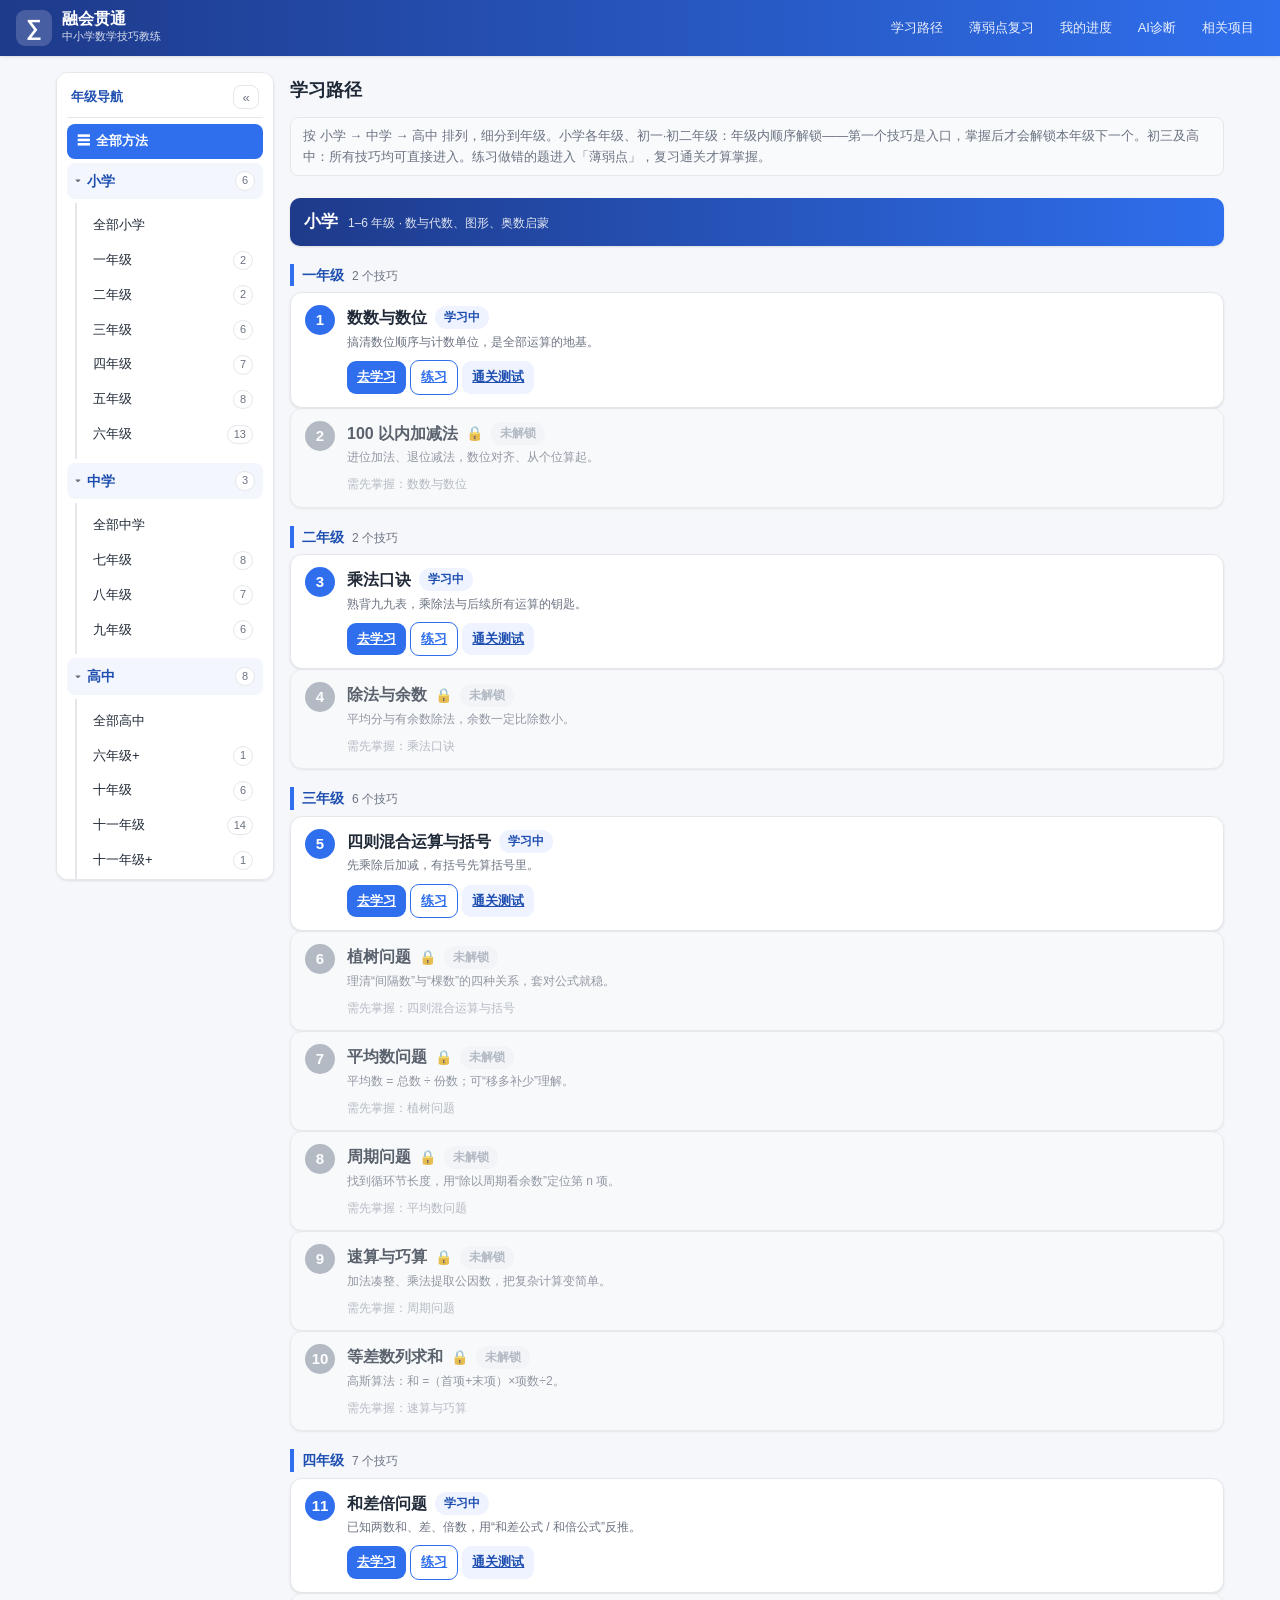
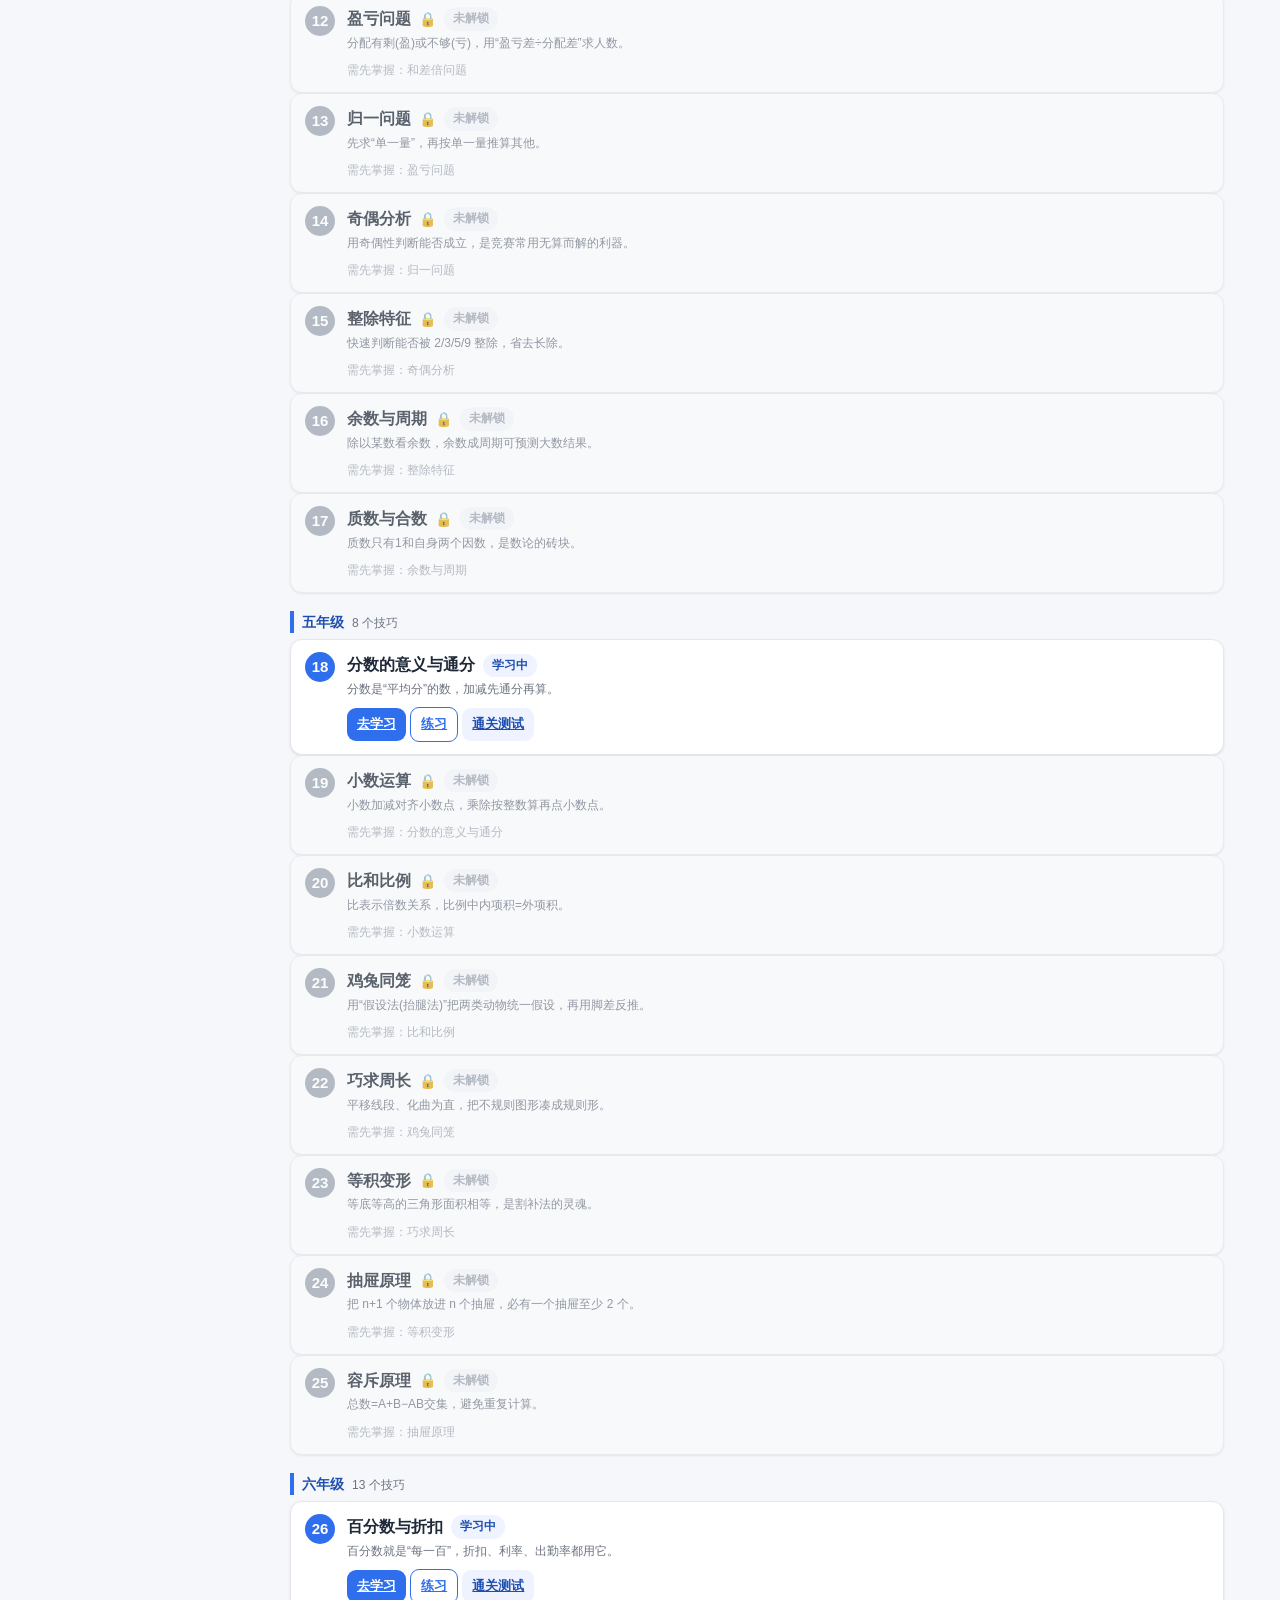
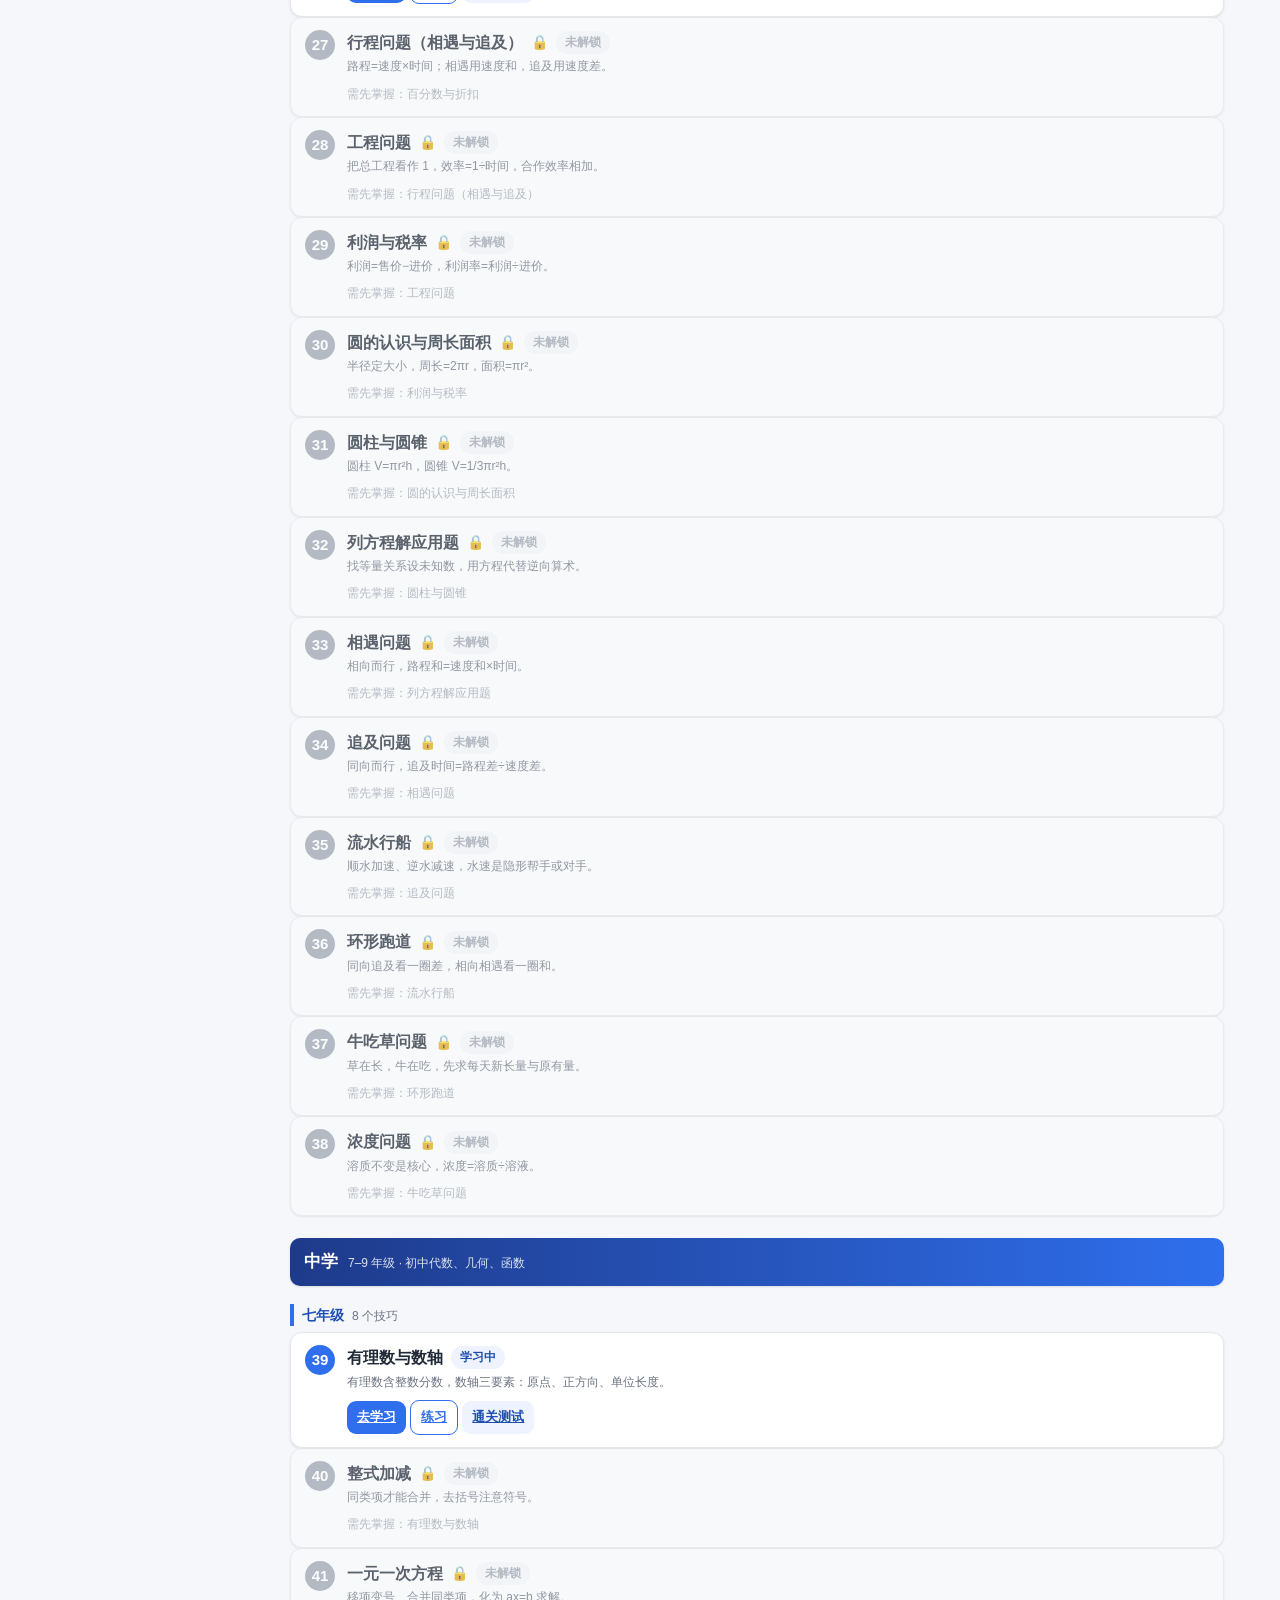
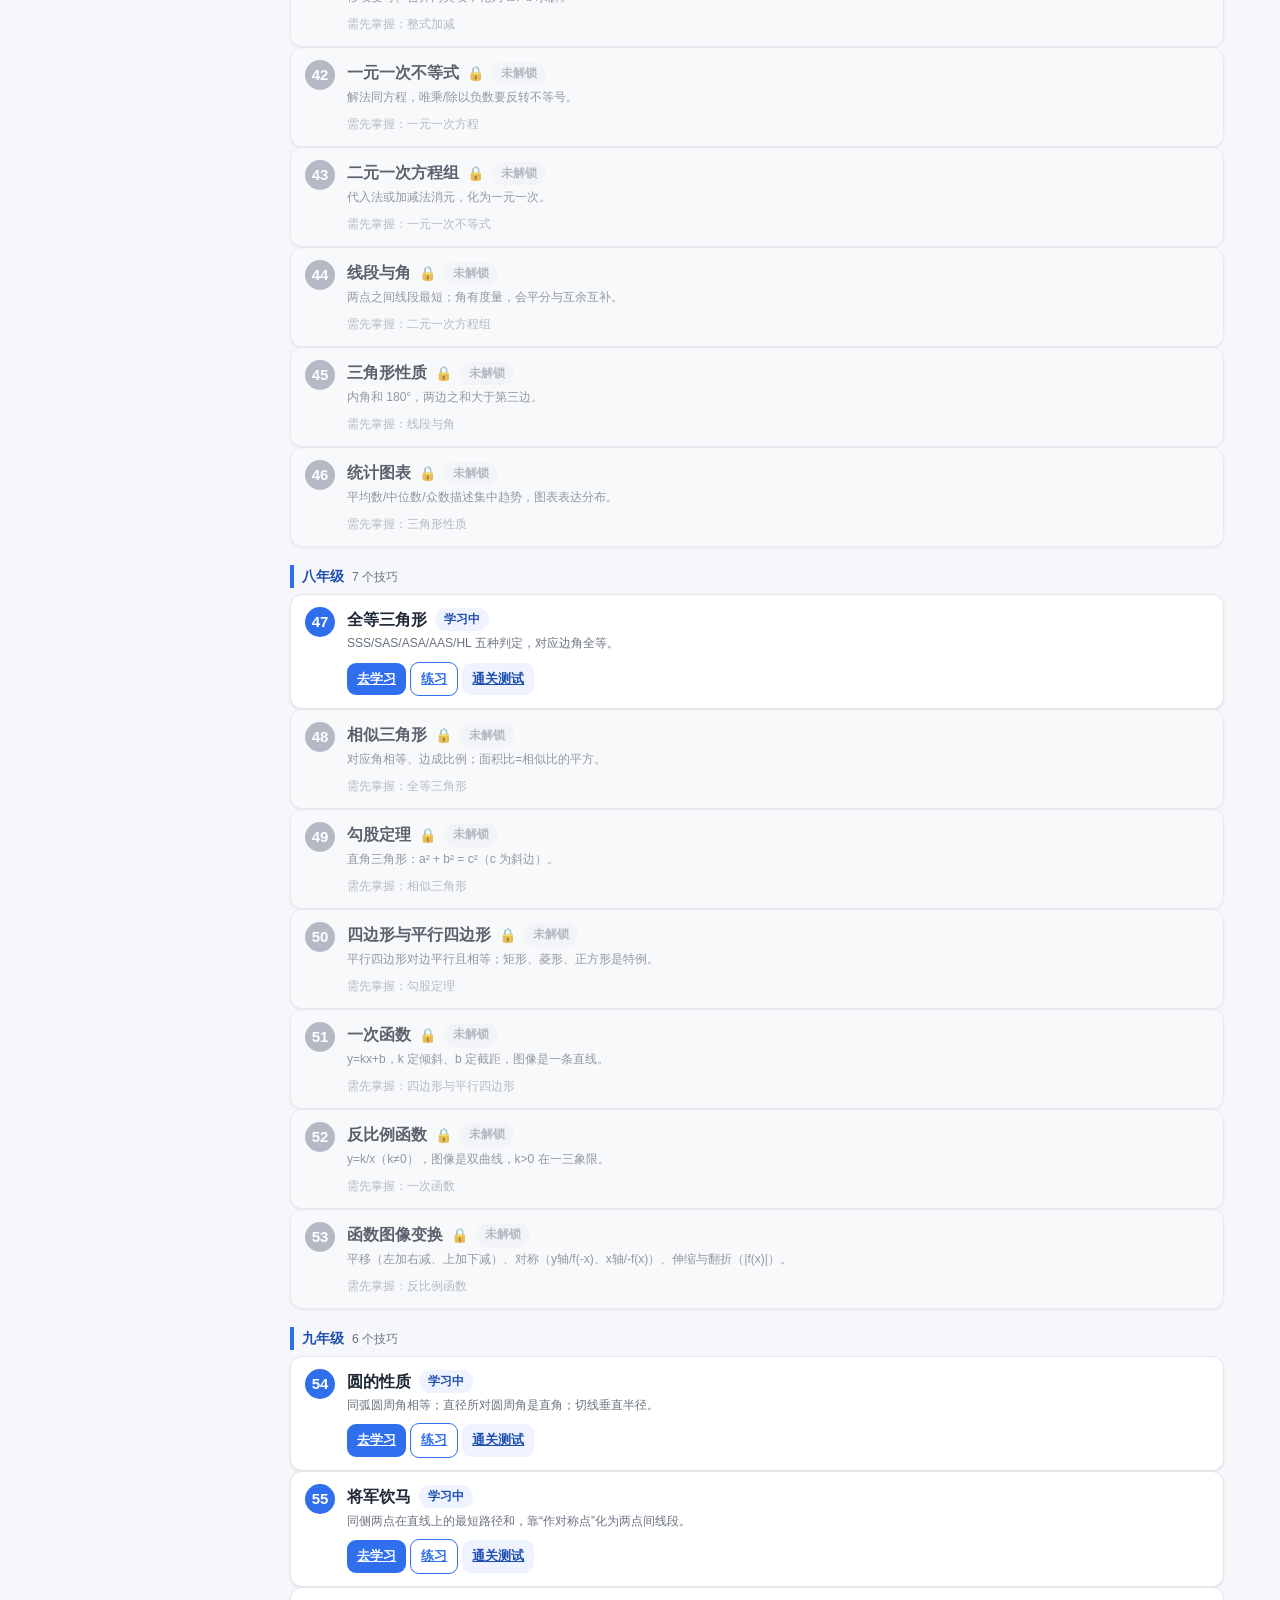
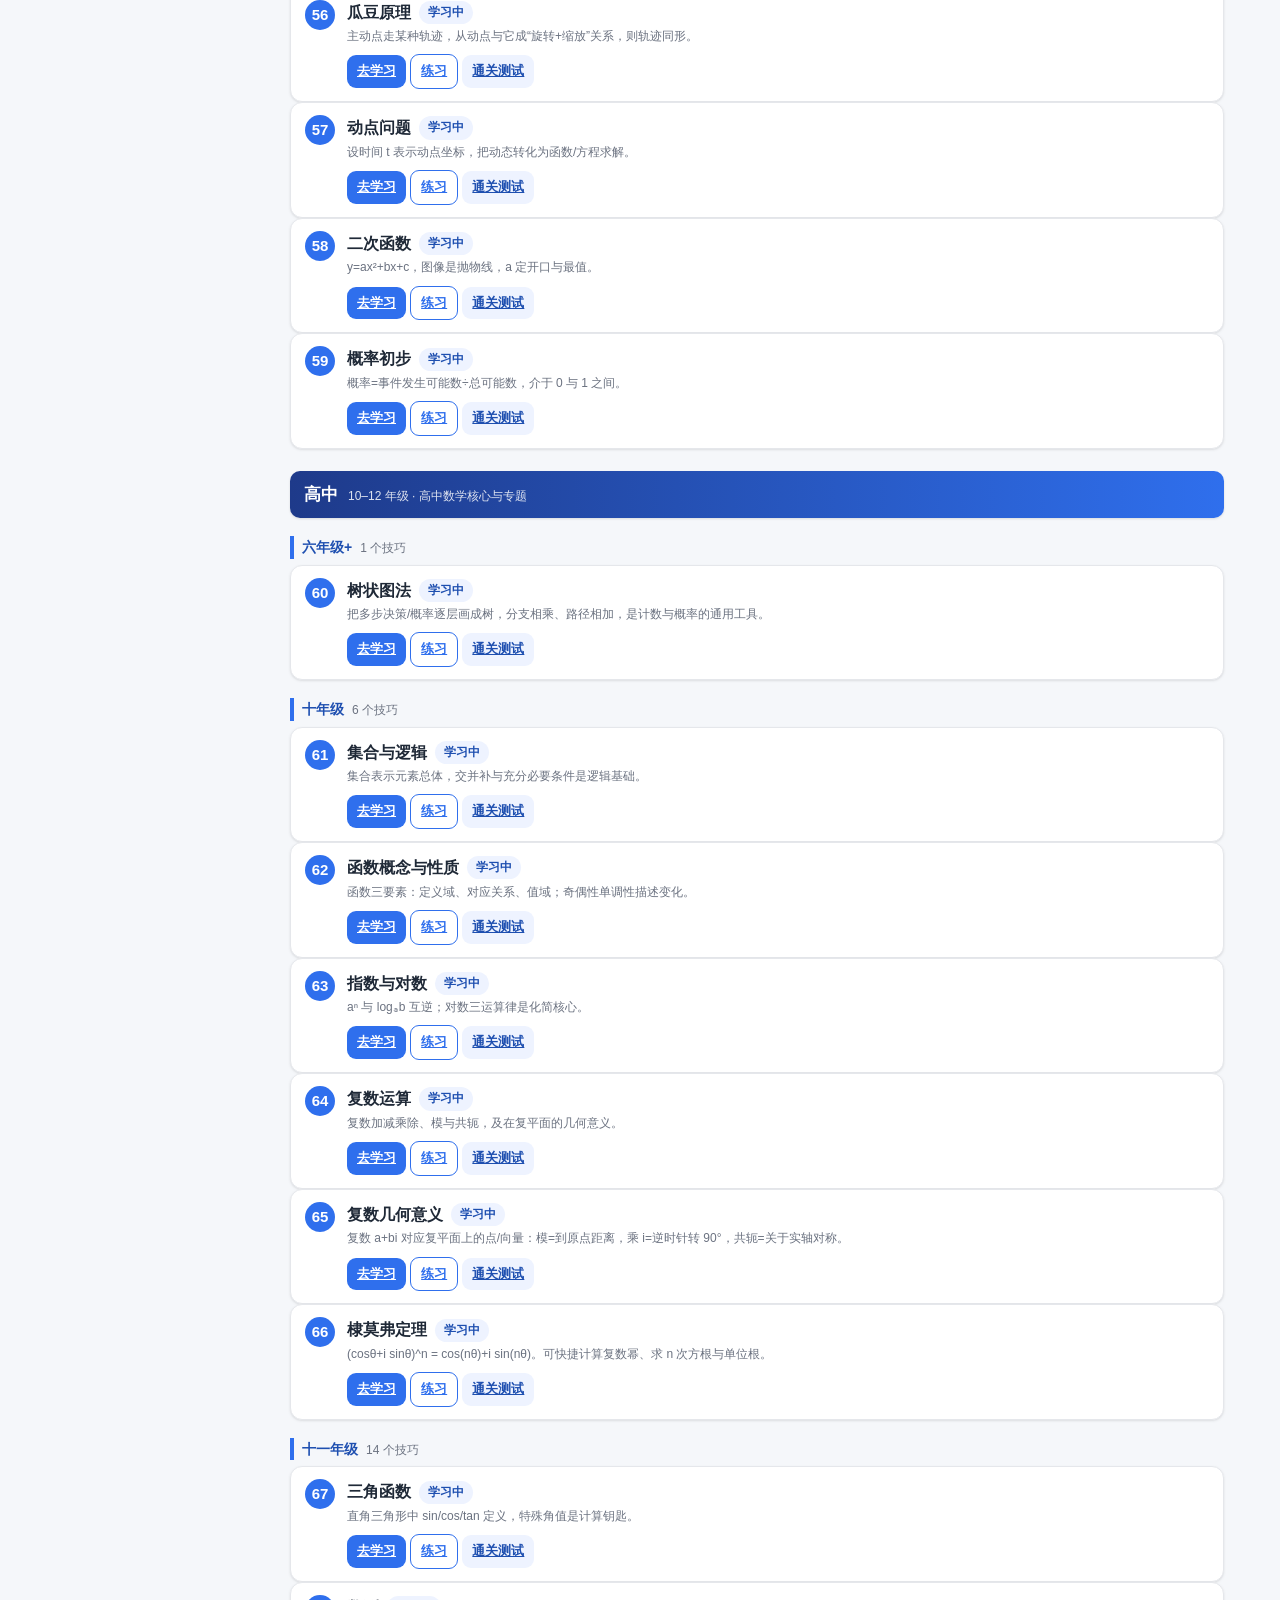
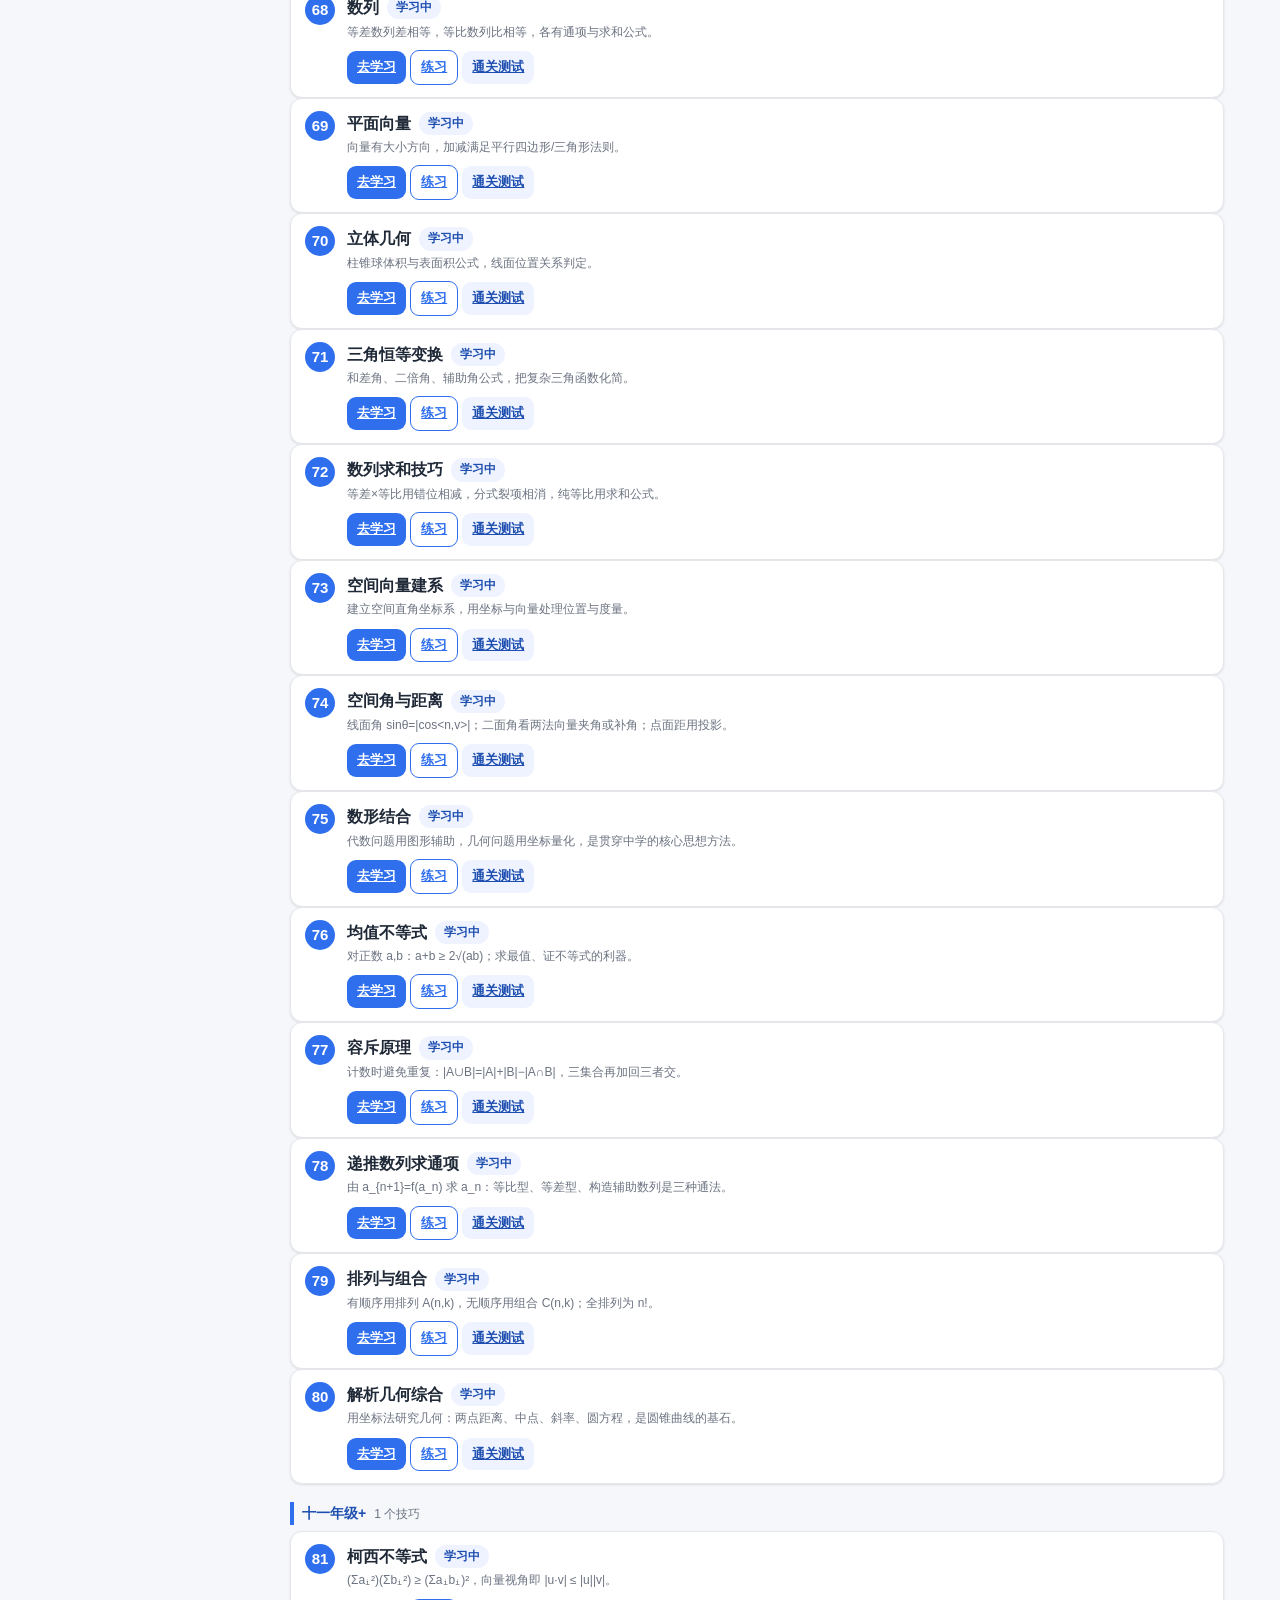
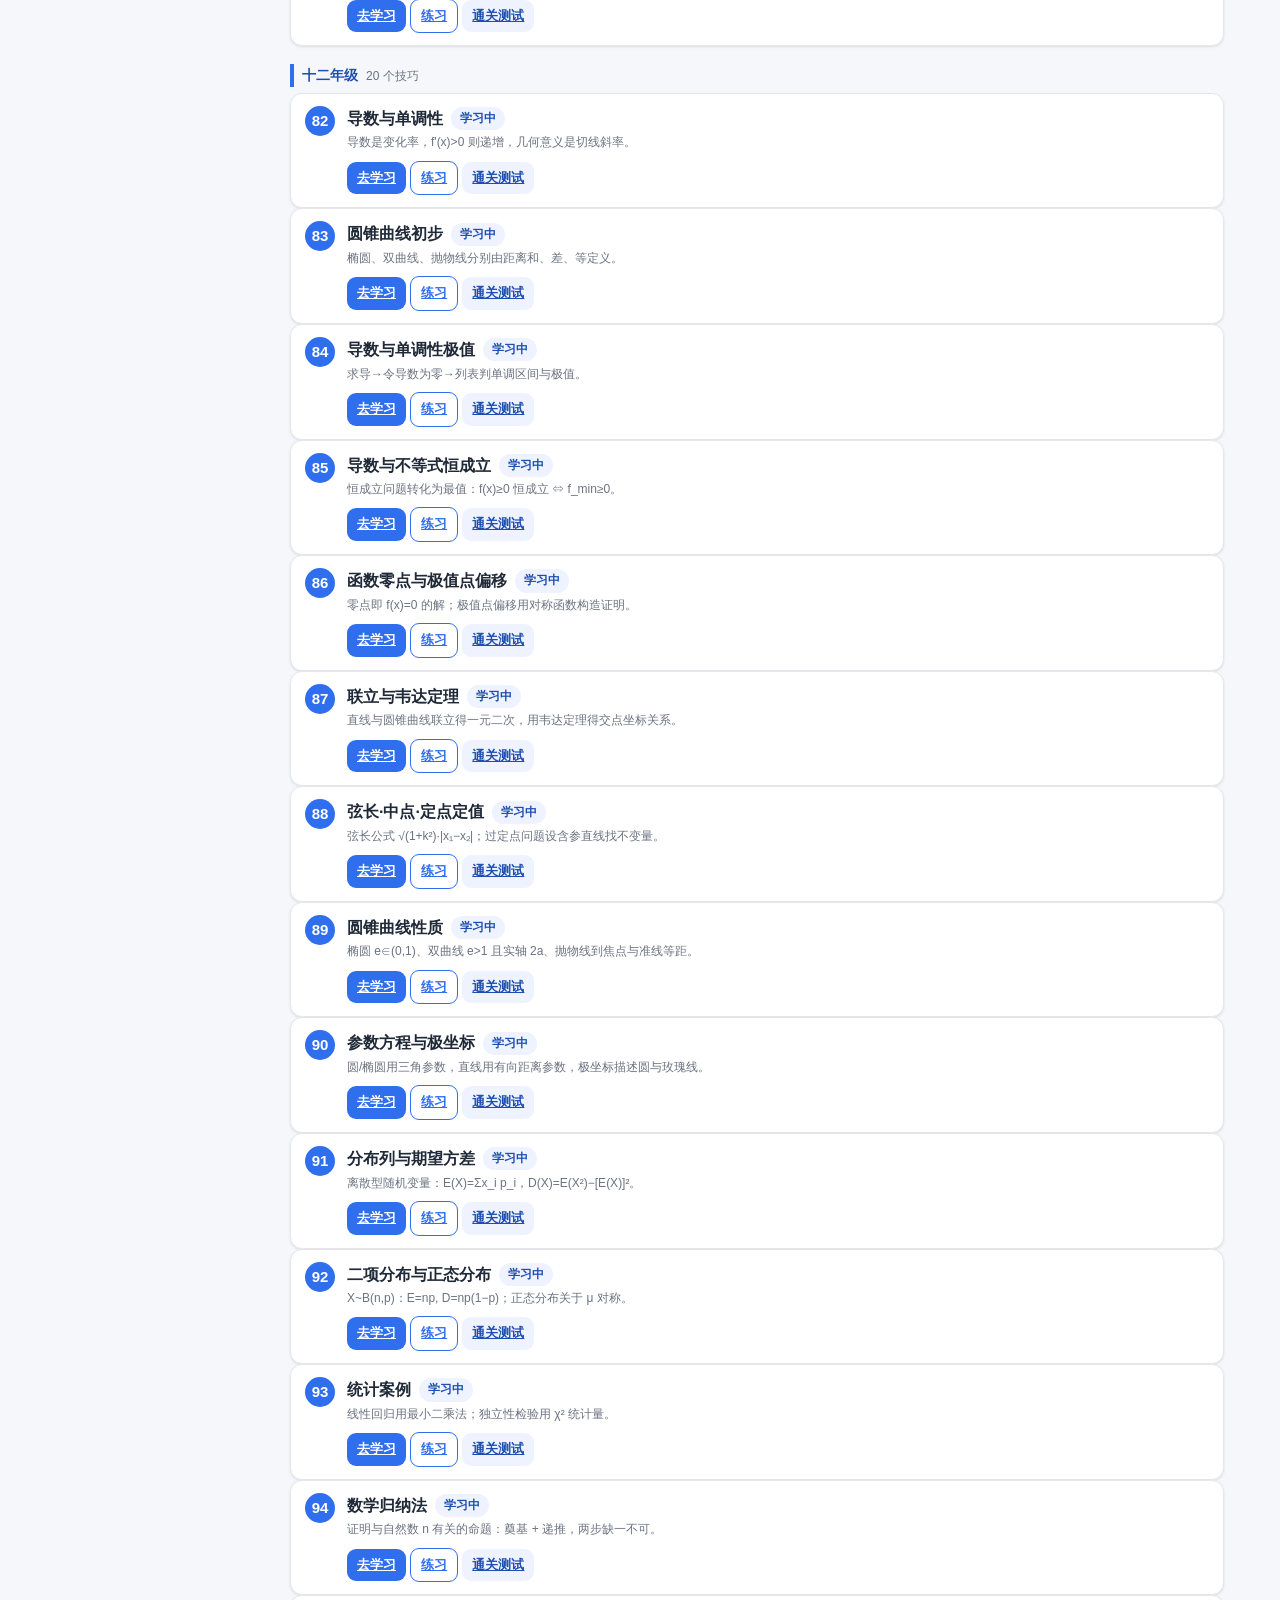
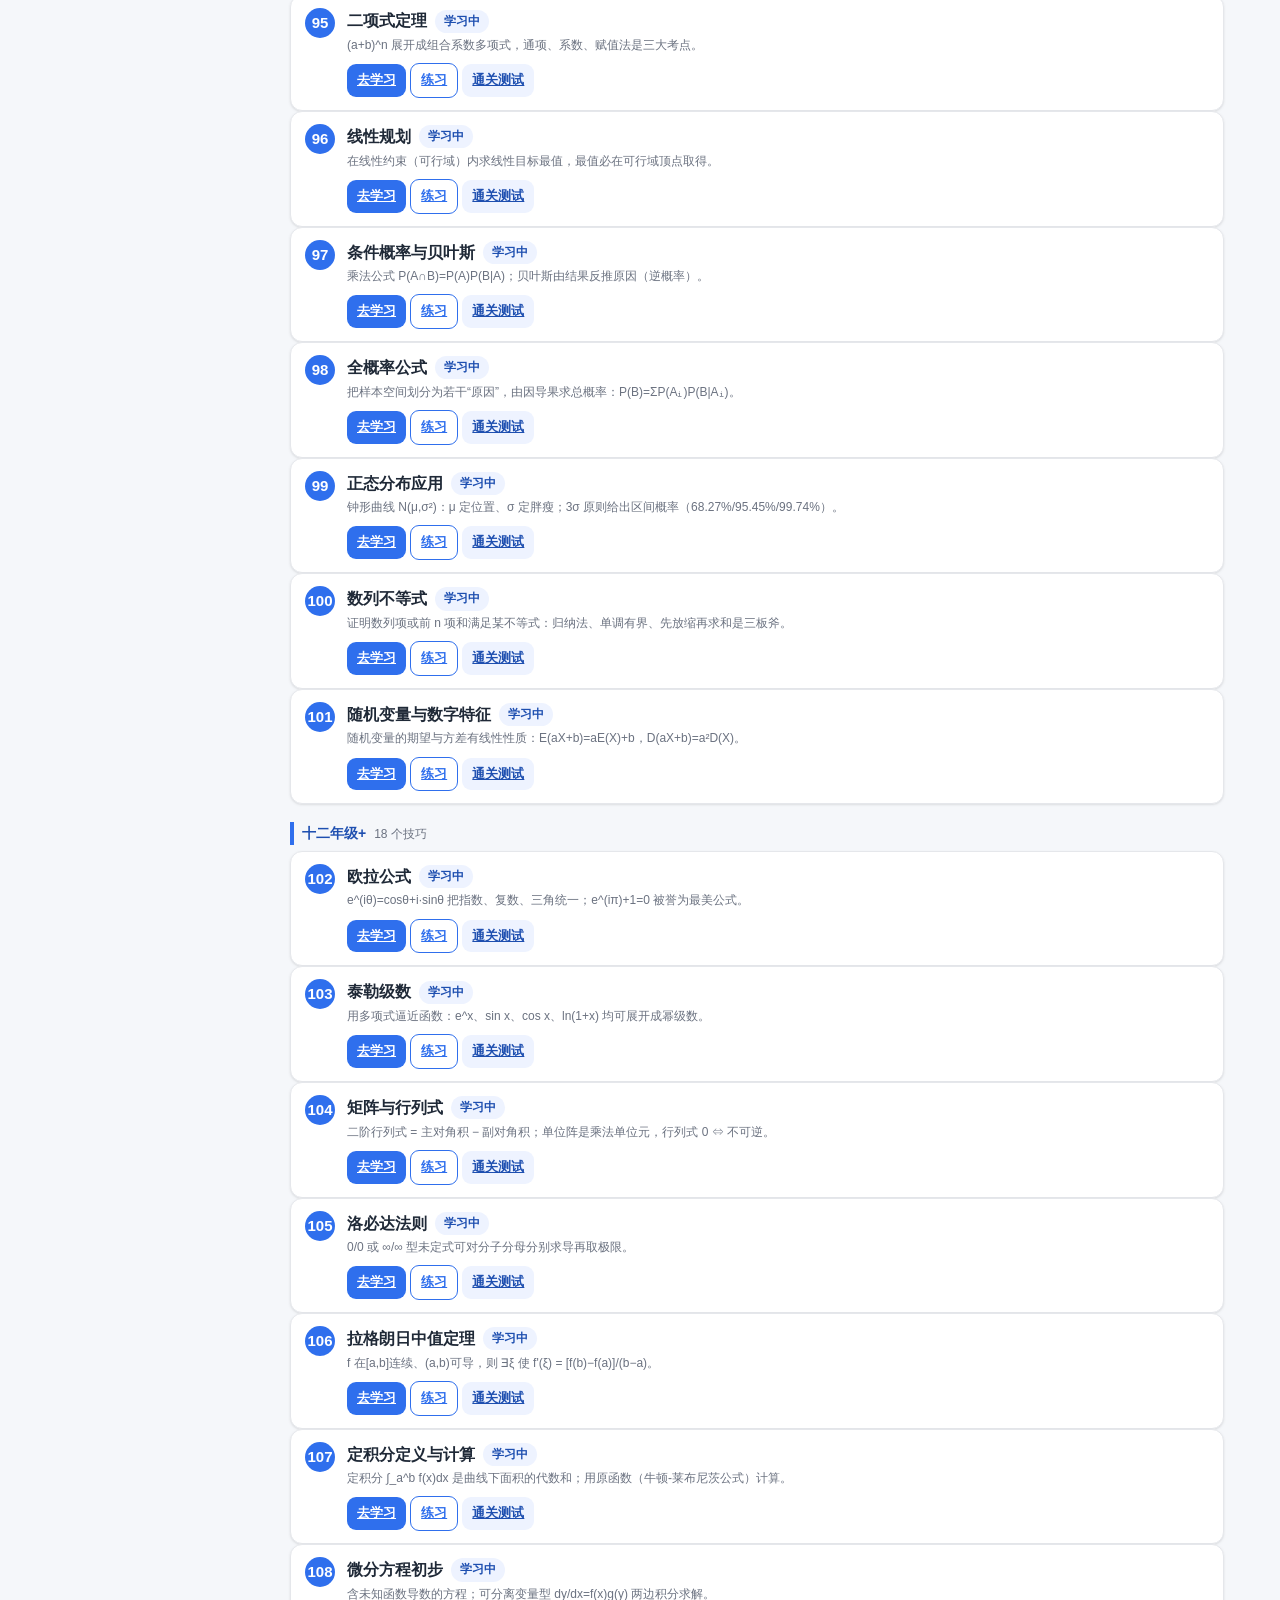
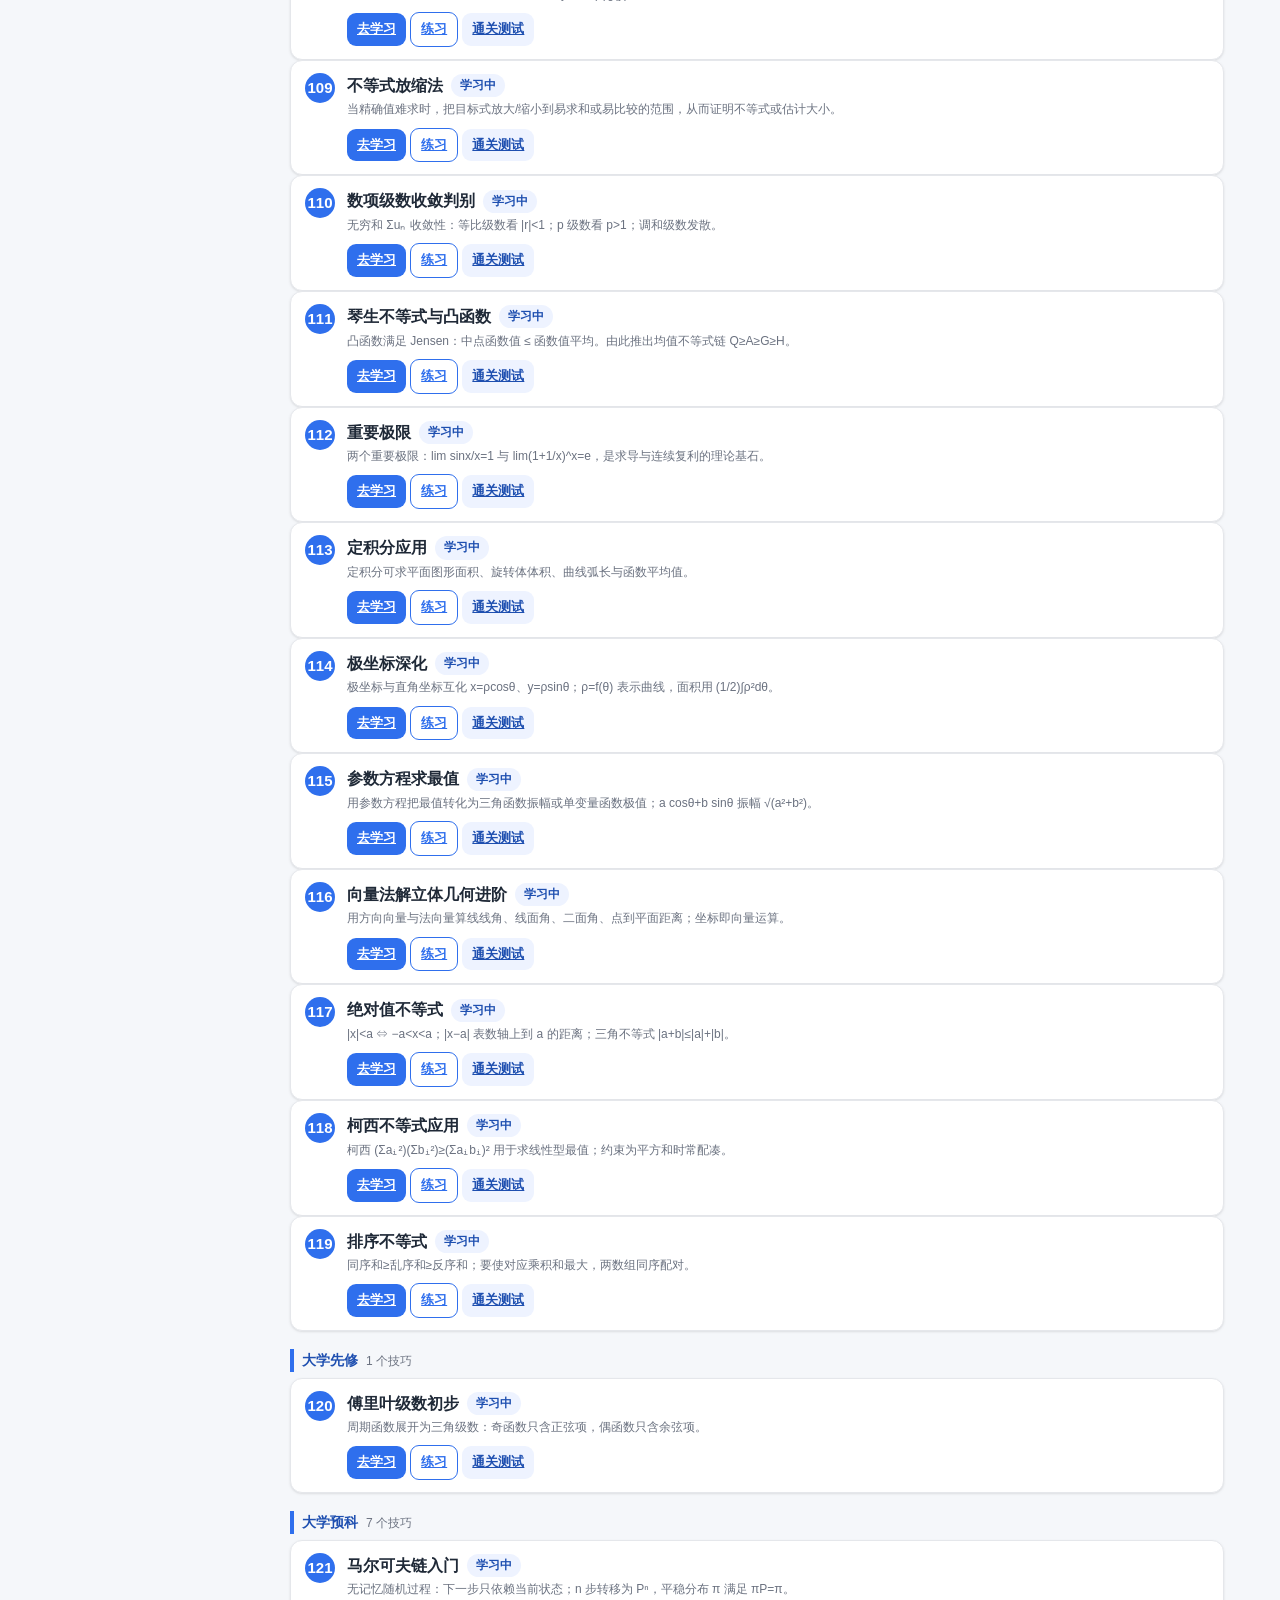
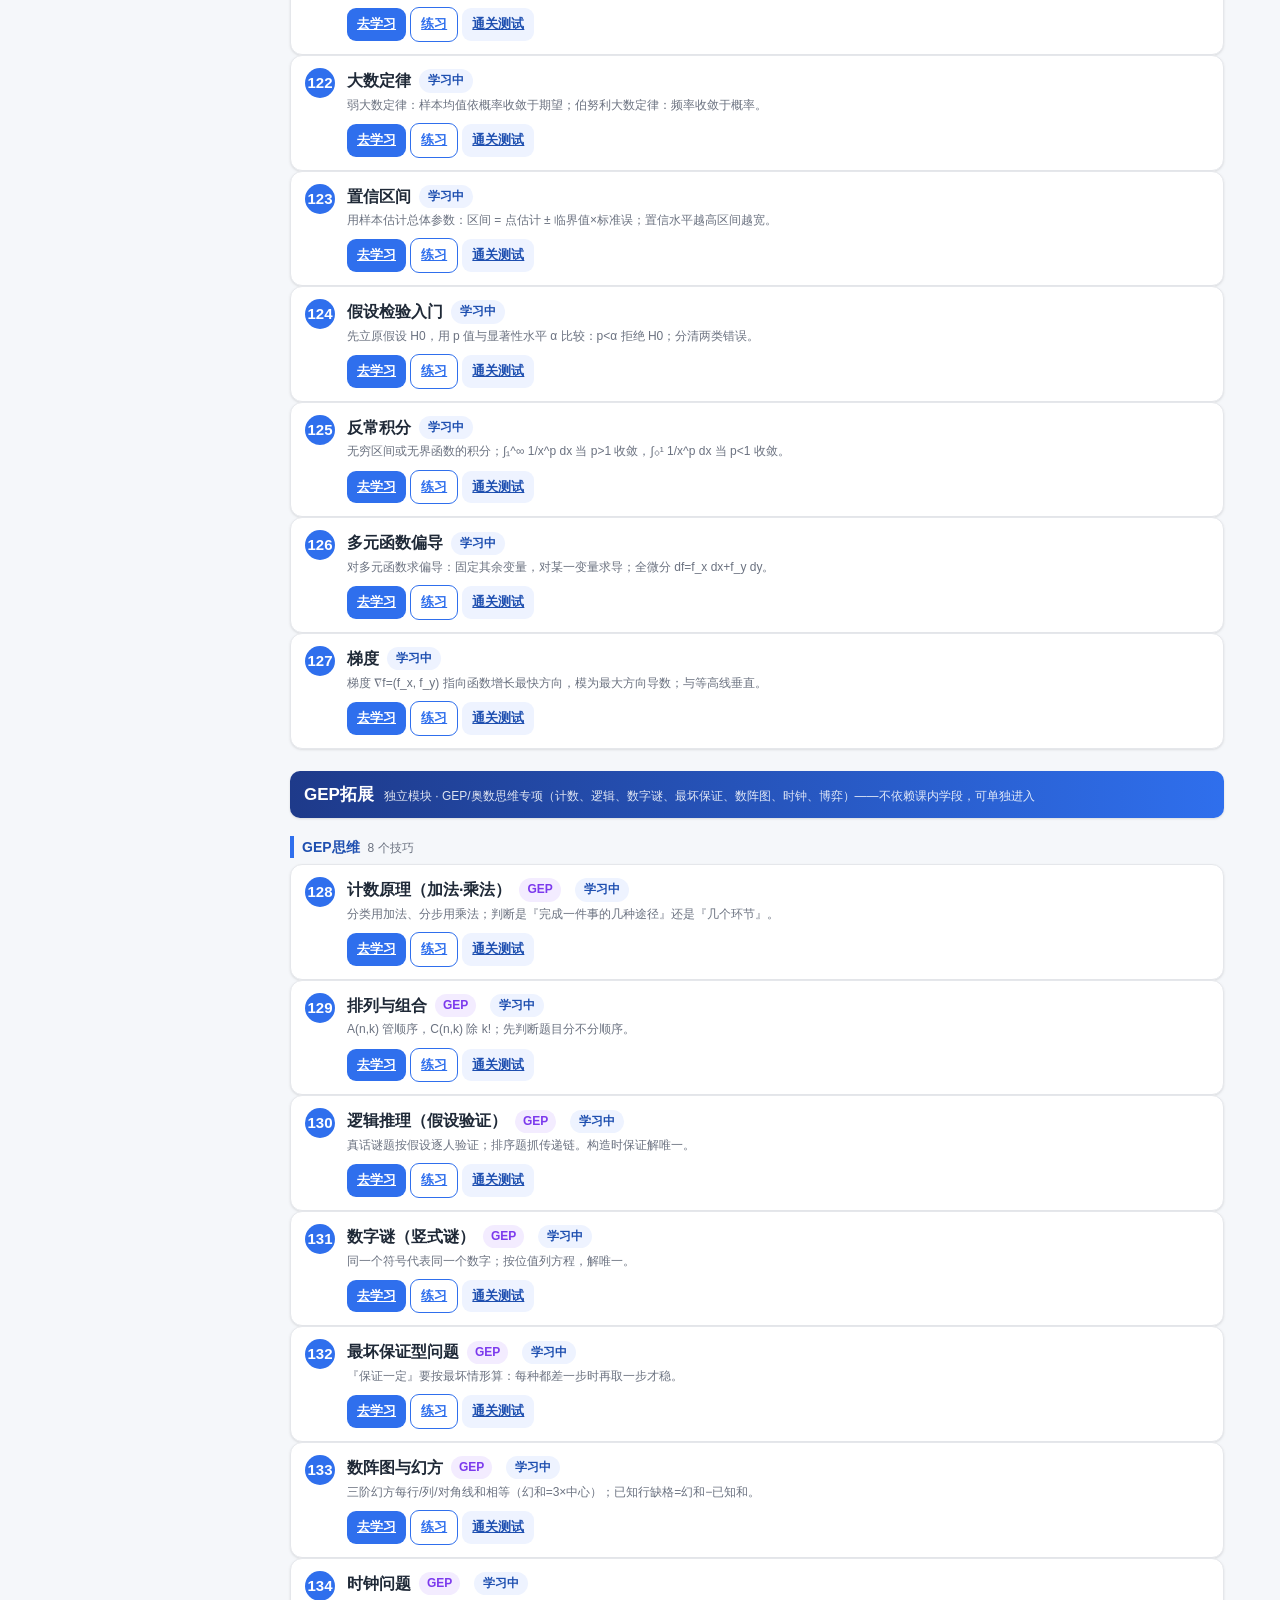
==== math-mastery-standalone.html @ 4b0d0906 "math-mastery: GEP math practice app (pure frontend, zero deps)" ====
<!doctype html>
<html lang="zh-CN">
<head>
  <meta charset="utf-8" />
  <meta name="viewport" content="width=device-width, initial-scale=1, maximum-scale=1, user-scalable=no" />
  <title>融会贯通 · 中小学数学教练</title>
  <style>
:root{
  --bg:#f5f7fa; --panel:#ffffff; --ink:#1f2937; --muted:#6b7280;
  --line:#e5e7eb; --primary:#2f6fed; --primary-d:#1e4fb0;
  scroll-behavior:smooth;
  --ok:#16a34a; --warn:#d97706; --lock:#9ca3af; --danger:#dc2626;
  --chip:#eef3ff; --shadow:0 1px 3px rgba(0,0,0,.08),0 1px 2px rgba(0,0,0,.04);
  --radius:12px;
}
*{box-sizing:border-box}
html,body{margin:0;padding:0}
html{overflow-x:hidden}
body{
  font-family:-apple-system,BlinkMacSystemFont,"PingFang SC","Microsoft YaHei",Segoe UI,Roboto,sans-serif;
  background:var(--bg); color:var(--ink); font-size:15px; line-height:1.6;
  -webkit-font-smoothing:antialiased;
}
.topbar{
  position:sticky; top:0; z-index:20; display:flex; align-items:center; justify-content:space-between;
  padding:10px 16px; background:linear-gradient(90deg,#1e3a8a,#2f6fed); color:#fff; box-shadow:var(--shadow);
}
.brand{display:flex; align-items:center; gap:10px}
.logo{width:36px;height:36px;border-radius:9px;background:rgba(255,255,255,.18);display:flex;align-items:center;justify-content:center;font-size:22px;font-weight:700}
.brand-title{font-weight:700;font-size:16px;line-height:1.1}
.brand-sub{font-size:11px;opacity:.82}
.nav{display:flex;gap:6px;align-items:center}
.nav-link{color:#fff;text-decoration:none;font-size:13px;padding:6px 10px;border-radius:8px;opacity:.9;position:relative}
.nav-link.active{background:rgba(255,255,255,.2);opacity:1;font-weight:600}
.badge{position:absolute;top:-4px;right:-6px;background:var(--danger);color:#fff;font-size:10px;border-radius:10px;padding:0 5px;min-width:16px;text-align:center;display:none}
.badge.show{display:inline-block}
.view{max-width:920px;margin:0 auto;padding:16px}
.footpad{height:24px}

/* 卡片与通用 */
.card{background:var(--panel);border:1px solid var(--line);border-radius:var(--radius);padding:14px 16px;box-shadow:var(--shadow);margin-bottom:14px}
h2.section{font-size:18px;margin:4px 0 12px}
h3{font-size:15px;margin:14px 0 6px}
.muted{color:var(--muted);font-size:13px}
.btn{display:inline-flex;align-items:center;gap:6px;border:none;border-radius:9px;padding:9px 14px;font-size:14px;cursor:pointer;background:var(--primary);color:#fff;font-weight:600;transition:.15s}
.btn:hover{background:var(--primary-d)}
.btn.ghost{background:#fff;color:var(--primary);border:1px solid var(--primary)}
.btn.soft{background:var(--chip);color:var(--primary-d)}
.btn:disabled{opacity:.5;cursor:not-allowed}
.btn.sm{padding:6px 10px;font-size:13px}
.row{display:flex;gap:10px;flex-wrap:wrap;align-items:center}
.spacer{flex:1}
.tag{display:inline-block;font-size:12px;padding:2px 8px;border-radius:20px;background:var(--chip);color:var(--primary-d);margin-right:6px}
.tag.g{background:#e7f6ee;color:var(--ok)}
.tag.w{background:#fdf0e3;color:var(--warn)}
.tag.gep{background:#f3ecff;color:#7c3aed;font-weight:700}
.gep-node{border-left:3px solid #7c3aed}
.tag.l{background:#f1f3f5;color:var(--lock)}

/* 路径树 */
.tree{display:flex;flex-direction:column;gap:10px}
.node{display:flex;gap:12px;align-items:flex-start;background:var(--panel);border:1px solid var(--line);border-radius:var(--radius);padding:12px 14px;box-shadow:var(--shadow);position:relative}
.node.locked{opacity:.72;background:#fafafa}
.node.mastered{border-color:#bfe6cc}
/* 返回路径后，定位到的技巧节点高亮一下 */
@keyframes nodeFlash{0%{box-shadow:0 0 0 3px var(--primary);border-color:var(--primary)}100%{box-shadow:var(--shadow);border-color:var(--line)}}
.node.flash{animation:nodeFlash 1.8s ease-out}
.node .step{width:30px;height:30px;border-radius:50%;flex:0 0 auto;display:flex;align-items:center;justify-content:center;font-weight:700;color:#fff;background:var(--primary)}
.node.locked .step{background:var(--lock)}
.node.mastered .step{background:var(--ok)}
.node .body{flex:1;min-width:0}
.node .title{font-weight:700;font-size:16px;display:flex;align-items:center;gap:8px;flex-wrap:wrap}
.node .meta{font-size:12px;color:var(--muted);margin-top:2px}
.node .acts{margin-top:8px}
.status-pill{font-size:12px;padding:2px 9px;border-radius:20px}
.status-pill.lock{background:#f1f3f5;color:var(--lock)}
.status-pill.learn{background:var(--chip);color:var(--primary-d)}
.status-pill.done{background:#e7f6ee;color:var(--ok)}
.lock-ico{font-size:14px}
.grade-sep{margin:18px 0 6px;font-weight:700;color:var(--primary-d);font-size:14px;border-left:4px solid var(--primary);padding-left:8px}
.stage-banner{display:flex;align-items:baseline;gap:10px;margin:22px 0 4px;padding:10px 14px;border-radius:10px;background:linear-gradient(90deg,#1e3a8a,#2f6fed);color:#fff;box-shadow:var(--shadow)}
.stage-banner.sm{margin:16px 0 2px;padding:6px 12px;background:#eef3ff}
.stage-name{font-weight:800;font-size:17px}
.stage-banner.sm .stage-name{font-size:15px;color:var(--primary-d)}
.stage-desc{font-size:12px;opacity:.85}
.stage-banner.sm .stage-desc{display:none}
.grade-tag{font-weight:700;color:var(--primary-d);font-size:14px}
.grade-count{font-size:12px;color:var(--muted);font-weight:400;margin-left:8px}

/* 学习页 */
.tech-head{display:flex;align-items:center;gap:10px;flex-wrap:wrap;margin-bottom:6px}
.kou{background:#fff8ec;border:1px dashed var(--warn);border-radius:10px;padding:10px 12px;color:#8a5a00;font-size:14px;margin:10px 0}
.kou b{color:var(--warn)}
.steps{counter-reset:s;list-style:none;padding:0;margin:8px 0}
.steps li{position:relative;padding:8px 8px 8px 38px;border-bottom:1px dashed var(--line)}
.steps li:before{counter-increment:s;content:counter(s);position:absolute;left:6px;top:8px;width:22px;height:22px;border-radius:50%;background:var(--chip);color:var(--primary-d);font-weight:700;display:flex;align-items:center;justify-content:center;font-size:13px}
.anim-wrap{background:#0f172a;border-radius:12px;padding:8px;margin:12px 0;position:relative;overflow:hidden}
.anim-wrap svg{width:100%;height:auto;display:block}
.anim-cap{color:#cbd5e1;font-size:12px;padding:6px 8px 2px}
.anim-ctrls{display:flex;gap:8px;flex-wrap:wrap;padding:6px 8px 10px}
.anim-ctrls .btn{background:#1e293b;color:#e2e8f0}
.anim-ctrls .btn:hover{background:#334155}

/* 练习 */
.q{background:#fff;border:1px solid var(--line);border-radius:12px;padding:14px;margin-bottom:12px}
.q .qtext{font-size:15px;font-weight:600;margin-bottom:10px}
.opts{display:flex;flex-direction:column;gap:8px}
.opt{display:flex;gap:10px;align-items:center;border:1px solid var(--line);border-radius:9px;padding:9px 12px;cursor:pointer;transition:.12s}
.opt:hover{border-color:var(--primary)}
.opt.sel{border-color:var(--primary);background:var(--chip)}
.opt.correct{border-color:var(--ok);background:#e7f6ee}
.opt.wrong{border-color:var(--danger);background:#fdeaea}
.opt .mark{width:22px;height:22px;border-radius:50%;border:1px solid var(--line);flex:0 0 auto;display:flex;align-items:center;justify-content:center;font-size:12px;color:var(--muted)}
.opt.correct .mark{background:var(--ok);color:#fff;border-color:var(--ok)}
.opt.wrong .mark{background:var(--danger);color:#fff;border-color:var(--danger)}
.explain{background:#f8fafc;border-left:3px solid var(--primary);padding:8px 12px;margin-top:10px;font-size:13px;border-radius:0 8px 8px 0}
/* 判断题专用样式：✓ 对 / ✗ 错 并排两个大按钮，对绿错红 */
.opts.judge{flex-direction:row;gap:10px}
.opt.judge{flex:1;justify-content:center;font-weight:600;font-size:15px}
.opt.judge .mark.judge{width:26px;height:26px;font-size:16px;border:none}
.opt.judge:nth-child(1) .mark.judge{background:var(--ok);color:#fff}
.opt.judge:nth-child(2) .mark.judge{background:var(--danger);color:#fff}
.qfig{background:#fbfdff;border:1px solid var(--line);border-radius:10px;padding:8px;margin:2px 0 12px;text-align:center}
.qfig svg{margin:0 auto}
.qres{font-weight:700;margin:6px 0}
/* 薄弱点复习：进度与即时反馈 */
.rev-prog{font-size:13px;color:var(--muted);margin:4px 0 10px}
.rev-prog b{color:var(--ink);font-size:15px}
.rev-note{margin-top:8px;font-size:13px;font-weight:700;padding:6px 10px;border-radius:8px}
.rev-note.ok{background:#eafaf0;color:var(--ok)}
.rev-note.bad{background:#fdeeee;color:var(--danger)}
.q.cleared{border-color:#bfe9cd;background:#f6fdf8}

/* 进度 */
.stat-grid{display:grid;grid-template-columns:repeat(auto-fit,minmax(120px,1fr));gap:10px;margin-bottom:14px}
.stat{background:var(--panel);border:1px solid var(--line);border-radius:10px;padding:12px;text-align:center}
.stat .n{font-size:24px;font-weight:800;color:var(--primary)}
.stat .l{font-size:12px;color:var(--muted)}
.bar{height:8px;border-radius:6px;background:#eee;overflow:hidden;margin-top:6px}
.bar > i{display:block;height:100%;background:var(--ok)}
.empty{text-align:center;color:var(--muted);padding:30px 10px}
.center{text-align:center}
.toast{position:fixed;left:50%;bottom:30px;transform:translateX(-50%) translateY(20px);background:#1f2937;color:#fff;padding:10px 18px;border-radius:24px;font-size:14px;opacity:0;pointer-events:none;transition:.25s;z-index:50}
.toast.show{opacity:1;transform:translateX(-50%) translateY(0)}
.hint{font-size:13px;color:var(--muted);background:#f8fafc;border:1px solid var(--line);border-radius:8px;padding:8px 12px;margin:8px 0}

/* 相关项目推荐 */
.res-cat{margin:0 0 6px;font-size:16px;color:var(--primary-d)}
.res-desc{font-size:13px;color:var(--muted);margin-bottom:12px}
.res-grid{display:grid;grid-template-columns:repeat(auto-fill,minmax(260px,1fr));gap:12px}
.res-item{display:block;text-decoration:none;background:#fbfdff;border:1px solid var(--line);border-radius:10px;padding:12px;transition:.12s}
.res-item:hover{border-color:var(--primary);box-shadow:var(--shadow)}
.res-head{display:flex;align-items:center;justify-content:space-between;gap:8px;flex-wrap:wrap;margin-bottom:6px}
.res-name{font-weight:700;font-size:15px;color:var(--ink)}
.res-tags{display:flex;gap:5px;flex-wrap:wrap}
.res-tag{font-size:11px;padding:2px 7px;border-radius:20px;background:#eef3ff;color:var(--primary-d)}
.res-summary{font-size:13px;color:var(--ink);margin-bottom:8px;line-height:1.5}
.res-why{font-size:12px;color:var(--muted);line-height:1.5}
.res-why b{color:var(--warn)}
.res-url{font-size:11px;color:var(--primary);margin-top:8px;word-break:break-all}

@media(max-width:560px){
  .brand-sub{display:none}
  .nav-link{font-size:12px;padding:6px 7px;flex:0 0 auto}
  .view{padding:12px}
  .topbar{flex-wrap:wrap;padding:8px 12px}
  .brand{margin-right:auto}
  .nav{width:100%;justify-content:flex-start;gap:4px;overflow-x:auto;-webkit-overflow-scrolling:touch}
  .nav::-webkit-scrollbar{display:none}
}

/* 学习路径：侧边栏（学段 → 年级 两级） + 主区 */
.view.path-view{max-width:1200px}
.path-layout{display:flex;gap:16px;align-items:flex-start}
.path-main{flex:1;min-width:0}
.sidebar{width:218px;flex:0 0 218px;position:sticky;top:72px;align-self:flex-start;max-height:calc(100vh - 92px);overflow:auto;background:var(--panel);border:1px solid var(--line);border-radius:var(--radius);padding:10px;box-shadow:var(--shadow)}
.sb-head{display:flex;align-items:center;justify-content:space-between;padding:2px 4px 8px;border-bottom:1px solid var(--line);margin-bottom:6px}
.sb-title{font-weight:700;font-size:13px;color:var(--primary-d)}
.sb-toggle{border:1px solid var(--line);background:#fff;border-radius:8px;width:26px;height:24px;cursor:pointer;color:var(--muted);font-size:13px;line-height:1}
.sb-toggle:hover{background:var(--chip)}
.sb-item{display:flex;align-items:center;gap:6px;padding:7px 10px;border-radius:8px;color:var(--ink);text-decoration:none;font-size:13px;margin-bottom:4px}
.sb-item:hover{background:var(--chip)}
.sb-item.active{background:var(--primary);color:#fff;font-weight:600}
.sb-stage{margin:4px 0}
.sb-stage-h{display:flex;align-items:center;gap:6px;padding:7px 8px;border-radius:8px;cursor:pointer;font-weight:700;font-size:14px;color:var(--primary-d);background:#f3f6fc;user-select:none}
.sb-stage-h:hover{background:#e8eefb}
.sb-caret{font-size:11px;color:var(--muted)}
.sb-cnt{margin-left:auto;font-size:11px;font-weight:400;color:var(--muted);background:#fff;border:1px solid var(--line);border-radius:10px;padding:0 6px}
.sb-grades{display:none;padding:4px 0 6px 6px;border-left:2px solid var(--line);margin:4px 0 4px 8px}
.sb-stage.open .sb-grades{display:block}
.sb-grade{display:flex;align-items:center;justify-content:space-between;gap:8px;padding:6px 10px;border-radius:7px;color:var(--ink);text-decoration:none;font-size:13px;margin:2px 0}
.sb-grade:hover{background:var(--chip)}
.sb-grade.active{background:var(--primary);color:#fff;font-weight:600}
.sb-grade.active .sb-cnt{color:#fff;background:rgba(255,255,255,.22);border-color:transparent}
.path-layout.sb-collapsed .sidebar{display:none}
.sb-fab{display:none}
.sb-top-btn{display:none;align-items:center;gap:6px;margin:0 0 10px;background:var(--chip);color:var(--primary-d);border:1px solid var(--primary);border-radius:9px;padding:8px 12px;font-size:13px;font-weight:600;cursor:pointer}
.sb-top-btn:hover{background:#e6edff}
.sb-mask{display:none;position:fixed;inset:0;z-index:39}
@media (max-width:820px){
  .view.path-view{max-width:100%}
  .sidebar{position:fixed;top:0;left:0;bottom:0;width:240px;max-height:none;border-radius:0;transform:translateX(-100%);transition:transform .2s ease;z-index:40;padding-top:14px}
  .path-layout.sb-drawer-open .sidebar{transform:translateX(0)}
  .path-layout.sb-drawer-open .sb-mask{visibility:visible}
  .sb-toggle{display:none}
  .sb-top-btn{display:inline-flex}
  .sb-mask{display:block;visibility:hidden}
  .sb-fab{display:inline-flex;align-items:center;gap:6px;position:fixed;left:10px;bottom:14px;z-index:41;background:var(--primary);color:#fff;border:none;border-radius:22px;padding:9px 14px;font-size:13px;font-weight:600;cursor:pointer;box-shadow:var(--shadow)}
}

/* ===== 去学习 · 典型例题 ===== */
.ex-list{display:flex;flex-direction:column;gap:14px;margin-top:6px}
.ex{border:1px solid var(--line);border-radius:12px;padding:12px 14px;background:var(--panel)}
.ex-q{font-size:15px;font-weight:600;color:var(--ink);line-height:1.5;margin-bottom:8px;display:flex;align-items:flex-start;gap:8px}
.ex-no{flex:0 0 auto;min-width:26px;height:26px;line-height:26px;text-align:center;background:#eef3ff;color:var(--primary);border-radius:7px;font-size:13px;font-weight:700}
.ex-opts{display:flex;flex-wrap:wrap;gap:8px}
.ex-opt{display:inline-flex;align-items:center;padding:6px 12px;border:1px solid var(--line);border-radius:9px;background:#f8fafc;font-size:14px;color:var(--ink)}
.ex-opt.correct{border-color:var(--ok);background:#eafaf0;color:#15803d;font-weight:700}
.ex-why{margin-top:10px;border-top:1px dashed var(--line);padding-top:8px}
.ex-why summary{cursor:pointer;color:var(--primary);font-size:13px;font-weight:600;user-select:none;list-style:none;outline:none}
.ex-why summary::-webkit-details-marker{display:none}
.ex-why summary::before{content:"▸ ";color:var(--primary)}
.ex-why[open] summary::before{content:"▾ "}
.ex-exp{margin-top:8px;font-size:14px;color:var(--ink);line-height:1.6;background:#f8fafc;border-radius:8px;padding:8px 10px}
.ex-point{margin-top:6px;font-size:13px;color:var(--warn)}
.hint-inline{font-size:12px;color:var(--muted);font-weight:400}

/* ===== AI 知识漏洞诊断 ===== */
.diag-head .diag-top{display:flex;gap:16px;align-items:center;flex-wrap:wrap}
.diag-mastery{flex:0 0 auto;text-align:center;background:linear-gradient(135deg,#eef3ff,#e6edff);border-radius:14px;padding:10px 16px}
.diag-mastery .n{font-size:30px;font-weight:800;color:var(--primary);line-height:1.1}
.diag-mastery .l{font-size:12px;color:var(--muted)}
.diag-stats{flex:1 1 auto;display:grid;grid-template-columns:repeat(2,1fr);gap:6px 14px;font-size:13px;color:var(--ink)}
.diag-stats b{color:var(--primary);font-size:16px;margin-right:3px}
.diag-head .bar{margin-top:12px;height:9px}
.stage-row{display:flex;align-items:center;gap:10px;margin:8px 0}
.stage-row .stage-name{flex:0 0 52px;font-weight:700;font-size:13px;color:var(--ink)}
.stage-row .bar.mini{flex:1 1 auto;height:8px;margin:0}
.stage-row .bar.mini i.warn{background:var(--warn)}
.stage-row .stage-num{flex:0 0 auto;font-size:12px;color:var(--muted)}
.diag-concl{background:linear-gradient(135deg,#fffaf0,#fff7e6);border-color:#ffe1a8}
.diag-concl h3{margin-top:0}
.diag-concl .muted{line-height:1.7;font-size:14px}
.diag-concl b{color:#b45309}
.diag-list{display:flex;flex-direction:column;gap:8px;margin-top:4px}
.diag-item{display:flex;align-items:center;justify-content:space-between;gap:10px;padding:10px 12px;border:1px solid var(--line);border-radius:11px;background:var(--panel)}
.diag-item .di-main{flex:1 1 auto;min-width:0}
.diag-item .di-name{font-size:14px;font-weight:700;color:var(--ink)}
.diag-item .di-meta{font-size:12px;color:var(--muted);margin-top:2px}
.tag.ok{background:#eafaf0;color:#15803d;border-color:#b7ebc6}
.tag.warn{background:#fff5e6;color:#b45309;border-color:#ffd79a}
.tag.bad{background:#fdecec;color:#c0392b;border-color:#f5b5b0}
@media (max-width:560px){
  .diag-stats{grid-template-columns:repeat(2,1fr)}
  .diag-mastery .n{font-size:26px}
}

</style>
</head>
<body>
  <header class="topbar">
    <div class="brand">
      <span class="logo">∑</span>
      <div>
        <div class="brand-title">融会贯通</div>
        <div class="brand-sub">中小学数学技巧教练</div>
      </div>
    </div>
    <nav class="nav">
      <a href="#/path" class="nav-link" data-route="path">学习路径</a>
      <a href="#/review" class="nav-link" data-route="review">薄弱点复习<span class="badge" id="weakBadge">0</span></a>
      <a href="#/progress" class="nav-link" data-route="progress">我的进度</a>
      <a href="#/ai" class="nav-link" data-route="ai">AI诊断</a>
      <a href="#/resources" class="nav-link" data-route="resources">相关项目</a>
    </nav>
  </header>

  <main id="view" class="view"><!-- 路由渲染区 --></main>

  <footer class="footpad"></footer>
  <div id="toast" class="toast"></div>

  <script>
/* ============================================================
 * 融会贯通 · 技巧库与题库（K-12 核心课程全景版）
 * 数据驱动：每个技巧含 名师口诀 / 解题步骤 / 前置依赖 / 动画类型 / 分层题库
 * 模块内按"通关门禁"线性递进；模块间相互独立，可并行进入。
 * 说明：覆盖小学到高中基础的全部核心知识点（持续可扩展），
 *      并非字面意义上"网络上每一道题"，但课程主干与名师解题套路已全纳入。
 * ============================================================ */
window.TECHNIQUES = [
  /* ===================== 小学 · 低年级 ===================== */
  {
    id: "count", grade: "一年级", stage: "小学", name: "数数与数位", anim: null,
    summary: "搞清数位顺序与计数单位，是全部运算的地基。",
    kou: "个十位，从右起；数位对齐再比较；满十进一要牢记。",
    steps: [
      "数位从右往左：个位、十位、百位、千位……",
      "比较大小先看<b>最高位</b>，高位大者大；相同再比下一位。",
      "10 个一是十，10 个十是百，满十进一。"
    ],
    prereq: null,
    questions: [
      { q: "345 中的“4”在（ ）位。", opts: ["百位","十位","个位","千位"], ans: 1, level: "基础",
        explain: "从右数：5 个位、4 十位、3 百位，故“4”在十位。", point: "数位顺序" },
      { q: "10 个一是多少？", opts: ["十","百","千","一"], ans: 0, level: "基础",
        explain: "10 个一是十。", point: "计数单位" },
      { q: "比 28 大 5 的数是？", opts: ["33","23","25","30"], ans: 0, level: "基础",
        explain: "28+5=33。", point: "加法" },
      { q: "100 以内最大的两位数是？", opts: ["99","100","98","90"], ans: 0, level: "基础",
        explain: "两位数十位个位最大均为 9，即 99。", point: "数位范围" }
    ]
  },
  {
    id: "addsub", grade: "一年级", stage: "小学", name: "100 以内加减法", anim: null,
    summary: "进位加法、退位减法，数位对齐、从个位算起。",
    kou: "加法个位满十进一，减法个位不够退一当十。",
    steps: [
      "相同数位对齐，从<b>个位</b>算起。",
      "加法个位满十，向十位进 1。",
      "减法个位不够减，向十位借 1 当 10。"
    ],
    prereq: "count",
    questions: [
      { q: "47 + 36 = ？", opts: ["73","83","77","87"], ans: 1, level: "基础",
        explain: "47+36：7+6=13 进1，4+3+1=8 → 83。", point: "进位加法" },
      { q: "82 − 29 = ？", opts: ["53","63","43","73"], ans: 0, level: "基础",
        explain: "82−29：2 不够减借10→12−9=3，7−2=5 → 53。", point: "退位减法" },
      { q: "25 + □ = 60，□=？", opts: ["35","30","45","40"], ans: 0, level: "基础",
        explain: "□=60−25=35。", point: "求加数" },
      { q: "100 − 17 − 23 = ？", opts: ["60","70","50","40"], ans: 0, level: "进阶",
        explain: "先算 17+23=40（凑整），100−40=60。", point: "凑整简算" }
    ]
  },
  {
    id: "multi", grade: "二年级", stage: "小学", name: "乘法口诀", anim: null,
    summary: "熟背九九表，乘除法与后续所有运算的钥匙。",
    kou: "一一得一，二二得四；乘得积，口诀倒背也成商。",
    steps: [
      "两个因数相乘的结果叫<b>积</b>。",
      "熟练运用九九乘法口诀正向（乘）与逆向（求因数）。",
      "因数交换位置，积不变（乘法交换律）。"
    ],
    prereq: "addsub",
    questions: [
      { q: "7 × 8 = ？", opts: ["54","56","48","64"], ans: 1, level: "基础",
        explain: "七八五十六。", point: "口诀" },
      { q: "9 × 9 = ？", opts: ["81","18","72","90"], ans: 0, level: "基础",
        explain: "九九八十一。", point: "口诀" },
      { q: "6 × □ = 42，□=？", opts: ["7","6","8","9"], ans: 0, level: "基础",
        explain: "六七四十二 → □=7。", point: "逆向求因数" },
      { q: "8 × 7 = ？", opts: ["56","54","58","48"], ans: 0, level: "基础",
        explain: "七八五十六。", point: "口诀" }
    ]
  },
  {
    id: "divide", grade: "二年级", stage: "小学", name: "除法与余数", anim: null,
    summary: "平均分与有余数除法，余数一定比除数小。",
    kou: "除数乘商加余数，等于被除数；余数要比除数小。",
    steps: [
      "把总数平均分成几份，求每份 → <b>除法</b>。",
      "不能整除时剩余部分叫<b>余数</b>，余数 < 除数。",
      "验算：<b>除数 × 商 + 余数 = 被除数</b>。"
    ],
    prereq: "multi",
    questions: [
      { q: "20 ÷ 4 = ？", opts: ["5","4","6","8"], ans: 0, level: "基础",
        explain: "四五二十 → 5。", point: "表内除法" },
      { q: "23 ÷ 5 的余数是？", opts: ["3","2","4","1"], ans: 0, level: "基础",
        explain: "5×4=20，23−20=3，余数 3（<5）。", point: "有余数除法" },
      { q: "17 个苹果平均分给 5 人，每人 3 个后还剩？", opts: ["2","3","1","0"], ans: 0, level: "基础",
        explain: "5×3=15，17−15=2。", point: "余数意义" },
      { q: "除数是 6、余数是 4，最小被除数是？", opts: ["10","4","6","16"], ans: 0, level: "进阶",
        explain: "余数 4 说明商至少 1，被除数=6×1+4=10。", point: "最小被除数" }
    ]
  },

  /* ===================== 小学 · 中年级 ===================== */
  {
    id: "fourops", grade: "三年级", stage: "小学", name: "四则混合运算与括号", anim: null,
    summary: "先乘除后加减，有括号先算括号里。",
    kou: "先乘除后加减，括号优先不能忘；同级从左往右算。",
    steps: [
      "同级运算（加减或乘除）从<b>左往右</b>。",
      "两级运算：先<b>乘除</b>后<b>加减</b>。",
      "有括号：先算<b>小括号</b>，再算中括号、大括号。"
    ],
    prereq: null,
    questions: [
      { q: "3 + 4 × 2 = ？", opts: ["11","14","10","12"], ans: 0, level: "基础",
        explain: "先乘 4×2=8，再 3+8=11。", point: "先乘除" },
      { q: "(3 + 4) × 2 = ？", opts: ["14","11","20","10"], ans: 0, level: "基础",
        explain: "先括号 3+4=7，再 7×2=14。", point: "括号优先" },
      { q: "36 − 12 ÷ 3 = ？", opts: ["32","33","24","11"], ans: 0, level: "基础",
        explain: "先除 12÷3=4，再 36−4=32。", point: "先乘除" },
      { q: "48 ÷ (6 + 2) = ？", opts: ["6","8","4","3"], ans: 0, level: "基础",
        explain: "先括号 6+2=8，48÷8=6。", point: "含括号" }
    ]
  },
  {
    id: "plant", grade: "三年级", stage: "小学", name: "植树问题", anim: null,
    summary: "理清“间隔数”与“棵数”的四种关系，套对公式就稳。",
    kou: "植树先数间隔，两端都栽加一棵；一端不栽刚相等，两端不栽再减一；封闭图形等于隔。",
    steps: [
      "算出<b>间隔数 = 总长 ÷ 间距</b>。",
      "<b>两端都栽</b>：棵数 = 间隔数 + 1。",
      "<b>只栽一端</b>：棵数 = 间隔数。",
      "<b>两端都不栽</b>：棵数 = 间隔数 − 1。",
      "<b>封闭图形</b>：棵数 = 间隔数。"
    ],
    prereq: "fourops",
    questions: [
      { q: "一条 20 米小路，每隔 5 米栽一棵树，两端都栽，共几棵？", opts: ["4 棵","5 棵","6 棵","7 棵"], ans: 2, level: "基础",
        explain: "间隔数=20÷5=4，两端都栽：4+1=5 棵。", point: "间隔数+1" },
      { q: "30 米走廊，每 3 米放一盆花，只放一端，需几盆？", opts: ["9 盆","10 盆","11 盆","12 盆"], ans: 1, level: "基础",
        explain: "间隔数=30÷3=10，只栽一端=间隔数=10 盆。", point: "只栽一端" },
      { q: "100 米跑道，两端都不栽树，间距 10 米，有几棵？", opts: ["9 棵","10 棵","11 棵","8 棵"], ans: 0, level: "基础",
        explain: "间隔数=100÷10=10，两端不栽：10−1=9 棵。", point: "两端不栽-1" },
      { q: "一根木头锯成 5 段，每锯一次 2 分钟，共几分钟？", opts: ["8 分","10 分","12 分","6 分"], ans: 0, level: "易错",
        explain: "锯成5段=锯4次（段数−1），4×2=8 分钟。易错点：把段数当次数。", point: "段数-1=次数" }
    ]
  },
  {
    id: "sumdiff", grade: "四年级", stage: "小学", name: "和差倍问题", anim: null,
    summary: "已知两数和、差、倍数，用“和差公式 / 和倍公式”反推。",
    kou: "和差：大=(和+差)/2，小=(和−差)/2；和倍：小=和/(倍+1)。",
    steps: [
      "和差：<b>大数 = (和+差)÷2</b>，<b>小数 = (和−差)÷2</b>。",
      "和倍：<b>小数 = 和 ÷ (倍数+1)</b>，大数 = 小数 × 倍数。",
      "差倍：<b>小数 = 差 ÷ (倍数−1)</b>。"
    ],
    prereq: "fourops",
    questions: [
      { q: "两数和为 30，差为 8，大数是？", opts: ["19","11","21","15"], ans: 0, level: "基础",
        explain: "(30+8)÷2=19。", point: "和差公式" },
      { q: "两数和为 24，差为 6，小数是？", opts: ["9","15","10","12"], ans: 0, level: "基础",
        explain: "(24−6)÷2=9。", point: "和差公式" },
      { q: "甲是乙的 3 倍，两数和为 40，甲是？", opts: ["30","10","20","15"], ans: 0, level: "基础",
        explain: "乙=40÷(3+1)=10，甲=30。", point: "和倍公式" },
      { q: "大数比小数多 12，且大数是小数的 3 倍，小数是？", opts: ["6","4","12","3"], ans: 0, level: "进阶",
        explain: "小数=12÷(3−1)=6。", point: "差倍公式" }
    ]
  },
  {
    id: "profitloss", grade: "四年级", stage: "小学", name: "盈亏问题", anim: null,
    summary: "分配有剩(盈)或不够(亏)，用“盈亏差÷分配差”求人数。",
    kou: "（盈＋亏）÷两次差 = 份数；两大盈或大两亏，相减再除以差。",
    steps: [
      "设每份<b>人数</b>未知，先求<b>两次分配的总数差</b>。",
      "<b>一盈一亏</b>：人数 =（盈 + 亏）÷ 两次每份差。",
      "<b>两盈 / 两亏</b>：人数 =（大盈 − 小盈）÷ 差，或（大亏 − 小亏）÷ 差。",
      "再求物品总数 = 每份数 × 人数 ± 盈（或 − 亏）。"
    ],
    prereq: "plant",
    questions: [
      { q: "小朋友分糖，每人 5 颗多 12 颗，每人 7 颗少 4 颗，几人？", opts: ["6 人","7 人","8 人","9 人"], ans: 2, level: "基础",
        explain: "（盈12+亏4）÷(7−5)=16÷2=8 人。", point: "一盈一亏公式" },
      { q: "分本子，每人 4 本多 8 本，每人 6 本多 2 本，几人？", opts: ["2 人","3 人","4 人","5 人"], ans: 1, level: "基础",
        explain: "两盈：(8−2)÷(6−4)=6÷2=3 人。", point: "两盈相减" },
      { q: "买笔，每支 8 元多 10 元，每支 10 元少 6 元，带了多少钱？", opts: ["70 元","74 元","82 元","86 元"], ans: 1, level: "进阶",
        explain: "笔数=(10+6)÷(10−8)=8 支；钱=8×8+10=74 元。", point: "先求份数再算总额" },
      { q: "分苹果，每人 3 个多 7 个，每人 4 个多 3 个，苹果几个？", opts: ["15 个","19 个","23 个","27 个"], ans: 1, level: "易错",
        explain: "(7−3)÷(4−3)=4 人；苹果=3×4+7=19。易错：忽略先求人数。", point: "两盈必先求人数" }
    ]
  },
  {
    id: "average", grade: "三年级", stage: "小学", name: "平均数问题", anim: null,
    summary: "平均数 = 总数 ÷ 份数；可“移多补少”理解。",
    kou: "总数除以份数，得到平均数；平均速度要用总路程除以总时间。",
    steps: [
      "<b>平均数 = 总数 ÷ 总份数</b>。",
      "已知平均数反求总数：总数 = 平均数 × 份数。",
      "平均速度 = <b>总路程 ÷ 总时间</b>（不是速度平均）。"
    ],
    prereq: "fourops",
    questions: [
      { q: "三数 80、90、100 的平均数是？", opts: ["90","270","95","85"], ans: 0, level: "基础",
        explain: "(80+90+100)÷3=90。", point: "求平均数" },
      { q: "4 次测验平均 85 分，总分是？", opts: ["340","320","360","85"], ans: 0, level: "基础",
        explain: "85×4=340。", point: "反求总数" },
      { q: "前 3 次平均 80，第 4 次 100，4 次平均是？", opts: ["85","90","82","95"], ans: 0, level: "进阶",
        explain: "(80×3+100)÷4=(240+100)÷4=85。", point: "加权平均" },
      { q: "去时速度 60、回时 40（同路程），平均速度是？", opts: ["48","50","52","60"], ans: 0, level: "易错",
        explain: "设路程 s，总时 s/60+s/40，均速=2s/(s/60+s/40)=48。易错：直接(60+40)/2。", point: "平均速度" }
    ]
  },
  {
    id: "cycle", grade: "三年级", stage: "小学", name: "周期问题", anim: null,
    summary: "找到循环节长度，用“除以周期看余数”定位第 n 项。",
    kou: "周期问题看余数，余几就是第几个；整除落在最后一个。",
    steps: [
      "确定<b>周期长度</b>（循环节有几项）。",
      "用 <b>位置 ÷ 周期</b>，看余数。",
      "余 1→第 1 个，余 2→第 2 个……<b>整除→最后一个</b>。"
    ],
    prereq: "multi",
    questions: [
      { q: "周期 3：□△○□△○…，第 10 个是？", opts: ["□","△","○","△"], ans: 0, level: "基础",
        explain: "10÷3 余 1 → 第 1 个即 □。", point: "余数定位" },
      { q: "今天周一，100 天后是星期几？", opts: ["周三","周四","周二","周日"], ans: 0, level: "基础",
        explain: "100÷7 余 2，周一+2=周三。", point: "周期取模" },
      { q: "周期 4 的序列，第 25 个是？", opts: ["第1个","第2个","第3个","第4个"], ans: 0, level: "基础",
        explain: "25÷4 余 1 → 第 1 个。", point: "余数定位" },
      { q: "数列 1,3,5,7,…（奇数列），第 10 项是？", opts: ["19","20","21","17"], ans: 0, level: "进阶",
        explain: "第 n 项=2n−1，第 10 项=19。", point: "等差通项" }
    ]
  },
  {
    id: "guiyi", grade: "四年级", stage: "小学", name: "归一问题", anim: null,
    summary: "先求“单一量”，再按单一量推算其他。",
    kou: "归一先求单一量，再乘份数得总量；反归一则用除法。",
    steps: [
      "先求<b>单一量</b>（1 个单位的量）。",
      "正归一：总量 = 单一量 × 份数。",
      "反归一：份数 = 总量 ÷ 单一量。"
    ],
    prereq: "fourops",
    questions: [
      { q: "3 台机器 2 小时产 6 件，1 台 1 小时产几件？", opts: ["1","2","3","0.5"], ans: 0, level: "基础",
        explain: "6÷3÷2=1 件。", point: "求单一量" },
      { q: "5 人 4 天吃 20 千克，1 人 1 天吃几千克？", opts: ["1","4","5","2"], ans: 0, level: "基础",
        explain: "20÷5÷4=1 千克。", point: "求单一量" },
      { q: "12 元买 3 本，买 7 本要几元？", opts: ["28","21","24","84"], ans: 0, level: "基础",
        explain: "单价=12÷3=4，7×4=28。", point: "正归一" },
      { q: "8 人 6 天完工，24 人几天完工？", opts: ["2","3","4","1"], ans: 0, level: "进阶",
        explain: "总工=8×6=48 人天，48÷24=2 天。", point: "反归一" }
    ]
  },

  /* ===================== 小学 · 高年级 ===================== */
  {
    id: "fraction", grade: "五年级", stage: "小学", name: "分数的意义与通分", anim: null,
    summary: "分数是“平均分”的数，加减先通分再算。",
    kou: "分母相同直接加减，不同先通分；分子是取的份数。",
    steps: [
      "分数 = <b>分子/分母</b>，表示把单位 1 平均分成分母份、取分子份。",
      "同分母加减：分母不变，分子相加减。",
      "异分母加减：先<b>通分</b>（找公分母）再算。"
    ],
    prereq: null,
    questions: [
      { q: "3/4 + 1/4 = ？", opts: ["1","3/4","1/2","2"], ans: 0, level: "基础",
        explain: "同分母：(3+1)/4=4/4=1。", point: "同分母加法" },
      { q: "1/2 + 1/3 = ？", opts: ["5/6","2/5","1","5/3"], ans: 0, level: "基础",
        explain: "通分：3/6+2/6=5/6。", point: "通分" },
      { q: "比较 2/3 与 3/5，谁大？", opts: ["2/3","3/5","相等","无法比"], ans: 0, level: "基础",
        explain: "通分 10/15 与 9/15，2/3 大。", point: "分数比较" },
      { q: "把 1 米平均分成 5 段，取 2 段是？", opts: ["2/5 米","1/5 米","2/3 米","5/2 米"], ans: 0, level: "基础",
        explain: "每段 1/5 米，取 2 段=2/5 米。", point: "分数意义" }
    ]
  },
  {
    id: "decimal", grade: "五年级", stage: "小学", name: "小数运算", anim: null,
    summary: "小数加减对齐小数点，乘除按整数算再点小数点。",
    kou: "加减对齐小数点，末尾去零要记牢；乘除先当整数算，最后数小数点。",
    steps: [
      "加减：<b>小数点对齐</b>（即数位对齐）。",
      "乘法：先按整数算，再看因数共有几位小数，从积右起点出。",
      "除法：除数变整数，被除数同移小数点，按整数除。"
    ],
    prereq: "fraction",
    questions: [
      { q: "0.3 + 0.7 = ？", opts: ["1.0","0.1","0.37","1"], ans: 0, level: "基础",
        explain: "小数点对齐：0.3+0.7=1.0。", point: "小数加法" },
      { q: "0.25 × 4 = ？", opts: ["1","0.1","100","10"], ans: 0, level: "基础",
        explain: "25×4=100，两位小数→1.00=1。", point: "小数乘法" },
      { q: "比较 0.45 与 0.5，较大的是？", opts: ["0.5","0.45","相等","无法比"], ans: 0, level: "基础",
        explain: "0.5=0.50 > 0.45。", point: "小数比较" },
      { q: "2.4 ÷ 0.6 = ？", opts: ["4","0.4","40","24"], ans: 0, level: "基础",
        explain: "除数变整数：24÷6=4。", point: "小数除法" }
    ]
  },
  {
    id: "percent", grade: "六年级", stage: "小学", name: "百分数与折扣", anim: null,
    summary: "百分数就是“每一百”，折扣、利率、出勤率都用它。",
    kou: "几折就是百分之几十；增长率÷（1+率）得原价。",
    steps: [
      "<b>百分数</b> = 百分之几，可化为小数（除以100）。",
      "几折 = 十分之几 = 百分之几十（八折=80%）。",
      "增长/折扣问题：现价 = 原价 ×（1±率）。"
    ],
    prereq: "fraction",
    questions: [
      { q: "50% 写成小数是？", opts: ["0.5","5","0.05","5%"], ans: 0, level: "基础",
        explain: "50%÷100=0.5。", point: "百分数化小数" },
      { q: "打八折就是按原价的？", opts: ["80%","20%","8%","0.8"], ans: 0, level: "基础",
        explain: "八折=80%。", point: "折扣含义" },
      { q: "某数增加 20% 后是 120，原数是？", opts: ["100","96","144","120"], ans: 0, level: "基础",
        explain: "原价=120÷(1+20%)=100。", point: "增长还原" },
      { q: "出勤率的计算公式是？", opts: ["出勤÷应到×100%","出勤−应到","应到÷出勤","出勤×应到"], ans: 0, level: "基础",
        explain: "出勤率=出勤人数÷应到人数×100%。", point: "率的意义" }
    ]
  },
  {
    id: "ratio", grade: "五年级", stage: "小学", name: "比和比例", anim: null,
    summary: "比表示倍数关系，比例中内项积=外项积。",
    kou: "比号即除号，前后项同乘除值不变；内项积等于外项积。",
    steps: [
      "比 a:b 表示 a 与 b 的倍数关系，比值 = a÷b。",
      "比的基本性质：<b>前后项同乘同除，比值不变</b>。",
      "比例 a:b = c:d 中，<b>内项积 = 外项积</b>（ad = bc）。"
    ],
    prereq: "fraction",
    questions: [
      { q: "化简 2:4 = ？", opts: ["1:2","1:4","2:1","4:2"], ans: 0, level: "基础",
        explain: "前后项同÷2 → 1:2。", point: "化简比" },
      { q: "若 a:b=2:3，b:c=3:5，则 a:c = ？", opts: ["2:5","2:3","3:5","6:15"], ans: 0, level: "基础",
        explain: "b 同为 3 可直接连：a:b:c=2:3:5 → a:c=2:5。", point: "连比" },
      { q: "比例尺 1:1000，图上 2 cm 实际长？", opts: ["20 m","2 m","200 m","0.2 m"], ans: 0, level: "进阶",
        explain: "1 cm 图=1000 cm=10 m，2 cm=20 m。", point: "比例尺" },
      { q: "正比例 y = 3x，x=4 时 y=？", opts: ["12","7","3","1"], ans: 0, level: "基础",
        explain: "y=3×4=12。", point: "正比例关系" }
    ]
  },
  {
    id: "chicken", grade: "五年级", stage: "小学", name: "鸡兔同笼", anim: "chicken",
    summary: "用“假设法(抬腿法)”把两类动物统一假设，再用脚差反推。",
    kou: "设鸡求兔，差里找数；脚差除以二，便是兔无数。",
    steps: [
      "假设<b>全是鸡</b>：脚数 = 头数 × 2。",
      "算<b>脚的差额</b> = 实际脚数 − 假设脚数。",
      "<b>兔 = 脚差 ÷ 2</b>。",
      "<b>鸡 = 头数 − 兔</b>，验算：鸡×2 + 兔×4 = 总脚数。"
    ],
    prereq: "ratio",
    questions: [
      { q: "笼里鸡兔共 8 头 22 脚，兔几只？", opts: ["2 只","3 只","4 只","5 只"], ans: 1, level: "基础",
        explain: "假设全鸡：8×2=16 脚；差=22−16=6；兔=6÷2=3 只。", point: "假设全鸡" },
      { q: "鸡兔 10 头 28 脚，鸡几只？", opts: ["5 只","6 只","7 只","8 只"], ans: 1, level: "基础",
        explain: "假设全鸡：20 脚；差=8；兔=4；鸡=10−4=6 只。", point: "先求兔再求鸡" },
      { q: "停车场汽车(4轮)和摩托(2轮)共 15 辆 50 轮，汽车几辆？", opts: ["8 辆","10 辆","12 辆","14 辆"], ans: 1, level: "基础",
        explain: "假设全摩托：30 轮；差=20；汽车=20÷2=10 辆。", point: "抬腿法变体" },
      { q: "古题：今有雉兔同笼，上有 35 头，下有 94 足，兔几何？", opts: ["11 只","12 只","13 只","14 只"], ans: 1, level: "易错",
        explain: "假设全鸡：70 脚；差=24；兔=12 只（经典题，易错在脚差÷2）。", point: "经典抬腿" }
    ]
  },
  {
    id: "trip", grade: "六年级", stage: "小学", name: "行程问题（相遇与追及）", anim: null,
    summary: "路程=速度×时间；相遇用速度和，追及用速度差。",
    kou: "相遇路程和，速度和乘时；追及路程差，速度差乘时。",
    steps: [
      "基本关系：<b>路程 = 速度 × 时间</b>。",
      "相遇：总路程 =（速度和）× 相遇时间。",
      "追及：追及路程 =（速度差）× 追及时间。"
    ],
    prereq: "ratio",
    questions: [
      { q: "甲速 60、乙速 40，相距 200，几时相遇？", opts: ["2 时","3 时","4 时","1 时"], ans: 0, level: "基础",
        explain: "相遇时间=200÷(60+40)=2。", point: "相遇问题" },
      { q: "甲速 80、乙速 60，甲落后 40，追上需？", opts: ["2 时","4 时","1 时","3 时"], ans: 0, level: "基础",
        explain: "追及时间=40÷(80−60)=2。", point: "追及问题" },
      { q: "3 小时走 180 km，速度是？", opts: ["60 km/h","54","90","40"], ans: 0, level: "基础",
        explain: "180÷3=60。", point: "求速度" },
      { q: "环形周长 400 m，甲 5 m/s、乙 3 m/s 同向，追及周期？", opts: ["200 s","400 s","100 s","50 s"], ans: 0, level: "进阶",
        explain: "追及一圈需 400÷(5−3)=200 秒。", point: "环形追及" }
    ]
  },
  {
    id: "engineer", grade: "六年级", stage: "小学", name: "工程问题", anim: null,
    summary: "把总工程看作 1，效率=1÷时间，合作效率相加。",
    kou: "工程看作单位一，效率倒数取；合作效率相加，再用一来除。",
    steps: [
      "设总工程为 <b>1</b>。",
      "单人效率 = 1 ÷ 单独完成天数。",
      "合作时间 = 1 ÷（效率和）。"
    ],
    prereq: "ratio",
    questions: [
      { q: "甲独做 10 天、乙独做 15 天，合做需？", opts: ["6 天","5 天","25 天","12 天"], ans: 0, level: "基础",
        explain: "效率和=1/10+1/15=1/6，时间=6 天。", point: "合作时间" },
      { q: "一项工程甲 5 天完成，每天做几分之几？", opts: ["1/5","1/4","5","0.2"], ans: 0, level: "基础",
        explain: "1÷5=1/5。", point: "求效率" },
      { q: "甲 6 天、乙 12 天合做需？", opts: ["4 天","3 天","8 天","2 天"], ans: 0, level: "基础",
        explain: "效率和=1/6+1/12=1/4，时间=4 天。", point: "合作时间" },
      { q: "甲 3 天工作量=乙 4 天，甲乙效率比是？", opts: ["4:3","3:4","1:1","7:1"], ans: 0, level: "进阶",
        explain: "甲效:乙效=1/3 : 1/4 = 4:3。", point: "效率比" }
    ]
  },
  {
    id: "profit", grade: "六年级", stage: "小学", name: "利润与税率", anim: null,
    summary: "利润=售价−进价，利润率=利润÷进价。",
    kou: "利润等于卖减进，利润率除进价；标价打折乘折扣。",
    steps: [
      "<b>利润 = 售价 − 进价（成本）</b>。",
      "<b>利润率 = 利润 ÷ 进价 ×100%</b>。",
      "打折：售价 = 标价 × 折扣（八折=0.8）。"
    ],
    prereq: "percent",
    questions: [
      { q: "进价 80、售价 100，利润率是？", opts: ["25%","20%","80%","125%"], ans: 0, level: "基础",
        explain: "(100−80)÷80=25%。", point: "利润率" },
      { q: "标价 200 打八五折，售价是？", opts: ["170","185","215","30"], ans: 0, level: "基础",
        explain: "200×0.85=170。", point: "打折" },
      { q: "成本 100，想赚 30%，售价应定？", opts: ["130","70","30","103"], ans: 0, level: "基础",
        explain: "100×(1+30%)=130。", point: "目标利润定价" },
      { q: "利润等于？", opts: ["售价−进价","售价+进价","进价−售价","售价×进价"], ans: 0, level: "基础",
        explain: "利润=售价−进价。", point: "利润定义" }
    ]
  },
  {
    id: "circle", grade: "六年级", stage: "小学", name: "圆的认识与周长面积", anim: null,
    summary: "半径定大小，周长=2πr，面积=πr²。",
    kou: "圆规画圆半径定，周长二派 r，面积是派 r 方。",
    steps: [
      "<b>直径 d = 2×半径 r</b>，同圆内都相等。",
      "<b>周长 C = 2πr = πd</b>。",
      "<b>面积 S = πr²</b>。半圆周长 = πr + 2r。"
    ],
    prereq: null,
    questions: [
      { q: "半径 2，周长是？", opts: ["4π","2π","π","8π"], ans: 0, level: "基础",
        explain: "C=2π×2=4π。", point: "圆周长" },
      { q: "直径 10，面积是？", opts: ["25π","100π","50π","10π"], ans: 0, level: "基础",
        explain: "r=5，S=π×5²=25π。", point: "圆面积" },
      { q: "半圆周长等于？", opts: ["πr + 2r","πr","2πr","πd"], ans: 0, level: "基础",
        explain: "半圆弧 πr + 直径 2r。", point: "半圆周长" },
      { q: "半径扩大 2 倍，面积扩大？", opts: ["4 倍","2 倍","不变","8 倍"], ans: 0, level: "进阶",
        explain: "面积∝r²，2²=4 倍。", point: "放大倍率" }
    ]
  },
  {
    id: "cylinder", grade: "六年级", stage: "小学", name: "圆柱与圆锥", anim: null,
    summary: "圆柱 V=πr²h，圆锥 V=1/3πr²h。",
    kou: "圆柱体积底面积乘高，圆锥还要三分之一。",
    steps: [
      "圆柱体积 <b>V = πr²h</b>。",
      "圆锥体积 <b>V = 1/3 πr²h</b>（同底同高时）。",
      "圆柱侧面积 = 底面周长 × 高 = 2πrh。"
    ],
    prereq: "circle",
    questions: [
      { q: "圆柱 r=2、h=3，体积是？", opts: ["12π","6π","4π","24π"], ans: 0, level: "基础",
        explain: "V=π×2²×3=12π。", point: "圆柱体积" },
      { q: "圆锥体积等于同底等高圆柱的？", opts: ["1/3","1/2","3 倍","相等"], ans: 0, level: "基础",
        explain: "V锥=1/3 V柱。", point: "锥柱关系" },
      { q: "圆柱 r=1、h=2，侧面积是？", opts: ["4π","2π","8π","π"], ans: 0, level: "基础",
        explain: "S侧=2π×1×2=4π。", point: "侧面积" },
      { q: "圆锥 r=3、h=4，体积是？", opts: ["12π","36π","4π","3π"], ans: 0, level: "进阶",
        explain: "V=1/3×π×9×4=12π。", point: "圆锥体积" }
    ]
  },
  {
    id: "equation", grade: "六年级", stage: "小学", name: "列方程解应用题", anim: null,
    summary: "找等量关系设未知数，用方程代替逆向算术。",
    kou: "设未知、找等量，方程一立难题消；移项变号要小心。",
    steps: [
      "设未知数 <b>x</b>。",
      "根据题意找出<b>等量关系</b>。",
      "列方程 → 移项求解 → 验算。"
    ],
    prereq: "ratio",
    questions: [
      { q: "某数 x，3x+5=20，x=？", opts: ["5","15","3","20"], ans: 0, level: "基础",
        explain: "3x=15 → x=5。", point: "解一元一次方程" },
      { q: "父比子大 24 岁，父龄是子 4 倍，子几岁？", opts: ["8","6","12","3"], ans: 0, level: "基础",
        explain: "设子 x，4x−x=24 → x=8。", point: "年龄方程" },
      { q: "两数差 12，大数是小数 3 倍，小数是？", opts: ["6","4","12","3"], ans: 0, level: "进阶",
        explain: "设小 x，3x−x=12 → x=6。", point: "差倍方程" },
      { q: "鸡兔共 10 头 28 脚，设兔 x，方程是？", opts: ["4x+2(10−x)=28","2x+4(10−x)=28","x+10−x=28","4x+2x=28"], ans: 0, level: "基础",
        explain: "兔 x 脚 4x，鸡 10−x 脚 2(10−x)，和为 28。", point: "设未知列等量" }
    ]
  },

  /* ===================== 初中 · 代数 ===================== */
  {
    id: "rational", grade: "七年级", stage: "中学", name: "有理数与数轴", anim: null,
    summary: "有理数含整数分数，数轴三要素：原点、正方向、单位长度。",
    kou: "正数右、负数左，原点中间零；绝对值是距离，非负才正确。",
    steps: [
      "有理数 = 整数 + 分数（含正负与 0）。",
      "<b>数轴</b>三要素：原点、正方向、单位长度。",
      "<b>绝对值</b> = 该数到原点的距离（恒非负）。"
    ],
    prereq: null,
    questions: [
      { q: "下列是有理数的是？", opts: ["−3","√2","π","∞"], ans: 0, level: "基础",
        explain: "−3 是整数，属有理数；√2、π 是无理数。", point: "有理数定义" },
      { q: "|−5| = ？", opts: ["5","−5","0","1/5"], ans: 0, level: "基础",
        explain: "绝对值是距离，|−5|=5。", point: "绝对值" },
      { q: "比较 −3 与 −5，较大的是？", opts: ["−3","−5","相等","0"], ans: 0, level: "基础",
        explain: "负数中绝对值小的更大，−3>−5。", point: "负数比较" },
      { q: "−7 的相反数是？", opts: ["7","−7","0","−1/7"], ans: 0, level: "基础",
        explain: "相反数只变符号，−7→7。", point: "相反数" }
    ]
  },
  {
    id: "integral", grade: "七年级", stage: "中学", name: "整式加减", anim: null,
    summary: "同类项才能合并，去括号注意符号。",
    kou: "字母相同指数同，才是同类可合并；括号前负要变号。",
    steps: [
      "<b>同类项</b>：所含字母相同且相同字母指数也相同。",
      "合并同类项：系数相加，字母部分不变。",
      "去括号：括号前是“−”，里面各项<b>变号</b>。"
    ],
    prereq: "rational",
    questions: [
      { q: "3x + 5x = ？", opts: ["8x","2x","15x","8"], ans: 0, level: "基础",
        explain: "系数 3+5=8，字母 x 不变。", point: "合并同类项" },
      { q: "2a² + 3a² = ？", opts: ["5a²","5a⁴","6a²","5a"], ans: 0, level: "基础",
        explain: "指数不变，系数 2+3=5。", point: "合并同次项" },
      { q: "−(x − 2) = ？", opts: ["−x + 2","−x − 2","x + 2","2 − x + 0"], ans: 0, level: "基础",
        explain: "负号入内，−x+2。", point: "去括号变号" },
      { q: "单项式 −3xy² 的系数是？", opts: ["−3","3","2","1"], ans: 0, level: "基础",
        explain: "数字因数 −3 即系数。", point: "单项式系数" }
    ]
  },
  {
    id: "linear1", grade: "七年级", stage: "中学", name: "一元一次方程", anim: null,
    summary: "移项变号、合并同类项，化为 ax=b 求解。",
    kou: "移项要变号，两边同除 a；未知数系数化为一。",
    steps: [
      "去分母、去括号、移项（<b>移项变号</b>）。",
      "合并同类项，化为 <b>ax = b</b>。",
      "系数化为 1：x = b/a（a≠0）。"
    ],
    prereq: "integral",
    questions: [
      { q: "2x − 4 = 10，x=？", opts: ["7","3","14","5"], ans: 0, level: "基础",
        explain: "2x=14 → x=7。", point: "移项" },
      { q: "3(x + 1) = 12，x=？", opts: ["3","4","11","2"], ans: 0, level: "基础",
        explain: "x+1=4 → x=3。", point: "去括号" },
      { q: "5x = 3x + 8 移项后？", opts: ["2x = 8","8x = 8","2x = 3","5x = 11"], ans: 0, level: "基础",
        explain: "3x 移左变 −3x：5x−3x=8 → 2x=8。", point: "移项变号" },
      { q: "买 3 本多 4 元、买 5 本少 6 元，每本？", opts: ["5","4","6","10"], ans: 0, level: "易错",
        explain: "设每本 x：3x+4=5x−6 → 2x=10 → x=5。易错：盈亏符号。", point: "应用方程" }
    ]
  },
  {
    id: "inequal", grade: "七年级", stage: "中学", name: "一元一次不等式", anim: null,
    summary: "解法同方程，唯乘/除以负数要反转不等号。",
    kou: "不等式，像方程；负数乘除转向反。",
    steps: [
      "移项、合并同类项同方程。",
      "化为 ax > b（或 <、≥、≤）。",
      "<b>两边同乘/除以负数，不等号方向反转</b>。"
    ],
    prereq: "linear1",
    questions: [
      { q: "2x < 8，解集是？", opts: ["x < 4","x > 4","x < 2","x < 8"], ans: 0, level: "基础",
        explain: "x<4。", point: "解不等式" },
      { q: "x − 3 ≥ 0 的解集是？", opts: ["x ≥ 3","x ≤ 3","x > 3","x ≠ 3"], ans: 0, level: "基础",
        explain: "x≥3。", point: "移项" },
      { q: "3x − 1 ≤ 8，解集是？", opts: ["x ≤ 3","x ≥ 3","x < 3","x < 9"], ans: 0, level: "基础",
        explain: "3x≤9 → x≤3。", point: "解不等式" },
      { q: "每人 15 元，总花费 ≤100，最多几人？", opts: ["6","7","5","8"], ans: 0, level: "易错",
        explain: "15x≤100 → x≤6.66，最多 6 人。易错：四舍五入成 7。", point: "实际应用" }
    ]
  },
  {
    id: "system", grade: "七年级", stage: "中学", name: "二元一次方程组", anim: null,
    summary: "代入法或加减法消元，化为一元一次。",
    kou: "两元消成一元，代入加减皆可；消元是核心。",
    steps: [
      "<b>代入法</b>：由一式表示一未知，代入另一式。",
      "<b>加减法</b>：两式相加减消去一未知。",
      "求出一个未知后回代求另一个。"
    ],
    prereq: "linear1",
    questions: [
      { q: "x+y=5，x−y=1，则 x=？", opts: ["3","2","4","1"], ans: 0, level: "基础",
        explain: "两式相加：2x=6 → x=3。", point: "加减消元" },
      { q: "2x+y=7，x+y=4，则 x=？", opts: ["3","2","1","4"], ans: 0, level: "基础",
        explain: "两式相减：x=3。", point: "加减消元" },
      { q: "y=2x，x+y=6，则 x=？", opts: ["2","3","1","4"], ans: 0, level: "基础",
        explain: "代入：x+2x=6 → 3x=6 → x=2。", point: "代入法" },
      { q: "鸡兔 8 头 22 脚，设鸡 x 兔 y，方程组是？", opts: ["x+y=8, 2x+4y=22","x+y=22, 2x+4y=8","x−y=8, 2x+4y=22","x+y=8, x+2y=22"], ans: 0, level: "基础",
        explain: "头数和为 8，脚数 2x+4y=22。", point: "列方程组" }
    ]
  },

  /* ===================== 初中 · 几何 ===================== */
  {
    id: "segangle", grade: "七年级", stage: "中学", name: "线段与角", anim: null,
    summary: "两点之间线段最短；角有度量，会平分与互余互补。",
    kou: "两点之间线段短，角分线分相等两半；互余九十互补百八。",
    steps: [
      "基本事实：<b>两点之间线段最短</b>。",
      "角平分线把角分成<b>相等的两部分</b>。",
      "<b>互余</b>两角和 90°，<b>互补</b>两角和 180°。"
    ],
    prereq: null,
    questions: [
      { q: "B 在线段 AC 上，AB=6、BC=4，则 AC=？", opts: ["10","2","24","5"], ans: 0, level: "基础",
        explain: "AC=AB+BC=6+4=10。", point: "线段和" },
      { q: "角平分线把角分成？", opts: ["相等的两部分","不相等的两部分","原角的 2 倍","无关"], ans: 0, level: "基础",
        explain: "平分线定义即平分。", point: "角平分线" },
      { q: "90° 的角叫？", opts: ["直角","锐角","钝角","平角"], ans: 0, level: "基础",
        explain: "90° 为直角。", point: "角的分类" },
      { q: "互补两角的和是？", opts: ["180°","90°","360°","45°"], ans: 0, level: "基础",
        explain: "互补=和为 180°。", point: "互补" }
    ]
  },
  {
    id: "triangle", grade: "七年级", stage: "中学", name: "三角形性质", anim: null,
    summary: "内角和 180°，两边之和大于第三边。",
    kou: "内角和百八，外角等于不相邻两内和；两边和大于第三边。",
    steps: [
      "内角和 = <b>180°</b>。",
      "<b>两边之和 > 第三边</b>（两边之差 < 第三边）。",
      "外角 = 不相邻两内角之和。"
    ],
    prereq: "segangle",
    questions: [
      { q: "三角形内角和是？", opts: ["180°","90°","360°","270°"], ans: 0, level: "基础",
        explain: "任何三角形内角和 180°。", point: "内角和" },
      { q: "下列能构成三角形的是（边长）？", opts: ["3,4,5","1,2,3","2,2,5","1,1,3"], ans: 0, level: "基础",
        explain: "3+4>5 满足；其余有两边之和≤第三边。", point: "三边关系" },
      { q: "等腰顶角 40°，底角是？", opts: ["70°","40°","100°","20°"], ans: 0, level: "基础",
        explain: "(180−40)÷2=70°。", point: "等腰三角形" },
      { q: "直角三角形两锐角和是？", opts: ["90°","180°","45°","60°"], ans: 0, level: "基础",
        explain: "直角占 90°，余下两锐角和 90°。", point: "直角三角形" }
    ]
  },
  {
    id: "congruent", grade: "八年级", stage: "中学", name: "全等三角形", anim: null,
    summary: "SSS/SAS/ASA/AAS/HL 五种判定，对应边角全等。",
    kou: "边边边、边角边、角边角；直角再加斜边直角边。",
    steps: [
      "全等：形状大小完全相同，<b>对应边、对应角相等</b>。",
      "判定：<b>SSS / SAS / ASA / AAS</b>（直角：<b>HL</b>）。",
      "注意 SAS 的角是两边<b>夹角</b>。"
    ],
    prereq: "triangle",
    questions: [
      { q: "判定 SSS 指？", opts: ["三边对应相等","三个角对应相等","两边对应相等","一边对应相等"], ans: 0, level: "基础",
        explain: "SSS=边边边。", point: "判定" },
      { q: "全等三角形意味着？", opts: ["对应边角都相等","仅形状相同","仅面积相同","仅周长相同"], ans: 0, level: "基础",
        explain: "全等即完全重合。", point: "全等含义" },
      { q: "SAS 中的角必须是？", opts: ["两边的夹角","两边的对角","任意一个角","最大角"], ans: 0, level: "基础",
        explain: "SAS 要求夹角，否则不成立。", point: "SAS 条件" },
      { q: "已知 AB=DE，∠B=∠E，BC=EF，可判定？", opts: ["SAS","SSS","ASA","AAS"], ans: 0, level: "进阶",
        explain: "两边及其夹角对应相等→SAS。", point: "判定应用" },
      { q: "判定 ASA 指？", opts: ["三边对应相等","两角及其夹边对应相等","两边对应相等","两角及任意一边对应相等"], ans: 1, level: "基础",
        explain: "ASA=角边角，即两角及其夹边对应相等。", point: "判定" },
      { q: "直角三角形全等特有的判定方法是？", opts: ["SSS","ASA","AAS","HL（斜边与一条直角边对应相等）"], ans: 3, level: "基础",
        explain: "HL 是直角三角形专属判定：斜边及一条直角边对应相等则全等。", point: "HL 判定" },
      { q: "若 △ABC≌△DEF（顶点顺序对应），则 BC 的对应边是？", opts: ["DE","DF","EF","AB"], ans: 2, level: "易错",
        explain: "顶点顺序对应：A↔D、B↔E、C↔F，故 BC↔EF。", point: "对应边" }
    ]
  },
  {
    id: "similar", grade: "八年级", stage: "中学", name: "相似三角形", anim: null,
    summary: "对应角相等、边成比例；面积比=相似比的平方。",
    kou: "两角等则相似；边成比例亦相似；面积比是相似比平方。",
    steps: [
      "相似：对应角相等、<b>对应边成比例</b>。",
      "判定：<b>两角对应相等</b> 或 三边成比例。",
      "<b>面积比 = 相似比²</b>，周长比 = 相似比。"
    ],
    prereq: "congruent",
    questions: [
      { q: "相似比 1:2，面积比是？", opts: ["1:4","1:2","1:8","2:1"], ans: 0, level: "基础",
        explain: "面积比=相似比平方=1:4。", point: "面积比" },
      { q: "平行线截得的对应线段？", opts: ["成比例","相等","两倍关系","无关"], ans: 0, level: "基础",
        explain: "平行线段成比例定理。", point: "平行线分线段" },
      { q: "两角对应相等的两三角形？", opts: ["相似","全等","无关","等腰"], ans: 0, level: "基础",
        explain: "AA 判定相似。", point: "相似判定" },
      { q: "相似比是指？", opts: ["对应边长之比","面积之比","周长之差","角度之比"], ans: 0, level: "基础",
        explain: "相似比=对应边长度比。", point: "相似比定义" }
    ]
  },
  {
    id: "pyth", grade: "八年级", stage: "中学", name: "勾股定理", anim: null,
    summary: "直角三角形：a² + b² = c²（c 为斜边）。",
    kou: "勾三股四弦五，平方和等斜边方；直角在，方能用。",
    steps: [
      "仅适用于<b>直角三角形</b>。",
      "两直角边长 a、b，斜边 c：<b>a² + b² = c²</b>。",
      "已知两边可求第三边。"
    ],
    prereq: "triangle",
    questions: [
      { q: "直角边长 3、4，斜边是？", opts: ["5","7","12","25"], ans: 0, level: "基础",
        explain: "3²+4²=9+16=25=5²。", point: "勾股求斜边" },
      { q: "斜边 13、一直角边 5，另一直角边是？", opts: ["12","8","18","7"], ans: 0, level: "基础",
        explain: "13²−5²=169−25=144=12²。", point: "勾股求直角边" },
      { q: "下列是勾股数的是？", opts: ["3,4,5","1,2,3","5,6,7","2,3,4"], ans: 0, level: "基础",
        explain: "3²+4²=5² 成立。", point: "勾股数" },
      { q: "旗杆高 12 m，拉绳长 13 m，绳离杆根水平距离？", opts: ["5 m","1 m","7 m","12 m"], ans: 0, level: "进阶",
        explain: "水平距=√(13²−12²)=√25=5 m。", point: "实际应用" }
    ]
  },
  {
    id: "quad", grade: "八年级", stage: "中学", name: "四边形与平行四边形", anim: null,
    summary: "平行四边形对边平行且相等；矩形、菱形、正方形是特例。",
    kou: "平行四边形对边平行又相等；矩形加直角，菱形四边等。",
    steps: [
      "平行四边形：<b>对边平行且相等</b>，对角相等，对角线互相平分。",
      "矩形：平行四边形 + 四个直角（对角线<b>相等</b>）。",
      "菱形：平行四边形 + 四边相等（对角线垂直）。",
      "梯形：<b>一组对边平行</b>。"
    ],
    prereq: "triangle",
    questions: [
      { q: "平行四边形的对边？", opts: ["平行且相等","只平行","只相等","互相垂直"], ans: 0, level: "基础",
        explain: "平行四边形对边平行且相等。", point: "平行四边形性质" },
      { q: "矩形的对角线？", opts: ["相等","互相垂直","不相等","无关"], ans: 0, level: "基础",
        explain: "矩形对角线互相平分且相等。", point: "矩形性质" },
      { q: "菱形的四条边？", opts: ["相等","平行","垂直","无关"], ans: 0, level: "基础",
        explain: "菱形四边相等。", point: "菱形性质" },
      { q: "梯形定义为一组对边？", opts: ["平行","相等","垂直","无关"], ans: 0, level: "基础",
        explain: "梯形=一组对边平行另一组不平行。", point: "梯形定义" }
    ]
  },
  {
    id: "circ", grade: "九年级", stage: "中学", name: "圆的性质", anim: null,
    summary: "同弧圆周角相等；直径所对圆周角是直角；切线垂直半径。",
    kou: "同弧圆周角相等，直径对直直角生；切线垂直过切点半径。",
    steps: [
      "<b>同弧所对圆周角相等</b>。",
      "<b>直径所对圆周角是直角</b>（90°）。",
      "<b>切线垂直于过切点的半径</b>。"
    ],
    prereq: "triangle",
    questions: [
      { q: "同弧所对的圆周角？", opts: ["相等","互补","两倍","无关"], ans: 0, level: "基础",
        explain: "同弧圆周角相等。", point: "圆周角定理" },
      { q: "直径所对的圆周角是？", opts: ["直角","平角","锐角","钝角"], ans: 0, level: "基础",
        explain: "直径对直角（90°）。", point: "直径圆周角" },
      { q: "圆的切线垂直于？", opts: ["过切点的半径","任意弦","直径","圆心"], ans: 0, level: "基础",
        explain: "切线⊥过切点半径。", point: "切线性质" },
      { q: "圆心角为 60°，所对弧的度数是？", opts: ["60°","30°","120°","90°"], ans: 0, level: "基础",
        explain: "弧度数=圆心角度数=60°。", point: "圆心角与弧" }
    ]
  },
  {
    id: "general", grade: "九年级", stage: "中学", name: "将军饮马", anim: "general",
    summary: "同侧两点在直线上的最短路径和，靠“作对称点”化为两点间线段。",
    kou: "同侧求和最小，对称点一作；连线交线即最优，两点之间线段短。",
    steps: [
      "已知：直线 l 同侧两点 A、B，要在 l 上找 P 使 PA + PB 最小。",
      "作 B 关于 l 的<b>对称点 B'</b>。",
      "连 <b>A B'</b>，与直线 l 的交点即为所求 P。",
      "原理：PB = PB'，故 PA+PB = PA+PB' ≥ AB'。",
      "变式：异侧求差最大，作法相同，取延长线交点。"
    ],
    prereq: "circ",
    questions: [
      { q: "直线 l 同侧有 A、B，使 PA+PB 最小的 P 应取？", opts: ["l 上任取","A关于l对称点与B连线和l交点","B关于l对称点与A连线和l交点","AB中点向l作垂足"], ans: 2, level: "基础",
        explain: "作 B 关于 l 的对称点 B'，连 A B' 交 l 于 P 即最短。两种对称等价，选项2正确。", point: "对称点连线" },
      { q: "将军饮马问题中，为什么作对称点后最短？", opts: ["三角形两边之和大于第三边","两点之间线段最短","垂线段最短","平行线间距离相等"], ans: 1, level: "基础",
        explain: "PB=PB'，PA+PB=PA+PB'≥AB'，依据两点之间线段最短。", point: "原理" },
      { q: "若 A、B 在直线 l 异侧，求 PA−PB 最大时的 P？", opts: ["AB延长线与l交点","l中点","A垂足","B垂足"], ans: 0, level: "进阶",
        explain: "异侧求差最大：P 取 AB 延长线与 l 的交点（|PA−PB|≤AB）。", point: "异侧求差" },
      { q: "正方形 ABCD，点 P 在边 CD 上，PA+PB 最小时 P 在哪？", opts: ["C点","D点","CD中点","使P为B关于CD对称点与A连线交点"], ans: 3, level: "易错",
        explain: "把 B 关于 CD 对称得 B'，连 A B' 交 CD 于 P，即最短。易错在直接取中点。", point: "正方形应用" }
    ]
  },
  {
    id: "melon", grade: "九年级", stage: "中学", name: "瓜豆原理", anim: "melon",
    summary: "主动点走某种轨迹，从动点与它成“旋转+缩放”关系，则轨迹同形。",
    kou: "瓜随豆动，形影不离；豆走圆，瓜也走圆；旋转缩放，轨迹同形。",
    steps: [
      "识别<b>主动点（豆）</b>与<b>从动点（瓜）</b>。",
      "明确二者关系：瓜由豆<b>绕定点旋转 θ 角 + 缩放 k 倍</b>得到。",
      "若豆在<b>圆</b>上运动 → 瓜也在<b>圆</b>上。",
      "若豆在<b>直线</b>上运动 → 瓜也在<b>直线</b>上。",
      "关键：先找变换的<b>定点、旋转角、缩放比</b>。"
    ],
    prereq: "general",
    questions: [
      { q: "主动点 P 在以 O 为圆心的圆上运动，Q 由 P 绕 O 旋转 60° 得到，则 Q 的轨迹是？", opts: ["直线","与P同心的圆","椭圆","点"], ans: 1, level: "基础",
        explain: "绕圆心旋转只改变位置不改变半径，Q 轨迹是与 P 同心的圆。", point: "旋转保圆" },
      { q: "P 在直线 l 上运动，Q 满足 OQ = 2·OP 且同向(O、P、Q共线)，Q 轨迹？", opts: ["直线","圆","射线","抛物线"], ans: 0, level: "基础",
        explain: "缩放+共线变换把直线映为直线。", point: "缩放保直线" },
      { q: "瓜豆原理核心是找什么？", opts: ["两点距离","变换的定点/旋转角/缩放比","中点坐标","斜率"], ans: 1, level: "基础",
        explain: "先定变换三要素才能确定从动轨迹。", point: "三要素" },
      { q: "下列不能用瓜豆原理解释的是？", opts: ["主动点走圆→从动点走圆","主动点走线→从动点走线","任意两动点都轨迹相同","旋转缩放下轨迹同形"], ans: 2, level: "易错",
        explain: "瓜豆要求存在确定的旋转+缩放关系，并非任意两动点轨迹都相同。", point: "适用条件" }
    ]
  },
  {
    id: "moving", grade: "九年级", stage: "中学", name: "动点问题", anim: "move",
    summary: "设时间 t 表示动点坐标，把动态转化为函数/方程求解。",
    kou: "动点设时间 t，坐标随之变；面积最值用函数，临界位置细分辨。",
    steps: [
      "设运动时间 <b>t</b>，用 t 表示动点位置。",
      "把“何时满足条件”转化为<b>方程/函数</b>。",
      "关注<b>临界位置</b>（到端点、构成特殊图形）。"
    ],
    prereq: "similar",
    questions: [
      { q: "动点沿线段 AB 从 A 匀速到 B，已走路程随时间？", opts: ["线性增加","不变","平方增长","无关"], ans: 0, level: "基础",
        explain: "匀速→路程=速度×t，线性。", point: "匀速模型" },
      { q: "动点问题的核心做法是？", opts: ["设时间 t 表示位置","只看终点","忽略速度","随机猜测"], ans: 0, level: "基础",
        explain: "用 t 参数化位置是通用方法。", point: "参数化" },
      { q: "矩形中动点 P 从 A 沿边走到 C，AP 长度？", opts: ["随时间变化","不变","先增后减","无关"], ans: 0, level: "基础",
        explain: "P 移动时 AP 连续变化。", point: "距离变化" },
      { q: "求动点构成三角形面积最大，通常出现在？", opts: ["某个临界/对称点","任意位置","起点","终点"], ans: 0, level: "进阶",
        explain: "面积最值多由二次函数顶点或对称位置取得。", point: "最值位置" }
    ]
  },

  /* ===================== 初中 · 函数 ===================== */
  {
    id: "func1", grade: "八年级", stage: "中学", name: "一次函数", anim: "func",
    summary: "y=kx+b，k 定倾斜、b 定截距，图像是一条直线。",
    kou: "一次图像一条线，k 定倾斜 b 截点；k 正上升负下降。",
    steps: [
      "形式 <b>y = kx + b</b>（k≠0），图像是直线。",
      "<b>k</b> 决定倾斜：k>0 上升，k<0 下降。",
      "<b>b</b> 是 y 轴截距（与 y 轴交点）。",
      "两直线平行 ⇔ k 相等。"
    ],
    prereq: null,
    questions: [
      { q: "y = 2x + 1，x=0 时 y=？", opts: ["1","0","2","−1"], ans: 0, level: "基础",
        explain: "代入得 y=1。", point: "求函数值" },
      { q: "斜率 k 决定？", opts: ["直线的倾斜方向与陡缓","y 截距","面积","周期"], ans: 0, level: "基础",
        explain: "k 定倾斜与增减。", point: "k 的意义" },
      { q: "y = −x + 3 与 x 轴交点是？", opts: ["(3,0)","(0,3)","(3,3)","(0,0)"], ans: 0, level: "基础",
        explain: "令 y=0：−x+3=0 → x=3，交点(3,0)。", point: "坐标轴交点" },
      { q: "两直线平行则？", opts: ["k 相等","截距相等","互相垂直","无关"], ans: 0, level: "基础",
        explain: "平行⇔斜率 k 相等、b 不同。", point: "平行条件" }
    ]
  },
  {
    id: "inverse", grade: "八年级", stage: "中学", name: "反比例函数", anim: null,
    summary: "y=k/x（k≠0），图像是双曲线，k>0 在一三象限。",
    kou: "反比图像双曲线，k 正一三 k 负二四；乘积定 k 值。",
    steps: [
      "形式 <b>y = k/x</b>（k≠0），图像是双曲线。",
      "k>0：分布在一、三象限；k<0：二、四象限。",
      "xy = k 恒定（每一点的横纵坐标乘积为 k）。"
    ],
    prereq: "func1",
    questions: [
      { q: "y = 6/x，x=2 时 y=？", opts: ["3","12","1","6"], ans: 0, level: "基础",
        explain: "y=6÷2=3。", point: "求函数值" },
      { q: "反比例函数图像是？", opts: ["双曲线","直线","抛物线","圆"], ans: 0, level: "基础",
        explain: "y=k/x 为双曲线。", point: "图像形状" },
      { q: "k>0 时图像在？", opts: ["一、三象限","二、四象限","一、二象限","无关"], ans: 0, level: "基础",
        explain: "k>0 分布一三象限。", point: "象限分布" },
      { q: "y=k/x 中 k 决定？", opts: ["图像位置与分支","直线斜率","y 截距","周期"], ans: 0, level: "基础",
        explain: "k 的正负与大小决定双曲线位置。", point: "k 的意义" }
    ]
  },
  {
    id: "quadfunc", grade: "九年级", stage: "中学", name: "二次函数", anim: "func",
    summary: "y=ax²+bx+c，图像是抛物线，a 定开口与最值。",
    kou: "二次图像抛物线，a 正开口向上；对称轴 x=−b/2a，顶点是极值。",
    steps: [
      "形式 <b>y = ax²+bx+c</b>（a≠0），图像抛物线。",
      "a>0 开口向上（有最小值），a<0 向下（有最大值）。",
      "对称轴 <b>x = −b/(2a)</b>，顶点在对称轴上。"
    ],
    prereq: "func1",
    questions: [
      { q: "y = x² 的开口方向？", opts: ["向上","向下","向左","向右"], ans: 0, level: "基础",
        explain: "a=1>0 开口向上。", point: "开口方向" },
      { q: "顶点在 (0,0) 的抛物线，y=x²+？", opts: ["0","1","−1","2"], ans: 0, level: "基础",
        explain: "常数项为 0 时顶点在原点。", point: "顶点位置" },
      { q: "对称轴公式 x = −b/(2a) 对吗？", opts: ["对","错"], ans: 0, level: "基础",
        explain: "二次函数对称轴确为 x=−b/(2a)。", point: "对称轴" },
      { q: "y = −x² 有？", opts: ["最大值","最小值","无最值","恒为0"], ans: 0, level: "基础",
        explain: "a=−1<0 开口向下，有最大值 0。", point: "最值" }
    ]
  },

  /* ===================== 初中 · 统计概率 ===================== */
  {
    id: "stats", grade: "七年级", stage: "中学", name: "统计图表", anim: null,
    summary: "平均数/中位数/众数描述集中趋势，图表表达分布。",
    kou: "集中趋势三兄弟：平均、中位、众；扇形看占比，折线看趋势。",
    steps: [
      "<b>平均数</b>=总数÷个数；受极端值影响。",
      "<b>中位数</b>=排序后中间的数（偶数取中间两平均）。",
      "<b>众数</b>=出现次数最多的数。",
      "扇形图看<b>占比</b>，折线图看<b>变化趋势</b>。"
    ],
    prereq: null,
    questions: [
      { q: "数据 2,4,6,8 的中位数是？", opts: ["5","4","6","3"], ans: 0, level: "基础",
        explain: "中间两 4、6 平均=5。", point: "中位数" },
      { q: "数据 1,2,2,3,5 的众数是？", opts: ["2","1","3","5"], ans: 0, level: "基础",
        explain: "2 出现次数最多。", point: "众数" },
      { q: "扇形图用来表示？", opts: ["各部分占比","时间趋势","具体数值排名","随机分布"], ans: 0, level: "基础",
        explain: "扇形=占比。", point: "图表用途" },
      { q: "平均数容易受什么影响？", opts: ["极端值","中位数","众数","方差"], ans: 0, level: "基础",
        explain: "平均数对极端值敏感。", point: "平均数局限" }
    ]
  },
  {
    id: "prob", grade: "九年级", stage: "中学", name: "概率初步", anim: null,
    summary: "概率=事件发生可能数÷总可能数，介于 0 与 1 之间。",
    kou: "概率等于 favorable 比 total；必然是一不可能零。",
    steps: [
      "概率 P = <b>目标结果数 ÷ 所有可能结果数</b>。",
      "必然事件 P=1，不可能事件 P=0。",
      "0 ≤ P ≤ 1。"
    ],
    prereq: "stats",
    questions: [
      { q: "抛一枚硬币，正面朝上的概率是？", opts: ["1/2","1","0","1/3"], ans: 0, level: "基础",
        explain: "正反各 1/2。", point: "等可能" },
      { q: "掷骰子点数大于 4 的概率是？", opts: ["1/3","1/2","1/6","2/3"], ans: 0, level: "基础",
        explain: "点数 5、6 共 2 种，2/6=1/3。", point: "概率计算" },
      { q: "必然事件的概率是？", opts: ["1","0","0.5","不确定"], ans: 0, level: "基础",
        explain: "必然发生 P=1。", point: "必然事件" },
      { q: "不可能事件的概率是？", opts: ["0","1","0.5","1/2"], ans: 0, level: "基础",
        explain: "不可能发生 P=0。", point: "不可能事件" }
    ]
  },

  /* ===================== 高中 · 基础 ===================== */
  {
    id: "set", grade: "十年级", stage: "高中", name: "集合与逻辑", anim: null,
    summary: "集合表示元素总体，交并补与充分必要条件是逻辑基础。",
    kou: "集合元素互异确定；且交或并非补；充分条件前推后。",
    steps: [
      "集合三特性：<b>确定性、互异性、无序性</b>。",
      "<b>交集</b>∩（公共元素）、<b>并集</b>∪（全部）、<b>补集</b>。",
      "充分条件：A⇒B（A 是 B 的充分条件）。"
    ],
    prereq: null,
    questions: [
      { q: "集合 {1,2,3} 的元素个数是？", opts: ["3","2","1","0"], ans: 0, level: "基础",
        explain: "共 3 个元素。", point: "集合元素" },
      { q: "空集的符号是？", opts: ["∅","{0}","1","无"], ans: 0, level: "基础",
        explain: "空集记作 ∅。", point: "空集" },
      { q: "A={1,2}, B={2,3}，A∩B=？", opts: ["{2}","{1,2,3}","{1}","{3}"], ans: 0, level: "基础",
        explain: "公共元素只有 2。", point: "交集" },
      { q: "{1} ⊆ {1,2} 是否正确？", opts: ["对","错"], ans: 0, level: "基础",
        explain: "{1} 是 {1,2} 的子集。", point: "子集" }
    ]
  },
  {
    id: "funcconcept", grade: "十年级", stage: "高中", name: "函数概念与性质", anim: null,
    summary: "函数三要素：定义域、对应关系、值域；奇偶性单调性描述变化。",
    kou: "函数三要素：定义域、对应、值域；增则随 x 大 y 大，偶关于 y 轴对称。",
    steps: [
      "<b>定义域</b>：自变量 x 的取值范围。",
      "<b>值域</b>：因变量 y 的取值集合。",
      "<b>增函数</b>：x 增大 y 增大；<b>偶函数</b>：f(−x)=f(x)。"
    ],
    prereq: "set",
    questions: [
      { q: "函数 y=f(x) 中 x 是？", opts: ["自变量","因变量","常数","参数"], ans: 0, level: "基础",
        explain: "x 为自变量。", point: "函数概念" },
      { q: "偶函数满足 f(−x)=？", opts: ["f(x)","−f(x)","0","1"], ans: 0, level: "基础",
        explain: "偶函数定义 f(−x)=f(x)。", point: "偶函数" },
      { q: "定义域指？", opts: ["x 的取值范围","y 的取值范围","值域","常数"], ans: 0, level: "基础",
        explain: "定义域=自变量范围。", point: "定义域" },
      { q: "增函数满足 x 增大时 y？", opts: ["增大","减小","不变","无关"], ans: 0, level: "基础",
        explain: "增函数随 x 增大 y 增大。", point: "单调性" }
    ]
  },
  {
    id: "explog", grade: "十年级", stage: "高中", name: "指数与对数", anim: null,
    summary: "aⁿ 与 logₐb 互逆；对数三运算律是化简核心。",
    kou: "指数相乘加指数，对数相乘变相加；a 的零次方等于一。",
    steps: [
      "<b>aⁿ</b>：a 自乘 n 次；a⁰=1（a≠0）。",
      "对数 <b>logₐb</b> 是“a 的几次方等于 b”。",
      "运算：log(ab)=log a+log b；log(aⁿ)=n log a。"
    ],
    prereq: "funcconcept",
    questions: [
      { q: "2³ = ？", opts: ["8","6","9","23"], ans: 0, level: "基础",
        explain: "2×2×2=8。", point: "指数" },
      { q: "log₂8 = ？", opts: ["3","4","2","8"], ans: 0, level: "基础",
        explain: "2³=8 → log₂8=3。", point: "对数" },
      { q: "任何非零数的 0 次方等于？", opts: ["1","0","a","∞"], ans: 0, level: "基础",
        explain: "a⁰=1（a≠0）。", point: "零指数" },
      { q: "10²=100，则 log₁₀100=？", opts: ["2","1","10","0"], ans: 0, level: "基础",
        explain: "log₁₀100=2。", point: "对数含义" }
    ]
  },
  {
    id: "trig", grade: "十一年级", stage: "高中", name: "三角函数", anim: null,
    summary: "直角三角形中 sin/cos/tan 定义，特殊角值是计算钥匙。",
    kou: "正余弦对斜边，正切对比邻；三十四十五九十，特殊角要记熟。",
    steps: [
      "直角三角形中：<b>sin=对边/斜边</b>，<b>cos=邻边/斜边</b>，<b>tan=对边/邻边</b>。",
      "特殊角：sin30°=1/2，sin45°=√2/2，sin60°=√3/2。",
      "cos 与 sin 互余：cosθ = sin(90°−θ)。"
    ],
    prereq: "funcconcept",
    questions: [
      { q: "sin30° = ？", opts: ["1/2","√3/2","√2/2","1"], ans: 0, level: "基础",
        explain: "特殊角 sin30°=1/2。", point: "特殊角" },
      { q: "cos0° = ？", opts: ["1","0","−1","√2/2"], ans: 0, level: "基础",
        explain: "cos0°=1。", point: "特殊角" },
      { q: "直角三角形中 sinA = ？", opts: ["对边/斜边","邻边/斜边","对边/邻边","斜边/对边"], ans: 0, level: "基础",
        explain: "sin=对边÷斜边。", point: "三角函数定义" },
      { q: "sin90° = ？", opts: ["1","0","√2/2","1/2"], ans: 0, level: "基础",
        explain: "sin90°=1。", point: "特殊角" }
    ]
  },
  {
    id: "sequence", grade: "十一年级", stage: "高中", name: "数列", anim: null,
    summary: "等差数列差相等，等比数列比相等，各有通项与求和公式。",
    kou: "等差公差加，等比公比乘；求和公式莫记错。",
    steps: [
      "<b>等差</b>：aₙ = a₁+(n−1)d，和 = n(a₁+aₙ)/2。",
      "<b>等比</b>：aₙ = a₁·qⁿ⁻¹。",
      "高斯求和：1+2+…+n = n(n+1)/2。"
    ],
    prereq: "linear1",
    questions: [
      { q: "等差 2,5,8,… 的公差是？", opts: ["3","2","5","6"], ans: 0, level: "基础",
        explain: "5−2=3。", point: "公差" },
      { q: "通项 aₙ=3n，则 a₅=？", opts: ["15","8","3","243"], ans: 0, level: "基础",
        explain: "a₅=3×5=15。", point: "通项" },
      { q: "等比 2,4,8,… 的公比是？", opts: ["2","4","6","1"], ans: 0, level: "基础",
        explain: "4÷2=2。", point: "公比" },
      { q: "1+2+…+100 = ？", opts: ["5050","5000","10100","100"], ans: 0, level: "易错",
        explain: "100×101/2=5050。易错：直接 100×100。", point: "高斯求和" }
    ]
  },
  {
    id: "vector", grade: "十一年级", stage: "高中", name: "平面向量", anim: null,
    summary: "向量有大小方向，加减满足平行四边形/三角形法则。",
    kou: "向量大小方向全，加减平行四边；点乘为零两垂直。",
    steps: [
      "向量 = <b>大小 + 方向</b>。",
      "加法：<b>三角形法则 / 平行四边形法则</b>。",
      "数量积 <b>a·b=0 ⇔ 垂直</b>。"
    ],
    prereq: "congruent",
    questions: [
      { q: "向量具有？", opts: ["大小和方向","只有大小","只有方向","都没有"], ans: 0, level: "基础",
        explain: "向量是量值+方向。", point: "向量定义" },
      { q: "零向量的长度是？", opts: ["0","1","无穷","不确定"], ans: 0, level: "基础",
        explain: "零向量模为 0。", point: "零向量" },
      { q: "向量加法满足交换律吗？", opts: ["满足","不满足","有时满足","无关"], ans: 0, level: "基础",
        explain: "向量加法满足交换律。", point: "加法性质" },
      { q: "a·b=0 说明两向量？", opts: ["垂直","平行","相等","相反"], ans: 0, level: "基础",
        explain: "数量积为 0 → 垂直。", point: "数量积" }
    ]
  },
  {
    id: "solid", grade: "十一年级", stage: "高中", name: "立体几何", anim: null,
    summary: "柱锥球体积与表面积公式，线面位置关系判定。",
    kou: "长方体体积长宽高，锥体三分一再乘；球表面积四派 r 方。",
    steps: [
      "长方体体积 = 长×宽×高。",
      "棱锥体积 = <b>1/3 × 底面积 × 高</b>。",
      "球表面积 = 4πr²，体积 = 4/3 πr³。"
    ],
    prereq: "quad",
    questions: [
      { q: "长方体体积 = 长×宽×高，对吗？", opts: ["对","错"], ans: 0, level: "基础",
        explain: "长方体体积公式正确。", point: "柱体体积" },
      { q: "正方体棱长 3，体积是？", opts: ["27","9","6","81"], ans: 0, level: "基础",
        explain: "3³=27。", point: "正方体体积" },
      { q: "三棱锥体积 = ？", opts: ["1/3 底面积×高","底面积×高","1/2 底面积×高","相等"], ans: 0, level: "基础",
        explain: "锥体体积=1/3 底面积×高。", point: "锥体体积" },
      { q: "球的表面积公式是？", opts: ["4πr²","πr²","2πr²","4/3πr³"], ans: 0, level: "基础",
        explain: "球表面积=4πr²。", point: "球表面积" }
    ]
  },
  {
    id: "derivative", grade: "十二年级", stage: "高中", name: "导数与单调性", anim: null,
    summary: "导数是变化率，f'(x)>0 则递增，几何意义是切线斜率。",
    kou: "导数就是切线坡，大于零则函数增；x²导数二 x，常数导数零。",
    steps: [
      "<b>导数几何意义</b>：曲线在某点的切线斜率。",
      "f'(x) > 0 → 函数<b>递增</b>；f'(x) < 0 → 递减。",
      "常见：(xⁿ)'=n xⁿ⁻¹；(常数)'=0。"
    ],
    prereq: "quadfunc",
    questions: [
      { q: "f(x)=x² 的导数是？", opts: ["2x","2","x²","1"], ans: 0, level: "基础",
        explain: "(x²)'=2x。", point: "求导" },
      { q: "导数的几何意义是？", opts: ["切线斜率","面积","长度","截距"], ans: 0, level: "基础",
        explain: "导数=切线斜率。", point: "几何意义" },
      { q: "f'(x)>0 时函数？", opts: ["递增","递减","取极值","为常数"], ans: 0, level: "基础",
        explain: "导数正→递增。", point: "单调性" },
      { q: "f(x)=3x 的导数是？", opts: ["3","0","3x","1"], ans: 0, level: "基础",
        explain: "一次函数导数=斜率 3。", point: "求导" }
    ]
  },
  {
    id: "conic", grade: "十二年级", stage: "高中", name: "圆锥曲线初步", anim: null,
    summary: "椭圆、双曲线、抛物线分别由距离和、差、等定义。",
    kou: "椭圆距离和恒定，双曲线差恒定；抛物线到定点定线等距。",
    steps: [
      "<b>椭圆</b>：到两定点距离之<b>和</b>为常数。",
      "<b>双曲线</b>：到两定点距离之<b>差</b>为常数。",
      "<b>抛物线</b>：到定点与定直线<b>距离相等</b>。"
    ],
    prereq: "quadfunc",
    questions: [
      { q: "椭圆的定义是到两定点距离？", opts: ["和为常数","差为常数","积为常数","商为常数"], ans: 0, level: "基础",
        explain: "椭圆=距离和为常数。", point: "椭圆定义" },
      { q: "双曲线的定义是到两定点距离？", opts: ["差为常数","和为常数","积为常数","无关"], ans: 0, level: "基础",
        explain: "双曲线=距离差的绝对值为常数。", point: "双曲线定义" },
      { q: "抛物线的定义是到定点与定直线？", opts: ["距离相等","和为常数","差为常数","积为常数"], ans: 0, level: "基础",
        explain: "抛物线=到焦点与准线距离相等。", point: "抛物线定义" },
      { q: "圆是到定点距离等于定值的？", opts: ["轨迹","直线","双曲线","椭圆"], ans: 0, level: "基础",
        explain: "圆=到定点距离定值的轨迹。", point: "圆定义" }
    ],
  },
  /* ===================== 小学 · 奥数 · 计算数论 ===================== */
  {
    id: "speedcalc", grade: "三年级", stage: "小学", name: "速算与巧算", anim: null,
    summary: "加法凑整、乘法提取公因数，把复杂计算变简单。",
    kou: "能凑整的先凑整，能提公因数的提公因数；带符号搬家要小心。",
    steps: [
      "加法<b>凑整</b>：找能凑成整十整百的数先加，如 37+48+63 = (37+63)+48。",
      "乘法<b>提取公因数</b>：a×b+a×c = a×(b+c)。",
      "带符号搬家：交换位置时连同前面的加减号一起移动。"
    ],
    prereq: null,
    questions: [
      { q: "37+48+63 的最简便算法是？", opts: ["(37+63)+48","37+(48+63)","(37+48)+63","直接加"], ans: 0, level: "基础",
        explain: "37+63=100 凑整，再加 48 → 148。", point: "加法凑整" },
      { q: "25×7+25×3 可化简为？", opts: ["25×10=250","(25+25)×10","25×21","175+75"], ans: 0, level: "基础",
        explain: "提取公因数 25：25×(7+3)=25×10=250。", point: "乘法分配律" },
      { q: "199+357 用凑整法约等于？", opts: ["200+357−1=556","199+360−3","200+357","560"], ans: 0, level: "进阶",
        explain: "199=200−1，故 199+357 = 200+357−1 = 556。", point: "凑整补差" },
      { q: "125×32 可转化为？", opts: ["125×8×4=4000","125×30+2","125×4×8","4000"], ans: 0, level: "进阶",
        explain: "32=8×4，125×8=1000，1000×4=4000。", point: "乘法凑整" }
    ]
  },
  {
    id: "arithseq", grade: "三年级", stage: "小学", name: "等差数列求和", anim: null,
    summary: "高斯算法：和 =（首项+末项）×项数÷2。",
    kou: "首尾配对和相等，总和=(首+末)×项数÷2；项数=(末−首)÷公差+1。",
    steps: [
      "<b>项数</b> = (末项 − 首项) ÷ 公差 + 1。",
      "<b>求和</b> = (首项 + 末项) × 项数 ÷ 2。",
      "例：1+2+…+100 = (1+100)×100÷2 = 5050。"
    ],
    prereq: "speedcalc",
    questions: [
      { q: "1+2+…+100 = ?", opts: ["5050","5000","4950","5100"], ans: 0, level: "基础",
        explain: "(1+100)×100÷2 = 5050。", point: "高斯求和" },
      { q: "等差数列 2,5,8,…,29 的项数是？", opts: ["10","9","11","8"], ans: 0, level: "进阶",
        explain: "公差3，(29−2)÷3+1 = 9+1 = 10 项。", point: "项数公式" },
      { q: "上题该数列的和是？", opts: ["155","150","160","165"], ans: 0, level: "进阶",
        explain: "(2+29)×10÷2 = 31×5 = 155。", point: "求和公式" },
      { q: "100+98+96+…+2 的和是？", opts: ["2550","2500","2600","2450"], ans: 0, level: "易错",
        explain: "首项100末项2公差−2，项数=(100−2)÷2+1=50，和=(100+2)×50÷2=2550。", point: "偶数和" }
    ]
  },
  {
    id: "parity", grade: "四年级", stage: "小学", name: "奇偶分析", anim: null,
    summary: "用奇偶性判断能否成立，是竞赛常用无算而解的利器。",
    kou: "奇+奇=偶，偶+偶=偶，奇+偶=奇；奇数个奇数相加为奇。",
    steps: [
      "奇偶性：<b>奇+奇=偶</b>，<b>偶+偶=偶</b>，<b>奇+偶=奇</b>。",
      "奇数个奇数相加结果为奇，偶数个奇数相加为偶。",
      "乘法：有偶数因子则积为偶；全奇数相乘才为奇。"
    ],
    prereq: "arithseq",
    questions: [
      { q: "50个奇数(1,3,5…99)相加，和是？", opts: ["偶数","奇数","质数","无法确定"], ans: 0, level: "基础",
        explain: "偶数个奇数相加→偶数；实际 50²=2500 也是偶数。", point: "奇偶加法规律" },
      { q: "前100个自然数(0~99)的和是奇是偶？", opts: ["偶数","奇数","无法确定","都不是"], ans: 0, level: "基础",
        explain: "0+1+…+99 = 99×100÷2 = 4950，偶数。", point: "应用" },
      { q: "13个奇数相加，结果一定是？", opts: ["奇数","偶数","质数","合数"], ans: 0, level: "易错",
        explain: "奇数个奇数相加→奇数；13 是奇数个，故为奇数。", point: "奇偶规律" }
    ]
  },
  {
    id: "divisibility", grade: "四年级", stage: "小学", name: "整除特征", anim: null,
    summary: "快速判断能否被 2/3/5/9 整除，省去长除。",
    kou: "2看末位偶，5看末位0/5，3和9看各位数字和。",
    steps: [
      "<b>2</b>：个位是 0/2/4/6/8。",
      "<b>5</b>：个位是 0 或 5。",
      "<b>3 和 9</b>：各位数字之和能被 3（或 9）整除。",
      "<b>4</b>：末两位能被 4 整除。"
    ],
    prereq: "parity",
    questions: [
      { q: "下列各数能被 3 整除的是？", opts: ["123","124","125","122"], ans: 0, level: "基础",
        explain: "123 数字和=1+2+3=6，能被3整除。", point: "3的整除" },
      { q: "能被 9 整除的是？", opts: ["198","197","199","200"], ans: 0, level: "基础",
        explain: "198 数字和=1+9+8=18，能被9整除。", point: "9的整除" },
      { q: "同时被 2 和 5 整除的数，个位一定是？", opts: ["0","5","2","4"], ans: 0, level: "基础",
        explain: "被2和5整除即被10整除，个位必为0。", point: "公约数" },
      { q: "判断 432 能否被 4 整除？", opts: ["能","不能","只能被2","不确定"], ans: 0, level: "进阶",
        explain: "末两位 32，32÷4=8，能整除→432 能被4整除。", point: "4的整除" }
    ]
  },
  {
    id: "remainder", grade: "四年级", stage: "小学", name: "余数与周期", anim: null,
    summary: "除以某数看余数，余数成周期可预测大数结果。",
    kou: "除以几看余数；余数循环用 总数÷周期 取余定位。",
    steps: [
      "求余数：a ÷ b 的余数 = a − b×⌊a/b⌋。",
      "<b>周期问题</b>：总数 ÷ 周期长，余数对应周期中第几位（余0为最后一位）。",
      "例：第 100 天星期几？100÷7=14…2 → 起点后第 2 天。"
    ],
    prereq: "divisibility",
    questions: [
      { q: "17 ÷ 5 的余数是？", opts: ["2","3","0","1"], ans: 0, level: "基础",
        explain: "5×3=15，17−15=2。", point: "余数定义" },
      { q: "今天周一，第 10 天后是星期几？", opts: ["周四","周三","周二","周日"], ans: 0, level: "进阶",
        explain: "10÷7=1…3，周一+3天=周四。", point: "星期周期" },
      { q: "按 红红黄蓝 循环，第 20 个是？", opts: ["蓝色","红色","黄色","无法判断"], ans: 0, level: "易错",
        explain: "周期4，20÷4=5…0 → 余0即周期最后一个=蓝色。", point: "周期取余" }
    ]
  },
  {
    id: "prime", grade: "四年级", stage: "小学", name: "质数与合数", anim: null,
    summary: "质数只有1和自身两个因数，是数论的砖块。",
    kou: "2是最小质数也是唯一偶质数；100内质数要熟记。",
    steps: [
      "<b>质数</b>：大于1，只有 1 和本身两个因数。",
      "<b>合数</b>：除了1和本身还有其他因数。",
      "1 既不是质数也不是合数；<b>2 是唯一偶质数</b>。"
    ],
    prereq: "remainder",
    questions: [
      { q: "下列是质数的是？", opts: ["17","15","9","21"], ans: 0, level: "基础",
        explain: "17 只有1和17两个因数，是质数；其余为合数。", point: "质数判断" },
      { q: "最小的质数是？", opts: ["2","1","3","0"], ans: 0, level: "基础",
        explain: "2 是最小质数，也是唯一偶质数。", point: "最小质数" },
      { q: "唯一既是偶数又是质数的是？", opts: ["2","4","6","8"], ans: 0, level: "基础",
        explain: "2 是唯一偶质数。", point: "偶质数" },
      { q: "把 30 分解质因数是？", opts: ["2×3×5","2×15","3×10","5×6"], ans: 0, level: "进阶",
        explain: "30=2×3×5，全是质数。", point: "质因数分解" }
    ]
  },
  /* ===================== 小学 · 奥数 · 行程 ===================== */
  {
    id: "meet", grade: "六年级", stage: "小学", name: "相遇问题", anim: "trip",
    summary: "相向而行，路程和=速度和×时间。",
    kou: "相遇：总路程=(甲速+乙速)×相遇时间；时间=总路程÷速度和。",
    steps: [
      "两端相向而行，<b>路程和</b> = 速度和 × 时间。",
      "相遇时间 = 总路程 ÷ (甲速 + 乙速)。",
      "先画线段图：标出两地距离与各自速度。"
    ],
    prereq: null,
    questions: [
      { q: "甲乙相距 100 米，甲速 6、乙速 4 相向而行，几分录相遇？", opts: ["10 分","20 分","15 分","12 分"], ans: 0, level: "基础",
        explain: "100÷(6+4)=10 分。", point: "相遇时间" },
      { q: "上题相遇时甲走了多少米？", opts: ["60 米","40 米","50 米","30 米"], ans: 0, level: "进阶",
        explain: "甲走 6×10=60 米。", point: "各自路程" },
      { q: "相距 240 米两端相向，12 分相遇，速度和？", opts: ["20 米/分","10 米/分","30 米/分","24 米/分"], ans: 0, level: "进阶",
        explain: "速度和=240÷12=20 米/分。", point: "反求速度和" }
    ]
  },
  {
    id: "chase", grade: "六年级", stage: "小学", name: "追及问题", anim: "trip",
    summary: "同向而行，追及时间=路程差÷速度差。",
    kou: "追及：追及时间=路程差÷速度差；路程差=速度差×时间。",
    steps: [
      "同向追及，<b>路程差</b> = 速度差 × 追及时间。",
      "追及时间 = 路程差 ÷ (快 − 慢)。",
      "慢者先走的路程就是初始路程差。"
    ],
    prereq: "meet",
    questions: [
      { q: "甲速 8 在后、乙速 5 在前，相距 30 米，几分录追上？", opts: ["10 分","6 分","15 分","5 分"], ans: 0, level: "基础",
        explain: "30÷(8−5)=10 分。", point: "追及时间" },
      { q: "上题追上时甲走了？", opts: ["80 米","50 米","30 米","100 米"], ans: 0, level: "进阶",
        explain: "甲走 8×10=80 米。", point: "追及路程" },
      { q: "乙先走 20 米，甲速 7、乙速 5，追上需？", opts: ["10 分","5 分","4 分","8 分"], ans: 0, level: "易错",
        explain: "路程差20，速度差2，20÷2=10 分。", point: "先走路程差" }
    ]
  },
  {
    id: "boat", grade: "六年级", stage: "小学", name: "流水行船", anim: null,
    summary: "顺水加速、逆水减速，水速是隐形帮手或对手。",
    kou: "顺速=静水速+水速，逆速=静水速−水速；静水速=(顺+逆)/2。",
    steps: [
      "<b>顺水速度</b> = 静水船速 + 水速。",
      "<b>逆水速度</b> = 静水船速 − 水速。",
      "静水船速 = (顺水 + 逆水) ÷ 2；水速 = (顺水 − 逆水) ÷ 2。"
    ],
    prereq: "chase",
    questions: [
      { q: "静水船速 10、水速 2，顺水速度是？", opts: ["12","8","10","14"], ans: 0, level: "基础",
        explain: "10+2=12。", point: "顺水速度" },
      { q: "上题逆水速度是？", opts: ["8","12","10","6"], ans: 0, level: "基础",
        explain: "10−2=8。", point: "逆水速度" },
      { q: "顺水 12、逆水 8，静水船速是？", opts: ["10","2","12","8"], ans: 0, level: "进阶",
        explain: "(12+8)÷2=10。", point: "静水船速" }
    ]
  },
  {
    id: "circle_track", grade: "六年级", stage: "小学", name: "环形跑道", anim: null,
    summary: "同向追及看一圈差，相向相遇看一圈和。",
    kou: "同向每追一圈相遇一次(时间=周长÷速度差)；相向每次合走一圈相遇(时间=周长÷速度和)。",
    steps: [
      "同向而行：每追上一次，快者比慢者多跑<b>一圈</b>。",
      "追及一次时间 = 周长 ÷ (快 − 慢)。",
      "相向而行：每相遇一次，两人合走<b>一圈</b>。"
    ],
    prereq: "boat",
    questions: [
      { q: "周长 400 米，甲速 6、乙速 4(同向)，多久甲追上乙一次？", opts: ["200 秒","100 秒","400 秒","50 秒"], ans: 0, level: "基础",
        explain: "400÷(6−4)=200 秒。", point: "同向追及" },
      { q: "上题若相向，多久相遇一次？", opts: ["40 秒","80 秒","100 秒","200 秒"], ans: 0, level: "进阶",
        explain: "400÷(6+4)=40 秒。", point: "相向相遇" },
      { q: "同向跑甲每 200 秒超乙一圈，说明？", opts: ["每周期多跑一圈","速度相同","永远追不上","甲慢"], ans: 0, level: "基础",
        explain: "同向追及本质：快者每周期多跑一圈。", point: "本质理解" }
    ]
  },
  /* ===================== 小学 · 奥数 · 几何组合 ===================== */
  {
    id: "perim", grade: "五年级", stage: "小学", name: "巧求周长", anim: null,
    summary: "平移线段、化曲为直，把不规则图形凑成规则形。",
    kou: "平移法：把凹进线段外移变长方形；阶梯边可拉直。",
    steps: [
      "<b>平移法</b>：把凹进去的线段向外平移，拼成长方形求周长。",
      "<b>等量代换</b>：相同小段可整体计算。",
      "注意只算外圈，内部重复线段不算。"
    ],
    prereq: null,
    questions: [
      { q: "长 6 宽 4 的长方形周长？", opts: ["20","24","10","16"], ans: 0, level: "基础",
        explain: "(6+4)×2=20。", point: "长方形周长" },
      { q: "边长 5 的正方形周长？", opts: ["20","25","15","10"], ans: 0, level: "基础",
        explain: "5×4=20。", point: "正方形周长" },
      { q: "用平移法求阶梯图周长，关键是？", opts: ["把凹边外移成长方形","数格子","算面积","不算外圈"], ans: 0, level: "易错",
        explain: "平移凹边使图形变成长方形，周长=长方形周长。", point: "平移思想" }
    ]
  },
  {
    id: "area_equal", grade: "五年级", stage: "小学", name: "等积变形", anim: "geo",
    summary: "等底等高的三角形面积相等，是割补法的灵魂。",
    kou: "同底等高面积等；平行线间任意一点与底边连线，面积都不变。",
    steps: [
      "三角形面积 = 底 × 高 ÷ 2。",
      "<b>等底等高</b>的两个三角形面积相等。",
      "在平行线间移动顶点，只要底和高不变，面积不变（沙漏/蝴蝶原理基础）。"
    ],
    prereq: "perim",
    questions: [
      { q: "底 8 高 5 的三角形面积？", opts: ["20","40","13","10"], ans: 0, level: "基础",
        explain: "8×5÷2=20。", point: "面积公式" },
      { q: "与三角形等底等高的平行四边形面积是它的？", opts: ["2倍","相等","一半","4倍"], ans: 0, level: "基础",
        explain: "平行四边形=底×高，三角形是它一半，故平行四边形是三角形2倍。", point: "等底等高关系" },
      { q: "平行线间同一底边上任意取顶点，三角形面积？", opts: ["都相等","随位置变","越来越大","无法确定"], ans: 0, level: "易错",
        explain: "底和高都不变，面积都相等（等积变形核心）。", point: "等积变形" }
    ]
  },
  {
    id: "pigeon", grade: "五年级", stage: "小学", name: "抽屉原理", anim: null,
    summary: "把 n+1 个物体放进 n 个抽屉，必有一个抽屉至少 2 个。",
    kou: "物体比抽屉多，必有抽屉≥2；一般：至少数=⌈物体数÷抽屉数⌉。",
    steps: [
      "有 <b>n 个抽屉</b>、<b>n+1 个物体</b>，必有一个抽屉至少放 2 个。",
      "一般：至少数 = ⌈物体数 ÷ 抽屉数⌉（向上取整）。",
      "关键是构造抽屉与物体。"
    ],
    prereq: "area_equal",
    questions: [
      { q: "13 个苹果放 12 个抽屉，至少一抽屉有？", opts: ["2 个","1 个","3 个","0 个"], ans: 0, level: "基础",
        explain: "13>12，必有一抽屉≥2 个。", point: "基本抽屉" },
      { q: "抽屉原理也叫？", opts: ["鸽巢原理","鸡兔同笼","容斥","抽屉法则"], ans: 0, level: "基础",
        explain: "又称鸽巢原理。", point: "别名" },
      { q: "把 25 本书放 6 个抽屉，至少一抽屉有几本？", opts: ["5 本","4 本","6 本","3 本"], ans: 0, level: "进阶",
        explain: "25÷6=4…1，至少 4+1=5 本。", point: "一般公式" }
    ]
  },
  {
    id: "inclusion", grade: "五年级", stage: "小学", name: "容斥原理", anim: null,
    summary: "总数=A+B−AB交集，避免重复计算。",
    kou: "容斥：|A∪B|=|A|+|B|−|A∩B|；三类再减回加。",
    steps: [
      "两集合：<b>总数 = A + B − 两者都</b>。",
      "三集合再加回两两交、减三者交。",
      "画图（韦恩图）最直观。"
    ],
    prereq: "pigeon",
    questions: [
      { q: "会游泳 20、会骑车 15、两者都会 5，至少会一样的有？", opts: ["30 人","35 人","25 人","20 人"], ans: 0, level: "基础",
        explain: "20+15−5=30 人。", point: "两集合容斥" },
      { q: "全班 40，语文优 25、数学优 18、两科都 8，至少一科优？", opts: ["35","43","25","18"], ans: 0, level: "进阶",
        explain: "25+18−8=35 人。", point: "应用" },
      { q: "容斥原理为避免什么错误？", opts: ["重复计算","漏算","算错","顺序错"], ans: 0, level: "基础",
        explain: "避免把交集部分重复计算。", point: "原理本质" }
    ]
  },
  {
    id: "cowgrass", grade: "六年级", stage: "小学", name: "牛吃草问题", anim: null,
    summary: "草在长，牛在吃，先求每天新长量与原有量。",
    kou: "先算每天新长草量，再算原有草量；最后求可持续天数。",
    steps: [
      "设 1 头牛 1 天吃 1 份草。",
      "<b>每天新长量</b> = (牛数₁×天数₁ − 牛数₂×天数₂) ÷ (天数₁ − 天数₂)。",
      "<b>原有量</b> = 牛数×天数 − 每天新长×天数。",
      "问几头牛吃 N 天：牛数 = (原有量 + 新长×N) ÷ N。"
    ],
    prereq: "inclusion",
    questions: [
      { q: "草场 27 牛吃 6 天、23 牛吃 9 天，每天新长草量(份)？", opts: ["15","12","10","20"], ans: 0, level: "进阶",
        explain: "设每牛每天吃1份：原有+6x=162；原有+9x=207；相减3x=45→x=15 份/天。", point: "新长量" },
      { q: "上题原有草量？", opts: ["72 份","90 份","100 份","60 份"], ans: 0, level: "进阶",
        explain: "原有=162−6×15=162−90=72 份。", point: "原有量" },
      { q: "上题要 18 天吃完需几头牛？", opts: ["19 头","15 头","21 头","18 头"], ans: 0, level: "易错",
        explain: "每天需吃(72+15×18)÷18=(72+270)÷18=342÷18=19 头。", point: "综合" }
    ]
  },
  {
    id: "concentration", grade: "六年级", stage: "小学", name: "浓度问题", anim: null,
    summary: "溶质不变是核心，浓度=溶质÷溶液。",
    kou: "浓度=溶质÷溶液×100%；加水溶质不变，加溶质溶液同变。",
    steps: [
      "<b>浓度</b> = 溶质 ÷ 溶液 × 100%（溶液=溶质+溶剂）。",
      "<b>加水稀释</b>：溶质质量不变。",
      "<b>蒸发</b>：溶剂减少、溶质不变。"
    ],
    prereq: "cowgrass",
    questions: [
      { q: "100 克盐水含 10 克盐，浓度？", opts: ["10%","1%","20%","5%"], ans: 0, level: "基础",
        explain: "10÷100=10%。", point: "浓度定义" },
      { q: "200 克 20% 糖水，糖几克？", opts: ["40 克","20 克","10 克","50 克"], ans: 0, level: "基础",
        explain: "200×20%=40 克糖。", point: "溶质计算" },
      { q: "100 克 10% 盐水加 100 克水，浓度？", opts: ["5%","10%","20%","15%"], ans: 0, level: "易错",
        explain: "盐=100×10%=10克，新溶液=200克，浓度=10÷200=5%。", point: "加水稀释" }
    ]
  },

  /* ===================== 高中 · 专题·代数与函数 ===================== */
  {
    id: "trig_id", grade: "十一年级", stage: "高中", name: "三角恒等变换", anim: null,
    summary: "和差角、二倍角、辅助角公式，把复杂三角函数化简。",
    kou: "和角记口诀‘余余正正’，二倍角三形式等价，辅助角提根号配φ。",
    steps: [
      "<b>和差角</b>：sin(α±β)=sinαcosβ±cosαsinβ；cos(α±β)=cosαcosβ∓sinαsinβ。",
      "<b>二倍角</b>：sin2α=2sinαcosα；cos2α=cos²α−sin²α=2cos²α−1=1−2sin²α。",
      "<b>辅助角</b>：a·sinx+b·cosx=√(a²+b²)·sin(x+φ)，tanφ=b/a。"
    ],
    prereq: null,
    questions: [
      { q: "sin(α+β) 展开为？", opts: ["sinαcosβ+cosαsinβ","sinαsinβ+cosαcosβ","sinαcosβ−cosαsinβ","cosαcosβ−sinαsinβ"], ans: 0, level: "基础",
        explain: "和角公式 sin(α+β)=sinαcosβ+cosαsinβ。", point: "和角公式" },
      { q: "cos2α 的等价形式有几个？", opts: ["1 个","2 个","3 个","以上都对（三种均等价）"], ans: 3, level: "基础",
        explain: "cos2α=cos²α−sin²α=2cos²α−1=1−2sin²α，三种都对。", point: "二倍角" },
      { q: "sin²α+cos²α 等于？", opts: ["2","0","1","tanα"], ans: 2, level: "基础",
        explain: "同角平方关系恒为 1。", point: "基本关系" },
      { q: "a·sinx+b·cosx 可化为？", opts: ["√(a²+b²) sin(x+φ)","√(a²+b²) cos(x−φ)","两者均可","都不对"], ans: 2, level: "进阶",
        explain: "辅助角公式两种写法都成立，φ 由 tanφ=b/a 确定。", point: "辅助角" }
    ]
  },
  {
    id: "complex", grade: "十年级", stage: "高中", name: "复数运算", anim: null,
    summary: "复数加减乘除、模与共轭，及在复平面的几何意义。",
    kou: "加减实虚各自算，乘法i²=−1，模是到原点距离，共轭改虚部符号。",
    steps: [
      "<b>加减</b>：实部与实部、虚部与虚部分别相加减。",
      "<b>乘法</b>：按多项式乘，注意 i²=−1。",
      "<b>模</b>：|a+bi|=√(a²+b²)；<b>共轭</b>：a+bi 的共轭为 a−bi。"
    ],
    prereq: null,
    questions: [
      { q: "(1+2i)+(3−i) = ?", opts: ["4+i","2+3i","4−i","3+2i"], ans: 0, level: "基础",
        explain: "实部 1+3=4，虚部 2i−i=i → 4+i。", point: "加减" },
      { q: "(1+i)² = ?", opts: ["1+2i","2i","2","−2i"], ans: 1, level: "基础",
        explain: "(1+i)²=1+2i+i²=1+2i−1=2i。", point: "乘法" },
      { q: "i 的幂：i¹=i, i²=−1, i³=−i, i⁴=1，则 i²⁰²⁵ = ?", opts: ["1","−1","−i","i"], ans: 3, level: "进阶",
        explain: "2025÷4 余 1，故 i²⁰²⁵=i。", point: "周期性" },
      { q: "复数 z=3+4i 的模 |z| = ?", opts: ["7","25","√7","5"], ans: 3, level: "基础",
        explain: "|3+4i|=√(3²+4²)=5。", point: "模" }
    ]
  },
  {
    id: "seqsum", grade: "十一年级", stage: "高中", name: "数列求和技巧", anim: null,
    summary: "等差×等比用错位相减，分式裂项相消，纯等比用求和公式。",
    kou: "等差乘等比→错位相减；相邻分母差1→裂项相消；纯等比→套公式。",
    steps: [
      "<b>错位相减</b>：S=qS 两式相减，构造等比数列求和（等差×等比）。",
      "<b>裂项相消</b>：1/[k(k+1)]=1/k−1/(k+1)，相加中间抵消。",
      "<b>等比求和</b>：S_n=a₁(1−qⁿ)/(1−q)（q≠1）。"
    ],
    prereq: null,
    questions: [
      { q: "错位相减法最适合哪类数列求和？", opts: ["纯等比数列","纯等差数列","等差×等比数列","常数列"], ans: 2, level: "基础",
        explain: "等差×等比数列求和用错位相减。", point: "适用" },
      { q: "1/2+1/6+1/12+…+1/[n(n+1)] 的和 = ?", opts: ["n/(n+1)","1/(n+1)","(n+1)/n","1/2"], ans: 0, level: "进阶",
        explain: "裂项相消：1−1/(n+1)=n/(n+1)。", point: "裂项" },
      { q: "等比数列求和公式 S_n=a₁(1−qⁿ)/(1−q) 要求？", opts: ["q=1","a₁=0","q≠1","n=1"], ans: 2, level: "基础",
        explain: "q=1 时退化为 na₁，公式要求 q≠1。", point: "等比求和" },
      { q: "1·2+2·2²+3·2³+…+n·2ⁿ 求和应优先用？", opts: ["裂项相消","分组求和","错位相减","倒序相加"], ans: 2, level: "进阶",
        explain: "等差(n)×等比(2ⁿ)→错位相减。", point: "错位" }
    ]
  },
  {
    id: "deriv_mon", grade: "十二年级", stage: "高中", name: "导数与单调性极值", anim: null,
    summary: "求导→令导数为零→列表判单调区间与极值。",
    kou: "先求定义域再求导，f'>0 递增 f'<0 递减，驻点两侧变号才取极值。",
    steps: [
      "求<b>定义域</b>，再求导 f'(x)。",
      "令 f'(x)=0 求<b>驻点</b>。",
      "列表判符号：f'>0 递增、f'<0 递减，驻点两侧变号得极值。"
    ],
    prereq: null,
    questions: [
      { q: "若 f'(x)>0 在区间 I 上恒成立，则 f(x) 在 I 上？", opts: ["单调递减","为常数","单调递增","先增后减"], ans: 2, level: "基础",
        explain: "导数正→函数单调递增。", point: "单调性" },
      { q: "f(x)=x³−3x 的驻点是？", opts: ["±1","0","0,±1","2"], ans: 0, level: "基础",
        explain: "f'=3x²−3=0 → x²=1 → x=±1。", point: "驻点" },
      { q: "求单调区间的第一步通常是？", opts: ["求导","令 f'=0","求定义域","画表格"], ans: 2, level: "基础",
        explain: "先确定定义域，再求导分析。", point: "步骤" },
      { q: "f(x)=e^x−x 的最小值在何处取得？", opts: ["x=1","x=−1","x=0","无最小值"], ans: 2, level: "进阶",
        explain: "f'=e^x−1=0→x=0，f''=e^x>0，x=0 取极小值也是最小值。", point: "极值" }
    ]
  },
  {
    id: "deriv_ineq", grade: "十二年级", stage: "高中", name: "导数与不等式恒成立", anim: null,
    summary: "恒成立问题转化为最值：f(x)≥0 恒成立 ⇔ f_min≥0。",
    kou: "恒成立看最值：f≥0⇔最小值≥0；含参先分离参数再求最值。",
    steps: [
      "将恒成立 a≤f(x) 转化为 a≤<b>f(x)最小值</b>。",
      "含参难以分离时，构造 g(x)=f(x)−kx，求 g_min≥0。",
      "用导数求最值，必要时讨论参数范围。"
    ],
    prereq: "deriv_mon",
    questions: [
      { q: "要证 f(x)≥0 对一切 x 恒成立，等价于 f(x) 的？", opts: ["最小值≥0","最大值≥0","最小值≤0","任意值均可"], ans: 0, level: "基础",
        explain: "恒成立 ⇔ 最小值≥0。", point: "转化" },
      { q: "若要使 f(x)≥a 恒成立，则参数 a 应满足？", opts: ["a≥f(x)最大值","a≤f(x)最小值","a=0","a≥1"], ans: 1, level: "基础",
        explain: "a 不超过 f 的最小值即可。", point: "分离参数" },
      { q: "分离参数法最适用于？", opts: ["多参数纠缠","参数在指数里","参数易分离","无法求导"], ans: 2, level: "进阶",
        explain: "参数易分离时优先分离，转化为最值问题。", point: "方法选择" },
      { q: "构造 g(x)=f(x)−kx，要 g(x)≥0 恒成立，应分析？", opts: ["g 的最大值≥0","g 的最小值≥0","g≡0","无需分析"], ans: 1, level: "进阶",
        explain: "仍转化为 g 的最小值≥0。", point: "构造" }
    ]
  },
  {
    id: "func_zero", grade: "十二年级", stage: "高中", name: "函数零点与极值点偏移", anim: null,
    summary: "零点即 f(x)=0 的解；极值点偏移用对称函数构造证明。",
    kou: "零点即方程解，连续+异号必有零点；偏移问题构造对称差函数。",
    steps: [
      "<b>零点</b>：f(x)=0 的实数解；存在定理——连续且 f(a)f(b)<0 则 (a,b) 内有零点。",
      "<b>个数</b>：用单调性+端点极限判断。",
      "<b>极值点偏移</b>：构造对称函数 F(x)=f(x₀+x)−f(x₀−x) 证偏移方向。"
    ],
    prereq: "deriv_mon",
    questions: [
      { q: "函数零点是？", opts: ["极值点","方程 f(x)=0 的实数解","导数","渐近线"], ans: 1, level: "基础",
        explain: "零点即 f(x)=0 的解。", point: "定义" },
      { q: "零点存在定理：f 连续且 f(a)f(b)<0，则 (a,b) 内？", opts: ["无零点","唯一零点","至少一个零点","恰两个零点"], ans: 2, level: "基础",
        explain: "至少存在一个零点。", point: "存在定理" },
      { q: "证明极值点偏移常用方法是构造？", opts: ["直接求导","积分","对称差函数","求极限"], ans: 2, level: "进阶",
        explain: "构造对称差函数证偏移方向。", point: "方法" },
      { q: "f(x)=x−e^(−x) 的零点个数为？", opts: ["0","2","无穷多","1"], ans: 3, level: "进阶",
        explain: "f'=1+e^(−x)>0 严格增，且 f(−∞)→−∞、f(∞)→∞，故恰 1 个零点。", point: "个数" }
    ]
  },
  /* ===================== 高中 · 专题·解析几何 ===================== */
  {
    id: "conic_link", grade: "十二年级", stage: "高中", name: "联立与韦达定理", anim: "conic",
    summary: "直线与圆锥曲线联立得一元二次，用韦达定理得交点坐标关系。",
    kou: "联立消元得二次方程，和=−b/a、积=c/a，不解方程知关系。",
    steps: [
      "直线代入曲线，<b>消去 y</b> 得关于 x 的一元二次方程 ax²+bx+c=0。",
      "判别式 Δ>0 才有两交点。",
      "由<b>韦达定理</b>：x₁+x₂=−b/a，x₁x₂=c/a。"
    ],
    prereq: null,
    questions: [
      { q: "直线与二次曲线联立、消元后一般得到？", opts: ["一元一次方程","二元一次","一元二次方程","常数方程"], ans: 2, level: "基础",
        explain: "通常得到关于一个变量的一元二次方程。", point: "联立" },
      { q: "若 ax²+bx+c=0 两实根为 x₁,x₂，则 x₁+x₂ = ?", opts: ["−b/a","b/a","c/a","−c/a"], ans: 0, level: "基础",
        explain: "韦达和=−b/a。", point: "韦达和" },
      { q: "x₁·x₂ = ?", opts: ["−b/a","−c/a","c/a","b/c"], ans: 2, level: "基础",
        explain: "韦达积=c/a。", point: "韦达积" },
      { q: "求弦中点坐标常用？", opts: ["代入法","求导","点差法","积分"], ans: 2, level: "进阶",
        explain: "中点弦常用点差法。", point: "点差法" }
    ]
  },
  {
    id: "conic_chord", grade: "十二年级", stage: "高中", name: "弦长·中点·定点定值", anim: "conic",
    summary: "弦长公式 √(1+k²)·|x₁−x₂|；过定点问题设含参直线找不变量。",
    kou: "弦长套公式，中点用点差，定点设含参直线令系数为零。",
    steps: [
      "<b>弦长</b>：|AB|=√(1+k²)·|x₁−x₂|，其中 |x₁−x₂|=√Δ/|a|。",
      "<b>中点弦</b>：点差法得 k₁·k₂=−b²/a²（椭圆）。",
      "<b>定点定值</b>：设含参直线，令参数系数为零求定点。"
    ],
    prereq: "conic_link",
    questions: [
      { q: "弦长公式里 |x₁−x₂| = ?", opts: ["Δ/a","√Δ","√Δ/|a|","Δ"], ans: 2, level: "基础",
        explain: "|x₁−x₂|=√Δ/|a|。", point: "弦长" },
      { q: "抛物线 y²=2px 的焦点坐标是？", opts: ["(p,0)","(p/2,0)","(0,p/2)","(2p,0)"], ans: 1, level: "基础",
        explain: "焦点为 (p/2,0)。", point: "焦点" },
      { q: "证明直线过定点，常把直线设为？", opts: ["x=常数","y=常数","y=kx+m（含参）","任意直线"], ans: 2, level: "进阶",
        explain: "设含参直线后令参数为零求定点。", point: "定点" },
      { q: "椭圆 x²/a²+y²/b²=1 中，弦中点与中心连线斜率 k₁、弦斜率 k₂ 满足？", opts: ["b²/a²","a²/b²","−b²/a²","−a²/b²"], ans: 2, level: "进阶",
        explain: "点差法得 k₁·k₂=−b²/a²。", point: "中点弦" }
    ]
  },
  {
    id: "conic_prop", grade: "十二年级", stage: "高中", name: "圆锥曲线性质", anim: null,
    summary: "椭圆 e∈(0,1)、双曲线 e>1 且实轴 2a、抛物线到焦点与准线等距。",
    kou: "椭圆离心聚拢、双曲发散、抛物等距；e=c/a 定形状。",
    steps: [
      "<b>椭圆</b>：0<e<1，实轴短轴按 a、b 定。",
      "<b>双曲线</b>：e>1，实轴 2a，渐近线 y=±(b/a)x。",
      "<b>抛物线</b>：到焦点与准线距离相等。"
    ],
    prereq: null,
    questions: [
      { q: "椭圆的离心率 e=c/a 的范围是？", opts: ["e=1","e>1","0<e<1","e=0"], ans: 2, level: "基础",
        explain: "椭圆 0<e<1。", point: "离心率" },
      { q: "双曲线的实轴长为？", opts: ["2b","a","2a","c"], ans: 2, level: "基础",
        explain: "实轴长=2a。", point: "实轴" },
      { q: "抛物线的定义是到焦点与定直线？", opts: ["距离和定","距离差定","距离相等","无关"], ans: 2, level: "基础",
        explain: "抛物线=到焦点与准线距离相等。", point: "定义" },
      { q: "双曲线的离心率 e = ?", opts: ["a/c","b/a","1","c/a 且 e>1"], ans: 3, level: "基础",
        explain: "e=c/a 且双曲线 e>1。", point: "离心率" }
    ]
  },
  {
    id: "param_eq", grade: "十二年级", stage: "高中", name: "参数方程与极坐标", anim: null,
    summary: "圆/椭圆用三角参数，直线用有向距离参数，极坐标描述圆与玫瑰线。",
    kou: "圆椭圆用 cos/sin 参数，直线参数 t 是有向距离，极坐标 ρ=2a cosθ 是圆。",
    steps: [
      "<b>圆</b>：x=Rcosθ, y=Rsinθ。",
      "<b>直线</b>：x=x₀+tcosα, y=y₀+tsinα，t 为点到起点的有向距离。",
      "<b>极坐标</b>：ρ=2a cosθ 表示圆，ρ=2a sinθ 也是圆。"
    ],
    prereq: "conic_prop",
    questions: [
      { q: "圆 x²+y²=R² 的标准参数方程是？", opts: ["x=Rθ, y=R","x=Rcosθ, y=Rsinθ","x=Rcos2θ","x=Rsinθ"], ans: 1, level: "基础",
        explain: "x=Rcosθ, y=Rsinθ。", point: "圆参数" },
      { q: "直线参数方程 x=x₀+tcosα, y=y₀+tsinα 中 t 表示？", opts: ["斜率","时间","有向距离","截距"], ans: 2, level: "基础",
        explain: "t 为点到起点的有向距离。", point: "直线参数" },
      { q: "极坐标方程 ρ=2a cosθ 表示？", opts: ["直线","双曲线","圆","抛物线"], ans: 2, level: "进阶",
        explain: "ρ=2a cosθ 是圆（圆心在 x 轴）。", point: "极坐标" },
      { q: "椭圆 x=a cosθ, y=b sinθ 中的 θ 是？", opts: ["极角","倾斜角","离心角（非几何转角）","方位角"], ans: 2, level: "进阶",
        explain: "θ 为离心角，一般不代表点的真实几何转角。", point: "离心角" }
    ]
  },
  /* ===================== 高中 · 专题·立体几何与概率 ===================== */
  {
    id: "solid_axis", grade: "十一年级", stage: "高中", name: "空间向量建系", anim: "solid",
    summary: "建立空间直角坐标系，用坐标与向量处理位置与度量。",
    kou: "建系让点落轴面，向量坐标即分量，模长用勾股定理。",
    steps: [
      "选互相垂直的三条线为 <b>x、y、z 轴</b>，交点为原点。",
      "尽量让更多点落在坐标轴或坐标平面上，简化坐标。",
      "点 P(x,y,z)，向量 a=(x,y,z)，模 |a|=√(x²+y²+z²)。"
    ],
    prereq: null,
    questions: [
      { q: "空间直角坐标系的三轴关系是？", opts: ["共面","互相平行","两两垂直","任意"], ans: 2, level: "基础",
        explain: "x、y、z 三轴两两垂直。", point: "三垂直" },
      { q: "建系时优先把哪些点落在坐标元素上？", opts: ["任意点","几何中心","坐标轴/坐标平面","顶点"], ans: 2, level: "基础",
        explain: "让更多点落在轴或面上，坐标更简。", point: "建系原则" },
      { q: "点 P(2,−1,3) 关于 xOy 平面对称的点是？", opts: ["(−2,1,3)","(2,1,3)","(2,−1,−3)","(−2,−1,−3)"], ans: 2, level: "进阶",
        explain: "关于 xOy 对称 → z 取反，得 (2,−1,−3)。", point: "对称" },
      { q: "向量 a=(1,2,3) 的模 |a| = ?", opts: ["14","6","√6","√14"], ans: 3, level: "基础",
        explain: "|a|=√(1+4+9)=√14。", point: "模" }
    ]
  },
  {
    id: "solid_angle", grade: "十一年级", stage: "高中", name: "空间角与距离", anim: "solid",
    summary: "线面角 sinθ=|cos<n,v>|；二面角看两法向量夹角或补角；点面距用投影。",
    kou: "线面角看方向向量与法向量夹角余弦；面距用点到面投影。",
    steps: [
      "<b>线面角</b> θ：sinθ=|cos<方向向量 v, 法向量 n>|。",
      "<b>二面角</b>：等于两平面法向量夹角或其补角（结合图形判断）。",
      "<b>点面距</b>：d=|PA·n|/|n|，n 为平面法向量。"
    ],
    prereq: "solid_axis",
    questions: [
      { q: "线面角 θ 满足 sinθ = ?（v 为直线方向，n 为平面法向量）", opts: ["|cos<n,v>|","|sin<n,v>|","cos<v,平面>","1"], ans: 0, level: "基础",
        explain: "sinθ=|cos<v,n>|。", point: "线面角" },
      { q: "二面角大小等于两平面法向量夹角的？", opts: ["和","两倍","夹角或其补角","一半"], ans: 2, level: "基础",
        explain: "二面角=法向量夹角或其补角。", point: "二面角" },
      { q: "点 P 到平面 α 的距离 d=|PA·n|/|n| 中 n 是？", opts: ["直线方向","任意向量","平面法向量","单位向量"], ans: 2, level: "基础",
        explain: "n 为平面 α 的法向量。", point: "点面距" },
      { q: "两平行平面间的距离可转化为？", opts: ["线面角","二面角","一面上任一点到另一面的距离","弦长"], ans: 2, level: "进阶",
        explain: "取一面上任一点求到另一面的距离。", point: "平行面距" }
    ]
  },
  {
    id: "dist_exp", grade: "十二年级", stage: "高中", name: "分布列与期望方差", anim: null,
    summary: "离散型随机变量：E(X)=Σx_i p_i，D(X)=E(X²)−[E(X)]²。",
    kou: "期望加权平均，方差看离散，线性 E(aX+b)=aE+b。",
    steps: [
      "列<b>分布列</b>，满足 p_i≥0 且 Σp_i=1。",
      "<b>期望</b> E(X)=Σx_i·p_i（加权平均）。",
      "<b>方差</b> D(X)=E(X²)−[E(X)]²，描述离散程度。"
    ],
    prereq: null,
    questions: [
      { q: "离散型随机变量期望 E(X) = ?", opts: ["Σp_i","Σx_i","max x_i","Σx_i·p_i"], ans: 3, level: "基础",
        explain: "E(X)=Σx_i·p_i。", point: "期望" },
      { q: "方差 D(X) 描述的是？", opts: ["集中趋势","平均值","离散程度","中位数"], ans: 2, level: "基础",
        explain: "方差描述数据离散程度。", point: "方差" },
      { q: "若 Y=aX+b，则 E(Y) = ?", opts: ["aE(X)","E(X)+b","aE(X)+b","a+b"], ans: 2, level: "进阶",
        explain: "期望的线性性质：E(aX+b)=aE(X)+b。", point: "线性" },
      { q: "任一分布列满足 Σp_i = ?", opts: ["0","E(X)","任意","1"], ans: 3, level: "基础",
        explain: "概率之和恒为 1。", point: "归一" }
    ]
  },
  {
    id: "dist_binom", grade: "十二年级", stage: "高中", name: "二项分布与正态分布", anim: null,
    summary: "X~B(n,p)：E=np, D=np(1−p)；正态分布关于 μ 对称。",
    kou: "二项分布看 n 次独立试验，正态看 μ 定位 σ 定胖瘦。",
    steps: [
      "<b>二项分布</b> B(n,p)：E=np，D=np(1−p)。",
      "<b>正态分布</b> N(μ,σ²)：关于 x=μ 对称。",
      "σ 越小曲线越瘦高，σ 越大越扁平。"
    ],
    prereq: "dist_exp",
    questions: [
      { q: "若 X~B(n,p)，则 E(X) = ?", opts: ["n(1−p)","p","n","np"], ans: 3, level: "基础",
        explain: "二项期望 E=np。", point: "二项期望" },
      { q: "若 X~B(n,p)，则 D(X) = ?", opts: ["np","n(1−p)","p(1−p)","np(1−p)"], ans: 3, level: "基础",
        explain: "二项方差 D=np(1−p)。", point: "二项方差" },
      { q: "正态分布曲线关于哪条线对称？", opts: ["反对称于原点","无对称","x=μ","随机平移"], ans: 2, level: "基础",
        explain: "关于均值 μ 对称。", point: "正态对称" },
      { q: "正态分布 N(μ,σ²) 中 σ 决定？", opts: ["位置","均值","曲线的胖瘦（离散程度）","面积"], ans: 2, level: "进阶",
        explain: "σ 越小越瘦高。", point: "σ意义" }
    ]
  },
  {
    id: "stat_case", grade: "十二年级", stage: "高中", name: "统计案例", anim: null,
    summary: "线性回归用最小二乘法；独立性检验用 χ² 统计量。",
    kou: "回归最小二乘求直线，独立性看 χ²，相关看 r 与 R²。",
    steps: [
      "<b>回归</b>：最小二乘法求 a、b，使残差平方和最小。",
      "<b>独立性检验</b>：列联表算 χ²，越大越拒绝独立。",
      "相关系数 r、决定系数 R² 越接近 1 拟合越好。"
    ],
    prereq: "dist_binom",
    questions: [
      { q: "线性回归求系数 a、b 用？", opts: ["取平均","令导数为零","最小二乘法","枚举"], ans: 2, level: "基础",
        explain: "最小二乘法。", point: "回归" },
      { q: "列联表独立性检验用？", opts: ["t 检验","F 检验","χ² 统计量","相关系数"], ans: 2, level: "基础",
        explain: "独立性检验用 χ²。", point: "独立性" },
      { q: "相关系数 r 越接近 1 表示？", opts: ["无相关","负相关","正线性相关越强","无关"], ans: 2, level: "基础",
        explain: "|r|→1 线性相关越强，r>0 为正相关。", point: "相关性" },
      { q: "样本决定系数 R² 越接近 1 表示模型？", opts: ["拟合越差","无关","过拟合","拟合越好"], ans: 3, level: "进阶",
        explain: "R²→1 拟合优度越高。", point: "拟合" }
    ]
  },

  /* ===================== 拓展专题（高中 / 大学先修） ===================== */
  {
    id: "euler", grade: "十二年级+", stage: "高中", name: "欧拉公式", anim: "euler",
    summary: "e^(iθ)=cosθ+i·sinθ 把指数、复数、三角统一；e^(iπ)+1=0 被誉为最美公式。",
    kou: "e 的 iθ 次：实部是 cos，虚部是 sin；令 θ=π，加一归零。",
    steps: [
      "欧拉公式：<b>e^(iθ) = cosθ + i·sinθ</b>。",
      "令 θ=π：<b>e^(iπ) + 1 = 0</b>（连接 0、1、e、i、π）。",
      "模长恒为 1：|e^(iθ)| = √(cos²θ+sin²θ) = 1，对应单位圆。"
    ],
    prereq: "complex",
    questions: [
      { q: "欧拉公式 e^(iθ) 等于？", opts: ["cosθ + i·sinθ","cosθ − i·sinθ","sinθ + i·cosθ","e^θ"], ans: 0, level: "基础",
        explain: "e^(iθ) = cosθ + i·sinθ。", point: "欧拉公式" },
      { q: "e^(iπ) 的值是？", opts: ["−1","1","i","0"], ans: 0, level: "基础",
        explain: "e^(iπ) = −1，故 e^(iπ)+1=0。", point: "欧拉恒等式" },
      { q: "e^(iπ/2) 的值是？", opts: ["i","−i","1","−1"], ans: 0, level: "基础",
        explain: "cos(π/2)+i·sin(π/2)=i。", point: "特殊角" },
      { q: "|e^(iθ)| 等于？", opts: ["1","|cosθ|","θ","e^θ"], ans: 0, level: "基础",
        explain: "单位圆上，模长恒为 1。", point: "模长" }
    ]
  },
  {
    id: "taylor", grade: "十二年级+", stage: "高中", name: "泰勒级数", anim: "taylor",
    summary: "用多项式逼近函数：e^x、sin x、cos x、ln(1+x) 均可展开成幂级数。",
    kou: "函数在一点展开成多项式：导数定系数，阶乘作分母，越往后越贴合。",
    steps: [
      "<b>麦克劳林</b>（在 0 处展开）：f(x) = f(0) + f'(0)x + f''(0)x²/2! + …",
      "e^x = 1 + x + x²/2! + x³/3! + …；sin x = x − x³/3! + x⁵/5! − …",
      "cos x = 1 − x²/2! + x⁴/4! − …；ln(1+x) = x − x²/2 + x³/3 − …"
    ],
    prereq: "derivative",
    questions: [
      { q: "e^x 展开中 x⁴ 项系数？", opts: ["1/24","1/6","1/12","1/2"], ans: 0, level: "进阶",
        explain: "1/4! = 1/24。", point: "e^x 展开" },
      { q: "sin x 展开中 x² 项系数？", opts: ["0","1","−1","1/2"], ans: 0, level: "进阶",
        explain: "只含奇次幂，x² 系数为 0。", point: "sin x 展开" },
      { q: "cos x 展开中 x² 项系数？", opts: ["−1/2","1/2","−1","1"], ans: 0, level: "进阶",
        explain: "1 − x²/2 + …，系数 −1/2。", point: "cos x 展开" },
      { q: "ln(1+x) 展开中 x 项系数？", opts: ["1","−1","1/2","0"], ans: 0, level: "进阶",
        explain: "x − x²/2 + …，系数 1。", point: "ln 展开" }
    ]
  },
  {
    id: "numshape", grade: "十一年级", stage: "高中", name: "数形结合", anim: "numshape",
    summary: "代数问题用图形辅助，几何问题用坐标量化，是贯穿中学的核心思想方法。",
    kou: "式子想图，图里读数；坐标代点，象限定位；绝对值即距离。",
    steps: [
      "<b>以形助数</b>：方程、不等式用函数图像直观求解。",
      "<b>以数助形</b>：几何位置用坐标与代数式精确刻画。",
      "|x−a| 表示数轴上两点距离；点 (x,y) 由坐标定象限。"
    ],
    prereq: "funcconcept",
    questions: [
      { q: "|x−3| 的几何意义？", opts: ["到 3 的距离","到原点距离","到 0 距离","到 x 距离"], ans: 0, level: "基础",
        explain: "|x−a| 表示 x 到 a 的距离。", point: "绝对值几何意义" },
      { q: "解 x²−1>0（数形结合）？", opts: ["x<−1 或 x>1","−1<x<1","x>1","x<−1"], ans: 0, level: "基础",
        explain: "抛物线在 x 轴上方即 x²>1。", point: "图像解不等式" },
      { q: "f(x)=x²−2x−3 的零点？", opts: ["−1 和 3","1 和 3","−1 和 −3","1 和 −3"], ans: 0, level: "基础",
        explain: "(x−3)(x+1)=0 → x=3,−1。", point: "函数零点" },
      { q: "点 (−2,3) 在第几象限？", opts: ["第二象限","第一象限","第三象限","第四象限"], ans: 0, level: "基础",
        explain: "x<0,y>0 → 第二象限。", point: "象限" }
    ]
  },
  {
    id: "induction", grade: "十二年级", stage: "高中", name: "数学归纳法", anim: null,
    summary: "证明与自然数 n 有关的命题：奠基 + 递推，两步缺一不可。",
    kou: "一验初值立得住，二设 k 真推 k+1；两步闭环，命题全成立。",
    steps: [
      "<b>第一步（奠基）</b>：验证 n 取初值（如 n=1）时命题成立。",
      "<b>第二步（递推）</b>：假设 n=k 成立，推出 n=k+1 也成立。",
      "两步齐备，则对所有 n≥初值命题成立。"
    ],
    prereq: "sequence",
    questions: [
      { q: "归纳法第一步要做？", opts: ["验证初值成立","令 n→∞","证明 n=k+1","写结论"], ans: 0, level: "基础",
        explain: "先验证起始值成立。", point: "奠基" },
      { q: "归纳法第二步要证？", opts: ["由 k 推 k+1","由 1 推 2","证明 k 成立","令 n→∞"], ans: 0, level: "基础",
        explain: "假设 k 真，推出 k+1 真。", point: "递推" },
      { q: "1+2+…+100 = ？", opts: ["5050","5000","10100","100"], ans: 0, level: "基础",
        explain: "100×101/2 = 5050。", point: "求和公式" },
      { q: "2⁰+2¹+2² = ？", opts: ["7","8","6","15"], ans: 0, level: "基础",
        explain: "1+2+4 = 7 = 2³−1。", point: "等比和" }
    ]
  },
  {
    id: "amgm", grade: "十一年级", stage: "高中", name: "均值不等式", anim: null,
    summary: "对正数 a,b：a+b ≥ 2√(ab)；求最值、证不等式的利器。",
    kou: "两数和不小于两倍根号积；一正二定三相等，最值才到手。",
    steps: [
      "<b>二元</b>：a,b>0 时 a+b ≥ 2√(ab)，当且仅当 a=b 取等。",
      "<b>三元</b>：a+b+c ≥ 3·³√(abc)，当且仅当 a=b=c 取等。",
      "应用“一正二定三相等”：正数、和或积为定值、等号可取。"
    ],
    prereq: "funcconcept",
    questions: [
      { q: "正数 a,b 的基本均值不等式？", opts: ["a+b ≥ 2√(ab)","a+b ≤ 2√(ab)","a+b = 2√(ab)","无确定关系"], ans: 0, level: "进阶",
        explain: "a+b ≥ 2√(ab)，a=b 取等。", point: "基本式" },
      { q: "x>0 时 x+4/x 最小值？", opts: ["4","2","8","√4"], ans: 0, level: "进阶",
        explain: "≥2√(x·4/x)=4，x=2 取等。", point: "求最值" },
      { q: "a+b+c≥3·³√(abc) 等号条件？", opts: ["a=b=c","a+b+c=0","任意","a=0"], ans: 0, level: "进阶",
        explain: "当且仅当三数相等。", point: "等号条件" },
      { q: "x>0 时 x+1/x 最小值？", opts: ["2","1","0","√2"], ans: 0, level: "进阶",
        explain: "≥2，x=1 取等。", point: "求最值" }
    ]
  },
  {
    id: "binomial", grade: "十二年级", stage: "高中", name: "二项式定理", anim: null,
    summary: "(a+b)^n 展开成组合系数多项式，通项、系数、赋值法是三大考点。",
    kou: "展开共 n+1 项，系数组合数 C(n,k)；令 a=b=1，系数和 2ⁿ。",
    steps: [
      "<b>展开</b>：(a+b)^n = Σ C(n,k) a^{n−k} b^k，共 n+1 项。",
      "<b>通项</b>：第 k+1 项为 T_{k+1} = C(n,k) a^{n−k} b^k。",
      "<b>系数和</b>：令 a=b=1，得各项二项式系数和 = 2ⁿ。"
    ],
    prereq: "sequence",
    questions: [
      { q: "(a+b)^n 共有几项？", opts: ["n+1","n","2n","n−1"], ans: 0, level: "进阶",
        explain: "从 aⁿ 到 bⁿ 共 n+1 项。", point: "项数" },
      { q: "(a+b)³ 中 a²b 系数？", opts: ["3","1","6","2"], ans: 0, level: "进阶",
        explain: "C(3,1)=3。", point: "系数" },
      { q: "(1+x)^4 中 x² 系数？", opts: ["6","4","1","24"], ans: 0, level: "进阶",
        explain: "C(4,2)=6。", point: "系数" },
      { q: "(a+b)^n 各项二项式系数和？", opts: ["2ⁿ","n","n+1","2n"], ans: 0, level: "进阶",
        explain: "令 a=b=1 得 2ⁿ。", point: "系数和" }
    ]
  },
  {
    id: "inclusion_hs", grade: "十一年级", stage: "高中", name: "容斥原理", anim: null,
    summary: "计数时避免重复：|A∪B|=|A|+|B|−|A∩B|，三集合再加回三者交。",
    kou: "加了又减交，三集加回三者交；计数不重也不漏。",
    steps: [
      "<b>两集合</b>：|A∪B| = |A| + |B| − |A∩B|。",
      "<b>三集合</b>：再减去两两交和，加回三者交集 |A∩B∩C|。",
      "应用：分类计数、整除个数、概率并集。"
    ],
    prereq: "set",
    questions: [
      { q: "20 人会英、15 人会日，都会 5 人，至少会一种？", opts: ["30","35","25","5"], ans: 0, level: "进阶",
        explain: "20+15−5=30。", point: "两集容斥" },
      { q: "两集合 |A∪B| = ？", opts: ["|A|+|B|−|A∩B|","|A|+|B|","|A|·|B|","|A∩B|"], ans: 0, level: "进阶",
        explain: "减去重复计数的交集。", point: "公式" },
      { q: "三集合再加回？", opts: ["|A∩B∩C|","0","−|A∩B∩C|","三者积"], ans: 0, level: "进阶",
        explain: "加回被多减一次的三者交。", point: "三集合" },
      { q: "1~100 中能被 2 或 3 整除的数？", opts: ["67","50","33","83"], ans: 0, level: "进阶",
        explain: "50+33−16=67。", point: "整除计数" }
    ]
  },
  {
    id: "recurrence", grade: "十一年级", stage: "高中", name: "递推数列求通项", anim: null,
    summary: "由 a_{n+1}=f(a_n) 求 a_n：等比型、等差型、构造辅助数列是三种通法。",
    kou: "一阶递推看类型：等比直接乘，等差直接加，p·a_n+q 凑等比。",
    steps: [
      "<b>等比型</b>：a_{n+1}=q·a_n → a_n = a₁·q^{n−1}。",
      "<b>等差型</b>：a_{n+1}=a_n+d → a_n = a₁+(n−1)d。",
      "<b>p·a_n+q 型</b>：构造 {a_n+c} 成等比，或逐项迭代。"
    ],
    prereq: "sequence",
    questions: [
      { q: "a₁=1, a_{n+1}=2a_n，则 a₅=？", opts: ["16","8","32","2"], ans: 0, level: "进阶",
        explain: "a_n=2^{n−1}，a₅=16。", point: "等比型" },
      { q: "a₁=2, a_{n+1}=a_n+3，则 a₆=？", opts: ["17","15","20","18"], ans: 0, level: "进阶",
        explain: "a₆=2+3×5=17。", point: "等差型" },
      { q: "a₁=1, a_{n+1}=2a_n+1，则 a₄=？", opts: ["15","7","16","31"], ans: 0, level: "进阶",
        explain: "1→3→7→15。", point: "构造等比" },
      { q: "1,3,9,27,… 通项？", opts: ["3^{n−1}","3ⁿ","n³","3n"], ans: 0, level: "进阶",
        explain: "首项1、公比3的等比数列。", point: "识别" }
    ]
  },
  {
    id: "tree", grade: "六年级+", stage: "高中", name: "树状图法", anim: "tree",
    summary: "把多步决策/概率逐层画成树，分支相乘、路径相加，是计数与概率的通用工具。",
    kou: "每一步画一枝，枝头再分杈；分步相乘、分类相加，概率沿路乘。",
    steps: [
      "<b>分步计数</b>：每层分支数相乘（乘法原理）。",
      "<b>分类计数</b>：各类结果数相加（加法原理）。",
      "<b>概率</b>：沿一条路径的概率 = 各步概率相乘。"
    ],
    prereq: "prob",
    questions: [
      { q: "2 件上衣、3 条裤子各选一件，搭配数？", opts: ["6 种","5 种","2 种","9 种"], ans: 0, level: "基础",
        explain: "2×3=6 种（乘法原理）。", point: "分步乘法" },
      { q: "硬币抛 3 次的结果序列数？", opts: ["8 种","3 种","6 种","9 种"], ans: 0, level: "基础",
        explain: "每次 2 种，2³=8 种。", point: "树状展开" },
      { q: "抛 2 次硬币至少 1 次正面的概率？", opts: ["3/4","1/2","1/4","1"], ans: 0, level: "基础",
        explain: "总 4 种，仅全反 1 种不符合，3/4。", point: "路径概率" },
      { q: "两骰子和为 7 的概率？", opts: ["1/6","1/12","1/18","1/36"], ans: 0, level: "进阶",
        explain: "36 种中等可能 6 种，6/36=1/6。", point: "古典概型" }
    ]
  },
  {
    id: "counting", grade: "十一年级", stage: "高中", name: "排列与组合", anim: null,
    summary: "有顺序用排列 A(n,k)，无顺序用组合 C(n,k)；全排列为 n!。",
    kou: "要顺序排 A，不要顺序选 C；n 个全排是 n 的阶乘。",
    steps: [
      "<b>排列</b>：A(n,k) = n(n−1)…(n−k+1)。",
      "<b>组合</b>：C(n,k) = A(n,k)/k! = n!/[k!(n−k)!]。",
      "<b>全排列</b>：n 个不同元素 = n!。"
    ],
    prereq: "linear1",
    questions: [
      { q: "5 人选 2 人排成一列的排法？", opts: ["20","10","25","15"], ans: 0, level: "进阶",
        explain: "A(5,2)=5×4=20。", point: "排列" },
      { q: "5 人选 2 人成组（无顺序）？", opts: ["10","20","15","5"], ans: 0, level: "进阶",
        explain: "C(5,2)=10。", point: "组合" },
      { q: "3 人排成一排的排法？", opts: ["6","3","9","12"], ans: 0, level: "进阶",
        explain: "3!=6。", point: "全排列" },
      { q: "6 人选 2 人组合数为？", opts: ["15","12","30","18"], ans: 0, level: "进阶",
        explain: "C(6,2)=15。", point: "组合计算" }
    ]
  },
  {
    id: "cauchy", grade: "十一年级+", stage: "高中", name: "柯西不等式", anim: null,
    summary: "(Σaᵢ²)(Σbᵢ²) ≥ (Σaᵢbᵢ)²，向量视角即 |u·v| ≤ |u||v|。",
    kou: "平方和乘平方和，不小于内积平方；等号在向量共线时取。",
    steps: [
      "二维形式：<b>(a²+b²)(c²+d²) ≥ (ac+bd)²</b>。",
      "等号成立 ⇔ 向量 (a,b) 与 (c,d) <b>共线</b>。",
      "常用于放缩：如 (x+y)² ≤ 2(x²+y²)。"
    ],
    prereq: "vector",
    questions: [
      { q: "柯西 (a²+b²)(c²+d²)≥(ac+bd)² 等号成立？", opts: ["两向量共线","两向量垂直","a=c","任意"], ans: 0, level: "进阶",
        explain: "等号当且仅当两向量对应分量成比例。", point: "等号条件" },
      { q: "a²+b²=1,c²+d²=1 时 ac+bd 最大？", opts: ["1","2","√2","0"], ans: 0, level: "进阶",
        explain: "由柯西 (ac+bd)²≤1，最大 1。", point: "最值" },
      { q: "证明 (x+y)²≤2(x²+y²) 用？", opts: ["柯西不等式","均值不等式","等差","等比"], ans: 0, level: "进阶",
        explain: "柯西：(1²+1²)(x²+y²)≥(x+y)²。", point: "放缩" },
      { q: "柯西不等式适用的维数？", opts: ["任意有限维","只二维","只三维","只一维"], ans: 0, level: "进阶",
        explain: "任意有限维内积空间都成立。", point: "适用范围" }
    ]
  },
  {
    id: "linearprog", grade: "十二年级", stage: "高中", name: "线性规划", anim: "linearprog",
    summary: "在线性约束（可行域）内求线性目标最值，最值必在可行域顶点取得。",
    kou: "约束画成可行域，目标线平移找极值；最值总在顶点处。",
    steps: [
      "画出约束对应的<b>可行域</b>（凸多边形）。",
      "目标函数 z 写成直线，<b>平移</b>找最大/最小截距。",
      "最值一定在<b>可行域顶点</b>取得。"
    ],
    prereq: "func1",
    questions: [
      { q: "x≥0,y≥0,x+y≤4 时 z=x+y 最大？", opts: ["4","8","2","16"], ans: 0, level: "进阶",
        explain: "顶点 (4,0) 或 (0,4) 处 z=4。", point: "顶点最值" },
      { q: "可行域的形状是？", opts: ["凸多边形","任意形状","圆形","直线"], ans: 0, level: "基础",
        explain: "线性约束交集为凸集（凸多边形）。", point: "可行域" },
      { q: "线性规划最值在何处取得？", opts: ["可行域顶点","内部","原点","任意边"], ans: 0, level: "基础",
        explain: "基本定理：最值在顶点取得。", point: "基本定理" },
      { q: "目标函数 z=x+y 在约束 x≥0,y≥0,2x+y≤6,x+2y≤6 下最大？", opts: ["4","6","3","2"], ans: 0, level: "进阶",
        explain: "交点 (2,2)，z=4。", point: "联立求顶点" }
    ]
  },
  {
    id: "matrix", grade: "十二年级+", stage: "高中", name: "矩阵与行列式", anim: null,
    summary: "二阶行列式 = 主对角积 − 副对角积；单位阵是乘法单位元，行列式 0 ⇔ 不可逆。",
    kou: "二阶行列式：主减副；单位阵乘不变；行列式零则不可逆。",
    steps: [
      "二阶行列式：<b>|a b; c d| = ad − bc</b>。",
      "单位矩阵 I 满足 <b>IA = AI = A</b>。",
      "行列式 = 0 ⇔ 矩阵<b>不可逆（奇异）</b>。"
    ],
    prereq: "funcconcept",
    questions: [
      { q: "行列式 |1 2; 3 4| = ？", opts: ["−2","2","10","−10"], ans: 0, level: "进阶",
        explain: "1×4 − 2×3 = −2。", point: "二阶行列式" },
      { q: "IA = ？（I 为单位阵）", opts: ["A","0","I","A²"], ans: 0, level: "基础",
        explain: "单位阵是乘法单位元，IA=A。", point: "单位阵" },
      { q: "对角阵 |2 0; 0 3| 行列式？", opts: ["6","5","0","1"], ans: 0, level: "进阶",
        explain: "对角元乘积 2×3=6。", point: "对角阵" },
      { q: "行列式为 0 说明矩阵？", opts: ["不可逆","可逆","对称","对角"], ans: 0, level: "基础",
        explain: "行列式 0 ⇔ 不可逆（奇异）。", point: "奇异性" }
    ]
  },
  {
    id: "lhopital", grade: "十二年级+", stage: "高中", name: "洛必达法则", anim: null,
    summary: "0/0 或 ∞/∞ 型未定式可对分子分母分别求导再取极限。",
    kou: "零比零、无穷比无穷，上下求导再取极限；不符条件不能用。",
    steps: [
      "仅适用于 <b>0/0 或 ∞/∞</b> 未定式。",
      "对分子、分母<b>分别求导</b>后取极限。",
      "例：lim sinx/x = 1，lim (e^x−1)/x = 1。"
    ],
    prereq: "derivative",
    questions: [
      { q: "lim(x→0) sin x / x = ？", opts: ["1","0","∞","−1"], ans: 0, level: "进阶",
        explain: "洛必达：cosx/1 → 1。", point: "0/0 型" },
      { q: "lim(x→0) (e^x−1)/x = ？", opts: ["1","0","e","∞"], ans: 0, level: "进阶",
        explain: "洛必达：e^x/1 → 1。", point: "0/0 型" },
      { q: "lim(x→∞) ln x / x = ？", opts: ["0","∞","1","1/2"], ans: 0, level: "进阶",
        explain: "洛必达：(1/x)/1 = 1/x → 0。", point: "∞/∞ 型" },
      { q: "洛必达直接适用条件？", opts: ["0/0 或 ∞/∞","0/∞","任意分式","两数之积"], ans: 0, level: "基础",
        explain: "仅 0/0 或 ∞/∞ 未定式可直接用。", point: "适用条件" }
    ]
  },
  {
    id: "mvt", grade: "十二年级+", stage: "高中", name: "拉格朗日中值定理", anim: null,
    summary: "f 在[a,b]连续、(a,b)可导，则 ∃ξ 使 f'(ξ) = [f(b)−f(a)]/(b−a)。",
    kou: "中值定理一句话：必有切线，平行于弦；斜率等于割线斜率。",
    steps: [
      "条件：<b>连续 + 可导</b>。",
      "结论：∃ξ∈(a,b)，<b>f'(ξ) = [f(b)−f(a)]/(b−a)</b>。",
      "几何：存在一点切线<b>平行</b>于端点连线。"
    ],
    prereq: "derivative",
    questions: [
      { q: "中值定理中 f'(ξ) = ？", opts: ["(f(b)−f(a))/(b−a)","f(b)−f(a)","f'(a)","0"], ans: 0, level: "进阶",
        explain: "切线斜率等于割线斜率。", point: "定理结论" },
      { q: "f(x)=x² 在[0,1] 的 ξ = ？", opts: ["1/2","1","0","2"], ans: 0, level: "进阶",
        explain: "2ξ=1 → ξ=1/2。", point: "计算" },
      { q: "中值定理几何意义：切线？", opts: ["平行于弦","垂直x轴","过原点","平行y轴"], ans: 0, level: "基础",
        explain: "切线平行于区间端点割线。", point: "几何意义" },
      { q: "f(x)=x³ 在[0,2] 的 ξ = ？", opts: ["2/√3","2/3","√2","4/3"], ans: 0, level: "进阶",
        explain: "3ξ²=4 → ξ=2/√3。", point: "计算" }
    ]
  },
  {
    id: "bayes", grade: "十二年级", stage: "高中", name: "条件概率与贝叶斯", anim: null,
    summary: "乘法公式 P(A∩B)=P(A)P(B|A)；贝叶斯由结果反推原因（逆概率）。",
    kou: "交概率按序乘，逆概率用贝叶斯；由果溯因是核心。",
    steps: [
      "乘法公式：<b>P(A∩B) = P(A)P(B|A)</b>。",
      "互斥：<b>P(A∪B) = P(A)+P(B)</b>。",
      "贝叶斯：由“结果”反推“原因”的<b>逆概率</b>。"
    ],
    prereq: "prob",
    questions: [
      { q: "P(A)=0.5, P(B|A)=0.8，则 P(A∩B)=？", opts: ["0.4","0.8","0.5","0.3"], ans: 0, level: "进阶",
        explain: "0.5×0.8=0.4。", point: "乘法公式" },
      { q: "A、B 互斥，则 P(A∪B)=？", opts: ["P(A)+P(B)","P(A)P(B)","0","1"], ans: 0, level: "基础",
        explain: "互斥无交集，直接相加。", point: "互斥" },
      { q: "贝叶斯公式主要解决？", opts: ["由结果反推原因","求独立","求期望","求方差"], ans: 0, level: "基础",
        explain: "贝叶斯是逆概率：由观测结果反推原因。", point: "逆概率" },
      { q: "条件概率 P(A|B) = ？", opts: ["P(A)P(B|A)/P(B)","P(A)/P(B)","P(B|A)/P(A)","P(A)+P(B)"], ans: 0, level: "进阶",
        explain: "P(A|B)=P(A∩B)/P(B)=P(A)P(B|A)/P(B)。", point: "条件概率" }
    ]
  },
  {
    id: "fullprob", grade: "十二年级", stage: "高中", name: "全概率公式", anim: null,
    summary: "把样本空间划分为若干“原因”，由因导果求总概率：P(B)=ΣP(Aᵢ)P(B|Aᵢ)。",
    kou: "分原因、乘条件、再加总；由因导果全概率。",
    steps: [
      "找全完备事件组 A₁,A₂,…,Aₙ（互斥且并集为全集）。",
      "分别求 P(Aᵢ) 与 P(B|Aᵢ)。",
      "求和：<b>P(B)=Σ P(Aᵢ)P(B|Aᵢ)</b>。"
    ],
    prereq: "bayes",
    questions: [
      { q: "全概率公式的核心是？", opts: ["由因导果求总概率","由果溯因","求期望","求方差"], ans: 0, level: "基础",
        explain: "全概率由“原因”推“结果”的总概率。", point: "思想" },
      { q: "抽签问题中先抽与后抽的中奖概率？", opts: ["相等","先抽大","后抽大","随机"], ans: 0, level: "基础",
        explain: "抽签公平，先后概率相同。", point: "应用" },
      { q: "两阶段试验求最终概率用？", opts: ["全概率公式","排列数","二项式定理","均值不等式"], ans: 0, level: "进阶",
        explain: "分阶段试验用全概率公式汇总各路径概率。", point: "场景" },
      { q: "P(A₁)=0.5,P(B|A₁)=0.8，则 P(A₁∩B)=？", opts: ["0.4","0.8","0.5","0.3"], ans: 0, level: "进阶",
        explain: "0.5×0.8=0.4。", point: "乘法" }
    ]
  },
  {
    id: "normal_app", grade: "十二年级", stage: "高中", name: "正态分布应用", anim: "normal",
    summary: "钟形曲线 N(μ,σ²)：μ 定位置、σ 定胖瘦；3σ 原则给出区间概率（68.27%/95.45%/99.74%）。",
    kou: "μ 定中心 σ 定宽，3σ 原则记心间：68、95、99.7。",
    steps: [
      "认参数：<b>N(μ,σ²)</b>，μ 是均值、σ 是标准差。",
      "用 3σ 原则：P(μ−σ<X<μ+σ)≈0.6827。",
      "P(μ−2σ<X<μ+2σ)≈0.9545；P(μ−3σ<X<μ+3σ)≈0.9974。"
    ],
    prereq: "dist_binom",
    questions: [
      { q: "N(μ,σ²) 中 [μ−σ,μ+σ] 概率约为？", opts: ["68.27%","95.45%","99.74%","50%"], ans: 0, level: "基础",
        explain: "3σ 原则：约 68.27%。", point: "3σ" },
      { q: "参数 μ 的几何意义？", opts: ["对称中心(位置)","胖瘦","面积","高度"], ans: 0, level: "基础",
        explain: "μ 是分布中心，决定位置。", point: "参数" },
      { q: "X~N(100,4²)，约 95.45% 落在？", opts: ["[92,108]","[96,104]","[100,108]","[88,112]"], ans: 0, level: "进阶",
        explain: "μ±2σ = 100±8 = [92,108]。", point: "区间" },
      { q: "标准差 σ 越大说明？", opts: ["数据越分散","数据越集中","均值越大","均值越小"], ans: 0, level: "基础",
        explain: "σ 大→离散程度大→曲线更胖。", point: "参数" }
    ]
  },
  {
    id: "definite_int", grade: "十二年级+", stage: "高中", name: "定积分定义与计算", anim: "definite",
    summary: "定积分 ∫_a^b f(x)dx 是曲线下面积的代数和；用原函数（牛顿-莱布尼茨公式）计算。",
    kou: "定积分是面积代数和；求原函数代上下限。",
    steps: [
      "理解几何意义：<b>∫_a^b f(x)dx</b> = x 轴上方面积减下方面积。",
      "找原函数 F(x)（F′=f）。",
      "<b>牛顿-莱布尼茨</b>：∫_a^b f = F(b)−F(a)。"
    ],
    prereq: "derivative",
    questions: [
      { q: "∫_a^a f(x)dx = ？", opts: ["0","1","∞","f(a)"], ans: 0, level: "基础",
        explain: "上下限相同，区间长度为 0。", point: "性质" },
      { q: "∫_0^1 x dx = ？", opts: ["1/2","1","0","2"], ans: 0, level: "基础",
        explain: "原函数 x²/2，代入得 1/2。", point: "计算" },
      { q: "∫_0^π sin x dx = ？", opts: ["2","0","π","1"], ans: 0, level: "进阶",
        explain: "−cos x：−cosπ−(−cos0)=1+1=2。", point: "计算" },
      { q: "区间可加性？", opts: ["∫_a^c=∫_a^b+∫_b^c","∫_a^c=∫_a^b−∫_b^c","∫_a^c=∫_a^b·∫_b^c","∫_a^c=0"], ans: 0, level: "进阶",
        explain: "∫_a^c = ∫_a^b + ∫_b^c。", point: "性质" }
    ]
  },
  {
    id: "diffeq", grade: "十二年级+", stage: "高中", name: "微分方程初步", anim: null,
    summary: "含未知函数导数的方程；可分离变量型 dy/dx=f(x)g(y) 两边积分求解。",
    kou: "微分方程含导数；可分离变量就两边积分。",
    steps: [
      "识别类型：可分离变量 / 一阶线性。",
      "分离变量：dy/g(y)=f(x)dx，两边积分。",
      "解出 y = 含任意常数 C 的通解。"
    ],
    prereq: "derivative",
    questions: [
      { q: "dy/dx = 2x 的通解？", opts: ["y=x²+C","y=x³+C","y=2x+C","y=e^x+C"], ans: 0, level: "基础",
        explain: "积分得 y=x²+C。", point: "求解" },
      { q: "dy/dx = ky 的通解？", opts: ["y=C·e^{kx}","y=C·x^k","y=e^{kx}+C","y=C·kx"], ans: 0, level: "进阶",
        explain: "分离变量得 y=C·e^{kx}。", point: "求解" },
      { q: "微分方程与代数方程的区别？", opts: ["含导数","只含未知数","含不等式","含积分"], ans: 0, level: "基础",
        explain: "微分方程含未知函数的导数。", point: "概念" },
      { q: "由 dy/dx = x/y 积分得？", opts: ["y²=x²+C","y=x²+C","y²=2x+C","y=x+C"], ans: 0, level: "进阶",
        explain: "y dy = x dx → y²/2=x²/2+C → y²=x²+C。", point: "求解" }
    ]
  },
  {
    id: "ineq_scale", grade: "十二年级+", stage: "高中", name: "不等式放缩法", anim: null,
    summary: "当精确值难求时，把目标式放大/缩小到易求和或易比较的范围，从而证明不等式或估计大小。",
    kou: "放缩是把难求的式推到易求的范围；裂项、放大成等比是常招。",
    steps: [
      "明确目标：要证 a_n < M 或 Σa_n < M。",
      "选放缩方向：放大（求上界）或缩小（求下界）。",
      "常用招：<b>裂项放缩</b>、放大为等比/可求和数列。"
    ],
    prereq: "amgm",
    questions: [
      { q: "n>0 时 1/(n(n+1)) 与 1/n 的关系？", opts: ["< 1/n","> 1/n","= 1/n","> 1/n²"], ans: 0, level: "基础",
        explain: "分母更大，故更小；用于裂项放缩。", point: "基础" },
      { q: "证明 Σ1/n² 收敛的放缩思路？", opts: ["放缩成裂项可求和","缩小成等差","取对数","平方"], ans: 0, level: "进阶",
        explain: "1/n² < 1/(n(n-1)) = 1/(n-1)−1/n，裂项求和。", point: "应用" },
      { q: "放缩法的主要目的是？", opts: ["把难求式推到易求范围","精确计算","求导","积分"], ans: 0, level: "基础",
        explain: "当精确值难求时，放缩到易求和/比较的范围。", point: "思想" },
      { q: "放缩证明上界时常把项？", opts: ["放大","缩小","取等","舍去"], ans: 0, level: "基础",
        explain: "求上界需放大每一项。", point: "方向" }
    ]
  },
  {
    id: "seq_ineq", grade: "十二年级", stage: "高中", name: "数列不等式", anim: null,
    summary: "证明数列项或前 n 项和满足某不等式：归纳法、单调有界、先放缩再求和是三板斧。",
    kou: "数列不等式三板斧：归纳法、单调有界、放缩求和。",
    steps: [
      "归纳法：验 n=1，假设 n=k 推 n=k+1。",
      "单调有界：证单调且定界，得收敛/有界。",
      "放缩求和：先放缩 a_n 再求和得上界。"
    ],
    prereq: "induction",
    questions: [
      { q: "证对一切 n 有 a_n<M 最常用？", opts: ["数学归纳法","代入法","配方法","换元法"], ans: 0, level: "基础",
        explain: "归纳法一步一推，适合全 n 不等式。", point: "方法" },
      { q: "“单调有界定理”结论？", opts: ["单调有界数列必收敛","单调必发散","有界必发散","无界必收敛"], ans: 0, level: "进阶",
        explain: "单调递增(减)且有界必收敛。", point: "准则" },
      { q: "a_1=3 且递减，则 a_n？", opts: ["≤3",">3","=3","<0"], ans: 0, level: "基础",
        explain: "递减⇒a_n≤a_1=3。", point: "性质" },
      { q: "证 Σa_n<M(a_n>0) 常用？", opts: ["先放缩再求和","直接求通项","求导","积分"], ans: 0, level: "进阶",
        explain: "放缩 a_n 到可求和数列再求和得上界。", point: "方法" }
    ]
  },
  {
    id: "complex_geo", grade: "十年级", stage: "高中", name: "复数几何意义", anim: "cgeo",
    summary: "复数 a+bi 对应复平面上的点/向量：模=到原点距离，乘 i=逆时针转 90°，共轭=关于实轴对称。",
    kou: "模是距离，乘 i 转 90°，共轭对实轴对称；辐角是夹角。",
    steps: [
      "复平面：横轴实轴、纵轴虚轴，z=a+bi ↔ 点(a,b)。",
      "<b>|z|=√(a²+b²)</b> 是到原点距离（模）。",
      "乘 i：逆时针旋转 90°；共轭 z̄=a−bi 关于实轴对称。"
    ],
    prereq: "complex",
    questions: [
      { q: "z=3+4i 的模 |z|=？", opts: ["5","3","4","7"], ans: 0, level: "基础",
        explain: "√(3²+4²)=5。", point: "模" },
      { q: "复数乘 i 的几何意义？", opts: ["逆时针转90°","顺时针转90°","放大2倍","关于实轴对称"], ans: 0, level: "基础",
        explain: "i=e^{iπ/2}，乘 i 逆时针转 90°。", point: "旋转" },
      { q: "共轭 z̄ 的几何意义？", opts: ["关于实轴对称","关于原点对称","逆时针转90°","放大"], ans: 0, level: "基础",
        explain: "a+bi 与 a−bi 关于实轴对称。", point: "共轭" },
      { q: "向量与正实轴夹角叫？", opts: ["辐角 arg(z)","模长","实部","虚部"], ans: 0, level: "基础",
        explain: "该夹角称为辐角。", point: "辐角" }
    ]
  },
  {
    id: "series", grade: "十二年级+", stage: "高中", name: "数项级数收敛判别", anim: null,
    summary: "无穷和 Σuₙ 收敛性：等比级数看 |r|<1；p 级数看 p>1；调和级数发散。",
    kou: "等比看 |r|<1，p 级数看 p>1，调和必发散。",
    steps: [
      "等比级数 Σarⁿ：<b>|r|<1</b> 收敛，和为 a/(1−r)。",
      "p 级数 Σ1/n^p：<b>p>1</b> 收敛，p≤1 发散。",
      "调和级数 Σ1/n 发散（虽通项→0）。"
    ],
    prereq: "sequence",
    questions: [
      { q: "等比级数 Σarⁿ 收敛条件？", opts: ["|r|<1","|r|>1","r>0","r<1"], ans: 0, level: "基础",
        explain: "公比绝对值小于 1 才收敛。", point: "等比" },
      { q: "p 级数 Σ1/n^p 收敛条件？", opts: ["p>1","p>0","p≥1","p<1"], ans: 0, level: "基础",
        explain: "p>1 收敛，p≤1 发散。", point: "p级数" },
      { q: "调和级数 Σ1/n？", opts: ["发散","收敛于1","收敛于0","收敛于ln2"], ans: 0, level: "基础",
        explain: "调和级数发散。", point: "调和" },
      { q: "Σ_{n=1}^∞ (1/2)ⁿ 的和？", opts: ["1","1/2","2","0"], ans: 0, level: "进阶",
        explain: "首项 1/2、公比 1/2，和=(1/2)/(1−1/2)=1。", point: "求和" }
    ]
  },
  {
    id: "coord_geo", grade: "十一年级", stage: "高中", name: "解析几何综合", anim: null,
    summary: "用坐标法研究几何：两点距离、中点、斜率、圆方程，是圆锥曲线的基石。",
    kou: "距离用勾股，中点是平均，斜率看升降，圆方程凑平方。",
    steps: [
      "两点距离 d=√[(x₂−x₁)²+(y₂−y₁)²]。",
      "中点 M((x₁+x₂)/2,(y₁+y₂)/2)；斜率 k=(y₂−y₁)/(x₂−x₁)。",
      "圆标准方程 (x−a)²+(y−b)²=r²（圆心(a,b)、半径r）。"
    ],
    prereq: "func1",
    questions: [
      { q: "两点 A(1,2)、B(4,6) 的距离？", opts: ["5","√13","7","3"], ans: 0, level: "基础",
        explain: "d=√[(4−1)²+(6−2)²]=√(9+16)=5。", point: "距离" },
      { q: "线段 AB：A(2,4)、B(6,8) 的中点？", opts: ["(4,6)","(2,4)","(6,8)","(4,4)"], ans: 0, level: "基础",
        explain: "中点=((2+6)/2,(4+8)/2)=(4,6)。", point: "中点" },
      { q: "过 A(0,0)、B(3,6) 的直线斜率？", opts: ["2","1/2","3","0"], ans: 0, level: "基础",
        explain: "k=(6−0)/(3−0)=2。", point: "斜率" },
      { q: "圆心(1,−2)、半径3的圆方程？", opts: ["(x−1)²+(y+2)²=9","(x+1)²+(y−2)²=9","x²+y²=9","(x−1)²+y²=9"], ans: 0, level: "进阶",
        explain: "(x−1)²+(y+2)²=3²=9。", point: "圆方程" }
    ]
  },
  {
    id: "jensen", grade: "十二年级+", stage: "高中", name: "琴生不等式与凸函数", anim: null,
    summary: "凸函数满足 Jensen：中点函数值 ≤ 函数值平均。由此推出均值不等式链 Q≥A≥G≥H。",
    kou: "二阶导正为凸，凸函数中点最低；Q≥A≥G≥H 记心间。",
    steps: [
      "f''>0 ⇒ f 下凸（凸），f''<0 ⇒ 上凸（凹）。",
      "凸函数：f((x+y)/2) ≤ [f(x)+f(y)]/2。",
      "对正数：平方平均 Q ≥ 算术平均 A ≥ 几何平均 G ≥ 调和平均 H。"
    ],
    prereq: "amgm",
    questions: [
      { q: "f(x)=x² 的凹凸性？", opts: ["下凸（凸）","上凸（凹）","常数","无凹凸"], ans: 0, level: "基础",
        explain: "f''=2>0，下凸。", point: "凹凸" },
      { q: "f 下凸时，f((x+y)/2) 与 [f(x)+f(y)]/2 关系？", opts: ["≤","≥","=","无关"], ans: 0, level: "进阶",
        explain: "凸函数满足 f((x+y)/2) ≤ [f(x)+f(y)]/2。", point: "琴生" },
      { q: "正数 a,b 的四个平均大小？", opts: ["Q≥A≥G≥H","A≥Q≥G≥H","G≥A≥H≥Q","H≥G≥A≥Q"], ans: 0, level: "进阶",
        explain: "平方平均≥算术平均≥几何平均≥调和平均。", point: "均值链" },
      { q: "由 Jensen 对 f(t)=eᵗ 得？", opts: ["e^{(x+y)/2}≤(eˣ+eʸ)/2","e^{(x+y)/2}≥(eˣ+eʸ)/2","e^{(x+y)/2}=(eˣ+eʸ)/2","无关"], ans: 0, level: "进阶",
        explain: "eᵗ 下凸，故 e^{(x+y)/2}≤(eˣ+eʸ)/2。", point: "应用" }
    ]
  },
  {
    id: "important_limit", grade: "十二年级+", stage: "高中", name: "重要极限", anim: "lim",
    summary: "两个重要极限：lim sinx/x=1 与 lim(1+1/x)^x=e，是求导与连续复利的理论基石。",
    kou: "一极限一，二极限 e；sin比x趋于1，括号一加一比x趋于 e。",
    steps: [
      "lim_{x→0} sin x / x = 1。",
      "lim_{x→∞} (1+1/x)^x = e ≈ 2.71828。",
      "lim_{x→0} (1+x)^{1/x} = e（令 t=1/x）。"
    ],
    prereq: "derivative",
    questions: [
      { q: "lim_{x→0} sin x / x = ？", opts: ["1","0","∞","不存在"], ans: 0, level: "基础",
        explain: "重要极限一 = 1。", point: "极限一" },
      { q: "lim_{x→∞} (1+1/x)^x = ？", opts: ["e","1","∞","0"], ans: 0, level: "基础",
        explain: "重要极限二 = e。", point: "极限二" },
      { q: "lim_{n→∞} (1+1/n)^n = ？", opts: ["e","1","2","∞"], ans: 0, level: "基础",
        explain: "离散情形极限也是 e。", point: "极限二" },
      { q: "lim_{x→0} (1+x)^{1/x} = ？", opts: ["e","1","0","∞"], ans: 0, level: "基础",
        explain: "令 t=1/x 即化为重要极限二 = e。", point: "极限二" }
    ]
  },
  {
    id: "de_moivre", grade: "十年级", stage: "高中", name: "棣莫弗定理", anim: null,
    summary: "(cosθ+i sinθ)^n = cos(nθ)+i sin(nθ)。可快捷计算复数幂、求 n 次方根与单位根。",
    kou: "幂次乘辐角，模长取 n 次；方根均分辐角 2π。",
    steps: [
      "(cosθ+i sinθ)^n = cos(nθ)+i sin(nθ)。",
      "z=r(cosθ+i sinθ) 的 n 次方根：模 r^{1/n}，辐角 (θ+2kπ)/n。",
      "方程 zⁿ=1 有 n 个单位根 e^{2πik/n}。"
    ],
    prereq: "complex",
    questions: [
      { q: "(cosθ+i sinθ)³ = ？", opts: ["cos3θ+i sin3θ","cosθ+i sin3θ","3(cosθ+i sinθ)","cos3θ·sin3θ"], ans: 0, level: "基础",
        explain: "棣莫弗：(cosθ+i sinθ)³=cos3θ+i sin3θ。", point: "定理" },
      { q: "z²=1 的复数根有几个？", opts: ["2","1","无穷多","0"], ans: 0, level: "基础",
        explain: "zⁿ=1 有 n 个根，n=2 时 2 个：±1。", point: "单位根" },
      { q: "4(cosπ+i sinπ) 的平方根模为？", opts: ["2","4","16","√2"], ans: 0, level: "进阶",
        explain: "模 r^{1/2}=√4=2。", point: "方根" },
      { q: "(1+i)⁴ = ？", opts: ["-4","2i","4","16"], ans: 0, level: "进阶",
        explain: "(1+i)²=2i，(1+i)^4=(2i)²=-4。", point: "计算" }
    ]
  },
  {
    id: "random_var", grade: "十二年级", stage: "高中", name: "随机变量与数字特征", anim: null,
    summary: "随机变量的期望与方差有线性性质：E(aX+b)=aE(X)+b，D(aX+b)=a²D(X)。",
    kou: "期望线性加乘，方差只乘平方；两点 E=p、二项 E=np。",
    steps: [
      "期望线性：E(aX+b)=aE(X)+b；方差 D(aX+b)=a²D(X)。",
      "两点分布 X~B(1,p)：E=p，D=p(1-p)。",
      "二项分布 X~B(n,p)：E=np，D=np(1-p)。"
    ],
    prereq: "dist_exp",
    questions: [
      { q: "E(X)=3，则 E(2X+1)=？", opts: ["7","6","4","2"], ans: 0, level: "基础",
        explain: "E(2X+1)=2·3+1=7。", point: "期望" },
      { q: "D(X)=2，则 D(3X)=？", opts: ["18","6","2","9"], ans: 0, level: "基础",
        explain: "D(3X)=3²·2=18。", point: "方差" },
      { q: "X~B(1,0.6)，E、D 是？", opts: ["E=0.6,D=0.24","E=0.6,D=0.36","E=0.24,D=0.6","E=1,D=0.6"], ans: 0, level: "进阶",
        explain: "两点分布 E=p=0.6，D=p(1-p)=0.24。", point: "两点" },
      { q: "X~B(10,0.5)，E、D 是？", opts: ["E=5,D=2.5","E=10,D=2.5","E=5,D=5","E=0.5,D=5"], ans: 0, level: "进阶",
        explain: "二项 E=np=5，D=np(1-p)=2.5。", point: "二项" }
    ]
  },
  {
    id: "fourier", grade: "大学先修", stage: "高中", name: "傅里叶级数初步", anim: null,
    summary: "周期函数展开为三角级数：奇函数只含正弦项，偶函数只含余弦项。",
    kou: "周期函数三角展，奇含正弦偶含余弦；基频 2π/T 莫忘。",
    steps: [
      "f(x) ~ a₀/2 + Σ(aₙ cos nx + bₙ sin nx)。",
      "奇函数（f(−x)=−f(x)）：aₙ=0，仅正弦项。",
      "偶函数（f(−x)=f(x)）：bₙ=0，仅余弦项；基频 ω=2π/T。"
    ],
    prereq: "trig",
    questions: [
      { q: "周期 2π 函数展开为？", opts: ["a₀/2+Σ(aₙcosnx+bₙsinnx)","Σaₙxⁿ","Σaₙeⁿ","a₀+Σaₙcosnx"], ans: 0, level: "基础",
        explain: "傅里叶级数形式。", point: "级数" },
      { q: "奇函数傅里叶展开含？", opts: ["只有正弦项","只有余弦项","只有常数项","正弦余弦都有"], ans: 0, level: "基础",
        explain: "奇函数 aₙ=0，仅正弦项。", point: "奇" },
      { q: "偶函数傅里叶展开含？", opts: ["只有余弦项","只有正弦项","只有常数项","正弦余弦都有"], ans: 0, level: "基础",
        explain: "偶函数 bₙ=0，仅余弦项。", point: "偶" },
      { q: "周期 T=4 的函数基频 ω=？", opts: ["π/2","π/4","2π","4/(2π)"], ans: 0, level: "进阶",
        explain: "ω=2π/T=2π/4=π/2。", point: "基频" }
    ]
  },
  {
    id: "integral_app", grade: "十二年级+", stage: "高中", name: "定积分应用", anim: null,
    summary: "定积分可求平面图形面积、旋转体体积、曲线弧长与函数平均值。",
    kou: "面积是积分，体积 π 积分平方，弧长积根号一加导平方。",
    steps: [
      "面积 S=∫_a^b f(x)dx（f≥0）。",
      "绕 x 轴旋转体积 V=π∫_a^b f(x)² dx。",
      "弧长 L=∫_a^b √(1+(y')²) dx；平均值= S/(b−a)。"
    ],
    prereq: "definite_int",
    questions: [
      { q: "y=x 在 [0,2] 与 x 轴围成面积？", opts: ["2","4","1","8"], ans: 0, level: "基础",
        explain: "∫₀² x dx = x²/2|₀² = 2。", point: "面积" },
      { q: "y=x 绕 x 轴 [0,2] 旋转体积 V=π∫x²dx？", opts: ["8π/3","2π/3","8π","4π"], ans: 0, level: "进阶",
        explain: "π·x³/3|₀² = 8π/3。", point: "体积" },
      { q: "y=x 在 [0,2] 的平均值？", opts: ["1","2","√2","4"], ans: 0, level: "进阶",
        explain: "平均值=(1/2)∫₀²x dx=1。", point: "平均" },
      { q: "y=x 在 [0,2] 弧长？", opts: ["2√2","2","4","2√3"], ans: 0, level: "进阶",
        explain: "∫₀²√(1+1)dx=2√2。", point: "弧长" }
    ]
  },
  {
    id: "graph_transform", grade: "八年级", stage: "中学", name: "函数图像变换", anim: "gtrans",
    summary: "平移（左加右减、上加下减）、对称（y轴/f(-x)、x轴/-f(x)）、伸缩与翻折（|f(x)|）。",
    kou: "左加右减平移，上加下减纵向；y取负对y轴，值取负对x轴。",
    steps: [
      "平移：y=f(x−a) 右移 a；y=f(x)+b 上移 b（左加右减）。",
      "对称：y=f(−x) 关于 y 轴；y=−f(x) 关于 x 轴。",
      "翻折：y=|f(x)| 把 x 轴下方部分翻折到上方。"
    ],
    prereq: "func1",
    questions: [
      { q: "y=f(x)→y=f(x−3) 的变换？", opts: ["右移3","左移3","上移3","关于y轴对称"], ans: 0, level: "基础",
        explain: "x−3：右移3（左加右减）。", point: "平移" },
      { q: "y=f(x)→y=f(−x) 的变换？", opts: ["关于y轴对称","关于x轴对称","关于原点对称","右移1"], ans: 0, level: "基础",
        explain: "x 取负，关于 y 轴对称。", point: "对称" },
      { q: "y=f(x)→y=2f(x) 的变换？", opts: ["纵向拉伸2倍","横向拉伸2倍","纵向压缩2倍","右移2"], ans: 0, level: "基础",
        explain: "系数乘函数值：纵坐标变 2 倍。", point: "伸缩" },
      { q: "y=f(x)→y=|f(x)| 的变换？", opts: ["下方翻折到上方","左半翻折到右","整体上移","关于y轴对称"], ans: 0, level: "基础",
        explain: "保留上方，下方沿 x 轴翻折到上方。", point: "翻折" }
    ]
  },
  {
    id: "polar_deep", grade: "十二年级+", stage: "高中", name: "极坐标深化", anim: null,
    summary: "极坐标与直角坐标互化 x=ρcosθ、y=ρsinθ；ρ=f(θ) 表示曲线，面积用 (1/2)∫ρ²dθ。",
    kou: "直角换极坐标，乘cos乘sin；极角看象限，面积半方积。",
    steps: [
      "互化：x=ρcosθ，y=ρsinθ，ρ²=x²+y²，tanθ=y/x。",
      "极坐标方程 ρ=2a cosθ 表示圆心 (a,0)、半径 a 的圆。",
      "面积：A=(1/2)∫ρ²(θ)dθ；两点距离 d²=ρ₁²+ρ₂²−2ρ₁ρ₂cos(θ₁−θ₂)。"
    ],
    prereq: "param_eq",
    questions: [
      { q: "直角坐标点 (3, 4) 的极径 ρ = ？", opts: ["5","7","1","25"], ans: 0, level: "基础",
        explain: "ρ=√(3²+4²)=√25=5。", point: "极径" },
      { q: "极坐标 (ρ=4, θ=π/3) 的直角坐标是？", opts: ["(2, 2√3)","(2√3, 2)","(−2, 2√3)","(4, 4)"], ans: 0, level: "基础",
        explain: "x=4·cos(π/3)=2，y=4·sin(π/3)=2√3。", point: "互化" },
      { q: "极坐标方程 ρ = 2·3·cosθ 表示的圆，其圆心是？", opts: ["(3, 0)","(0, 3)","(−3, 0)","(0, 0)"], ans: 0, level: "进阶",
        explain: "ρ=6cosθ → x²+y²=6x → (x−3)²+y²=9，圆心 (3,0)。", point: "极坐标圆" },
      { q: "极坐标 P1(3, 0)、P2(4, π/2)，两点距离 = ？", opts: ["5","7","1","2.5"], ans: 0, level: "进阶",
        explain: "d²=3²+4²−2·3·4·cos(π/2)=25，d=5。", point: "极距" }
    ]
  },
  {
    id: "param_extremum", grade: "十二年级+", stage: "高中", name: "参数方程求最值", anim: null,
    summary: "用参数方程把最值转化为三角函数振幅或单变量函数极值；a cosθ+b sinθ 振幅 √(a²+b²)。",
    kou: "参数消元看振幅，acosθ加bsinθ，最大就是根号下平方和。",
    steps: [
      "三角型：x=a cosθ, y=b sinθ，则 px+qy 振幅 √(p²a²+q²b²)。",
      "代数型：x=t, y=f(t)，直接求 f(t) 最值。",
      "几何型：点到原点距离平方配方求最值。"
    ],
    prereq: "param_eq",
    questions: [
      { q: "参数方程 x=cosθ, y=sinθ，则 x+y 的最大值为？", opts: ["√2","1","2","1/√2"], ans: 0, level: "基础",
        explain: "x+y=cosθ+sinθ，振幅 √(1+1)=√2，最大 √2。", point: "振幅" },
      { q: "参数方程 x=3cosθ, y=4sinθ，则 x+y 的最大值为？", opts: ["5","7","12","25"], ans: 0, level: "基础",
        explain: "x+y=3cosθ+4sinθ，振幅 5，最大 5。", point: "振幅" },
      { q: "参数方程 x=t, y=t²−4t+3，则 y 的最小值为？", opts: ["−1","3","0","−4"], ans: 0, level: "基础",
        explain: "y=(t−2)²−1，t=2 时最小 −1。", point: "配方" },
      { q: "参数方程 x=1+2cosθ, y=2sinθ，点 (x,y) 到原点距离的最大值是？", opts: ["3","1","2√2","5"], ans: 0, level: "进阶",
        explain: "d²=(1+2cosθ)²+4sin²θ=5+4cosθ，cosθ=1 时 d=3。", point: "距离" }
    ]
  },
  {
    id: "vector_geo_adv", grade: "十二年级+", stage: "高中", name: "向量法解立体几何进阶", anim: null,
    summary: "用方向向量与法向量算线线角、线面角、二面角、点到平面距离；坐标即向量运算。",
    kou: "方向向量定方向，法向量定平面；点积算角，叉积算面积。",
    steps: [
      "线线角：cosθ=|u·v|/(|u||v|)。",
      "线面角：sinφ=|s·n|/(|s||n|)（s 方向向量，n 法向量）。",
      "点到平面：d=|Ax₀+By₀+Cz₀+D|/√(A²+B²+C²)；二面角看两法向量夹角。"
    ],
    prereq: "solid",
    questions: [
      { q: "方向向量 u=(1,0,0)、v=(0,1,0) 的两直线夹角 = ？", opts: ["90°","0°","45°","180°"], ans: 0, level: "基础",
        explain: "u·v=0 → 夹角 90°。", point: "线线角" },
      { q: "直线方向向量 s=(1,2,2)，平面法向量 n=(0,0,1)，线面角 φ 满足 sinφ = ？", opts: ["2/3","1/3","3/2","1"], ans: 0, level: "进阶",
        explain: "sinφ=|2|/(3·1)=2/3。", point: "线面角" },
      { q: "两平面法向量 n1=(1,0,0)、n2=(0,1,0)，二面角的余弦绝对值 = ？", opts: ["0","1","1/√2","√2/2"], ans: 0, level: "进阶",
        explain: "n1·n2=0，cos=0，二面角 90°。", point: "二面角" },
      { q: "平面 x+y+z=0 到点 P(1,1,1) 的距离是？", opts: ["√3","3","1","2"], ans: 0, level: "进阶",
        explain: "d=|1+1+1|/√3=√3。", point: "点面距" }
    ]
  },
  {
    id: "abs_ineq", grade: "十二年级+", stage: "高中", name: "绝对值不等式", anim: null,
    summary: "|x|<a ⇔ −a<x<a；|x−a| 表数轴上到 a 的距离；三角不等式 |a+b|≤|a|+|b|。",
    kou: "绝对值，去两边；几何意义看距离，三角不等式保上界。",
    steps: [
      "基本型：|x|<a ⇔ −a<x<a；|x|>a ⇔ x>a 或 x<−a。",
      "几何意义：|x−a| 是 x 到 a 的距离。",
      "三角不等式：||a|−|b|| ≤ |a±b| ≤ |a|+|b|。"
    ],
    prereq: "func1",
    questions: [
      { q: "不等式 |x| < 3 的解集是？", opts: ["(−3, 3)","(−∞,3)","[−3,3]","x<3"], ans: 0, level: "基础",
        explain: "|x|<3 ⇔ −3<x<3。", point: "基本型" },
      { q: "|x−2| ≤ 1 的解集是？", opts: ["[1, 3]","[2,3]","(−1,1)","x≤3"], ans: 0, level: "基础",
        explain: "−1≤x−2≤1 ⇔ 1≤x≤3。", point: "基本型" },
      { q: "|x+1| ≥ 2 的解集是？", opts: ["(−∞,−3] ∪ [1,+∞)","[−3,1]","x≥1","x≤−3"], ans: 0, level: "进阶",
        explain: "x+1≥2 或 x+1≤−2 ⇔ x≥1 或 x≤−3。", point: "基本型" },
      { q: "函数 f(x)=|x−1|+|x−3| 的最小值是？", opts: ["2","0","1","4"], ans: 0, level: "进阶",
        explain: "|x−1|+|x−3|≥|(x−1)−(x−3)|=2，1≤x≤3 取等。", point: "最值" }
    ]
  },
  {
    id: "cauchy_app", grade: "十二年级+", stage: "高中", name: "柯西不等式应用", anim: null,
    summary: "柯西 (Σaᵢ²)(Σbᵢ²)≥(Σaᵢbᵢ)² 用于求线性型最值；约束为平方和时常配凑。",
    kou: "平方和乘平方和，不小于点积方；配凑常数是关键。",
    steps: [
      "最值：已知 Σxᵢ² 求 Σpᵢxᵢ 最大 = √(Σpᵢ²)·√(Σxᵢ²)。",
      "分式最小：已知 Σxᵢ 求 Σ1/xᵢ 最小用 (Σxᵢ)(Σ1/xᵢ)≥n²。",
      "等号当且仅当各向量对应成比例（同向）。"
    ],
    prereq: "cauchy",
    questions: [
      { q: "已知 x²+y²=1，则 x+y 的最大值为（柯西）？", opts: ["√2","1","2","1/2"], ans: 0, level: "基础",
        explain: "(1²+1²)(x²+y²)≥(x+y)² → x+y≤√2。", point: "最值" },
      { q: "已知 a²+b²=4，则 3a+4b 的最大值为？", opts: ["10","5","20","√20"], ans: 0, level: "基础",
        explain: "(a²+b²)(3²+4²)≥(3a+4b)² → ≤10。", point: "最值" },
      { q: "x,y>0 且 x+y=1，则 1/x+1/y 的最小值为？", opts: ["4","2","1","8"], ans: 0, level: "进阶",
        explain: "(x+y)(1/x+1/y)≥(1+1)²=4。", point: "分式" },
      { q: "正数 a,b,c 且 a+b+c=1，则 1/a+1/b+1/c 的最小值为？", opts: ["9","3","6","1"], ans: 0, level: "进阶",
        explain: "(a+b+c)(1/a+1/b+1/c)≥9。", point: "分式" }
    ]
  },
  {
    id: "rearrange_ineq", grade: "十二年级+", stage: "高中", name: "排序不等式", anim: null,
    summary: "同序和≥乱序和≥反序和；要使对应乘积和最大，两数组同序配对。",
    kou: "同序最大反序小，乱序居中跑不了；配对同序最牢靠。",
    steps: [
      "三者和：同序和 ≥ 乱序和 ≥ 反序和。",
      "求最大：两数组都从小到大（同序）配对。",
      "求最小：一大配一小（反序）配对。"
    ],
    prereq: "cauchy",
    questions: [
      { q: "两组同序正数 a₁≤…≤aₙ、b₁≤…≤bₙ，乘积和 a₁b₁+…+aₙbₙ 是？", opts: ["同序和（最大）","反序和（最小）","乱序和","平均值"], ans: 0, level: "基础",
        explain: "对应同序相乘得同序和，为三者中最大。", point: "同序和" },
      { q: "a=(1,2,3)、b=(1,2,3) 同序相乘之和 = ？", opts: ["14","10","6","12"], ans: 0, level: "基础",
        explain: "1+4+9=14。", point: "同序和" },
      { q: "a=(1,2,3) 与 b=(3,2,1) 反序相乘之和 = ？", opts: ["10","14","12","6"], ans: 0, level: "基础",
        explain: "1·3+2·2+3·1=10。", point: "反序和" },
      { q: "正数同序 x₁≤x₂≤x₃ 与 y₁≤y₂≤y₃，T=x₁y₃+x₂y₂+x₃y₁ 与 S=x₁y₁+x₂y₂+x₃y₃ 的关系？", opts: ["T ≤ S","T ≥ S","T = S","不确定"], ans: 0, level: "进阶",
        explain: "T 是反序/乱序和，S 是同序和，故 T≤S。", point: "大小比较" }
    ]
  },
  {
    id: "markov", grade: "大学预科", stage: "高中", name: "马尔可夫链入门", anim: null,
    summary: "无记忆随机过程：下一步只依赖当前状态；n 步转移为 Pⁿ，平稳分布 π 满足 πP=π。",
    kou: "只看现在不看过去，转移矩阵连乘幂；平稳分布左乘等。",
    steps: [
      "马尔可夫性质：P(下一步|历史)=P(下一步|当前)。",
      "n 步转移概率矩阵 = Pⁿ。",
      "平稳分布 π 满足 πP=π；遍历链极限分布=平稳分布。"
    ],
    prereq: "random_var",
    questions: [
      { q: "马尔可夫链的“两步转移概率矩阵”等于？", opts: ["一步转移矩阵的平方 P²","2P","P 的转置","P 的迹"], ans: 0, level: "基础",
        explain: "两步转移 = P·P = P²。", point: "转移矩阵" },
      { q: "马尔可夫链的平稳分布 π 满足？", opts: ["πP = π","π = Pπ 转置","πP = 1","π + P = π"], ans: 0, level: "基础",
        explain: "平稳分布满足 πP=π。", point: "平稳分布" },
      { q: "若今天晴，且晴后晴概率 0.7，则明天晴的概率 = ？", opts: ["0.7","0.3","0.49","1"], ans: 0, level: "基础",
        explain: "一步转移，明天晴=0.7。", point: "一步转移" },
      { q: "转移矩阵 P=[[0.7,0.3],[0.4,0.6]]，从晴出发两步后仍晴的概率 = ？", opts: ["0.61","0.49","0.7","0.58"], ans: 0, level: "进阶",
        explain: "P²₁₁=0.7·0.7+0.3·0.4=0.61。", point: "两步转移" }
    ]
  },
  {
    id: "lln", grade: "大学预科", stage: "高中", name: "大数定律", anim: null,
    summary: "弱大数定律：样本均值依概率收敛于期望；伯努利大数定律：频率收敛于概率。",
    kou: "样本多了趋期望，频率稳了近概率；大量重复出规律。",
    steps: [
      "弱大数定律：X̄ₙ → E[X]（依概率）。",
      "伯努利大数定律：频率 m/n → p。",
      "证明常用切比雪夫不等式：P(|X̄−μ|≥ε) ≤ Var(X̄)/ε²。"
    ],
    prereq: "random_var",
    questions: [
      { q: "弱大数定律：n→∞ 时样本均值 X̄ₙ 依概率收敛于？", opts: ["总体期望 E[X]","样本方差","0","总体中位数"], ans: 0, level: "基础",
        explain: "弱大数定律：X̄ₙ → E[X]。", point: "期望" },
      { q: "抛硬币 n 次，正面频率 m/n 当 n→∞ 时依概率收敛于？", opts: ["正面概率 p","1/2 固定","0","样本量"], ans: 0, level: "基础",
        explain: "伯努利大数定律：频率→概率 p。", point: "频率" },
      { q: "辛钦大数定律要求随机变量序列？", opts: ["独立同分布且期望存在（有限）","正态分布","方差有限即可","相互独立即可"], ans: 0, level: "进阶",
        explain: "辛钦：独立同分布且期望存在。", point: "条件" },
      { q: "均匀骰子掷很多次，点数平均值趋于？", opts: ["3.5","3","4","6"], ans: 0, level: "基础",
        explain: "期望=(1+…+6)/6=3.5。", point: "期望" }
    ]
  },
  {
    id: "confidence", grade: "大学预科", stage: "高中", name: "置信区间", anim: null,
    summary: "用样本估计总体参数：区间 = 点估计 ± 临界值×标准误；置信水平越高区间越宽。",
    kou: "区间中心是样本，标准误乘临界值；水平越高区间宽。",
    steps: [
      "构造：置信区间 = x̄ ± z·SE，SE=σ/√n。",
      "95% 双尾 z≈1.96，99% 更宽。",
      "含义：重复抽样下约该比例区间覆盖真值（参数固定）。"
    ],
    prereq: "stat_case",
    questions: [
      { q: "95% 置信区间的含义是？", opts: ["重复抽样时约 95% 的区间覆盖参数真值","参数有 95% 概率落在区间","区间一定有真值","真值固定在区间内"], ans: 0, level: "基础",
        explain: "频率派：重复抽样下约 95% 区间含真值。", point: "含义" },
      { q: "x̄=100, 标准误 SE=5, 95% 置信区间（z=1.96）≈？", opts: ["(90.2, 109.8)","(95, 105)","(90, 110)","(100±5)"], ans: 0, level: "基础",
        explain: "100±1.96·5 = (90.2, 109.8)。", point: "构造" },
      { q: "置信水平从 95% 提高到 99%，置信区间会？", opts: ["变宽","变窄","不变","消失"], ans: 0, level: "基础",
        explain: "更高置信需更大临界值，区间变宽。", point: "水平" },
      { q: "总体标准差 σ=10, n=25，标准误 SE = ？", opts: ["2","0.4","10","50"], ans: 0, level: "进阶",
        explain: "SE=10/√25=2。", point: "标准误" }
    ]
  },
  {
    id: "hypothesis", grade: "大学预科", stage: "高中", name: "假设检验入门", anim: null,
    summary: "先立原假设 H0，用 p 值与显著性水平 α 比较：p<α 拒绝 H0；分清两类错误。",
    kou: "原假设先立好，p小于α就拒绝；弃真取伪两错误。",
    steps: [
      "建立 H0 与 H1，定显著性水平 α。",
      "算 p 值：p<α 拒绝 H0，否则不拒绝。",
      "第一类错误=弃真（H0 真却拒），第二类=取伪（H0 假未拒）。"
    ],
    prereq: "stat_case",
    questions: [
      { q: "假设检验中，我们通常用证据反对的是？", opts: ["原假设 H0","备择假设 H1","样本均值","显著性水平"], ans: 0, level: "基础",
        explain: "检验以拒绝 H0 为目标。", point: "假设" },
      { q: "显著性水平 α=0.05 表示？", opts: ["第一类错误（弃真）概率不超过 5%","第二类错误概率","置信度","p 值"], ans: 0, level: "基础",
        explain: "α 是弃真错误上限 ≤5%。", point: "显著性" },
      { q: "若 p 值 = 0.02，α = 0.05，则应？", opts: ["拒绝 H0","不拒绝 H0","接受 H0 为真","无法判断"], ans: 0, level: "基础",
        explain: "p<α → 拒绝 H0。", point: "决策" },
      { q: "第一类错误（α 错误）是指？", opts: ["H0 为真时却拒绝了 H0","H0 假时未拒绝","样本错误","计算错误"], ans: 0, level: "进阶",
        explain: "第一类错误=弃真。", point: "两类错误" }
    ]
  },
  {
    id: "improper_int", grade: "大学预科", stage: "高中", name: "反常积分", anim: null,
    summary: "无穷区间或无界函数的积分；∫₁^∞ 1/x^p dx 当 p>1 收敛，∫₀¹ 1/x^p dx 当 p<1 收敛。",
    kou: "无穷无界反常积，p大于1才收敛；指数判别最省力。",
    steps: [
      "无穷限：∫₁^∞ 1/x^p dx 收敛 ⇔ p>1。",
      "无界：∫₀¹ 1/x^p dx 收敛 ⇔ p<1。",
      "常用：∫e^(−x)dx=1，∫1/(1+x²)dx=π。"
    ],
    prereq: "derivative",
    questions: [
      { q: "反常积分 ∫₁^∞ 1/x² dx = ？", opts: ["1","∞","0","1/2"], ans: 0, level: "基础",
        explain: "[−1/x]₁^∞=1。", point: "无穷限" },
      { q: "反常积分 ∫₁^∞ 1/x dx 的敛散性？", opts: ["发散（∞）","收敛到 1","收敛到 ln2","收敛到 0"], ans: 0, level: "基础",
        explain: "[ln x]₁^∞=∞，发散。", point: "发散" },
      { q: "反常积分 ∫₀¹ 1/√x dx = ？", opts: ["2","1","∞","1/2"], ans: 0, level: "基础",
        explain: "[2√x]₀¹=2。", point: "无界" },
      { q: "积分 ∫₁^∞ 1/x^p dx 收敛的充要条件是？", opts: ["p > 1","p ≥ 1","p > 0","p < 1"], ans: 0, level: "进阶",
        explain: "p>1 收敛于 1/(p−1)。", point: "判别" }
    ]
  },
  {
    id: "partial_deriv", grade: "大学预科", stage: "高中", name: "多元函数偏导", anim: null,
    summary: "对多元函数求偏导：固定其余变量，对某一变量求导；全微分 df=f_x dx+f_y dy。",
    kou: "偏导求谁固定谁，混合连续就相等；全微分是线性增。",
    steps: [
      "偏导数：∂f/∂x 视 y 为常数对 x 求导。",
      "全微分：df = f_x dx + f_y dy。",
      "混合偏导连续时 ∂²f/∂x∂y = ∂²f/∂y∂x。"
    ],
    prereq: "derivative",
    questions: [
      { q: "f(x,y)=x²y，对 x 的偏导数 ∂f/∂x = ？", opts: ["2xy","x²","2x","y"], ans: 0, level: "基础",
        explain: "视 y 常数：2xy。", point: "偏导" },
      { q: "f(x,y)=x²y，对 y 的偏导数 ∂f/∂y = ？", opts: ["x²","2xy","2x","y"], ans: 0, level: "基础",
        explain: "视 x 常数：x²。", point: "偏导" },
      { q: "f(x,y)=x²+3xy，∂f/∂x 在 (1,2) 的值 = ？", opts: ["8","2","5","11"], ans: 0, level: "进阶",
        explain: "∂f/∂x=2x+3y，代入得 8。", point: "求值" },
      { q: "若二阶混合偏导连续，则 ∂²f/∂x∂y 与 ∂²f/∂y∂x 的关系是？", opts: ["相等","互为相反数","无关","相差一个常数"], ans: 0, level: "进阶",
        explain: "克莱罗定理：连续时相等。", point: "混合偏导" }
    ]
  },
  {
    id: "gradient", grade: "大学预科", stage: "高中", name: "梯度", anim: null,
    summary: "梯度 ∇f=(f_x, f_y) 指向函数增长最快方向，模为最大方向导数；与等高线垂直。",
    kou: "梯度指向升高处，模是最大方向导；垂直等高线，负梯度下降快。",
    steps: [
      "梯度 ∇f=(∂f/∂x, ∂f/∂y)，方向为增长最快方向。",
      "模 |∇f| = 最大方向导数；方向导数 D_u f = ∇f·u。",
      "梯度垂直等高线；最速下降沿 −∇f。"
    ],
    prereq: "derivative",
    questions: [
      { q: "f(x,y)=x²+y² 的梯度 ∇f = ？", opts: ["(2x, 2y)","(x,y)","(2,2)","(2x+2y)"], ans: 0, level: "基础",
        explain: "∇f=(2x, 2y)。", point: "梯度" },
      { q: "梯度 ∇f 的方向是？", opts: ["函数值增加最快的方向","减小最快的方向","等高线切线方向","任意方向"], ans: 0, level: "基础",
        explain: "梯度方向增长最快。", point: "方向" },
      { q: "梯度的模 |∇f| 等于？", opts: ["最大方向导数","函数值","零","偏导数之和"], ans: 0, level: "基础",
        explain: "|∇f| 为最大方向导数。", point: "模" },
      { q: "f(x,y)=xy 在 (1,1) 处的梯度 = ？", opts: ["(1,1)","(1,0)","(0,1)","(1,−1)"], ans: 0, level: "进阶",
        explain: "∇f=(y,x)，在 (1,1) 为 (1,1)。", point: "求值" }
    ]
  }
];

</script>
  <script>
/* ============================================================
 * 融会贯通 · SVG 动图模块
 * 提供三种几何/算术动画：鸡兔同笼(假设法)、将军饮马(对称点)、瓜豆原理(轨迹)
 * 每个函数接收一个容器 DOM 节点，自行渲染 SVG 与交互控件。
 * ============================================================ */
window.Anim = (function () {
  const NS = "http://www.w3.org/2000/svg";
  function el(tag, attrs) {
    const e = document.createElementNS(NS, tag);
    if (attrs) for (const k in attrs) e.setAttribute(k, attrs[k]);
    return e;
  }
  function dist(a, b) { return Math.hypot(a[0] - b[0], a[1] - b[1]); }

  /* ---------- 1. 鸡兔同笼：假设法(抬腿) ---------- */
  function chicken(box) {
    box.innerHTML = "";
    const H = 8, L = 22;                 // 8头22脚
    const rabbit = (L - 2 * H) / 2;      // 3
    const chickenN = H - rabbit;         // 5
    const svg = el("svg", { viewBox: "0 0 600 230" });
    const cap = document.createElement("div");
    cap.className = "anim-cap";
    cap.textContent = "点“演示”看假设法：先假设全是鸡（每头2脚），再让所有动物抬起2条腿，地上剩下的脚全是兔子的。";
    const ctrls = document.createElement("div");
    ctrls.className = "anim-ctrls";
    const btn = document.createElement("button");
    btn.className = "btn"; btn.textContent = "▶ 演示假设法";
    ctrls.appendChild(btn);

    // ground
    svg.appendChild(el("line", { x1: 20, y1: 200, x2: 580, y2: 200, stroke: "#94a3b8", "stroke-width": 2 }));
    const animals = [];
    const startX = 70, gap = 62, bodyY = 150;
    for (let i = 0; i < H; i++) {
      const cx = startX + i * gap;
      const g = el("g", {});
      // body
      g.appendChild(el("ellipse", { cx: cx, cy: bodyY, rx: 18, ry: 13, fill: "#60a5fa", stroke: "#1d4ed8", "stroke-width": 1.5 }));
      // head
      g.appendChild(el("circle", { cx: cx + 16, cy: bodyY - 16, r: 9, fill: "#fde68a", stroke: "#b45309", "stroke-width": 1.5 }));
      g.appendChild(el("circle", { cx: cx + 19, cy: bodyY - 18, r: 1.6, fill: "#1f2937" }));
      // 2 standing legs (chicken's natural 2 legs) — WHITE to stand out on dark bg
      const legL = el("line", { x1: cx - 6, y1: bodyY + 12, x2: cx - 6, y2: 200, stroke: "#f8fafc", "stroke-width": 3, "stroke-linecap": "round" });
      const legR = el("line", { x1: cx + 6, y1: bodyY + 12, x2: cx + 6, y2: 200, stroke: "#f8fafc", "stroke-width": 3, "stroke-linecap": "round" });
      // extra 2 legs (rabbit's additional 2) — ORANGE, hidden until revealed
      const legL2 = el("line", { x1: cx - 3, y1: bodyY + 12, x2: cx - 3, y2: 200, stroke: "#fb923c", "stroke-width": 3, "stroke-linecap": "round", opacity: 0 });
      const legR2 = el("line", { x1: cx + 3, y1: bodyY + 12, x2: cx + 3, y2: 200, stroke: "#fb923c", "stroke-width": 3, "stroke-linecap": "round", opacity: 0 });
      g.appendChild(legL2); g.appendChild(legR2); // orange behind
      g.appendChild(legL); g.appendChild(legR);     // white in front
      svg.appendChild(g);
      animals.push({ g, legL, legR, legL2, legR2 });
    }

    function liftAll(progress) {
      const ang = -160 * progress; // swing white legs way up so they're clearly "lifted"
      animals.forEach(a => {
        [a.legL, a.legR].forEach(lg => {
          const x = +lg.getAttribute("x1"), y = +lg.getAttribute("y1");
          lg.setAttribute("transform", `rotate(${ang} ${x} ${y})`);
        });
      });
    }
    function revealRabbits() {
      for (let i = 0; i < rabbit; i++) {
        animals[i].legL2.setAttribute("opacity", 1);
        animals[i].legR2.setAttribute("opacity", 1);
        // rabbit ears
        const cx = startX + i * gap;
        animals[i].g.appendChild(el("line", { x1: cx + 13, y1: bodyY - 24, x2: cx + 10, y2: bodyY - 38, stroke: "#f472b6", "stroke-width": 2.5, "stroke-linecap": "round" }));
        animals[i].g.appendChild(el("line", { x1: cx + 20, y1: bodyY - 24, x2: cx + 23, y2: bodyY - 38, stroke: "#f472b6", "stroke-width": 2.5, "stroke-linecap": "round" }));
      }
    }
    let step = 0;
    btn.onclick = () => {
      step++;
      if (step === 1) {
        cap.textContent = "第1步：假设全是鸡 → 8头 × 2脚 = 16 脚（地上站着 16 条腿）。";
      } else if (step === 2) {
        cap.textContent = "第2步：所有动物抬起 2 条腿（白色腿）→ 鸡已全部抬起；兔还剩 2 条橙色腿站立。";
        let p = 0; const t = setInterval(() => { p += 0.08; liftAll(Math.min(1, p)); if (p >= 1) clearInterval(t); }, 16);
      } else if (step === 3) {
        const remain = L - 2 * H;
        cap.textContent = `第3步：地上剩 ${remain} 条橙色腿，每只兔站 2 条 → 兔 = ${remain}÷2 = ${rabbit} 只；鸡 = ${H}−${rabbit} = ${chickenN} 只。验算：${chickenN}×2 + ${rabbit}×4 = ${chickenN*2+rabbit*4} = ${L} ✓`;
        revealRabbits();
        btn.disabled = true; btn.textContent = "✓ 完成";
      }
    };
    box.appendChild(svg); box.appendChild(cap); box.appendChild(ctrls);
  }

  /* ---------- 2. 将军饮马：对称点最短路（可拖动） ---------- */
  function general(box) {
    box.innerHTML = "";
    const svg = el("svg", { viewBox: "0 0 640 360" });
    const riverY = 190, x0 = 40, x1 = 600;
    const A = [180, 80], B = [450, 95];
    const Bp = [B[0], 2 * riverY - B[1]]; // 对称点
    // river
    svg.appendChild(el("rect", { x: x0, y: riverY, width: x1 - x0, height: 26, fill: "#0ea5e9", opacity: 0.25 }));
    svg.appendChild(el("line", { x1: x0, y1: riverY + 13, x2: x1, y2: riverY + 13, stroke: "#38bdf8", "stroke-width": 2 }));
    // optimal line A-B'
    const Mstar = lineIntersectX(A, Bp, riverY);
    svg.appendChild(el("line", { x1: A[0], y1: A[1], x2: Bp[0], y2: Bp[1], stroke: "#facc15", "stroke-width": 1.5, "stroke-dasharray": "6 5", opacity: 0.8 }));
    // B' (reflection)
    svg.appendChild(el("circle", { cx: Bp[0], cy: Bp[1], r: 6, fill: "#94a3b8" }));
    const lblBp = el("text", { x: Bp[0] + 10, y: Bp[1] + 4, fill: "#cbd5e1", "font-size": 13 }); lblBp.textContent = "B′(对称点)"; svg.appendChild(lblBp);
    // A, B
    svg.appendChild(el("circle", { cx: A[0], cy: A[1], r: 7, fill: "#22c55e" }));
    const lblA = el("text", { x: A[0] - 8, y: A[1] - 12, fill: "#cbd5e1", "font-size": 13 }); lblA.textContent = "A"; svg.appendChild(lblA);
    svg.appendChild(el("circle", { cx: B[0], cy: B[1], r: 7, fill: "#f97316" }));
    const lblB = el("text", { x: B[0] + 10, y: B[1] - 10, fill: "#cbd5e1", "font-size": 13 }); lblB.textContent = "B"; svg.appendChild(lblB);
    // path A-M and M-B
    const pathAM = el("line", { x1: A[0], y1: A[1], x2: Mstar, y2: riverY + 13, stroke: "#e2e8f0", "stroke-width": 2 });
    const pathMB = el("line", { x1: Mstar, y1: riverY + 13, x2: B[0], y2: B[1], stroke: "#e2e8f0", "stroke-width": 2 });
    svg.appendChild(pathAM); svg.appendChild(pathMB);
    // M
    const M = el("circle", { cx: Mstar, cy: riverY + 13, r: 9, fill: "#fff", stroke: "#22c55e", "stroke-width": 3, style: "cursor:grab" });
    svg.appendChild(M);

    const cap = document.createElement("div"); cap.className = "anim-cap";
    const info = document.createElement("div"); info.className = "anim-cap"; info.style.color = "#facc15";
    function update(mx) {
      mx = Math.max(x0 + 10, Math.min(x1 - 10, mx));
      const m = [mx, riverY + 13];
      M.setAttribute("cx", mx);
      pathAM.setAttribute("x2", mx); pathMB.setAttribute("x1", mx);
      const s = dist(A, m) + dist(m, B);
      const best = dist(A, Bp);
      const diff = (s - best);
      cap.textContent = `当前 PA+PB = ${s.toFixed(0)}，理论最短(AB′) = ${best.toFixed(0)}`;
      if (diff < 2.5) { info.textContent = "✓ 已落在最短点：作 B 关于河岸的对称点 B′，连 A B′ 与河岸交点即最优。"; cap.style.color = "#86efac"; }
      else { info.textContent = ""; cap.style.color = "#cbd5e1"; }
    }
    update(Mstar);
    // drag
    let drag = false;
    function pos(e) { const r = svg.getBoundingClientRect(); const sx = 640 / r.width; return (e.clientX - r.left) * sx; }
    M.addEventListener("pointerdown", e => { drag = true; M.setAttribute("style", "cursor:grabbing"); M.setPointerCapture(e.pointerId); });
    svg.addEventListener("pointermove", e => { if (drag) update(pos(e)); });
    svg.addEventListener("pointerup", () => { drag = false; M.setAttribute("style", "cursor:grab"); });

    const ctrls = document.createElement("div"); ctrls.className = "anim-ctrls";
    const b1 = document.createElement("button"); b1.className = "btn"; b1.textContent = "⤴ 跳到最短点";
    b1.onclick = () => update(Mstar);
    ctrls.appendChild(b1);
    box.appendChild(svg); box.appendChild(cap); box.appendChild(info); box.appendChild(ctrls);

    function lineIntersectX(p, q, y) {
      // 直线 pq 与水平线 y 的交点 x
      const t = (y - p[1]) / (q[1] - p[1]);
      return p[0] + t * (q[0] - p[0]);
    }
  }

  /* ---------- 3. 瓜豆原理：主动点走圆，从动点同形走圆 ---------- */
  function melon(box) {
    box.innerHTML = "";
    const svg = el("svg", { viewBox: "0 0 600 360" });
    const O = [210, 180], R = 80, theta = 60 * Math.PI / 180, k = 1.4;
    // P 轨迹圆
    svg.appendChild(el("circle", { cx: O[0], cy: O[1], r: R, fill: "none", stroke: "#38bdf8", "stroke-width": 1.5, "stroke-dasharray": "4 4" }));
    const lblO = el("text", { x: O[0] - 4, y: O[1] + 4, fill: "#cbd5e1", "font-size": 13 }); lblO.textContent = "O"; svg.appendChild(lblO);
    svg.appendChild(el("circle", { cx: O[0], cy: O[1], r: 3, fill: "#cbd5e1" }));
    // Q 轨迹圆（半径 kR）
    svg.appendChild(el("circle", { cx: O[0], cy: O[1], r: R * k, fill: "none", stroke: "#f472b6", "stroke-width": 1.5, "stroke-dasharray": "4 4" }));
    // OQ 连线参考
    const opLine = el("line", { x1: O[0], y1: O[1], x2: O[0] + R, y2: O[1], stroke: "#475569", "stroke-width": 1 });
    svg.appendChild(opLine);
    const oqLine = el("line", { x1: O[0], y1: O[1], x2: O[0] + R * k, y2: O[1], stroke: "#475569", "stroke-width": 1 });
    svg.appendChild(oqLine);
    // P, Q dots
    const P = el("circle", { cx: O[0] + R, cy: O[1], r: 7, fill: "#38bdf8" });
    const Q = el("circle", { cx: O[0] + R * k, cy: O[1], r: 7, fill: "#f472b6" });
    svg.appendChild(P); svg.appendChild(Q);
    const lblP = el("text", { x: O[0] + R + 8, y: O[1] - 8, fill: "#7dd3fc", "font-size": 13 }); lblP.textContent = "豆 P"; svg.appendChild(lblP);
    const lblQ = el("text", { x: O[0] + R * k - 6, y: O[1] + 22, fill: "#f9a8d4", "font-size": 13 }); lblQ.textContent = "瓜 Q"; svg.appendChild(lblQ);

    const cap = document.createElement("div"); cap.className = "anim-cap";
    cap.textContent = "豆 P 绕 O 走圆；瓜 Q 由 P 绕 O 旋转 60° 并放大 1.4 倍得到 → Q 也走一个圆（轨迹同形）。点击暂停/继续。";
    const ctrls = document.createElement("div"); ctrls.className = "anim-ctrls";
    let playing = true;
    const btn = document.createElement("button"); btn.className = "btn"; btn.textContent = "⏸ 暂停";
    btn.onclick = () => { playing = !playing; btn.textContent = playing ? "⏸ 暂停" : "▶ 继续"; };
    ctrls.appendChild(btn);

    box.appendChild(svg); box.appendChild(cap); box.appendChild(ctrls);

    let ang = 0;
    function frame() {
      if (playing) ang += 0.012;
      const px = O[0] + R * Math.cos(ang), py = O[1] + R * Math.sin(ang);
      // Q = O + k * Rot(theta) * (P-O)
      const dx = px - O[0], dy = py - O[1];
      const rx = dx * Math.cos(theta) - dy * Math.sin(theta);
      const ry = dx * Math.sin(theta) + dy * Math.cos(theta);
      const qx = O[0] + k * rx, qy = O[1] + k * ry;
      P.setAttribute("cx", px); P.setAttribute("cy", py);
      Q.setAttribute("cx", qx); Q.setAttribute("cy", qy);
      opLine.setAttribute("x2", px); opLine.setAttribute("y2", py);
      oqLine.setAttribute("x2", qx); oqLine.setAttribute("y2", qy);
      requestAnimationFrame(frame);
    }
    requestAnimationFrame(frame);
  }

  /* ---------- 4. 函数图像：一次函数/二次函数（可拖动调参） ---------- */
  function func(box) {
    box.innerHTML = "";
    const svg = el("svg", { viewBox: "0 0 600 360" });
    const W = 600, H = 360, cx = 60, cy = 300; // 原点
    const sx = 50, sy = 40;                      // 比例尺：x每单位50px, y每单位40px
    // 坐标轴
    svg.appendChild(el("line", { x1: 0, y1: cy, x2: W, y2: cy, stroke: "#64748b", "stroke-width": 1.5 }));
    svg.appendChild(el("line", { x1: cx, y1: 0, x2: cx, y2: H, stroke: "#64748b", "stroke-width": 1.5 }));
    const lblx = el("text", { x: W - 16, y: cy - 6, fill: "#94a3b8", "font-size": 12 }); lblx.textContent = "x"; svg.appendChild(lblx);
    const lbly = el("text", { x: cx + 6, y: 12, fill: "#94a3b8", "font-size": 12 }); lbly.textContent = "y"; svg.appendChild(lbly);
    // 网格刻度
    for (let i = 1; i <= 10; i++) svg.appendChild(el("line", { x1: cx + i * sx, y1: cy - 3, x2: cx + i * sx, y2: cy + 3, stroke: "#475569" }));
    for (let i = 1; i <= 6; i++) svg.appendChild(el("line", { x1: cx - 3, y1: cy - i * sy, x2: cx + 3, y2: cy - i * sy, stroke: "#475569" }));

    let k = 1, b = 0, quad = false;
    const path = el("path", { d: "", fill: "none", stroke: "#22d3ee", "stroke-width": 3 });
    svg.appendChild(path);
    function px(x) { return cx + x * sx; }
    function py(y) { return cy - y * sy; }
    function draw() {
      if (!quad) {
        let d = "";
        for (let x = -cx / sx; x <= (W - cx) / sx; x += 0.05) {
          const y = k * x + b; const X = px(x), Y = py(y);
          d += (d ? "L" : "M") + X.toFixed(1) + " " + Y.toFixed(1) + " ";
        }
        path.setAttribute("d", d);
      } else {
        let d = "";
        for (let x = -cx / sx; x <= (W - cx) / sx; x += 0.05) {
          const y = k * x * x + b; const X = px(x), Y = py(y);
          if (Y < -20 || Y > H + 20) { d += ""; continue; }
          d += (d ? "L" : "M") + X.toFixed(1) + " " + Y.toFixed(1) + " ";
        }
        path.setAttribute("d", d);
      }
    }
    draw();

    const cap = document.createElement("div"); cap.className = "anim-cap";
    const info = document.createElement("div"); info.className = "anim-cap"; info.style.color = "#22d3ee";
    function updateInfo() {
      if (quad) info.textContent = `当前：y = ${k}x² + ${b}，${k > 0 ? "开口向上" : "开口向下"}`;
      else info.textContent = `当前：y = ${k}x + ${b}，斜率 k=${k}（${k > 0 ? "上升" : k < 0 ? "下降" : "水平"}），截距 b=${b}`;
    }
    updateInfo();

    const ctrls = document.createElement("div"); ctrls.className = "anim-ctrls";
    const bK = btn2("k −0.5"); bK.onclick = () => { k = Math.round((k - 0.5) * 10) / 10; draw(); updateInfo(); };
    const aK = btn2("k +0.5"); aK.onclick = () => { k = Math.round((k + 0.5) * 10) / 10; draw(); updateInfo(); };
    const bB = btn2("b −1"); bB.onclick = () => { b = Math.round((b - 1) * 10) / 10; draw(); updateInfo(); };
    const aB = btn2("b +1"); aB.onclick = () => { b = Math.round((b + 1) * 10) / 10; draw(); updateInfo(); };
    const togg = btn2("切换 一次/二次"); togg.onclick = () => { quad = !quad; k = quad ? 1 : 1; b = 0; draw(); updateInfo(); };
    ctrls.appendChild(bK); ctrls.appendChild(aK); ctrls.appendChild(bB); ctrls.appendChild(aB); ctrls.appendChild(togg);
    box.appendChild(svg); box.appendChild(cap); box.appendChild(info); box.appendChild(ctrls);
    cap.textContent = "拖动下方按钮调节 斜率 k 与 截距 b（或切换二次函数），观察图像如何随参数变化。";

    function btn2(t) { const b = document.createElement("button"); b.className = "btn sm"; b.textContent = t; return b; }
  }

  /* ---------- 5. 动点问题：点沿矩形边移动，实时看 AP 距离与扫过面积 ---------- */
  function move(box) {
    box.innerHTML = "";
    const svg = el("svg", { viewBox: "0 0 600 320" });
    // 矩形 A(80,60) B(520,60) C(520,240) D(80,240)  — 动点 P 从 A 沿边到 C
    const A = [80, 60], Bp = [520, 60], C = [520, 240], D = [80, 240];
    const rect = el("polygon", { points: `${A} ${Bp} ${C} ${D}`.replace(/,/g, " "), fill: "rgba(56,189,248,0.08)", stroke: "#38bdf8", "stroke-width": 2 });
    // 注意 points 格式：用空格分隔坐标对
    rect.setAttribute("points", `${A[0]},${A[1]} ${Bp[0]},${Bp[1]} ${C[0]},${C[1]} ${D[0]},${D[1]}`);
    svg.appendChild(rect);
    function dot(p, c, r) { const e = el("circle", { cx: p[0], cy: p[1], r: r || 6, fill: c }); svg.appendChild(e); return e; }
    dot(A, "#22c55e"); dot(Bp, "#64748b"); dot(C, "#64748b"); dot(D, "#64748b");
    const lblA = el("text", { x: A[0] - 6, y: A[1] - 10, fill: "#86efac", "font-size": 13 }); lblA.textContent = "A"; svg.appendChild(lblA);
    const lblC = el("text", { x: C[0] + 8, y: C[1] + 4, fill: "#cbd5e1", "font-size": 13 }); lblC.textContent = "C"; svg.appendChild(lblC);
    // 轨迹：A→B→C（两段）
    const topLen = Bp[0] - A[0], rightLen = C[1] - Bp[1];
    const total = topLen + rightLen;
    const pathSeg = el("polyline", { points: `${A[0]},${A[1]} ${Bp[0]},${Bp[1]} ${C[0]},${C[1]}`, fill: "none", stroke: "#f59e0b", "stroke-width": 2, "stroke-dasharray": "6 4" });
    svg.appendChild(pathSeg);
    const P = dot([A[0], A[1]], "#fff", 9); P.setAttribute("stroke", "#22c55e"); P.setAttribute("stroke-width", 3);
    const APline = el("line", { x1: A[0], y1: A[1], x2: A[0], y2: A[1], stroke: "#f87171", "stroke-width": 2 }); svg.appendChild(APline);

    function posAt(t) { // t in [0,1]
      const d = t * total;
      if (d <= topLen) return [A[0] + d, A[1]];
      const dd = d - topLen; return [Bp[0], Bp[1] + dd];
    }
    const cap = document.createElement("div"); cap.className = "anim-cap"; cap.style.color = "#f87171";
    const info = document.createElement("div"); info.className = "anim-cap"; info.style.color = "#fbbf24";
    const ctrls = document.createElement("div"); ctrls.className = "anim-ctrls";
    let t = 0, playing = true;
    const playBtn = document.createElement("button"); playBtn.className = "btn"; playBtn.textContent = "⏸ 暂停";
    playBtn.onclick = () => { playing = !playing; playBtn.textContent = playing ? "⏸ 暂停" : "▶ 继续"; };
    const slide = document.createElement("input"); slide.type = "range"; slide.min = "0"; slide.max = "100"; slide.value = "0"; slide.style.width = "180px";
    slide.oninput = () => { t = +slide.value / 100; playing = false; playBtn.textContent = "▶ 继续"; update(); };
    ctrls.appendChild(playBtn); ctrls.appendChild(slide);

    function update() {
      const p = posAt(t);
      P.setAttribute("cx", p[0]); P.setAttribute("cy", p[1]);
      APline.setAttribute("x2", p[0]); APline.setAttribute("y2", p[1]);
      const ap = Math.hypot(p[0] - A[0], p[1] - A[1]);
      const along = t * total;
      // 扫过面积：上半段为矩形(along * 180); 下半段加整上边矩形 + 右段矩形
      let area;
      if (along <= topLen) area = along * (C[1] - A[1]);
      else area = topLen * (C[1] - A[1]) + (along - topLen) * (Bp[0] - A[0]);
      cap.textContent = `动点 P 已走路程 = ${along.toFixed(0)}；AP 直线距离 = ${ap.toFixed(0)}`;
      info.textContent = `扫过矩形面积 = ${area.toFixed(0)}（面积在拐点处增长速率发生变化 → 分段函数思想）`;
    }
    update();
    box.appendChild(svg); box.appendChild(cap); box.appendChild(info); box.appendChild(ctrls);

    let last = 0;
    function frame(ts) {
      if (playing) {
        if (!last) last = ts;
        const dt = (ts - last) / 1000; last = ts;
        t += dt * 0.25; if (t > 1) t = 0; last = 0;
        slide.value = Math.round(t * 100); update();
      } else { last = 0; }
      requestAnimationFrame(frame);
    }
    requestAnimationFrame(frame);
  }

  function trip(box) {
    box.innerHTML = "";
    const svg = el("svg", { viewBox: "0 0 640 260" });
    const cap = document.createElement("div"); cap.className = "anim-cap";
    const ctrls = document.createElement("div"); ctrls.className = "anim-ctrls";
    const btnMeet = document.createElement("button"); btnMeet.className = "btn sm"; btnMeet.textContent = "▶ 相遇演示";
    const btnChase = document.createElement("button"); btnChase.className = "btn sm"; btnChase.textContent = "▶ 追及演示";
    ctrls.appendChild(btnMeet); ctrls.appendChild(btnChase);

    svg.appendChild(el("line", { x1: 30, y1: 200, x2: 610, y2: 200, stroke: "#475569", "stroke-width": 2 }));
    svg.appendChild(el("circle", { cx: 60, cy: 200, r: 6, fill: "#0ea5e9" }));
    svg.appendChild(el("circle", { cx: 580, cy: 200, r: 6, fill: "#f59e0b" }));
    const aTxt = el("text", { x: 60, y: 226, "text-anchor": "middle", fill: "#0ea5e9", "font-size": 14 }); aTxt.textContent = "A地";
    const bTxt = el("text", { x: 580, y: 226, "text-anchor": "middle", fill: "#f59e0b", "font-size": 14 }); bTxt.textContent = "B地";
    svg.appendChild(aTxt); svg.appendChild(bTxt);
    const p1 = el("circle", { cx: 60, cy: 185, r: 9, fill: "#0ea5e9" });
    const p2 = el("circle", { cx: 580, cy: 185, r: 9, fill: "#f59e0b" });
    svg.appendChild(p1); svg.appendChild(p2);
    const info = el("text", { x: 320, y: 48, "text-anchor": "middle", fill: "#0f172a", "font-size": 16, "font-weight": "bold" });
    svg.appendChild(info);

    let raf = null;
    function stop() { if (raf) cancelAnimationFrame(raf); raf = null; }

    function play(mode) {
      stop();
      const A = 60, B = 580, y = 185;
      if (mode === "meet") {
        const v1 = 6, v2 = 4;
        cap.textContent = "相遇：甲(蓝)从A向右、乙(橙)从B向左，路程和=总距；相遇时间=总距÷(速度和)。";
        let t = 0;
        const step = () => {
          t += 0.4; const x1 = A + v1 * t, x2 = B - v2 * t;
          p1.setAttribute("cx", x1); p2.setAttribute("cx", x2);
          info.textContent = "t=" + t.toFixed(1) + "  甲走" + (v1*t).toFixed(0) + "  乙走" + (v2*t).toFixed(0);
          if (x1 >= x2) {
            const mx = (x1 + x2) / 2; p1.setAttribute("cx", mx); p2.setAttribute("cx", mx);
            info.textContent = "在距A " + (v1*t).toFixed(0) + " 处相遇 ✓"; raf = null; return;
          }
          raf = requestAnimationFrame(step);
        };
        raf = requestAnimationFrame(step);
      } else {
        const v1 = 8, v2 = 5;
        cap.textContent = "追及：甲(蓝,快)从A在后追乙(橙,慢)在前，追及时间=路程差÷(速度差)。";
        let t = 0;
        const step = () => {
          t += 0.4; const x1 = A + v1 * t, x2 = B + v2 * t;
          p1.setAttribute("cx", x1); p2.setAttribute("cx", x2);
          info.textContent = "t=" + t.toFixed(1) + "  甲走" + (v1*t).toFixed(0) + "  乙已走" + ((B-A)+v2*t).toFixed(0);
          if (x1 >= x2) {
            p1.setAttribute("cx", x2); p2.setAttribute("cx", x2);
            info.textContent = "甲在第 " + (v1*t).toFixed(0) + " 米处追上 ✓"; raf = null; return;
          }
          raf = requestAnimationFrame(step);
        };
        raf = requestAnimationFrame(step);
      }
    }
    btnMeet.onclick = () => play("meet");
    btnChase.onclick = () => play("chase");
    box.appendChild(svg); box.appendChild(cap); box.appendChild(ctrls);
  }

  function geo(box) {
    box.innerHTML = "";
    const svg = el("svg", { viewBox: "0 0 640 280" });
    const cap = document.createElement("div"); cap.className = "anim-cap";
    cap.textContent = "拖动红色顶点（沿灰色虚线平行线移动）：底和高都不变 → 面积恒定。这正是等积变形。";
    const ctrls = document.createElement("div"); ctrls.className = "anim-ctrls";
    const areaTxt = document.createElement("div"); areaTxt.className = "anim-cap";
    ctrls.appendChild(areaTxt);

    const baseY = 200, xL = 120, xR = 520;
    svg.appendChild(el("line", { x1: xL, y1: baseY, x2: xR, y2: baseY, stroke: "#475569", "stroke-width": 2 }));
    svg.appendChild(el("line", { x1: 40, y1: 70, x2: 600, y2: 70, stroke: "#cbd5e1", "stroke-width": 1, "stroke-dasharray": "5 5" }));
    const vertex = { x: 320, y: 70 };
    const tri = el("polygon", { points: xL + "," + baseY + " " + xR + "," + baseY + " " + vertex.x + "," + vertex.y, fill: "rgba(14,165,233,0.25)", stroke: "#0ea5e9", "stroke-width": 2 });
    svg.appendChild(tri);
    const v = el("circle", { cx: vertex.x, cy: vertex.y, r: 8, fill: "#ef4444", "cursor": "grab" });
    svg.appendChild(v);
    const heightLine = el("line", { x1: vertex.x, y1: vertex.y, x2: vertex.x, y2: baseY, stroke: "#94a3b8", "stroke-width": 1, "stroke-dasharray": "4 4" });
    svg.appendChild(heightLine);
    const hTxt = el("text", { x: vertex.x + 8, y: (vertex.y + baseY) / 2, fill: "#64748b", "font-size": 13 }); hTxt.textContent = "高h";
    svg.appendChild(hTxt);

    function area() { return (xR - xL) * (baseY - vertex.y) / 2; }
    function update() {
      tri.setAttribute("points", xL + "," + baseY + " " + xR + "," + baseY + " " + vertex.x + "," + vertex.y);
      heightLine.setAttribute("x1", vertex.x); heightLine.setAttribute("x2", vertex.x);
      hTxt.setAttribute("x", vertex.x + 8);
      areaTxt.textContent = "底=" + (xR - xL) + "，高=" + (baseY - vertex.y) + " → 面积=" + area();
    }
    update();

    let drag = false;
    function pos(e) { const r = svg.getBoundingClientRect(); const sx = 640 / r.width; return { x: (e.clientX - r.left) * sx, y: (e.clientY - r.top) * sx }; }
    v.addEventListener("pointerdown", () => { drag = true; });
    svg.addEventListener("pointermove", e => {
      if (!drag) return;
      const p = pos(e);
      vertex.x = Math.max(60, Math.min(580, p.x));
      vertex.y = 70;
      v.setAttribute("cx", vertex.x); v.setAttribute("cy", vertex.y);
      update();
    });
    svg.addEventListener("pointerup", () => { drag = false; });
    svg.addEventListener("pointerleave", () => { drag = false; });

    box.appendChild(svg); box.appendChild(cap); box.appendChild(ctrls);
  }

  /* ---------- 8. 立体几何·空间向量建系（可拖动滑块） ---------- */
  function solid(box) {
    box.innerHTML = "";
    const svg = el("svg", { viewBox: "0 0 600 380" });
    const cap = document.createElement("div"); cap.className = "anim-cap";
    cap.textContent = "拖动滑块改变点 P 的坐标，观察空间直角坐标系与向量 OP 的变化（斜二测示意）。";
    const ctrls = document.createElement("div"); ctrls.className = "anim-ctrls";
    const O = { x: 170, y: 300 };
    const ux = { x: 46, y: -10 }, uy = { x: 22, y: -42 }, uz = { x: 0, y: -46 };
    const proj = (x, y, z) => ({ x: O.x + x * ux.x + y * uy.x + z * uz.x, y: O.y + x * ux.y + y * uy.y + z * uz.y });
    function axis(v, color, label) {
      const e = proj(v.x, v.y, v.z);
      svg.appendChild(el("line", { x1: O.x, y1: O.y, x2: e.x, y2: e.y, stroke: color, "stroke-width": 2 }));
      const t = el("text", { x: e.x + 4, y: e.y - 2, fill: color, "font-size": 14 }); t.textContent = label; svg.appendChild(t);
    }
    axis({ x: 8, y: 0, z: 0 }, "#ef4444", "x");
    axis({ x: 0, y: 8, z: 0 }, "#22c55e", "y");
    axis({ x: 0, y: 0, z: 8 }, "#3b82f6", "z");
    function edge(a, b) { const p = proj(a[0], a[1], a[2]), q = proj(b[0], b[1], b[2]); svg.appendChild(el("line", { x1: p.x, y1: p.y, x2: q.x, y2: q.y, stroke: "#cbd5e1", "stroke-width": 1 })); }
    edge([0,0,0],[8,0,0]); edge([8,0,0],[8,8,0]); edge([8,8,0],[0,8,0]); edge([0,8,0],[0,0,0]);
    edge([0,0,8],[8,0,8]); edge([8,0,8],[8,8,8]); edge([8,8,8],[0,8,8]); edge([0,8,8],[0,0,8]);
    edge([0,0,0],[0,0,8]); edge([8,0,0],[8,0,8]); edge([8,8,0],[8,8,8]); edge([0,8,0],[0,8,8]);
    const st = { x: 4, y: 3, z: 5 };
    const vec = el("line", { x1: O.x, y1: O.y, x2: 0, y2: 0, stroke: "#f59e0b", "stroke-width": 2.5 });
    const pt = el("circle", { cx: 0, cy: 0, r: 7, fill: "#f59e0b", stroke: "#b45309", "stroke-width": 1.5 });
    const label = el("text", { x: 0, y: 0, fill: "#92400e", "font-size": 14, "font-weight": "bold" });
    svg.appendChild(vec); svg.appendChild(pt); svg.appendChild(label);
    function render() {
      const p = proj(st.x, st.y, st.z);
      pt.setAttribute("cx", p.x); pt.setAttribute("cy", p.y);
      vec.setAttribute("x2", p.x); vec.setAttribute("y2", p.y);
      label.setAttribute("x", p.x + 10); label.setAttribute("y", p.y - 8);
      label.textContent = "P(" + st.x + "," + st.y + "," + st.z + ")";
    }
    render();
    const sync = {};
    function mkSlider(name, val) {
      const lab = document.createElement("label"); lab.className = "anim-ctrl"; lab.textContent = name + " ";
      const s = document.createElement("input"); s.type = "range"; s.min = 0; s.max = 8; s.step = 1; s.value = val;
      s.oninput = () => { st[name.toLowerCase()] = +s.value; render(); };
      lab.appendChild(s); sync[name.toLowerCase()] = s; return lab;
    }
    ctrls.appendChild(mkSlider("x", 4)); ctrls.appendChild(mkSlider("y", 3)); ctrls.appendChild(mkSlider("z", 5));
    const play = document.createElement("button"); play.className = "btn sm"; play.textContent = "▶ 向量 OP 扫过";
    play.onclick = () => { let t = 0; const id = setInterval(() => {
      t += 0.06; if (t >= 1) { clearInterval(id); t = 1; }
      st.x = Math.round(8 * t); st.y = Math.round(8 * t); st.z = Math.round(8 * t);
      sync.x.value = st.x; sync.y.value = st.y; sync.z.value = st.z; render();
    }, 16); };
    ctrls.appendChild(play);
    box.appendChild(svg); box.appendChild(cap); box.appendChild(ctrls);
  }

  /* ---------- 9. 解析几何·圆锥曲线（可切换+调参） ---------- */
  function conic(box) {
    box.innerHTML = "";
    const svg = el("svg", { viewBox: "0 0 600 380" });
    const cap = document.createElement("div"); cap.className = "anim-cap";
    cap.textContent = "拖动 a、b 看曲线变化；切换类型观察椭圆 / 双曲线 / 抛物线的焦点、渐近线与准线。";
    const ctrls = document.createElement("div"); ctrls.className = "anim-ctrls";
    const typeBtn = document.createElement("button"); typeBtn.className = "btn sm"; typeBtn.textContent = "切换：椭圆";
    function slider(name, val) {
      const lab = document.createElement("label"); lab.className = "anim-ctrl"; lab.textContent = name + " ";
      const s = document.createElement("input"); s.type = "range"; s.min = 1; s.max = 6; s.step = 1; s.value = val; s.oninput = draw;
      lab.appendChild(s); return lab;
    }
    const aS = slider("a", 4), bS = slider("b", 3);
    ctrls.appendChild(typeBtn); ctrls.appendChild(aS); ctrls.appendChild(bS);
    const O = { x: 300, y: 200 };
    svg.appendChild(el("line", { x1: 30, y1: 200, x2: 570, y2: 200, stroke: "#94a3b8", "stroke-width": 1 }));
    svg.appendChild(el("line", { x1: 300, y1: 30, x2: 300, y2: 370, stroke: "#94a3b8", "stroke-width": 1 }));
    const curveG = el("g", {}); svg.appendChild(curveG);
    const fociG = el("g", {}); svg.appendChild(fociG);
    const info = el("text", { x: 40, y: 60, fill: "#f1f5f9", "font-size": 14, "font-weight": "bold" }); svg.appendChild(info);
    let type = 0; const types = ["椭圆", "双曲线", "抛物线"];
    function poly(pts, color) {
      const pl = el("polyline", { fill: "none", stroke: color || "#2563eb", "stroke-width": 2.5 });
      pl.setAttribute("points", pts.map(p => p[0].toFixed(1) + "," + p[1].toFixed(1)).join(" "));
      curveG.appendChild(pl);
    }
    function draw() {
      curveG.innerHTML = ""; fociG.innerHTML = "";
      const a = +aS.querySelector("input").value, b = +bS.querySelector("input").value;
      if (type === 0) {
        const c = Math.sqrt(Math.max(0.0001, a * a - b * b));
        let pts = []; for (let i = 0; i <= 120; i++) { const t = i / 120 * 2 * Math.PI; pts.push([O.x + a * 40 * Math.cos(t), O.y - b * 40 * Math.sin(t)]); }
        poly(pts);
        fociG.appendChild(el("circle", { cx: O.x - c * 40, cy: O.y, r: 4, fill: "#ef4444" }));
        fociG.appendChild(el("circle", { cx: O.x + c * 40, cy: O.y, r: 4, fill: "#ef4444" }));
        info.textContent = "椭圆  x²/" + a + "² + y²/" + b + "² = 1   焦点(±" + c.toFixed(2) + ",0)   e=" + (c / a).toFixed(2);
      } else if (type === 1) {
        const c = Math.sqrt(a * a + b * b);
        let p1 = [], p2 = []; for (let i = -70; i <= 70; i++) { const t = i / 22; const x = a * 40 * Math.cosh(t), y = b * 40 * Math.sinh(t); p1.push([O.x + x, O.y - y]); p2.push([O.x - x, O.y - y]); }
        poly(p1); poly(p2);
        fociG.appendChild(el("circle", { cx: O.x - c * 40, cy: O.y, r: 4, fill: "#ef4444" }));
        fociG.appendChild(el("circle", { cx: O.x + c * 40, cy: O.y, r: 4, fill: "#ef4444" }));
        fociG.appendChild(el("line", { x1: O.x - a * 40, y1: O.y - b * 40, x2: O.x + a * 40, y2: O.y + b * 40, stroke: "#fca5a5", "stroke-width": 1, "stroke-dasharray": "5 4" }));
        fociG.appendChild(el("line", { x1: O.x - a * 40, y1: O.y + b * 40, x2: O.x + a * 40, y2: O.y - b * 40, stroke: "#fca5a5", "stroke-width": 1, "stroke-dasharray": "5 4" }));
        info.textContent = "双曲线 x²/" + a + "² − y²/" + b + "² = 1   渐近线 y=±" + (b / a).toFixed(2) + "x";
      } else {
        const p = 2 * a;
        let pts = []; for (let i = -90; i <= 90; i++) { const y = i; const x = y * y / (2 * p); if (x <= 250) pts.push([O.x + x, O.y - y]); }
        poly(pts, "#16a34a");
        fociG.appendChild(el("circle", { cx: O.x + p / 2 * 40, cy: O.y, r: 4, fill: "#ef4444" }));
        fociG.appendChild(el("line", { x1: O.x - p / 2 * 40, y1: 30, x2: O.x - p / 2 * 40, y2: 370, stroke: "#fca5a5", "stroke-width": 1, "stroke-dasharray": "5 4" }));
        info.textContent = "抛物线 y² = " + (2 * a) + "x   焦点(" + (p / 2).toFixed(1) + ",0)   准线 x = " + (-p / 2).toFixed(1);
      }
    }
    typeBtn.onclick = () => { type = (type + 1) % 3; typeBtn.textContent = "切换：" + types[type]; draw(); };
    draw();
    box.appendChild(svg); box.appendChild(cap); box.appendChild(ctrls);
  }

  /* ---------- 拓展：欧拉公式（单位圆旋转） ---------- */
  function euler(box) {
    box.innerHTML = "";
    const W = 320, H = 320, cx = 160, cy = 160, R = 120;
    const svg = el("svg", { viewBox: `0 0 ${W} ${H}`, style: "width:100%;max-width:320px;height:auto;display:block" });
    svg.appendChild(el("line", { x1: 20, y1: cy, x2: 300, y2: cy, stroke: "#334155", "stroke-width": 1.5 }));
    svg.appendChild(el("line", { x1: cx, y1: 20, x2: cx, y2: 300, stroke: "#334155", "stroke-width": 1.5 }));
    svg.appendChild(el("circle", { cx, cy, r: R, fill: "none", stroke: "#2f6fed", "stroke-width": 2 }));
    const projX = el("line", { x1: cx, y1: cy, x2: cx, y2: cy, stroke: "#dc2626", "stroke-width": 2, "stroke-dasharray": "4 3" });
    const projY = el("line", { x1: cx, y1: cy, x2: cx, y2: cy, stroke: "#16a34a", "stroke-width": 2, "stroke-dasharray": "4 3" });
    const radius = el("line", { x1: cx, y1: cy, x2: cx + R, y2: cy, stroke: "#d97706", "stroke-width": 3 });
    const dot = el("circle", { cx: cx + R, cy, r: 5, fill: "#d97706" });
    const label = el("text", { x: cx + R + 8, y: cy - 8, fill: "#334155", "font-size": 13 });
    svg.appendChild(projX); svg.appendChild(projY); svg.appendChild(radius); svg.appendChild(dot); svg.appendChild(label);
    const cap = document.createElement("div"); cap.className = "anim-cap";
    const info = document.createElement("div"); info.className = "anim-cap";
    const ctrls = document.createElement("div"); ctrls.className = "anim-ctrls";
    const btn = document.createElement("button"); btn.className = "btn"; btn.textContent = "▶ 旋转演示";
    function draw(theta) {
      const x = cx + R * Math.cos(theta), y = cy - R * Math.sin(theta);
      radius.setAttribute("x2", x); radius.setAttribute("y2", y);
      projX.setAttribute("x2", x); projX.setAttribute("y2", cy);
      projY.setAttribute("x1", x); projY.setAttribute("y1", y); projY.setAttribute("x2", x); projY.setAttribute("y2", cy);
      dot.setAttribute("cx", x); dot.setAttribute("cy", y);
      label.setAttribute("x", x + 6); label.setAttribute("y", y - 6);
      label.textContent = `θ=${Math.round(theta * 180 / Math.PI)}°`;
      info.textContent = `e^(iθ)=cosθ+i·sinθ　实部 ${Math.cos(theta).toFixed(2)}，虚部 ${Math.sin(theta).toFixed(2)}`;
    }
    let theta = 0, timer = null;
    btn.onclick = () => {
      if (timer) { clearInterval(timer); timer = null; btn.textContent = "▶ 旋转演示"; return; }
      btn.textContent = "⏸ 暂停";
      timer = setInterval(() => { theta += 0.06; if (theta > 2 * Math.PI) theta -= 2 * Math.PI; draw(theta); }, 40);
    };
    draw(0);
    box.appendChild(svg); box.appendChild(cap); box.appendChild(info); box.appendChild(ctrls); ctrls.appendChild(btn);
  }

  /* ---------- 拓展：泰勒级数（多项式逼近 e^x） ---------- */
  function taylor(box) {
    box.innerHTML = "";
    const W = 360, H = 240, cx = 40, cy = 200;
    const svg = el("svg", { viewBox: `0 0 ${W} ${H}`, style: "width:100%;max-width:360px;height:auto;display:block" });
    svg.appendChild(el("line", { x1: cx, y1: 10, x2: cx, y2: cy, stroke: "#334155", "stroke-width": 1.5 }));
    svg.appendChild(el("line", { x1: cx, y1: cy, x2: 350, y2: cy, stroke: "#334155", "stroke-width": 1.5 }));
    const X = v => cx + v * 30;
    const Y = v => { let w = v; if (w > 11) w = 11; return cy - w * 14; };
    function poly(fn, color, w) {
      let pts = [];
      for (let i = -1.2; i <= 3.0001; i += 0.1) { let v = fn(i); if (v > 11) v = 11; pts.push([X(i), Y(v)]); }
      svg.appendChild(el("polyline", { points: pts.map(p => p[0] + "," + p[1]).join(" "), fill: "none", stroke: color, "stroke-width": w }));
    }
    poly(Math.exp, "#2f6fed", 2.5);
    const approx = order => x => { let s = 0, f = 1; for (let k = 0; k <= order; k++) { s += Math.pow(x, k) / f; f *= (k + 1); } return s; };
    let order = 1;
    const ap = el("polyline", { fill: "none", stroke: "#d97706", "stroke-width": 2.5 });
    svg.appendChild(ap);
    const info = document.createElement("div"); info.className = "anim-cap";
    const ctrls = document.createElement("div"); ctrls.className = "anim-ctrls";
    const btn = document.createElement("button"); btn.className = "btn";
    function draw() {
      let pts = [];
      for (let i = -1.2; i <= 3.0001; i += 0.1) { let v = approx(order)(i); if (v > 11) v = 11; pts.push([X(i), Y(v)]); }
      ap.setAttribute("points", pts.map(p => p[0] + "," + p[1]).join(" "));
      const terms = [];
      for (let k = 0; k <= order; k++) terms.push(k === 0 ? "1" : (k === 1 ? "x" : "x^" + k + "/" + k + "!"));
      info.textContent = `P${order}(x) = ` + terms.join(" + ") + "（蓝：e^x，橙：近似）";
      btn.textContent = "阶数 +1（当前 " + order + "）";
    }
    btn.onclick = () => { order = order >= 5 ? 1 : order + 1; draw(); };
    draw();
    box.appendChild(svg); box.appendChild(info); box.appendChild(ctrls); ctrls.appendChild(btn);
  }

  /* ---------- 拓展：数形结合（象限定位） ---------- */
  function numshape(box) {
    box.innerHTML = "";
    const W = 300, H = 300, cx = 150, cy = 150;
    const svg = el("svg", { viewBox: `0 0 ${W} ${H}`, style: "width:100%;max-width:300px;height:auto;display:block" });
    svg.appendChild(el("line", { x1: 20, y1: cy, x2: 280, y2: cy, stroke: "#334155", "stroke-width": 1.5 }));
    svg.appendChild(el("line", { x1: cx, y1: 20, x2: cx, y2: 280, stroke: "#334155", "stroke-width": 1.5 }));
    svg.appendChild(el("rect", { x: 20, y: 20, width: cx - 20, height: cy - 20, fill: "#eef3ff" }));
    const dot = el("circle", { cx: cx - 50, cy: cy - 60, r: 6, fill: "#d97706" });
    const label = el("text", { x: 30, y: 30, fill: "#334155", "font-size": 14 });
    svg.appendChild(dot); svg.appendChild(label);
    const pts = [[-2, 3, "第二象限"], [2, 3, "第一象限"], [-2, -3, "第三象限"], [2, -2, "第四象限"]];
    let i = 0;
    const info = document.createElement("div"); info.className = "anim-cap";
    const ctrls = document.createElement("div"); ctrls.className = "anim-ctrls";
    const btn = document.createElement("button"); btn.className = "btn";
    function draw() {
      const [x, y, name] = pts[i];
      dot.setAttribute("cx", cx + x * 22); dot.setAttribute("cy", cy - y * 22);
      label.textContent = `点 (${x}, ${y}) 在${name}`;
      info.textContent = "数形结合：横坐标定左右，纵坐标定上下。";
    }
    btn.onclick = () => { i = (i + 1) % pts.length; draw(); };
    draw();
    box.appendChild(svg); box.appendChild(info); box.appendChild(ctrls); ctrls.appendChild(btn);
  }

  /* ---------- 拓展：树状图法（逐步生长） ---------- */
  function tree(box) {
    box.innerHTML = "";
    const W = 320, H = 220;
    const svg = el("svg", { viewBox: `0 0 ${W} ${H}`, style: "width:100%;max-width:320px;height:auto;display:block" });
    const info = document.createElement("div"); info.className = "anim-cap";
    const ctrls = document.createElement("div"); ctrls.className = "anim-ctrls";
    const btn = document.createElement("button"); btn.className = "btn"; btn.textContent = "▶ 逐步生长";
    const root = { x: 40, y: 110 };
    const L1 = [{ x: 130, y: 66 }, { x: 130, y: 154 }];
    const L2 = [{ x: 226, y: 40 }, { x: 226, y: 92 }, { x: 226, y: 128 }, { x: 226, y: 180 }];
    const edges = [[root, L1[0]], [root, L1[1]], [L1[0], L2[0]], [L1[0], L2[1]], [L1[1], L2[2]], [L1[1], L2[3]]];
    const nodes = [root, ...L1, ...L2];
    const labels = ["开始", "选①", "选②", "①·A", "①·B", "②·A", "②·B"];
    let step = 0, timer = null;
    function render() {
      while (svg.firstChild) svg.removeChild(svg.firstChild);
      const layerOf = i => i === 0 ? 0 : (i <= 2 ? 1 : 2);
      edges.forEach((e, i) => {
        const layer = i < 2 ? 1 : 2;
        if (step >= layer) svg.appendChild(el("line", { x1: e[0].x, y1: e[0].y, x2: e[1].x, y2: e[1].y, stroke: "#cbd5e1", "stroke-width": 2 }));
      });
      nodes.forEach((n, i) => {
        const layer = layerOf(i);
        if (step >= layer) {
          svg.appendChild(el("circle", { cx: n.x, cy: n.y, r: 14, fill: "#eef3ff", stroke: "#2f6fed", "stroke-width": 1.5 }));
          const t = el("text", { x: n.x - 12, y: n.y + 4, "font-size": 11, fill: "#334155" });
          t.textContent = labels[i];
          svg.appendChild(t);
        }
      });
      info.textContent = step === 0 ? "根节点" : step === 1 ? "第一层分支：2 种选择" : "第二层展开 → 2 × 2 = 4 种结果";
    }
    function advance() { step = step >= 2 ? 0 : step + 1; render(); }
    btn.onclick = () => { if (timer) { clearInterval(timer); timer = null; btn.textContent = "▶ 逐步生长"; return; } btn.textContent = "⏸ 自动"; timer = setInterval(advance, 900); };
    render();
    box.appendChild(svg); box.appendChild(info); box.appendChild(ctrls); ctrls.appendChild(btn);
  }

  /* ---------- 拓展：线性规划（目标线平移） ---------- */
  function linearprog(box) {
    box.innerHTML = "";
    const W = 320, H = 240, ox = 30, oy = 210;
    const svg = el("svg", { viewBox: `0 0 ${W} ${H}`, style: "width:100%;max-width:320px;height:auto;display:block" });
    svg.appendChild(el("line", { x1: ox, y1: 20, x2: ox, y2: oy, stroke: "#334155", "stroke-width": 1.5 }));
    svg.appendChild(el("line", { x1: ox, y1: oy, x2: 300, y2: oy, stroke: "#334155", "stroke-width": 1.5 }));
    const sx = v => ox + v * 42, sy = v => oy - v * 42;
    svg.appendChild(el("polygon", { points: `${sx(0)},${sy(0)} ${sx(4)},${sy(0)} ${sx(0)},${sy(4)}`, fill: "#eef3ff", stroke: "#2f6fed", "stroke-width": 1.5 }));
    [[0, 4, "(0,4)"], [4, 0, "(4,0)"], [0, 0, "(0,0)"]].forEach(p => {
      svg.appendChild(el("circle", { cx: sx(p[0]), cy: sy(p[1]), r: 4, fill: "#dc2626" }));
      const t = el("text", { x: sx(p[0]) + (p[0] === 0 ? 6 : -30), y: sy(p[1]) + (p[1] === 0 ? 16 : -6), "font-size": 11, fill: "#dc2626" });
      t.textContent = p[2]; svg.appendChild(t);
    });
    const line = el("line", { x1: sx(0), y1: sy(0), x2: sx(0), y2: sy(0), stroke: "#d97706", "stroke-width": 2.5 });
    svg.appendChild(line);
    const info = document.createElement("div"); info.className = "anim-cap";
    const ctrls = document.createElement("div"); ctrls.className = "anim-ctrls";
    const btn = document.createElement("button"); btn.className = "btn";
    let c = 0, timer = null;
    function draw() {
      const cc = Math.min(c, 4);
      line.setAttribute("x1", sx(0)); line.setAttribute("y1", sy(cc));
      line.setAttribute("x2", sx(cc)); line.setAttribute("y2", sy(0));
      info.textContent = `目标线 x+y = ${cc.toFixed(1)}：z 随高度增大，在顶点 (0,4) 处最大 = 4`;
      btn.textContent = `▶ 平移目标线（z=${cc.toFixed(1)}）`;
    }
    btn.onclick = () => { if (timer) { clearInterval(timer); timer = null; btn.textContent = "▶ 平移"; return; } btn.textContent = "⏸ 暂停"; timer = setInterval(() => { c += 0.4; if (c > 4.3) c = 0; draw(); }, 120); };
    draw();
    box.appendChild(svg); box.appendChild(info); box.appendChild(ctrls); ctrls.appendChild(btn);
  }

  /* ---------- 拓展：正态分布 3σ 区间阴影 ---------- */
  function normal(box) {
    box.innerHTML = "";
    const W = 360, H = 200, cx = 180, cy = 170, sigma = 55;
    const svg = el("svg", { viewBox: `0 0 ${W} ${H}`, style: "width:100%;max-width:360px;height:auto;display:block" });
    svg.appendChild(el("line", { x1: 10, y1: cy, x2: 350, y2: cy, stroke: "#334155", "stroke-width": 1.5 }));
    const shade = el("rect", { x: cx, y: 20, width: 0, height: cy - 20, fill: "#eef3ff" });
    svg.appendChild(shade);
    let pts = [];
    for (let i = 0; i <= 160; i++) { const x = 10 + i * 2.125; const t = (x - cx) / sigma; pts.push([x, cy - 130 * Math.exp(-t * t / 2)]); }
    svg.appendChild(el("polyline", { points: pts.map(p => p[0].toFixed(1) + "," + p[1].toFixed(1)).join(" "), fill: "none", stroke: "#2f6fed", "stroke-width": 2.5 }));
    svg.appendChild(el("line", { x1: cx, y1: 20, x2: cx, y2: cy, stroke: "#64748b", "stroke-dasharray": "3 3" }));
    const info = document.createElement("div"); info.className = "anim-cap";
    const ctrls = document.createElement("div"); ctrls.className = "anim-ctrls";
    const btn = document.createElement("button"); btn.className = "btn";
    let k = 1;
    function draw() {
      const half = k * sigma;
      shade.setAttribute("x", cx - half); shade.setAttribute("width", half * 2);
      const map = { 1: "约 68.27%（[μ−σ, μ+σ]）", 2: "约 95.45%（[μ−2σ, μ+2σ]）", 3: "约 99.74%（[μ−3σ, μ+3σ]）" };
      info.textContent = "3σ 原则：" + map[k];
      btn.textContent = "切换区间（当前 " + k + "σ）";
    }
    btn.onclick = () => { k = k >= 3 ? 1 : k + 1; draw(); };
    draw();
    box.appendChild(svg); box.appendChild(info); box.appendChild(ctrls); ctrls.appendChild(btn);
  }

  /* ---------- 拓展：复数乘 i 旋转 ---------- */
  function cgeo(box) {
    box.innerHTML = "";
    const W = 300, H = 240, cx = 150, cy = 130, radius = Math.sqrt(60 * 60 + 50 * 50);
    let theta = Math.atan2(50, 60);
    const svg = el("svg", { viewBox: `0 0 ${W} ${H}`, style: "width:100%;max-width:300px;height:auto;display:block" });
    svg.appendChild(el("line", { x1: 20, y1: cy, x2: 280, y2: cy, stroke: "#334155", "stroke-width": 1.5 }));
    svg.appendChild(el("line", { x1: cx, y1: 20, x2: cx, y2: 230, stroke: "#334155", "stroke-width": 1.5 }));
    const line = el("line", { x1: cx, y1: cy, x2: cx + 60, y2: cy - 50, stroke: "#2f6fed", "stroke-width": 2 });
    const dot = el("circle", { cx: cx + 60, cy: cy - 50, r: 6, fill: "#2f6fed" });
    const label = el("text", { x: cx + 70, y: cy - 55, fill: "#334155", "font-size": 13 });
    svg.appendChild(line); svg.appendChild(dot); svg.appendChild(label);
    const info = document.createElement("div"); info.className = "anim-cap";
    const ctrls = document.createElement("div"); ctrls.className = "anim-ctrls";
    const btn = document.createElement("button"); btn.className = "btn"; btn.textContent = "▶ 乘 i（逆时针转 90°）";
    function draw() {
      const x = cx + radius * Math.cos(theta), y = cy - radius * Math.sin(theta);
      dot.setAttribute("cx", x.toFixed(1)); dot.setAttribute("cy", y.toFixed(1));
      line.setAttribute("x2", x.toFixed(1)); line.setAttribute("y2", y.toFixed(1));
      const a = Math.round(radius * Math.cos(theta)), b = Math.round(radius * Math.sin(theta));
      label.textContent = `z = ${a} + ${b}i`;
      info.textContent = "复数乘 i：辐角 +π/2，即逆时针旋转 90°。";
    }
    btn.onclick = () => { theta += Math.PI / 2; draw(); };
    draw();
    box.appendChild(svg); box.appendChild(info); box.appendChild(ctrls); ctrls.appendChild(btn);
  }

  /* ---------- 拓展：重要极限 sinx/x → 1 ---------- */
  function lim(box) {
    box.innerHTML = "";
    const W = 360, H = 200, cx = 180, cy = 150;
    const svg = el("svg", { viewBox: `0 0 ${W} ${H}`, style: "width:100%;max-width:360px;height:auto;display:block" });
    svg.appendChild(el("line", { x1: 10, y1: cy, x2: 350, y2: cy, stroke: "#334155", "stroke-width": 1.5 }));
    svg.appendChild(el("line", { x1: cx, y1: 20, x2: cx, y2: 190, stroke: "#334155", "stroke-width": 1.5 }));
    const poly = el("polyline", { fill: "none", stroke: "#2f6fed", "stroke-width": 2.5 });
    svg.appendChild(poly);
    const y1 = el("line", { x1: 10, y1: cy - 50, x2: 350, y2: cy - 50, stroke: "#16a34a", "stroke-dasharray": "4 3" });
    svg.appendChild(y1);
    const info = document.createElement("div"); info.className = "anim-cap";
    const ctrls = document.createElement("div"); ctrls.className = "anim-ctrls";
    const btn = document.createElement("button"); btn.className = "btn"; btn.textContent = "▶ 让 x→0";
    let k = 1;
    function draw() {
      const span = 2.6 / k;
      let pts = [];
      for (let i = 0; i <= 120; i++) { const x = -span + i * (2 * span / 120); const px = cx + x * 60; let v = x === 0 ? 1 : Math.sin(x) / x; const py = cy - 50 * v; pts.push(px.toFixed(1) + "," + py.toFixed(1)); }
      poly.setAttribute("points", pts.join(" "));
      info.textContent = "x 区间 ±" + span.toFixed(2) + " 时，曲线在极限值 1（绿线）附近收敛。";
      btn.textContent = "▶ 让 x→0（当前 ×" + k + "）";
    }
    btn.onclick = () => { k = k >= 6 ? 1 : k + 1; draw(); };
    draw();
    box.appendChild(svg); box.appendChild(info); box.appendChild(ctrls); ctrls.appendChild(btn);
  }

  /* ---------- 拓展：函数图像变换 ---------- */
  function gtrans(box) {
    box.innerHTML = "";
    const W = 360, H = 220, cy = 180;
    const svg = el("svg", { viewBox: `0 0 ${W} ${H}`, style: "width:100%;max-width:360px;height:auto;display:block" });
    svg.appendChild(el("line", { x1: 10, y1: cy, x2: 350, y2: cy, stroke: "#334155", "stroke-width": 1.5 }));
    const base = el("path", { fill: "none", stroke: "#94a3b8", "stroke-width": 2 });
    const moved = el("path", { fill: "none", stroke: "#2f6fed", "stroke-width": 2.5 });
    svg.appendChild(base); svg.appendChild(moved);
    const info = document.createElement("div"); info.className = "anim-cap";
    const ctrls = document.createElement("div"); ctrls.className = "anim-ctrls";
    const btn = document.createElement("button"); btn.className = "btn";
    let k = 0;
    const modes = [
      { name: "右移 a：y=f(x−a)", dx: 60, f: x => cy - 40 * Math.exp(-((x - 150 - 60) * (x - 150 - 60)) / 2000) },
      { name: "关于 y 轴：y=f(−x)", dx: 0, f: x => cy - 40 * Math.exp(-((150 - x) * (150 - x)) / 2000) },
      { name: "纵向拉伸 2 倍", dx: 0, f: x => cy - 80 * Math.exp(-((x - 150) * (x - 150)) / 2000) }
    ];
    function draw() {
      const m = modes[k % 3];
      let b = [], mv = [];
      for (let x = 20; x <= 340; x += 4) { b.push(x + "," + (cy - 40 * Math.exp(-((x - 150) * (x - 150)) / 2000)).toFixed(1)); mv.push(x + "," + m.f(x).toFixed(1)); }
      base.setAttribute("d", "M " + b.join(" L "));
      moved.setAttribute("d", "M " + mv.join(" L "));
      info.textContent = m.name;
      btn.textContent = "▶ 切换变换（" + ((k % 3) + 1) + "/3）";
    }
    btn.onclick = () => { k = (k + 1) % 3; draw(); };
    draw();
    box.appendChild(svg); box.appendChild(info); box.appendChild(ctrls); ctrls.appendChild(btn);
  }

  return { chicken, general, melon, func, move, trip, geo, solid, conic, euler, taylor, numshape, tree, linearprog, normal, cgeo, lim, gtrans };
})();

</script>
  <script>
/* ============================================================
 * 融会贯通 · 题目配图库
 * window.Fig:   名字 -> 生成 SVG 的函数（返回 svg 字符串）
 * window.QFIG:  技巧id -> 配图规格（字符串 或 按题目下标的数组）
 * 渲染见 app.js 的 qfigSVG()：优先用题目自带的 q.fig，否则回退 QFIG。
 * 颜色跟随浅色主题（蓝 / 灰 / 强调）。
 * ============================================================ */
(function () {
  const NS = "http://www.w3.org/2000/svg";
  const K = {
    ink: "#334155", sub: "#64748b", line: "#cbd5e1", grid: "#e2e8f0",
    pri: "#2f6fed", ok: "#16a34a", warn: "#d97706", red: "#dc2626",
    fill: "#f8fafc", soft: "#eef3ff", orange: "#ea580c", green: "#16a34a",
    blue: "#2563eb", purple: "#7c3aed"
  };
  function S(w, h, inner, maxw) {
    return `<svg viewBox="0 0 ${w} ${h}" width="100%" style="max-width:${maxw || w}px;height:auto;display:block" xmlns="${NS}">${inner}</svg>`;
  }

  const Fig = {};

  /* ---------------- 数轴 ---------------- */
  Fig.numline = function (p) {
    p = p || {};
    const min = p.min != null ? p.min : 0, max = p.max != null ? p.max : 10;
    const x0 = 34, x1 = 286, y = 96;
    const sx = v => x0 + (v - min) / (max - min) * (x1 - x0);
    let s = `<line x1="${x0}" y1="${y}" x2="${x1 + 14}" y2="${y}" stroke="${K.ink}" stroke-width="2"/>`;
    s += `<path d="M ${x1} ${y} L ${x1 + 14} ${y - 5} L ${x1 + 14} ${y + 5} Z" fill="${K.ink}"/>`;
    for (let v = min; v <= max; v++) {
      const x = sx(v);
      s += `<line x1="${x}" y1="${y - 5}" x2="${x}" y2="${y + 5}" stroke="${K.sub}" stroke-width="1.5"/>`;
      s += `<text x="${x}" y="${y + 22}" font-size="11" fill="${K.sub}" text-anchor="middle" font-family="inherit">${v}</text>`;
    }
    (p.pts || []).forEach(pt => {
      const x = sx(pt.v);
      s += `<circle cx="${x}" cy="${y}" r="5" fill="${pt.color || K.pri}"/>`;
      s += `<text x="${x}" y="${y - 12}" font-size="12" fill="${K.ink}" text-anchor="middle" font-weight="700" font-family="inherit">${pt.label || pt.v}</text>`;
    });
    return S(320, 140, s, 320);
  };

  /* ---------------- 线段 ---------------- */
  Fig.seg = function (p) {
    p = p || {};
    const a = p.a || "A", b = p.b || "B";
    const x1 = 50, x2 = 270, y = 80;
    let s = `<line x1="${x1}" y1="${y}" x2="${x2}" y2="${y}" stroke="${K.ink}" stroke-width="3"/>`;
    s += `<circle cx="${x1}" cy="${y}" r="5" fill="${K.pri}"/>`;
    s += `<circle cx="${x2}" cy="${y}" r="5" fill="${K.pri}"/>`;
    s += `<text x="${x1}" y="${y - 14}" font-size="13" fill="${K.pri}" font-weight="700" text-anchor="middle" font-family="inherit">${a}</text>`;
    s += `<text x="${x2}" y="${y - 14}" font-size="13" fill="${K.pri}" font-weight="700" text-anchor="middle" font-family="inherit">${b}</text>`;
    if (p.label) s += `<text x="${(x1 + x2) / 2}" y="${y + 24}" font-size="13" fill="${K.ink}" text-anchor="middle" font-family="inherit">${p.label}</text>`;
    return S(320, 120, s, 320);
  };

  /* ---------------- 角 ---------------- */
  function angleInner(deg, label, bis) {
    const vx = 60, vy = 130, r = 90;
    const a1 = 0, a2 = -deg * Math.PI / 180;
    const x2 = vx + r * Math.cos(a1), y2 = vy + r * Math.sin(a1);
    const x3 = vx + r * Math.cos(a2), y3 = vy + r * Math.sin(a2);
    let s = `<line x1="${vx}" y1="${vy}" x2="${x2}" y2="${y2}" stroke="${K.ink}" stroke-width="2.5"/>`;
    s += `<line x1="${vx}" y1="${vy}" x2="${x3}" y2="${y3}" stroke="${K.ink}" stroke-width="2.5"/>`;
    const ar = 34;
    s += `<path d="M ${vx + ar} ${vy} A ${ar} ${ar} 0 0 0 ${vx + ar * Math.cos(a2)} ${vy + ar * Math.sin(a2)}" fill="none" stroke="${K.warn}" stroke-width="1.5"/>`;
    s += `<text x="${vx + 14}" y="${vy - 10}" font-size="12" fill="${K.warn}" text-anchor="middle" font-family="inherit">${label || deg + "°"}</text>`;
    if (bis) {
      const am = (a1 + a2) / 2;
      s += `<line x1="${vx}" y1="${vy}" x2="${vx + (r + 6) * Math.cos(am)}" y2="${vy + (r + 6) * Math.sin(am)}" stroke="${K.ok}" stroke-width="1.5" stroke-dasharray="4 3"/>`;
      s += `<text x="${vx + (r + 18) * Math.cos(am)}" y="${vy + (r + 18) * Math.sin(am)}" font-size="11" fill="${K.ok}" text-anchor="middle" font-family="inherit">平分线</text>`;
    }
    s += `<circle cx="${vx}" cy="${vy}" r="3.5" fill="${K.ink}"/>`;
    return s;
  }
  Fig.angle = function (p) { p = p || {}; return S(320, 160, angleInner(p.deg || 60, p.label, false), 320); };
  Fig.bisector = function (p) { p = p || {}; return S(320, 160, angleInner(p.deg || 60, p.label, true), 320); };
  Fig.supp = function () {
    const vx = 60, vy = 90, r = 90;
    let s = `<line x1="${vx - r}" y1="${vy}" x2="${vx + r}" y2="${vy}" stroke="${K.ink}" stroke-width="2.5"/>`;
    const deg = 50 * Math.PI / 180;
    const x3 = vx + r * Math.cos(-deg), y3 = vy + r * Math.sin(-deg);
    s += `<line x1="${vx}" y1="${vy}" x2="${x3}" y2="${y3}" stroke="${K.ink}" stroke-width="2.5"/>`;
    s += `<path d="M ${vx + 30} ${vy} A 30 30 0 0 0 ${vx + 30 * Math.cos(-deg)} ${vy + 30 * Math.sin(-deg)}" fill="none" stroke="${K.warn}" stroke-width="1.5"/>`;
    s += `<text x="${vx + 16}" y="${vy - 8}" font-size="12" fill="${K.warn}" font-family="inherit">α</text>`;
    s += `<text x="${vx - 22}" y="${vy - 8}" font-size="12" fill="${K.pri}" font-family="inherit">β</text>`;
    s += `<text x="${vx}" y="${vy + 26}" font-size="12" fill="${K.ink}" text-anchor="middle" font-family="inherit">α + β = 180°（互补）</text>`;
    s += `<circle cx="${vx}" cy="${vy}" r="3.5" fill="${K.ink}"/>`;
    return S(320, 140, s, 320);
  };

  /* ---------------- 三角形 ---------------- */
  function triPath(type) {
    // 返回 {pts:[{x,y}], right:{x,y}, marks:[{a,b,t}]}
    const A = { x: 60, y: 130 }, B = { x: 250, y: 130 }, C = { x: 150, y: 40 };
    if (type === "iso") { C.x = 155; C.y = 45; }
    if (type === "right") { return { A: { x: 60, y: 130 }, B: { x: 230, y: 130 }, C: { x: 60, y: 40 }, right: { x: 60, y: 130 } }; }
    return { A, B, C, right: null };
  }
  function drawTri(type, labels) {
    const t = triPath(type);
    const { A, B, C, right } = t;
    let s = `<polygon points="${A.x},${A.y} ${B.x},${B.y} ${C.x},${C.y}" fill="${K.soft}" stroke="${K.ink}" stroke-width="2.5"/>`;
    if (right) {
      const sz = 16;
      s += `<path d="M ${right.x} ${right.y - sz} L ${right.x + sz} ${right.y - sz} L ${right.x + sz} ${right.y}" fill="none" stroke="${K.warn}" stroke-width="1.5"/>`;
    }
    if (type === "iso") {
      // 两腰刻度
      s += `<line x1="${(A.x + C.x) / 2 - 4}" y1="${(A.y + C.y) / 2 - 7}" x2="${(A.x + C.x) / 2 + 4}" y2="${(A.y + C.y) / 2 - 7}" stroke="${K.ok}" stroke-width="2"/>`;
      s += `<line x1="${(B.x + C.x) / 2 + 4}" y1="${(B.y + C.y) / 2 - 7}" x2="${(B.x + C.x) / 2 - 4}" y2="${(B.y + C.y) / 2 - 7}" stroke="${K.ok}" stroke-width="2"/>`;
    }
    // 顶点标签
    s += `<text x="${A.x - 10}" y="${A.y + 4}" font-size="13" fill="${K.pri}" font-weight="700" font-family="inherit">A</text>`;
    s += `<text x="${B.x + 8}" y="${B.y + 4}" font-size="13" fill="${K.pri}" font-weight="700" font-family="inherit">B</text>`;
    s += `<text x="${C.x}" y="${C.y - 8}" font-size="13" fill="${K.pri}" font-weight="700" font-family="inherit">C</text>`;
    if (labels) {
      s += `<text x="${(A.x + B.x) / 2}" y="${(A.y + B.y) / 2 + 18}" font-size="12" fill="${K.ink}" font-family="inherit">${labels.base || ""}</text>`;
      s += `<text x="${(A.x + C.x) / 2 - 8}" y="${(A.y + C.y) / 2}" font-size="12" fill="${K.ink}" font-family="inherit">${labels.l || ""}</text>`;
      s += `<text x="${(B.x + C.x) / 2 + 8}" y="${(B.y + C.y) / 2}" font-size="12" fill="${K.ink}" font-family="inherit">${labels.r || ""}</text>`;
    }
    return s;
  }
  Fig.tri = function () { return S(320, 160, drawTri("acute"), 320); };
  Fig.triSide = function () { return S(320, 160, drawTri("acute", { base: "4", l: "3", r: "5" }), 320); };
  Fig.triIso = function () { return S(320, 160, drawTri("iso", { base: "腰" }), 320); };
  Fig.triRight = function () { return S(320, 160, drawTri("right", { base: "直角边", l: "直角边" }), 320); };

  /* ---------------- 全等 / 相似 两三角形 ---------------- */
  function twoTri(mode) {
    function tri(cx, cy, sc, fillc, labels, lblc) {
      labels = labels || ["A", "B", "C"];
      lblc = lblc || K.pri;
      const A = { x: cx, y: cy }, B = { x: cx + 70 * sc, y: cy }, C = { x: cx + 30 * sc, y: cy - 60 * sc };
      let s = `<polygon points="${A.x},${A.y} ${B.x},${B.y} ${C.x},${C.y}" fill="${fillc}" stroke="${K.ink}" stroke-width="2.5"/>`;
      const pts = [A, B, C];
      const off = [{ x: -8, y: 4 }, { x: 6, y: 4 }, { x: 0, y: -6 }];
      labels.forEach((lab, i) => {
        s += `<text x="${pts[i].x + off[i].x}" y="${pts[i].y + off[i].y}" font-size="12" fill="${lblc}" font-weight="700" font-family="inherit">${lab}</text>`;
      });
      // 对应边刻度
      const tick = (p, q, offv) => {
        const mx = (p.x + q.x) / 2, my = (p.y + q.y) / 2;
        const dx = (q.x - p.x), dy = (q.y - p.y), len = Math.hypot(dx, dy);
        const nx = -dy / len * offv, ny = dx / len * offv;
        s += `<line x1="${mx - 5}" y1="${my - 5}" x2="${mx + 5}" y2="${my + 5}" stroke="${K.ok}" stroke-width="2"/>`;
      };
      tick(A, B, 6); tick(B, C, 6); tick(C, A, 6);
      return s;
    }
    let s = tri(40, 120, 1, K.soft, ["A", "B", "C"], K.pri);
    const r = mode === "similar" ? 0.66 : 1;
    s += tri(200, 135, r, "#e7f6ee", ["D", "E", "F"], K.purple);
    if (mode === "similar") {
      s += `<text x="160" y="40" font-size="12" fill="${K.ink}" text-anchor="middle" font-family="inherit">相似：对应边成比例</text>`;
    } else {
      s += `<text x="160" y="40" font-size="12" fill="${K.ink}" text-anchor="middle" font-family="inherit">全等：△ABC ≌ △DEF</text>`;
    }
    return S(320, 160, s, 320);
  }
  Fig.twoTriCong = function () { return twoTri("cong"); };
  Fig.twoTriSim = function () { return twoTri("sim"); };

  /* ---------------- 直角三角形（勾股） ---------------- */
  Fig.rightTri = function (p) {
    p = p || {};
    const a = p.a || 3, b = p.b || 4, c = p.c || 5;
    const ox = 60, oy = 140, sx = 34, sy = 26;
    const A = { x: ox, y: oy }, B = { x: ox + b * sx, y: oy }, C = { x: ox, y: oy - a * sy };
    let s = `<polygon points="${A.x},${A.y} ${B.x},${B.y} ${C.x},${C.y}" fill="${K.soft}" stroke="${K.ink}" stroke-width="2.5"/>`;
    const sz = 16;
    s += `<path d="M ${A.x} ${A.y - sz} L ${A.x + sz} ${A.y - sz} L ${A.x + sz} ${A.y}" fill="none" stroke="${K.warn}" stroke-width="1.5"/>`;
    s += `<text x="${(A.x + C.x) / 2 - 8}" y="${(A.y + C.y) / 2}" font-size="13" fill="${K.ink}" font-family="inherit">a=${a}</text>`;
    s += `<text x="${(A.x + B.x) / 2}" y="${(A.y + B.y) / 2 + 18}" font-size="13" fill="${K.ink}" font-family="inherit">b=${b}</text>`;
    s += `<text x="${(B.x + C.x) / 2 + 10}" y="${(B.y + C.y) / 2}" font-size="13" fill="${K.red}" font-weight="700" font-family="inherit">c=${c}</text>`;
    s += `<text x="160" y="34" font-size="13" fill="${K.red}" font-weight="700" text-anchor="middle" font-family="inherit">a² + b² = c²</text>`;
    return S(320, 170, s, 320);
  };

  /* ---------------- 四边形 ---------------- */
  function quad(type) {
    let pts;
    if (type === "rect") pts = "60,60 260,60 260,140 60,140";
    else if (type === "rhombus") pts = "160,40 270,100 160,160 50,100";
    else if (type === "trap") pts = "70,140 250,140 210,60 110,60";
    else pts = "70,60 260,50 270,150 60,140"; // parallelogram
    let s = `<polygon points="${pts}" fill="${K.soft}" stroke="${K.ink}" stroke-width="2.5"/>`;
    const labels = { rect: "矩形", rhombus: "菱形", trap: "梯形", para: "平行四边形" };
    s += `<text x="160" y="175" font-size="13" fill="${K.ink}" text-anchor="middle" font-family="inherit">${labels[type]}</text>`;
    return s;
  }
  Fig.para = function () { return S(320, 195, quad("para"), 320); };
  Fig.rect = function () { return S(320, 195, quad("rect"), 320); };
  Fig.rhombus = function () { return S(320, 195, quad("rhombus"), 320); };
  Fig.trap = function () { return S(320, 195, quad("trap"), 320); };

  /* ---------------- 圆 ---------------- */
  Fig.circleR = function (p) {
    p = p || {};
    const cx = 160, cy = 90, r = 60;
    let s = `<circle cx="${cx}" cy="${cy}" r="${r}" fill="${K.soft}" stroke="${K.ink}" stroke-width="2.5"/>`;
    s += `<circle cx="${cx}" cy="${cy}" r="3.5" fill="${K.ink}"/>`;
    s += `<text x="${cx + 6}" y="${cy - 6}" font-size="12" fill="${K.ink}" font-family="inherit">O</text>`;
    s += `<line x1="${cx}" y1="${cy}" x2="${cx + r}" y2="${cy}" stroke="${K.red}" stroke-width="2"/>`;
    s += `<text x="${cx + r / 2}" y="${cy - 8}" font-size="12" fill="${K.red}" font-family="inherit">r</text>`;
    if (p.withD) {
      s += `<line x1="${cx - r}" y1="${cy}" x2="${cx + r}" y2="${cy}" stroke="${K.pri}" stroke-width="2" stroke-dasharray="4 3"/>`;
      s += `<text x="${cx}" y="${cy + 20}" font-size="12" fill="${K.pri}" font-family="inherit">d = 2r</text>`;
    }
    return S(320, 175, s, 320);
  };

  function circleBase(cx, cy, r) {
    return `<circle cx="${cx}" cy="${cy}" r="${r}" fill="${K.soft}" stroke="${K.ink}" stroke-width="2.5"/>` +
      `<circle cx="${cx}" cy="${cy}" r="3.5" fill="${K.ink}"/><text x="${cx + 6}" y="${cy - 6}" font-size="12" fill="${K.ink}" font-family="inherit">O</text>`;
  }
  Fig.chord = function () {
    const cx = 160, cy = 95, r = 62;
    let s = circleBase(cx, cy, r);
    const A = { x: cx - 50, y: cy + 36 }, B = { x: cx + 46, y: cy + 40 };
    s += `<line x1="${A.x}" y1="${A.y}" x2="${B.x}" y2="${B.y}" stroke="${K.red}" stroke-width="2.5"/>`;
    s += `<circle cx="${A.x}" cy="${A.y}" r="3.5" fill="${K.pri}"/><text x="${A.x - 6}" y="${A.y + 16}" font-size="12" fill="${K.pri}" font-family="inherit">A</text>`;
    s += `<circle cx="${B.x}" cy="${B.y}" r="3.5" fill="${K.pri}"/><text x="${B.x + 6}" y="${B.y + 16}" font-size="12" fill="${K.pri}" font-family="inherit">B</text>`;
    s += `<text x="${cx}" y="${cy - r - 6}" font-size="12" fill="${K.ink}" text-anchor="middle" font-family="inherit">弦 AB 与所对弧</text>`;
    return S(320, 180, s, 320);
  };
  Fig.chordDia = function () {
    const cx = 160, cy = 95, r = 62;
    let s = circleBase(cx, cy, r);
    s += `<line x1="${cx - r}" y1="${cy}" x2="${cx + r}" y2="${cy}" stroke="${K.red}" stroke-width="2.5"/>`;
    s += `<text x="${cx}" y="${cy - 10}" font-size="12" fill="${K.red}" font-family="inherit">直径（最长弦）</text>`;
    return S(320, 180, s, 320);
  };
  Fig.tangent = function () {
    const cx = 160, cy = 95, r = 62;
    let s = circleBase(cx, cy, r);
    const P = { x: cx + r, y: cy };
    s += `<line x1="${cx - 20}" y1="${cy}" x2="${cx + r + 40}" y2="${cy}" stroke="${K.ok}" stroke-width="2.5"/>`;
    s += `<circle cx="${P.x}" cy="${P.y}" r="4" fill="${K.ok}"/>`;
    // 直角标记
    s += `<path d="M ${P.x - 14} ${P.y} L ${P.x - 14} ${P.y - 14} L ${P.x} ${P.y - 14}" fill="none" stroke="${K.warn}" stroke-width="1.5"/>`;
    s += `<text x="${cx + r + 18}" y="${cy - 10}" font-size="12" fill="${K.ok}" font-family="inherit">切线</text>`;
    s += `<text x="${cx}" y="${cy - r - 6}" font-size="12" fill="${K.ink}" text-anchor="middle" font-family="inherit">切线 ⊥ 过切点的半径</text>`;
    return S(320, 180, s, 320);
  };
  Fig.central = function () {
    const cx = 160, cy = 95, r = 62;
    let s = circleBase(cx, cy, r);
    const A = { x: cx + r, y: cy }, B = { x: cx + r * Math.cos(-55 * Math.PI / 180), y: cy + r * Math.sin(-55 * Math.PI / 180) };
    s += `<line x1="${cx}" y1="${cy}" x2="${A.x}" y2="${A.y}" stroke="${K.ink}" stroke-width="2"/>`;
    s += `<line x1="${cx}" y1="${cy}" x2="${B.x}" y2="${B.y}" stroke="${K.ink}" stroke-width="2"/>`;
    s += `<path d="M ${cx + 26} ${cy} A 26 26 0 0 0 ${cx + 26 * Math.cos(-55 * Math.PI / 180)} ${cy + 26 * Math.sin(-55 * Math.PI / 180)}" fill="none" stroke="${K.warn}" stroke-width="1.5"/>`;
    s += `<text x="${cx + 40}" y="${cy - 14}" font-size="12" fill="${K.warn}" font-family="inherit">60°</text>`;
    s += `<text x="${cx}" y="${cy - r - 6}" font-size="12" fill="${K.ink}" text-anchor="middle" font-family="inherit">弧的度数 = 圆心角</text>`;
    return S(320, 180, s, 320);
  };

  /* ---------------- 圆柱 / 圆锥 ---------------- */
  Fig.cyl3d = function () {
    const cx = 160, top = 40, bot = 150, w = 46, k = 14;
    let s = `<ellipse cx="${cx}" cy="${top}" rx="${w}" ry="${k}" fill="#dbeafe" stroke="${K.ink}" stroke-width="2"/>`;
    s += `<path d="M ${cx - w} ${top} L ${cx - w} ${bot} A ${w} ${k} 0 0 0 ${cx + w} ${bot} L ${cx + w} ${top}" fill="${K.soft}" stroke="${K.ink}" stroke-width="2"/>`;
    s += `<ellipse cx="${cx}" cy="${bot}" rx="${w}" ry="${k}" fill="${K.soft}" stroke="${K.ink}" stroke-width="2"/>`;
    s += `<text x="${cx}" y="${bot + 22}" font-size="12" fill="${K.ink}" text-anchor="middle" font-family="inherit">圆柱 V = πr²h</text>`;
    return S(320, 190, s, 320);
  };
  Fig.cone3d = function () {
    const cx = 160, top = 45, bot = 150, w = 56, k = 16;
    let s = `<path d="M ${cx} ${top} L ${cx - w} ${bot} A ${w} ${k} 0 0 0 ${cx + w} ${bot} Z" fill="${K.soft}" stroke="${K.ink}" stroke-width="2"/>`;
    s += `<ellipse cx="${cx}" cy="${bot}" rx="${w}" ry="${k}" fill="${K.soft}" stroke="${K.ink}" stroke-width="2"/>`;
    s += `<text x="${cx}" y="${bot + 22}" font-size="12" fill="${K.ink}" text-anchor="middle" font-family="inherit">圆锥 V = ⅓πr²h</text>`;
    return S(320, 190, s, 320);
  };

  /* ---------------- 饼图 / 占比 ---------------- */
  Fig.pie = function (p) {
    p = p || {};
    const frac = p.frac != null ? p.frac : 0.75;
    const cx = 110, cy = 90, r = 60;
    const a0 = -90, a1 = a0 + frac * 360;
    const rad = d => d * Math.PI / 180;
    const large = frac > 0.5 ? 1 : 0;
    const x0 = cx + r * Math.cos(rad(a0)), y0 = cy + r * Math.sin(rad(a0));
    const x1 = cx + r * Math.cos(rad(a1)), y1 = cy + r * Math.sin(rad(a1));
    let s = `<circle cx="${cx}" cy="${cy}" r="${r}" fill="${K.soft}" stroke="${K.ink}" stroke-width="2"/>`;
    s += `<path d="M ${cx} ${cy} L ${x0} ${y0} A ${r} ${r} 0 ${large} 1 ${x1} ${y1} Z" fill="${K.pri}" stroke="${K.ink}" stroke-width="1"/>`;
    s += `<text x="${cx}" y="${cy + 4}" font-size="14" fill="#fff" font-weight="700" text-anchor="middle" font-family="inherit">${Math.round(frac * 100)}%</text>`;
    s += `<text x="230" y="80" font-size="13" fill="${K.ink}" font-family="inherit">阴影部分</text>`;
    s += `<text x="230" y="100" font-size="13" fill="${K.pri}" font-weight="700" font-family="inherit">=${frac}</text>`;
    return S(320, 180, s, 320);
  };
  Fig.pieChart = function (p) {
    p = p || {};
    const data = p.data || [{ v: 40, c: K.pri }, { v: 35, c: K.ok }, { v: 25, c: K.warn }];
    const cx = 160, cy = 90, r = 60;
    const total = data.reduce((a, b) => a + b.v, 0);
    let ang = -90;
    let s = "";
    data.forEach(d => {
      const a1 = ang + d.v / total * 360;
      const large = (d.v / total) > 0.5 ? 1 : 0;
      const rad = dd => dd * Math.PI / 180;
      const x0 = cx + r * Math.cos(rad(ang)), y0 = cy + r * Math.sin(rad(ang));
      const x1 = cx + r * Math.cos(rad(a1)), y1 = cy + r * Math.sin(rad(a1));
      s += `<path d="M ${cx} ${cy} L ${x0} ${y0} A ${r} ${r} 0 ${large} 1 ${x1} ${y1} Z" fill="${d.c}" stroke="#fff" stroke-width="1.5"/>`;
      ang = a1;
    });
    s += `<circle cx="${cx}" cy="${cy}" r="${r}" fill="none" stroke="${K.ink}" stroke-width="1"/>`;
    return S(320, 180, s, 320);
  };
  Fig.percentBar = function (p) {
    p = p || {};
    const pct = p.pct != null ? p.pct : 80;
    const x = 30, y = 70, w = 260, h = 34;
    let s = `<rect x="${x}" y="${y}" width="${w}" height="${h}" rx="6" fill="${K.soft}" stroke="${K.line}" stroke-width="1.5"/>`;
    s += `<rect x="${x}" y="${y}" width="${w * pct / 100}" height="${h}" rx="6" fill="${K.pri}"/>`;
    s += `<text x="${x + w * pct / 100 / 2}" y="${y + 23}" font-size="14" fill="#fff" font-weight="700" text-anchor="middle" font-family="inherit">${pct}%</text>`;
    s += `<text x="${x}" y="${y - 12}" font-size="12" fill="${K.ink}" font-family="inherit">占整体的比例</text>`;
    return S(320, 130, s, 320);
  };
  Fig.barModel = function (p) {
    p = p || {};
    const a = p.a != null ? p.a : 2, b = p.b != null ? p.b : 3;
    const x = 40, y = 60, h = 70, uw = 34;
    let s = `<rect x="${x}" y="${y}" width="${a * uw}" height="${h}" rx="4" fill="${K.soft}" stroke="${K.ink}" stroke-width="2"/>`;
    s += `<text x="${x + a * uw / 2}" y="${y + h / 2 + 5}" font-size="14" fill="${K.ink}" font-weight="700" text-anchor="middle" font-family="inherit">${a}</text>`;
    s += `<rect x="${x + a * uw + 24}" y="${y}" width="${b * uw}" height="${h}" rx="4" fill="${K.pri}" stroke="${K.ink}" stroke-width="2"/>`;
    s += `<text x="${x + a * uw + 24 + b * uw / 2}" y="${y + h / 2 + 5}" font-size="14" fill="#fff" font-weight="700" text-anchor="middle" font-family="inherit">${b}</text>`;
    s += `<text x="${x}" y="${y - 12}" font-size="12" fill="${K.ink}" font-family="inherit">比 ${a}:${b}（前:后）</text>`;
    return S(320, 150, s, 320);
  };

  /* ---------------- 植树 / 线段 ---------------- */
  Fig.treeLine = function (p) {
    p = p || {};
    const n = p.n || 5, mode = p.mode || "both";
    const x0 = 30, x1 = 290, y = 90;
    const step = (x1 - x0) / (n - 1 || 1);
    let s = `<line x1="${x0}" y1="${y}" x2="${x1}" y2="${y}" stroke="${K.line}" stroke-width="4"/>`;
    for (let i = 0; i < n; i++) {
      const x = x0 + i * step;
      s += `<circle cx="${x}" cy="${y - 18}" r="9" fill="${K.ok}" stroke="${K.ink}" stroke-width="1.5"/>`;
      s += `<rect x="${x - 1.5}" y="${y - 9}" width="3" height="9" fill="${K.ink}"/>`;
    }
    const cap = mode === "one" ? "只栽一端：棵数 = 间隔数" : mode === "none" ? "两端不栽：棵数 = 间隔数 − 1" : "两端都栽：棵数 = 间隔数 + 1";
    s += `<text x="160" y="${y + 30}" font-size="12" fill="${K.ink}" text-anchor="middle" font-family="inherit">${cap}</text>`;
    return S(320, 150, s, 320);
  };

  /* ---------------- 行程：A—B 直线 ---------------- */
  Fig.trackAB = function (p) {
    p = p || {};
    const x0 = 40, x1 = 280, y = 90;
    let s = `<line x1="${x0}" y1="${y}" x2="${x1}" y2="${y}" stroke="${K.ink}" stroke-width="3"/>`;
    s += `<text x="${x0}" y="${y - 16}" font-size="14" fill="${K.pri}" font-weight="700" text-anchor="middle" font-family="inherit">A</text>`;
    s += `<text x="${x1}" y="${y - 16}" font-size="14" fill="${K.pri}" font-weight="700" text-anchor="middle" font-family="inherit">B</text>`;
    (p.pts || [{ pos: 0.35, label: "甲", color: K.blue }, { pos: 0.65, label: "乙", color: K.red }]).forEach(pt => {
      const x = x0 + (x1 - x0) * pt.pos;
      s += `<circle cx="${x}" cy="${y}" r="9" fill="${pt.color}" stroke="#fff" stroke-width="2"/>`;
      s += `<text x="${x}" y="${y + 26}" font-size="12" fill="${pt.color}" font-weight="700" text-anchor="middle" font-family="inherit">${pt.label}</text>`;
    });
    if (p.cap) s += `<text x="160" y="${y + 44}" font-size="12" fill="${K.ink}" text-anchor="middle" font-family="inherit">${p.cap}</text>`;
    return S(320, 150, s, 320);
  };
  Fig.trackRiver = function () {
    let s = `<line x1="40" y1="70" x2="280" y2="70" stroke="${K.blue}" stroke-width="3"/>`;
    s += `<line x1="40" y1="110" x2="280" y2="110" stroke="${K.blue}" stroke-width="3"/>`;
    s += `<text x="40" y="58" font-size="12" fill="${K.blue}" font-family="inherit">顺流</text>`;
    s += `<text x="40" y="128" font-size="12" fill="${K.blue}" font-family="inherit">逆流</text>`;
    s += `<circle cx="120" cy="70" r="7" fill="${K.pri}"/><circle cx="200" cy="110" r="7" fill="${K.red}"/>`;
    return S(320, 150, s, 320);
  };
  Fig.ring = function () {
    const cx = 160, cy = 90, r = 60;
    let s = `<circle cx="${cx}" cy="${cy}" r="${r}" fill="none" stroke="${K.ink}" stroke-width="3"/>`;
    s += `<circle cx="${cx + r}" cy="${cy}" r="8" fill="${K.pri}"/>`;
    s += `<circle cx="${cx - r}" cy="${cy}" r="8" fill="${K.red}"/>`;
    s += `<text x="${cx}" y="${cy - r - 8}" font-size="12" fill="${K.ink}" text-anchor="middle" font-family="inherit">环形跑道</text>`;
    return S(320, 180, s, 320);
  };

  /* ---------------- 鸡兔同笼 ---------------- */
  Fig.crt = function () {
    let s = "";
    // 鸡
    s += `<ellipse cx="90" cy="110" rx="26" ry="18" fill="${K.soft}" stroke="${K.ink}" stroke-width="2"/>`;
    s += `<circle cx="90" cy="78" r="14" fill="${K.soft}" stroke="${K.ink}" stroke-width="2"/>`;
    s += `<path d="M 90 64 q 5 -8 0 -12 q -5 4 0 12" fill="${K.red}"/>`;
    s += `<path d="M 104 78 l 12 -3 l -10 6 z" fill="${K.warn}"/>`;
    s += `<line x1="78" y1="128" x2="78" y2="142" stroke="${K.ink}" stroke-width="2"/>`;
    s += `<line x1="102" y1="128" x2="102" y2="142" stroke="${K.ink}" stroke-width="2"/>`;
    s += `<text x="90" y="160" font-size="12" fill="${K.ink}" text-anchor="middle" font-family="inherit">鸡：2 脚</text>`;
    // 兔
    s += `<ellipse cx="220" cy="110" rx="28" ry="20" fill="${K.soft}" stroke="${K.ink}" stroke-width="2"/>`;
    s += `<circle cx="220" cy="74" r="14" fill="${K.soft}" stroke="${K.ink}" stroke-width="2"/>`;
    s += `<line x1="214" y1="60" x2="212" y2="42" stroke="${K.ink}" stroke-width="3"/><ellipse cx="212" cy="40" rx="4" ry="9" fill="${K.ink}"/>`;
    s += `<line x1="226" y1="60" x2="228" y2="42" stroke="${K.ink}" stroke-width="3"/><ellipse cx="228" cy="40" rx="4" ry="9" fill="${K.ink}"/>`;
    s += `<line x1="200" y1="128" x2="200" y2="142" stroke="${K.ink}" stroke-width="2"/>`;
    s += `<line x1="216" y1="128" x2="216" y2="142" stroke="${K.ink}" stroke-width="2"/>`;
    s += `<line x1="232" y1="128" x2="232" y2="142" stroke="${K.ink}" stroke-width="2"/>`;
    s += `<line x1="240" y1="128" x2="240" y2="142" stroke="${K.ink}" stroke-width="2"/>`;
    s += `<text x="220" y="160" font-size="12" fill="${K.ink}" text-anchor="middle" font-family="inherit">兔：4 脚</text>`;
    return S(320, 175, s, 320);
  };

  /* ---------------- 统计柱状 ---------------- */
  Fig.dataBars = function (p) {
    p = p || {};
    const data = p.data || [2, 4, 6, 8];
    const x = 40, base = 140, maxh = 90, w = 200 / data.length;
    const mx = Math.max.apply(null, data);
    let s = `<line x1="${x}" y1="${base}" x2="${x + 220}" y2="${base}" stroke="${K.ink}" stroke-width="2"/>`;
    data.forEach((d, i) => {
      const h = d / mx * maxh;
      const bx = x + 10 + i * w;
      s += `<rect x="${bx}" y="${base - h}" width="${w - 12}" height="${h}" rx="3" fill="${K.pri}"/>`;
      s += `<text x="${bx + (w - 12) / 2}" y="${base - h - 6}" font-size="11" fill="${K.ink}" text-anchor="middle" font-family="inherit">${d}</text>`;
    });
    return S(320, 165, s, 320);
  };
  Fig.barChart = function (p) {
    p = p || {};
    const data = p.data || [{ l: "A", v: 8, c: K.pri }, { l: "B", v: 5, c: K.ok }, { l: "C", v: 3, c: K.warn }];
    const x = 50, base = 140, maxh = 90;
    const mx = Math.max.apply(null, data.map(d => d.v));
    const w = 200 / data.length;
    let s = `<line x1="${x}" y1="${base}" x2="${x + 210}" y2="${base}" stroke="${K.ink}" stroke-width="2"/>`;
    data.forEach((d, i) => {
      const h = d.v / mx * maxh; const bx = x + 10 + i * w;
      s += `<rect x="${bx}" y="${base - h}" width="${w - 14}" height="${h}" rx="3" fill="${d.c}"/>`;
      s += `<text x="${bx + (w - 14) / 2}" y="${base + 16}" font-size="11" fill="${K.ink}" text-anchor="middle" font-family="inherit">${d.l}</text>`;
    });
    return S(320, 170, s, 320);
  };
  Fig.normalCurve = function () {
    const cx = 160, cy = 130, w = 120, h = 90;
    let s = `<line x1="30" y1="${cy}" x2="290" y2="${cy}" stroke="${K.ink}" stroke-width="2"/>`;
    let path = "M 30 " + cy;
    for (let i = 0; i <= 60; i++) {
      const t = i / 60;
      const x = 30 + t * 260;
      const y = cy - h * Math.exp(-Math.pow((t - 0.5) * 4, 2));
      path += " L " + x.toFixed(1) + " " + y.toFixed(1);
    }
    s += `<path d="${path}" fill="none" stroke="${K.pri}" stroke-width="2.5"/>`;
    s += `<text x="${cx}" y="${cy - h - 10}" font-size="12" fill="${K.pri}" text-anchor="middle" font-family="inherit">正态分布</text>`;
    return S(320, 160, s, 320);
  };

  /* ---------------- 概率 ---------------- */
  Fig.coin = function (p) {
    p = p || {};
    const side = p.side || "heads";
    let s = `<circle cx="160" cy="90" r="58" fill="${K.soft}" stroke="${K.ink}" stroke-width="2.5"/>`;
    if (side === "heads") {
      s += `<text x="160" y="100" font-size="30" fill="${K.warn}" text-anchor="middle" font-family="inherit">￥</text>`;
      s += `<text x="160" y="158" font-size="12" fill="${K.ink}" text-anchor="middle" font-family="inherit">正面（字面）</text>`;
    } else {
      s += `<text x="160" y="100" font-size="16" fill="${K.pri}" text-anchor="middle" font-family="inherit">字</text>`;
      s += `<text x="160" y="158" font-size="12" fill="${K.ink}" text-anchor="middle" font-family="inherit">反面（花面）</text>`;
    }
    return S(320, 180, s, 320);
  };
  Fig.dice = function (p) {
    p = p || {};
    const v = p.v || 3;
    const map = { 1: [[1, 1]], 2: [[0, 0], [2, 2]], 3: [[0, 0], [1, 1], [2, 2]], 4: [[0, 0], [2, 0], [0, 2], [2, 2]], 5: [[0, 0], [2, 0], [1, 1], [0, 2], [2, 2]], 6: [[0, 0], [2, 0], [0, 1], [2, 1], [0, 2], [2, 2]] };
    const cx = 160, cy = 90, r = 52, cell = r * 2 / 3;
    let s = `<rect x="${cx - r}" y="${cy - r}" width="${r * 2}" height="${r * 2}" rx="10" fill="${K.soft}" stroke="${K.ink}" stroke-width="2.5"/>`;
    (map[v] || map[1]).forEach(([gx, gy]) => {
      const px = cx - r + cell / 2 + gx * cell;
      const py = cy - r + cell / 2 + gy * cell;
      s += `<circle cx="${px}" cy="${py}" r="6" fill="${K.ink}"/>`;
    });
    s += `<text x="160" y="162" font-size="12" fill="${K.ink}" text-anchor="middle" font-family="inherit">点数 ${v}</text>`;
    return S(320, 180, s, 320);
  };
  Fig.eventCertain = function () {
    let s = `<rect x="60" y="40" width="200" height="80" rx="8" fill="${K.ok}" stroke="${K.ink}" stroke-width="2.5"/>`;
    s += `<text x="160" y="90" font-size="16" fill="#fff" font-weight="700" text-anchor="middle" font-family="inherit">必然事件</text>`;
    s += `<text x="160" y="150" font-size="13" fill="${K.ink}" text-anchor="middle" font-family="inherit">P = 1</text>`;
    return S(320, 170, s, 320);
  };
  Fig.eventImpossible = function () {
    let s = `<rect x="60" y="40" width="200" height="80" rx="8" fill="${K.soft}" stroke="${K.ink}" stroke-width="2.5" stroke-dasharray="6 4"/>`;
    s += `<text x="160" y="90" font-size="16" fill="${K.sub}" font-weight="700" text-anchor="middle" font-family="inherit">不可能事件</text>`;
    s += `<text x="160" y="150" font-size="13" fill="${K.ink}" text-anchor="middle" font-family="inherit">P = 0</text>`;
    return S(320, 170, s, 320);
  };

  /* ---------------- 集合 Venn ---------------- */
  Fig.venn = function (p) {
    p = p || {};
    const n = p.n || 2;
    let s = "";
    if (n >= 2) {
      s += `<circle cx="130" cy="90" r="55" fill="rgba(47,111,237,.18)" stroke="${K.pri}" stroke-width="2"/>`;
      s += `<circle cx="190" cy="90" r="55" fill="rgba(22,163,74,.18)" stroke="${K.ok}" stroke-width="2"/>`;
      s += `<text x="110" y="96" font-size="13" fill="${K.pri}" text-anchor="middle" font-family="inherit">A</text>`;
      s += `<text x="210" y="96" font-size="13" fill="${K.ok}" text-anchor="middle" font-family="inherit">B</text>`;
      s += `<text x="160" y="170" font-size="12" fill="${K.ink}" text-anchor="middle" font-family="inherit">A∩B 公共部分</text>`;
    }
    if (n === 3) {
      s += `<circle cx="160" cy="55" r="42" fill="rgba(217,119,6,.15)" stroke="${K.warn}" stroke-width="2"/>`;
      s += `<text x="160" y="60" font-size="12" fill="${K.warn}" text-anchor="middle" font-family="inherit">C</text>`;
    }
    return S(320, 185, s, 320);
  };

  /* ---------------- 坐标系 ---------------- */
  function axes(w, h, x0, y0) {
    return `<line x1="30" y1="${y0}" x2="${w - 14}" y2="${y0}" stroke="${K.ink}" stroke-width="1.5"/>` +
      `<path d="M ${w - 22} ${y0} L ${w - 14} ${y0 - 5} L ${w - 14} ${y0 + 5} Z" fill="${K.ink}"/>` +
      `<line x1="${x0}" y1="${h - 20}" x2="${x0}" y2="16" stroke="${K.ink}" stroke-width="1.5"/>` +
      `<path d="M ${x0} 16 L ${x0 - 5} 24 L ${x0 + 5} 24 Z" fill="${K.ink}"/>`;
  }
  Fig.axis = function (p) {
    p = p || {};
    const w = 320, h = 180, x0 = 60, y0 = 140;
    let s = axes(w, h, x0, y0);
    s += `<text x="${w - 16}" y="${y0 - 8}" font-size="11" fill="${K.sub}" font-family="inherit">x</text>`;
    s += `<text x="${x0 + 8}" y="22" font-size="11" fill="${K.sub}" font-family="inherit">y</text>`;
    (p.points || []).forEach(pt => {
      const x = x0 + pt.x * 26, y = y0 - pt.y * 26;
      s += `<circle cx="${x}" cy="${y}" r="5" fill="${pt.color || K.pri}"/>`;
      if (pt.label) s += `<text x="${x + 8}" y="${y - 4}" font-size="11" fill="${K.ink}" font-family="inherit">${pt.label}</text>`;
    });
    if (p.line) {
      const a = { x: x0 + p.line.x1 * 26, y: y0 - p.line.y1 * 26 };
      const b = { x: x0 + p.line.x2 * 26, y: y0 - p.line.y2 * 26 };
      s += `<line x1="${a.x}" y1="${a.y}" x2="${b.x}" y2="${b.y}" stroke="${K.red}" stroke-width="2.5"/>`;
    }
    return S(w, h, s, 320);
  };
  Fig.graphLine = function (p) {
    p = p || {};
    const m = p.m != null ? p.m : 1, b = p.b != null ? p.b : -1;
    const w = 320, h = 180, x0 = 60, y0 = 140, sc = 26;
    let s = axes(w, h, x0, y0);
    const f = x => m * x + b;
    let path = "";
    for (let x = -2; x <= 6; x += 0.2) {
      const px = x0 + x * sc, py = y0 - f(x) * sc;
      if (py < 10 || py > h - 24) continue;
      path += (path ? " L " : "M ") + px.toFixed(1) + " " + py.toFixed(1);
    }
    s += `<path d="${path}" fill="none" stroke="${K.red}" stroke-width="2.5"/>`;
    s += `<text x="${w - 70}" y="30" font-size="12" fill="${K.red}" font-family="inherit">y = ${m}x ${b >= 0 ? "+" : ""}${b}</text>`;
    return S(w, h, s, 320);
  };
  Fig.parab = function (p) {
    p = p || {};
    const a = p.a != null ? p.a : 1;
    const w = 320, h = 180, x0 = 160, y0 = 150, sc = 18;
    let s = axes(w, h, x0, y0);
    let path = "";
    for (let x = -4; x <= 4; x += 0.15) {
      const px = x0 + x * sc, py = y0 - a * x * x * sc * 0.5;
      if (py < 12) continue;
      path += (path ? " L " : "M ") + px.toFixed(1) + " " + py.toFixed(1);
    }
    s += `<path d="${path}" fill="none" stroke="${K.red}" stroke-width="2.5"/>`;
    s += `<text x="40" y="40" font-size="12" fill="${K.red}" font-family="inherit">y = ${a}x²</text>`;
    return S(w, h, s, 320);
  };
  Fig.hyperb = function (p) {
    p = p || {};
    const k = p.k != null ? p.k : 6;
    const w = 320, h = 180, x0 = 160, y0 = 90, sc = 22;
    let s = axes(w, h, x0, y0);
    let path1 = "", path2 = "";
    for (let x = 0.4; x <= 5; x += 0.15) {
      const px = x0 + x * sc, py = y0 - (k / x) * sc * 0.4;
      const px2 = x0 - x * sc, py2 = y0 + (k / x) * sc * 0.4;
      path1 += (path1 ? " L " : "M ") + px.toFixed(1) + " " + py.toFixed(1);
      path2 += (path2 ? " L " : "M ") + px2.toFixed(1) + " " + py2.toFixed(1);
    }
    s += `<path d="${path1}" fill="none" stroke="${K.red}" stroke-width="2.5"/>`;
    s += `<path d="${path2}" fill="none" stroke="${K.red}" stroke-width="2.5"/>`;
    s += `<text x="40" y="30" font-size="12" fill="${K.red}" font-family="inherit">y = ${k}/x</text>`;
    return S(w, h, s, 320);
  };

  /* ---------------- 单位圆 ---------------- */
  Fig.unitCircle = function (p) {
    p = p || {};
    const deg = p.deg != null ? p.deg : 30;
    const cx = 160, cy = 95, r = 60;
    let s = `<circle cx="${cx}" cy="${cy}" r="${r}" fill="${K.soft}" stroke="${K.ink}" stroke-width="2"/>`;
    s += axes(320, 180, cx, cy);
    const a = -deg * Math.PI / 180;
    const px = cx + r * Math.cos(a), py = cy + r * Math.sin(a);
    s += `<line x1="${cx}" y1="${cy}" x2="${px}" y2="${py}" stroke="${K.red}" stroke-width="2.5"/>`;
    s += `<circle cx="${px}" cy="${py}" r="4" fill="${K.red}"/>`;
    s += `<text x="${cx + 10}" y="${cy - 8}" font-size="11" fill="${K.ink}" font-family="inherit">O</text>`;
    s += `<text x="${(cx + px) / 2 + 6}" y="${(cy + py) / 2}" font-size="11" fill="${K.red}" font-family="inherit">${deg}°</text>`;
    return S(320, 180, s, 320);
  };

  /* ---------------- 向量 ---------------- */
  Fig.vector2 = function () {
    const x0 = 70, y0 = 120, w = 320, h = 175;
    let s = `<line x1="20" y1="${y0}" x2="${w - 14}" y2="${y0}" stroke="${K.grid}" stroke-width="1.5"/>`;
    s += `<line x1="${x0}" y1="${h - 20}" x2="${x0}" y2="16" stroke="${K.grid}" stroke-width="1.5"/>`;
    s += `<circle cx="${x0}" cy="${y0}" r="3.5" fill="${K.ink}"/>`;
    const v1 = { x: 120, y: 50 }, v2 = { x: 60, y: -40 };
    const a = { x: x0 + v1.x, y: y0 - v1.y }, b = { x: x0 + v2.x, y: y0 - v2.y }, c = { x: x0 + v1.x + v2.x, y: y0 - (v1.y + v2.y) };
    s += `<line x1="${x0}" y1="${y0}" x2="${a.x}" y2="${a.y}" stroke="${K.pri}" stroke-width="2.5"/>`;
    s += `<text x="${(x0 + a.x) / 2 - 6}" y="${(y0 + a.y) / 2}" font-size="12" fill="${K.pri}" font-family="inherit">a</text>`;
    s += `<line x1="${a.x}" y1="${a.y}" x2="${c.x}" y2="${c.y}" stroke="${K.ok}" stroke-width="2.5"/>`;
    s += `<line x1="${x0}" y1="${y0}" x2="${b.x}" y2="${b.y}" stroke="${K.orange}" stroke-width="2.5"/>`;
    s += `<line x1="${b.x}" y1="${b.y}" x2="${c.x}" y2="${c.y}" stroke="${K.purple}" stroke-width="2.5" stroke-dasharray="4 3"/>`;
    s += `<text x="${(x0 + c.x) / 2}" y="${(y0 + c.y) / 2 - 6}" font-size="12" fill="${K.purple}" font-family="inherit">a+b</text>`;
    return S(w, h, s, 320);
  };

  /* ---------------- 立体几何 ---------------- */
  Fig.cube3d = function () {
    const cx = 160, cy = 100, s = 46, d = 18;
    const f = [
      [cx - s, cy - s], [cx + s, cy - s], [cx + s, cy + s], [cx - s, cy + s]
    ];
    const b = f.map(([x, y]) => [x + d, y - d]);
    let g = `<polygon points="${f[0]} ${f[1]} ${f[2]} ${f[3]}" fill="${K.soft}" stroke="${K.ink}" stroke-width="2"/>`;
    g += `<polygon points="${b[0]} ${b[1]} ${b[2]} ${b[3]}" fill="#dbeafe" stroke="${K.ink}" stroke-width="2"/>`;
    g += `<line x1="${f[0][0]}" y1="${f[0][1]}" x2="${b[0][0]}" y2="${b[0][1]}" stroke="${K.ink}" stroke-width="2"/>`;
    g += `<line x1="${f[1][0]}" y1="${f[1][1]}" x2="${b[1][0]}" y2="${b[1][1]}" stroke="${K.ink}" stroke-width="2"/>`;
    g += `<line x1="${f[2][0]}" y1="${f[2][1]}" x2="${b[2][0]}" y2="${b[2][1]}" stroke="${K.ink}" stroke-width="2"/>`;
    g += `<line x1="${f[3][0]}" y1="${f[3][1]}" x2="${b[3][0]}" y2="${b[3][1]}" stroke="${K.ink}" stroke-width="2"/>`;
    g += `<text x="${cx}" y="${cy + s + d + 24}" font-size="12" fill="${K.ink}" text-anchor="middle" font-family="inherit">正方体（长方体）</text>`;
    return S(320, 180, g, 320);
  };
  Fig.rectSolid = function () { return Fig.cube3d(); };

  /* ---------------- 导数曲线 ---------------- */
  Fig.derivCurve = function () {
    const w = 320, h = 180, x0 = 40, y0 = 140;
    let s = axes(w, h, x0, y0);
    let path = "";
    for (let x = -2; x <= 5; x += 0.1) {
      const px = x0 + x * 30, py = y0 - (x * x * 4 - x * 2) * 1.4;
      if (py < 14 || py > h - 24) continue;
      path += (path ? " L " : "M ") + px.toFixed(1) + " " + py.toFixed(1);
    }
    s += `<path d="${path}" fill="none" stroke="${K.pri}" stroke-width="2.5"/>`;
    const tx = 3, px = x0 + tx * 30, py = y0 - (tx * tx * 4 - tx * 2) * 1.4;
    s += `<circle cx="${px}" cy="${py}" r="5" fill="${K.red}"/>`;
    s += `<line x1="${px - 36}" y1="${py - 22}" x2="${px + 36}" y2="${py + 22}" stroke="${K.red}" stroke-width="2" stroke-dasharray="4 3"/>`;
    s += `<text x="${px + 30}" y="${py - 26}" font-size="11" fill="${K.red}" font-family="inherit">切线（斜率=导数）</text>`;
    return S(w, h, s, 320);
  };

  /* ---------------- 圆锥曲线 ---------------- */
  Fig.conicFig = function (p) {
    p = p || {};
    const type = p.type || "ellipse";
    const cx = 160, cy = 90, w = 320, h = 180;
    let s = axes(w, h, 40, cy);
    if (type === "hyperbola") {
      let p1 = "", p2 = "";
      for (let t = -3; t <= 3; t += 0.1) {
        const x = 160 + 70 * Math.cosh(t), y = 90 - 45 * Math.sinh(t);
        const x2 = 160 - 70 * Math.cosh(t), y2 = 90 + 45 * Math.sinh(t);
        p1 += (p1 ? " L " : "M ") + x.toFixed(1) + " " + y.toFixed(1);
        p2 += (p2 ? " L " : "M ") + x2.toFixed(1) + " " + y2.toFixed(1);
      }
      s += `<path d="${p1}" fill="none" stroke="${K.red}" stroke-width="2.5"/>`;
      s += `<path d="${p2}" fill="none" stroke="${K.red}" stroke-width="2.5"/>`;
    } else if (type === "parabola") {
      let pp = "";
      for (let x = -4; x <= 4; x += 0.15) {
        const px = 160 + x * 22, py = 90 - x * x * 4;
        if (py < 14) continue;
        pp += (pp ? " L " : "M ") + px.toFixed(1) + " " + py.toFixed(1);
      }
      s += `<path d="${pp}" fill="none" stroke="${K.red}" stroke-width="2.5"/>`;
    } else {
      s += `<ellipse cx="${cx}" cy="${cy}" rx="78" ry="46" fill="none" stroke="${K.red}" stroke-width="2.5"/>`;
      s += `<circle cx="${cx - 60}" cy="${cy}" r="3" fill="${K.ink}"/><text x="${cx - 60}" y="${cy - 8}" font-size="11" fill="${K.ink}" font-family="inherit">F₁</text>`;
      s += `<circle cx="${cx + 60}" cy="${cy}" r="3" fill="${K.ink}"/><text x="${cx + 60}" y="${cy - 8}" font-size="11" fill="${K.ink}" font-family="inherit">F₂</text>`;
    }
    return S(w, h, s, 320);
  };

  /* ---------------- 复平面 ---------------- */
  Fig.complexPlane = function (p) {
    p = p || {};
    const re = p.re != null ? p.re : 3, im = p.im != null ? p.im : 2;
    const w = 320, h = 180, x0 = 90, y0 = 120, sc = 22;
    let s = axes(w, h, x0, y0);
    const px = x0 + re * sc, py = y0 - im * sc;
    s += `<line x1="${x0}" y1="${y0}" x2="${px}" y2="${py}" stroke="${K.red}" stroke-width="2.5"/>`;
    s += `<line x1="${px}" y1="${y0}" x2="${px}" y2="${py}" stroke="${K.grid}" stroke-width="1.5" stroke-dasharray="3 3"/>`;
    s += `<line x1="${x0}" y1="${py}" x2="${px}" y2="${py}" stroke="${K.grid}" stroke-width="1.5" stroke-dasharray="3 3"/>`;
    s += `<circle cx="${px}" cy="${py}" r="4" fill="${K.red}"/>`;
    s += `<text x="${px + 8}" y="${py - 6}" font-size="12" fill="${K.red}" font-family="inherit">z = ${re}+${im}i</text>`;
    return S(w, h, s, 320);
  };

  /* ---------------- 巧求周长（阶梯） ---------------- */
  Fig.stair = function () {
    const x = 50, y = 130, u = 30;
    const pts = [
      [x, y], [x, y - u], [x + u, y - u], [x + u, y - 2 * u],
      [x + 2 * u, y - 2 * u], [x + 2 * u, y - 3 * u], [x + 3 * u, y - 3 * u], [x + 3 * u, y]
    ].map(p => p.join(",")).join(" ");
    let s = `<polygon points="${pts}" fill="${K.soft}" stroke="${K.ink}" stroke-width="2.5"/>`;
    const lbl = [
      [x - 14, y - u / 2, "3"], [x + u - 14, y - 3 * u / 2, "3"], [x + 2 * u - 14, y - 5 * u / 2, "3"],
      [x + 1.5 * u, y + 16, "3+3+3=9"]
    ];
    lbl.forEach(([lx, ly, t]) => { s += `<text x="${lx}" y="${ly}" font-size="12" fill="${K.ink}" font-family="inherit">${t}</text>`; });
    s += `<text x="160" y="40" font-size="12" fill="${K.ink}" text-anchor="middle" font-family="inherit">平移凹角 → 周长 = 各段之和</text>`;
    return S(320, 175, s, 320);
  };

  /* ---------------- 半圆 / 同心圆（圆进阶） ---------------- */
  Fig.semicircle = function () {
    const cx = 160, cy = 110, r = 60;
    let s = `<path d="M ${cx - r} ${cy} A ${r} ${r} 0 0 1 ${cx + r} ${cy}" fill="${K.soft}" stroke="${K.ink}" stroke-width="2.5"/>`;
    s += `<line x1="${cx - r}" y1="${cy}" x2="${cx + r}" y2="${cy}" stroke="${K.ink}" stroke-width="2.5"/>`;
    s += `<text x="${cx}" y="${cy + 22}" font-size="12" fill="${K.ink}" text-anchor="middle" font-family="inherit">直径 2r｜弧长 πr</text>`;
    s += `<text x="${cx}" y="${cy - r - 10}" font-size="13" fill="${K.red}" font-weight="700" text-anchor="middle" font-family="inherit">半圆周长 = πr + 2r</text>`;
    return S(320, 180, s, 320);
  };
  Fig.twoCircle = function () {
    const cx = 160, cy = 95;
    let s = `<circle cx="${cx}" cy="${cy}" r="40" fill="${K.soft}" stroke="${K.ink}" stroke-width="2"/>`;
    s += `<text x="${cx}" y="${cy + 4}" font-size="12" fill="${K.ink}" text-anchor="middle" font-family="inherit">r</text>`;
    s += `<circle cx="${cx}" cy="${cy}" r="80" fill="rgba(47,111,237,.10)" stroke="${K.pri}" stroke-width="2" stroke-dasharray="4 3"/>`;
    s += `<text x="${cx + 56}" y="${cy + 4}" font-size="12" fill="${K.pri}" font-family="inherit">2r</text>`;
    s += `<text x="${cx}" y="${cy - 96}" font-size="12" fill="${K.ink}" text-anchor="middle" font-family="inherit">半径扩 2 倍 → 面积扩 4 倍</text>`;
    return S(320, 195, s, 320);
  };

  /* ---------------- 圆周角 / 直径直角（圆性质） ---------------- */
  Fig.inscribed = function () {
    const cx = 160, cy = 100, r = 64;
    let s = circleBase(cx, cy, r);
    const A = { x: cx - r, y: cy };
    const B = { x: cx + r * Math.cos(-40 * Math.PI / 180), y: cy + r * Math.sin(-40 * Math.PI / 180) };
    const P = { x: cx + r * Math.cos(-110 * Math.PI / 180), y: cy + r * Math.sin(-110 * Math.PI / 180) };
    s += `<line x1="${A.x}" y1="${A.y}" x2="${P.x}" y2="${P.y}" stroke="${K.pri}" stroke-width="2"/>`;
    s += `<line x1="${B.x}" y1="${B.y}" x2="${P.x}" y2="${P.y}" stroke="${K.pri}" stroke-width="2"/>`;
    s += `<line x1="${A.x}" y1="${A.y}" x2="${B.x}" y2="${B.y}" stroke="${K.sub}" stroke-width="1.5" stroke-dasharray="3 3"/>`;
    s += `<text x="${A.x - 8}" y="${A.y + 16}" font-size="12" fill="${K.ink}" font-family="inherit">A</text>`;
    s += `<text x="${B.x + 6}" y="${B.y + 14}" font-size="12" fill="${K.ink}" font-family="inherit">B</text>`;
    s += `<text x="${P.x - 8}" y="${P.y - 8}" font-size="12" fill="${K.pri}" font-weight="700" font-family="inherit">P</text>`;
    s += `<text x="${cx}" y="${cy - r - 8}" font-size="12" fill="${K.ink}" text-anchor="middle" font-family="inherit">同弧所对圆周角 ∠APB 都相等</text>`;
    return S(320, 185, s, 320);
  };
  Fig.thales = function () {
    const cx = 160, cy = 100, r = 64;
    let s = circleBase(cx, cy, r);
    const A = { x: cx - r, y: cy }, B = { x: cx + r, y: cy }, P = { x: cx, y: cy - r };
    s += `<line x1="${A.x}" y1="${A.y}" x2="${B.x}" y2="${B.y}" stroke="${K.sub}" stroke-width="1.5" stroke-dasharray="3 3"/>`;
    s += `<line x1="${A.x}" y1="${A.y}" x2="${P.x}" y2="${P.y}" stroke="${K.pri}" stroke-width="2.5"/>`;
    s += `<line x1="${B.x}" y1="${B.y}" x2="${P.x}" y2="${P.y}" stroke="${K.pri}" stroke-width="2.5"/>`;
    const sz = 14;
    s += `<path d="M ${P.x - sz} ${P.y} L ${P.x - sz} ${P.y + sz} L ${P.x} ${P.y + sz}" fill="none" stroke="${K.warn}" stroke-width="1.5"/>`;
    s += `<text x="${A.x - 8}" y="${A.y + 16}" font-size="12" fill="${K.ink}" font-family="inherit">A</text>`;
    s += `<text x="${B.x + 6}" y="${B.y + 16}" font-size="12" fill="${K.ink}" font-family="inherit">B</text>`;
    s += `<text x="${P.x + 8}" y="${P.y - 4}" font-size="12" fill="${K.pri}" font-weight="700" font-family="inherit">P</text>`;
    s += `<text x="${cx}" y="${cy - r - 8}" font-size="12" fill="${K.ink}" text-anchor="middle" font-family="inherit">直径 AB 所对圆周角 ∠APB = 90°</text>`;
    return S(320, 185, s, 320);
  };

  /* ---------------- 平行两直线 ---------------- */
  Fig.twoLines = function () {
    const w = 320, h = 180, x0 = 60, y0 = 140;
    let s = axes(w, h, x0, y0);
    s += `<line x1="50" y1="120" x2="290" y2="60" stroke="${K.red}" stroke-width="2.5"/>`;
    s += `<line x1="50" y1="90" x2="290" y2="30" stroke="${K.pri}" stroke-width="2.5"/>`;
    s += `<text x="244" y="56" font-size="12" fill="${K.red}" font-family="inherit">k 相等</text>`;
    s += `<text x="244" y="26" font-size="12" fill="${K.pri}" font-family="inherit">两直线平行</text>`;
    return S(w, h, s, 320);
  };

  /* ---------------- 直角三角形三角函数 ---------------- */
  Fig.trigTri = function () {
    const A = { x: 70, y: 140 }, B = { x: 250, y: 140 }, C = { x: 70, y: 60 };
    let s = `<polygon points="${A.x},${A.y} ${B.x},${B.y} ${C.x},${C.y}" fill="${K.soft}" stroke="${K.ink}" stroke-width="2.5"/>`;
    const sz = 16;
    s += `<path d="M ${A.x} ${A.y - sz} L ${A.x + sz} ${A.y - sz} L ${A.x + sz} ${A.y}" fill="none" stroke="${K.warn}" stroke-width="1.5"/>`;
    s += `<text x="${A.x - 10}" y="${A.y + 4}" font-size="13" fill="${K.pri}" font-weight="700" font-family="inherit">A</text>`;
    s += `<text x="${B.x + 8}" y="${B.y + 4}" font-size="13" fill="${K.pri}" font-weight="700" font-family="inherit">B</text>`;
    s += `<text x="${C.x - 6}" y="${C.y - 8}" font-size="13" fill="${K.pri}" font-weight="700" font-family="inherit">C</text>`;
    s += `<text x="${(B.x + C.x) / 2 + 12}" y="${(B.y + C.y) / 2}" font-size="12" fill="${K.red}" font-weight="700" font-family="inherit">对边</text>`;
    s += `<text x="${(A.x + B.x) / 2}" y="${(A.y + B.y) / 2 + 20}" font-size="12" fill="${K.blue}" font-weight="700" font-family="inherit">斜边</text>`;
    s += `<text x="160" y="36" font-size="13" fill="${K.ink}" text-anchor="middle" font-family="inherit">sin A = 对边 / 斜边</text>`;
    return S(320, 170, s, 320);
  };

  /* ---------------- 几何体：棱锥 / 球 ---------------- */
  Fig.pyramid = function () {
    const B1 = { x: 90, y: 140 }, B2 = { x: 230, y: 140 }, B3 = { x: 160, y: 95 }, A = { x: 160, y: 55 };
    let s = `<polygon points="${B1.x},${B1.y} ${B2.x},${B2.y} ${B3.x},${B3.y}" fill="${K.soft}" stroke="${K.ink}" stroke-width="2"/>`;
    s += `<line x1="${A.x}" y1="${A.y}" x2="${B1.x}" y2="${B1.y}" stroke="${K.pri}" stroke-width="2"/>`;
    s += `<line x1="${A.x}" y1="${A.y}" x2="${B2.x}" y2="${B2.y}" stroke="${K.pri}" stroke-width="2"/>`;
    s += `<line x1="${A.x}" y1="${A.y}" x2="${B3.x}" y2="${B3.y}" stroke="${K.ink}" stroke-width="2"/>`;
    s += `<text x="${A.x + 8}" y="${A.y + 4}" font-size="12" fill="${K.ink}" font-family="inherit">顶点</text>`;
    s += `<text x="160" y="172" font-size="12" fill="${K.ink}" text-anchor="middle" font-family="inherit">三棱锥 V = ⅓ × 底面积 × 高</text>`;
    return S(320, 190, s, 320);
  };
  Fig.sphere = function () {
    const cx = 160, cy = 95, r = 62;
    let s = `<defs><radialGradient id="sg" cx="35%" cy="30%" r="75%"><stop offset="0%" stop-color="#eaf1ff"/><stop offset="100%" stop-color="${K.soft}"/></radialGradient></defs>`;
    s += `<circle cx="${cx}" cy="${cy}" r="${r}" fill="url(#sg)" stroke="${K.ink}" stroke-width="2.5"/>`;
    s += `<ellipse cx="${cx}" cy="${cy}" rx="${r}" ry="${r * 0.32}" fill="none" stroke="${K.sub}" stroke-width="1.2"/>`;
    s += `<text x="${cx}" y="${cy + r + 22}" font-size="13" fill="${K.ink}" text-anchor="middle" font-family="inherit">球表面积 = 4πr²</text>`;
    return S(320, 185, s, 320);
  };

  /* ---------------- 正方形 / 矩形尺寸 ---------------- */
  Fig.square = function (p) {
    p = p || {}; const sd = p.side || 5;
    const x = 70, y = 45, W = 160;
    let g = `<rect x="${x}" y="${y}" width="${W}" height="${W}" rx="4" fill="${K.soft}" stroke="${K.ink}" stroke-width="2.5"/>`;
    g += `<text x="${x + W / 2}" y="${y + W + 22}" font-size="13" fill="${K.ink}" text-anchor="middle" font-family="inherit">边长 ${sd}｜周长 4×${sd}=${4 * sd}</text>`;
    return S(320, 240, g, 320);
  };
  Fig.rectDim = function (p) {
    p = p || {}; const w = p.w || 6, h = p.h || 4;
    const x = 60, y = 50, W = 200, H = 110;
    let g = `<rect x="${x}" y="${y}" width="${W}" height="${H}" fill="${K.soft}" stroke="${K.ink}" stroke-width="2.5"/>`;
    g += `<text x="${x + W / 2}" y="${y + H + 22}" font-size="13" fill="${K.ink}" text-anchor="middle" font-family="inherit">长 ${w}</text>`;
    g += `<text x="${x - 16}" y="${y + H / 2 + 4}" font-size="13" fill="${K.ink}" font-family="inherit">宽 ${h}</text>`;
    g += `<text x="160" y="38" font-size="13" fill="${K.ink}" text-anchor="middle" font-family="inherit">周长 = 2×(长+宽) = ${2 * (w + h)}</text>`;
    return S(320, 195, g, 320);
  };

  /* ---------------- 三角形面积 / 等积变形 ---------------- */
  Fig.triBase = function () {
    const A = { x: 60, y: 140 }, B = { x: 260, y: 140 }, C = { x: 150, y: 50 };
    let s = `<polygon points="${A.x},${A.y} ${B.x},${B.y} ${C.x},${C.y}" fill="${K.soft}" stroke="${K.ink}" stroke-width="2.5"/>`;
    s += `<line x1="${A.x}" y1="${A.y}" x2="${B.x}" y2="${B.y}" stroke="${K.red}" stroke-width="2"/>`;
    s += `<text x="${(A.x + B.x) / 2}" y="${A.y + 20}" font-size="13" fill="${K.red}" font-weight="700" font-family="inherit">底 8</text>`;
    s += `<line x1="${C.x}" y1="${C.y}" x2="${C.x}" y2="${A.y}" stroke="${K.pri}" stroke-width="2" stroke-dasharray="4 3"/>`;
    s += `<text x="${C.x + 6}" y="${(C.y + A.y) / 2}" font-size="13" fill="${K.pri}" font-weight="700" font-family="inherit">高 5</text>`;
    s += `<text x="160" y="36" font-size="13" fill="${K.ink}" text-anchor="middle" font-family="inherit">面积 = ½ × 8 × 5 = 20</text>`;
    return S(320, 170, s, 320);
  };
  Fig.triPara = function () {
    const base = 80, h = 70, x = 40, y = 130;
    let s = `<polygon points="${x},${y} ${x + base},${y} ${x + base / 2},${y - h}" fill="${K.soft}" stroke="${K.ink}" stroke-width="2.5"/>`;
    const px = x + base + 36;
    s += `<polygon points="${px},${y} ${px + base},${y} ${px + base + 22},${y - h} ${px + 22},${y - h}" fill="#e7f6ee" stroke="${K.ink}" stroke-width="2.5"/>`;
    s += `<text x="${x + base / 2}" y="${y + 20}" font-size="12" fill="${K.ink}" text-anchor="middle" font-family="inherit">△</text>`;
    s += `<text x="${px + base / 2 + 11}" y="${y + 20}" font-size="12" fill="${K.ink}" text-anchor="middle" font-family="inherit">▱ = 2×△</text>`;
    s += `<text x="160" y="40" font-size="12" fill="${K.ink}" text-anchor="middle" font-family="inherit">等底等高：平行四边形面积 = 三角形 × 2</text>`;
    return S(320, 175, s, 320);
  };
  Fig.triSameBase = function () {
    const x0 = 50, x1 = 270, yTop = 60, yBot = 140;
    let s = `<line x1="${x0}" y1="${yTop}" x2="${x1}" y2="${yTop}" stroke="${K.sub}" stroke-width="2"/>`;
    s += `<line x1="${x0}" y1="${yBot}" x2="${x1}" y2="${yBot}" stroke="${K.sub}" stroke-width="2"/>`;
    const A = { x: 80, y: yTop }, B = { x: 240, y: yTop };
    const P1 = { x: 130, y: yBot }, P2 = { x: 200, y: yBot };
    s += `<polygon points="${A.x},${A.y} ${B.x},${B.y} ${P1.x},${P1.y}" fill="${K.soft}" stroke="${K.ink}" stroke-width="2"/>`;
    s += `<polygon points="${A.x},${A.y} ${B.x},${B.y} ${P2.x},${P2.y}" fill="#e7f6ee" stroke="${K.pri}" stroke-width="2"/>`;
    s += `<text x="160" y="172" font-size="12" fill="${K.ink}" text-anchor="middle" font-family="inherit">同底、平行线间：任意顶点 → 面积都相等</text>`;
    return S(320, 188, s, 320);
  };

  /* ---------------- 圆锥曲线 + 直线 / 散点回归 ---------------- */
  Fig.conicLine = function () {
    const w = 320, h = 180;
    let s = axes(w, h, 40, 90);
    s += `<ellipse cx="160" cy="90" rx="78" ry="46" fill="none" stroke="${K.red}" stroke-width="2.5"/>`;
    s += `<line x1="60" y1="130" x2="270" y2="50" stroke="${K.ink}" stroke-width="2.5"/>`;
    s += `<circle cx="110" cy="111" r="3.5" fill="${K.ink}"/><circle cx="225" cy="71" r="3.5" fill="${K.ink}"/>`;
    s += `<text x="160" y="166" font-size="12" fill="${K.ink}" text-anchor="middle" font-family="inherit">直线与二次曲线联立 → 一元二次方程</text>`;
    return S(w, h, s, 320);
  };
  Fig.scatter = function () {
    const w = 320, h = 180, x0 = 50, y0 = 150;
    let s = `<line x1="${x0}" y1="${y0}" x2="${w - 20}" y2="${y0}" stroke="${K.ink}" stroke-width="1.5"/>`;
    s += `<line x1="${x0}" y1="${h - 20}" x2="${x0}" y2="20" stroke="${K.ink}" stroke-width="1.5"/>`;
    const pts = [[20, 30], [60, 55], [100, 60], [140, 80], [180, 95], [220, 110], [255, 120]];
    pts.forEach(([dx, dy]) => { const px = x0 + dx, py = y0 - dy; s += `<circle cx="${px}" cy="${py}" r="4" fill="${K.pri}"/>`; });
    s += `<line x1="${x0 + 10}" y1="${y0 - 15}" x2="${w - 30}" y2="${y0 - 130}" stroke="${K.red}" stroke-width="2" stroke-dasharray="5 4"/>`;
    s += `<text x="205" y="34" font-size="12" fill="${K.red}" font-family="inherit">趋势线（回归）</text>`;
    return S(w, h, s, 320);
  };

  /* ---------------- 比例尺 / 分数比较条 / 分数条 / 锯木 / 矩形动点 ---------------- */
  Fig.scaleFig = function () {
    let s = `<line x1="50" y1="70" x2="90" y2="70" stroke="${K.ink}" stroke-width="3"/>`;
    s += `<text x="70" y="58" font-size="12" fill="${K.ink}" text-anchor="middle" font-family="inherit">图上 2 cm</text>`;
    s += `<line x1="50" y1="120" x2="290" y2="120" stroke="${K.ink}" stroke-width="3"/>`;
    s += `<text x="170" y="108" font-size="12" fill="${K.pri}" text-anchor="middle" font-family="inherit">实际 20 m</text>`;
    s += `<text x="160" y="155" font-size="12" fill="${K.ink}" text-anchor="middle" font-family="inherit">比例尺 1:1000 → 图上1cm代表实际10m</text>`;
    return S(320, 175, s, 320);
  };
  Fig.fracCmp = function () {
    const x1 = 40, x2 = 180, y = 60, w = 100, h = 34;
    let s = `<rect x="${x1}" y="${y}" width="${w}" height="${h}" fill="${K.soft}" stroke="${K.ink}" stroke-width="1.5"/>`;
    s += `<rect x="${x1}" y="${y}" width="${w * 2 / 3}" height="${h}" fill="${K.pri}"/>`;
    s += `<text x="${x1 + w / 2}" y="${y - 8}" font-size="12" fill="${K.ink}" text-anchor="middle" font-family="inherit">2/3</text>`;
    s += `<rect x="${x2}" y="${y + 50}" width="${w}" height="${h}" fill="${K.soft}" stroke="${K.ink}" stroke-width="1.5"/>`;
    s += `<rect x="${x2}" y="${y + 50}" width="${w * 3 / 5}" height="${h}" fill="${K.ok}"/>`;
    s += `<text x="${x2 + w / 2}" y="${y + 50 - 8}" font-size="12" fill="${K.ink}" text-anchor="middle" font-family="inherit">3/5</text>`;
    s += `<text x="160" y="168" font-size="13" fill="${K.ink}" text-anchor="middle" font-family="inherit">2/3 > 3/5</text>`;
    return S(320, 185, s, 320);
  };
  Fig.fracBar = function () {
    const x = 40, y = 80, w = 240, h = 46, n = 5, uw = w / n;
    let s = `<rect x="${x}" y="${y}" width="${w}" height="${h}" fill="${K.soft}" stroke="${K.ink}" stroke-width="1.5"/>`;
    for (let i = 0; i < n; i++) {
      s += `<line x1="${x + i * uw}" y1="${y}" x2="${x + i * uw}" y2="${y + h}" stroke="${K.line}" stroke-width="1"/>`;
      if (i < 2) s += `<rect x="${x + i * uw}" y="${y}" width="${uw}" height="${h}" fill="${K.pri}"/>`;
    }
    s += `<text x="${x + w / 4}" y="${y + h / 2 + 5}" font-size="13" fill="#fff" font-weight="700" text-anchor="middle" font-family="inherit">2/5</text>`;
    s += `<text x="160" y="40" font-size="13" fill="${K.ink}" text-anchor="middle" font-family="inherit">1 米分 5 段，取 2 段 = 2/5 米</text>`;
    return S(320, 150, s, 320);
  };
  Fig.cutbar = function () {
    const x = 40, y = 80, w = 240, h = 34, n = 5, uw = w / (n - 1);
    let s = `<rect x="${x}" y="${y}" width="${w}" height="${h}" rx="6" fill="${K.soft}" stroke="${K.ink}" stroke-width="2.5"/>`;
    for (let i = 1; i < n; i++) { const cx = x + i * uw; s += `<line x1="${cx}" y1="${y - 8}" x2="${cx}" y2="${y + h + 8}" stroke="${K.red}" stroke-width="2"/>`; }
    s += `<text x="160" y="50" font-size="12" fill="${K.ink}" text-anchor="middle" font-family="inherit">锯成 5 段 → 锯 4 次</text>`;
    s += `<text x="160" y="150" font-size="12" fill="${K.ink}" text-anchor="middle" font-family="inherit">段数 = 锯次数 + 1</text>`;
    return S(320, 170, s, 320);
  };
  Fig.rectMove = function () {
    const x = 70, y = 60, W = 180, H = 110;
    let s = `<rect x="${x}" y="${y}" width="${W}" height="${H}" fill="${K.soft}" stroke="${K.ink}" stroke-width="2.5"/>`;
    s += `<circle cx="${x}" cy="${y}" r="4" fill="${K.ink}"/><text x="${x - 6}" y="${y - 6}" font-size="12" fill="${K.ink}" font-family="inherit">A</text>`;
    const P = { x: x + W * 0.6, y: y + H * 0.5 };
    s += `<circle cx="${P.x}" cy="${P.y}" r="6" fill="${K.red}"/><text x="${P.x + 10}" y="${P.y + 4}" font-size="12" fill="${K.red}" font-weight="700" font-family="inherit">P</text>`;
    s += `<text x="160" y="200" font-size="12" fill="${K.ink}" text-anchor="middle" font-family="inherit">动点 P 沿边移到 C，AP 长度随位置变化</text>`;
    return S(320, 215, s, 320);
  };

  /* ============================================================
   * 题目配图注册表：技巧id -> 配图规格
   *  - 字符串：该技术所有题目用同一配图
   *  - 数组：按题目下标对应（缺省下标不配图）
   * 规格可为 "名字" 或 {name:"名字", ...参数}
   * ============================================================ */
  window.QFIG = {};
  window.QFIG_MAP = {
    /* 植树问题 */
    "plant::0": { name: "treeLine", n: 5, mode: "both" },
    "plant::1": { name: "treeLine", n: 5, mode: "one" },
    "plant::2": { name: "treeLine", n: 5, mode: "none" },
    "plant::3": "cutbar",
    /* 分数 */
    "fraction::2": "fracCmp",
    "fraction::3": "fracBar",
    /* 百分数 */
    "percent::1": { name: "percentBar", pct: 80 },
    /* 比和比例 */
    "ratio::0": { name: "barModel", a: 2, b: 4 },
    "ratio::2": "scaleFig",
    "ratio::3": { name: "graphLine", m: 3, b: 0 },
    /* 鸡兔同笼 */
    "chicken::0": "crt", "chicken::1": "crt", "chicken::2": "crt", "chicken::3": "crt",
    /* 行程：相遇/追及/速度/环形 各异 */
    "trip::0": { name: "trackAB", cap: "相遇：速度和 × 时间" },
    "trip::1": { name: "trackAB", cap: "同向追及" },
    "trip::3": "ring",
    /* 圆（认识/周长面积） */
    "circle::0": "circleR",
    "circle::1": { name: "circleR", withD: true },
    "circle::2": "semicircle",
    "circle::3": "twoCircle",
    /* 圆柱圆锥 */
    "cylinder::0": "cyl3d", "cylinder::1": "cone3d", "cylinder::2": "cyl3d", "cylinder::3": "cone3d",
    /* 有理数与数轴 */
    "rational::1": "numline", "rational::2": "numline", "rational::3": "numline",
    /* 线段与角 */
    "segangle::0": "seg", "segangle::1": "bisector", "segangle::2": { name: "angle", deg: 90 }, "segangle::3": "supp",
    /* 三角形性质 */
    "triangle::0": "tri", "triangle::1": "triSide", "triangle::2": "triIso", "triangle::3": "triRight",
    /* 全等/相似 */
    "congruent::0": "twoTriCong", "congruent::1": "twoTriCong", "congruent::2": "twoTriCong", "congruent::3": "twoTriCong", "congruent::4": "twoTriCong", "congruent::5": "twoTriCong", "congruent::6": "twoTriCong",
    "similar::0": "twoTriSim", "similar::1": "twoTriSim", "similar::2": "twoTriSim", "similar::3": "twoTriSim",
    /* 勾股定理（含具体边长） */
    "pyth::0": { name: "rightTri", a: 3, b: 4, c: 5 },
    "pyth::1": { name: "rightTri", a: 5, b: 12, c: 13 },
    "pyth::2": { name: "rightTri", a: 3, b: 4, c: 5 },
    "pyth::3": { name: "rightTri", a: 5, b: 12, c: 13 },
    /* 四边形 */
    "quad::0": "para", "quad::1": "rect", "quad::2": "rhombus", "quad::3": "trap",
    /* 圆的性质：圆周角/直径直角/切线/圆心角 各异 */
    "circ::0": "inscribed", "circ::1": "thales", "circ::2": "tangent", "circ::3": "central",
    /* 动点 */
    "moving::0": { name: "graphLine", m: 1, b: 0 },
    "moving::2": "rectMove",
    /* 一次函数 */
    "func1::0": { name: "graphLine", m: 2, b: 1 },
    "func1::1": { name: "graphLine", m: 1, b: -1 },
    "func1::2": { name: "graphLine", m: -1, b: 3 },
    "func1::3": "twoLines",
    /* 反比例函数 */
    "inverse::0": "hyperb", "inverse::1": "hyperb", "inverse::2": "hyperb", "inverse::3": "hyperb",
    /* 二次函数 */
    "quadfunc::0": { name: "parab", a: 1 }, "quadfunc::1": { name: "parab", a: 1 }, "quadfunc::2": { name: "parab", a: 1 }, "quadfunc::3": { name: "parab", a: -1 },
    /* 统计图表 */
    "stats::0": "dataBars", "stats::1": "dataBars", "stats::2": "pieChart", "stats::3": "dataBars",
    /* 概率 */
    "prob::0": "coin", "prob::1": "dice", "prob::2": "eventCertain", "prob::3": "eventImpossible",
    /* 集合 */
    "set::2": "venn", "set::3": "venn",
    /* 函数概念 */
    "funcconcept::3": { name: "graphLine", m: 1, b: 0 },
    /* 三角函数 */
    "trig::2": "trigTri",
    /* 向量 */
    "vector::0": "vector2", "vector::3": "vector2",
    /* 立体几何 */
    "solid::0": "cube3d", "solid::1": "cube3d", "solid::2": "pyramid", "solid::3": "sphere",
    /* 导数 */
    "derivative::0": "derivCurve", "derivative::1": "derivCurve", "derivative::2": "derivCurve", "derivative::3": "derivCurve",
    /* 圆锥曲线（椭圆/双曲线/抛物线各异） */
    "conic::0": { name: "conicFig", type: "ellipse" },
    "conic::1": { name: "conicFig", type: "hyperbola" },
    "conic::2": { name: "conicFig", type: "parabola" },
    "conic::3": { name: "conicFig", type: "ellipse" },
    /* 相遇/追及/流水/环形 */
    "meet::0": { name: "trackAB", cap: "相向而行" }, "meet::1": { name: "trackAB", cap: "相向而行" }, "meet::2": { name: "trackAB", cap: "相向而行" },
    "chase::0": { name: "trackAB", cap: "同向追及" }, "chase::1": { name: "trackAB", cap: "同向追及" }, "chase::2": { name: "trackAB", cap: "同向追及" },
    "boat::0": "trackRiver", "boat::1": "trackRiver", "boat::2": "trackRiver",
    "circle_track::0": "ring", "circle_track::1": "ring", "circle_track::2": "ring",
    /* 巧求周长 */
    "perim::0": { name: "rectDim", w: 6, h: 4 }, "perim::1": { name: "square", side: 5 }, "perim::2": "stair",
    /* 等积变形（原误用椭圆，改为面积图） */
    "area_equal::0": "triBase", "area_equal::1": "triPara", "area_equal::2": "triSameBase",
    /* 复数 */
    "complex::0": "complexPlane", "complex::1": "complexPlane", "complex::2": "complexPlane", "complex::3": "complexPlane",
    /* 圆锥曲线进阶 */
    "conic_link::0": "conicLine",
    "conic_link::1": { name: "conicFig", type: "ellipse" }, "conic_link::2": { name: "conicFig", type: "ellipse" }, "conic_link::3": { name: "conicFig", type: "ellipse" },
    "conic_chord::0": { name: "conicFig", type: "ellipse" },
    "conic_chord::1": { name: "conicFig", type: "parabola" },
    "conic_chord::3": { name: "conicFig", type: "ellipse" },
    "conic_prop::0": { name: "conicFig", type: "ellipse" },
    "conic_prop::1": { name: "conicFig", type: "hyperbola" },
    "conic_prop::2": { name: "conicFig", type: "parabola" },
    "conic_prop::3": { name: "conicFig", type: "hyperbola" },
    /* 二项分布与正态 */
    "dist_binom::0": { name: "barChart", data: [{ l: "0", v: 1, c: K.pri }, { l: "1", v: 4, c: K.ok }, { l: "2", v: 6, c: K.warn }, { l: "3", v: 4, c: K.Orange }, { l: "4", v: 1, c: K.purple }] },
    "dist_binom::1": { name: "barChart", data: [{ l: "0", v: 1, c: K.pri }, { l: "1", v: 4, c: K.ok }, { l: "2", v: 6, c: K.warn }, { l: "3", v: 4, c: K.Orange }, { l: "4", v: 1, c: K.purple }] },
    "dist_binom::2": "normalCurve", "dist_binom::3": "normalCurve",
    /* 统计案例（仅相关图配） */
    "stat_case::2": "scatter",
    /* 拓展专题 */
    "euler::0": "euler_circle", "euler::1": "euler_circle", "euler::2": "euler_circle", "euler::3": "euler_circle",
    "taylor::0": "taylor_graph", "taylor::1": "taylor_graph", "taylor::2": "taylor_graph", "taylor::3": "taylor_graph",
    "numshape::0": "numshape_coord", "numshape::1": "numshape_coord", "numshape::2": "numshape_coord", "numshape::3": "numshape_coord",
    "induction::0": "induction_steps", "induction::1": "induction_steps", "induction::2": "induction_steps", "induction::3": "induction_steps",
    "amgm::0": "amgm_rect", "amgm::1": "amgm_rect", "amgm::2": "amgm_rect", "amgm::3": "amgm_rect",
    "binomial::0": "binomial_triangle", "binomial::1": "binomial_triangle", "binomial::2": "binomial_triangle", "binomial::3": "binomial_triangle",
    "inclusion_hs::0": "inclusion_venn", "inclusion_hs::1": "inclusion_venn", "inclusion_hs::2": "inclusion_venn", "inclusion_hs::3": "inclusion_venn",
    "recurrence::0": "recurrence_tree", "recurrence::1": "recurrence_tree", "recurrence::2": "recurrence_tree", "recurrence::3": "recurrence_tree",
    /* 第二批拓展：树状图/排列组合/柯西/线性规划/矩阵/洛必达/中值定理/贝叶斯 */
    "tree::0": "tree_diagram", "tree::1": "tree_diagram", "tree::2": "tree_diagram", "tree::3": "tree_diagram",
    "counting::0": "counting_tree", "counting::1": "counting_tree", "counting::2": "counting_tree", "counting::3": "counting_tree",
    "cauchy::0": "cauchy_rect", "cauchy::1": "cauchy_rect", "cauchy::2": "cauchy_rect", "cauchy::3": "cauchy_rect",
    "linearprog::0": "lprog_region", "linearprog::1": "lprog_region", "linearprog::2": "lprog_region", "linearprog::3": "lprog_region",
    "matrix::0": "matrix_det", "matrix::1": "matrix_det", "matrix::2": "matrix_det", "matrix::3": "matrix_det",
    "lhopital::0": "lhopital_graph", "lhopital::1": "lhopital_graph", "lhopital::2": "lhopital_graph", "lhopital::3": "lhopital_graph",
    "mvt::0": "mvt_tangent", "mvt::1": "mvt_tangent", "mvt::2": "mvt_tangent", "mvt::3": "mvt_tangent",
    "bayes::0": "bayes_tree", "bayes::1": "bayes_tree", "bayes::2": "bayes_tree", "bayes::3": "bayes_tree",
    "fullprob::0": "fullprob_tree", "fullprob::1": "fullprob_tree", "fullprob::2": "fullprob_tree", "fullprob::3": "fullprob_tree",
    "normal_app::0": "normal_curve", "normal_app::1": "normal_curve", "normal_app::2": "normal_curve", "normal_app::3": "normal_curve",
    "definite_int::0": "definite_area", "definite_int::1": "definite_area", "definite_int::2": "definite_area", "definite_int::3": "definite_area",
    "diffeq::0": "diffeq_slope", "diffeq::1": "diffeq_slope", "diffeq::2": "diffeq_slope", "diffeq::3": "diffeq_slope",
    "ineq_scale::0": "ineq_scale", "ineq_scale::1": "ineq_scale", "ineq_scale::2": "ineq_scale", "ineq_scale::3": "ineq_scale",
    "seq_ineq::0": "seq_ineq", "seq_ineq::1": "seq_ineq", "seq_ineq::2": "seq_ineq", "seq_ineq::3": "seq_ineq",
    "complex_geo::0": "complex_plane", "complex_geo::1": "complex_plane", "complex_geo::2": "complex_plane", "complex_geo::3": "complex_plane",
    "series::0": "series_partial", "series::1": "series_partial", "series::2": "series_partial", "series::3": "series_partial",
    /* 第四批拓展 */
    "coord_geo::0": "coord_dist", "coord_geo::1": "coord_mid", "coord_geo::2": "coord_slope", "coord_geo::3": "coord_circle",
    "jensen::0": "jensen_conv", "jensen::1": "jensen_ineq", "jensen::2": "jensen_means", "jensen::3": "jensen_ineq",
    "important_limit::0": "lim_sinx", "important_limit::1": "lim_exp", "important_limit::2": "lim_exp", "important_limit::3": "lim_exp",
    "de_moivre::0": "demoivre_pow", "de_moivre::1": "demoivre_root", "de_moivre::2": "demoivre_unit", "de_moivre::3": "demoivre_pow",
    "random_var::0": "rv_linear", "random_var::1": "rv_linear", "random_var::2": "rv_bernoulli", "random_var::3": "rv_binom",
    "fourier::0": "fourier_series", "fourier::1": "fourier_odd", "fourier::2": "fourier_even", "fourier::3": "fourier_series",
    "integral_app::0": "int_area", "integral_app::1": "int_volume", "integral_app::2": "int_avg", "integral_app::3": "int_arc",
    "graph_transform::0": "gtrans_shift", "graph_transform::1": "gtrans_sym", "graph_transform::2": "gtrans_scale", "graph_transform::3": "gtrans_abs"
  };


  /* ---------------- 拓展专题配图 ---------------- */
  Fig.euler_circle = function () {
    const cx = 150, cy = 150, R = 110;
    let s = `<line x1="20" y1="${cy}" x2="280" y2="${cy}" stroke="${K.ink}" stroke-width="1.5"/>`;
    s += `<line x1="${cx}" y1="20" x2="${cx}" y2="280" stroke="${K.ink}" stroke-width="1.5"/>`;
    s += `<circle cx="${cx}" cy="${cy}" r="${R}" fill="none" stroke="${K.pri}" stroke-width="2"/>`;
    const ang = Math.PI / 3;
    const x = cx + R * Math.cos(ang), y = cy - R * Math.sin(ang);
    s += `<line x1="${cx}" y1="${cy}" x2="${x}" y2="${y}" stroke="${K.warn}" stroke-width="3"/>`;
    s += `<line x1="${cx}" y1="${cy}" x2="${x}" y2="${cy}" stroke="${K.red}" stroke-width="2" stroke-dasharray="4 3"/>`;
    s += `<line x1="${x}" y1="${cy}" x2="${x}" y2="${y}" stroke="${K.green}" stroke-width="2" stroke-dasharray="4 3"/>`;
    s += `<circle cx="${x}" cy="${y}" r="5" fill="${K.warn}"/>`;
    s += `<text x="${x + 8}" y="${y - 8}" fill="${K.ink}" font-size="13">e^(iθ)</text>`;
    s += `<text x="${cx + R / 2 - 10}" y="${cy + 20}" fill="${K.red}" font-size="12">cosθ</text>`;
    s += `<text x="${x + 8}" y="${cy - 4}" fill="${K.green}" font-size="12">sinθ</text>`;
    s += `<text x="24" y="22" fill="${K.sub}" font-size="12">欧拉公式 e^(iθ)=cosθ+i·sinθ</text>`;
    return S(300, 300, s);
  };

  Fig.taylor_graph = function () {
    const W = 320, H = 220, cx = 40, cy = 180;
    const X = v => cx + v * 28;
    const Y = v => { let w = v; if (w > 9) w = 9; return cy - w * 16; };
    let s = `<line x1="${cx}" y1="10" x2="${cx}" y2="${cy}" stroke="${K.ink}" stroke-width="1.5"/>`;
    s += `<line x1="${cx}" y1="${cy}" x2="312" y2="${cy}" stroke="${K.ink}" stroke-width="1.5"/>`;
    function curve(fn, color, w) {
      let pts = [];
      for (let i = -1; i <= 2.8001; i += 0.1) { let v = fn(i); if (v > 9) v = 9; pts.push([X(i), Y(v)]); }
      s += `<polyline points="${pts.map(p => p[0] + "," + p[1]).join(" ")}" fill="none" stroke="${color}" stroke-width="${w}"/>`;
    }
    curve(Math.exp, K.pri, 2.5);
    curve(x => 1 + x + x * x / 2 + x * x * x / 6, K.warn, 2.5);
    s += `<text x="20" y="22" fill="${K.sub}" font-size="12">蓝：e^x　橙：1+x+x²/2+x³/6</text>`;
    return S(W, H, s);
  };

  Fig.numshape_coord = function () {
    const W = 300, H = 300, cx = 150, cy = 150;
    let s = `<line x1="20" y1="${cy}" x2="280" y2="${cy}" stroke="${K.ink}" stroke-width="1.5"/>`;
    s += `<line x1="${cx}" y1="20" x2="${cx}" y2="280" stroke="${K.ink}" stroke-width="1.5"/>`;
    s += `<rect x="20" y="20" width="${cx - 20}" height="${cy - 20}" fill="${K.soft}"/>`;
    s += `<text x="40" y="42" fill="${K.pri}" font-size="13">第二象限</text>`;
    s += `<text x="${cx + 8}" y="42" fill="${K.sub}" font-size="13">第一象限</text>`;
    s += `<text x="40" y="272" fill="${K.sub}" font-size="13">第三象限</text>`;
    s += `<text x="${cx + 8}" y="272" fill="${K.sub}" font-size="13">第四象限</text>`;
    const px = cx - 50, py = cy - 60;
    s += `<circle cx="${px}" cy="${py}" r="5" fill="${K.warn}"/>`;
    s += `<text x="${px + 8}" y="${py - 8}" fill="${K.ink}" font-size="13">(−2, 3)</text>`;
    return S(W, H, s);
  };

  Fig.induction_steps = function () {
    let s = `<rect x="20" y="30" width="250" height="44" rx="8" fill="${K.soft}" stroke="${K.pri}" stroke-width="1.5"/>`;
    s += `<text x="40" y="58" fill="${K.ink}" font-size="14">① 奠基：验证 n=1 成立</text>`;
    s += `<text x="150" y="108" fill="${K.sub}" font-size="20" text-anchor="middle">↓</text>`;
    s += `<rect x="20" y="120" width="250" height="44" rx="8" fill="${K.soft}" stroke="${K.pri}" stroke-width="1.5"/>`;
    s += `<text x="40" y="148" fill="${K.ink}" font-size="14">② 假设 n=k 成立</text>`;
    s += `<text x="150" y="198" fill="${K.sub}" font-size="20" text-anchor="middle">↓</text>`;
    s += `<rect x="20" y="210" width="250" height="44" rx="8" fill="${K.soft}" stroke="${K.ok}" stroke-width="1.5"/>`;
    s += `<text x="40" y="238" fill="${K.ink}" font-size="14">③ 推出 n=k+1 成立</text>`;
    return S(290, 270, s);
  };

  Fig.amgm_rect = function () {
    let s = `<rect x="40" y="80" width="120" height="80" fill="${K.soft}" stroke="${K.pri}" stroke-width="2"/>`;
    s += `<text x="92" y="70" fill="${K.ink}" font-size="14">a</text>`;
    s += `<text x="152" y="128" fill="${K.ink}" font-size="14">b</text>`;
    s += `<line x1="40" y1="165" x2="280" y2="165" stroke="${K.ink}" stroke-width="1.5"/>`;
    s += `<rect x="40" y="165" width="200" height="14" fill="${K.warn}" opacity="0.45"/>`;
    s += `<text x="40" y="205" fill="${K.ink}" font-size="14">a + b ≥ 2√(ab)</text>`;
    s += `<text x="40" y="40" fill="${K.sub}" font-size="13">周长固定时，正方形面积最大</text>`;
    return S(300, 220, s);
  };

  Fig.binomial_triangle = function () {
    const rows = [[1], [1, 1], [1, 2, 1], [1, 3, 3, 1], [1, 4, 6, 4, 1]];
    let s = "";
    const y0 = 36, dx = 34, dy = 34;
    rows.forEach((r, i) => {
      const startX = 150 - (r.length - 1) * dx / 2;
      r.forEach((v, j) => {
        const x = startX + j * dx, y = y0 + i * dy;
        s += `<text x="${x - 6}" y="${y + 5}" fill="${K.ink}" font-size="13" text-anchor="middle">${v}</text>`;
      });
    });
    s += `<text x="55" y="224" fill="${K.sub}" font-size="12">(a+b)^4 系数：1 4 6 4 1</text>`;
    return S(300, 240, s);
  };

  Fig.inclusion_venn = function () {
    let s = `<circle cx="110" cy="150" r="70" fill="${K.soft}" stroke="${K.pri}" stroke-width="2"/>`;
    s += `<circle cx="190" cy="150" r="70" fill="${K.soft}" stroke="${K.warn}" stroke-width="2"/>`;
    s += `<text x="78" y="156" fill="${K.ink}" font-size="14">A</text>`;
    s += `<text x="200" y="156" fill="${K.ink}" font-size="14">B</text>`;
    s += `<text x="40" y="42" fill="${K.sub}" font-size="13">|A∪B| = |A|+|B|−|A∩B|</text>`;
    return S(300, 300, s);
  };

  Fig.recurrence_tree = function () {
    let s = `<circle cx="50" cy="150" r="16" fill="${K.soft}" stroke="${K.pri}" stroke-width="1.5"/><text x="42" y="155" font-size="13" fill="${K.ink}" text-anchor="middle">a₁</text>`;
    s += `<circle cx="140" cy="110" r="16" fill="${K.soft}" stroke="${K.pri}" stroke-width="1.5"/><text x="132" y="115" font-size="13" fill="${K.ink}" text-anchor="middle">a₂</text>`;
    s += `<circle cx="140" cy="190" r="16" fill="${K.soft}" stroke="${K.pri}" stroke-width="1.5"/><text x="132" y="195" font-size="13" fill="${K.ink}" text-anchor="middle">a₂</text>`;
    s += `<line x1="66" y1="144" x2="124" y2="112" stroke="${K.line}"/><line x1="66" y1="156" x2="124" y2="188" stroke="${K.line}"/>`;
    s += `<circle cx="230" cy="110" r="16" fill="${K.soft}" stroke="${K.ok}" stroke-width="1.5"/><text x="222" y="115" font-size="13" fill="${K.ink}" text-anchor="middle">a₃</text>`;
    s += `<circle cx="230" cy="190" r="16" fill="${K.soft}" stroke="${K.ok}" stroke-width="1.5"/><text x="222" y="195" font-size="13" fill="${K.ink}" text-anchor="middle">a₃</text>`;
    s += `<line x1="156" y1="110" x2="214" y2="110" stroke="${K.line}"/><line x1="156" y1="190" x2="214" y2="190" stroke="${K.line}"/>`;
    s += `<text x="40" y="42" fill="${K.sub}" font-size="12">递推：aₙ₊₁ = f(aₙ)</text>`;
    return S(300, 260, s);
  };

  /* ---------------- 第二批拓展配图 ---------------- */
  Fig.tree_diagram = function () {
    let s = `<text x="20" y="28" fill="${K.sub}" font-size="12">树状图：逐层分支</text>`;
    s += `<circle cx="40" cy="80" r="14" fill="${K.soft}" stroke="${K.pri}" stroke-width="1.5"/>`;
    s += `<line x1="54" y1="80" x2="110" y2="50" stroke="${K.line}"/><line x1="54" y1="80" x2="110" y2="110" stroke="${K.line}"/>`;
    s += `<circle cx="130" cy="50" r="13" fill="${K.soft}" stroke="${K.ok}" stroke-width="1.5"/><text x="121" y="54" font-size="11" fill="${K.ink}">A</text>`;
    s += `<circle cx="130" cy="110" r="13" fill="${K.soft}" stroke="${K.ok}" stroke-width="1.5"/><text x="121" y="114" font-size="11" fill="${K.ink}">B</text>`;
    s += `<line x1="143" y1="50" x2="200" y2="35" stroke="${K.line}"/><line x1="143" y1="50" x2="200" y2="65" stroke="${K.line}"/>`;
    s += `<line x1="143" y1="110" x2="200" y2="95" stroke="${K.line}"/><line x1="143" y1="110" x2="200" y2="125" stroke="${K.line}"/>`;
    s += `<circle cx="215" cy="35" r="11" fill="${K.soft}" stroke="${K.warn}" stroke-width="1.5"/><circle cx="215" cy="65" r="11" fill="${K.soft}" stroke="${K.warn}" stroke-width="1.5"/>`;
    s += `<circle cx="215" cy="95" r="11" fill="${K.soft}" stroke="${K.warn}" stroke-width="1.5"/><circle cx="215" cy="125" r="11" fill="${K.soft}" stroke="${K.warn}" stroke-width="1.5"/>`;
    s += `<text x="118" y="152" fill="${K.sub}" font-size="11">分支数相乘：2 × 2 = 4 种结果</text>`;
    return S(300, 170, s);
  };
  Fig.counting_tree = function () {
    let s = `<text x="20" y="26" fill="${K.sub}" font-size="12">排列 A(n,2)：有顺序</text>`;
    s += `<circle cx="40" cy="80" r="14" fill="${K.soft}" stroke="${K.pri}" stroke-width="1.5"/>`;
    s += `<line x1="54" y1="80" x2="120" y2="55" stroke="${K.line}"/><line x1="54" y1="80" x2="120" y2="105" stroke="${K.line}"/>`;
    s += `<circle cx="135" cy="55" r="13" fill="${K.soft}" stroke="${K.ok}" stroke-width="1.5"/><text x="127" y="59" font-size="11" fill="${K.ink}">①</text>`;
    s += `<circle cx="135" cy="105" r="13" fill="${K.soft}" stroke="${K.ok}" stroke-width="1.5"/><text x="127" y="109" font-size="11" fill="${K.ink}">②</text>`;
    s += `<line x1="148" y1="55" x2="210" y2="40" stroke="${K.line}"/><line x1="148" y1="55" x2="210" y2="70" stroke="${K.line}"/>`;
    s += `<line x1="148" y1="105" x2="210" y2="90" stroke="${K.line}"/><line x1="148" y1="105" x2="210" y2="120" stroke="${K.line}"/>`;
    s += `<text x="216" y="44" font-size="11" fill="${K.ink}">①②</text><text x="216" y="74" font-size="11" fill="${K.ink}">②①</text>`;
    s += `<text x="216" y="94" font-size="11" fill="${K.ink}">②①</text><text x="216" y="124" font-size="11" fill="${K.ink}">①②</text>`;
    s += `<text x="64" y="152" fill="${K.sub}" font-size="11">顺序不同算不同：A(2,2)=2</text>`;
    return S(300, 170, s);
  };
  Fig.cauchy_rect = function () {
    let s = `<text x="20" y="26" fill="${K.sub}" font-size="12">柯西：|u·v| ≤ |u||v|</text>`;
    s += `<line x1="60" y1="150" x2="60" y2="40" stroke="${K.line}"/><line x1="40" y1="150" x2="210" y2="150" stroke="${K.line}"/>`;
    s += `<line x1="60" y1="150" x2="160" y2="80" stroke="${K.pri}" stroke-width="3"/>`;
    s += `<line x1="60" y1="150" x2="140" y2="120" stroke="${K.ok}" stroke-width="3"/>`;
    s += `<text x="112" y="72" font-size="12" fill="${K.ink}">u</text><text x="100" y="135" font-size="12" fill="${K.ink}">v</text>`;
    s += `<path d="M60 150 L160 80 L205 80 L105 150 Z" fill="${K.soft}" opacity="0.5"/>`;
    s += `<text x="96" y="178" fill="${K.sub}" font-size="11">夹角越小投影越大 → 等号在共线</text>`;
    return S(300, 195, s);
  };
  Fig.lprog_region = function () {
    let s = `<text x="16" y="24" fill="${K.sub}" font-size="12">可行域（阴影）+ 目标线</text>`;
    s += `<polygon points="50,160 50,90 150,50 200,90 200,160" fill="${K.soft}" stroke="${K.pri}" stroke-width="1.5"/>`;
    s += `<line x1="60" y1="170" x2="210" y2="40" stroke="${K.warn}" stroke-width="2" stroke-dasharray="5 4"/>`;
    s += `<circle cx="50" cy="160" r="4" fill="${K.red}"/><circle cx="50" cy="90" r="4" fill="${K.red}"/><circle cx="150" cy="50" r="4" fill="${K.red}"/><circle cx="200" cy="90" r="4" fill="${K.red}"/><circle cx="200" cy="160" r="4" fill="${K.red}"/>`;
    s += `<text x="150" y="44" font-size="11" fill="${K.ink}">顶点取最值</text>`;
    s += `<text x="78" y="188" fill="${K.sub}" font-size="11">目标线平移，截距最大处即最优</text>`;
    return S(300, 200, s);
  };
  Fig.matrix_det = function () {
    let s = `<text x="56" y="26" fill="${K.sub}" font-size="12">|a b; c d| = ad − bc</text>`;
    s += `<rect x="80" y="55" width="100" height="90" fill="none" stroke="${K.ink}" stroke-width="2"/>`;
    s += `<text x="98" y="100" font-size="24" fill="${K.pri}">a</text><text x="150" y="100" font-size="24" fill="${K.pri}">b</text>`;
    s += `<text x="98" y="135" font-size="24" fill="${K.ok}">c</text><text x="150" y="135" font-size="24" fill="${K.ok}">d</text>`;
    s += `<line x1="88" y1="63" x2="172" y2="127" stroke="${K.red}" stroke-width="2"/>`;
    s += `<line x1="172" y1="63" x2="88" y2="127" stroke="${K.warn}" stroke-width="2" stroke-dasharray="4 3"/>`;
    s += `<text x="62" y="178" fill="${K.sub}" font-size="11">主对角积 − 副对角积</text>`;
    return S(300, 195, s);
  };
  Fig.lhopital_graph = function () {
    let s = `<text x="20" y="24" fill="${K.sub}" font-size="12">lim sinx/x = 1（x→0）</text>`;
    s += `<line x1="50" y1="150" x2="260" y2="150" stroke="${K.line}"/><line x1="155" y1="30" x2="155" y2="170" stroke="${K.line}"/>`;
    s += `<path d="M60 118 Q155 150 250 118" fill="none" stroke="${K.pri}" stroke-width="2.5"/>`;
    s += `<line x1="60" y1="150" x2="250" y2="150" stroke="${K.warn}" stroke-width="1.5" stroke-dasharray="5 4"/>`;
    s += `<circle cx="155" cy="150" r="5" fill="${K.red}"/>`;
    s += `<text x="160" y="44" font-size="11" fill="${K.ink}">曲线趋于 1</text>`;
    return S(300, 180, s);
  };
  Fig.mvt_tangent = function () {
    let s = `<text x="20" y="24" fill="${K.sub}" font-size="12">切线 ∥ 弦（中值定理）</text>`;
    s += `<path d="M50 150 Q150 60 260 150" fill="none" stroke="${K.pri}" stroke-width="2.5"/>`;
    s += `<line x1="70" y1="135" x2="240" y2="135" stroke="${K.warn}" stroke-width="2"/>`;
    s += `<line x1="120" y1="105" x2="190" y2="105" stroke="${K.ok}" stroke-width="2"/>`;
    s += `<circle cx="95" cy="120" r="4" fill="${K.red}"/><circle cx="215" cy="120" r="4" fill="${K.red}"/>`;
    s += `<text x="78" y="172" font-size="11" fill="${K.ink}">端点连线(弦)</text>`;
    s += `<text x="92" y="186" fill="${K.sub}" font-size="11">中间存在切线与之平行</text>`;
    return S(300, 195, s);
  };
  Fig.bayes_tree = function () {
    let s = `<text x="20" y="24" fill="${K.sub}" font-size="12">贝叶斯：由果溯因（逆概率）</text>`;
    s += `<circle cx="40" cy="100" r="14" fill="${K.soft}" stroke="${K.pri}" stroke-width="1.5"/>`;
    s += `<line x1="54" y1="100" x2="120" y2="70" stroke="${K.line}"/><line x1="54" y1="100" x2="120" y2="130" stroke="${K.line}"/>`;
    s += `<circle cx="135" cy="70" r="13" fill="${K.soft}" stroke="${K.ok}" stroke-width="1.5"/><text x="123" y="74" font-size="11" fill="${K.ink}">因A</text>`;
    s += `<circle cx="135" cy="130" r="13" fill="${K.soft}" stroke="${K.ok}" stroke-width="1.5"/><text x="123" y="134" font-size="11" fill="${K.ink}">因B</text>`;
    s += `<line x1="148" y1="70" x2="220" y2="55" stroke="${K.line}"/><line x1="148" y1="70" x2="220" y2="85" stroke="${K.line}"/>`;
    s += `<line x1="148" y1="130" x2="220" y2="115" stroke="${K.line}"/><line x1="148" y1="130" x2="220" y2="145" stroke="${K.line}"/>`;
    s += `<circle cx="235" cy="55" r="10" fill="${K.soft}" stroke="${K.warn}" stroke-width="1.3"/><circle cx="235" cy="85" r="10" fill="${K.soft}" stroke="${K.warn}" stroke-width="1.3"/>`;
    s += `<circle cx="235" cy="115" r="10" fill="${K.soft}" stroke="${K.warn}" stroke-width="1.3"/><circle cx="235" cy="145" r="10" fill="${K.soft}" stroke="${K.warn}" stroke-width="1.3"/>`;
    s += `<text x="96" y="172" fill="${K.sub}" font-size="11">观测“结果”后，反推各原因概率</text>`;
    return S(300, 185, s);
  };

  Fig.fullprob_tree = function () {
    const W = 300, H = 200;
    let s = `<line x1="40" y1="40" x2="40" y2="170" stroke="${K.ink}" stroke-width="1.5"/>`;
    s += `<circle cx="40" cy="40" r="5" fill="${K.pri}"/>`;
    s += `<text x="48" y="44" fill="${K.ink}" font-size="12">样本空间</text>`;
    s += `<line x1="40" y1="60" x2="130" y2="110" stroke="${K.sub}" stroke-width="1.2"/>`;
    s += `<line x1="40" y1="60" x2="130" y2="60" stroke="${K.sub}" stroke-width="1.2"/>`;
    s += `<circle cx="130" cy="110" r="4" fill="${K.ok}"/>`;
    s += `<circle cx="130" cy="60" r="4" fill="${K.ok}"/>`;
    s += `<text x="138" y="114" fill="${K.ink}" font-size="12">A₁</text>`;
    s += `<text x="138" y="64" fill="${K.ink}" font-size="12">A₂</text>`;
    s += `<line x1="130" y1="110" x2="220" y2="150" stroke="${K.warn}" stroke-width="1.2"/>`;
    s += `<line x1="130" y1="60" x2="220" y2="150" stroke="${K.warn}" stroke-width="1.2"/>`;
    s += `<circle cx="220" cy="150" r="5" fill="${K.warn}"/>`;
    s += `<text x="228" y="154" fill="${K.ink}" font-size="12">B（汇总 P）</text>`;
    return S(W, H, s);
  };

  Fig.normal_curve = function () {
    const W = 300, H = 180, cx = 150, cy = 150;
    let s = `<line x1="10" y1="${cy}" x2="290" y2="${cy}" stroke="${K.ink}" stroke-width="1.5"/>`;
    for (let i = 0; i < 120; i++) {
      const x = 10 + i * 2.33;
      const t = (x - cx) / 55;
      const y = cy - 120 * Math.exp(-t * t / 2);
      s += `<circle cx="${x.toFixed(1)}" cy="${y.toFixed(1)}" r="0.9" fill="${K.pri}"/>`;
    }
    s += `<rect x="${cx-55}" y="20" width="110" height="${cy-20}" fill="${K.soft}" opacity="0.5"/>`;
    s += `<line x1="${cx}" y1="20" x2="${cx}" y2="${cy}" stroke="${K.sub}" stroke-dasharray="3 3"/>`;
    s += `<text x="${cx-30}" y="${cy-6}" fill="${K.pri}" font-size="11">μ</text>`;
    s += `<text x="14" y="14" fill="${K.sub}" font-size="11">μ−σ　μ+σ</text>`;
    return S(W, H, s);
  };

  Fig.definite_area = function () {
    const W = 300, H = 200, cx = 30, cy = 170;
    const X = v => cx + v * 50, Y = v => cy - v * 40;
    let s = `<line x1="${cx}" y1="${cy}" x2="280" y2="${cy}" stroke="${K.ink}" stroke-width="1.5"/>`;
    s += `<line x1="${cx}" y1="20" x2="${cx}" y2="${cy}" stroke="${K.ink}" stroke-width="1.5"/>`;
    let pts = [];
    for (let i = 0; i <= 4.0001; i += 0.1) pts.push([X(i), Y(i * i / 4)]);
    s += `<polyline points="${pts.map(p => p[0].toFixed(1) + "," + p[1].toFixed(1)).join(" ")}" fill="none" stroke="${K.pri}" stroke-width="2"/>`;
    s += `<polygon points="${cx},${cy} ${X(4)},${cy} ${pts.map(p => p[0].toFixed(1) + "," + p[1].toFixed(1)).join(" ")}" fill="${K.soft}" opacity="0.6"/>`;
    s += `<text x="${cx+10}" y="30" fill="${K.sub}" font-size="12">∫_a^b f(x)dx = 面积</text>`;
    return S(W, H, s);
  };

  Fig.diffeq_slope = function () {
    const W = 300, H = 200, cx = 30, cy = 170;
    let s = `<line x1="${cx}" y1="20" x2="${cx}" y2="${cy}" stroke="${K.ink}" stroke-width="1.5"/>`;
    s += `<line x1="${cx}" y1="${cy}" x2="280" y2="${cy}" stroke="${K.ink}" stroke-width="1.5"/>`;
    for (let gx = 0; gx < 5; gx++) for (let gy = 0; gy < 4; gy++) {
      const px = cx + 30 + gx * 45, py = cy - 30 - gy * 40;
      s += `<line x1="${px-10}" y1="${py-10}" x2="${px+10}" y2="${py+10}" stroke="${K.sub}" stroke-width="1"/>`;
      s += `<circle cx="${px}" cy="${py}" r="1.5" fill="${K.pri}"/>`;
    }
    s += `<path d="M ${cx+30} ${cy-30} Q ${cx+120} ${cy-90} ${cx+220} ${cy-160}" fill="none" stroke="${K.warn}" stroke-width="2.5"/>`;
    s += `<text x="${cx+10}" y="30" fill="${K.sub}" font-size="12">方向场 + 积分曲线</text>`;
    return S(W, H, s);
  };

  Fig.ineq_scale = function () {
    const W = 300, H = 160;
    let s = `<line x1="20" y1="80" x2="280" y2="80" stroke="${K.ink}" stroke-width="1.5"/>`;
    s += `<rect x="40" y="64" width="200" height="32" rx="6" fill="${K.soft}" stroke="${K.pri}" stroke-width="1.5"/>`;
    s += `<text x="120" y="85" fill="${K.ink}" font-size="13">目标式（难求）</text>`;
    s += `<rect x="20" y="110" width="240" height="30" rx="6" fill="${K.ok}" opacity="0.18" stroke="${K.ok}" stroke-width="1.5"/>`;
    s += `<text x="40" y="130" fill="${K.ok}" font-size="12">放缩到易求和/比较的范围</text>`;
    s += `<text x="150" y="58" fill="${K.sub}" font-size="20" text-anchor="middle">↓ 放缩</text>`;
    return S(W, H, s);
  };

  Fig.seq_ineq = function () {
    const W = 300, H = 180;
    let s = `<line x1="20" y1="150" x2="280" y2="150" stroke="${K.ink}" stroke-width="1.5"/>`;
    const ys = [150, 120, 100, 88, 80, 76, 74, 73];
    for (let i = 0; i < ys.length; i++) {
      const x = 30 + i * 34;
      s += `<circle cx="${x}" cy="${ys[i]}" r="4" fill="${K.pri}"/>`;
      if (i > 0) s += `<line x1="${x-34}" y1="${ys[i-1]}" x2="${x}" y2="${ys[i]}" stroke="${K.sub}" stroke-width="1.2"/>`;
    }
    s += `<line x1="20" y1="60" x2="280" y2="60" stroke="${K.ok}" stroke-dasharray="4 3" stroke-width="1.5"/>`;
    s += `<text x="200" y="55" fill="${K.ok}" font-size="12">上界 M（单调有界）</text>`;
    return S(W, H, s);
  };

  Fig.complex_plane = function () {
    const W = 300, H = 220, cx = 150, cy = 110;
    let s = `<line x1="20" y1="${cy}" x2="280" y2="${cy}" stroke="${K.ink}" stroke-width="1.5"/>`;
    s += `<line x1="${cx}" y1="20" x2="${cx}" y2="200" stroke="${K.ink}" stroke-width="1.5"/>`;
    s += `<text x="270" y="${cy-6}" fill="${K.sub}" font-size="11">实轴</text>`;
    s += `<text x="${cx+6}" y="30" fill="${K.sub}" font-size="11">虚轴</text>`;
    const px = cx + 60, py = cy - 50;
    s += `<line x1="${cx}" y1="${cy}" x2="${px}" y2="${py}" stroke="${K.pri}" stroke-width="2"/>`;
    s += `<circle cx="${px}" cy="${py}" r="5" fill="${K.pri}"/>`;
    s += `<text x="${px+6}" y="${py-6}" fill="${K.ink}" font-size="12">z=a+bi</text>`;
    s += `<text x="${cx+4}" y="${cy+14}" fill="${K.sub}" font-size="11">O</text>`;
    return S(W, H, s);
  };

  Fig.series_partial = function () {
    const W = 300, H = 180, cx = 30, cy = 150;
    let s = `<line x1="${cx}" y1="20" x2="${cx}" y2="${cy}" stroke="${K.ink}" stroke-width="1.5"/>`;
    s += `<line x1="${cx}" y1="${cy}" x2="280" y2="${cy}" stroke="${K.ink}" stroke-width="1.5"/>`;
    const terms = [0.5, 0.75, 0.875, 0.9375, 0.96875, 0.984375];
    let px = cx, py = cy;
    s += `<circle cx="${px}" cy="${py}" r="3" fill="${K.pri}"/>`;
    terms.forEach((t, i) => {
      const nx = cx + 35 + i * 40, ny = cy - t * 120;
      s += `<line x1="${px}" y1="${py}" x2="${nx}" y2="${ny}" stroke="${K.sub}" stroke-width="1.2"/>`;
      s += `<circle cx="${nx}" cy="${ny}" r="3.5" fill="${K.pri}"/>`;
      px = nx; py = ny;
    });
    s += `<line x1="${cx}" y1="${cy-120}" x2="280" y2="${cy-120}" stroke="${K.ok}" stroke-dasharray="4 3" stroke-width="1.5"/>`;
    s += `<text x="190" y="${cy-126}" fill="${K.ok}" font-size="11">极限和 S</text>`;
    return S(W, H, s);
  };

  /* ===================== 第四批拓展配图 ===================== */
  Fig.coord_dist = function () {
    const W = 300, H = 200, cx = 60, cy = 170;
    let s = `<line x1="20" y1="${cy}" x2="280" y2="${cy}" stroke="${K.ink}" stroke-width="1.2"/>`;
    s += `<line x1="${cx}" y1="20" x2="${cx}" y2="190" stroke="${K.ink}" stroke-width="1.2"/>`;
    s += `<circle cx="90" cy="120" r="4" fill="${K.pri}"/><circle cx="220" cy="60" r="4" fill="${K.pri}"/>`;
    s += `<line x1="90" y1="120" x2="220" y2="60" stroke="${K.ok}" stroke-width="2" stroke-dasharray="4 3"/>`;
    s += `<text x="135" y="92" fill="${K.ok}" font-size="11">d</text>`;
    s += `<text x="80" y="138" fill="${K.sub}" font-size="11">A</text><text x="226" y="55" fill="${K.sub}" font-size="11">B</text>`;
    return S(W, H, s);
  };
  Fig.coord_mid = function () {
    const W = 300, H = 200, cy = 150;
    let s = `<line x1="20" y1="${cy}" x2="280" y2="${cy}" stroke="${K.ink}" stroke-width="1.2"/>`;
    s += `<circle cx="60" cy="${cy}" r="4" fill="${K.pri}"/><circle cx="240" cy="${cy}" r="4" fill="${K.pri}"/>`;
    s += `<circle cx="150" cy="${cy}" r="5" fill="${K.ok}"/>`;
    s += `<line x1="60" y1="${cy}" x2="240" y2="${cy}" stroke="${K.sub}" stroke-width="1.5"/>`;
    s += `<text x="145" y="${cy-10}" fill="${K.ok}" font-size="11">M</text>`;
    return S(W, H, s);
  };
  Fig.coord_slope = function () {
    const W = 300, H = 200;
    let s = `<line x1="20" y1="180" x2="280" y2="180" stroke="${K.ink}" stroke-width="1.2"/>`;
    s += `<line x1="20" y1="20" x2="280" y2="20" stroke="${K.ink}" stroke-width="1.2"/>`;
    s += `<line x1="40" y1="160" x2="250" y2="50" stroke="${K.pri}" stroke-width="2.5"/>`;
    s += `<text x="120" y="105" fill="${K.pri}" font-size="11">k>0 上升</text>`;
    return S(W, H, s);
  };
  Fig.coord_circle = function () {
    const W = 280, H = 220, cx = 140, cy = 110;
    let s = `<line x1="10" y1="${cy}" x2="270" y2="${cy}" stroke="${K.ink}" stroke-width="1.2"/>`;
    s += `<line x1="${cx}" y1="15" x2="${cx}" y2="205" stroke="${K.ink}" stroke-width="1.2"/>`;
    s += `<circle cx="${cx}" cy="${cy}" r="70" fill="none" stroke="${K.pri}" stroke-width="2.5"/>`;
    s += `<circle cx="${cx}" cy="${cy}" r="4" fill="${K.ok}"/>`;
    s += `<text x="${cx+6}" y="${cy-6}" fill="${K.ok}" font-size="11">圆心</text>`;
    return S(W, H, s);
  };
  Fig.jensen_conv = function () {
    const W = 300, H = 200, cy = 180;
    let s = `<line x1="20" y1="${cy}" x2="280" y2="${cy}" stroke="${K.ink}" stroke-width="1.2"/>`;
    let d = "M 30 170 Q 150 20 270 170";
    s += `<path d="${d}" fill="none" stroke="${K.pri}" stroke-width="2.5"/>`;
    s += `<line x1="30" y1="170" x2="270" y2="170" stroke="${K.sub}" stroke-width="1.5"/>`;
    s += `<text x="110" y="70" fill="${K.ok}" font-size="11">下凸（弦在上）</text>`;
    return S(W, H, s);
  };
  Fig.jensen_ineq = function () {
    const W = 300, H = 200, cy = 180;
    let s = `<line x1="20" y1="${cy}" x2="280" y2="${cy}" stroke="${K.ink}" stroke-width="1.2"/>`;
    s += `<path d="M 40 160 Q 150 60 260 160" fill="none" stroke="${K.pri}" stroke-width="2.5"/>`;
    s += `<line x1="40" y1="160" x2="260" y2="160" stroke="${K.sub}" stroke-width="1.5"/>`;
    s += `<line x1="150" y1="160" x2="150" y2="118" stroke="${K.ok}" stroke-width="2" stroke-dasharray="4 3"/>`;
    s += `<text x="155" y="112" fill="${K.ok}" font-size="11">f中点≤均值</text>`;
    return S(W, H, s);
  };
  Fig.jensen_means = function () {
    const W = 300, H = 180;
    const rows = [["Q", 40, 240], ["A", 60, 220], ["G", 85, 195], ["H", 110, 170]];
    let s = "";
    rows.forEach((r, i) => {
      const y = 30 + i * 35;
      s += `<line x1="${r[1]}" y1="${y}" x2="${r[2]}" y2="${y}" stroke="${K.pri}" stroke-width="6" stroke-linecap="round"/>`;
      s += `<text x="10" y="${y+4}" fill="${K.sub}" font-size="11">${r[0]}</text>`;
    });
    return S(W, H, s);
  };
  Fig.lim_sinx = function () {
    const W = 300, H = 200, cx = 150, cy = 150;
    let s = `<line x1="10" y1="${cy}" x2="290" y2="${cy}" stroke="${K.ink}" stroke-width="1.2"/>`;
    s += `<line x1="${cx}" y1="20" x2="${cx}" y2="190" stroke="${K.ink}" stroke-width="1.2"/>`;
    let pts = [];
    for (let i = 0; i <= 60; i++) { const x = -2.6 + i * 0.087; const px = cx + x * 50; const py = cy - 50 * Math.sin(x) / x; pts.push(px.toFixed(1) + "," + py.toFixed(1)); }
    s += `<polyline points="${pts.join(" ")}" fill="none" stroke="${K.pri}" stroke-width="2.5"/>`;
    s += `<line x1="10" y1="${cy-50}" x2="290" y2="${cy-50}" stroke="${K.ok}" stroke-dasharray="4 3"/>`;
    s += `<text x="210" y="${cy-56}" fill="${K.ok}" font-size="11">极限 1</text>`;
    return S(W, H, s);
  };
  Fig.lim_exp = function () {
    const W = 300, H = 200, cx = 150, cy = 150;
    let s = `<line x1="10" y1="${cy}" x2="290" y2="${cy}" stroke="${K.ink}" stroke-width="1.2"/>`;
    s += `<line x1="${cx}" y1="20" x2="${cx}" y2="190" stroke="${K.ink}" stroke-width="1.2"/>`;
    s += `<line x1="10" y1="${cy-110}" x2="290" y2="${cy-110}" stroke="${K.ok}" stroke-dasharray="4 3"/>`;
    s += `<text x="200" y="${cy-116}" fill="${K.ok}" font-size="11">e ≈ 2.718</text>`;
    s += `<path d="M 20 170 Q 150 15 280 40" fill="none" stroke="${K.pri}" stroke-width="2.5"/>`;
    return S(W, H, s);
  };
  Fig.demoivre_pow = function () {
    const W = 240, H = 240, cx = 120, cy = 120;
    let s = `<line x1="10" y1="${cy}" x2="230" y2="${cy}" stroke="${K.ink}" stroke-width="1.2"/>`;
    s += `<line x1="${cx}" y1="10" x2="${cx}" y2="230" stroke="${K.ink}" stroke-width="1.2"/>`;
    s += `<circle cx="${cx}" cy="${cy}" r="80" fill="none" stroke="${K.sub}" stroke-width="1.2"/>`;
    s += `<line x1="${cx}" y1="${cy}" x2="${cx+69}" y2="${cy-40}" stroke="${K.pri}" stroke-width="2.5"/>`;
    s += `<text x="${cx+40}" y="${cy-30}" fill="${K.pri}" font-size="11">θ→nθ</text>`;
    return S(W, H, s);
  };
  Fig.demoivre_root = function () {
    const W = 240, H = 240, cx = 120, cy = 120, R = 80;
    let s = `<circle cx="${cx}" cy="${cy}" r="${R}" fill="none" stroke="${K.sub}" stroke-width="1.2"/>`;
    for (let k = 0; k < 4; k++) { const a = k * Math.PI / 2; const x = cx + R * Math.cos(a), y = cy - R * Math.sin(a); s += `<circle cx="${x.toFixed(1)}" cy="${y.toFixed(1)}" r="5" fill="${K.pri}"/>`; }
    s += `<line x1="10" y1="${cy}" x2="230" y2="${cy}" stroke="${K.ink}" stroke-width="1.2"/>`;
    return S(W, H, s);
  };
  Fig.demoivre_unit = function () {
    const W = 240, H = 240, cx = 120, cy = 120, R = 80;
    let s = `<circle cx="${cx}" cy="${cy}" r="${R}" fill="none" stroke="${K.pri}" stroke-width="2.5"/>`;
    for (let k = 0; k < 5; k++) { const a = k * 2 * Math.PI / 5; const x = cx + R * Math.cos(a), y = cy - R * Math.sin(a); s += `<circle cx="${x.toFixed(1)}" cy="${y.toFixed(1)}" r="4" fill="${K.ok}"/>`; }
    return S(W, H, s);
  };
  Fig.rv_linear = function () {
    const W = 300, H = 160, cy = 90;
    let s = `<line x1="20" y1="${cy}" x2="280" y2="${cy}" stroke="${K.ink}" stroke-width="1.2"/>`;
    s += `<circle cx="100" cy="${cy}" r="5" fill="${K.sub}"/><text x="86" y="${cy+18}" fill="${K.sub}" font-size="11">E(X)</text>`;
    s += `<circle cx="190" cy="${cy}" r="6" fill="${K.pri}"/><text x="178" y="${cy-14}" fill="${K.pri}" font-size="11">aE(X)+b</text>`;
    s += `<line x1="100" y1="${cy}" x2="190" y2="${cy}" stroke="${K.ok}" stroke-dasharray="4 3"/>`;
    return S(W, H, s);
  };
  Fig.rv_bernoulli = function () {
    const W = 280, H = 200, cy = 170;
    let s = `<line x1="20" y1="${cy}" x2="260" y2="${cy}" stroke="${K.ink}" stroke-width="1.2"/>`;
    s += `<rect x="80" y="60" width="40" height="110" fill="${K.pri}"/><text x="78" y="188" fill="${K.sub}" font-size="11">X=1 (p)</text>`;
    s += `<rect x="160" y="120" width="40" height="50" fill="${K.sub}"/><text x="158" y="188" fill="${K.sub}" font-size="11">X=0</text>`;
    return S(W, H, s);
  };
  Fig.rv_binom = function () {
    const W = 300, H = 200, cy = 180;
    let s = `<line x1="20" y1="${cy}" x2="280" y2="${cy}" stroke="${K.ink}" stroke-width="1.2"/>`;
    const hs = [40, 90, 120, 90, 40];
    hs.forEach((h, i) => { s += `<rect x="${40 + i * 42}" y="${cy - h}" width="26" height="${h}" fill="${K.pri}" opacity="0.85"/>`; });
    return S(W, H, s);
  };
  Fig.fourier_series = function () {
    const W = 300, H = 200, cy = 100;
    let s = `<line x1="10" y1="${cy}" x2="290" y2="${cy}" stroke="${K.ink}" stroke-width="1.2"/>`;
    let pts = [];
    for (let i = 0; i <= 120; i++) { const x = -3 + i * 0.05; const y = Math.sin(x) + 0.4 * Math.sin(3 * x); pts.push((10 + (x + 3) * 47).toFixed(1) + "," + (cy - 40 * y).toFixed(1)); }
    s += `<polyline points="${pts.join(" ")}" fill="none" stroke="${K.pri}" stroke-width="2"/>`;
    return S(W, H, s);
  };
  Fig.fourier_odd = function () {
    const W = 300, H = 200, cy = 100;
    let s = `<line x1="10" y1="${cy}" x2="290" y2="${cy}" stroke="${K.ink}" stroke-width="1.2"/>`;
    let pts = [];
    for (let i = 0; i <= 120; i++) { const x = -3 + i * 0.05; pts.push((10 + (x + 3) * 47).toFixed(1) + "," + (cy - 50 * Math.sin(x)).toFixed(1)); }
    s += `<polyline points="${pts.join(" ")}" fill="none" stroke="${K.pri}" stroke-width="2"/>`;
    return S(W, H, s);
  };
  Fig.fourier_even = function () {
    const W = 300, H = 200, cy = 100;
    let s = `<line x1="10" y1="${cy}" x2="290" y2="${cy}" stroke="${K.ink}" stroke-width="1.2"/>`;
    let pts = [];
    for (let i = 0; i <= 120; i++) { const x = -3 + i * 0.05; pts.push((10 + (x + 3) * 47).toFixed(1) + "," + (cy - 50 * Math.cos(x)).toFixed(1)); }
    s += `<polyline points="${pts.join(" ")}" fill="none" stroke="${K.pri}" stroke-width="2"/>`;
    return S(W, H, s);
  };
  Fig.int_area = function () {
    const W = 300, H = 200, cy = 170;
    let s = `<line x1="20" y1="${cy}" x2="280" y2="${cy}" stroke="${K.ink}" stroke-width="1.2"/>`;
    s += `<path d="M 50 ${cy} L 50 90 Q 150 40 250 ${cy} Z" fill="${K.pri}" opacity="0.3"/>`;
    s += `<path d="M 50 90 Q 150 40 250 ${cy}" fill="none" stroke="${K.pri}" stroke-width="2.5"/>`;
    s += `<text x="120" y="120" fill="${K.ok}" font-size="11">面积 S</text>`;
    return S(W, H, s);
  };
  Fig.int_volume = function () {
    const W = 260, H = 220, cy = 200;
    let s = `<path d="M 70 ${cy} Q 70 50 130 50 Q 190 50 190 ${cy} Z" fill="${K.pri}" opacity="0.3" stroke="${K.pri}" stroke-width="2"/>`;
    s += `<ellipse cx="130" cy="50" rx="60" ry="12" fill="none" stroke="${K.sub}" stroke-width="1.2"/>`;
    s += `<text x="100" y="120" fill="${K.ok}" font-size="11">V=π∫f²</text>`;
    return S(W, H, s);
  };
  Fig.int_avg = function () {
    const W = 300, H = 200, cy = 150;
    let s = `<line x1="20" y1="${cy}" x2="280" y2="${cy}" stroke="${K.ink}" stroke-width="1.2"/>`;
    s += `<path d="M 50 ${cy} Q 150 40 250 ${cy}" fill="none" stroke="${K.pri}" stroke-width="2.5"/>`;
    s += `<line x1="40" y1="${cy-30}" x2="260" y2="${cy-30}" stroke="${K.ok}" stroke-dasharray="4 3"/>`;
    s += `<text x="190" y="${cy-36}" fill="${K.ok}" font-size="11">平均值</text>`;
    return S(W, H, s);
  };
  Fig.int_arc = function () {
    const W = 300, H = 200, cy = 170;
    let s = `<line x1="20" y1="${cy}" x2="280" y2="${cy}" stroke="${K.ink}" stroke-width="1.2"/>`;
    s += `<path d="M 50 ${cy} Q 150 30 250 ${cy}" fill="none" stroke="${K.pri}" stroke-width="3"/>`;
    s += `<text x="120" y="90" fill="${K.ok}" font-size="11">弧长 L</text>`;
    return S(W, H, s);
  };
  Fig.gtrans_shift = function () {
    const W = 300, H = 200, cy = 150;
    let s = `<line x1="20" y1="${cy}" x2="280" y2="${cy}" stroke="${K.ink}" stroke-width="1.2"/>`;
    s += `<path d="M 30 130 Q 120 50 210 130" fill="none" stroke="${K.sub}" stroke-width="2"/>`;
    s += `<path d="M 90 130 Q 180 50 270 130" fill="none" stroke="${K.pri}" stroke-width="2.5"/>`;
    s += `<text x="150" y="60" fill="${K.pri}" font-size="11">右移 a</text>`;
    return S(W, H, s);
  };
  Fig.gtrans_sym = function () {
    const W = 300, H = 200, cy = 150;
    let s = `<line x1="150" y1="20" x2="150" y2="190" stroke="${K.ink}" stroke-width="1.2"/>`;
    s += `<path d="M 150 60 Q 220 100 150 160" fill="none" stroke="${K.pri}" stroke-width="2.5"/>`;
    s += `<path d="M 150 60 Q 80 100 150 160" fill="none" stroke="${K.sub}" stroke-width="2"/>`;
    s += `<text x="155" y="40" fill="${K.pri}" font-size="11">f(x) 与 f(−x) 对称 y 轴</text>`;
    return S(W, H, s);
  };
  Fig.gtrans_scale = function () {
    const W = 300, H = 200, cy = 160;
    let s = `<line x1="20" y1="${cy}" x2="280" y2="${cy}" stroke="${K.ink}" stroke-width="1.2"/>`;
    s += `<path d="M 40 150 Q 120 90 200 60" fill="none" stroke="${K.sub}" stroke-width="2"/>`;
    s += `<path d="M 40 150 Q 120 50 200 10" fill="none" stroke="${K.pri}" stroke-width="2.5"/>`;
    s += `<text x="120" y="100" fill="${K.pri}" font-size="11">纵向拉伸</text>`;
    return S(W, H, s);
  };
  Fig.gtrans_abs = function () {
    const W = 300, H = 200, cy = 130;
    let s = `<line x1="20" y1="${cy}" x2="280" y2="${cy}" stroke="${K.ink}" stroke-width="1.2"/>`;
    s += `<path d="M 40 ${cy} Q 110 200 180 ${cy} Q 250 40 270 ${cy}" fill="none" stroke="${K.pri}" stroke-width="2.5"/>`;
    s += `<path d="M 110 200 L 110 ${cy}" stroke="${K.ok}" stroke-width="1.5" stroke-dasharray="4 3"/>`;
    s += `<text x="90" y="180" fill="${K.ok}" font-size="11">翻折向上</text>`;
    return S(W, H, s);
  };

  /* ---------------- 极坐标网格 ---------------- */
  Fig.polar_grid = function (p) {
    p = p || {};
    const W = 240, H = 240, cx = 120, cy = 120, R = 100;
    let s = `<line x1="20" y1="${cy}" x2="220" y2="${cy}" stroke="${K.ink}" stroke-width="1.2"/>`;
    s += `<line x1="${cx}" y1="20" x2="${cx}" y2="220" stroke="${K.ink}" stroke-width="1.2"/>`;
    s += `<circle cx="${cx}" cy="${cy}" r="${R}" fill="none" stroke="${K.line}" stroke-width="1"/>`;
    s += `<circle cx="${cx}" cy="${cy}" r="${R/2}" fill="none" stroke="${K.line}" stroke-width="1"/>`;
    const th = Math.PI/6, rr = R*0.8;
    const px = cx + rr*Math.cos(th), py = cy - rr*Math.sin(th);
    s += `<line x1="${cx}" y1="${cy}" x2="${px.toFixed(1)}" y2="${py.toFixed(1)}" stroke="${K.pri}" stroke-width="2"/>`;
    s += `<circle cx="${px.toFixed(1)}" cy="${py.toFixed(1)}" r="4" fill="${K.pri}"/>`;
    s += `<text x="${(px+4).toFixed(1)}" y="${(py-4).toFixed(1)}" font-size="11" fill="${K.pri}" font-family="inherit">P(ρ,θ)</text>`;
    s += `<path d="M ${(cx+30).toFixed(1)} ${cy} A 30 30 0 0 0 ${(cx+30*Math.cos(th)).toFixed(1)} ${(cy-30*Math.sin(th)).toFixed(1)}" fill="none" stroke="${K.warn}" stroke-width="1.5"/>`;
    s += `<text x="${(cx+34).toFixed(1)}" y="${cy-10}" font-size="10" fill="${K.warn}" font-family="inherit">θ</text>`;
    return S(W, H, s, 240);
  };

  /* ---------------- 参数曲线（椭圆） ---------------- */
  Fig.param_curve = function (p) {
    p = p || {};
    const W = 240, H = 200, cx = 120, cy = 100;
    let s = `<line x1="10" y1="${cy}" x2="230" y2="${cy}" stroke="${K.ink}" stroke-width="1.2"/>`;
    s += `<line x1="${cx}" y1="10" x2="${cx}" y2="190" stroke="${K.ink}" stroke-width="1.2"/>`;
    s += `<ellipse cx="${cx}" cy="${cy}" rx="90" ry="55" fill="none" stroke="${K.pri}" stroke-width="2"/>`;
    s += `<circle cx="${cx+90}" cy="${cy}" r="3.5" fill="${K.warn}"/>`;
    s += `<text x="${cx+30}" y="${cy-30}" font-size="11" fill="${K.pri}" font-family="inherit">x = a cosθ</text>`;
    s += `<text x="${cx+30}" y="${cy+44}" font-size="11" fill="${K.pri}" font-family="inherit">y = b sinθ</text>`;
    return S(W, H, s, 240);
  };

  /* ---------------- 向量法解立体几何（立方体） ---------------- */
  Fig.vector_solid_adv = function (p) {
    p = p || {};
    const W = 240, H = 220;
    const a = 40, b = 50, c = 150, d = 160, dx = 42, dy = -32;
    const front = [[a,b],[c,b],[c,d],[a,d]];
    const back = front.map(pt => [pt[0]+dx, pt[1]+dy]);
    const poly = pts => `<polygon points="${pts.map(pt => pt[0]+","+pt[1]).join(" ")}" fill="${K.fill}" stroke="${K.ink}" stroke-width="1.2"/>`;
    let s = poly(front) + poly(back);
    for (let i = 0; i < 4; i++) {
      s += `<line x1="${front[i][0]}" y1="${front[i][1]}" x2="${back[i][0]}" y2="${back[i][1]}" stroke="${K.ink}" stroke-width="1.2"/>`;
    }
    const x1 = a, y1 = d, x2 = back[2][0], y2 = back[2][1];
    s += `<line x1="${x1}" y1="${y1}" x2="${x2}" y2="${y2}" stroke="${K.pri}" stroke-width="2.5"/>`;
    s += `<circle cx="${x1}" cy="${y1}" r="3.5" fill="${K.pri}"/>`;
    s += `<circle cx="${x2}" cy="${y2}" r="3.5" fill="${K.warn}"/>`;
    s += `<text x="${x2-22}" y="${y2-6}" font-size="11" fill="${K.pri}" font-family="inherit">向量</text>`;
    return S(W, H, s, 240);
  };

  window.Fig = Fig;
})();

</script>
  <script>
/* ============================================================
 * 融会贯通 · 参数化出题引擎（小学核心 10 法）
 *  - 每个技巧注册 qgen(n)：每次生成 n 道全新随机题，真正不重样
 *  - 生成的题自带 q.fig，由 app.js 的 renderFigOf() 渲染配图
 *  - 学而思 / 作业帮 / 高途 通用套路：假设法、画图法、归一、找周期……
 * ============================================================ */
(function () {
  /* ---------- 通用工具 ---------- */
  const K = { ink: "#334155", sub: "#64748b", line: "#cbd5e1", pri: "#2f6fed", ok: "#16a34a", warn: "#d97706", red: "#dc2626", soft: "#eef3ff", blue: "#2563eb", purple: "#7c3aed" };
  function S(w, h, inner, maxw) {
    return `<svg viewBox="0 0 ${w} ${h}" width="100%" style="max-width:${maxw || w}px;height:auto;display:block" xmlns="http://www.w3.org/2000/svg">${inner}</svg>`;
  }
  function rnd(a, b) { return a + Math.floor(Math.random() * (b - a + 1)); }
  function pick(a) { return a[rnd(0, a.length - 1)]; }
  function shuffle(a) { a = a.slice(); for (let i = a.length - 1; i > 0; i--) { const j = Math.floor(Math.random() * (i + 1)); const t = a[i]; a[i] = a[j]; a[j] = t; } return a; }

  // 由正确答构造 n 个互异选项（含正确项）；make() 生成干扰项
  function opts(ans, make, n) {
    n = n || 4;
    const set = new Set([ans]);
    let g = 0;
    while (set.size < n && g++ < 400) { const d = make(); if (d !== ans) set.add(d); }
    let k = 1;
    while (set.size < n) { set.add(ans + k); if (set.size < n) set.add(ans - k); k++; }
    const arr = shuffle([...set]).map(String);
    return { opts: arr, ans: arr.indexOf(String(ans)) };
  }

  function Q(q, optsObj, level, explain, point, fig) {
    return Object.assign({ q, level: level || "基础", explain, point: point || "" }, optsObj, { fig: fig || null });
  }

  /* ============================================================
   * 1. 鸡兔同笼（假设法 / 抬脚法）
   * ============================================================ */
  function qChicken() {
    const H = rnd(8, 18);
    const R = rnd(2, Math.max(3, H - 2));
    const C = H - R;
    const F = 2 * C + 4 * R;
    const askRabbit = Math.random() < 0.5;
    const ans = askRabbit ? R : C;
    const o = opts(ans, () => rnd(1, H - 1));
    const q = `鸡兔同笼：共有 ${H} 个头，${F} 只脚。问${askRabbit ? "兔" : "鸡"}有几只？`;
    const explain = askRabbit
      ? `假设全是鸡，应有 ${2 * H} 只脚，实际多 ${F - 2 * H} 只；每只兔比鸡多 2 脚，兔 = (${F} − ${2 * H}) ÷ 2 = ${R} 只。`
      : `假设全是兔，应有 ${4 * H} 只脚，实际少 ${4 * H - F} 只；每只鸡比兔少 2 脚，鸡 = (${4 * H} − ${F}) ÷ 2 = ${C} 只。`;
    return Q(q, o, "基础", explain, "假设法/抬脚法", { name: "gChicken", H, F, C, R });
  }

  /* ============================================================
   * 2. 植树问题（两端都栽 / 只栽一端 / 两端不栽 / 环形）
   * ============================================================ */
  function qPlant() {
    const d = pick([2, 4, 5, 10]);
    const seg = rnd(4, 12);
    const L = d * seg;
    const type = rnd(0, 3);
    const base = seg;
    let trees, mode, q, figMode, exp;
    if (type === 0) { trees = base + 1; mode = "both"; figMode = "both"; q = `一条 ${L} 米长的路，每隔 ${d} 米栽一棵（两端都栽），共需多少棵树？`; exp = `间隔数 = ${L} ÷ ${d} = ${base}；两端都栽：棵数 = 间隔数 + 1 = ${base + 1}。`; }
    else if (type === 1) { trees = base; mode = "one"; figMode = "one"; q = `一条 ${L} 米长的路，每隔 ${d} 米栽一棵（只栽一端），共需多少棵树？`; exp = `间隔数 = ${L} ÷ ${d} = ${base}；只栽一端：棵数 = 间隔数 = ${base}。`; }
    else if (type === 2) { trees = base - 1; mode = "none"; figMode = "none"; q = `一条 ${L} 米长的路，每隔 ${d} 米栽一棵（两端都不栽），共需多少棵树？`; exp = `间隔数 = ${L} ÷ ${d} = ${base}；两端不栽：棵数 = 间隔数 − 1 = ${base - 1}。`; }
    else { trees = base; mode = "ring"; figMode = "ring"; q = `一个周长 ${L} 米的圆形花坛，沿边每隔 ${d} 米栽一棵，共需多少棵树？`; exp = `封闭图形：棵数 = 间隔数 = ${L} ÷ ${d} = ${base}。`; }
    const o = opts(trees, () => Math.max(1, base + rnd(-2, 3)));
    return Q(q, o, "基础", exp, "植树三情形", { name: "gPlant", seg, mode: figMode });
  }

  /* ============================================================
   * 3. 和差倍问题（和差 / 和倍 / 差倍）
   * ============================================================ */
  function qSumDiff() {
    const type = rnd(0, 2);
    if (type === 0) {
      const D = rnd(4, 30); const big = rnd(D + 2, D + 30); const small = big - D; const Ssum = big + small;
      const askBig = Math.random() < 0.5; const ans = askBig ? big : small;
      const o = opts(ans, () => rnd(small - 5, big + 5));
      const q = `两数之和是 ${Ssum}，差是 ${D}。问${askBig ? "较大的数" : "较小的数"}是多少？`;
      const exp = `较大 = (和 + 差) ÷ 2 = (${Ssum} + ${D}) ÷ 2 = ${big}；较小 = (和 − 差) ÷ 2 = (${Ssum} − ${D}) ÷ 2 = ${small}。`;
      return Q(q, o, "基础", exp, "和差公式", { name: "gSumdiff", big, small, type: "sd" });
    } else if (type === 1) {
      const m = rnd(2, 4); const small = rnd(3, 15); const big = small * m; const Ssum = big + small;
      const askBig = Math.random() < 0.5; const ans = askBig ? big : small;
      const o = opts(ans, () => rnd(2, big + 5));
      const q = `两数之和是 ${Ssum}，大数是小数的 ${m} 倍。问${askBig ? "大数" : "小数"}是多少？`;
      const exp = `小数 = 和 ÷ (倍数 + 1) = ${Ssum} ÷ (${m} + 1) = ${small}；大数 = ${small} × ${m} = ${big}。`;
      return Q(q, o, "基础", exp, "和倍公式", { name: "gSumdiff", big, small, type: "sb" });
    } else {
      const m = rnd(2, 4); const small = rnd(2, 12); const big = small * m; const D = big - small;
      const askBig = Math.random() < 0.5; const ans = askBig ? big : small;
      const o = opts(ans, () => rnd(1, big + 5));
      const q = `两数之差是 ${D}，大数是小数的 ${m} 倍。问${askBig ? "大数" : "小数"}是多少？`;
      const exp = `小数 = 差 ÷ (倍数 − 1) = ${D} ÷ (${m} − 1) = ${small}；大数 = ${small} × ${m} = ${big}。`;
      return Q(q, o, "基础", exp, "差倍公式", { name: "gSumdiff", big, small, type: "db" });
    }
  }

  /* ============================================================
   * 4. 盈亏问题（一盈一亏 / 双盈 / 双亏）
   * ============================================================ */
  function qProfit() {
    const type = rnd(0, 2);
    const a = rnd(3, 6), c = a + rnd(1, 3);
    const N = rnd(3, 10);
    let q, ans, exp, fig, o;
    if (type === 0) {
      const diff = (c - a) * N;
      const b = rnd(1, diff - 1), dd = diff - b;
      ans = N; const thing = a * N + b;
      o = opts(ans, () => rnd(2, N + 8));
      q = `分糖果：如果每人分 ${a} 颗，多出 ${b} 颗；如果每人分 ${c} 颗，反而少 ${dd} 颗。一共有几个小朋友？`;
      exp = `人数 = (盈 + 亏) ÷ 两次每份差 = (${b} + ${dd}) ÷ (${c} − ${a}) = ${diff} ÷ ${c - a} = ${N} 人。（糖果共 ${thing} 颗）`;
      fig = { name: "gProfit", a, c, b, d: dd, N, thing };
    } else if (type === 1) {
      const diff = (c - a) * N;
      const b = rnd(diff + 1, diff + 12); const e = b - diff;
      ans = N; const thing = a * N + b;
      o = opts(ans, () => rnd(2, N + 8));
      q = `分糖果：每人分 ${a} 颗多 ${b} 颗；每人分 ${c} 颗多 ${e} 颗。一共有几个小朋友？`;
      exp = `人数 = (大盈 − 小盈) ÷ 两次每份差 = (${b} − ${e}) ÷ (${c} − ${a}) = ${diff} ÷ ${c - a} = ${N} 人。`;
      fig = { name: "gProfit", a, c, b, e, N, thing, kind: "双盈" };
    } else {
      const diff = (c - a) * N;
      const f = rnd(diff + 1, diff + 12); const g = f - diff;
      ans = N; const need = a * N + f;
      o = opts(ans, () => rnd(2, N + 8));
      q = `分糖果：每人分 ${a} 颗少 ${f} 颗；每人分 ${c} 颗少 ${g} 颗。一共有几个小朋友？`;
      exp = `人数 = (大亏 − 小亏) ÷ 两次每份差 = (${f} − ${g}) ÷ (${c} − ${a}) = ${diff} ÷ ${c - a} = ${N} 人。`;
      fig = { name: "gProfit", a, c, f, g, N, thing: need, kind: "双亏" };
    }
    return Q(q, o, "进阶", exp, "盈亏公式", fig);
  }

  /* ============================================================
   * 5. 平均数问题（求平均 / 已知平均求缺数）
   * ============================================================ */
  function qAvg() {
    const type = rnd(0, 1);
    if (type === 0) {
      const n = rnd(3, 5);
      const vals = []; let sum = 0;
      for (let i = 0; i < n; i++) { const v = rnd(60, 98); vals.push(v); sum += v; }
      const r = sum % n; if (r !== 0) { vals[n - 1] += (n - r); sum += (n - r); }
      const avg = sum / n;
      const o = opts(avg, () => rnd(50, 99));
      const q = `某小组 ${n} 次测验成绩分别为 ${vals.join("、")} 分，平均成绩是多少？`;
      const exp = `总数 = ${sum}，份数 = ${n}，平均数 = ${sum} ÷ ${n} = ${avg} 分。`;
      return Q(q, o, "基础", exp, "总数 ÷ 份数", { name: "gAvg", vals, avg, showAvg: false });
    } else {
      const n = rnd(3, 5);
      const avg = rnd(70, 90);
      const known = [];
      for (let i = 0; i < n - 1; i++) known.push(rnd(Math.max(45, avg - 15), avg));
      const sum = avg * n;
      const knownSum = known.reduce((x, y) => x + y, 0);
      const miss = sum - knownSum;
      const o = opts(miss, () => rnd(40, 120));
      const q = `前 ${n - 1} 次成绩为 ${known.join("、")} 分，要使平均分达到 ${avg} 分，第 ${n} 次至少要考多少分？`;
      const exp = `总分需 ${avg} × ${n} = ${sum}，已得 ${knownSum} 分，缺 = ${sum} − ${knownSum} = ${miss} 分。`;
      return Q(q, o, "进阶", exp, "平均数 × 份数", { name: "gAvg", vals: known.concat([miss]), avg, showAvg: true, missIndex: known.length });
    }
  }

  /* ============================================================
   * 6. 周期问题（找余数定位）
   * ============================================================ */
  function qCycle() {
    const T = rnd(2, 5);
    const letters = "ABCDEF".slice(0, T).split("");
    const n = rnd(T + 3, T + 20);
    const rem = n % T, pos = rem === 0 ? T : rem;
    const ansSym = letters[pos - 1];
    const optList = shuffle(letters.slice());
    const o = { opts: optList, ans: optList.indexOf(ansSym) };
    const q = `一串珠子按 ${letters.join("")} 的顺序不断重复排列。第 ${n} 个珠子是什么？`;
    const exp = `周期长 = ${T}。${n} ÷ ${T} = ${Math.floor(n / T)} …… ${rem === 0 ? T : rem}，余数定位周期里第 ${pos} 个 = ${ansSym}。`;
    return Q(q, o, "基础", exp, "找周期余数", { name: "gCycle", letters, highlight: pos - 1 });
  }

  /* ============================================================
   * 7. 归一问题（先求单一量 / 归总反求）
   * ============================================================ */
  function qGuiyi() {
    const type = rnd(0, 1);
    if (type === 0) {
      const ppl = rnd(2, 5), days = rnd(2, 6);
      const unit = rnd(3, 9);
      const total = unit * ppl * days;
      const p2 = rnd(2, 6), d2 = rnd(2, 6);
      const ans = unit * p2 * d2;
      const o = opts(ans, () => unit * rnd(1, 8) * rnd(1, 7));
      const q = `${ppl} 个工人 ${days} 天可生产零件 ${total} 个。照这样计算，${p2} 个工人 ${d2} 天可生产多少个？`;
      const exp = `单一量 = 总数 ÷ 人数 ÷ 天数 = ${total} ÷ ${ppl} ÷ ${days} = ${unit} 个/人天；${p2} 人 ${d2} 天 = ${unit} × ${p2} × ${d2} = ${ans} 个。`;
      return Q(q, o, "基础", exp, "先求单一量", { name: "gGuiyi", ppl, days, unit, p2, d2, ans });
    } else {
      const ppl = rnd(2, 5), days = rnd(3, 9);
      const total = ppl * days;
      let p2; do { p2 = rnd(2, 7); } while (total % p2 !== 0);
      const ans = total / p2;
      const o = opts(ans, () => Math.max(1, Math.round(total / rnd(1, 7))));
      const q = `一批任务，${ppl} 人做需 ${days} 天完成。若改为 ${p2} 人同时做（效率相同），需多少天？`;
      const exp = `总工作量 = ${ppl} × ${days} = ${total} 人·天；${p2} 人需 ${total} ÷ ${p2} = ${ans} 天。`;
      return Q(q, o, "进阶", exp, "归总（总量不变）", { name: "gGuiyi", ppl, days, p2, ans, total });
    }
  }

  /* ============================================================
   * 8. 工程问题（设总量为 1）
   * ============================================================ */
  const PAIRS = [[6, 3], [3, 6], [4, 4], [12, 4], [4, 12], [6, 6], [8, 8], [9, 6], [6, 9], [12, 6], [6, 12], [10, 15], [15, 10]];
  function qEngineer() {
    const type = rnd(0, 2);
    const pr = pick(PAIRS); const a = pr[0], b = pr[1];
    const coop = Math.round(a * b / (a + b));
    if (type === 0) {
      const o = opts(coop, () => rnd(2, Math.max(coop + 3, a, b)));
      const q = `一项工程，甲单独做需 ${a} 天，乙单独做需 ${b} 天。两人合作需几天完成？`;
      const exp = `甲效 = 1/${a}，乙效 = 1/${b}；合作效 = 1/${a} + 1/${b} = (${a} + ${b})/${a * b}；时间 = 1 ÷ (${(a + b)}/${a * b}) = ${a * b} ÷ (${a + b}) = ${coop} 天。`;
      return Q(q, o, "基础", exp, "工程问题（设总量为1）", { name: "gEngineer", bars: [{ l: "甲", v: a }, { l: "乙", v: b }] });
    } else if (type === 1) {
      const o = opts(b, () => rnd(2, a + 10));
      const q = `一项工程，甲单独做需 ${a} 天，甲乙合作需 ${coop} 天。乙单独做需几天？`;
      const exp = `1/${a} + 1/乙 = 1/${coop} → 1/乙 = 1/${coop} − 1/${a} = (${a} − ${coop})/(${a * coop}) → 乙 = ${a * coop} ÷ (${a} − ${coop}) = ${b} 天。`;
      return Q(q, o, "进阶", exp, "合作效率反求", { name: "gEngineer", bars: [{ l: "甲", v: a }, { l: "合作", v: coop }] });
    } else {
      const save = a - coop;
      const o = opts(save, () => rnd(1, Math.max(save + 3, a)));
      const q = `甲单独做 ${a} 天，两人合作 ${coop} 天。合作比甲单独少用几天？`;
      const exp = `甲单独 ${a} 天，合作 ${coop} 天，少用 ${a} − ${coop} = ${save} 天（效率越高用时越短）。`;
      return Q(q, o, "基础", exp, "效率比较", { name: "gEngineer", bars: [{ l: "甲", v: a }, { l: "合作", v: coop }] });
    }
  }

  /* ============================================================
   * 9. 相遇问题（求时间 / 求路程 / 求一速度）
   * ============================================================ */
  function qMeet() {
    const type = rnd(0, 2);
    const v1 = rnd(40, 90), v2 = rnd(30, 80);
    const vsum = v1 + v2;
    if (type === 0) {
      const t = rnd(2, 6); const s = vsum * t;
      const o = opts(t, () => rnd(1, t + 4));
      const q = `甲、乙从相距 ${s} 千米两地同时相向出发，甲速 ${v1} 千米/时，乙速 ${v2} 千米/时。几小时相遇？`;
      const exp = `相遇时间 = 路程 ÷ 速度和 = ${s} ÷ (${v1} + ${v2}) = ${s} ÷ ${vsum} = ${t} 小时。`;
      return Q(q, o, "基础", exp, "相遇：s=(v1+v2)t", { name: "gMeet", s, v1, v2, t, show: { s: 1, v1: 1, v2: 1, t: 0 } });
    } else if (type === 1) {
      const t = rnd(2, 6); const s = vsum * t;
      const o = opts(s, () => vsum * rnd(1, t + 2));
      const q = `甲速 ${v1} 千米/时、乙速 ${v2} 千米/时，相向而行 ${t} 小时后相遇。两地相距多少千米？`;
      const exp = `路程 = 速度和 × 时间 = (${v1} + ${v2}) × ${t} = ${vsum} × ${t} = ${s} 千米。`;
      return Q(q, o, "基础", exp, "相遇：s=(v1+v2)t", { name: "gMeet", s, v1, v2, t, show: { s: 0, v1: 1, v2: 1, t: 1 } });
    } else {
      const t = rnd(2, 6); const s = vsum * t;
      const o = opts(v2, () => rnd(20, v1 + 40));
      const q = `两地相距 ${s} 千米，相向而行 ${t} 小时相遇；甲速 ${v1} 千米/时，乙速多少？`;
      const exp = `速度和 = ${s} ÷ ${t} = ${vsum}；乙速 = 速度和 − 甲速 = ${vsum} − ${v1} = ${v2} 千米/时。`;
      return Q(q, o, "进阶", exp, "相遇：求速度和", { name: "gMeet", s, v1, v2, t, show: { s: 1, v1: 1, v2: 0, t: 1 } });
    }
  }

  /* ============================================================
   * 10. 追及问题（求时间 / 求路程差 / 求一速度）
   * ============================================================ */
  function qChase() {
    const type = rnd(0, 2);
    const v2 = rnd(30, 70), dv = rnd(5, 30), v1 = v2 + dv;
    if (type === 0) {
      const t = rnd(2, 6); const ds = dv * t;
      const o = opts(t, () => rnd(1, t + 4));
      const q = `甲速 ${v1} 千米/时，乙速 ${v2} 千米/时，乙先走 ${ds} 千米后甲同向追乙。几小时追上？`;
      const exp = `追及时间 = 路程差 ÷ 速度差 = ${ds} ÷ (${v1} − ${v2}) = ${ds} ÷ ${dv} = ${t} 小时。`;
      return Q(q, o, "基础", exp, "追及：t=Δs÷(v1−v2)", { name: "gChase", v1, v2, ds, t, show: { v1: 1, v2: 1, ds: 1, t: 0 } });
    } else if (type === 1) {
      const t = rnd(2, 6); const ds = dv * t;
      const o = opts(ds, () => dv * rnd(1, t + 3));
      const q = `甲速 ${v1} 千米/时、乙速 ${v2} 千米/时，同向而行，${t} 小时后甲追上乙。乙先走了多少千米？`;
      const exp = `路程差 = 速度差 × 时间 = (${v1} − ${v2}) × ${t} = ${dv} × ${t} = ${ds} 千米。`;
      return Q(q, o, "基础", exp, "追及：Δs=(v1−v2)t", { name: "gChase", v1, v2, ds, t, show: { v1: 1, v2: 1, ds: 0, t: 1 } });
    } else {
      const t = rnd(2, 6); const ds = dv * t;
      const o = opts(v2, () => rnd(20, v1 + 10));
      const q = `甲速 ${v1} 千米/时，乙先走 ${ds} 千米，${t} 小时后甲追上乙。乙速多少？`;
      const exp = `速度差 = 路程差 ÷ 时间 = ${ds} ÷ ${t} = ${dv}；乙速 = 甲速 − 速度差 = ${v1} − ${dv} = ${v2} 千米/时。`;
      return Q(q, o, "进阶", exp, "追及：求速度差", { name: "gChase", v1, v2, ds, t, show: { v1: 1, v2: 0, ds: 1, t: 1 } });
    }
  }

  /* ============================================================
   * 配图：生成题自带 fig，由 renderFigOf() 调用 window.Fig[name]
   * ============================================================ */
  function animalChicken(x, y) {
    return `<g><ellipse cx="${x}" cy="${y}" rx="16" ry="12" fill="${K.soft}" stroke="${K.ink}" stroke-width="1.5"/>` +
      `<circle cx="${x}" cy="${y - 16}" r="8" fill="${K.soft}" stroke="${K.ink}" stroke-width="1.5"/>` +
      `<line x1="${x - 5}" y1="${y + 12}" x2="${x - 5}" y2="${y + 22}" stroke="${K.ink}" stroke-width="2"/>` +
      `<line x1="${x + 5}" y1="${y + 12}" x2="${x + 5}" y2="${y + 22}" stroke="${K.ink}" stroke-width="2"/></g>`;
  }
  function animalRabbit(x, y) {
    return `<g><ellipse cx="${x}" cy="${y}" rx="16" ry="12" fill="${K.soft}" stroke="${K.ink}" stroke-width="1.5"/>` +
      `<circle cx="${x}" cy="${y - 15}" r="8" fill="${K.soft}" stroke="${K.ink}" stroke-width="1.5"/>` +
      `<ellipse cx="${x - 5}" cy="${y - 26}" rx="3" ry="8" fill="${K.soft}" stroke="${K.ink}" stroke-width="1.2"/>` +
      `<ellipse cx="${x + 5}" cy="${y - 26}" rx="3" ry="8" fill="${K.soft}" stroke="${K.ink}" stroke-width="1.2"/>` +
      `<line x1="${x - 6}" y1="${y + 12}" x2="${x - 6}" y2="${y + 22}" stroke="${K.ink}" stroke-width="2"/>` +
      `<line x1="${x + 6}" y1="${y + 12}" x2="${x + 6}" y2="${y + 22}" stroke="${K.ink}" stroke-width="2"/>` +
      `<line x1="${x}" y1="${y + 12}" x2="${x}" y2="${y + 22}" stroke="${K.ink}" stroke-width="2"/>` +
      `<line x1="${x + 12}" y1="${y + 12}" x2="${x + 12}" y2="${y + 22}" stroke="${K.ink}" stroke-width="2"/></g>`;
  }
  // 顶部括号标注（用于线段图），只标"题目已给出的量"，绝不标答案
  function bracket(x1, x2, y, label) {
    const t = 6;
    return `<line x1="${x1}" y1="${y}" x2="${x1}" y2="${y - t}" stroke="${K.sub}" stroke-width="1.2"/>` +
           `<line x1="${x2}" y1="${y}" x2="${x2}" y2="${y - t}" stroke="${K.sub}" stroke-width="1.2"/>` +
           `<line x1="${x1}" y1="${y - t}" x2="${x2}" y2="${y - t}" stroke="${K.sub}" stroke-width="1.2"/>` +
           `<text x="${(x1 + x2) / 2}" y="${y - t - 4}" font-size="11" text-anchor="middle" fill="${K.sub}">${label}</text>`;
  }
  window.Fig.gChicken = function (p) {
    p = p || {};
    let s = `<rect x="20" y="40" width="280" height="78" rx="8" fill="${K.soft}" stroke="${K.line}" stroke-width="1.5"/>`;
    s += animalChicken(78, 78) + animalRabbit(160, 78);
    s += `<text x="78" y="112" font-size="11" text-anchor="middle" fill="${K.sub}">鸡（2脚）</text>`;
    s += `<text x="160" y="112" font-size="11" text-anchor="middle" fill="${K.sub}">兔（4脚）</text>`;
    s += `<text x="248" y="64" font-size="13" text-anchor="middle" fill="${K.pri}">头 ${p.H}</text>`;
    s += `<text x="248" y="86" font-size="13" text-anchor="middle" fill="${K.pri}">脚 ${p.F}</text>`;
    s += `<text x="248" y="104" font-size="10" text-anchor="middle" fill="${K.sub}">（仅示意）</text>`;
    return S(320, 128, s, 320);
  };
  window.Fig.gPlant = function (p) {
    p = p || {}; const seg = p.seg || 5, mode = p.mode || "both";
    if (mode === "ring") {
      const cx = 160, cy = 64, R = 52;
      let s = `<circle cx="${cx}" cy="${cy}" r="${R}" fill="none" stroke="${K.sub}" stroke-width="2"/>`;
      for (let i = 0; i < seg; i++) { const ang = -Math.PI / 2 + i * 2 * Math.PI / seg; const x = cx + R * Math.cos(ang), y = cy + R * Math.sin(ang); s += `<line x1="${x}" y1="${y}" x2="${cx + (R - 12) * Math.cos(ang)}" y2="${cy + (R - 12) * Math.sin(ang)}" stroke="${K.pri}" stroke-width="2"/>`; }
      s += `<text x="160" y="140" font-size="12" text-anchor="middle" fill="${K.ink}">周长分 ${seg} 段（间隔）</text>`;
      return S(320, 152, s, 320);
    }
    const x0 = 20, x1 = 300, y = 70, gap = (x1 - x0) / seg;
    let s = `<line x1="${x0}" y1="${y}" x2="${x1}" y2="${y}" stroke="${K.sub}" stroke-width="2"/>`;
    for (let i = 0; i <= seg; i++) { const x = x0 + i * gap; s += `<line x1="${x}" y1="${y - 9}" x2="${x}" y2="${y + 9}" stroke="${K.pri}" stroke-width="2"/>`; }
    const label = { both: "两端都栽：棵数 = 间隔 + 1", one: "只栽一端：棵数 = 间隔", none: "两端不栽：棵数 = 间隔 − 1" }[mode] || mode;
    s += `<text x="160" y="112" font-size="12" text-anchor="middle" fill="${K.ink}">共 ${seg} 段间隔</text>`;
    s += `<text x="160" y="134" font-size="11" text-anchor="middle" fill="${K.sub}">${label}</text>`;
    return S(320, 148, s, 320);
  };
  // 线段图：只标"和/差/倍数"（题目已给），绝不标出大数、小数
  window.Fig.gSumdiff = function (p) {
    p = p || {}; const big = p.big || 9, small = p.small || 5, type = p.type || "sd";
    const unit = 4, x0 = 30, barH = 34, ySmall = 64, yBig = 118;
    const wSmall = small * unit, wBig = big * unit, sum = big + small;
    let s = "";
    if (type === "sb" || type === "db") {
      const m = big / small;
      s += `<rect x="${x0}" y="${ySmall}" width="${wSmall}" height="${barH}" fill="${K.pri}" opacity="0.85"/>`;
      s += `<text x="${x0 + wSmall / 2}" y="${ySmall + 22}" font-size="12" text-anchor="middle" fill="#fff">小数</text>`;
      s += `<rect x="${x0}" y="${yBig}" width="${wBig}" height="${barH}" fill="${K.ok}" opacity="0.85"/>`;
      s += `<text x="${x0 + wBig / 2}" y="${yBig + 22}" font-size="12" text-anchor="middle" fill="#fff">大数（${m}倍）</text>`;
      for (let i = 1; i < m; i++) { const x = x0 + i * wSmall; s += `<line x1="${x}" y1="${yBig}" x2="${x}" y2="${yBig + barH}" stroke="#fff" stroke-width="1.5"/>`; }
      s += bracket(x0, x0 + wBig, ySmall - 14, `和 = ${sum}`);
      if (type === "db") { const dW = (m - 1) * wSmall; s += `<rect x="${x0 + wSmall}" y="${yBig}" width="${dW}" height="${barH}" fill="none" stroke="${K.warn}" stroke-width="2" stroke-dasharray="4 3"/><text x="${x0 + wSmall + dW / 2}" y="${yBig + barH + 18}" font-size="11" text-anchor="middle" fill="${K.warn}">差 = ${big - small}</text>`; }
      return S(360, yBig + barH + 28, s, 320);
    }
    const D = big - small;
    s += `<rect x="${x0}" y="${ySmall}" width="${wSmall}" height="${barH}" fill="${K.pri}" opacity="0.85"/>`;
    s += `<text x="${x0 + wSmall / 2}" y="${ySmall + 22}" font-size="12" text-anchor="middle" fill="#fff">小数</text>`;
    s += `<rect x="${x0}" y="${yBig}" width="${wBig}" height="${barH}" fill="${K.ok}" opacity="0.85"/>`;
    s += `<text x="${x0 + wBig / 2}" y="${yBig + 22}" font-size="12" text-anchor="middle" fill="#fff">大数</text>`;
    s += `<rect x="${x0 + wSmall}" y="${yBig}" width="${D * unit}" height="${barH}" fill="none" stroke="${K.warn}" stroke-width="2" stroke-dasharray="4 3"/>`;
    s += `<text x="${x0 + wSmall + D * unit / 2}" y="${yBig + barH + 18}" font-size="11" text-anchor="middle" fill="${K.warn}">差 = ${D}</text>`;
    s += bracket(x0, x0 + wBig, ySmall - 14, `和 = ${sum}`);
    return S(360, yBig + barH + 28, s, 320);
  };
  // 盈亏：只列两种分法（题目已给），人数由学生用公式算
  window.Fig.gProfit = function (p) {
    p = p || {};
    let s = `<text x="30" y="34" font-size="13" fill="${K.ink}">方案①：每人 ${p.a} 颗</text>`;
    s += `<text x="30" y="60" font-size="13" fill="${K.ink}">方案②：每人 ${p.c} 颗</text>`;
    const tags = [];
    if (p.b != null) tags.push(`方案①多 ${p.b} 颗（盈）`);
    if (p.d != null) tags.push(`方案②少 ${p.d} 颗（亏）`);
    if (p.e != null) tags.push(`方案②多 ${p.e} 颗（盈）`);
    if (p.g != null) tags.push(`方案②少 ${p.g} 颗（亏）`);
    tags.forEach((t, i) => s += `<text x="30" y="${92 + i * 20}" font-size="12" fill="${K.pri}">${t}</text>`);
    s += `<text x="30" y="${92 + tags.length * 20 + 10}" font-size="11" fill="${K.sub}">人数 = ? 用盈亏公式算</text>`;
    return S(320, 92 + tags.length * 20 + 26, s, 320);
  };
  // 平均数：只画已知分数；答案(平均)仅在题目已给时才画线
  window.Fig.gAvg = function (p) {
    p = p || {}; const vals = p.vals || [80, 90, 70], showAvg = p.showAvg, avg = p.avg;
    const n = vals.length, max = Math.max.apply(null, vals.concat(showAvg ? [avg] : [])), H = 90, yb = 120, uw = Math.min(40, 240 / n), gap = 14;
    let s = ""; const totalW = n * (uw + gap), x0 = (320 - totalW) / 2;
    vals.forEach((v, i) => { const x = x0 + i * (uw + gap), h = v / max * H; const miss = (p.missIndex != null && i === p.missIndex); s += `<rect x="${x}" y="${yb - h}" width="${uw}" height="${h}" fill="${miss ? K.line : K.pri}"/><text x="${x + uw / 2}" y="${yb - h - 5}" font-size="11" text-anchor="middle" fill="${K.ink}">${miss ? "?" : v}</text>`; });
    if (showAvg && avg != null) { const avgY = yb - avg / max * H; s += `<line x1="${x0 - 6}" y1="${avgY}" x2="${x0 + totalW + 6}" y2="${avgY}" stroke="${K.warn}" stroke-width="2" stroke-dasharray="5 3"/><text x="${x0 + totalW + 10}" y="${avgY + 4}" font-size="11" fill="${K.warn}">平均${avg}</text>`; }
    return S(320, 140, s, 320);
  };
  // 周期：只展示循环规律，不标答案位置
  window.Fig.gCycle = function (p) {
    p = p || {}; const letters = p.letters || ["A", "B", "C"];
    const n = letters.length, gap = Math.min(48, 260 / n), x0 = (320 - n * gap) / 2 + gap / 2;
    let s = "";
    letters.forEach((L, i) => { const x = x0 + i * gap; s += `<circle cx="${x}" cy="56" r="18" fill="${K.soft}" stroke="${K.ink}" stroke-width="1.5"/><text x="${x}" y="61" font-size="14" text-anchor="middle" fill="${K.ink}">${L}</text>`; if (i < n - 1) s += `<text x="${x + gap / 2}" y="61" font-size="14" fill="${K.sub}">→</text>`; });
    s += `<text x="160" y="104" font-size="12" text-anchor="middle" fill="${K.ink}">周期 ${n}：按此顺序不断重复</text>`;
    s += `<text x="160" y="124" font-size="11" text-anchor="middle" fill="${K.sub}">第 ${p.n} 个 = ?（用余数定位）</text>`;
    return S(320, 138, s, 320);
  };
  // 归一：只画"人数×天数"网格（题目已给），不标单一量
  window.Fig.gGuiyi = function (p) {
    p = p || {}; const ppl = p.ppl || 3, days = p.days || 4, total = p.total;
    const cols = ppl, rows = Math.min(days, 8), cw = 26, ch = 20, x0 = 30, y0 = 30;
    let s = "";
    for (let r = 0; r < rows; r++) for (let c = 0; c < cols; c++) s += `<rect x="${x0 + c * cw}" y="${y0 + r * ch}" width="${cw - 3}" height="${ch - 3}" fill="${K.soft}" stroke="${K.line}" stroke-width="1"/>`;
    s += `<text x="30" y="${y0 + rows * ch + 18}" font-size="12" fill="${K.ink}">${ppl} 人 × ${days} 天 = ${ppl * days} 人·天</text>`;
    if (total != null) s += `<text x="30" y="${y0 + rows * ch + 36}" font-size="12" fill="${K.pri}">共生产 ${total} 个</text>`;
    return S(320, y0 + rows * ch + 46, s, 320);
  };
  // 工程：只画"题目已给"的效率条，绝不含答案条
  window.Fig.gEngineer = function (p) {
    p = p || {}; const bars = p.bars || [{ l: "甲", v: 6 }, { l: "乙", v: 3 }];
    const max = Math.max.apply(null, bars.map(b => b.v).concat([1])), H = 90, yb = 120, uw = 26, gap = 72, x0 = 44;
    let s = "";
    bars.forEach((b, i) => { const x = x0 + i * gap, h = b.v / max * H; s += `<rect x="${x}" y="${yb - h}" width="${uw}" height="${h}" fill="${i === 0 ? K.pri : K.ok}"/><text x="${x + uw / 2}" y="${yb - h - 6}" font-size="12" text-anchor="middle" fill="${K.ink}">${b.l}${b.v}</text>`; });
    return S(360, 140, s, 320);
  };
  // 相遇：只标"题目已给"的量，答案(时间/路程/速度)不出现
  window.Fig.gMeet = function (p) {
    p = p || {}; const show = p.show || {}, s = p.s, v1 = p.v1, v2 = p.v2, t = p.t;
    let svg = `<line x1="30" y1="70" x2="290" y2="70" stroke="${K.sub}" stroke-width="2"/>`;
    if (show.v1) svg += `<circle cx="40" cy="70" r="8" fill="${K.pri}"/><text x="40" y="94" font-size="11" text-anchor="middle" fill="${K.pri}">甲${v1}</text>`; else svg += `<circle cx="40" cy="70" r="8" fill="${K.pri}"/>`;
    if (show.v2) svg += `<circle cx="280" cy="70" r="8" fill="${K.ok}"/><text x="280" y="94" font-size="11" text-anchor="middle" fill="${K.ok}">乙${v2}</text>`; else svg += `<circle cx="280" cy="70" r="8" fill="${K.ok}"/>`;
    if (show.s) svg += `<text x="160" y="116" font-size="12" text-anchor="middle" fill="${K.ink}">相距 ${s} 千米</text>`;
    if (show.t) svg += `<text x="160" y="58" font-size="12" text-anchor="middle" fill="${K.warn}">行 ${t} 小时</text>`;
    svg += `<text x="160" y="50" font-size="11" text-anchor="middle" fill="${K.sub}">相向而行</text>`;
    return S(320, 132, svg, 320);
  };
  // 追及：只标"题目已给"的量
  window.Fig.gChase = function (p) {
    p = p || {}; const show = p.show || {}, v1 = p.v1, v2 = p.v2, ds = p.ds, t = p.t;
    let svg = `<line x1="30" y1="70" x2="290" y2="70" stroke="${K.sub}" stroke-width="2"/>`;
    if (show.v2) svg += `<circle cx="120" cy="70" r="8" fill="${K.ok}"/><text x="120" y="94" font-size="11" text-anchor="middle" fill="${K.ok}">乙${v2}</text>`; else svg += `<circle cx="120" cy="70" r="8" fill="${K.ok}"/>`;
    if (show.v1) svg += `<circle cx="40" cy="70" r="8" fill="${K.pri}"/><text x="40" y="50" font-size="11" text-anchor="middle" fill="${K.pri}">甲${v1}</text>`; else svg += `<circle cx="40" cy="70" r="8" fill="${K.pri}"/>`;
    if (show.ds) svg += `<text x="205" y="116" font-size="12" text-anchor="middle" fill="${K.ink}">乙先走 ${ds} 千米</text>`;
    if (show.t) svg += `<text x="200" y="58" font-size="12" fill="${K.warn}">追及 ${t} 小时</text>`;
    svg += `<text x="160" y="50" font-size="11" text-anchor="middle" fill="${K.sub}">同向而行</text>`;
    return S(320, 132, svg, 320);
  };

  /* ============================================================
   * 注册：把 qgen 挂到对应技巧上（引擎见 app.js renderQuiz）
   * ============================================================ */
  const GEN = { chicken: qChicken, plant: qPlant, sumdiff: qSumDiff, profitloss: qProfit, average: qAvg, cycle: qCycle, guiyi: qGuiyi, engineer: qEngineer, meet: qMeet, chase: qChase };
  if (window.TECHNIQUES) {
    window.TECHNIQUES.forEach(t => {
      if (GEN[t.id]) {
        // qgen(n)：每次随机生成 n 道全新题，真正不重样
        t.qgen = function (n) { const out = []; for (let i = 0; i < (n || 6); i++) out.push(GEN[t.id]()); return out; };
      }
    });
  }
  window.QGEN_READY = true;
})();

</script>
  <script>
/* ============================================================
 * 融会贯通 · 初中数学方法参数化出题引擎
 * 覆盖：有理数、整式、一元一次方程、不等式、方程组、
 *       线段角、三角形、全等三角形、相似三角形、勾股定理、
 *       四边形、圆、一次函数、反比例函数、二次函数
 * ============================================================ */
(function () {
  const K = { ink: "#334155", sub: "#64748b", line: "#cbd5e1", pri: "#2f6fed", ok: "#16a34a", warn: "#d97706", red: "#dc2626", soft: "#eef3ff", blue: "#2563eb" };
  function S(w, h, inner) { return `<svg viewBox="0 0 ${w} ${h}" width="100%" style="max-width:${w}px;height:auto;display:block" xmlns="http://www.w3.org/2000/svg">${inner}</svg>`; }
  function rnd(a, b) { return a + Math.floor(Math.random() * (b - a + 1)); }
  function pick(a) { return a[rnd(0, a.length - 1)]; }
  function shuffle(a) { a = a.slice(); for (let i = a.length - 1; i > 0; i--) { const j = Math.floor(Math.random() * (i + 1)); const t = a[i]; a[i] = a[j]; a[j] = t; } return a; }

  // opts(ans, make1, make2, make3) - 由正确答和3个干扰项生成4个互异选项
  function opts(ans, make1, make2, make3) {
    const arr = [String(ans), String(make1()), String(make2()), String(make3())];
    const unique = [...new Set(arr)];
    while (unique.length < 4) { unique.push(String(ans + unique.length)); }
    return { opts: unique.map(String), ans: unique.indexOf(String(ans)) };
  }

  function Q(q, optsObj, level, explain, point, fig) {
    return Object.assign({ q, level: level || "基础", explain, point: point || "" }, optsObj, { fig: fig || null });
  }

  /* ============================================================
   * 1. 有理数与数轴（七年级）
   * ============================================================ */
  function qRational(n) {
    const results = [];
    const K = 9;
    for (let i = 0; i < n; i++) {
      const type = i % K;
      let q, ans, o, exp;
      if (type === 0) {
        // 绝对值
        let a; do { a = rnd(-15, 15); } while (a === 0);
        const absA = Math.abs(a);
        o = opts(absA, () => -absA, () => absA + 1, () => absA + 2);
        q = `|${a}| = ？`;
        exp = `绝对值表示数到原点的距离，|${a}| = ${absA}。`;
      } else if (type === 1) {
        // 相反数
        let a; do { a = rnd(-15, 15); } while (a === 0);
        const opp = -a;
        o = opts(opp, () => a, () => opp + 1, () => opp - 1);
        q = `${a} 的相反数是？`;
        exp = `相反数只变符号，${a} 的相反数是 ${opp}。`;
      } else if (type === 2) {
        // 大小比较
        const a = rnd(-9, -1);
        const b = rnd(1, 9);
        o = opts(b, () => a, () => 0, () => rnd(-9, 9));
        q = `比较 ${a} 与 ${b}，较大的数是？`;
        exp = `正数大于负数，${b} > ${a}，较大的是 ${b}。`;
      } else if (type === 3) {
        // 数轴两点距离
        let a, b; do { a = rnd(-12, 12); b = rnd(-12, 12); } while (a === b);
        const dist = Math.abs(a - b);
        o = opts(dist, () => dist + 1, () => dist - 1, () => dist + 2);
        q = `数轴上点 A 表示 ${a}，点 B 表示 ${b}，线段 AB 的长度是？`;
        exp = `AB = |${a} − ${b}| = ${dist}。`;
      } else if (type === 4) {
        // 加法
        const a = rnd(-12, 12), b = rnd(-12, 12);
        const s = a + b;
        o = opts(s, () => s + 1, () => s - 1, () => s + 2);
        q = `${a} + (${b}) = ？`;
        exp = `异号相加取绝对值较大符号：${a} + ${b} = ${s}。`;
      } else if (type === 5) {
        // 减法
        const a = rnd(-12, 12), b = rnd(-12, 12);
        const s = a - b;
        o = opts(s, () => s + 1, () => s - 1, () => s + 2);
        q = `${a} − (${b}) = ？`;
        exp = `减去一个数等于加相反数：${a} − ${b} = ${s}。`;
      } else if (type === 6) {
        // 同号相乘为正
        const a = rnd(2, 9), b = rnd(2, 9);
        const s = a * b;
        o = opts(s, () => -s, () => a + b, () => s + 1);
        q = `(−${a}) × (−${b}) = ？`;
        exp = `负负得正：(−${a}) × (−${b}) = ${s}。`;
      } else if (type === 7) {
        // 倒数
        const a = rnd(2, 12);
        o = opts(`1/${a}`, () => `${a}`, () => `1/${a + 1}`, () => `-1/${a}`);
        q = `${a} 的倒数是？`;
        exp = `乘积为 1 的两个数互为倒数，${a} 的倒数是 1/${a}。`;
      } else {
        // 三数取最大
        const arr = [rnd(-9, 9), rnd(-9, 9), rnd(-9, 9)];
        const mx = Math.max.apply(null, arr);
        o = opts(mx, () => Math.min.apply(null, arr), () => 0, () => arr[0] + arr[1]);
        q = `三个数 ${arr.join("、")} 中最大的是？`;
        exp = `比较大小得最大值是 ${mx}。`;
      }
      results.push(Q(q, o, "基础", exp, "有理数基础"));
    }
    return results;
  }

  /* ============================================================
   * 2. 整式加减（七年级）
   * ============================================================ */
  function qIntegral(n) {
    const results = [];
    for (let i = 0; i < n; i++) {
      const type = i % 3;
      let q, ans, o, exp;
      if (type === 0) {
        // 合并同类项
        const a1 = rnd(1, 8), a2 = rnd(1, 8);
        const sum = a1 + a2;
        o = opts(`${sum}x`, () => `${a1 + a2 + 1}x`, () => `${a1}x`, () => `${a2}x`);
        q = `${a1}x + ${a2}x = ？`;
        exp = `同类项合并：系数相加 ${a1} + ${a2} = ${sum}，字母不变。`;
      } else if (type === 1) {
        // 去括号
        const a = rnd(1, 5);
        const b = rnd(1, 9);
        o = opts(`-${a}x + ${b}`, () => `-${a}x - ${b}`, () => `${a}x + ${b}`, () => `${a}x - ${b}`);
        q = `−(${a}x − ${b}) = ？`;
        exp = `括号前是负号，去括号后各项变号：−${a}x + ${b}。`;
      } else {
        // 系数识别
        const a = rnd(2, 9);
        o = opts(`${-a}`, () => `${a}`, () => `${a + 1}`, () => `1`);
        q = `单项式 −${a}x² 的系数是？`;
        exp = `单项式的系数是数字因数，−${a}x² 的系数是 ${-a}。`;
      }
      results.push(Q(q, o, "基础", exp, "整式加减"));
    }
    return results;
  }

  /* ============================================================
   * 3. 一元一次方程（七年级）
   * ============================================================ */
  function qLinear(n) {
    const results = [];
    for (let i = 0; i < n; i++) {
      const type = i % 4;
      let q, ans, o, exp;
      if (type === 0) {
        // 简单方程 ax + b = c
        const x = rnd(1, 10);
        const a = rnd(2, 5);
        const b = rnd(1, 10);
        const c = a * x + b;
        o = opts(x, () => x + 1, () => x - 1, () => rnd(1, 12));
        q = `${a}x + ${b} = ${c}，x = ？`;
        exp = `移项：${a}x = ${c} − ${b} = ${c - b}，x = ${c - b} ÷ ${a} = ${x}。`;
      } else if (type === 1) {
        // 去括号方程
        const x = rnd(1, 8);
        const a = rnd(2, 4);
        const b = rnd(1, 6);
        const c = a * (x + b);
        o = opts(x, () => x + 1, () => x - 1, () => rnd(1, 10));
        q = `${a}(x + ${b}) = ${c}，x = ？`;
        exp = `去括号：x + ${b} = ${c} ÷ ${a} = ${c / a}，x = ${c / a} − ${b} = ${x}。`;
      } else if (type === 2) {
        // 应用题（年龄问题）
        const age = rnd(8, 15);
        const years = rnd(5, 15);
        const fatherAge = 2 * age + years; // 保证 fatherAge > 2*age，x = years 为正解
        o = opts(years, () => years + 2, () => years - 2, () => years + 5);
        q = `儿子 ${age} 岁，父亲 ${fatherAge} 岁，几年后父亲年龄是儿子的 2 倍？`;
        exp = `设 x 年后：${fatherAge} + x = 2(${age} + x)，解得 x = ${years}。`;
      } else {
        // 分式方程
        const x = rnd(2, 8);
        const a = rnd(2, 5);
        const b = a * x;
        o = opts(x, () => x + 1, () => x - 1, () => rnd(1, 10));
        q = `${b} ÷ x = ${a}，x = ？`;
        exp = `x = ${b} ÷ ${a} = ${x}。`;
      }
      results.push(Q(q, o, type < 2 ? "基础" : "进阶", exp, "一元一次方程"));
    }
    return results;
  }

  /* ============================================================
   * 4. 一元一次不等式（七年级）
   * ============================================================ */
  function qInequal(n) {
    const results = [];
    for (let i = 0; i < n; i++) {
      const type = i % 2;
      let q, ans, o, exp;
      if (type === 0) {
        // 解不等式
        const x = rnd(2, 8);
        const a = rnd(2, 5);
        const b = rnd(1, 10);
        const c = a * x + b;
        o = opts(`x < ${x}`, () => `x > ${x}`, () => `x ≤ ${x}`, () => `x ≥ ${x}`);
        q = `解不等式 ${a}x + ${b} < ${c}，解集是？`;
        exp = `移项：${a}x < ${c} − ${b} = ${c - b}，x < ${c - b} ÷ ${a} = ${x}。`;
      } else {
        // 判断不等号方向
        const a = rnd(1, 5);
        const b = rnd(1, 9);
        const c = a * rnd(1, 3) + b + 5;
        o = opts(`x < ${(c - b) / a}`, () => `x > ${(c - b) / a}`, () => `x < ${((c - b) / a) + 1}`, () => `x > ${((c - b) / a) - 1}`);
        q = `解不等式 ${a}x + ${b} < ${c}，解集是？`;
        exp = `移项：${a}x < ${c - b}，x < ${(c - b) / a}。`;
      }
      results.push(Q(q, o, "基础", exp, "一元一次不等式"));
    }
    return results;
  }

  /* ============================================================
   * 5. 二元一次方程组（七年级）
   * ============================================================ */
  function qSystem(n) {
    const results = [];
    for (let i = 0; i < n; i++) {
      const type = i % 3;
      let q, ans, o, exp;
      if (type === 0) {
        // 代入法
        const x = rnd(1, 8);
        const y = rnd(1, 8);
        const a1 = rnd(1, 3), b1 = rnd(1, 3);
        const c1 = a1 * x + b1 * y;
        const a2 = rnd(1, 3), b2 = rnd(1, 3);
        const c2 = a2 * x + b2 * y;
        o = opts(`${x},${y}`, () => `${y},${x}`, () => `${x + 1},${y}`, () => `${x},${y + 1}`);
        q = `方程组 ${a1}x + ${b1}y = ${c1} 与 ${a2}x + ${b2}y = ${c2} 的解是？`;
        exp = `代入检验：${a1}×${x} + ${b1}×${y} = ${c1}，${a2}×${x} + ${b2}×${y} = ${c2}，解为 x=${x}, y=${y}。`;
      } else if (type === 1) {
        // 加减消元
        const x = rnd(1, 6);
        const y = rnd(1, 6);
        const c1 = 2 * x + 3 * y;
        const c2 = 3 * x - 2 * y;
        o = opts(`${x},${y}`, () => `${y},${x}`, () => `${x + 1},${y}`, () => `${x},${y + 1}`);
        q = `方程组 2x + 3y = ${c1} 与 3x − 2y = ${c2} 的解是？`;
        exp = `加减消元：×2 + ×3 消 y，得 x = ${x}，代入得 y = ${y}。`;
      } else {
        // 应用题
        const a = rnd(1, 5), b = rnd(1, 5);
        const total = a + b;
        o = opts(`${a}个苹果`, () => `${b}个苹果`, () => `${total}个苹果`, () => `${Math.abs(a - b)}个苹果`);
        q = `买苹果和梨共 ${total} 个，苹果比梨多 ${a > b ? a - b : b - a} 个，苹果有几个？`;
        exp = `设苹果 x 个：x + (x − ${a > b ? a - b : b - a}) = ${total}，解得 x = ${a}。`;
      }
      results.push(Q(q, o, type < 2 ? "基础" : "进阶", exp, "二元一次方程组"));
    }
    return results;
  }

  /* ============================================================
   * 6. 线段与角（七年级）
   * ============================================================ */
  function qSegAngle(n) {
    const results = [];
    for (let i = 0; i < n; i++) {
      const type = i % 3;
      let q, ans, o, exp;
      if (type === 0) {
        // 中点计算
        const a = rnd(2, 10) * 2;
        const mid = a / 2;
        o = opts(mid, () => mid + 1, () => mid - 1, () => a);
        q = `线段 AB = ${a}cm，M 是 AB 中点，AM = ？`;
        exp = `中点分线段为两等份，AM = AB ÷ 2 = ${a} ÷ 2 = ${mid}cm。`;
      } else if (type === 1) {
        // 角的度数
        const angle = rnd(30, 150);
        const supplement = 180 - angle;
        o = opts(supplement, () => 180 - supplement, () => 90 - angle, () => angle);
        q = `一个角为 ${angle}°，它的补角是？`;
        exp = `补角 = 180° − ${angle}° = ${supplement}°。`;
      } else {
        // 余角
        const angle = rnd(30, 60);
        const complement = 90 - angle;
        o = opts(complement, () => 90 - complement, () => 180 - angle, () => angle);
        q = `一个角为 ${angle}°，它的余角是？`;
        exp = `余角 = 90° − ${angle}° = ${complement}°。`;
      }
      results.push(Q(q, o, "基础", exp, "线段与角"));
    }
    return results;
  }

  /* ============================================================
   * 7. 三角形性质（七年级）
   * ============================================================ */
  function qTriangle(n) {
    const results = [];
    for (let i = 0; i < n; i++) {
      const type = i % 3;
      let q, ans, o, exp;
      if (type === 0) {
        // 内角和
        const a = rnd(40, 80);
        const b = rnd(40, 80);
        const c = 180 - a - b;
        o = opts(c, () => a + b, () => 180 - a, () => 180 - b);
        q = `三角形两个角分别为 ${a}° 和 ${b}°，第三个角是？`;
        exp = `三角形内角和 = 180°，第三角 = 180° − ${a}° − ${b}° = ${c}°。`;
      } else if (type === 1) {
        // 外角定理
        const a = rnd(40, 70);
        const b = rnd(40, 70);
        const exterior = a + b;
        o = opts(exterior, () => 180 - exterior, () => a - b, () => a + b + 10);
        q = `三角形两个内角为 ${a}° 和 ${b}°，不相邻外角是？`;
        exp = `外角 = 两内角和 = ${a}° + ${b}° = ${exterior}°。`;
      } else {
        // 三边关系
        const a = rnd(3, 8);
        const b = rnd(3, 8);
        const c = rnd(Math.abs(a - b) + 1, a + b - 1);
        o = opts("能构成", () => "不能构成", () => "无法判断", () => "直角三角形");
        q = `三边长 ${a}, ${b}, ${c}，能否构成三角形？`;
        exp = `${a} + ${b} > ${c}，${a} + ${c} > ${b}，${b} + ${c} > ${a}，能构成三角形。`;
      }
      results.push(Q(q, o, "基础", exp, "三角形性质"));
    }
    return results;
  }

  /* ============================================================
   * 8. 全等三角形（八年级）
   * ============================================================ */
  function qCongruent(n) {
    const results = [];
    const K = 10;
    for (let i = 0; i < n; i++) {
      const type = i % K;
      let q, ans, o, exp;
      if (type === 0) {
        const a = rnd(3, 12), b = rnd(3, 12), x = rnd(20, 80);
        o = opts("SAS", () => "ASA", () => "SSS", () => "AAS");
        q = `已知 AB = DE = ${a}，AC = DF = ${b}，∠A = ∠D = ${x}°，判定 △ABC≌△DEF 的依据是？`;
        exp = `两边及其夹角对应相等 → SAS（边角边）。`;
      } else if (type === 1) {
        const a = rnd(3, 12), x = rnd(20, 70), y = rnd(20, 70);
        o = opts("ASA", () => "SAS", () => "SSS", () => "AAS");
        q = `已知 ∠B = ∠E = ${x}°，BC = EF = ${a}，∠C = ∠F = ${y}°，依据是？`;
        exp = `两角及其夹边对应相等 → ASA（角边角）。`;
      } else if (type === 2) {
        const a = rnd(3, 12), b = rnd(3, 12), c = rnd(3, 12);
        o = opts("SSS", () => "SAS", () => "ASA", () => "AAS");
        q = `已知 AB = DE = ${a}，BC = EF = ${b}，AC = DF = ${c}，依据是？`;
        exp = `三边对应相等 → SSS（边边边）。`;
      } else if (type === 3) {
        const x = rnd(20, 70), y = rnd(20, 70), a = rnd(3, 12);
        o = opts("AAS", () => "ASA", () => "SAS", () => "SSS");
        q = `已知 ∠A = ∠D = ${x}°，∠B = ∠E = ${y}°，BC = EF = ${a}，依据是？`;
        exp = `两角及一角的对边对应相等 → AAS（角角边）。`;
      } else if (type === 4) {
        const c = rnd(5, 15), a = rnd(3, 12), x = rnd(20, 70);
        o = opts("HL", () => "SAS", () => "SSS", () => "AAS");
        q = `Rt△ABC 与 Rt△DEF 中，∠C = ∠F = 90°，斜边 AB = DE = ${c}，直角边 AC = DF = ${a}，依据是？`;
        exp = `直角三角形斜边和一条直角边对应相等 → HL（斜边、直角边）。`;
      } else if (type === 5) {
        const a = rnd(3, 15), b = rnd(3, 15), c = rnd(3, 15);
        o = opts(b, () => a, () => c, () => a + c);
        q = `已知 △ABC≌△DEF，AB = ${a}，BC = ${b}，AC = ${c}（B↔E，C↔F），则 EF = ？`;
        exp = `全等三角形对应边相等，EF 对应 BC，故 EF = ${b}。`;
      } else if (type === 6) {
        const x = rnd(20, 80);
        o = opts(x, () => 180 - x, () => x + 10, () => 90 - x);
        q = `已知 △ABC≌△DEF，∠A = ${x}°（A↔D），则 ∠D = ？`;
        exp = `全等三角形对应角相等，∠D = ∠A = ${x}°。`;
      } else if (type === 7) {
        const p = rnd(12, 60);
        o = opts(p, () => p + 1, () => p - 1, () => p + 2);
        q = `已知 △ABC≌△DEF，△ABC 的周长为 ${p}，则 △DEF 的周长为？`;
        exp = `全等三角形周长相等，△DEF 周长 = ${p}。`;
      } else if (type === 8) {
        const s = rnd(6, 40);
        o = opts(s, () => s + 1, () => s - 1, () => s + 2);
        q = `已知 △ABC≌△DEF，△ABC 的面积为 ${s}，则 △DEF 的面积为？`;
        exp = `全等三角形面积相等，△DEF 面积 = ${s}。`;
      } else {
        const a = rnd(3, 12), b = rnd(3, 12);
        o = opts("能", () => "不能", () => "无法判断", () => "一定不全等");
        q = `若 △ABC 与 △DEF 满足 AB = DE = ${a}，AC = DF = ${b}，且夹角 ∠A = ∠D，则两三角形？`;
        exp = `两边及夹角相等（SAS），两三角形全等，故“能”判定。`;
      }
      results.push(Q(q, o, "基础", exp, "全等判定"));
    }
    return results;
  }

  /* ============================================================
   * 9. 相似三角形（八年级）
   * ============================================================ */
  function qSimilar(n) {
    const results = [];
    const K = 10;
    for (let i = 0; i < n; i++) {
      const type = i % K;
      let q, ans, o, exp;
      if (type === 0) {
        // 相似比计算
        const ratio = rnd(2, 6);
        const small = rnd(2, 6);
        const side1 = ratio * small, side2 = small;
        o = opts(`${ratio}:1`, () => `1:${ratio}`, () => `${ratio + 1}:1`, () => `${ratio}:${ratio + 1}`);
        q = `两个相似三角形对应边分别为 ${side1}cm 和 ${side2}cm，相似比是？`;
        exp = `相似比 = ${side1} : ${side2} = ${ratio} : 1。`;
      } else if (type === 1) {
        // 面积比
        const ratio = rnd(2, 5);
        o = opts(`${ratio * ratio}:1`, () => `${ratio}:1`, () => `1:${ratio * ratio}`, () => `1:1`);
        q = `相似比为 ${ratio}:1 的两个三角形，面积比是？`;
        exp = `面积比 = 相似比的平方 = ${ratio}² : 1 = ${ratio * ratio} : 1。`;
      } else if (type === 2) {
        // 周长比 = 相似比
        const ratio = rnd(2, 5);
        o = opts(`${ratio}:1`, () => `1:${ratio}`, () => `${ratio * 2}:1`, () => `1:1`);
        q = `两个相似三角形周长比为 ${ratio}:1，则相似比是？`;
        exp = `相似三角形周长比等于相似比，故相似比 = ${ratio}:1。`;
      } else if (type === 3) {
        // 已知相似比与一边求对应边
        const k = rnd(2, 5), a = rnd(2, 9);
        const de = k * a;
        o = opts(de, () => a, () => a + k, () => de + 1);
        q = `△ABC∽△DEF，相似比为 ${k}:1（AB 对应 DE），若 AB = ${a}，则 DE = ？`;
        exp = `DE = k × AB = ${k} × ${a} = ${de}。`;
      } else if (type === 4) {
        // 已知面积比求相似比
        const s = rnd(2, 6);
        o = opts(`${s}:1`, () => `${s * s}:1`, () => `1:${s}`, () => `${s + 1}:1`);
        q = `两个相似三角形面积比为 ${s * s}:1，则相似比是？`;
        exp = `相似比 = √(面积比) = √(${s * s}) : 1 = ${s}:1。`;
      } else if (type === 5) {
        // 平行线分线段成比例
        const m = rnd(2, 6), nn = rnd(2, 6);
        o = opts(`${m}:${nn}`, () => `${nn}:${m}`, () => `${m + 1}:${nn}`, () => `1:1`);
        q = `直线 l∥m，截得的线段 AD:DB = ${m}:${nn}，则 AE:EC = ？`;
        exp = `平行线分线段成比例，AE:EC = AD:DB = ${m}:${nn}。`;
      } else if (type === 6) {
        // 对应边成比例求未知边
        const a = rnd(2, 9), r = rnd(2, 5);
        const b = a * r, c = rnd(2, 9), ef = c * r;
        o = opts(ef, () => c, () => c + r, () => ef + 1);
        q = `△ABC∽△DEF，AB = ${a}，DE = ${b}，BC = ${c}，则 EF（对应 BC）= ？`;
        exp = `对应边成比例：EF/BC = DE/AB = ${b}/${a} = ${r}，故 EF = ${c} × ${r} = ${ef}。`;
      } else if (type === 7) {
        // 影子比例（相似应用）
        const h1 = rnd(2, 9), s1 = rnd(2, 6), r = rnd(2, 4);
        const s2 = s1 * r, h2 = h1 * r;
        o = opts(h2, () => h1, () => h1 + r, () => h2 + 1);
        q = `同一时刻，身高 ${h1}m 的杆影长 ${s1}m，另一杆影长 ${s2}m，则另一杆高 = ？`;
        exp = `物高与影长成正比：h₂ = h₁ × s₂/s₁ = ${h1} × ${s2}/${s1} = ${h1 * r} = ${h2}。`;
      } else if (type === 8) {
        // 对应角相等
        const x = rnd(20, 80);
        o = opts(x, () => 180 - x, () => x + 5, () => 90);
        q = `△ABC∽△DEF，∠A = ${x}°（A↔D），则 ∠D = ？`;
        exp = `相似三角形对应角相等，∠D = ∠A = ${x}°。`;
      } else {
        // 已知小周长求大周长
        const k = rnd(2, 5), p = rnd(10, 50);
        const big = k * p;
        o = opts(big, () => p, () => p + k, () => big + 1);
        q = `两个相似三角形相似比为 ${k}:1，小三角形周长 ${p}，则大三角形周长 = ？`;
        exp = `周长比 = 相似比，大周长 = ${k} × ${p} = ${big}。`;
      }
      results.push(Q(q, o, "基础", exp, "相似三角形"));
    }
    return results;
  }

  /* ============================================================
   * 10. 勾股定理（八年级）
   * ============================================================ */
  function qPyth(n) {
    const results = [];
    const K = 10;
    function triple() {
      const m = rnd(2, 9), nn = rnd(1, m - 1);
      const a = m * m - nn * nn, b = 2 * m * nn, c = m * m + nn * nn;
      return [a, b, c];
    }
    for (let i = 0; i < n; i++) {
      const type = i % K;
      let q, ans, o, exp;
      if (type === 0) {
        // 已知两直角边求斜边
        const [a, b, c] = triple();
        o = opts(c, () => a + b, () => Math.abs(a - b), () => a * b);
        q = `直角三角形两直角边为 ${a} 和 ${b}，斜边为？`;
        exp = `c² = ${a}² + ${b}² = ${a*a} + ${b*b} = ${a*a + b*b}，c = ${c}。`;
      } else if (type === 1) {
        // 已知斜边和一直角边求另一直角边
        const [a, b, c] = triple();
        o = opts(b, () => c - a, () => c + a, () => a);
        q = `直角三角形斜边 ${c}，一直角边 ${a}，另一直角边为？`;
        exp = `b² = c² − a² = ${c*c} − ${a*a} = ${c*c - a*a}，b = ${b}。`;
      } else if (type === 2) {
        // 判断直角三角形
        const [a, b, c] = triple();
        o = opts("是直角三角形", () => "不是", () => "无法判断", () => "等边");
        q = `三边长为 ${a}, ${b}, ${c}，这个三角形是？`;
        exp = `${a}² + ${b}² = ${a*a + b*b} = ${c*c}，满足勾股定理，是直角三角形。`;
      } else if (type === 3) {
        // 斜边中线 = 斜边一半
        const c = rnd(4, 20);
        const mid = c / 2;
        o = opts(mid, () => c, () => mid + 1, () => c - 1);
        q = `直角三角形斜边为 ${c}，斜边上的中线长为？`;
        exp = `直角三角形斜边中线 = 斜边一半 = ${c} ÷ 2 = ${mid}。`;
      } else if (type === 4) {
        // 30° 所对直角边 = 斜边一半
        const c = rnd(4, 20);
        o = opts(c / 2, () => c, () => c / 2 + 1, () => c / 4);
        q = `直角三角形中，30° 角所对直角边 = 斜边 ÷ 2，若斜边为 ${c}，则 30° 所对直角边 = ？`;
        exp = `30° 所对直角边 = 斜边 ÷ 2 = ${c} ÷ 2 = ${c / 2}。`;
      } else if (type === 5) {
        // 面积
        const [a, b, c] = triple();
        const area = a * b / 2;
        o = opts(area, () => a * b, () => (a + b) / 2, () => c);
        q = `直角三角形两直角边 ${a}, ${b}，面积为？`;
        exp = `面积 = 两直角边乘积 ÷ 2 = ${a} × ${b} ÷ 2 = ${area}。`;
      } else if (type === 6) {
        // 周长
        const [a, b, c] = triple();
        const per = a + b + c;
        o = opts(per, () => a + b, () => per + 1, () => c + 1);
        q = `直角三角形三边长为 ${a}, ${b}, ${c}，周长为？`;
        exp = `周长 = ${a} + ${b} + ${c} = ${per}。`;
      } else if (type === 7) {
        // 梯子问题
        const [a, b, c] = triple();
        o = opts(b, () => c - a, () => a, () => b + 1);
        q = `一架长 ${c} 的梯子靠墙，底端距墙 ${a}，则墙高 = ？`;
        exp = `墙高 = √(c² − a²) = √(${c*c} − ${a*a}) = √(${c*c - a*a}) = ${b}。`;
      } else if (type === 8) {
        // 坐标系距离
        const [a, b, c] = triple();
        o = opts(c, () => a, () => b, () => c + 1);
        q = `平面直角坐标系中，点 O(0,0) 到点 P(${a},${b}) 的距离是？`;
        exp = `距离 = √(a² + b²) = √(${a*a} + ${b*b}) = √(${c*c}) = ${c}。`;
      } else {
        // 斜边平方
        const [a, b, c] = triple();
        const c2 = a * a + b * b;
        o = opts(c2, () => a * a, () => b * b, () => (a + b) * (a + b));
        q = `直角三角形两直角边 ${a}, ${b}，斜边的平方 c² = ？`;
        exp = `由勾股定理 c² = ${a}² + ${b}² = ${a*a} + ${b*b} = ${c2}。`;
      }
      results.push(Q(q, o, "基础", exp, "勾股定理"));
    }
    return results;
  }

  /* ============================================================
   * 11. 四边形与平行四边形（八年级）
   * ============================================================ */
  function qQuad(n) {
    const results = [];
    const K = 11;
    for (let i = 0; i < n; i++) {
      const type = i % K;
      let q, ans, o, exp;
      if (type === 0) {
        // 平行四边形对边相等
        const a = rnd(3, 20);
        o = opts(a, () => a + 1, () => a - 1, () => a + 2);
        q = `平行四边形 ABCD 中，AB = ${a}，则对边 CD = ？`;
        exp = `平行四边形对边相等，CD = AB = ${a}。`;
      } else if (type === 1) {
        // 对角相等
        const x = rnd(30, 120);
        o = opts(x, () => 180 - x, () => x + 10, () => x - 10);
        q = `平行四边形 ABCD 中，∠A = ${x}°，则对角 ∠C = ？`;
        exp = `平行四边形对角相等，∠C = ∠A = ${x}°。`;
      } else if (type === 2) {
        // 邻角互补
        const x = rnd(30, 120);
        o = opts(180 - x, () => x, () => 180 - x + 10, () => 90 - x);
        q = `平行四边形 ABCD 中，∠A = ${x}°，则邻角 ∠B = ？`;
        exp = `平行四边形邻角互补，∠B = 180° − ${x}° = ${180 - x}°。`;
      } else if (type === 3) {
        // 矩形对角线相等
        const d = rnd(5, 20);
        o = opts(d, () => d + 1, () => d - 1, () => d + 2);
        q = `矩形 ABCD 中，对角线 AC = ${d}，则另一条对角线 BD = ？`;
        exp = `矩形对角线相等，BD = AC = ${d}。`;
      } else if (type === 4) {
        // 矩形对角线平方
        const a = rnd(3, 15), b = rnd(3, 15);
        const sq = a * a + b * b;
        o = opts(sq, () => a * a, () => b * b, () => (a + b) * (a + b));
        q = `矩形长为 ${a}，宽为 ${b}，其对角线的平方 = ？`;
        exp = `对角线² = 长² + 宽² = ${a}² + ${b}² = ${sq}。`;
      } else if (type === 5) {
        // 菱形边长
        const pp = rnd(2, 12) * 4;
        const side = pp / 4;
        o = opts(side, () => pp, () => side + 1, () => side - 1);
        q = `菱形周长为 ${pp}，则边长 = ？`;
        exp = `菱形四边相等，边长 = 周长 ÷ 4 = ${pp} ÷ 4 = ${side}。`;
      } else if (type === 6) {
        // 菱形面积（对角线）
        const d1 = rnd(2, 12), d2 = rnd(1, 6) * 2;
        const area = d1 * d2 / 2;
        o = opts(area, () => d1 * d2, () => d1 + d2, () => area + 1);
        q = `菱形的两条对角线长分别为 ${d1} 和 ${d2}，面积为？`;
        exp = `菱形面积 = 对角线乘积 ÷ 2 = ${d1} × ${d2} ÷ 2 = ${area}。`;
      } else if (type === 7) {
        // 正方形面积
        const s = rnd(2, 12);
        o = opts(s * s, () => s, () => s * 2, () => s * s + 1);
        q = `正方形边长为 ${s}，面积为？`;
        exp = `正方形面积 = 边长² = ${s}² = ${s * s}。`;
      } else if (type === 8) {
        // 正方形对角线
        const s = rnd(2, 12);
        o = opts(`${s}√2`, () => `${s * 2}`, () => `${s}`, () => `${s}√3`);
        q = `正方形边长为 ${s}，对角线长为？`;
        exp = `正方形对角线 = 边长 × √2 = ${s}√2。`;
      } else if (type === 9) {
        // 梯形中位线
        const a = rnd(1, 9);
        const b = (a % 2 === 0) ? rnd(1, 9) * 2 : rnd(1, 9) * 2 - 1;
        const mid = (a + b) / 2;
        o = opts(mid, () => (a - b) / 2, () => a + b, () => mid + 1);
        q = `梯形上底 ${a}，下底 ${b}，中位线长 = ？`;
        exp = `梯形中位线 = (上底 + 下底) ÷ 2 = (${a} + ${b}) ÷ 2 = ${mid}。`;
      } else {
        // 平行四边形对角线互相平分
        const a = rnd(3, 15);
        o = opts(2 * a, () => a, () => 2 * a + 1, () => a + 1);
        q = `平行四边形 ABCD 对角线交于 O，AO = ${a}，则 AC = ？`;
        exp = `平行四边形对角线互相平分，AC = 2 × AO = 2 × ${a} = ${2 * a}。`;
      }
      results.push(Q(q, o, "基础", exp, "四边形性质"));
    }
    return results;
  }

  /* ============================================================
   * 12. 圆的性质（九年级）
   * ============================================================ */
  function qCircle(n) {
    const results = [];
    for (let i = 0; i < n; i++) {
      const type = i % 6;
      let q, ans, o, exp;
      if (type === 0) {
        // 圆周角定理
        const central = rnd(60, 120);
        const inscribed = central / 2;
        o = opts(`${inscribed}°`, () => `${central}°`, () => `${90 - inscribed}°`, () => `${180 - central}°`);
        q = `圆心角为 ${central}°，同弧所对的圆周角是？`;
        exp = `圆周角 = 圆心角 ÷ 2 = ${central}° ÷ 2 = ${inscribed}°。`;
      } else if (type === 1) {
        // 圆的周长
        const r = rnd(2, 10);
        o = opts(`2${r}π`, () => `${r}π`, () => `${r*r}π`, () => `${4*r}π`);
        q = `半径为 ${r} 的圆，周长为？`;
        exp = `周长 C = 2πr = 2 × π × ${r} = 2${r}π。`;
      } else if (type === 2) {
        // 圆的面积
        const r = rnd(2, 10);
        o = opts(`${r*r}π`, () => `2${r}π`, () => `${r}π`, () => `${4*r}π`);
        q = `半径为 ${r} 的圆，面积为？`;
        exp = `面积 S = πr² = π × ${r}² = ${r*r}π。`;
      } else if (type === 4) {
        // 弧长
        const r = rnd(2, 10), deg = rnd(2, 12) * 10;
        const arc = (deg / 360) * 2 * r;
        o = opts(arc, () => arc + 1, () => arc - 1, () => 2 * r);
        q = `半径为 ${r}、圆心角为 ${deg}° 的弧长（保留 π 前系数，即 ___π）是？`;
        exp = `弧长 = (${deg}°/360°) × 2πr = ${deg / 360} × 2 × ${r}π = ${arc}π。`;
      } else if (type === 5) {
        // 扇形面积
        const r = rnd(2, 10), deg = rnd(2, 12) * 10;
        const sa = (deg / 360) * r * r;
        o = opts(sa, () => sa + 1, () => sa - 1, () => r * r);
        q = `半径为 ${r}、圆心角为 ${deg}° 的扇形面积（保留 π 前系数，即 ___π）是？`;
        exp = `扇形面积 = (${deg}°/360°) × πr² = ${deg / 360} × ${r}²π = ${sa}π。`;
      } else {
        // 弦与直径
        o = opts("直径", () => "弦", () => "切线", () => "弧");
        q = `圆中最长的弦是？`;
        exp = `直径是经过圆心的弦，是圆中最长的弦。`;
      }
      results.push(Q(q, o, "基础", exp, "圆的性质"));
    }
    return results;
  }

  /* ============================================================
   * 13. 一次函数（八年级）
   * ============================================================ */
  function qFunc1(n) {
    const results = [];
    for (let i = 0; i < n; i++) {
      const type = i % 4;
      let q, ans, o, exp;
      if (type === 0) {
        // 斜率计算
        const x1 = rnd(0, 5);
        const y1 = rnd(0, 5);
        const x2 = x1 + rnd(1, 5);
        const y2 = y1 + rnd(1, 5);
        const slope = (y2 - y1) / (x2 - x1);
        o = opts(slope, () => slope + 1, () => slope - 1, () => (y1 - y2) / (x1 - x2));
        q = `点 (${x1},${y1}) 和 (${x2},${y2}) 连线的斜率是？`;
        exp = `斜率 k = (y₂−y₁)/(x₂−x₁) = (${y2}−${y1})/(${x2}−${x1}) = ${slope}。`;
      } else if (type === 1) {
        // 截距
        const k = rnd(1, 3);
        const b = rnd(-5, 5);
        o = opts(b, () => k, () => 0, () => -b);
        q = `一次函数 y = ${k}x + ${b}，y 轴截距是？`;
        exp = `y 轴截距是 x=0 时的 y 值，即 b = ${b}。`;
      } else if (type === 2) {
        // 函数值
        const k = rnd(1, 3);
        const b = rnd(1, 5);
        const x = rnd(1, 5);
        const y = k * x + b;
        o = opts(y, () => k + b, () => x * b, () => k * b);
        q = `一次函数 y = ${k}x + ${b}，当 x = ${x} 时，y = ？`;
        exp = `y = ${k}×${x} + ${b} = ${y}。`;
      } else {
        // 图像性质
        const k = rnd(1, 3);
        o = opts("上升", () => "下降", () => "水平", () => "垂直");
        q = `一次函数 y = ${k}x + 1，图像从左到右？`;
        exp = `k = ${k} > 0，图像从左向右上升。`;
      }
      results.push(Q(q, o, type < 3 ? "基础" : "进阶", exp, "一次函数"));
    }
    return results;
  }

  /* ============================================================
   * 14. 反比例函数（八年级）
   * ============================================================ */
  function qInverse(n) {
    const results = [];
    for (let i = 0; i < n; i++) {
      const type = i % 3;
      let q, ans, o, exp;
      if (type === 0) {
        // 求 k 值
        const k = rnd(2, 12);
        const x = rnd(1, 5);
        const y = k / x;
        o = opts(k, () => k * 2, () => k / 2, () => x + y);
        q = `反比例函数 y = k/x 经过点 (${x},${y})，k 的值为？`;
        exp = `k = x × y = ${x} × ${y} = ${k}。`;
      } else if (type === 1) {
        // 图像位置
        const k = rnd(1, 5);
        o = opts("一、三象限", () => "二、四象限", () => "一、二象限", () => "三、四象限");
        q = `反比例函数 y = ${k}/x，图像在？`;
        exp = `k = ${k} > 0，图像在第一、三象限。`;
      } else {
        // 函数值
        const k = rnd(2, 10);
        const x = rnd(1, 5);
        const y = k / x;
        o = opts(y, () => k + x, () => k - x, () => x / k);
        q = `反比例函数 y = ${k}/x，当 x = ${x} 时，y = ？`;
        exp = `y = ${k} ÷ ${x} = ${y}。`;
      }
      results.push(Q(q, o, "基础", exp, "反比例函数"));
    }
    return results;
  }

  /* ============================================================
   * 15. 二次函数（九年级）
   * ============================================================ */
  function qQuadfunc(n) {
    const results = [];
    for (let i = 0; i < n; i++) {
      const type = i % 5;
      let q, ans, o, exp;
      if (type === 0) {
        // 顶点坐标
        const h = rnd(-3, 3);
        const k = rnd(-3, 3);
        o = opts(`(${h},${k})`, () => `(${-h},${k})`, () => `(${h},${-k})`, () => `(${-h},${-k})`);
        q = `二次函数 y = (x − ${h})² + ${k} 的顶点坐标是？`;
        exp = `顶点式为 y = a(x−h)² + k，顶点为 (${h},${k})。`;
      } else if (type === 1) {
        // 开口方向
        const a = rnd(1, 5) * (Math.random() < 0.5 ? 1 : -1);
        o = opts(a > 0 ? "开口向上" : "开口向下", () => a > 0 ? "开口向下" : "开口向上", () => "无法判断", () => "开口水平");
        q = `二次函数 y = ${a}x² + 2x + 1，开口方向？`;
        exp = `a = ${a} ${a > 0 ? ">" : "<"} 0，开口${a > 0 ? "向上" : "向下"}。`;
      } else if (type === 2) {
        // 对称轴
        const h = rnd(-3, 3);
        o = opts(`x = ${h}`, () => `x = ${-h}`, () => `y = ${h}`, () => `y = ${-h}`);
        q = `二次函数 y = (x + ${h > 0 ? -h : h})² 的对称轴是？`;
        exp = `对称轴为 x = ${h}。`;
      } else if (type === 3) {
        // 与 y 轴交点
        const c = rnd(-5, 5);
        o = opts(`(0,${c})`, () => `(${c},0)`, () => `(0,0)`, () => `(1,${c})`);
        q = `二次函数 y = x² + 2x + ${c}，与 y 轴交点是？`;
        exp = `令 x = 0，y = ${c}，交点为 (0, ${c})。`;
      } else {
        // 最值
        const a = -Math.abs(rnd(1, 3));
        const k = rnd(1, 5);
        o = opts(`最大值 ${k}`, () => `最小值 ${k}`, () => `最大值 ${-k}`, () => `无最值`);
        q = `二次函数 y = ${a}x² + 2x + ${k + 1}，有最值吗？`;
        exp = `a = ${a} < 0，开口向下，有最大值 ${k}。`;
      }
      results.push(Q(q, o, "基础", exp, "二次函数"));
    }
    return results;
  }

  /* ============================================================
   * 16. 工程问题（设总量为 1，覆盖小学同名方法以实现题目多样化）
   * ============================================================ */
  function qEngineer(n) {
    const results = [];
    const K = 11;
    const PAIRS = [[6,3],[3,6],[4,4],[12,4],[4,12],[6,6],[8,8],[9,6],[6,9],[12,6],[6,12],[10,15],[15,10],[8,12],[12,8],[5,10],[10,5]];
    for (let i = 0; i < n; i++) {
      const type = i % K;
      let q, ans, o, exp;
      if (type === 0) {
        // 两人合作
        const pr = pick(PAIRS); const a = pr[0], b = pr[1];
        const coop = a * b / (a + b);
        o = opts(coop, () => coop + 1, () => coop - 1, () => Math.max(a, b));
        q = `一项工程，甲单独做需 ${a} 天，乙单独做需 ${b} 天。两人合作需几天完成？`;
        exp = `合作效率 = 1/${a} + 1/${b} = (${a}+${b})/${a*b}，时间 = ${a*b}/(${a}+${b}) = ${coop} 天。`;
      } else if (type === 1) {
        // 反求乙
        const pr = pick(PAIRS); const a = pr[0], b = pr[1];
        const coop = a * b / (a + b);
        o = opts(b, () => b + 1, () => b - 1, () => a);
        q = `一项工程，甲单独做需 ${a} 天，甲乙合作需 ${coop} 天。乙单独做需几天？`;
        exp = `1/乙 = 1/${coop} − 1/${a} = (${a} − ${coop})/(${a*coop})，乙 = ${a*coop}/(${a}−${coop}) = ${b} 天。`;
      } else if (type === 2) {
        // 合作比甲单独少用
        const pr = pick(PAIRS); const a = pr[0], b = pr[1];
        const coop = a * b / (a + b);
        const save = a - coop;
        o = opts(save, () => save + 1, () => save - 1, () => coop);
        q = `甲单独做 ${a} 天，两人合作 ${coop} 天。合作比甲单独少用几天？`;
        exp = `少用 = ${a} − ${coop} = ${save} 天。`;
      } else if (type === 3) {
        // 三人合作（家族 [2k,3k,6k]）
        const k = rnd(1, 4);
        const a = 2 * k, b = 3 * k, c = 6 * k;
        o = opts(k, () => k + 1, () => k - 1, () => a);
        q = `一项工程，甲、乙、丙单独做分别需 ${a}、${b}、${c} 天。三人合作需几天？`;
        exp = `效率和 = 1/${a} + 1/${b} + 1/${c} = 1/${k}，合作需 ${k} 天。`;
      } else if (type === 4) {
        // 三人合作（家族 [2k,4k,4k]）
        const k = rnd(1, 4);
        const a = 2 * k, b = 4 * k, c = 4 * k;
        o = opts(k, () => k + 1, () => k - 1, () => b);
        q = `甲、乙、丙单独做分别需 ${a}、${b}、${c} 天。三人合作需几天？`;
        exp = `效率和 = 1/${a} + 1/${b} + 1/${c} = 1/${k}，合作需 ${k} 天。`;
      } else if (type === 5) {
        // 效率比求甲单独
        const p = rnd(1, 4), e = rnd(1, 4), t = p * rnd(1, 4);
        const aloneA = t * (p + e) / p;
        o = opts(aloneA, () => aloneA + 1, () => aloneA - 1, () => t);
        q = `甲、乙效率比为 ${p}:${e}，合作 ${t} 天完成。甲单独做需几天？`;
        exp = `甲效占总效 p/(p+q)，甲单独 = t × (p+q)/p = ${t} × ${p+e}/${p} = ${aloneA} 天。`;
      } else if (type === 6) {
        // 效率比求乙单独
        const p = rnd(1, 4), e = rnd(1, 4), t = e * rnd(1, 4);
        const aloneB = t * (p + e) / e;
        o = opts(aloneB, () => aloneB + 1, () => aloneB - 1, () => t);
        q = `甲、乙效率比为 ${p}:${e}，合作 ${t} 天完成。乙单独做需几天？`;
        exp = `乙单独 = t × (p+q)/q = ${t} × ${p+e}/${e} = ${aloneB} 天。`;
      } else if (type === 7) {
        // 合作时甲完成比例
        const pr = pick(PAIRS); const a = pr[0], b = pr[1];
        o = opts(`${b}/(${a}+${b})`, () => `${a}/(${a}+${b})`, () => `1/${a}`, () => `1/${b}`);
        q = `甲单独 ${a} 天、乙单独 ${b} 天，合作完成时甲完成了总工程的几分之几？`;
        exp = `甲完成比例 = 甲效/总效 = (1/${a})/(1/${a}+1/${b}) = ${b}/(${a}+${b})。`;
      } else if (type === 8) {
        // 每天合做量
        const x = rnd(2, 9), y = rnd(2, 9);
        o = opts(x + y, () => x, () => y, () => x * y);
        q = `甲每天做 ${x} 个零件，乙每天做 ${y} 个。两人合作每天共做几个？`;
        exp = `合作每天 = 甲 + 乙 = ${x} + ${y} = ${x + y} 个。`;
      } else if (type === 9) {
        // 合作天数（设总量）
        const x = rnd(2, 9), y = rnd(2, 9), per = x + y;
        const total = per * rnd(2, 6);
        const days = total / per;
        o = opts(days, () => days + 1, () => days - 1, () => total);
        q = `甲每天做 ${x} 个、乙每天做 ${y} 个，共需完成 ${total} 个。两人合作需几天？`;
        exp = `合作每天 ${per} 个，需 ${total} ÷ ${per} = ${days} 天。`;
      } else {
        // 甲先做余下合作
        const x = rnd(2, 9), y = rnd(2, 9), per = x + y;
        const m = rnd(1, 4);
        const total = m * x + per * rnd(1, 5);
        const remain = total - m * x;
        const days = remain / per;
        o = opts(days, () => days + 1, () => days - 1, () => m);
        q = `甲每天做 ${x} 个、乙每天做 ${y} 个。甲先做 ${m} 天，余下两人合作，还需几天完成共 ${total} 个的任务？`;
        exp = `甲先做 ${m*x} 个，余 ${remain} 个；合作每天 ${per} 个，需 ${remain} ÷ ${per} = ${days} 天。`;
      }
      results.push(Q(q, o, "基础", exp, "工程问题"));
    }
    return results;
  }

  /* ============================================================
   * 17. 周期问题（覆盖小学同名方法以实现题目多样化）
   * ============================================================ */
  function qCycle(n) {
    const results = [];
    const K = 10;
    const WEEK = ["一","二","三","四","五","六","日"];
    const BEASTS = ["鼠","牛","虎","兔","龙","蛇","马","羊","猴","鸡","狗","猪"];
    for (let i = 0; i < n; i++) {
      const type = i % K;
      let q, ans, o, exp;
      if (type === 0) {
        // 字母珠子
        const T = rnd(2, 6);
        const letters = "ABCDEF".slice(0, T).split("");
        const nn = rnd(T + 3, T + 20);
        const rem = nn % T, pos = rem === 0 ? T : rem;
        const ansSym = letters[pos - 1];
        o = { opts: shuffle(letters.slice()), ans: letters.indexOf(ansSym) };
        q = `一串珠子按 ${letters.join("")} 的顺序不断重复排列。第 ${nn} 个珠子是什么？`;
        exp = `周期长 ${T}，${nn} ÷ ${T} = ${Math.floor(nn/T)} …… ${pos}，余数定位第 ${pos} 个 = ${ansSym}。`;
      } else if (type === 1) {
        // 数字循环 1..T
        const T = rnd(2, 9);
        const nn = rnd(T + 2, T + 30);
        const val = ((nn - 1) % T) + 1;
        o = opts(val, () => val + 1, () => val - 1, () => T + 1);
        q = `数列 1, 2, …, ${T} 依次不断重复，第 ${nn} 项是？`;
        exp = `周期长 ${T}，第 ${nn} 项 = (( ${nn} − 1 ) mod ${T}) + 1 = ${val}。`;
      } else if (type === 2) {
        // 星期循环
        const d = rnd(0, 6);
        const nn = rnd(1, 30);
        const idx = (d + nn) % 7;
        const ansW = WEEK[idx];
        o = opts(ansW, () => WEEK[(idx+1)%7], () => WEEK[(idx+2)%7], () => WEEK[(idx+3)%7]);
        q = `今天是星期${WEEK[d]}，过 ${nn} 天后是星期几？`;
        exp = `7 天一循环，${nn} mod 7 = ${nn%7}，星期${WEEK[d]} 往后推 ${nn%7} 天 = 星期${ansW}。`;
      } else if (type === 3) {
        // 季度
        const nn = rnd(1, 12);
        const qd = Math.ceil(nn / 3);
        o = opts(qd, () => qd + 1, () => qd - 1, () => 4);
        q = `一年分四季度，第 ${nn} 个月属于第几季度？`;
        exp = `季度 = ⌈${nn} ÷ 3⌉ = ${qd}。`;
      } else if (type === 4) {
        // 四色彩灯
        const colors = ["红","黄","蓝","绿"];
        const T = 4;
        const nn = rnd(T + 3, T + 25);
        const val = (nn - 1) % T;
        const ansC = colors[val];
        o = opts(ansC, () => colors[(val+1)%4], () => colors[(val+2)%4], () => colors[(val+3)%4]);
        q = `彩灯按 红、黄、蓝、绿 循环闪烁，第 ${nn} 盏是什么颜色？`;
        exp = `4 色一循环，第 ${nn} 盏 = 第 ${val+1} 个 = ${ansC}。`;
      } else if (type === 5) {
        // 奇偶交替
        const nn = rnd(1, 30);
        const parity = nn % 2 === 1 ? "奇数" : "偶数";
        o = opts(parity, () => parity === "奇数" ? "偶数" : "奇数", () => "质数", () => "合数");
        q = `数列 奇、偶、奇、偶…… 交替排列，第 ${nn} 项是奇数还是偶数？`;
        exp = `第 ${nn} 项：${nn} 为${nn%2===1?"奇":"偶"}数，故是${parity}。`;
      } else if (type === 6) {
        // 偶数序列 2..2T
        const T = rnd(2, 5);
        const nn = rnd(T + 2, T + 25);
        const val = ((nn - 1) % T) + 1;
        const v = 2 * val;
        o = opts(v, () => v + 2, () => v - 2, () => v + 1);
        q = `数列 2, 4, …, ${2*T} 依次不断重复，第 ${nn} 项是？`;
        exp = `周期长 ${T}，周期内第 ${val} 项 = ${v}。`;
      } else if (type === 7) {
        // 图案 □○△
        const syms = ["□","○","△"];
        const T = 3;
        const nn = rnd(T + 2, T + 20);
        const val = (nn - 1) % T;
        const ansS = syms[val];
        o = opts(ansS, () => syms[(val+1)%3], () => syms[(val+2)%3], () => "☆");
        q = `图案按 □、○、△ 不断重复，第 ${nn} 个图案是？`;
        exp = `3 个一循环，第 ${nn} 个 = 第 ${val+1} 个 = ${ansS}。`;
      } else if (type === 8) {
        // 生肖循环
        const base = rnd(0, 11);
        const nn = rnd(1, 24);
        const idx = (base + nn) % 12;
        const ansB = BEASTS[idx];
        o = opts(ansB, () => BEASTS[(idx+1)%12], () => BEASTS[(idx+2)%12], () => BEASTS[(idx+3)%12]);
        q = `生肖按 鼠、牛、虎、兔、龙、蛇、马、羊、猴、鸡、狗、猪 循环。若今年为${BEASTS[base]}，则 ${nn} 年后生肖是？`;
        exp = `12 年一循环，${nn} mod 12 = ${nn%12}，${BEASTS[base]} 往后 ${nn%12} 年 = ${ansB}。`;
      } else {
        // 连续奇数序列
        const T = rnd(2, 6);
        const nn = rnd(T + 2, T + 20);
        const val = ((nn - 1) % T) + 1;
        const v = 2 * val - 1;
        o = opts(v, () => v + 2, () => v - 2, () => v + 1);
        q = `数列 3, 5, 7, …, ${2*T+1}（连续奇数）依次不断重复，第 ${nn} 项是？`;
        exp = `周期长 ${T}，第 ${nn} 项对应第 ${val} 个奇数 = ${v}。`;
      }
      results.push(Q(q, o, "基础", exp, "周期问题"));
    }
    return results;
  }

  /* ============================================================
   * 注册到 window.TECHNIQUES
   * ============================================================ */
  const GEN = {
    rational: qRational,
    integral: qIntegral,
    linear1: qLinear,
    inequal: qInequal,
    system: qSystem,
    segangle: qSegAngle,
    triangle: qTriangle,
    congruent: qCongruent,
    similar: qSimilar,
    pyth: qPyth,
    quad: qQuad,
    circ: qCircle,
    func1: qFunc1,
    inverse: qInverse,
    quadfunc: qQuadfunc,
    engineer: qEngineer,
    cycle: qCycle
  };

  if (window.TECHNIQUES) {
    window.TECHNIQUES.forEach(t => {
      if (GEN[t.id]) t.qgen = GEN[t.id];
    });
  }
  window.QGEN_JUNIOR_READY = true;
})();

</script>
  <script>
/* ============================================================
 * 融会贯通 · 高中数学方法参数化出题引擎
 * 覆盖：集合、函数、指数对数、三角函数、数列、向量、
 *       立体几何、导数、圆锥曲线、参数方程、概率统计、复数
 * ============================================================ */
(function () {
  const K = { ink: "#334155", sub: "#64748b", line: "#cbd5e1", pri: "#2f6fed", ok: "#16a34a", warn: "#d97706", red: "#dc2626", soft: "#eef3ff", blue: "#2563eb" };
  function S(w, h, inner) { return `<svg viewBox="0 0 ${w} ${h}" width="100%" style="max-width:${w}px;height:auto;display:block" xmlns="http://www.w3.org/2000/svg">${inner}</svg>`; }
  function rnd(a, b) { return a + Math.floor(Math.random() * (b - a + 1)); }
  function pick(a) { return a[rnd(0, a.length - 1)]; }
  function shuffle(a) { a = a.slice(); for (let i = a.length - 1; i > 0; i--) { const j = Math.floor(Math.random() * (i + 1)); const t = a[i]; a[i] = a[j]; a[j] = t; } return a; }

  function opts(ans, make1, make2, make3) {
    const arr = [String(ans), String(make1()), String(make2()), String(make3())];
    const unique = [...new Set(arr)];
    while (unique.length < 4) { unique.push(String(ans + unique.length)); }
    return { opts: unique.map(String), ans: unique.indexOf(String(ans)) };
  }

  function Q(q, optsObj, level, explain, point, fig) {
    return Object.assign({ q, level: level || "基础", explain, point: point || "" }, optsObj, { fig: fig || null });
  }

  /* ============================================================
   * 1. 集合与逻辑（十年级）
   * ============================================================ */
  function qSet(n) {
    const results = [];
    for (let i = 0; i < n; i++) {
      const type = i % 10;
      let q, ans, o, exp;
      if (type === 0) {
        const a = rnd(3, 12);
        o = opts(a + "个", () => (a + 1) + "个", () => (a - 1) + "个", () => "0个");
        q = `集合 A 有 ${a} 个元素且 A⊆B，则 A∩B 的元素个数是？`;
        exp = `A⊆B 时 A∩B = A，故为 ${a} 个。`;
      } else if (type === 1) {
        const nn = rnd(2, 8);
        const c = Math.pow(2, nn);
        o = opts(c + "个", () => (c + nn), () => (c - 1) + "个", () => nn + "个");
        q = `含有 ${nn} 个元素的集合，其子集共有？`;
        exp = `n 元集合子集个数为 2ⁿ = 2^${nn} = ${c} 个。`;
      } else if (type === 2) {
        const nn = rnd(2, 8);
        o = opts((Math.pow(2, nn) - 1) + "个", () => Math.pow(2, nn) + "个", () => (nn - 1) + "个", () => nn + "个");
        q = `含有 ${nn} 个元素的集合，其真子集共有？`;
        exp = `真子集个数 = 2ⁿ − 1 = ${Math.pow(2, nn) - 1} 个。`;
      } else if (type === 3) {
        const a = rnd(3, 10), b = rnd(3, 10);
        o = opts((a + b) + "个", () => (a + b - 1) + "个", () => a + "个", () => b + "个");
        q = `集合 A 有 ${a} 个元素，B 有 ${b} 个元素，且 A∩B=∅，则 A∪B 有？`;
        exp = `不相交时 |A∪B| = |A| + |B| = ${a} + ${b} = ${a + b} 个。`;
      } else if (type === 4) {
        const u = rnd(8, 16), a = rnd(2, u - 2);
        o = opts((u - a) + "个", () => a + "个", () => u + "个", () => (u - a - 1) + "个");
        q = `全集 U 有 ${u} 个元素，A⊆U 且 |A|=${a}，则补集 ∁_U A 有？`;
        exp = `补集元素个数 = |U| − |A| = ${u} − ${a} = ${u - a} 个。`;
      } else if (type === 5) {
        const a = rnd(2, 9), b = rnd(1, a - 1);
        o = opts("充分不必要", () => "必要不充分", () => "充要", () => "既不充分也不必要");
        q = `"x > ${a}" 是 "x > ${b}" 的什么条件？`;
        exp = `x>${a} ⇒ x>${b}（充分），但 x>${b} ⇏ x>${a}（不必要），故充分不必要。`;
      } else if (type === 6) {
        const p = rnd(2, 6);
        o = opts(`∀x∈R, x² ≥ ${p}`, () => `∃x∈R, x² ≥ ${p}`, () => `∀x∈R, x² < ${p}`, () => `∃x∈R, x² ≤ ${p}`);
        q = `命题 "∃x∈R, x² < ${p}" 的否定是？`;
        exp = `存在命题的否定是全称命题：∀x∈R, x² ≥ ${p}。`;
      } else if (type === 7) {
        const a = rnd(4, 10), b = rnd(3, 9), c = rnd(1, Math.min(a, b));
        o = opts((a + b - c) + "个", () => (a + b) + "个", () => c + "个", () => (a + b - 2 * c) + "个");
        q = `集合 A 有 ${a} 个、B 有 ${b} 个元素，A∩B 有 ${c} 个，则 A∪B 有？`;
        exp = `容斥：|A∪B| = ${a} + ${b} − ${c} = ${a + b - c} 个。`;
      } else if (type === 8) {
        const nn = rnd(2, 7);
        o = opts(Math.pow(2, nn) + "个", () => Math.pow(2, nn + 1) + "个", () => (nn * 2) + "个", () => (Math.pow(2, nn) - 1) + "个");
        q = `含 ${nn} 个元素的集合，其幂集 P(A) 的元素个数是？`;
        exp = `幂集元素个数 = 2ⁿ = ${Math.pow(2, nn)} 个。`;
      } else {
        const a = rnd(3, 10), b = rnd(3, 10);
        o = opts(Math.min(a, b) + "个", () => Math.max(a, b) + "个", () => (a + b) + "个", () => "0个");
        q = `集合 A 有 ${a} 个、B 有 ${b} 个元素，A∩B 的元素个数最多为？`;
        exp = `交集不超过较小集合，|A∩B| ≤ min(${a},${b}) = ${Math.min(a, b)} 个。`;
      }
      results.push(Q(q, o, "基础", exp, "集合与逻辑"));
    }
    return results;
  }

  /* ============================================================
   * 2. 函数概念与性质（十年级）
   * ============================================================ */
  function qFuncConcept(n) {
    const results = [];
    for (let i = 0; i < n; i++) {
      const type = i % 10;
      let q, ans, o, exp;
      if (type === 0) {
        const a = rnd(1, 12);
        o = opts(`x ≠ ${a}`, () => `x ≠ ${a + 1}`, () => `x ≥ ${a}`, () => `全体实数`);
        q = `函数 f(x) = 1/(x − ${a}) 的定义域是？`;
        exp = `分母不为 0，x − ${a} ≠ 0，即 x ≠ ${a}。`;
      } else if (type === 1) {
        const k = rnd(1, 12);
        o = opts(`y ≥ ${k}`, () => `y ≤ ${k}`, () => `y > ${k}`, () => `全体实数`);
        q = `函数 f(x) = (x − 1)² + ${k} 的值域是？`;
        exp = `平方项 ≥ 0，故 f(x) ≥ ${k}，值域为 y ≥ ${k}。`;
      } else if (type === 2) {
        const e = 2 * rnd(1, 12) + 1;
        o = opts("奇函数", () => "偶函数", () => "既奇又偶", () => "非奇非偶");
        q = `函数 f(x) = x^${e} 是？`;
        exp = `f(−x) = (−x)^${e} = −x^${e} = −f(x)（指数为奇数），为奇函数。`;
      } else if (type === 3) {
        const a = rnd(1, 15);
        o = opts("在 R 上递增", () => "在 R 上递减", () => "先减后增", () => "先增后减");
        q = `函数 f(x) = ${a}x + 1 (a > 0) 的单调性是？`;
        exp = `一次函数斜率 a = ${a} > 0，在 R 上单调递增。`;
      } else if (type === 4) {
        const a = rnd(1, 15);
        o = opts(`x ≥ ${a}`, () => `x > ${a}`, () => `x ≤ ${a}`, () => `x ≠ ${a}`);
        q = `函数 f(x) = √(x − ${a}) 的定义域是？`;
        exp = `根号内非负：x − ${a} ≥ 0，即 x ≥ ${a}。`;
      } else if (type === 5) {
        const b = rnd(1, 15);
        o = opts(`x > ${b}`, () => `x ≥ ${b}`, () => `x < ${b}`, () => `全体实数`);
        q = `函数 f(x) = log_2(x − ${b}) 的定义域是？`;
        exp = `真数 x − ${b} > 0 ⇒ x > ${b}。`;
      } else if (type === 6) {
        const e = 2 * rnd(1, 12);
        o = opts("偶函数", () => "奇函数", () => "既奇又偶", () => "非奇非偶");
        q = `函数 f(x) = x^${e} 是？`;
        exp = `f(−x) = (−x)^${e} = x^${e} = f(x)（指数为偶数），为偶函数。`;
      } else if (type === 7) {
        const e = rnd(1, 15);
        o = opts(`2π/${e}`, () => `π/${e}`, () => `π`, () => `2π`);
        q = `函数 f(x) = sin(${e}x) 的最小正周期是？`;
        exp = `正弦最小正周期 T = 2π/|ω| = 2π/${e}。`;
      } else if (type === 8) {
        const a = rnd(2, 6);
        o = opts(`y > 0`, () => `y ≥ 0`, () => `y > 1`, () => `全体实数`);
        q = `指数函数 f(x) = ${a}^x (a > 0, a ≠ 1) 的值域是？`;
        exp = `a^x 恒正，值域为 y > 0。`;
      } else {
        const a = rnd(1, 5), b = rnd(1, 5);
        o = opts(`f⁻¹(x) = (x − ${b})/${a}`, () => `(x + ${b})/${a}`, () => `${a}x + ${b}`, () => `(x − ${b})/${a} × ${a}`);
        q = `函数 f(x) = ${a}x + ${b} 的反函数是？`;
        exp = `令 y = ${a}x + ${b}，解 x = (y − ${b})/${a}，故 f⁻¹(x) = (x − ${b})/${a}。`;
      }
      results.push(Q(q, o, "基础", exp, "函数概念与性质"));
    }
    return results;
  }

  /* ============================================================
   * 3. 指数与对数（十年级）
   * ============================================================ */
  function qExpLog(n) {
    const results = [];
    for (let i = 0; i < n; i++) {
      const type = i % 10;
      let q, ans, o, exp;
      if (type === 0) {
        const a = rnd(2, 5), m = rnd(1, 6);
        o = opts(`a^${2 * m}`, () => `a^${2 * m + 1}`, () => `a^${m}`, () => `${a * m}`);
        q = `a^${m} · a^${m} = ？`;
        exp = `同底数幂相乘指数相加：a^${m}·a^${m} = a^${2 * m}。`;
      } else if (type === 1) {
        const base = rnd(2, 5), ans = rnd(2, 6);
        const val = Math.pow(base, ans);
        o = opts(ans, () => ans + 1, () => ans - 1, () => base);
        q = `log_${base}(${val}) = ？`;
        exp = `由定义 ${base}^${ans} = ${val}，故 log_${base}(${val}) = ${ans}。`;
      } else if (type === 2) {
        const base = rnd(2, 5), ans = rnd(2, 6);
        const val = Math.pow(base, ans);
        o = opts(val, () => val + 1, () => val - 1, () => ans);
        q = `解方程 log_${base}(x) = ${ans}，则 x = ？`;
        exp = `x = ${base}^${ans} = ${val}。`;
      } else if (type === 3) {
        const base = rnd(2, 4), ans = rnd(1, 5);
        const val = Math.pow(base, ans);
        o = opts(ans, () => ans + 1, () => ans - 1, () => val);
        q = `解方程 ${base}^x = ${val}，则 x = ？`;
        exp = `x = log_${base}(${val}) = ${ans}。`;
      } else if (type === 4) {
        const a = rnd(2, 5), m = rnd(3, 7), nn = rnd(1, m - 1);
        o = opts(`a^${m - nn}`, () => `a^${m + nn}`, () => `a^${m}`, () => `a^${nn}`);
        q = `a^${m} ÷ a^${nn} = ？`;
        exp = `同底数幂相除指数相减：a^${m} ÷ a^${nn} = a^${m - nn}。`;
      } else if (type === 5) {
        const a = rnd(2, 4), m = rnd(2, 5), nn = rnd(2, 4);
        o = opts(`a^${m * nn}`, () => `a^${m + nn}`, () => `a^${m}^${nn}`, () => `${a}^${m}`);
        q = `(a^${m})^${nn} = ？`;
        exp = `幂的乘方指数相乘：(a^${m})^${nn} = a^${m * nn}。`;
      } else if (type === 6) {
        const a = rnd(2, 5), x = rnd(2, 9), y = rnd(1, 8);
        o = opts(`log_${a}(${x}) + log_${a}(${y})`, () => `log_${a}(${x}) − log_${a}(${y})`, () => `log_${a}(${x * y})`, () => `log_${a}(${x})·log_${a}(${y})`);
        q = `对数运算：log_${a}(${x}·${y}) = ？`;
        exp = `积的对数 = log_${a}(${x}) + log_${a}(${y})（真数 ${x}·${y} = ${x * y}）。`;
      } else if (type === 7) {
        const a = rnd(2, 5), b = rnd(3, 9);
        o = opts(`(1/2)log_${a}(${b})`, () => `2log_${a}(${b})`, () => `log_${a}(${b})÷2`, () => `log_2(${b})`);
        q = `log_${a * a}(${b}) = ？`;
        exp = `换底/幂的换元：log_{a²}(${b}) = (1/2)log_${a}(${b})。`;
      } else if (type === 8) {
        const a = rnd(2, 4), b = rnd(2, 9);
        o = opts(`x > ${b}`, () => `x ≥ ${b}`, () => `x < ${b}`, () => `x > 0`);
        q = `若底数 a > 1，则 a^x > a^${b} 的解集是？`;
        exp = `a>1 时指数函数递增，a^x > a^${b} ⇔ x > ${b}。`;
      } else {
        const a = rnd(2, 4), k = rnd(2, 6);
        o = opts(k, () => k + 1, () => k - 1, () => a);
        q = `log_${a}(${Math.pow(a, k)}) = ？`;
        exp = `log_a(a^k) = k = ${k}（对数恒等式）。`;
      }
      results.push(Q(q, o, "基础", exp, "指数与对数"));
    }
    return results;
  }

  /* ============================================================
   * 4. 三角函数（十一年级）
   * ============================================================ */
  function qTrig(n) {
    const results = [];
    const ANG = [0, 30, 45, 60, 90, 120, 135, 150, 180, 210, 225, 240, 270, 300, 315, 330, 360];
    const sinV = { 0: "0", 30: "1/2", 45: "√2/2", 60: "√3/2", 90: "1", 120: "√3/2", 135: "√2/2", 150: "1/2", 180: "0", 210: "−1/2", 225: "−√2/2", 240: "−√3/2", 270: "−1", 300: "−√3/2", 315: "−√2/2", 330: "−1/2", 360: "0" };
    const cosV = { 0: "1", 30: "√3/2", 45: "√2/2", 60: "1/2", 90: "0", 120: "−1/2", 135: "−√2/2", 150: "−√3/2", 180: "−1", 210: "−√3/2", 225: "−√2/2", 240: "−1/2", 270: "0", 300: "1/2", 315: "√2/2", 330: "√3/2", 360: "1" };
    const tanV = { 0: "0", 30: "√3/3", 45: "1", 60: "√3", 90: "不存在", 120: "−√3", 135: "−1", 150: "−√3/3", 180: "0", 210: "√3/3", 225: "1", 240: "√3", 270: "不存在", 300: "−√3", 315: "−1", 330: "−√3/3", 360: "0" };
    const norm = a => ((a % 360) + 360) % 360;
    for (let i = 0; i < n; i++) {
      const type = i % 10;
      let q, o, exp;
      if (type === 0) {
        const ang = pick(ANG);
        o = opts(sinV[ang], () => cosV[ang], () => "0", () => "1");
        q = `sin ${ang}° = ？`;
        exp = `sin ${ang}° = ${sinV[ang]}。`;
      } else if (type === 1) {
        const ang = pick(ANG);
        o = opts(cosV[ang], () => sinV[ang], () => "0", () => "1");
        q = `cos ${ang}° = ？`;
        exp = `cos ${ang}° = ${cosV[ang]}。`;
      } else if (type === 2) {
        const ang = pick(ANG);
        o = opts("sin²α + cos²α = 1", () => "sin²α − cos²α = 1", () => "sinα + cosα = 1", () => "tanα = sinα/cosα");
        q = `对任意角 α = ${ang}°，恒成立的三角等式是？`;
        exp = `基本三角恒等式：sin²α + cos²α = 1（对 ${ang}° 也成立）。`;
      } else if (type === 3) {
        const ang = pick(ANG);
        o = opts(sinV[ang], () => cosV[ang], () => "−" + sinV[ang], () => "1");
        q = `sin(180° − ${ang}°) = ？`;
        exp = `诱导公式：sin(180°−α) = sinα，故 sin(180°−${ang}°) = ${sinV[ang]}。`;
      } else if (type === 4) {
        const ang = pick(ANG);
        const s2 = sinV[norm(2 * ang)];
        o = opts(s2, () => "1", () => "√3/2", () => "−1/2");
        q = `sin(2·${ang}°) = ？`;
        exp = `倍角公式 sin2α = 2sinαcosα；sin ${2 * ang}° = ${s2}。`;
      } else if (type === 5) {
        const ang = pick(ANG);
        const c2 = cosV[norm(2 * ang)];
        o = opts(c2, () => "−1/2", () => "1/2", () => "0");
        q = `cos(2·${ang}°) = ？`;
        exp = `倍角公式 cos2α = cos²α − sin²α；cos ${2 * ang}° = ${c2}。`;
      } else if (type === 6) {
        const ang = pick(ANG);
        o = opts(tanV[ang], () => "√3", () => "1/√3", () => "0");
        q = `tan ${ang}° = ？`;
        exp = `tanα = sinα/cosα；tan ${ang}° = ${tanV[ang]}。`;
      } else if (type === 7) {
        const ang = pick(ANG);
        o = opts(sinV[ang], () => cosV[ang], () => "−" + sinV[ang], () => "0");
        q = `cos(90° − ${ang}°) = ？`;
        exp = `诱导公式 cos(90°−α) = sinα，故 cos(90°−${ang}°) = ${sinV[ang]}。`;
      } else if (type === 8) {
        const w = rnd(1, 9);
        o = opts(`2π/${w}`, () => `π/${w}`, () => `2π`, () => `π`);
        q = `函数 y = sin(${w}x) 的最小正周期是？`;
        exp = `T = 2π/|ω| = 2π/${w}。`;
      } else {
        const ang = pick(ANG);
        o = opts(tanV[ang], () => "1", () => "√3", () => "0");
        q = `tan ${ang}° 的值是？`;
        exp = `tan ${ang}° = ${tanV[ang]}。`;
      }
      results.push(Q(q, o, "基础", exp, "三角函数"));
    }
    return results;
  }

  /* ============================================================
   * 5. 三角恒等变换（十一年级）
   * ============================================================ */
  function qTrigId(n) {
    const results = [];
    const trips = [[3, 4, 5], [5, 12, 13], [6, 8, 10], [7, 24, 25], [8, 15, 17], [9, 12, 15], [9, 40, 41], [12, 16, 20], [12, 35, 37], [15, 20, 25], [10, 24, 26]];
    for (let i = 0; i < n; i++) {
      const type = i % 10;
      let q, ans, o, exp;
      if (type === 0) {
        const [a, r, qv] = pick(trips);
        const v = 2 * a * r / (qv * qv);
        o = opts(v.toFixed(3), () => (a * r / (qv * qv)).toFixed(3), () => (2 * a * a / (qv * qv)).toFixed(3), () => (2 * r * r / (qv * qv)).toFixed(3));
        q = `已知 sinα=${a}/${qv}, cosα=${r}/${qv}，则 sin2α = ？`;
        exp = `sin2α = 2sinαcosα = 2·(${a}/${qv})·(${r}/${qv}) = ${2 * a * r}/${qv * qv} ≈ ${v.toFixed(3)}。`;
      } else if (type === 1) {
        const [a, r, qv] = pick(trips);
        const v = (r * r - a * a) / (qv * qv);
        o = opts(v.toFixed(3), () => ((a * a - r * r) / (qv * qv)).toFixed(3), () => (2 * r * r / (qv * qv) - 1).toFixed(3), () => (1 - 2 * a * a / (qv * qv)).toFixed(3));
        q = `已知 sinα=${a}/${qv}, cosα=${r}/${qv}，则 cos2α = ？`;
        exp = `cos2α = cos²α − sin²α = (${r * r}−${a * a})/${qv * qv} = ${v.toFixed(3)}。`;
      } else if (type === 2) {
        const p = rnd(1, 5), q2 = rnd(p + 1, p + 5);
        const v = (2 * p / q2) / (1 + (p / q2) * (p / q2));
        o = opts(v.toFixed(3), () => (p / q2).toFixed(3), () => ((p / q2) * (p / q2)).toFixed(3), () => "1");
        q = `已知 tanα = ${p}/${q2}，则 sin2α = 2tanα/(1+tan²α) 的值约为？`;
        exp = `sin2α = 2·(${p}/${q2})/(1+(${p}/${q2})²) ≈ ${v.toFixed(3)}。`;
      } else if (type === 3) {
        const [a, r, qv] = pick(trips);
        const v = (1 - r / qv) / 2;
        o = opts("±" + Math.sqrt(v).toFixed(3), () => Math.sqrt((1 + r / qv) / 2).toFixed(3), () => (1 - r / qv).toFixed(3), () => (r / qv).toFixed(3));
        q = `已知 cosα = ${r}/${qv} (>0)，则 sin(α/2) = ±√((1−cosα)/2) 的值约为？`;
        exp = `sin(α/2) = ±√((1−${r}/${qv})/2) = ±√${v.toFixed(3)}。`;
      } else if (type === 4) {
        const [a, r, qv] = pick(trips);
        const v = a * r / (qv * qv);
        o = opts(v.toFixed(3), () => (a * a / (qv * qv)).toFixed(3), () => (r * r / (qv * qv)).toFixed(3), () => (2 * a * r / (qv * qv)).toFixed(3));
        q = `已知 sinα=${a}/${qv}, cosα=${r}/${qv}，则 sinα·cosα = ？`;
        exp = `sinαcosα = (${a}/${qv})·(${r}/${qv}) = ${a * r}/${qv * qv} ≈ ${v.toFixed(3)}。`;
      } else if (type === 5) {
        const p = rnd(1, 4), q2 = rnd(p + 1, p + 4);
        const v = (2 * p / q2) / (1 - (p / q2) * (p / q2));
        o = opts(v.toFixed(3), () => (p / q2).toFixed(3), () => ((p / q2) * (p / q2)).toFixed(3), () => "1");
        q = `已知 tanα = ${p}/${q2}，则 tan2α = 2tanα/(1−tan²α) 的值约为？`;
        exp = `tan2α = 2·(${p}/${q2})/(1−(${p}/${q2})²) ≈ ${v.toFixed(3)}。`;
      } else if (type === 6) {
        const [a, r, qv] = pick(trips);
        const v = r / qv;
        o = opts(v.toFixed(3), () => (a / qv).toFixed(3), () => Math.sqrt(1 - (r / qv) * (r / qv)).toFixed(3), () => "1");
        q = `已知 sinα = ${a}/${qv}，且 α 为锐角，则 cosα = ？`;
        exp = `cosα = √(1−sin²α) = √(1−${a * a}/${qv * qv}) = ${r}/${qv} = ${v.toFixed(3)}。`;
      } else if (type === 7) {
        const [a, r, qv] = pick(trips);
        const v = (2 * (r / qv) * (r / qv) - 1);
        o = opts(v.toFixed(3), () => ((r * r - a * a) / (qv * qv)).toFixed(3), () => (2 * (a / qv) * (a / qv) - 1).toFixed(3), () => "1");
        q = `已知 cosα = ${r}/${qv}，则 cos2α = 2cos²α − 1 的值约为？`;
        exp = `cos2α = 2·(${r}/${qv})² − 1 = 2·${r * r}/${qv * qv} − 1 ≈ ${v.toFixed(3)}。`;
      } else if (type === 8) {
        const [a, r, qv] = pick(trips);
        const v = (a * a + r * r) / (qv * qv);
        o = opts(v.toFixed(3), () => ((a * a - r * r) / (qv * qv)).toFixed(3), () => (2 * a * r / (qv * qv)).toFixed(3), () => ((r * r - a * a) / (qv * qv)).toFixed(3));
        q = `已知 sinα=${a}/${qv}, cosα=${r}/${qv}，则 sin²α + cos²α = ？`;
        exp = `sin²α+cos²α = ${a * a}/${qv * qv} + ${r * r}/${qv * qv} = ${a * a + r * r}/${qv * qv} = 1（即 ${v.toFixed(3)}）。`;
      } else {
        const p = rnd(1, 6), q2 = rnd(1, 6);
        o = opts(`${(2 * p * q2)}/(${q2 * q2 - p * p})`, () => `${(p * q2)}/(${q2 * q2 - p * p})`, () => `${(2 * p * q2)}/(${q2 * q2 + p * p})`, () => `${(2 * p)}/(${q2})`);
        q = `已知 tanα = ${p}/${q2}，则 tan2α = ？`;
        exp = `tan2α = 2tanα/(1−tan²α) = 2(${p}/${q2})/(1−(${p}/${q2})²) = ${2 * p * q2}/(${q2 * q2}−${p * p})。`;
      }
      results.push(Q(q, o, "基础", exp, "三角恒等变换"));
    }
    return results;
  }

  /* ============================================================
   * 6. 数列（十一年级）
   * ============================================================ */
  function qSequence(n) {
    const results = [];
    for (let i = 0; i < n; i++) {
      const type = i % 4;
      let q, ans, o, exp;
      if (type === 0) {
        // 等差数列通项
        const a1 = rnd(1, 5);
        const d = rnd(1, 3);
        const n = rnd(3, 6);
        const an = a1 + (n - 1) * d;
        o = opts(an, () => an + d, () => an - d, () => a1 + n * d);
        q = `等差数列首项 ${a1}，公差 ${d}，第 ${n} 项 a_${n} = ？`;
        exp = `a_n = a₁ + (n−1)d = ${a1} + (${n}−1)×${d} = ${an}。`;
      } else if (type === 1) {
        // 等差数列求和
        const a1 = rnd(1, 5);
        const d = rnd(1, 3);
        const n = rnd(3, 6);
        const sn = n * a1 + n * (n - 1) * d / 2;
        o = opts(sn, () => sn + n, () => sn - n, () => a1 * n);
        q = `等差数列首项 ${a1}，公差 ${d}，前 ${n} 项和 S_${n} = ？`;
        exp = `S_n = na₁ + n(n−1)d/2 = ${n}×${a1} + ${n}×${n - 1}×${d}/2 = ${sn}。`;
      } else if (type === 2) {
        // 等比数列通项
        const a1 = rnd(1, 3);
        const q_val = rnd(2, 3);
        const n = rnd(3, 5);
        const an = a1 * Math.pow(q_val, n - 1);
        o = opts(an, () => an * q_val, () => an / q_val, () => a1 * n);
        q = `等比数列首项 ${a1}，公比 ${q_val}，第 ${n} 项 a_${n} = ？`;
        exp = `a_n = a₁ × q^(n−1) = ${a1} × ${q_val}^${n - 1} = ${an}。`;
      } else {
        // 等比数列求和
        const a1 = rnd(1, 3);
        const q_val = rnd(2, 3);
        const n = rnd(2, 4);
        const sn = a1 * (Math.pow(q_val, n) - 1) / (q_val - 1);
        o = opts(sn, () => sn + a1, () => sn - a1, () => a1 * n);
        q = `等比数列首项 ${a1}，公比 ${q_val}，前 ${n} 项和 S_${n} = ？`;
        exp = `S_n = a₁(q^n − 1)/(q − 1) = ${a1}×(${q_val}^${n} − 1)/(${q_val} − 1) = ${sn}。`;
      }
      results.push(Q(q, o, "基础", exp, "数列"));
    }
    return results;
  }

  /* ============================================================
   * 7. 数列求和技巧（十一年级）
   * ============================================================ */
  function qSeqSum(n) {
    const results = [];
    for (let i = 0; i < n; i++) {
      const type = i % 10;
      let q, ans, o, exp;
      if (type === 0) {
        const nn = rnd(3, 20);
        o = opts(`${nn}/${nn + 1}`, () => `${nn + 1}/${nn + 2}`, () => `${nn - 1}/${nn}`, () => `1/${nn + 1}`);
        q = `求和：1/(1×2) + 1/(2×3) + ... + 1/(${nn}×(${nn}+1)) = ？`;
        exp = `裂项：1/(k(k+1)) = 1/k − 1/(k+1)，相消后得 ${nn}/${nn + 1}。`;
      } else if (type === 1) {
        const nn = rnd(3, 10);
        const sn = Math.pow(2, nn) - 1;
        o = opts(sn, () => sn + 1, () => sn - 1, () => Math.pow(2, nn + 1));
        q = `求和：1 + 2 + 4 + ... + 2^${nn - 1} = ？`;
        exp = `等比求和：S = (2^${nn} − 1)/(2 − 1) = ${sn}。`;
      } else if (type === 2) {
        const nn = rnd(2, 12);
        const an = 2 * nn + 1;
        o = opts(an, () => an + 2, () => an - 2, () => 2 * nn);
        q = `数列 a_n = 2n + 1，第 ${nn} 项 a_${nn} = ？`;
        exp = `a_${nn} = 2×${nn} + 1 = ${an}。`;
      } else if (type === 3) {
        const nn = rnd(2, 10);
        const ans = nn * (nn + 1) / 2;
        o = opts(ans, () => ans + 1, () => ans - 1, () => nn * nn);
        q = `求和：1 + 2 − 3 + 4 − 5 + ... + ${2 * nn} = ？`;
        exp = `分组：(1+2)+(−3+4)+... 共 ${nn} 组，每组 1，和为 ${ans}。`;
      } else if (type === 4) {
        const a1 = rnd(1, 6), d = rnd(1, 5), nn = rnd(3, 10);
        const an = a1 + (nn - 1) * d;
        o = opts(an, () => an + d, () => an - d, () => a1 + nn * d);
        q = `等差数列首项 ${a1}，公差 ${d}，第 ${nn} 项 a_${nn} = ？`;
        exp = `a_n = a₁ + (n−1)d = ${a1} + (${nn}−1)×${d} = ${an}。`;
      } else if (type === 5) {
        const a1 = rnd(1, 4), qv = rnd(2, 4), nn = rnd(3, 6);
        const an = a1 * Math.pow(qv, nn - 1);
        o = opts(an, () => an * qv, () => Math.round(an / qv), () => a1 * nn);
        q = `等比数列首项 ${a1}，公比 ${qv}，第 ${nn} 项 a_${nn} = ？`;
        exp = `a_n = a₁q^(n−1) = ${a1}×${qv}^${nn - 1} = ${an}。`;
      } else if (type === 6) {
        const nn = rnd(2, 12);
        const ans = nn * (nn + 3) / (2 * (nn + 1));
        o = opts(ans.toFixed(3), () => ((nn + 1) / (nn + 2)).toFixed(3), () => ((nn - 1) / nn).toFixed(3), () => "1");
        q = `求和：1/(1×3) + 1/(2×4) + ... + 1/(${nn}×(${nn}+2)) = ？`;
        exp = `裂项：1/(k(k+2)) = (1/2)(1/k − 1/(k+2))，相消得 ${ans.toFixed(3)}。`;
      } else if (type === 7) {
        const a1 = rnd(1, 6), d = rnd(1, 4), nn = rnd(3, 10);
        const sn = nn * a1 + nn * (nn - 1) * d / 2;
        o = opts(sn, () => sn + nn, () => sn - nn, () => a1 * nn);
        q = `等差数列首项 ${a1}，公差 ${d}，前 ${nn} 项和 S_${nn} = ？`;
        exp = `S_n = na₁ + n(n−1)d/2 = ${sn}。`;
      } else if (type === 8) {
        const a1 = rnd(1, 3), qv = rnd(2, 4), nn = rnd(2, 6);
        const sn = a1 * (Math.pow(qv, nn) - 1) / (qv - 1);
        o = opts(sn, () => sn + a1, () => sn - a1, () => a1 * nn);
        q = `等比数列首项 ${a1}，公比 ${qv}，前 ${nn} 项和 S_${nn} = ？`;
        exp = `S_n = a₁(q^n − 1)/(q − 1) = ${sn}。`;
      } else {
        const nn = rnd(2, 12);
        const v = nn * (nn + 1) * (2 * nn + 1) / 6;
        o = opts(v, () => nn * (nn + 1) / 2, () => v + nn, () => nn * nn * nn);
        q = `平方和：1² + 2² + ... + ${nn}² = ？`;
        exp = `平方和公式 n(n+1)(2n+1)/6 = ${nn}×${nn + 1}×${2 * nn + 1}/6 = ${v}。`;
      }
      results.push(Q(q, o, "进阶", exp, "数列求和技巧"));
    }
    return results;
  }

  /* ============================================================
   * 8. 平面向量（十一年级）
   * ============================================================ */
  function qVector(n) {
    const results = [];
    for (let i = 0; i < n; i++) {
      const type = i % 4;
      let q, ans, o, exp;
      if (type === 0) {
        // 向量加法
        const ax = rnd(1, 5), ay = rnd(1, 5);
        const bx = rnd(1, 5), by = rnd(1, 5);
        const sx = ax + bx, sy = ay + by;
        o = opts(`(${sx},${sy})`, () => `(${sx + 1},${sy})`, () => `(${ax},${by})`, () => `(${bx},${ay})`);
        q = `向量 a=(${ax},${ay}), b=(${bx},${by})，a+b=？`;
        exp = `向量加法：(a₁+b₁, a₂+b₂) = (${ax}+${bx}, ${ay}+${by}) = (${sx},${sy})。`;
      } else if (type === 1) {
        // 向量减法
        const ax = rnd(2, 6), ay = rnd(2, 6);
        const bx = rnd(1, 4), by = rnd(1, 4);
        const dx = ax - bx, dy = ay - by;
        o = opts(`(${dx},${dy})`, () => `(${dx + 1},${dy})`, () => `(${ax + bx},${ay + by})`, () => `(${bx - ax},${by - ay})`);
        q = `向量 a=(${ax},${ay}), b=(${bx},${by})，a−b=？`;
        exp = `向量减法：(a₁−b₁, a₂−b₂) = (${ax}−${bx}, ${ay}−${by}) = (${dx},${dy})。`;
      } else if (type === 2) {
        // 数量积
        const ax = rnd(1, 5), ay = rnd(1, 5);
        const bx = rnd(1, 5), by = rnd(1, 5);
        const dot = ax * bx + ay * by;
        o = opts(dot, () => dot + 1, () => dot - 1, () => ax * bx);
        q = `向量 a=(${ax},${ay}), b=(${bx},${by})，a·b=？`;
        exp = `数量积：a·b = a₁b₁ + a₂b₂ = ${ax}×${bx} + ${ay}×${by} = ${dot}。`;
      } else {
        // 向量共线
        const k = rnd(2, 4);
        const ax = rnd(1, 3), ay = ax * k;
        const bx = rnd(1, 3);
        const by = bx * k;
        o = opts("共线", () => "不共线", () => "垂直", () => "无法判断");
        q = `向量 a=(${ax},${ay}), b=(${bx},${by})，它们的关系是？`;
        exp = `a = ${k} × b，两向量共线。`;
      }
      results.push(Q(q, o, "基础", exp, "平面向量"));
    }
    return results;
  }

  /* ============================================================
   * 9. 立体几何（十一年级）
   * ============================================================ */
  function qSolid(n) {
    const results = [];
    for (let i = 0; i < n; i++) {
      const type = i % 10;
      let q, ans, o, exp;
      if (type === 0) {
        const nn = rnd(3, 8);
        o = opts(2 * nn + "个", () => (2 * nn + 2) + "个", () => (3 * nn) + "个", () => "8个");
        q = `${nn} 棱柱（底面为 ${nn} 边形）的顶点个数是？`;
        exp = `棱柱上下底各 ${nn} 个顶点，共 2${nn} = ${2 * nn} 个。`;
      } else if (type === 1) {
        const nn = rnd(3, 8);
        o = opts(nn + "个", () => (nn + 1) + "个", () => (2 * nn) + "个", () => "3个");
        q = `${nn} 棱锥（底面为 ${nn} 边形）的侧面个数是？`;
        exp = `${nn} 棱锥有 ${nn} 个侧面（每个底边对应一个）。`;
      } else if (type === 2) {
        const nn = rnd(3, 8);
        o = opts(3 * nn + "条", () => (2 * nn) + "条", () => nn + "条", () => "12条");
        q = `${nn} 棱柱的棱的条数是？`;
        exp = `棱柱有 3${nn} 条棱（侧棱 ${nn} + 上下底各 ${nn}）。`;
      } else if (type === 3) {
        const a = rnd(2, 13);
        o = opts(6 * a * a, () => 4 * a * a, () => a * a * a, () => 12 * a);
        q = `棱长为 ${a} 的正方体的表面积是？`;
        exp = `正方体 6 个面，表面积 = 6a² = 6×${a}² = ${6 * a * a}。`;
      } else if (type === 4) {
        const a = rnd(2, 13);
        o = opts(a * a * a, () => 6 * a * a, () => 12 * a, () => a * a);
        q = `棱长为 ${a} 的正方体的体积是？`;
        exp = `正方体体积 = a³ = ${a * a * a}。`;
      } else if (type === 5) {
        const r = rnd(2, 13), h = rnd(2, 13);
        const v = Math.PI * r * r * h;
        o = opts(v.toFixed(1), () => (2 * Math.PI * r * h).toFixed(1), () => (Math.PI * r * r).toFixed(1), () => (Math.PI * r * r * h / 3).toFixed(1));
        q = `底面半径 ${r}、高 ${h} 的圆柱体积是？`;
        exp = `圆柱体积 V = πr²h = π×${r}²×${h} ≈ ${v.toFixed(1)}。`;
      } else if (type === 6) {
        const r = rnd(2, 8);
        o = opts(4 * Math.PI * r * r, () => 2 * Math.PI * r * r, () => Math.PI * r * r, () => 4 * Math.PI * r);
        q = `半径 r = ${r} 的球的表面积是？`;
        exp = `球表面积 S = 4πr² = 4π·${r}² = ${4 * Math.PI * r * r}。`;
      } else if (type === 7) {
        const r = rnd(2, 7);
        const v = 4 / 3 * Math.PI * r * r * r;
        o = opts(v.toFixed(1), () => (Math.PI * r * r * r).toFixed(1), () => (4 * Math.PI * r).toFixed(1), () => (4 / 3 * Math.PI * r * r).toFixed(1));
        q = `半径 r = ${r} 的球的体积是？`;
        exp = `球体积 V = 4πr³/3 ≈ ${v.toFixed(1)}。`;
      } else if (type === 8) {
        const r = rnd(2, 7), h = rnd(3, 9);
        const s = 2 * Math.PI * r * h;
        o = opts(s, () => 2 * Math.PI * r * r, () => Math.PI * r * r * h, () => 2 * Math.PI * r);
        q = `底面半径 ${r}、高 ${h} 的圆柱侧面积是？`;
        exp = `圆柱侧面积 S_侧 = 2πrh = 2π·${r}·${h} = ${s}。`;
      } else {
        const s = rnd(3, 9), h = rnd(2, 8);
        const v = s * h / 3;
        o = opts(v, () => s * h, () => s * h / 2, () => s + h);
        q = `底面积 ${s}、高 ${h} 的棱锥体积是？`;
        exp = `棱锥体积 V = 1/3·Sh = ${s}×${h}/3 = ${v}。`;
      }
      results.push(Q(q, o, "基础", exp, "立体几何"));
    }
    return results;
  }

  /* ============================================================
   * 10. 空间向量建系（十一年级）
   * ============================================================ */
  function qSolidAxis(n) {
    const results = [];
    for (let i = 0; i < n; i++) {
      const type = i % 3;
      let q, ans, o, exp;
      if (type === 0) {
        // 坐标计算
        const x = rnd(1, 5), y = rnd(1, 5), z = rnd(1, 5);
        o = opts(`(${x},${y},${z})`, () => `(${x},${z},${y})`, () => `(${y},${x},${z})`, () => `(-${x},-${y},-${z})`);
        q = `空间点 P 的坐标为 (${x}, ${y}, ${z})，其坐标表示是？`;
        exp = `空间直角坐标系中，点 P 的坐标为 (x, y, z)。`;
      } else if (type === 1) {
        // 向量坐标
        const ax = rnd(1, 5), ay = rnd(1, 5), az = rnd(1, 5);
        const bx = rnd(1, 5), by = rnd(1, 5), bz = rnd(1, 5);
        const dx = ax - bx, dy = ay - by, dz = az - bz;
        o = opts(`(${dx},${dy},${dz})`, () => `(${dx + 1},${dy},${dz})`, () => `(${ax + bx},${ay + by},${az + bz})`, () => `(${bx - ax},${by - ay},${bz - az})`);
        q = `向量 a=(${ax},${ay},${az}), b=(${bx},${by},${bz})，a−b=？`;
        exp = `向量减法：(a₁−b₁, a₂−b₂, a₃−b₃) = (${dx},${dy},${dz})。`;
      } else {
        // 法向量
        o = opts("(0,0,1)", () => "(1,0,0)", () => "(0,1,0)", () => "(1,1,1)");
        q = `平面 xOy 的法向量是？`;
        exp = `xOy 平面的法向量垂直于该平面，可取 (0, 0, 1)。`;
      }
      results.push(Q(q, o, "基础", exp, "空间向量建系"));
    }
    return results;
  }

  /* ============================================================
   * 11. 空间角与距离（十一年级）
   * ============================================================ */
  function qSolidAngle(n) {
    const results = [];
    for (let i = 0; i < n; i++) {
      const type = i % 10;
      let q, o, exp;
      if (type === 0) {
        const m = rnd(1, 12);
        o = opts("锐角或直角（(0°,90°]）", () => "钝角", () => "平角", () => "无法确定");
        q = `（情形 ${m}）空间中异面直线所成角的范围是？`;
        exp = `异面直线所成角范围：(0°, 90°]，即锐角或直角。`;
      } else if (type === 1) {
        const m = rnd(1, 12);
        o = opts("直线与其在平面内投影的夹角", () => "直线与面内任意直线的夹角", () => "两平面的夹角", () => "直线与法向量的夹角");
        q = `（情形 ${m}）直线与平面所成角是指？`;
        exp = `线面角是直线与其在平面内投影的夹角，范围 [0°, 90°]。`;
      } else if (type === 2) {
        const m = rnd(1, 12);
        o = opts("两平面交线上一点分别在两平面内作交线垂线所成的角", () => "两平面内任意两直线夹角", () => "两平面法向量夹角", () => "两平面平行线夹角");
        q = `（情形 ${m}）二面角的平面角是指？`;
        exp = `二面角的平面角由交线上一点分别在两平面内作交线的垂线所成的角。`;
      } else if (type === 3) {
        const a = rnd(1, 12), b = rnd(1, 12);
        o = opts("90°", () => "0°", () => "45°", () => "180°");
        q = `空间向量 u=(${a},0,0)、v=(0,${b},0) 的夹角是？`;
        exp = `u·v=0 → 夹角 90°。`;
      } else if (type === 4) {
        const a = rnd(1, 12);
        o = opts("45°", () => "90°", () => "0°", () => "60°");
        q = `空间向量 u=(${a},${a},0)、v=(${a},0,0) 的夹角是？`;
        exp = `cosθ = ${a}²/(√(${2 * a * a})·${a}) = 1/√2 → θ=45°。`;
      } else if (type === 5) {
        const a = rnd(1, 12);
        o = opts("180°", () => "0°", () => "90°", () => "60°");
        q = `空间向量 u=(${a},0,0)、v=(−${a},0,0) 的夹角是？`;
        exp = `反向共线，夹角 180°。`;
      } else if (type === 6) {
        const a = rnd(1, 12);
        o = opts("0°", () => "90°", () => "45°", () => "180°");
        q = `空间向量 u=(${a},${a},0)、v=(${a},${a},0) 的夹角是？`;
        exp = `两向量相同，夹角 0°。`;
      } else if (type === 7) {
        const a = rnd(1, 12);
        o = opts("线面角为 90°（垂直）", () => "线面角为 0°（平行或在平面内）", () => "45°", () => "60°");
        q = `直线方向向量 s=(0,0,${a})，平面 xOy（法向量 (0,0,1)），则线面角是？`;
        exp = `s 与法向量平行，直线垂直于平面，线面角 90°。`;
      } else if (type === 8) {
        const a = rnd(1, 6);
        o = opts("线面角为 0°", () => "线面角 90°", () => "45°", () => "60°");
        q = `直线方向向量 s=(${a},0,0)，平面 xOy（法向量 (0,0,1)），则线面角是？`;
        exp = `s 平行于平面，线面角 0°（直线平行于平面或在平面内）。`;
      } else {
        const d1 = rnd(1, 6), d2 = rnd(7, 12), a = rnd(1, 5);
        const dist = Math.abs(d1 - d2) / Math.sqrt(3 * a * a);
        o = opts(dist.toFixed(2), () => (Math.abs(d1 - d2)).toFixed(2), () => (d1 + d2).toFixed(2), () => (Math.abs(d1 - d2) / a).toFixed(2));
        q = `平行平面 ${a}x+${a}y+${a}z+${d1}=0 与 ${a}x+${a}y+${a}z+${d2}=0 的距离是？`;
        exp = `距离 = |${d1}−${d2}|/√(${a}²+${a}²+${a}²) = ${Math.abs(d1 - d2)}/√${3 * a * a} = ${dist.toFixed(2)}。`;
      }
      results.push(Q(q, o, "基础", exp, "空间角与距离"));
    }
    return results;
  }

  /* ============================================================
   * 12. 导数与单调性（十二年级）
   * ============================================================ */
  function qDerivative(n) {
    const results = [];
    for (let i = 0; i < n; i++) {
      const type = i % 10;
      let q, ans, o, exp;
      if (type === 0) {
        const nv = rnd(2, 12);
        o = opts(`${nv}x^${nv - 1}`, () => `x^${nv}`, () => `${nv}x^${nv}`, () => `x^${nv - 1}`);
        q = `f(x) = x^${nv} 的导数 f'(x) = ？`;
        exp = `(x^n)' = n x^(n−1)，故 f'(x) = ${nv}x^${nv - 1}。`;
      } else if (type === 1) {
        const a = rnd(1, 9), b = a + rnd(2, 6);
        o = opts("f'(x) ≥ 0", () => "f'(x) ≤ 0", () => "f(x) > 0", () => "f(x) < 0");
        q = `函数 f(x) 在区间 (${a}, ${b}) 上单调递增的充要条件是？`;
        exp = `f 在 (${a},${b}) 单调递增 ⇔ f'(x) ≥ 0（在该区间恒成立，且不恒为 0）。`;
      } else if (type === 2) {
        const t = rnd(1, 12);
        o = opts("f'(x₀) = 0", () => "f(x₀) = 0", () => "f''(x₀) = 0", () => "f(x₀) 最大");
        q = `函数 f(x) 在 x=${t} 处取得极值的必要条件是？`;
        exp = `极值点必要条件：f'(${t}) = 0（驻点）。`;
      } else if (type === 3) {
        const x0 = rnd(1, 7), slope = rnd(1, 9);
        const y0 = slope * x0;
        o = opts(`y − ${y0} = ${slope}(x − ${x0})`, () => `y − ${x0} = ${slope}(x − ${y0})`, () => `y = ${slope}x + ${x0}`, () => `y = ${slope}x + ${y0}`);
        q = `曲线 y = ${slope}x 在点 (${x0}, ${y0}) 处的切线方程是？`;
        exp = `斜率 k = ${slope}，切线：y − ${y0} = ${slope}(x − ${x0})。`;
      } else if (type === 4) {
        const a = rnd(2, 9);
        o = opts(`${a}·e^x`, () => `e^x`, () => `${a}·x·e^x`, () => `e^${a}x`);
        q = `f(x) = ${a}e^x 的导数是？`;
        exp = `(a e^x)' = a e^x。`;
      } else if (type === 5) {
        const a = rnd(2, 9);
        o = opts(`${a}·cos(${a}x)`, () => `${a}·sin(${a}x)`, () => `cos(${a}x)`, () => `−${a}·sin(${a}x)`);
        q = `f(x) = sin(${a}x) 的导数是？`;
        exp = `链式法则：f'(x) = cos(${a}x)·${a} = ${a}cos(${a}x)。`;
      } else if (type === 6) {
        const a = rnd(2, 9);
        o = opts("1/x", () => "x", () => "ln x", () => "−1/x");
        q = `f(x) = ln(${a}x) 的导数是？`;
        exp = `(ln ${a}x)' = (ln ${a} + ln x)' = 1/x (x>0)。`;
      } else if (type === 7) {
        const a = rnd(2, 9), b = rnd(1, 6);
        o = opts(`${2 * a}`, () => `${2 * a}x`, () => `${2 * a}x + ${b}`, () => `${a}`);
        q = `f(x) = ${a}x² + ${b}x 的二阶导数 f''(x) = ？`;
        exp = `f' = ${2 * a}x + ${b}，再求导 f'' = ${2 * a}（常数）。`;
      } else if (type === 8) {
        o = opts("u'v + uv'", () => "u'v − uv'", () => "u'v'", () => "uv");
        q = `导数的乘积法则：(uv)' = ？`;
        exp = `(uv)' = u'v + uv'。`;
      } else {
        const c = rnd(1, 4), k = rnd(2, 4);
        o = opts(`${k * c}(${c}x+1)^${k - 1}`, () => `${k}(${c}x+1)^${k - 1}`, () => `${c}(${c}x+1)^${k}`, () => `${k * c}(${c}x)^${k - 1}`);
        q = `f(x) = (${c}x + 1)^${k} 的导数是？`;
        exp = `链式法则：f' = ${k}(${c}x+1)^${k - 1}·${c} = ${k * c}(${c}x+1)^${k - 1}。`;
      }
      results.push(Q(q, o, type < 2 ? "基础" : "进阶", exp, "导数与单调性"));
    }
    return results;
  }

  /* ============================================================
   * 13. 导数与单调性极值（十二年级）
   * ============================================================ */
  function qDerivMon(n) {
    const results = [];
    for (let i = 0; i < n; i++) {
      const type = i % 10;
      let q, ans, o, exp;
      if (type === 0) {
        const a = rnd(2, 6), nv = rnd(2, 5);
        const coeff = a * nv;
        o = opts(`${coeff}x^${nv - 1}`, () => `${a}x^${nv}`, () => `${coeff}x^${nv}`, () => `${a * nv}x^${nv + 1}`);
        q = `f(x) = ${a}x^${nv} 的导数 f'(x) = ？`;
        exp = `f'(x) = ${a}·${nv}·x^${nv - 1} = ${coeff}x^${nv - 1}。`;
      } else if (type === 1) {
        const a = rnd(1, 9);
        o = opts("(-∞, 0) 递减，(0, +∞) 递增", () => "(-∞, 0) 递增，(0, +∞) 递减", () => "R 上递增", () => "R 上递减");
        q = `函数 f(x) = ${a}x² (a>0) 的单调区间是？`;
        exp = `f'(x) = 2${a}x，x<0 递减，x>0 递增。`;
      } else if (type === 2) {
        const a = rnd(1, 9);
        o = opts(`x = 0 处取极小值`, () => `x = 0 处取极大值`, () => `x = ${a} 处取极值`, () => "无极值");
        q = `函数 f(x) = ${a}x² 在 x = 0 处的极值是？`;
        exp = `f'(x) = 2${a}x，x=0 驻点，f''=2${a}>0，取极小值。`;
      } else if (type === 3) {
        const a = rnd(1, 5), b = rnd(1, 5);
        o = opts(`${a}`, () => `${a} − ${b}`, () => `${a} × ${b}`, () => `${a}`);
        q = `f(x) = ${a}x + ${b} 的导数 f'(x) = ？`;
        exp = `线性函数导数 = 斜率 = ${a}。`;
      } else if (type === 4) {
        const a = rnd(2, 9);
        o = opts(`在 R 上递增`, () => `在 R 上递减`, () => `先增后减`, () => `先减后增`);
        q = `f(x) = x³ ${a > 0 ? '+ ' + a : '− ' + a}x 的整体单调性？`;
        exp = `f'(x) = 3x² ${a > 0 ? '+' + a : '− ' + a} > 0 恒成立，在 R 上递增。`;
      } else if (type === 5) {
        const a = rnd(1, 9);
        o = opts(`x = ${a} 处取极小值`, () => `x = ${a} 处取极大值`, () => `x = 0 处取极值`, () => "无极值");
        q = `f(x) = (x − ${a})² 在 x = ${a} 处的极值是？`;
        exp = `f'(x) = 2(x−${a})，x=${a} 时 f'=0，两侧由负变正，取极小值。`;
      } else if (type === 6) {
        const x0 = rnd(1, 4), slope = rnd(1, 5);
        const y0 = slope * x0 * x0;
        o = opts(`${2 * slope * x0}`, () => `${slope}`, () => `${2 * slope * x0 + 1}`, () => `${slope * x0}`);
        q = `曲线 y = ${slope}x² 在点 (${x0}, ${y0}) 处的切线斜率是？`;
        exp = `y' = 2·${slope}x，在 x=${x0} 处斜率 = 2·${slope}·${x0} = ${2 * slope * x0}。`;
      } else if (type === 7) {
        const a = rnd(1, 9);
        o = opts("(-∞, 0) 递减，(0, +∞) 递增", () => "(0, +∞) 递减", () => "R 上递增", () => "R 上递减");
        q = `函数 f(x) = ${a}x² (a>0) 的单调递减区间是？`;
        exp = `f'(x)=2${a}x，x<0 时 f'<0，递减区间 (-∞,0)。`;
      } else if (type === 8) {
        const a = rnd(2, 5), b = rnd(1, 4);
        o = opts(`${a * b}x^${b - 1}`, () => `${a}x^${b}`, () => `${a}x^${b - 1}`, () => `${a * b}x^${b}`);
        q = `f(x) = ${a}x^${b} 的导数是？`;
        exp = `f'(x) = ${a}·${b}·x^${b - 1}。`;
      } else {
        const a = rnd(1, 5);
        o = opts(`${a}`, () => `${a + 1}`, () => `0`, () => `${a - 1}`);
        q = `函数 f(x) = x² + ${a} 的最小值是？`;
        exp = `x² ≥ 0，f(x) ≥ ${a}，最小值 = ${a}（x=0 处）。`;
      }
      results.push(Q(q, o, type < 2 ? "基础" : "进阶", exp, "导数与单调性极值"));
    }
    return results;
  }

  /* ============================================================
   * 14. 导数与不等式恒成立（十二年级）
   * ============================================================ */
  function qDerivIneq(n) {
    const results = [];
    for (let i = 0; i < n; i++) {
      const type = i % 10;
      let q, ans, o, exp;
      if (type === 0) {
        const k = rnd(1, 12);
        o = opts("对定义域内所有 x 都成立", () => "存在某个 x 成立", () => "仅 x=0 成立", () => "仅 x>0 成立");
        q = `不等式 f(x) ≥ ${k} 在定义域内“恒成立”的含义是？`;
        exp = `恒成立指对定义域内每一个 x 都满足 f(x) ≥ ${k}。`;
      } else if (type === 1) {
        const a = rnd(1, 12);
        o = opts(`最小值 −${a}`, () => `最小值 ${a}`, () => `最大值 −${a}`, () => `最大值 ${a}`);
        q = `函数 f(x) = x² − ${a} 的最值情况是？`;
        exp = `x² ≥ 0，f(x) ≥ −${a}，最小值为 −${a}（无最大值）。`;
      } else if (type === 2) {
        const b = rnd(2, 12);
        o = opts("a ≥ 0", () => "a > 0", () => "a ≤ 0", () => "a < 0");
        q = `函数 f(x) = ax² + ${b}x 在 R 上单调递增，则 a 的取值范围是？`;
        exp = `f'(x) = 2ax + ${b} ≥ 0 恒成立，需 a ≥ 0。`;
      } else if (type === 3) {
        const a = rnd(1, 12);
        o = opts(`最大值 ${a}`, () => `最小值 ${a}`, () => `最大值 −${a}`, () => `最小值 −${a}`);
        q = `函数 f(x) = −x² + ${a} 的最值情况是？`;
        exp = `−x² ≤ 0，f(x) ≤ ${a}，最大值为 ${a}（无最小值）。`;
      } else if (type === 4) {
        const a = rnd(1, 9);
        o = opts(`最小值 0`, () => `最大值 0`, () => `最小值 ${a}`, () => `无最值`);
        q = `函数 f(x) = ${a}x² (a > 0) 的最小值是？`;
        exp = `x² ≥ 0 且 a>0，f(x) ≥ 0，最小值 0（x=0 处）。`;
      } else if (type === 5) {
        const c = rnd(2, 12);
        o = opts("a ≥ 0", () => "a > 0", () => "a ≤ 0", () => "a = 0");
        q = `不等式 a x² + ${c} ≥ 0 对一切实数 x 恒成立，则 a 满足？`;
        exp = `a≥0 时 a x² ≥ 0，整体 ≥ ${c} > 0 恒成立；a<0 时取大 x 不成立，故 a ≥ 0。`;
      } else if (type === 6) {
        const c = rnd(2, 15);
        o = opts(`最小值 ${c - 1}`, () => `最大值 ${c - 1}`, () => `最小值 ${c}`, () => `最小值 ${c + 1}`);
        q = `函数 f(x) = x² − 2x + ${c} 的最小值是？`;
        exp = `配方 f = (x−1)² + (${c}−1)，最小值 = ${c - 1}（x=1 处）。`;
      } else if (type === 7) {
        const a = rnd(2, 12);
        const mx = a * a / 8;
        o = opts(`最大值 ${mx}`, () => `最小值 ${mx}`, () => `最大值 ${a}`, () => `最大值 ${a * a / 4}`);
        q = `函数 f(x) = −2x² + ${a}x 的最大值是？`;
        exp = `顶点 x = ${a}/4，f_max = −2·(${a}/4)² + ${a}·(${a}/4) = ${a * a / 8}。`;
      } else if (type === 8) {
        const b = rnd(1, 10);
        o = opts(`2${b}x`, () => `${b}x`, () => `${b * b}`, () => `x² + ${b * b}`);
        q = `由均值不等式，对任意实数 x 有 x² + ${b * b} ≥ ？`;
        exp = `x² + ${b * b} ≥ 2·x·${b} = 2${b}x（当且仅当 x=${b} 取等）。`;
      } else {
        const K = rnd(2, 15);
        o = opts(`m ≤ ${K}`, () => `m ≥ ${K}`, () => `m < ${K}`, () => `m > ${K}`);
        q = `若 f(x) = x² + ${K} ≥ m 对一切实数 x 恒成立，则参数 m 满足？`;
        exp = `f(x) 最小值为 ${K}，故需 m ≤ ${K} 才能保证恒成立。`;
      }
      results.push(Q(q, o, "进阶", exp, "导数与不等式恒成立"));
    }
    return results;
  }

  /* ============================================================
   * 15. 函数零点与极值点偏移（十二年级）
   * ============================================================ */
  function qFuncZero(n) {
    const results = [];
    for (let i = 0; i < n; i++) {
      const type = i % 10;
      let q, ans, o, exp;
      if (type === 0) {
        o = opts("f(x) = 0 的实数根", () => "f'(x) = 0 的根", () => "f''(x) = 0 的根", () => "f(x) 的极值点");
        q = `函数 f(x) 的零点是？`;
        exp = `零点即方程 f(x) = 0 的实数根，或图像与 x 轴交点横坐标。`;
      } else if (type === 1) {
        o = opts("f(a)·f(b) < 0", () => "f(a)·f(b) > 0", () => "f(a) = f(b)", () => "f'(a) = f'(b)");
        q = `连续函数 f 在 [a,b] 上有零点的一个充分条件是？`;
        exp = `零点存在定理：若 f(a)·f(b) < 0，则 (a,b) 内至少有一零点。`;
      } else if (type === 2) {
        o = opts("f'(x₀) = 0 且 f''(x₀) ≠ 0", () => "f(x₀) = 0", () => "f'(x₀) ≠ 0", () => "f''(x₀) = 0");
        q = `函数 f(x) 在 x₀ 处取得极值的充分条件是？`;
        exp = `极值充分条件：f'(x₀) = 0 且 f''(x₀) ≠ 0。`;
      } else if (type === 3) {
        const sq = rnd(2, 9);
        o = opts(`±${sq}`, () => `${sq}`, () => `±${sq + 1}`, () => `无实根`);
        q = `函数 f(x) = x² − ${sq * sq} 的零点是？`;
        exp = `x² = ${sq * sq} ⇒ x = ±${sq}。`;
      } else if (type === 4) {
        const b = rnd(2, 9), c = -rnd(1, 9);
        const delta = b * b - 4 * c;
        o = opts("两个不等实根", () => "两个相等实根", () => "无实根", () => "一个实根");
        q = `方程 x² + ${b}x ${c} = 0（Δ = ${delta} > 0）根的情况是？`;
        exp = `Δ = ${b}² − 4·(${c}) = ${delta} > 0，故有两个不等实根。`;
      } else if (type === 5) {
        o = opts("与 x 轴交点个数", () => "与 y 轴交点个数", () => "极值点个数", () => "单调区间个数");
        q = `函数零点的个数等于其图像？`;
        exp = `零点个数 = 图像与 x 轴交点的个数（重根按重数或按交点计）。`;
      } else if (type === 6) {
        const a = rnd(2, 9);
        o = opts(`${a}`, () => `−${a}`, () => `${a * a}`, () => "0");
        q = `函数 f(x) = x³ − ${a * a * a} 的零点是？`;
        exp = `x³ = ${a * a * a} ⇒ x = ${a}（实数根）。`;
      } else if (type === 7) {
        const b = rnd(2, 9), c = rnd(1, 9);
        const disc = b * b - 4 * c;
        o = opts(disc > 0 ? "两个零点" : disc === 0 ? "一个零点" : "无零点", () => "一个零点", () => "两个零点", () => "无数个");
        q = `二次函数 f(x) = x² − ${b}x + ${c} 的零点个数是？`;
        exp = `判别式 Δ = ${b}² − 4·${c} = ${disc}，${disc > 0 ? "Δ>0 两个零点" : disc === 0 ? "Δ=0 一个零点" : "Δ<0 无实零点"}。`;
      } else if (type === 8) {
        o = opts("方程 f(x)=0 的根", () => "f'(x)=0 的根", () => "f 的极值点", () => "f 的最大值点");
        q = `用二分法求方程 f(x)=0 的近似根，本质上是求 f 的？`;
        exp = `二分法在符号变化区间内不断缩小含根区间，求解 f(x)=0 的根（即零点）。`;
      } else {
        const a = rnd(1, 6), b = rnd(1, 6);
        o = opts(`x = ${b}`, () => `x = ${a}`, () => `x = ${b + a}`, () => `x = 0`);
        q = `若 f(${b}) = 0，则 x = ${b} 是 f(x) 的？`;
        exp = `f(${b})=0 表明 x=${b} 是函数的一个零点（根）。`;
      }
      results.push(Q(q, o, "基础", exp, "函数零点与极值点偏移"));
    }
    return results;
  }

  /* ============================================================
   * 16. 圆锥曲线初步（十二年级）
   * ============================================================ */
  function qConic(n) {
    const results = [];
    for (let i = 0; i < n; i++) {
      const type = i % 10;
      let q, ans, o, exp;
      if (type === 0) {
        const a = rnd(3, 9), b = rnd(2, a - 1);
        const e = (Math.sqrt(a * a - b * b) / a).toFixed(2);
        o = opts(e, () => (Math.sqrt(a * a + b * b) / a).toFixed(2), () => "1.00", () => (b / a).toFixed(2));
        q = `椭圆 x²/${a * a} + y²/${b * b} = 1 的离心率 e ≈ ？`;
        exp = `c = √(a²−b²) = √(${a * a}−${b * b})，e = c/a ≈ ${e}。`;
      } else if (type === 1) {
        const a = rnd(2, 6), b = rnd(2, 6);
        const e = (Math.sqrt(a * a + b * b) / a).toFixed(2);
        o = opts(e, () => (Math.sqrt(a * a - b * b) / a).toFixed(2), () => "1.00", () => (b / a).toFixed(2));
        q = `双曲线 x²/${a * a} − y²/${b * b} = 1 的离心率 e ≈ ？`;
        exp = `c = √(a²+b²) = √(${a * a}+${b * b})，e = c/a ≈ ${e}。`;
      } else if (type === 2) {
        const p = rnd(2, 8);
        o = opts(`(${p / 2}, 0)`, () => `(0, ${p / 2})`, () => `(${p}, 0)`, () => `(−${p / 2}, 0)`);
        q = `抛物线 y² = ${2 * p}x 的焦点坐标是？`;
        exp = `y² = 2px 焦点为 (p/2, 0) = (${p / 2}, 0)。`;
      } else if (type === 3) {
        o = opts("0 < e < 1", () => "e = 1", () => "e > 1", () => "e = 0");
        q = `椭圆的离心率 e 的范围是？`;
        exp = `椭圆离心率 0 < e < 1。`;
      } else if (type === 4) {
        o = opts("e > 1", () => "0 < e < 1", () => "e = 1", () => "e = 0");
        q = `双曲线的离心率 e 的范围是？`;
        exp = `双曲线离心率 e > 1。`;
      } else if (type === 5) {
        const p = rnd(2, 8);
        o = opts(`x = −${p / 2}`, () => `x = ${p / 2}`, () => `y = −${p / 2}`, () => `y = ${p / 2}`);
        q = `抛物线 y² = ${2 * p}x 的准线方程是？`;
        exp = `y² = 2px 准线 x = −p/2 = −${p / 2}。`;
      } else if (type === 6) {
        const a = rnd(3, 9), b = rnd(2, a - 1);
        const c = Math.round(Math.sqrt(a * a - b * b));
        o = opts(`(±${c}, 0)`, () => `(0, ±${c})`, () => `(±${a}, 0)`, () => `(0, ±${b})`);
        q = `椭圆 x²/${a * a} + y²/${b * b} = 1 的焦点坐标是？`;
        exp = `c = √(${a * a}−${b * b}) = ${c}，焦点在 x 轴：(±${c}, 0)。`;
      } else if (type === 7) {
        const a = rnd(2, 6), b = rnd(2, 6);
        o = opts(`y = ±${b / a}x`, () => `y = ±${a / b}x`, () => `y = ±${b}x`, () => `x = ±${a}y`);
        q = `双曲线 x²/${a * a} − y²/${b * b} = 1 的渐近线方程是？`;
        exp = `渐近线 y = ±(b/a)x = ±${b / a}x。`;
      } else if (type === 8) {
        const a = rnd(3, 9);
        const bsq = rnd(1, a - 1) * rnd(1, a - 1);
        o = opts(2 * a, () => a, () => a * a, () => 2 * a * a);
        q = `椭圆 x²/${a * a} + y²/${bsq} = 1 的长轴长（2a）是？`;
        exp = `长半轴 a = ${a}，长轴长 2a = ${2 * a}。`;
      } else {
        o = opts("到两定点距离之和为常数", () => "到两定点距离之差为常数", () => "到定点与定直线距离相等", () => "到两定点距离之比为常数");
        q = `椭圆的定义是？`;
        exp = `椭圆：到两定点（焦点）距离之和为常数（大于焦距）的点的轨迹。`;
      }
      results.push(Q(q, o, "基础", exp, "圆锥曲线初步"));
    }
    return results;
  }

  /* ============================================================
   * 17. 联立与韦达定理（十二年级）
   * ============================================================ */
  function qConicLink(n) {
    const results = [];
    for (let i = 0; i < n; i++) {
      const type = i % 3;
      let q, ans, o, exp;
      if (type === 0) {
        // 韦达定理
        const sum = rnd(1, 10);
        const prod = rnd(1, 10);
        o = opts(`x₁+x₂=${-sum}, x₁x₂=${prod}`, () => `x₁+x₂=${sum}, x₁x₂=${prod}`, () => `x₁+x₂=${-sum}, x₁x₂=${-prod}`, () => `x₁+x₂=${sum}, x₁x₂=${-prod}`);
        q = `方程 x² + ${sum}x + ${prod} = 0 的两根 x₁, x₂，由韦达定理得？`;
        exp = `韦达定理：x₁+x₂ = −b/a = −${sum}，x₁x₂ = c/a = ${prod}。`;
      } else if (type === 1) {
        // 判别式
        const a = 1, b = rnd(2, 6), c = rnd(1, 5);
        const delta = b * b - 4 * a * c;
        o = opts(delta > 0 ? "有两个不等实根" : delta === 0 ? "有两个相等实根" : "无实根", () => "无法判断", () => "只有一个实根", () => "有复数根");
        q = `方程 x² + ${b}x + ${c} = 0 的判别式 Δ = ${delta}，根的情况是？`;
        exp = `Δ = ${b}² − 4×1×${c} = ${delta}，Δ ${delta > 0 ? ">" : delta === 0 ? "=" : "<"} 0，故${delta > 0 ? "有两个不等实根" : delta === 0 ? "有两个相等实根" : "无实根"}。`;
      } else {
        // 弦长公式
        o = opts("√(1+k²)·|x₁−x₂|", () => "√(1+k²)·(x₁+x₂)", () => "|x₁−x₂|", () => "√(1+k²)·√((x₁+x₂)²−4x₁x₂)");
        q = `直线 y = kx + b 与曲线相交，弦长公式是？`;
        exp = `弦长 = √(1+k²)·|x₁−x₂| = √(1+k²)·√Δ/|a|。`;
      }
      results.push(Q(q, o, "进阶", exp, "联立与韦达定理"));
    }
    return results;
  }

  /* ============================================================
   * 18. 弦长·中点·定点定值（十二年级）
   * ============================================================ */
  function qConicChord(n) {
    const results = [];
    for (let i = 0; i < n; i++) {
      const type = i % 10;
      let q, ans, o, exp;
      if (type === 0) {
        const x1 = rnd(1, 10), x2 = rnd(1, 10);
        const mid = (x1 + x2) / 2;
        o = opts(mid, () => mid + 1, () => mid - 1, () => x1 + x2);
        q = `线段两端点横坐标为 ${x1} 和 ${x2}，中点横坐标是？`;
        exp = `中点横坐标 = (${x1} + ${x2}) / 2 = ${mid}。`;
      } else if (type === 1) {
        const a = 1, b = rnd(2, 12), c = rnd(1, 9);
        const delta = b * b - 4 * a * c;
        const dist = Math.sqrt(delta) / a;
        o = opts(dist, () => delta, () => Math.sqrt(delta), () => delta / 2);
        q = `方程 x² + ${b}x + ${c} = 0 的两根距离 |x₁−x₂| = ？`;
        exp = `|x₁−x₂| = √Δ/|a| = √${delta} / 1 = ${dist}。`;
      } else if (type === 2) {
        const b = rnd(1, 9);
        o = opts(`直线过定点 (0, ${b})`, () => `直线过定点 (${b}, 0)`, () => `直线过原点`, () => `直线不过定点`);
        q = `直线 y = kx + ${b} (k 为参数) 恒过定点？`;
        exp = `当 x = 0 时 y = ${b}，故直线恒过定点 (0, ${b})。`;
      } else if (type === 3) {
        const x1 = rnd(1, 10), y1 = rnd(1, 10), x2 = rnd(1, 10), y2 = rnd(1, 10);
        const mx = (x1 + x2) / 2, my = (y1 + y2) / 2;
        o = opts(`(${mx}, ${my})`, () => `(${x1}, ${y1})`, () => `(${x2}, ${y2})`, () => `(${mx}, ${y1})`);
        q = `线段 AB（A(${x1},${y1})、B(${x2},${y2})）的中点坐标是？`;
        exp = `中点 = ((x₁+x₂)/2, (y₁+y₂)/2) = (${mx}, ${my})。`;
      } else if (type === 4) {
        const a = 1, b = rnd(2, 12), c = rnd(1, 9);
        const s = -b / a;
        o = opts(s, () => s + 1, () => s - 1, () => b);
        q = `方程 x² + ${b}x + ${c} = 0 的两根之和 x₁+x₂ = ？`;
        exp = `韦达定理：x₁+x₂ = −b/a = −${b} = ${s}。`;
      } else if (type === 5) {
        const a = 1, b = rnd(2, 12), c = rnd(1, 9);
        const p = c / a;
        o = opts(p, () => p + 1, () => p - 1, () => b);
        q = `方程 x² + ${b}x + ${c} = 0 的两根之积 x₁x₂ = ？`;
        exp = `韦达定理：x₁x₂ = c/a = ${c} = ${p}。`;
      } else if (type === 6) {
        const a = rnd(1, 5);
        o = opts(`直线过定点 (${a}, ${a + 1})`, () => `直线过定点 (0, ${a})`, () => `直线过原点`, () => `直线不过定点`);
        q = `直线 y − ${a + 1} = k(x − ${a}) (k 为参数) 恒过定点？`;
        exp = `整理 y = k(x−${a}) + ${a + 1}，当 x=${a} 时 y=${a + 1}，过定点 (${a}, ${a + 1})。`;
      } else if (type === 7) {
        const a = rnd(2, 6), b = rnd(1, 5), c = rnd(1, 5);
        const delta = b * b - 4 * a * c;
        const dist = Math.sqrt(Math.max(delta, 0)) / a;
        o = opts(dist, () => (-b / a), () => (c / a), () => Math.sqrt(Math.max(delta, 0)));
        q = `方程 ${a}x² + ${b}x + ${c} = 0（Δ=${delta}）的两根距离 |x₁−x₂| = ？`;
        exp = `|x₁−x₂| = √Δ/|a| = √${Math.max(delta, 0)} / ${a} = ${dist}。`;
      } else if (type === 8) {
        const x1 = rnd(1, 12), x2 = rnd(1, 12);
        o = opts(Math.abs(x1 - x2), () => x1 + x2, () => Math.max(x1, x2), () => Math.min(x1, x2));
        q = `两点横坐标 ${x1} 与 ${x2}，它们在 x 轴上的距离是？`;
        exp = `距离 = |${x1} − ${x2}| = ${Math.abs(x1 - x2)}。`;
      } else {
        const s = rnd(3, 10), p = rnd(1, 9);
        o = opts(`x² − ${s}x + ${p} = 0`, () => `x² + ${s}x + ${p} = 0`, () => `x² − ${s}x − ${p} = 0`, () => `${s}x² + x + ${p} = 0`);
        q = `以 ${s} 为两根之和、${p} 为两根之积的一元二次方程可写为？`;
        exp = `由韦达：x² − (和)x + 积 = 0，即 x² − ${s}x + ${p} = 0。`;
      }
      results.push(Q(q, o, "进阶", exp, "弦长·中点·定点定值"));
    }
    return results;
  }

  /* ============================================================
   * 19. 圆锥曲线性质（十二年级）
   * ============================================================ */
  function qConicProp(n) {
    const results = [];
    for (let i = 0; i < n; i++) {
      const type = i % 10;
      let q, ans, o, exp;
      if (type === 0) {
        const a = rnd(3, 10), b = rnd(2, a - 1);
        const e = (Math.sqrt(a * a - b * b) / a).toFixed(2);
        o = opts(e, () => (Math.sqrt(a * a + b * b) / a).toFixed(2), () => (b / a).toFixed(2), () => "1.00");
        q = `椭圆 x²/${a * a} + y²/${b * b} = 1 的离心率 e ≈ ？`;
        exp = `c = √(a²−b²)，e = c/a ≈ ${e}。`;
      } else if (type === 1) {
        const a = rnd(2, 7), b = rnd(2, 7);
        const e = (Math.sqrt(a * a + b * b) / a).toFixed(2);
        o = opts(e, () => (Math.sqrt(a * a - b * b) / a).toFixed(2), () => (b / a).toFixed(2), () => "1.00");
        q = `双曲线 x²/${a * a} − y²/${b * b} = 1 的离心率 e ≈ ？`;
        exp = `c = √(a²+b²)，e = c/a ≈ ${e}。`;
      } else if (type === 2) {
        const p = rnd(2, 10);
        o = opts(`${p}`, () => `${2 * p}`, () => `${p / 2}`, () => `${p * p}`);
        q = `抛物线 y² = ${2 * p}x 的焦点到准线的距离是？`;
        exp = `焦点 (p/2,0)、准线 x=−p/2，距离 = p = ${p}。`;
      } else if (type === 3) {
        const r = rnd(2, 9);
        o = opts(`xx₀ + yy₀ = ${r * r}`, () => `xx₀ − yy₀ = ${r * r}`, () => `x + y = ${r}`, () => `xy = ${r * r}`);
        q = `圆 x² + y² = ${r * r} 在点 (x₀, y₀) 处的切线方程是？`;
        exp = `圆切线：xx₀ + yy₀ = r² = ${r * r}。`;
      } else if (type === 4) {
        const a = rnd(3, 10), b = rnd(2, a - 1);
        const c = Math.round(Math.sqrt(a * a - b * b));
        o = opts(`(±${c}, 0)`, () => `(0, ±${c})`, () => `(±${a}, 0)`, () => `(0, ±${b})`);
        q = `椭圆 x²/${a * a} + y²/${b * b} = 1 的焦点坐标是？`;
        exp = `c = √(${a * a}−${b * b}) = ${c}，焦点 (±${c}, 0)。`;
      } else if (type === 5) {
        const a = rnd(2, 7), b = rnd(2, 7);
        o = opts(`y = ±${b / a}x`, () => `y = ±${a / b}x`, () => `y = ±${b}x`, () => `x = ±${a}y`);
        q = `双曲线 x²/${a * a} − y²/${b * b} = 1 的渐近线是？`;
        exp = `渐近线 y = ±(b/a)x = ±${b / a}x。`;
      } else if (type === 6) {
        const a = rnd(3, 10), b = rnd(2, a - 1);
        const c = Math.round(Math.sqrt(a * a - b * b));
        o = opts(2 * c, () => c, () => 2 * a, () => a + b);
        q = `椭圆 x²/${a * a} + y²/${b * b} = 1 的焦距（两焦点距离）是？`;
        exp = `焦距 = 2c = 2×${c} = ${2 * c}。`;
      } else if (type === 7) {
        const p = rnd(2, 10);
        o = opts(`(${p / 2}, 0)`, () => `(0, ${p / 2})`, () => `(${p}, 0)`, () => `(−${p / 2}, 0)`);
        q = `抛物线 y² = ${2 * p}x 的焦点坐标是？`;
        exp = `y² = 2px 焦点 (p/2, 0) = (${p / 2}, 0)。`;
      } else if (type === 8) {
        const a = rnd(3, 10), b = rnd(2, a - 1);
        const c = Math.round(Math.sqrt(a * a - b * b));
        o = opts(`x = ±${a * a / c}`, () => `x = ±${c}`, () => `x = ±${a}`, () => `y = ±${a * a / c}`);
        q = `椭圆 x²/${a * a} + y²/${b * b} = 1 的准线方程是？`;
        exp = `准线 x = ±a²/c = ±${a * a}/${c}。`;
      } else {
        const a = rnd(2, 7), b = rnd(2, 7);
        const c = Math.round(Math.sqrt(a * a + b * b));
        o = opts(2 * c, () => c, () => 2 * a, () => a + b);
        q = `双曲线 x²/${a * a} − y²/${b * b} = 1 的焦距是？`;
        exp = `焦距 = 2c = 2×${c} = ${2 * c}。`;
      }
      results.push(Q(q, o, type < 2 ? "进阶" : "基础", exp, "圆锥曲线性质"));
    }
    return results;
  }

  /* ============================================================
   * 20. 参数方程与极坐标（十二年级）
   * ============================================================ */
  function qParamEq(n) {
    const results = [];
    for (let i = 0; i < n; i++) {
      const type = i % 10;
      let q, ans, o, exp;
      if (type === 0) {
        const r = rnd(2, 12);
        o = opts(`x² + y² = ${r * r}`, () => `x² − y² = ${r * r}`, () => `y = ${r}x`, () => `x = ${r}`);
        q = `参数方程 x = ${r}cosθ, y = ${r}sinθ 消参后是？`;
        exp = `x² + y² = ${r}²cos²θ + ${r}²sin²θ = ${r * r}。`;
      } else if (type === 1) {
        const r = rnd(2, 12);
        o = opts(`x² + y² = ${r * r}`, () => `x² + y² = ${r}`, () => `y = ${r}x`, () => `x = ${r}`);
        q = `极坐标 ρ = ${r} 化为直角坐标方程是？`;
        exp = `ρ = ${r} → x² + y² = ${r}² = ${r * r}，即圆。`;
      } else if (type === 2) {
        const p = rnd(1, 6), q2 = rnd(1, 6);
        o = opts("t（或 θ）", () => "ρ", () => "φ", () => "x");
        q = `参数方程 x = ${p}t², y = ${q2}t 中的参数通常记作？`;
        exp = `参数方程中的变量 t（或 θ）称为参数。`;
      } else if (type === 3) {
        const a = rnd(2, 8), b = rnd(2, 8);
        o = opts(`x²/${a * a} + y²/${b * b} = 1`, () => `x²/${a * a} − y²/${b * b} = 1`, () => `y = ${b / a}x`, () => `x² + y² = 1`);
        q = `参数方程 x = ${a}cosθ, y = ${b}sinθ 消参后是？`;
        exp = `cosθ=x/${a}, sinθ=y/${b}，平方和得 x²/${a * a} + y²/${b * b} = 1（椭圆）。`;
      } else if (type === 4) {
        const c = rnd(2, 12);
        o = opts(`y = x/${c}`, () => `y = ${c}x`, () => `x + y = ${c}`, () => `y = ${c}/x`);
        q = `参数方程 x = ${c}t, y = t (t 为参数) 消参后是？`;
        exp = `t = y，代入 x = ${c}y → y = x/${c}（直线）。`;
      } else if (type === 5) {
        const a = rnd(2, 12);
        o = opts(`x = ${a}`, () => `y = ${a}`, () => `x² + y² = ${a}`, () => `x = −${a}`);
        q = `极坐标方程 ρcosθ = ${a} 化为直角坐标是？`;
        exp = `ρcosθ = x，故 x = ${a}（一条竖直线）。`;
      } else if (type === 6) {
        const b = rnd(2, 12);
        o = opts(`y = ${b}`, () => `x = ${b}`, () => `y = ${b * b}`, () => `x² + y² = ${b}`);
        q = `极坐标方程 ρsinθ = ${b} 化为直角坐标是？`;
        exp = `ρsinθ = y，故 y = ${b}（一条水平线）。`;
      } else if (type === 7) {
        const a = rnd(1, 9), b = rnd(1, 9);
        o = opts(`方向向量 (${a}, ${b})`, () => `方向向量 (${b}, ${a})`, () => `法向量 (${a}, ${b})`, () => `斜率 ${a}`);
        q = `参数方程 x = 1 + ${a}t, y = 2 + ${b}t (t 为参数) 表示直线，其方向向量是？`;
        exp = `参数增加对应 (${a}, ${b})，方向向量为 (${a}, ${b})。`;
      } else if (type === 8) {
        o = opts(`x² + y² = 1`, () => `x² − y² = 1`, () => `x + y = 1`, () => `y = x²`);
        q = `参数方程 x = cosθ, y = sinθ（θ 为参数）消参后是？`;
        exp = `cos²θ + sin²θ = 1 → x² + y² = 1（单位圆）。`;
      } else {
        const r = rnd(2, 8);
        const ang = pick([0, 90, 180, 270]);
        const map = { 0: `(${r}, 0)`, 90: `(0, ${r})`, 180: `(−${r}, 0)`, 270: `(0, −${r})` };
        o = opts(map[ang], () => `(${r}, ${r})`, () => `(0, 0)`, () => `(${r}, 1)`);
        q = `极坐标点 (ρ=${r}, θ=${ang}°) 的直角坐标是？`;
        exp = `x=ρcosθ, y=ρsinθ；θ=${ang}° 时得 ${map[ang]}。`;
      }
      results.push(Q(q, o, "基础", exp, "参数方程与极坐标"));
    }
    return results;
  }

  /* ============================================================
   * 21. 复数运算（十年级）
   * ============================================================ */
  function qComplex(n) {
    const results = [];
    for (let i = 0; i < n; i++) {
      const type = i % 4;
      let q, ans, o, exp;
      if (type === 0) {
        // 复数加法
        const a = rnd(1, 5), b = rnd(1, 5);
        const c = rnd(1, 5), d = rnd(1, 5);
        const real = a + c, imag = b + d;
        o = opts(`${real}+${imag}i`, () => `${real + 1}+${imag}i`, () => `${real}+${imag + 1}i`, () => `${a + c}+${b - d}i`);
        q = `( ${a}+${b}i ) + ( ${c}+${d}i ) = ？`;
        exp = `复数加法：实部加实部，虚部加虚部 = (${real}) + (${imag})i。`;
      } else if (type === 1) {
        // 复数乘法
        const a = rnd(1, 3), b = rnd(1, 3);
        const c = rnd(1, 3), d = rnd(1, 3);
        const real = a * c - b * d;
        const imag = a * d + b * c;
        o = opts(`${real}+${imag}i`, () => `${real + 1}+${imag}i`, () => `${real}+${imag + 1}i`, () => `${a * c}+${b * d}i`);
        q = `( ${a}+${b}i ) · ( ${c}+${d}i ) = ？`;
        exp = `复数乘法：(a+bi)(c+di) = (ac−bd) + (ad+bc)i = ${real} + ${imag}i。`;
      } else if (type === 2) {
        // 共轭复数
        const a = rnd(1, 5), b = rnd(1, 5);
        o = opts(`${a}-${b}i`, () => `${a}+${b}i`, () => `-${a}+${b}i`, () => `-${a}-${b}i`);
        q = `复数 z = ${a}+${b}i 的共轭复数是？`;
        exp = `共轭复数实部不变，虚部变号：z̄ = ${a} − ${b}i。`;
      } else {
        // 模长
        const a = rnd(3, 5), b = rnd(3, 5);
        const mod = Math.sqrt(a * a + b * b);
        o = opts(mod.toFixed(1), () => (mod + 1).toFixed(1), () => (mod - 1).toFixed(1), () => (a + b).toFixed(1));
        q = `复数 z = ${a}+${b}i 的模 |z| = ？`;
        exp = `|z| = √(a²+b²) = √(${a*a}+${b*b}) = ${mod.toFixed(1)}。`;
      }
      results.push(Q(q, o, "基础", exp, "复数运算"));
    }
    return results;
  }

  /* ============================================================
   * 22. 分布列与期望方差（十二年级）
   * ============================================================ */
  function qDistExp(n) {
    const results = [];
    for (let i = 0; i < n; i++) {
      const type = i % 10;
      let q, ans, o, exp;
      if (type === 0) {
        const E = rnd(2, 12);
        o = opts(E * 2, () => E + 1, () => E - 1, () => E);
        q = `随机变量 X 的期望 E(X) = ${E}，则 E(2X) = ？`;
        exp = `E(2X) = 2E(X) = 2 × ${E} = ${E * 2}。`;
      } else if (type === 1) {
        const D = rnd(1, 8);
        o = opts(D * 4, () => D * 2, () => D / 2, () => D + 1);
        q = `随机变量 X 的方差 D(X) = ${D}，则 D(2X) = ？`;
        exp = `D(2X) = 4D(X) = 4 × ${D} = ${D * 4}。`;
      } else if (type === 2) {
        o = opts("所有概率之和为 1", () => "所有概率之和为 0", () => "概率可以为负", () => "概率可以大于 1");
        q = `离散型随机变量分布列的基本性质是？`;
        exp = `分布列性质：所有 P(X=xᵢ) ≥ 0，且 ΣP(X=xᵢ) = 1。`;
      } else if (type === 3) {
        o = opts("E(aX+b) = aE(X)+b", () => "E(aX+b) = aE(X)", () => "E(aX+b) = aE(X)+b²", () => "E(aX+b) = E(X)+b");
        q = `期望的线性性质是？`;
        exp = `E(aX + b) = aE(X) + b。`;
      } else if (type === 4) {
        const E = rnd(1, 8), a = rnd(2, 5), b = rnd(1, 6);
        o = opts(a * E + b, () => a * E, () => E + b, () => a * E - b);
        q = `若 E(X) = ${E}，则 E(${a}X + ${b}) = ？`;
        exp = `E(${a}X+${b}) = ${a}E(X)+${b} = ${a}×${E}+${b} = ${a * E + b}。`;
      } else if (type === 5) {
        const D = rnd(1, 6), a = rnd(2, 5);
        o = opts(a * a * D, () => a * D, () => D, () => a * a + D);
        q = `若 D(X) = ${D}，则 D(${a}X) = ？`;
        exp = `D(${a}X) = ${a}²D(X) = ${a * a}×${D} = ${a * a * D}。`;
      } else if (type === 6) {
        const ex = rnd(2, 8), ey = rnd(1, 7);
        o = opts(ex + ey, () => ex - ey, () => ex * ey, () => Math.max(ex, ey));
        q = `若 E(X)=${ex}、E(Y)=${ey}，则 E(X+Y) = ？`;
        exp = `期望可加：E(X+Y) = E(X)+E(Y) = ${ex}+${ey} = ${ex + ey}。`;
      } else if (type === 7) {
        const D = rnd(1, 8);
        o = opts(D, () => D + 1, () => D * 2, () => 0);
        q = `若 D(X) = ${D}，则常数平移后 D(X + 5) = ？`;
        exp = `方差平移不变：D(X+5) = D(X) = ${D}。`;
      } else if (type === 8) {
        const ex = rnd(2, 8), ex2 = rnd(ex * ex + 1, ex * ex + 20);
        const D = ex2 - ex * ex;
        o = opts(D, () => ex2, () => ex * ex, () => ex2 + ex);
        q = `若 E(X)=${ex}、E(X²)=${ex2}，则 D(X) = ？`;
        exp = `D(X) = E(X²) − [E(X)]² = ${ex2} − ${ex}² = ${D}。`;
      } else {
        const c = rnd(3, 12);
        o = opts(c, () => 0, () => 1, () => c * 2);
        q = `常数随机变量 X ≡ ${c}，则 E(X) = ？`;
        exp = `常数的期望等于自身：E(X) = ${c}。`;
      }
      results.push(Q(q, o, "基础", exp, "分布列与期望方差"));
    }
    return results;
  }

  /* ============================================================
   * 23. 二项分布与正态分布（十二年级）
   * ============================================================ */
  function qDistBinom(n) {
    const results = [];
    for (let i = 0; i < n; i++) {
      const type = i % 10;
      let q, ans, o, exp;
      if (type === 0) {
        const nt = rnd(2, 14);
        o = opts(nt * 0.5, () => nt * 0.5 + 1, () => nt * 0.5 - 1, () => 0.5);
        q = `X ~ B(${nt}, 0.5)，E(X) = ？`;
        exp = `E(X) = np = ${nt} × 0.5 = ${nt * 0.5}。`;
      } else if (type === 1) {
        const nt = rnd(2, 14);
        o = opts(nt * 0.25, () => nt * 0.25 + 1, () => nt * 0.25 - 1, () => 0.5);
        q = `X ~ B(${nt}, 0.5)，D(X) = ？`;
        exp = `D(X) = np(1−p) = ${nt} × 0.5 × 0.5 = ${nt * 0.25}。`;
      } else if (type === 2) {
        o = opts("关于 μ 对称", () => "关于 σ 对称", () => "关于 0 对称", () => "无对称性");
        q = `正态分布 N(μ, σ²) 的图像关于？对称`;
        exp = `正态曲线关于 μ 对称。`;
      } else if (type === 3) {
        o = opts("μ=0, σ=1", () => "μ=0, σ=0", () => "μ=1, σ=0", () => "μ=1, σ=1");
        q = `标准正态分布 N(0,1) 的参数是？`;
        exp = `标准正态：μ=0，σ=1。`;
      } else if (type === 4) {
        const nt = rnd(2, 14), p = rnd(1, 9) / 10;
        o = opts((nt * p).toFixed(2), () => (nt * (1 - p)).toFixed(2), () => (p).toFixed(2), () => (nt).toFixed(2));
        q = `X ~ B(${nt}, ${p})，E(X) = ？`;
        exp = `E(X) = np = ${nt} × ${p} = ${(nt * p).toFixed(2)}。`;
      } else if (type === 5) {
        const nt = rnd(2, 14), p = rnd(1, 9) / 10;
        o = opts((nt * p * (1 - p)).toFixed(2), () => (nt * p).toFixed(2), () => (nt * (1 - p)).toFixed(2), () => (p * (1 - p)).toFixed(2));
        q = `X ~ B(${nt}, ${p})，D(X) = ？`;
        exp = `D(X) = np(1−p) = ${nt} × ${p} × ${(1 - p).toFixed(1)} = ${(nt * p * (1 - p)).toFixed(2)}。`;
      } else if (type === 6) {
        o = opts("约 68.27%", () => "约 95.45%", () => "约 99.74%", () => "约 50%");
        q = `正态分布 N(μ,σ²) 中，落入 [μ−σ, μ+σ] 的概率约为？`;
        exp = `3σ 原则：约 68.27%。`;
      } else if (type === 7) {
        o = opts("约 95.45%", () => "约 68.27%", () => "约 99.74%", () => "约 34.13%");
        q = `N(μ,σ²) 中，落入 [μ−2σ, μ+2σ] 的概率约为？`;
        exp = `约 95.45%。`;
      } else if (type === 8) {
        const nt = rnd(2, 12), p = rnd(1, 8) / 10;
        o = opts(Math.pow(1 - p, nt).toFixed(3), () => (1 - Math.pow(1 - p, nt)).toFixed(3), () => (nt * p).toFixed(3), () => (p).toFixed(3));
        q = `X ~ B(${nt}, ${p})，则 P(X = 0) = ？`;
        exp = `P(X=0) = C(${nt},0)p⁰(1−p)^${nt} = (1−p)^${nt} = ${Math.pow(1 - p, nt).toFixed(3)}。`;
      } else {
        const mu = rnd(90, 110), sig = rnd(2, 10);
        o = opts(`[${mu - sig}, ${mu + sig}]`, () => `[${mu - 2 * sig}, ${mu + 2 * sig}]`, () => `[${mu}, ${mu + sig}]`, () => `[${mu - sig}, ${mu}]`);
        q = `某指标 X~N(${mu}, ${sig}²)，约 68.27% 的数据落在哪个区间？`;
        exp = `[μ−σ, μ+σ] = [${mu - sig}, ${mu + sig}]。`;
      }
      results.push(Q(q, o, "基础", exp, "二项分布与正态分布"));
    }
    return results;
  }

  /* ============================================================
   * 24. 统计案例（十二年级）
   * ============================================================ */
  function qStatCase(n) {
    const results = [];
    for (let i = 0; i < n; i++) {
      const type = i % 4;
      let q, ans, o, exp;
      if (type === 0) {
        // 平均数
        const vals = [rnd(60, 100), rnd(60, 100), rnd(60, 100), rnd(60, 100)];
        const avg = Math.round(vals.reduce((a, b) => a + b, 0) / 4);
        o = opts(avg, () => avg + 5, () => avg - 5, () => vals[0]);
        q = `数据 ${vals[0]}, ${vals[1]}, ${vals[2]}, ${vals[3]} 的平均数是？`;
        exp = `平均数 = (${vals[0]}+${vals[1]}+${vals[2]}+${vals[3]})/4 = ${avg}。`;
      } else if (type === 1) {
        // 中位数
        const vals = [rnd(10, 50), rnd(51, 90), rnd(91, 130), rnd(131, 170), rnd(171, 200)];
        vals.sort((a, b) => a - b);
        const med = vals[2];
        o = opts(med, () => vals[1], () => vals[3], () => vals[0]);
        q = `数据 ${vals.join(', ')} 的中位数是？`;
        exp = `排序后中间值为 ${med}。`;
      } else if (type === 2) {
        // 方差
        const mean = rnd(50, 100);
        const vals = [mean - rnd(5, 20), mean, mean + rnd(5, 20), mean];
        const variance = Math.round(vals.reduce((s, v) => s + (v - mean) ** 2, 0) / 4);
        o = opts(variance, () => variance + 10, () => variance - 10, () => mean);
        q = `数据 ${vals.join(', ')}（均值 ${mean}）的方差是？`;
        exp = `方差 = [(v₁−μ)²+...+(v₄−μ)²]/4 = ${variance}。`;
      } else {
        // 频率分布
        o = opts("各组频率之和为 1", () => "各组频率之和为 0", () => "各组频数之和为 1", () => "频率可以大于 1");
        q = `频率分布直方图的基本性质是？`;
        exp = `频率分布性质：各组频率之和 = 1，各组频数之和 = 样本容量。`;
      }
      results.push(Q(q, o, "基础", exp, "统计案例"));
    }
    return results;
  }

  /* ============================================================
   * 拓展专题（高中/大学先修）：欧拉公式、泰勒级数、数形结合、
   *       数学归纳法、均值不等式、二项式定理、容斥原理、递推数列
   * ============================================================ */
  function qEuler(n) {
    const results = [];
    const D = [30, 45, 60, 90, 120, 135, 150, 180, 210, 225, 240, 270, 300, 315, 330];
    for (let i = 0; i < n; i++) {
      const type = i % 10;
      let q, o, exp;
      const a = pick(D);
      const r = a * Math.PI / 180;
      const cv = Math.cos(r), sv = Math.sin(r);
      const f = (x) => (Math.round(x * 100) / 100).toString();
      const a2 = pick(D), r2 = a2 * Math.PI / 180, cv2 = Math.cos(r2), sv2 = Math.sin(r2);
      if (type === 0) {
        o = opts(`${f(cv)}`, () => `${f(sv)}`, () => `${f(-cv)}`, () => `${f(-sv)}`);
        q = `欧拉公式 e^(i·${a}°) 的实部（即 cos ${a}°）是？`;
        exp = `e^(iθ)=cosθ+i·sinθ，θ=${a}° 时实部 = cos ${a}° = ${f(cv)}。`;
      } else if (type === 1) {
        o = opts(`${f(sv)}`, () => `${f(cv)}`, () => `${f(-sv)}`, () => `${f(-cv)}`);
        q = `欧拉公式 e^(i·${a}°) 的虚部（即 sin ${a}°）是？`;
        exp = `虚部 = sin ${a}° = ${f(sv)}。`;
      } else if (type === 2) {
        o = opts("1", () => `${f(cv)}`, () => `${f(sv)}`, () => `${f(Math.abs(cv) + Math.abs(sv))}`);
        q = `复数 e^(i·${a}°) 的模长 |e^(i·${a}°)| 是？`;
        exp = `|cosθ+i·sinθ| = √(cos²+sin²) = 1，与 ${a}° 无关。`;
      } else if (type === 3) {
        o = opts(`${f(cv)} + i·${f(sv)}`, () => `${f(sv)} + i·${f(cv)}`, () => `${f(-cv)} + i·${f(sv)}`, () => `${f(cv)} − i·${f(sv)}`);
        q = `把 e^(i·${a}°) 写成 a+bi 形式（实部+虚部 i）？`;
        exp = `e^(i·${a}°) = cos ${a}° + i·sin ${a}° = ${f(cv)} + i·${f(sv)}。`;
      } else if (type === 4) {
        o = opts(`${f(cv)} − i·${f(sv)}`, () => `${f(cv)} + i·${f(sv)}`, () => `${f(-cv)} + i·${f(sv)}`, () => `${f(cv)} + i·${f(-sv)}`);
        q = `e^(−i·${a}°) = cos ${a}° − i·sin ${a}° 等于？`;
        exp = `取共轭：e^(−iθ)=cosθ−i·sinθ = ${f(cv)} − i·${f(sv)}。`;
      } else if (type === 5) {
        const k = rnd(2, 5);
        const ang = (a * k) % 360;
        o = opts(`${ang}`, () => `${a}`, () => `${a + k}`, () => `${(a * k * k) % 360}`);
        q = `若 z = e^(i·${a}°)，则 z^${k} 的辐角（角度，模 360）是？`;
        exp = `z^k = e^(i·${a}°·${k})，辐角为 ${a * k}° ≡ ${ang}°（模 360）。`;
      } else if (type === 6) {
        const ang = (a + a2) % 360;
        o = opts(`${ang}`, () => `${a}`, () => `${a2}`, () => `${(a + 360 - a2) % 360}`);
        q = `e^(i·${a}°) · e^(i·${a2}°) 的辐角（角度，模 360）是？`;
        exp = `相乘辐角相加：${a}° + ${a2}° = ${a + a2}° ≡ ${ang}°（模 360）。`;
      } else if (type === 7) {
        const diff = (a - a2 + 360) % 360;
        o = opts(`${diff}`, () => `${a}`, () => `${a2}`, () => `${(a + a2) % 360}`);
        q = `e^(i·${a}°) / e^(i·${a2}°) 的辐角（角度，取 [0,360)）是？`;
        exp = `相除辐角相减：${a}° − ${a2}° = ${a - a2}°，归一到 [0,360) 为 ${diff}°。`;
      } else if (type === 8) {
        o = opts(`${f(cv2)} + i·${f(sv2)}`, () => `${f(cv2)} − i·${f(sv2)}`, () => `${f(-cv2)} + i·${f(sv2)}`, () => `${f(cv)} + i·${f(sv)}`);
        q = `e^(i·${a2}°) 的 a+bi 形式是？`;
        exp = `e^(i·${a2}°) = cos ${a2}° + i·sin ${a2}° = ${f(cv2)} + i·${f(sv2)}。`;
      } else {
        o = opts(`${f(Math.cos(2 * r))}`, () => `${f(cv)}`, () => `${f(sv)}`, () => `${f(Math.cos(r / 2))}`);
        q = `e^(i·${a}°) 的平方 e^(i·${2 * a}°) 的实部是？`;
        exp = `e^(i·2θ) 实部 = cos(2θ)，θ=${a}° 时为 ${f(Math.cos(2 * r))}。`;
      }
      results.push(Q(q, o, "基础", exp, "欧拉公式", "euler_circle"));
    }
    return results;
  }

  function qTaylor(n) {
    const results = [];
    const fact = (m) => { let p = 1; for (let j = 2; j <= m; j++) p *= j; return p; };
    for (let i = 0; i < n; i++) {
      const type = i % 10;
      let q, o, exp;
      if (type === 0) {
        const m = rnd(2, 12), c = rnd(1, 5);
        const ans = `${Math.pow(c, m)}/${fact(m)}`;
        o = opts(ans, () => `1/${fact(m)}`, () => `${Math.pow(c, m - 1)}/${fact(m - 1)}`, () => `${Math.pow(c, m)}`);
        q = `e^(${c}x) 的麦克劳林展开中 x^${m} 项的系数是？`;
        exp = `e^(${c}x)=Σ (${c}ⁿxⁿ)/n!，x^${m} 系数 = ${c}^${m}/${m}! = ${ans}。`;
      } else if (type === 1) {
        const m = rnd(2, 12), c = rnd(1, 5);
        let ans;
        if (m % 2 === 0) ans = "0";
        else { const sign = ((m - 1) / 2) % 2 === 0 ? "" : "−"; ans = `${sign}${Math.pow(c, m)}/${fact(m)}`; }
        o = opts(ans, () => "0", () => `${c}/${fact(m)}`, () => `${((m - 1) / 2) % 2 === 0 ? "−" : ""}${Math.pow(c, m)}/${fact(m)}`);
        q = `sin(${c}x) 的麦克劳林展开中 x^${m} 项的系数是？`;
        exp = `sin x 只含奇次幂；sin(${c}x) 中 x^${m} 系数 = ${ans}。`;
      } else if (type === 2) {
        const m = rnd(2, 12), c = rnd(1, 5);
        let ans;
        if (m % 2 === 1) ans = "0";
        else { const sign = (m / 2) % 2 === 0 ? "" : "−"; ans = `${sign}${Math.pow(c, m)}/${fact(m)}`; }
        o = opts(ans, () => "0", () => `${c}/${fact(m)}`, () => `${(m / 2) % 2 === 0 ? "−" : ""}${Math.pow(c, m)}/${fact(m)}`);
        q = `cos(${c}x) 的麦克劳林展开中 x^${m} 项的系数是？`;
        exp = `cos x 只含偶次幂；cos(${c}x) 中 x^${m} 系数 = ${ans}。`;
      } else if (type === 3) {
        const m = rnd(2, 12), c = rnd(1, 5);
        const sign = (m - 1) % 2 === 0 ? "" : "−";
        const ans = `${sign}${Math.pow(c, m)}/${m}`;
        o = opts(ans, () => `${Math.pow(c, m)}/${m}`, () => `${sign}${Math.pow(c, m - 1)}/${m - 1}`, () => `${sign}${Math.pow(c, m)}`);
        q = `ln(1+${c}x) 的麦克劳林展开中 x^${m} 项的系数是？`;
        exp = `ln(1+${c}x) = Σ (−1)^{n−1} (${c}x)ⁿ/n，x^${m} 系数 = ${ans}。`;
      } else if (type === 4) {
        const m = rnd(2, 12), c = rnd(1, 5);
        const ans = `${Math.pow(c, m)}`;
        o = opts(ans, () => `1`, () => `${Math.pow(c, m - 1)}`, () => `${fact(m)}`);
        q = `把 1/(1−${c}x) 展开成幂级数，x^${m} 项的系数是？`;
        exp = `等比级数 1/(1−${c}x) = 1 + ${c}x + ${c}²x² + …，x^${m} 系数 = ${c}^${m} = ${ans}。`;
      } else if (type === 5) {
        const mm = rnd(3, 9), k = rnd(1, mm - 1), c = rnd(1, 5);
        let C = 1; for (let j = 0; j < k; j++) C = C * (mm - j) / (j + 1);
        const ans = `${C * Math.pow(c, k)}`;
        o = opts(ans, () => `${C}`, () => `${C + 1}`, () => `${mm}`);
        q = `(1+${c}x)^${mm} 的二项展开中 x^${k} 项的系数是？`;
        exp = `二项式系数 C(${mm},${k}) · ${c}^${k} = ${C}·${Math.pow(c, k)} = ${ans}。`;
      } else if (type === 6) {
        const m = rnd(2, 12), c = rnd(1, 5);
        const ans = `${Math.pow(-c, m)}`;
        o = opts(ans, () => `${Math.pow(c, m)}`, () => `1`, () => `${Math.pow(c, m - 1)}`);
        q = `把 1/(1+${c}x) 展开成幂级数，x^${m} 项的系数是？`;
        exp = `1/(1+${c}x) = Σ (−${c})ⁿxⁿ，x^${m} 系数 = (−${c})^${m} = ${ans}。`;
      } else if (type === 7) {
        const mm = rnd(3, 9), k = rnd(1, mm - 1), c = rnd(1, 5);
        let C = 1; for (let j = 0; j < k; j++) C = C * (mm - j) / (j + 1);
        const sign = (k % 2 === 0) ? "" : "−";
        const ans = `${sign}${C * Math.pow(c, k)}`;
        o = opts(ans, () => `${C * Math.pow(c, k)}`, () => `−${C * Math.pow(c, k)}`, () => `${mm}`);
        q = `(1−${c}x)^${mm} 的二项展开中 x^${k} 项的系数是？`;
        exp = `(1−${c}x)^${mm} = Σ (−${c})^k C(${mm},k) x^k，x^${k} 系数 = ${ans}。`;
      } else if (type === 8) {
        const m = rnd(2, 12);
        o = opts("1", () => "0", () => `${m}`, () => `${fact(m)}`);
        q = `函数 f(x)=x^${m} 的麦克劳林展开中 x^${m} 项的系数是？`;
        exp = `单项式 x^${m} 本身就是其自身的展开，x^${m} 系数 = 1。`;
      } else {
        const m = rnd(2, 12), nn = rnd(1, 12);
        const bad = (nn === m);
        o = opts(bad ? "1" : "0", () => "1", () => `${m}`, () => `${nn}`);
        q = `函数 f(x)=x^${m} 的麦克劳林展开中 x^${nn} 项（${bad ? "n=m" : "n≠m"}）的系数是？`;
        exp = `x^${m} 只含一项，当 ${nn} = ${m} 时系数为 1，否则为 0，故为 ${bad ? "1" : "0"}。`;
      }
      results.push(Q(q, o, "进阶", exp, "泰勒级数", "taylor_graph"));
    }
    return results;
  }

  function qNumShape(n) {
    const results = [];
    for (let i = 0; i < n; i++) {
      const type = i % 10;
      let q, o, exp;
      if (type === 0) {
        const A = rnd(2, 9);
        o = opts(`点 ${A}`, () => "原点", () => "点 0", () => "点 x");
        q = `|x − ${A}| 的几何意义是数轴上点 x 到哪里的距离？`;
        exp = `|x − a| 表示点 x 到点 a 的距离，故 |x−${A}| 是到 ${A} 的距离。`;
      } else if (type === 1) {
        const r = rnd(2, 9), A = r * r;
        o = opts(`x < −${r} 或 x > ${r}`, () => `−${r} < x < ${r}`, () => `x > ${r}`, () => `x < −${r}`);
        q = `用数形结合解不等式 x² − ${A} > 0，解集是？`;
        exp = `抛物线 y = x² − ${A} 在 x 轴上方时 x² > ${A} = ${r}²，即 x < −${r} 或 x > ${r}。`;
      } else if (type === 2) {
        const p = rnd(1, 6), q2 = rnd(1, 6);
        o = opts(`${p} 和 ${q2}`, () => `${p} 和 −${q2}`, () => `−${p} 和 ${q2}`, () => `${p + q2}`);
        q = `函数 f(x) = x² − ${p + q2}x + ${p * q2} 的零点（与 x 轴交点横坐标）是？`;
        exp = `x² − ${p + q2}x + ${p * q2} = (x−${p})(x−${q2}) = 0 → x = ${p} 或 x = ${q2}。`;
      } else if (type === 3) {
        const sx = rnd(1, 6) * (Math.random() < 0.5 ? -1 : 1);
        const sy = rnd(1, 6) * (Math.random() < 0.5 ? -1 : 1);
        let quad;
        if (sx > 0 && sy > 0) quad = "第一象限";
        else if (sx < 0 && sy > 0) quad = "第二象限";
        else if (sx < 0 && sy < 0) quad = "第三象限";
        else quad = "第四象限";
        o = opts(quad, () => "第一象限", () => "第二象限", () => "第三象限", () => "第四象限");
        q = `点 (${sx}, ${sy}) 在平面直角坐标系位于？`;
        exp = `x=${sx > 0 ? "正" : "负"}、y=${sy > 0 ? "正" : "负"}，属于${quad}。`;
      } else if (type === 4) {
        const A = rnd(2, 9);
        o = opts("0", () => `${A}`, () => `−${A}`, () => "不存在");
        q = `用数形结合看函数 y = |x − ${A}| 的最小值是？`;
        exp = `V 形图像顶点在 x=${A} 处，最小值为 0。`;
      } else if (type === 5) {
        const A = rnd(1, 9), B = rnd(1, 9);
        const d = Math.abs(A - B);
        o = opts(`${d}`, () => `${A + B}`, () => `${Math.min(A, B)}`, () => `${d + 1}`);
        q = `数轴上点 ${A} 与点 ${B} 之间的距离是？`;
        exp = `两点距离 = |${A} − ${B}| = ${d}。`;
      } else if (type === 6) {
        const A = rnd(2, 9), R = rnd(2, 8);
        o = opts(`${A - R} < x < ${A + R}`, () => `x < ${A - R} 或 x > ${A + R}`, () => `x = ${A}`, () => `x > ${A + R}`);
        q = `用数形结合解不等式 |x − ${A}| < ${R}，解集是？`;
        exp = `|x−${A}| < ${R} ⇔ −${R} < x−${A} < ${R} ⇔ ${A - R} < x < ${A + R}。`;
      } else if (type === 7) {
        const a = rnd(1, 4) * (Math.random() < 0.5 ? -1 : 1);
        const b = rnd(1, 6), c = rnd(1, 6);
        const dir = a > 0 ? "向上" : "向下";
        o = opts(dir, () => a > 0 ? "向下" : "向上", () => "向左", () => "向右");
        q = `抛物线 y = ${a}x² ${b >= 0 ? "+ " + b + "x" : "− " + (-b) + "x"} ${c >= 0 ? "+ " + c : "− " + (-c)} 的开口朝向是？`;
        exp = `二次项系数 a = ${a} ${a > 0 ? "> 0" : "< 0"}，抛物线开口${dir}。`;
      } else if (type === 8) {
        const A = rnd(1, 6), B = rnd(1, 6), R = rnd(2, 6);
        o = opts(`(${A}, ${B})`, () => `(${A}, 0)`, () => `(0, ${B})`, () => `(${A + R}, ${B})`);
        q = `圆 (x − ${A})² + (y − ${B})² = ${R * R} 的圆心坐标是？`;
        exp = `标准圆方程 (x−a)²+(y−b)²=r² 的圆心为 (a,b) = (${A}, ${B})。`;
      } else {
        const A = rnd(1, 9), B = rnd(1, 9);
        o = opts(`${B}`, () => `${A}`, () => `0`, () => `${-B}`);
        q = `直线 y = ${A}x + ${B} 与 y 轴交点的纵坐标是？`;
        exp = `令 x=0，得 y = ${B}，故与 y 轴交点纵坐标为 ${B}。`;
      }
      results.push(Q(q, o, "基础", exp, "数形结合", "numshape_coord"));
    }
    return results;
  }

  function qInduction(n) {
    const results = [];
    for (let i = 0; i < n; i++) {
      const type = i % 10;
      let q, o, exp;
      if (type === 0) {
        const N = rnd(1, 12);
        o = opts(`验证 n = ${N} 时命题成立`, () => `令 n → ∞`, () => `证明 n = k+1`, () => "直接写结论");
        q = `用数学归纳法证明命题，第一步（奠基）通常先验证 n = ${N} 时命题成立，这步叫？`;
        exp = `第一步验证起始值（如 n=${N}）时命题成立，称为奠基步骤。`;
      } else if (type === 1) {
        const k = rnd(1, 12);
        o = opts(`由 n = ${k} 成立推出 n = ${k + 1} 成立`, () => `由 n = 1 推出 n = 2`, () => `证明 n = ${k} 成立`, () => "令 n → ∞");
        q = `归纳法第二步（递推）：假设 n = ${k} 时成立，要证明的是？`;
        exp = `假设 n=${k} 成立，推出 n=${k + 1} 也成立，形成递推链条。`;
      } else if (type === 2) {
        const N = rnd(5, 40);
        const s = N * (N + 1) / 2;
        o = opts(`${s}`, () => `${s + 1}`, () => `${s - 1}`, () => `${N * N}`);
        q = `由归纳法公式 1 + 2 + … + ${N} = ？`;
        exp = `公式 n(n+1)/2，${N}×${N + 1}/2 = ${s}。`;
      } else if (type === 3) {
        const N = rnd(1, 12);
        o = opts(`${Math.pow(2, N + 1) - 1}`, () => `${Math.pow(2, N + 1)}`, () => `${Math.pow(2, N)}`, () => `${Math.pow(2, N) - 1}`);
        q = `等比数列求和：2⁰ + 2¹ + … + 2^${N} = ？`;
        exp = `首项 1、公比 2 的等比和 = 2^${N + 1} − 1。`;
      } else if (type === 4) {
        const N = rnd(2, 25);
        o = opts(`${N * N}`, () => `${N * (N + 1)}`, () => `${N * (N + 1) / 2}`, () => `${2 * N - 1}`);
        q = `前 ${N} 个正奇数之和 1 + 3 + 5 + … + (2·${N} − 1) = ？`;
        exp = `前 n 个奇数和 = n²，故为 ${N}² = ${N * N}。`;
      } else if (type === 5) {
        const N = rnd(2, 25);
        o = opts(`${N * (N + 1)}`, () => `${N * N}`, () => `${N * (N + 1) / 2}`, () => `${2 * N}`);
        q = `前 ${N} 个正偶数之和 2 + 4 + … + 2·${N} = ？`;
        exp = `前 n 个偶数和 = n(n+1)，故为 ${N}(${N}+1) = ${N * (N + 1)}。`;
      } else if (type === 6) {
        const N = rnd(2, 40);
        const s = N * (N + 1) * (2 * N + 1) / 6;
        o = opts(`${s}`, () => `${s + 1}`, () => `${N * (N + 1) / 2}`, () => `${N * N}`);
        q = `平方和公式：1² + 2² + … + ${N}² = ？`;
        exp = `平方和 = n(n+1)(2n+1)/6，代入得 ${s}。`;
      } else if (type === 7) {
        const k = rnd(1, 12);
        o = opts(`n = ${k} 时的命题（归纳假设）`, () => `n = 1 时`, () => `n = ${k + 1} 时`, () => "结论本身");
        q = `归纳递推中「假设 n = ${k} 时命题成立」这一步中的假设称为？`;
        exp = `该假设称为归纳假设，是递推的桥梁。`;
      } else if (type === 8) {
        const N = rnd(2, 5);
        o = opts(`所有 n ≥ 1 的正整数`, () => `仅 n = 1`, () => `仅 n ≤ ${N}`, () => "所有实数");
        q = `若 P(1) 成立，且「P(k) 成立 ⇒ P(k+1) 成立」，则可推出命题对？成立`;
        exp = `由奠基与递推，归纳法可推出对一切正整数 n ≥ 1 成立。`;
      } else {
        const N = rnd(3, 7);
        o = opts(`${N * N}`, () => `${N * (N + 1)}`, () => `${2 * N - 1}`, () => `${N}`);
        q = `用归纳法可证 1 + 3 + … + (2·${N} − 1) = ？`;
        exp = `前 ${N} 个奇数和 = ${N}² = ${N * N}。`;
      }
      results.push(Q(q, o, "基础", exp, "数学归纳法", "induction_steps"));
    }
    return results;
  }

  function qAmGm(n) {
    const results = [];
    for (let i = 0; i < n; i++) {
      const type = i % 10;
      let q, o, exp;
      if (type === 0) {
        const A = rnd(2, 12);
        const m = (2 * Math.sqrt(A)).toFixed(2);
        o = opts(`${m}`, () => `${(Math.sqrt(A)).toFixed(2)}`, () => `${A}`, () => `${(A + 1).toFixed(2)}`);
        q = `x > 0 时，x + ${A}/x 的最小值（用均值不等式）是？`;
        exp = `x + ${A}/x ≥ 2√(x·${A}/x) = 2√${A} ≈ ${m}，当 x = √${A} 时取等。`;
      } else if (type === 1) {
        const A = rnd(2, 6), B = rnd(2, 6);
        const m = (2 * Math.sqrt(A * B)).toFixed(2);
        o = opts(`${m}`, () => `${(Math.sqrt(A * B)).toFixed(2)}`, () => `${A + B}`, () => `${(A * B).toFixed(2)}`);
        q = `x > 0 时，${A}x + ${B}/x 的最小值是？`;
        exp = `${A}x + ${B}/x ≥ 2√(${A}·${B}) ≈ ${m}。`;
      } else if (type === 2) {
        const C = rnd(2, 12);
        const m = (C * C / 4).toFixed(2);
        o = opts(`${m}`, () => `${C}`, () => `${(C * C).toFixed(2)}`, () => `${(C / 2).toFixed(2)}`);
        q = `正数 x 满足 0 < x < ${C} 时，x(${C} − x) 的最大值是？`;
        exp = `x(${C}−x) ≤ (${C}/2)² = ${m}，当 x = ${C}/2 时取等。`;
      } else if (type === 3) {
        const a = rnd(2, 9), b = rnd(2, 9);
        const am = ((a + b) / 2).toFixed(2), gm = (Math.sqrt(a * b)).toFixed(2);
        o = opts(`算术平均 ≥ 几何平均 (${am} ≥ ${gm})`, () => `算术平均 < 几何平均`, () => `相等`, () => `无法确定`);
        q = `对正数 a = ${a}, b = ${b}：比较算术平均 (a+b)/2 与几何平均 √(ab)？`;
        exp = `均值不等式：算术平均 ≥ 几何平均，此处 ${am} ≥ ${gm}。`;
      } else if (type === 4) {
        const A = rnd(2, 9), B = rnd(2, 9);
        o = opts(`a = b`, () => `a + b = 0`, () => `任意正数`, () => `a = 0`);
        q = `正数 a、b 满足 a + b = ${A + B}，则 ab 在何时取最大值？`;
        exp = `和定积最大：当 a = b = ${(A + B) / 2} 时 ab 最大。`;
      } else if (type === 5) {
        const A = rnd(2, 8);
        const m = (2 * A).toFixed(2);
        o = opts(`${m}`, () => `${A}`, () => `${(A * A).toFixed(2)}`, () => `${(2 * Math.sqrt(A)).toFixed(2)}`);
        q = `x > 0 时，x² + ${A * A}/x² 的最小值是？`;
        exp = `x² + ${A * A}/x² ≥ 2·${A} = ${m}（令 t=x²，t + ${A * A}/t ≥ 2${A}）。`;
      } else if (type === 6) {
        const S = rnd(4, 14);
        const m = (S * S / 4).toFixed(2);
        o = opts(`${m}`, () => `${S}`, () => `${(S * S).toFixed(2)}`, () => `${(S / 2).toFixed(2)}`);
        q = `a, b > 0 且 a + b = ${S}，则 ab 的最大值是？`;
        exp = `和定积最大：ab ≤ (${S}/2)² = ${m}。`;
      } else if (type === 7) {
        const P = rnd(2, 12);
        const m = (2 * Math.sqrt(P)).toFixed(2);
        o = opts(`${m}`, () => `${P}`, () => `${(Math.sqrt(P)).toFixed(2)}`, () => `${(P + 1).toFixed(2)}`);
        q = `a, b > 0 且 ab = ${P}，则 a + b 的最小值是？`;
        exp = `积定和最小：a + b ≥ 2√${P} ≈ ${m}。`;
      } else if (type === 8) {
        o = opts("a = b = c", () => "a + b + c = 0", () => "任意正数", () => "a = 0");
        q = `三元均值不等式 a + b + c ≥ 3·³√(abc) 等号成立的条件是？`;
        exp = `三元均值不等式等号当且仅当 a = b = c 时成立。`;
      } else {
        const B = rnd(2, 8), C = rnd(1, 9);
        const m = (2 * Math.sqrt(B) + C).toFixed(2);
        o = opts(`${m}`, () => `${(Math.sqrt(B) + C).toFixed(2)}`, () => `${(2 * B + C).toFixed(2)}`, () => `${C}`);
        q = `x > 0 时，x + ${B}/x + ${C} 的最小值是？`;
        exp = `x + ${B}/x ≥ 2√${B}，故整体最小值 ≈ 2√${B} + ${C} = ${m}。`;
      }
      results.push(Q(q, o, "进阶", exp, "均值不等式", "amgm_rect"));
    }
    return results;
  }

  function qBinomial(n) {
    const results = [];
    const comb = (N, K) => { let c = 1; for (let j = 0; j < K; j++) c = c * (N - j) / (j + 1); return c; };
    for (let i = 0; i < n; i++) {
      const type = i % 10;
      let q, o, exp;
      if (type === 0) {
        const N = rnd(2, 9);
        o = opts(`${N + 1}`, () => `${N}`, () => `${2 * N}`, () => `${N - 1}`);
        q = `(a + b)^${N} 展开后共有多少项？`;
        exp = `从 a^${N}, a^${N - 1}b, … 到 b^${N} 共 ${N} + 1 = ${N + 1} 项。`;
      } else if (type === 1) {
        const N = rnd(3, 8), k = rnd(1, N - 1);
        const c = comb(N, k);
        o = opts(`${c}`, () => `${c + 1}`, () => `${c - 1}`, () => `${N}`);
        q = `(a + b)^${N} 展开中 a^${N - k}b^${k} 项的系数是？`;
        exp = `该系数为二项式系数 C(${N},${k}) = ${c}。`;
      } else if (type === 2) {
        const N = rnd(4, 9), k = rnd(2, N - 1);
        const c = comb(N, k);
        o = opts(`${c}`, () => `${c + 1}`, () => `${c - 1}`, () => `${N}`);
        q = `(1 + x)^${N} 展开式中 x^${k} 项的系数是？`;
        exp = `x^${k} 系数 = C(${N},${k}) = ${c}。`;
      } else if (type === 3) {
        const N = rnd(3, 8);
        o = opts("1", () => `${N}`, () => `${N + 1}`, () => "0");
        q = `(x + 1)^${N} 展开式的常数项（x⁰ 项）是？`;
        exp = `取 x⁰ 项：C(${N},${N})·x⁰·1^${N} = 1，常数项为 1。`;
      } else if (type === 4) {
        const N = rnd(2, 9);
        o = opts(`2^${N}`, () => `${N}`, () => `${N + 1}`, () => `${2 * N}`);
        q = `(a + b)^${N} 各项二项式系数（即 C(${N},k) 之和）是？`;
        exp = `令 a = b = 1，得系数和 = (1+1)^${N} = 2^${N}。`;
      } else if (type === 5) {
        const N = rnd(3, 9);
        o = opts(`2^${N - 1}`, () => `2^${N}`, () => `${N}`, () => `2^${N + 1}`);
        q = `(a + b)^${N} 展开中奇数项（第 1,3,5,… 项）二项式系数之和是？`;
        exp = `(1+1)^${N} 与 (1−1)^${N} 相减/相加可得奇偶项和均为 2^${N - 1}。`;
      } else if (type === 6) {
        const N = rnd(4, 10);
        const mid = N >> 1;
        const c = comb(N, mid);
        o = opts(`${c}`, () => `${c - 1}`, () => `${c + 1}`, () => `${N}`);
        q = `(a + b)^${N} 展开中二项式系数最大的那一项系数是？`;
        exp = `中间项系数最大：C(${N},${mid}) = ${c}。`;
      } else if (type === 7) {
        const N = rnd(3, 8), k = rnd(1, N - 1);
        const c = comb(N, k);
        const sign = (k % 2 === 0) ? "" : "−";
        o = opts(`${sign}${c}`, () => `${c}`, () => `−${c}`, () => `${N}`);
        q = `(1 − x)^${N} 展开中 x^${k} 项的系数是？`;
        exp = `(1−x)^${N} = Σ (−1)^k C(${N},k) x^k，x^${k} 系数 = ${sign}${c}。`;
      } else if (type === 8) {
        const N = rnd(3, 7), k = rnd(1, N - 1);
        const c = comb(N, k);
        const val = c * Math.pow(2, N - k);
        o = opts(`${val}`, () => `${c}`, () => `${c * Math.pow(2, k)}`, () => `${N}`);
        q = `(x + 2)^${N} 展开中 x^${k} 项的系数是？`;
        exp = `项为 C(${N},${k})·x^${k}·2^${N - k}，系数 = ${c}·2^${N - k} = ${val}。`;
      } else {
        const N = rnd(2, 7);
        o = opts(`${Math.pow(3, N)}`, () => `${Math.pow(2, N)}`, () => `${N}`, () => `${Math.pow(3, N) + 1}`);
        q = `(2x + 3)^${N} 展开中的常数项（x⁰ 项）是？`;
        exp = `x⁰ 项 = C(${N},${N})·(2x)⁰·3^${N} = 3^${N} = ${Math.pow(3, N)}。`;
      }
      results.push(Q(q, o, "进阶", exp, "二项式定理", "binomial_triangle"));
    }
    return results;
  }

  function qInclusion(n) {
    const results = [];
    for (let i = 0; i < n; i++) {
      const type = i % 10;
      let q, o, exp;
      if (type === 0) {
        const A = rnd(10, 30), B = rnd(10, 30), I = rnd(1, Math.min(A, B));
        o = opts(`${A + B - I}`, () => `${A + B}`, () => `${I}`, () => `${A + B + I}`);
        q = `班中 ${A} 人会英语、${B} 人会日语，两种都会的 ${I} 人，至少会一种的有几人？`;
        exp = `${A} + ${B} − ${I} = ${A + B - I}（人）。容斥：会英 + 会日 − 都会。`;
      } else if (type === 1) {
        const A = rnd(5, 20), B = rnd(5, 20);
        o = opts(`|A| + |B| − |A∩B|`, () => `|A| + |B|`, () => `|A|·|B|`, () => `|A∩B|`);
        q = `集合 A 有 ${A} 个元素、B 有 ${B} 个元素，两集合容斥原理 |A∪B| = ？`;
        exp = `|A∪B| = |A| + |B| − |A∩B|，减去重复计数的交集。`;
      } else if (type === 2) {
        const A = rnd(5, 15), B = rnd(5, 15), C = rnd(5, 15);
        o = opts(`+ |A∩B∩C|`, () => `0`, () => `− |A∩B∩C|`, () => `|A|·|B|·|C|`);
        q = `三集合 A(${A}个)、B(${B}个)、C(${C}个)，|A∪B∪C| = |A|+|B|+|C| − (两两交之和) + ？`;
        exp = `加回被多减一次的三者交集 |A∩B∩C|。`;
      } else if (type === 3) {
        const N = rnd(50, 120), a = rnd(2, 4), b = rnd(4, 7);
        const cnt = Math.floor(N / a) + Math.floor(N / b) - Math.floor(N / (a * b));
        o = opts(`${cnt}`, () => `${Math.floor(N / a) + Math.floor(N / b)}`, () => `${Math.floor(N / a)}`, () => `${cnt + 1}`);
        q = `1 到 ${N} 中能被 ${a} 或 ${b} 整除的数共有几个？`;
        exp = `被${a}整除 ${Math.floor(N / a)} 个、被${b}整除 ${Math.floor(N / b)} 个、被${a * b}整除 ${Math.floor(N / (a * b))} 个 → 容斥得 ${cnt}。`;
      } else if (type === 4) {
        const N = rnd(50, 120), a = rnd(2, 4), b = rnd(4, 7);
        const cnt = Math.floor(N / a) + Math.floor(N / b) - Math.floor(N / (a * b));
        o = opts(`${N - cnt}`, () => `${cnt}`, () => `${N}`, () => `${N - cnt - 1}`);
        q = `1 到 ${N} 中既不能被 ${a} 整除也不能被 ${b} 整除的数有几个？`;
        exp = `总数 ${N} 减去「能被 ${a} 或 ${b} 整除」的 ${cnt} 个，余 ${N - cnt} 个。`;
      } else if (type === 5) {
        const A = rnd(10, 20), B = rnd(10, 20), C = rnd(10, 20);
        const ab = rnd(1, Math.min(A, B)), ac = rnd(1, Math.min(A, C)), bc = rnd(1, Math.min(B, C)), abc = rnd(1, Math.min(ab, bc, ac));
        const u = A + B + C - (ab + ac + bc) + abc;
        o = opts(`${u}`, () => `${A + B + C}`, () => `${A + B + C - (ab + ac + bc)}`, () => `${u - 1}`);
        q = `|A|=${A},|B|=${B},|C|=${C}，两两交 ${ab},${ac},${bc}，三者交 ${abc}，则 |A∪B∪C| = ？`;
        exp = `三集合容斥：${A}+${B}+${C}−(${ab}+${ac}+${bc})+${abc} = ${u}。`;
      } else if (type === 6) {
        const A = rnd(10, 30), B = rnd(10, 30), I = rnd(1, Math.min(A, B));
        o = opts(`${A - I}`, () => `${A}`, () => `${I}`, () => `${B - I}`);
        q = `班中 ${A} 人会英语、${B} 人会日语、都会 ${I} 人，则只会英语的有几人？`;
        exp = `会英语中扣除也会日语的：${A} − ${I} = ${A - I} 人。`;
      } else if (type === 7) {
        const A = rnd(10, 30), B = rnd(10, 30), U = rnd(A + B - 10, A + B + 5);
        const inter = A + B - U;
        o = opts(`${inter}`, () => `${A}`, () => `${B}`, () => `${U}`);
        q = `|A|=${A},|B|=${B},|A∪B|=${U}，则由容斥 |A∩B| = ？`;
        exp = `|A∩B| = |A|+|B|−|A∪B| = ${A}+${B}−${U} = ${inter}。`;
      } else if (type === 8) {
        const A = rnd(8, 16), B = rnd(8, 16), C = rnd(8, 16);
        const ab = rnd(1, Math.min(A, B)), ac = rnd(1, Math.min(A, C)), bc = rnd(1, Math.min(B, C)), abc = rnd(1, Math.min(ab, ac, bc));
        const u = A + B + C - (ab + ac + bc) + abc;
        o = opts(`${u}`, () => `${A + B + C}`, () => `${u + 1}`, () => `${A + B + C - abc}`);
        q = `三集合 |A|=${A},|B|=${B},|C|=${C}，两两交 ${ab}/${ac}/${bc}，三者交 ${abc}，并集大小是？`;
        exp = `|A∪B∪C| = ${A}+${B}+${C}−${ab}−${ac}−${bc}+${abc} = ${u}。`;
      } else {
        const A = rnd(10, 30), B = rnd(10, 30), I = rnd(1, Math.min(A, B));
        o = opts(`${A + B - I}`, () => `${A}`, () => `${B}`, () => `${I}`);
        q = `总体 ${A + B} 人中，会英语 ${A} 人、会日语 ${B} 人、都会 ${I} 人，则两种都不会的有几人？`;
        exp = `至少会一种 = ${A}+${B}−${I} = ${A + B - I}，两种都不会 = ${A + B} − ${A + B - I} = ${I} 人。`;
      }
      results.push(Q(q, o, "进阶", exp, "容斥原理", "inclusion_venn"));
    }
    return results;
  }

  function qRecurrence(n) {
    const results = [];
    for (let i = 0; i < n; i++) {
      const type = i % 10;
      let q, o, exp;
      if (type === 0) {
        const A = rnd(1, 5), r = rnd(2, 4), N = rnd(3, 6);
        const val = A * Math.pow(r, N - 1);
        o = opts(`${val}`, () => `${A * Math.pow(r, N)}`, () => `${val + 1}`, () => `${A + (N - 1) * r}`);
        q = `等比数列 a₁ = ${A}，a_{n+1} = ${r}a_n，则 a_${N} = ？`;
        exp = `a_n = ${A}·${r}^{n−1}，a_${N} = ${A}·${r}^{${N}−1} = ${val}。`;
      } else if (type === 1) {
        const A = rnd(1, 5), d = rnd(2, 6), N = rnd(3, 7);
        const val = A + (N - 1) * d;
        o = opts(`${val}`, () => `${A + N * d}`, () => `${val - 1}`, () => `${A * N}`);
        q = `等差数列 a₁ = ${A}，a_{n+1} = a_n + ${d}，则 a_${N} = ？`;
        exp = `a_n = ${A} + (n−1)·${d}，a_${N} = ${A} + ${N - 1}·${d} = ${val}。`;
      } else if (type === 2) {
        const A = rnd(1, 4), r = rnd(2, 3), c = rnd(1, 4), N = rnd(3, 6);
        let v = A; for (let j = 1; j < N; j++) v = v * r + c;
        o = opts(`${v}`, () => `${v + 1}`, () => `${A * Math.pow(r, N - 1)}`, () => `${v - 1}`);
        q = `数列 a₁ = ${A}，a_{n+1} = ${r}a_n + ${c}，则 a_${N} = ？`;
        exp = `逐项递推 ${N - 1} 次得 a_${N} = ${v}。`;
      } else if (type === 3) {
        const A = rnd(1, 5), B = rnd(6, 12), N = rnd(3, 6);
        const d = B - A, val = A + (N - 1) * d;
        o = opts(`${val}`, () => `${val + 1}`, () => `${A + N * d}`, () => `${B}`);
        q = `等差数列 a₁ = ${A}, a₂ = ${B}（公差 ${d}），则 a_${N} = ？`;
        exp = `公差 d = ${B}−${A} = ${d}，a_${N} = ${A} + ${N - 1}·${d} = ${val}。`;
      } else if (type === 4) {
        const A = rnd(1, 5), r = rnd(2, 4), N = rnd(3, 6);
        const val = A * (1 - Math.pow(r, N)) / (1 - r);
        o = opts(`${val}`, () => `${val + 1}`, () => `${A * Math.pow(r, N)}`, () => `${A * N}`);
        q = `等比数列 a₁ = ${A}，公比 ${r}，则前 ${N} 项和 S_${N} = ？`;
        exp = `S_${N} = ${A}(1−${r}^${N})/(1−${r}) = ${val}。`;
      } else if (type === 5) {
        const A = rnd(1, 4), B = rnd(1, 4), N = rnd(4, 7);
        let x = A, y = B; for (let j = 3; j <= N; j++) { const t = x + y; x = y; y = t; }
        o = opts(`${y}`, () => `${y + 1}`, () => `${x}`, () => `${A + B}`);
        q = `数列 a₁ = ${A}, a₂ = ${B}，且 a_{n+2} = a_{n+1} + a_n（类斐波那契），则 a_${N} = ？`;
        exp = `递推得 a_${N} = ${y}。`;
      } else if (type === 6) {
        const X = rnd(5, 20), d = rnd(2, 6), m = rnd(2, 5), k = rnd(1, 4);
        o = opts(`${X + k * d}`, () => `${X + (k - 1) * d}`, () => `${X}`, () => `${X * 2}`);
        q = `等差数列中已知 a_${m} = ${X}，公差 ${d}，则 a_${m + k} = ？`;
        exp = `a_${m + k} = a_${m} + ${k}·${d} = ${X} + ${k * d} = ${X + k * d}。`;
      } else if (type === 7) {
        const A = rnd(1, 5), d = rnd(2, 6), N = rnd(3, 7);
        const val = N * (2 * A + (N - 1) * d) / 2;
        o = opts(`${val}`, () => `${val + 1}`, () => `${A * N + d}`, () => `${N * (A + (N - 1) * d)}`);
        q = `等差数列 a₁ = ${A}，公差 ${d}，则前 ${N} 项和 S_${N} = ？`;
        exp = `S_${N} = ${N}(2·${A} + (${N}−1)·${d})/2 = ${val}。`;
      } else if (type === 8) {
        const r = rnd(2, 4), N = rnd(3, 6), Y = rnd(8, 40);
        const a1 = Y / Math.pow(r, N - 1);
        o = opts(`${a1}`, () => `${a1 + 1}`, () => `${Y}`, () => `${a1 - 1}`);
        q = `等比数列公比 ${r}，已知 a_${N} = ${Y}，则首项 a₁ = ？`;
        exp = `a_${N} = a₁·${r}^{${N}−1} = ${Y} ⇒ a₁ = ${Y}/${Math.pow(r, N - 1)} = ${a1}。`;
      } else {
        const A = rnd(1, 3), B = rnd(1, 3), N = rnd(4, 7);
        let x = A, y = B; for (let j = 3; j <= N; j++) { const t = x + y; x = y; y = t; }
        o = opts(`${y}`, () => `${y + 1}`, () => `${x}`, () => `${A + B}`);
        q = `数列 a₁ = ${A}, a₂ = ${B}，a_{n+2} = a_{n+1} + a_n，求 a_${N} = ？`;
        exp = `递推得 a_${N} = ${y}。`;
      }
      results.push(Q(q, o, "进阶", exp, "递推数列", "recurrence_tree"));
    }
    return results;
  }

  /* ============================================================
   * 拓展专题（第二批）：树状图法、排列组合、柯西不等式、
   *       线性规划、矩阵与行列式、洛必达法则、中值定理、贝叶斯
   * ============================================================ */
  function qTree(n) {
    const results = [];
    const comb = (N, K) => { let c = 1; for (let j = 0; j < K; j++) c = c * (N - j) / (j + 1); return c; };
    for (let i = 0; i < n; i++) {
      const type = i % 10;
      let q, o, exp;
      if (type === 0) {
        const a = rnd(2, 5), b = rnd(2, 5);
        o = opts(`${a * b} 种`, () => `${a + b} 种`, () => `${a} 种`, () => `${a * b + 1} 种`);
        q = `有 ${a} 件上衣、${b} 条裤子，各选一件共有几种搭配（树状图逐层展开）？`;
        exp = `分步乘法原理：${a} × ${b} = ${a * b} 种。`;
      } else if (type === 1) {
        const k = rnd(2, 5);
        const total = Math.pow(2, k);
        o = opts(`${total} 种`, () => `${k} 种`, () => `${2 * k} 种`, () => `${k * k} 种`);
        q = `一枚硬币连续抛 ${k} 次，所有可能的结果序列有几种？`;
        exp = `每步 2 种，逐层翻倍共 2^${k} = ${total} 种（树状图逐层展开）。`;
      } else if (type === 2) {
        const k = rnd(2, 5);
        o = opts(`1 − 1/2^${k}`, () => `1/2^${k}`, () => `1/2`, () => `1`);
        q = `硬币抛 ${k} 次，至少出现 1 次正面的概率是？`;
        exp = `全反面的概率为 1/2^${k}，故至少 1 次正面 = 1 − 1/2^${k}。`;
      } else if (type === 3) {
        const S = rnd(2, 12);
        const cnt = (S <= 7) ? S - 1 : 13 - S;
        o = opts(`${cnt}/36`, () => `${cnt + 1}/36`, () => `${cnt - 1}/36`, () => `${cnt}/6`);
        q = `同时掷两枚均匀骰子，点数之和为 ${S} 的概率是？`;
        exp = `36 种等可能，和为 ${S} 有 ${cnt} 种，概率 = ${cnt}/36。`;
      } else if (type === 4) {
        const k = rnd(3, 6), m = rnd(1, k - 1);
        const cnt = comb(k, m);
        o = opts(`${cnt}/2^${k}`, () => `${cnt + 1}/2^${k}`, () => `1/2^${k}`, () => `${cnt}/2^${k - 1}`);
        q = `硬币抛 ${k} 次，恰好出现 ${m} 次正面的概率是（用树状图/二项）？`;
        exp = `C(${k},${m}) 种正面位置，概率 = C(${k},${m})/2^${k} = ${cnt}/2^${k}。`;
      } else if (type === 5) {
        const R = rnd(2, 6), B = rnd(2, 6);
        o = opts(`${R}/${R + B}`, () => `${B}/${R + B}`, () => `${R}/(R + B + 1)`, () => `1/2`);
        q = `盒中有 ${R} 个红球、${B} 个蓝球，随机取 1 个，取到红球的概率是？`;
        exp = `共 ${R + B} 个球，红球 ${R} 个，概率 = ${R}/${R + B}。`;
      } else if (type === 6) {
        const R = rnd(2, 5), B = rnd(2, 5);
        const p = (R / (R + B)) * (B / (R + B - 1));
        o = opts(`${p.toFixed(3)}`, () => `${(p + 0.1).toFixed(3)}`, () => `${(R / (R + B)).toFixed(3)}`, () => `${(B / (R + B)).toFixed(3)}`);
        q = `盒中 ${R} 红 ${B} 蓝，不放回依次取 2 个，先红后蓝的概率是？`;
        exp = `P = (${R}/${R + B}) × (${B}/${R + B - 1}) ≈ ${p.toFixed(3)}。`;
      } else if (type === 7) {
        const T = rnd(1, 5);
        o = opts(`${(6 - T)}/6`, () => `${T}/6`, () => `${(6 - T + 1)}/6`, () => `1/6`);
        q = `掷一枚均匀骰子，点数大于 ${T} 的概率是？`;
        exp = `点数 ${T + 1},…,6 共 ${6 - T} 种，概率 = ${6 - T}/6。`;
      } else if (type === 8) {
        const a = rnd(2, 5), b = rnd(2, 5);
        o = opts(`${a * b}`, () => `${a + b}`, () => `${a}`, () => `${a * b - 1}`);
        q = `用树状图：第一阶段有 ${a} 种选择，第二阶段各有 ${b} 种，总路径数是？`;
        exp = `乘法原理：总路径 = ${a} × ${b} = ${a * b}。`;
      } else {
        const R = rnd(2, 5), B = rnd(2, 5);
        const p = Math.pow(R / (R + B), 2);
        o = opts(`${p.toFixed(3)}`, () => `${(p + 0.1).toFixed(3)}`, () => `${(R / (R + B)).toFixed(3)}`, () => `${(B / (R + B)).toFixed(3)}`);
        q = `盒中 ${R} 红 ${B} 蓝，有放回取 2 次，两次都是红球的概率是？`;
        exp = `每次红球概率 ${R}/${R + B}，放回独立，P = (${R}/${R + B})² ≈ ${p.toFixed(3)}。`;
      }
      results.push(Q(q, o, "基础", exp, "树状图法", "tree_diagram"));
    }
    return results;
  }

  function qCounting(n) {
    const results = [];
    const comb = (N, K) => { let c = 1; for (let j = 0; j < K; j++) c = c * (N - j) / (j + 1); return c; };
    for (let i = 0; i < n; i++) {
      const type = i % 10;
      let q, o, exp;
      if (type === 0) {
        const nn = rnd(4, 13);
        const A = nn * (nn - 1);
        o = opts(`${A}`, () => `${nn * (nn - 1) / 2}`, () => `${nn}`, () => `${nn - 1}`);
        q = `从 ${nn} 人中选 2 人排成一列（有顺序），有几种排法？`;
        exp = `排列数 A(${nn},2) = ${nn} × (${nn}−1) = ${A}。`;
      } else if (type === 1) {
        const nn = rnd(4, 13);
        const C = nn * (nn - 1) / 2;
        o = opts(`${C}`, () => `${nn * (nn - 1)}`, () => `${nn}`, () => `${nn - 1}`);
        q = `从 ${nn} 人中选 2 人组成一个小组（无顺序），有几种选法？`;
        exp = `组合数 C(${nn},2) = ${nn}(${nn}−1)/2 = ${C}。`;
      } else if (type === 2) {
        const nn = rnd(3, 10);
        let f = 1; for (let j = 2; j <= nn; j++) f *= j;
        o = opts(`${f}`, () => `${nn}`, () => `${nn * nn}`, () => `${Math.pow(2, nn)}`);
        q = `${nn} 个人排成一排照相，有几种排法？`;
        exp = `${nn} 个人的全排列 = ${nn}! = ${f}。`;
      } else if (type === 3) {
        const nn = rnd(5, 13);
        const C = nn * (nn - 1) / 2;
        o = opts(`${C}`, () => `${nn}`, () => `${2 * nn}`, () => `${nn - 1}`);
        q = `${nn} 个人两两握手一次，共握手几次？`;
        exp = `每两人握一次，C(${nn},2) = ${nn}(${nn}−1)/2 = ${C} 次。`;
      } else if (type === 4) {
        const nn = rnd(5, 13), k = rnd(2, 5);
        let A = 1; for (let j = 0; j < k; j++) A *= (nn - j);
        o = opts(`${A}`, () => `${comb(nn, k)}`, () => `${A + 1}`, () => `${nn}`);
        q = `从 ${nn} 个不同元素中选 ${k} 个排成一列（排列 A(${nn},${k})），有几种？`;
        exp = `A(${nn},${k}) = ${nn}×${nn - 1}×…×${nn - k + 1} = ${A}。`;
      } else if (type === 5) {
        const nn = rnd(5, 13), k = rnd(2, 5);
        const C = comb(nn, k);
        let perm = 1; for (let j = 0; j < k; j++) perm *= (nn - j);
        o = opts(`${C}`, () => `${perm}`, () => `${C + 1}`, () => `${nn}`);
        q = `从 ${nn} 个不同元素中选 ${k} 个组成一组（组合 C(${nn},${k})），有几种？`;
        exp = `C(${nn},${k}) = ${nn}!/((${nn}-${k})!·${k}!) = ${C}。`;
      } else if (type === 6) {
        const m = rnd(2, 8), nn = rnd(2, 8);
        const C = comb(m + nn, m);
        o = opts(`${C}`, () => `${m * nn}`, () => `${C + 1}`, () => `${m + nn}`);
        q = `在 ${m} × ${nn} 的方格网格中，从左上角只向右/下走到右下角，有几种路径？`;
        exp = `共走 ${m}+${nn} 步选 ${m} 步向右：C(${m}+${nn},${m}) = ${C}。`;
      } else if (type === 7) {
        const nn = rnd(3, 10);
        const val = nn * (nn - 1);
        o = opts(`${val}`, () => `${nn}`, () => `${nn * nn}`, () => `${val / 2}`);
        q = `用 ${nn} 个不同数字组成两位数（数字不重复）有几种？`;
        exp = `十位 ${nn} 种、个位 ${nn - 1} 种，共 ${nn}×(${nn}−1) = ${val} 种。`;
      } else if (type === 8) {
        const nn = rnd(3, 7);
        let f = 1; for (let j = 2; j <= nn - 1; j++) f *= j;
        o = opts(`${f}`, () => `${nn}`, () => `${f * nn}`, () => `${Math.pow(2, nn)}`);
        q = `${nn} 个人围圆桌而坐（圆排列），有几种坐法？`;
        exp = `圆排列 = (${nn}−1)! = ${f}。`;
      } else {
        const nn = rnd(2, 6);
        o = opts(`${Math.pow(2, nn)}`, () => `${nn}`, () => `${Math.pow(2, nn) - 1}`, () => `${nn * 2}`);
        q = `用 2 种颜色给一排 ${nn} 个格子涂色（每格一色），共有几种涂法？`;
        exp = `每格 2 种选择且独立，共 2^${nn} = ${Math.pow(2, nn)} 种。`;
      }
      results.push(Q(q, o, "进阶", exp, "排列与组合", "counting_tree"));
    }
    return results;
  }

  function qCauchy(n) {
    const results = [];
    for (let i = 0; i < n; i++) {
      const type = i % 10;
      let q, o, exp;
      if (type === 0) {
        const A = rnd(1, 6), B = rnd(1, 6), C = rnd(1, 6), D = rnd(1, 6);
        o = opts("两向量 (a,b) 与 (c,d) 共线（对应分量成比例）", () => "两向量垂直", () => "a = c", () => "任意情况");
        q = `二维柯西 (${A}²+${B}²)(${C}²+${D}²) ≥ (${A}${C}+${B}${D})² 中等号成立的条件是？`;
        exp = `等号当且仅当向量 (a,b) 与 (c,d) 共线（对应分量成比例）。`;
      } else if (type === 1) {
        const P = rnd(2, 9), Q = rnd(2, 9);
        const m = (Math.sqrt(P * Q)).toFixed(2);
        o = opts(`${m}`, () => `${(Math.sqrt(P)).toFixed(2)}`, () => `${(Math.sqrt(Q)).toFixed(2)}`, () => `${P + Q}`);
        q = `已知 a²+b²=${P} 且 c²+d²=${Q}，则 ac+bd 的最大值为？`;
        exp = `柯西：(ac+bd)² ≤ (a²+b²)(c²+d²) = ${P}×${Q} = ${P * Q}，故最大值 = √${P * Q} ≈ ${m}。`;
      } else if (type === 2) {
        const K = rnd(3, 8);
        o = opts("2", () => `${K}`, () => "1", () => "4");
        q = `要使不等式 (x+y)² ≤ M(x²+y²) 对任意 x,y 成立，M 的最小整数值是（与常数 2 比较，这里验证 M=${K} 时）？`;
        exp = `由柯西 (1²+1²)(x²+y²) ≥ (x+y)²，即 2(x²+y²) ≥ (x+y)²，故最小 M = 2（${K} ≥ 2 显然也成立）。`;
      } else if (type === 3) {
        const N = rnd(2, 8);
        o = opts("任意有限维（n 维）都成立", () => "只二维", () => "只三维", () => "只一维");
        q = `柯西不等式 (Σ_{i=1}^{${N}} aᵢ²)(Σ_{i=1}^{${N}} bᵢ²) ≥ (Σ_{i=1}^{${N}} aᵢbᵢ)² 适用于？`;
        exp = `柯西不等式对任意有限维（此处 ${N} 维）内积空间都成立。`;
      } else if (type === 4) {
        const R = rnd(2, 8), p = rnd(1, 5), q2 = rnd(1, 5);
        const m = (R * Math.sqrt(p * p + q2 * q2)).toFixed(2);
        o = opts(`${m}`, () => `${(R * (p + q2)).toFixed(2)}`, () => `${(R * Math.sqrt(p * p + q2 * q2) + 1).toFixed(2)}`, () => `${R}`);
        q = `已知 x²+y²=${R * R}，则 ${p}x + ${q2}y 的最大值是？`;
        exp = `柯西：((${p}x+${q2}y)²) ≤ (${p}²+${q2}²)(x²+y²) = (${p * p + q2 * q2})·${R * R}，最大值 ≈ ${m}。`;
      } else if (type === 5) {
        const A = rnd(1, 6), B = rnd(1, 6);
        o = opts("向量 (x,y) 与 (a,b) 共线（成比例）", () => "两向量垂直", () => "x = y", () => "任意");
        q = `由柯西 (${A}x + ${B}y)² ≤ (${A}²+${B}²)(x²+y²)，等号成立（取等）的条件是？`;
        exp = `等号当且仅当 (x,y) 与 (${A},${B}) 共线（对应分量成比例）。`;
      } else if (type === 6) {
        const N = rnd(2, 6), P = rnd(2, 9);
        const m = (Math.sqrt(N * P)).toFixed(2);
        o = opts(`${m}`, () => `${(Math.sqrt(P)).toFixed(2)}`, () => `${N}`, () => `${P}`);
        q = `已知 ${N} 个数 a₁…a_${N} 满足 Σ aᵢ² = ${P}，则由柯西 Σaᵢ 的最大值是？`;
        exp = `(Σaᵢ)² ≤ ${N}·Σaᵢ² = ${N * P}，故 Σaᵢ 最大值 = √(${N * P}) ≈ ${m}。`;
      } else if (type === 7) {
        const A = rnd(2, 8), B = rnd(2, 8);
        o = opts("4", () => `${A + B}`, () => "2", () => "1");
        q = `对任意正数 a = ${A}, b = ${B}，由柯西 (a+b)(1/a+1/b) ≥ (1+1)² = ？`;
        exp = `(a+b)(1/a+1/b) ≥ (√a·1/√a + √b·1/√b)² = (1+1)² = 4。`;
      } else if (type === 8) {
        const K = rnd(2, 6);
        o = opts("3", () => `${K}`, () => "2", () => "1");
        q = `由柯西 (x+y+z)² ≤ M(x²+y²+z²) 对任意 x,y,z 成立，M 的最小整数值是（验证 M=${K}）？`;
        exp = `(x+y+z)² = (1·x+1·y+1·z)² ≤ (1²+1²+1²)(x²+y²+z²) = 3(x²+y²+z²)，最小 M = 3。`;
      } else {
        const A = rnd(1, 5), B = rnd(1, 5), C = rnd(1, 5), D = rnd(1, 5), E = rnd(1, 5), F = rnd(1, 5);
        o = opts("两向量 (a,b,c) 与 (d,e,f) 共线", () => "两向量垂直", () => "a=d", () => "任意");
        q = `三维柯西 (${A}²+${B}²+${C}²)(${D}²+${E}²+${F}²) ≥ (${A}${D}+${B}${E}+${C}${F})² 等号条件是？`;
        exp = `等号当且仅当三维向量 (a,b,c) 与 (d,e,f) 共线。`;
      }
      results.push(Q(q, o, "进阶", exp, "柯西不等式", "cauchy_rect"));
    }
    return results;
  }

  function qLinearProg(n) {
    const results = [];
    for (let i = 0; i < n; i++) {
      const type = i % 10;
      let q, o, exp;
      if (type === 0) {
        const m = rnd(3, 12);
        o = opts(`${m}`, () => `${2 * m}`, () => `${m / 2}`, () => `${m * m}`);
        q = `约束 x≥0, y≥0, x+y≤${m}，目标 z = x+y 的最大值是？`;
        exp = `在顶点 (${m},0) 或 (0,${m}) 处 z = ${m} 达到最大。`;
      } else if (type === 1) {
        const a = 2 * rnd(2, 6);
        const zmax = 2 * a / 3;
        o = opts(`${zmax}`, () => `${a}`, () => `${a / 3}`, () => `${2 * a}`);
        q = `约束 x≥0, y≥0, 2x+y≤${a}, x+2y≤${a}，目标 z = x+y 的最大值是？`;
        exp = `两约束交于 x=y=${a}/3，z = 2×${a}/3 = ${zmax}；比坐标轴上的顶点更大。`;
      } else if (type === 2) {
        const ncons = rnd(2, 5);
        o = opts("凸多边形（凸集）", () => "任意形状", () => "圆形", () => "一条直线");
        q = `线性规划中，由 ${ncons} 个线性不等式围成的有限可行域是？`;
        exp = "线性约束的交集是凸集，有限情形为凸多边形。";
      } else if (type === 3) {
        const m = rnd(3, 10);
        o = opts("可行域的顶点（角点）", () => "可行域内部", () => "坐标原点", () => "任意边界点");
        q = `在约束 x≥0, y≥0, x+y≤${m} 下，目标函数的最值一定在何处取得？`;
        exp = "由线性规划基本定理，最值在可行域的某个顶点取得。";
      } else if (type === 4) {
        const a = rnd(2, 6), b = rnd(2, 6), m = rnd(4, 16);
        const val = (m / a).toFixed(2);
        o = opts(`${val}`, () => `${(m / b).toFixed(2)}`, () => `${m}`, () => `${(m / (a + b)).toFixed(2)}`);
        q = `约束 x≥0, y≥0, ${a}x + ${b}y ≤ ${m}，目标 z = x 的最大值是？`;
        exp = `让 y=0 得 x ≤ ${m}/${a}，故 z=x 最大 = ${val}（在 (${val},0)）。`;
      } else if (type === 5) {
        const m = rnd(3, 12);
        o = opts(`${3 * m}`, () => `${2 * m}`, () => `${m}`, () => `${4 * m}`);
        q = `约束 x≥0, y≥0, x+y≤${m}，目标 z = 2x + 3y 的最大值是？`;
        exp = `角点 (0,${m}) 处 z = 3·${m} = ${3 * m}，大于 (${m},0) 的 2·${m}，故最大 ${3 * m}。`;
      } else if (type === 6) {
        const m = rnd(4, 14);
        o = opts(`${m}`, () => `${m / 2}`, () => `${2 * m}`, () => `${m + 1}`);
        q = `约束 x≥0, y≥0, x + 2y ≤ ${m}，目标 z = x + 2y 的最大值是？`;
        exp = `目标恰为左端，沿约束线 z = ${m} 恒定达到，故最大 = ${m}。`;
      } else if (type === 7) {
        const m = rnd(6, 18);
        const val = (m / 3).toFixed(2);
        o = opts(`${val}`, () => `${(m / 4).toFixed(2)}`, () => `${m}`, () => `${(m / 2).toFixed(2)}`);
        q = `约束 x≥0, y≥0, 3x + 4y ≤ ${m}，目标 z = x + y 的最大值是？`;
        exp = `角点 (${m}/3,0) 处 z = ${val}，大于 (0,${m}/4) 的 ${m / 4}，故最大 ≈ ${val}。`;
      } else if (type === 8) {
        const m = rnd(3, 10);
        o = opts("变量非负（x≥0, y≥0 等）", () => "变量可任意实数", () => "变量为整数", () => "变量为正数");
        q = `标准线性规划中，除约束外通常还要求决策变量满足（如本题 x≥0, y≥0, x+y≤${m}）？`;
        exp = "线性规划一般要求变量非负，可行域才有界可求最值。";
      } else {
        const m = rnd(3, 12);
        o = opts(`${m}`, () => `${-m}`, () => `0`, () => `${2 * m}`);
        q = `约束 x≥0, y≥0, x+y≤${m}，目标 z = x − y 的最大值是？`;
        exp = `在角点 (${m},0) 处 z = ${m} − 0 = ${m}，为最大（(0,${m}) 给 −${m}）。`;
      }
      results.push(Q(q, o, "进阶", exp, "线性规划", "lprog_region"));
    }
    return results;
  }

  function qMatrix(n) {
    const results = [];
    for (let i = 0; i < n; i++) {
      const type = i % 4;
      let q, o, exp;
      if (type === 0) {
        const a = rnd(1, 4), b = rnd(1, 4), c = rnd(1, 4), d = rnd(1, 4);
        const det = a * d - b * c;
        o = opts(`${det}`, () => `${a * d + b * c}`, () => `${a * b - c * d}`, () => `${a + d - b - c}`);
        q = `二阶行列式 |${a} ${b}; ${c} ${d}| = ？`;
        exp = `二阶行列式 = 主对角积 − 副对角积 = ${a}·${d} − ${b}·${c} = ${det}。`;
      } else if (type === 1) {
        o = opts("A 本身", () => "零矩阵", () => "单位矩阵 I", () => "A²");
        q = "单位矩阵 I 与任意矩阵 A 满足 IA = ？";
        exp = "单位矩阵是乘法单位元，IA = A。";
      } else if (type === 2) {
        const a = rnd(2, 5), d = rnd(2, 5);
        o = opts(`${a * d}`, () => `${a + d}`, () => `0`, () => `1`);
        q = `对角阵 |${a} 0; 0 ${d}| 的行列式 = ？`;
        exp = `对角阵行列式 = 对角元乘积 = ${a} × ${d} = ${a * d}。`;
      } else {
        o = opts("不可逆（奇异）", () => "可逆", () => "对称", () => "对角");
        q = "若二阶矩阵行列式为 0，则该矩阵？";
        exp = "行列式为 0 ⇔ 矩阵不可逆（奇异矩阵）。";
      }
      results.push(Q(q, o, "进阶", exp, "矩阵与行列式", "matrix_det"));
    }
    return results;
  }

  function qLhopital(n) {
    const results = [];
    for (let i = 0; i < n; i++) {
      const type = i % 10;
      let q, o, exp;
      if (type === 0) {
        const k = rnd(2, 15);
        o = opts(`${k}`, () => `${k + 1}`, () => `1`, () => `0`);
        q = `极限 lim(x→0) sin(${k}x) / x = ？（0/0 型，可用洛必达）`;
        exp = `洛必达：分子分母求导 → ${k}cos(${k}x)/1，x→0 得 ${k}。`;
      } else if (type === 1) {
        const k = rnd(2, 15);
        o = opts(`${k}`, () => `${k + 1}`, () => `1`, () => `0`);
        q = `极限 lim(x→0) (e^(${k}x) − 1) / x = ？`;
        exp = `洛必达：分子分母求导 → ${k}e^(${k}x)/1，x→0 得 ${k}。`;
      } else if (type === 2) {
        const k = rnd(2, 15);
        o = opts(`${k}`, () => `${k / 2}`, () => `1`, () => `0`);
        q = `极限 lim(x→0) ln(1 + ${k}x) / x = ？`;
        exp = `洛必达：分子分母求导 → (${k}/(1+${k}x))/1，x→0 得 ${k}。`;
      } else if (type === 3) {
        const k = rnd(2, 15);
        const val = (k * k / 2).toFixed(2);
        o = opts(`${val}`, () => `${k}`, () => `${k * k}`, () => `0`);
        q = `极限 lim(x→0) (1 − cos(${k}x)) / x² = ？`;
        exp = `洛必达两次或等价无穷小：1−cos(${k}x) ~ (${k}²x²)/2，故极限 = ${k}²/2 = ${val}。`;
      } else if (type === 4) {
        const k = rnd(2, 15);
        o = opts(`${k}`, () => `${k + 1}`, () => `1`, () => `0`);
        q = `极限 lim(x→0) tan(${k}x) / x = ？`;
        exp = `洛必达：分子分母求导 → ${k}sec²(${k}x)/1，x→0 得 ${k}。`;
      } else if (type === 5) {
        const k = rnd(2, 15);
        const val = (k / 2).toFixed(2);
        o = opts(`${val}`, () => `${k}`, () => `0`, () => `1`);
        q = `极限 lim(x→0) (√(${1 + k}x) − 1) / x = ？`;
        exp = `洛必达：分子求导 (${k}/(2√(${1 + k}x)))/1，x→0 得 ${k}/2 = ${val}。`;
      } else if (type === 6) {
        const k = rnd(2, 15);
        o = opts(`${k}`, () => `${k + 1}`, () => `1`, () => `0`);
        q = `极限 lim(x→0) arcsin(${k}x) / x = ？`;
        exp = `洛必达：分子求导 (${k}/√(1−${k}²x²))/1，x→0 得 ${k}。`;
      } else if (type === 7) {
        const a = rnd(2, 12);
        const val = Math.log(a).toFixed(3);
        o = opts(`${val}`, () => `${a}`, () => `1`, () => `0`);
        q = `极限 lim(x→0) (${a}^x − 1) / x = ？（提示：答案与 ln ${a} 有关）`;
        exp = `由导数定义 (a^x)' = a^x ln a，在 x=0 处得 ln ${a} ≈ ${val}。`;
      } else if (type === 8) {
        const k = rnd(2, 5);
        o = opts("0/0 或 ∞/∞ 型未定式", () => "0/∞ 型", () => "任意分式", () => "两数之积");
        q = `极限 lim(x→0) sin(${k}x) / x 属于什么未定式，才可直接用洛必达？`;
        exp = `分子→0、分母→0，属 0/0 未定式，可直接洛必达。`;
      } else {
        const p = rnd(1, 4);
        o = opts("0", () => `∞`, () => `${p}`, () => `1`);
        q = `极限 lim(x→∞) (ln x) / x^${p} = ？（p = ${p} > 0，∞/∞ 型）`;
        exp = `洛必达：分子求导 (1/x)/(${p}x^{${p}−1}) = 1/(${p}x^${p}) → 0（x→∞）。`;
      }
      results.push(Q(q, o, "进阶", exp, "洛必达法则", "lhopital_graph"));
    }
    return results;
  }

  function qMvt(n) {
    const results = [];
    for (let i = 0; i < n; i++) {
      const type = i % 10;
      let q, o, exp;
      if (type === 0) {
        const a = rnd(1, 4), b = a + rnd(1, 5);
        o = opts(`(f(${b}) − f(${a})) / (${b} − ${a})`, () => `f(${b}) − f(${a})`, () => `f'(${a})`, () => `0`);
        q = `拉格朗日中值定理：f 在[${a},${b}]连续、(${a},${b})可导，则 ∃ξ∈(${a},${b}) 使 f'(ξ) = ？`;
        exp = `存在 ξ 使切线斜率等于割线斜率：f'(ξ) = (f(${b})−f(${a}))/(${b}−${a})。`;
      } else if (type === 1) {
        const A = rnd(2, 8);
        o = opts(`${A / 2}`, () => `${A}`, () => `0`, () => `2`);
        q = `f(x)=x² 在 [0,${A}] 上，满足中值定理的 ξ = ？`;
        exp = `(${A}²−0)/${A} = ${A}，令 2ξ = ${A} → ξ = ${A}/2。`;
      } else if (type === 2) {
        o = opts("平行于弦（割线）", () => "垂直于 x 轴", () => "过原点", () => "平行于 y 轴");
        q = "中值定理的几何意义：存在一点切线？";
        exp = "存在 ξ 使该点切线与区间端点的连线（割线）平行。";
      } else if (type === 3) {
        const N = rnd(2, 6);
        o = opts(`${N}/√3`, () => `${N}/3`, () => `√${N}`, () => `${N * N}/3`);
        q = `f(x)=x³ 在 [0,${N}] 上，满足中值定理的 ξ = ？`;
        exp = `(f(${N})−f(0))/${N} = ${N}²，令 3ξ²=${N}² → ξ=${N}/√3。`;
      } else if (type === 4) {
        const B = rnd(1, 4), C = B + rnd(2, 5);
        const xi = ((B + C) / 2).toFixed(2);
        o = opts(`${xi}`, () => `${B}`, () => `${C}`, () => `${(B + C).toFixed(2)}`);
        q = `f(x)=x² 在 [${B},${C}] 上，满足中值定理的 ξ = ？`;
        exp = `割线斜率 = (${C}²−${B}²)/(${C}−${B}) = ${B}+${C}，令 2ξ=${B}+${C} → ξ=${(B + C) / 2}。`;
      } else if (type === 5) {
        const A = rnd(2, 6), B = A + rnd(1, 5);
        const xi = (Math.sqrt(A * B)).toFixed(2);
        o = opts(`${xi}`, () => `${(A + B) / 2}`, () => `${A}`, () => `${B}`);
        q = `f(x)=1/x 在 [${A},${B}] 上，满足中值定理的 ξ = ？`;
        exp = `割线斜率 = (1/${B}−1/${A})/(${B}−${A}) = −1/(${A}${B})，令 −1/ξ² = −1/(${A}${B}) → ξ=√(${A}${B}) ≈ ${xi}。`;
      } else if (type === 6) {
        const A = rnd(2, 9);
        o = opts(`${A / 4}`, () => `${A / 2}`, () => `√${A}`, () => `${A}`);
        q = `f(x)=√x 在 [0,${A}] 上，满足中值定理的 ξ = ？`;
        exp = `割线斜率 = √${A}/${A} = 1/√${A}，令 1/(2√ξ)=1/√${A} → √ξ=√${A}/2 → ξ=${A}/4。`;
      } else if (type === 7) {
        const A = rnd(2, 9);
        const xi = ((A - 1) / Math.log(A)).toFixed(2);
        o = opts(`${xi}`, () => `${(A - 1).toFixed(2)}`, () => `${A}`, () => `1`);
        q = `f(x)=ln x 在 [1,${A}] 上，满足中值定理的 ξ = ？`;
        exp = `割线斜率 = ln ${A}/(${A}−1)，令 1/ξ = ln ${A}/(${A}−1) → ξ = (${A}−1)/ln ${A} ≈ ${xi}。`;
      } else if (type === 8) {
        const a = rnd(1, 5), b = a + rnd(1, 5);
        o = opts(`f(${a}) = f(${b})`, () => `f(${a}) ≠ f(${b})`, () => `f'(ξ) = 0`, () => `f(${a})·f(${b}) = 0`);
        q = `罗尔定理要求 f 在[${a},${b}]连续、(${a},${b})可导，且还需满足？`;
        exp = `罗尔定理还要端点函数值相等：f(${a}) = f(${b})，则存在 ξ 使 f'(ξ) = 0。`;
      } else {
        const A = rnd(1, 4), B = A + rnd(1, 4);
        const val = (Math.sqrt((B * B + A * B + A * A) / 3)).toFixed(2);
        o = opts(`${val}`, () => `${(A + B) / 2}`, () => `${B}`, () => `√${(A * A + A * B + B * B)}`);
        q = `f(x)=x³ 在 [${A},${B}] 上，满足中值定理的 ξ = ？`;
        exp = `割线斜率 = (${B}³−${A}³)/(${B}−${A}) = ${B}²+${A}${B}+${A}²，令 3ξ² = 该值 → ξ ≈ ${val}。`;
      }
      results.push(Q(q, o, "进阶", exp, "中值定理", "mvt_tangent"));
    }
    return results;
  }

  function qBayes(n) {
    const results = [];
    for (let i = 0; i < n; i++) {
      const type = i % 10;
      let q, o, exp;
      if (type === 0) {
        const p1 = rnd(3, 9) / 10, p2 = rnd(4, 9) / 10;
        const prod = (p1 * p2).toFixed(3);
        o = opts(`${prod}`, () => `${p2}`, () => `${p1}`, () => `${(p1 + p2).toFixed(3)}`);
        q = `已知 P(A)=${p1.toFixed(1)}，P(B|A)=${p2.toFixed(1)}，则 P(A∩B) = ？`;
        exp = `乘法公式：P(A∩B) = P(A)·P(B|A) = ${p1.toFixed(1)} × ${p2.toFixed(1)} = ${prod}。`;
      } else if (type === 1) {
        const pa = rnd(2, 8) / 10, pb = rnd(1, 7) / 10;
        o = opts(`${(pa + pb).toFixed(3)}`, () => `${(pa * pb).toFixed(3)}`, () => `0`, () => `1`);
        q = `若 A、B 互斥，P(A)=${pa.toFixed(1)}，P(B)=${pb.toFixed(1)}，则 P(A∪B) = ？`;
        exp = `互斥事件无交集，P(A∪B) = P(A)+P(B) = ${(pa + pb).toFixed(3)}。`;
      } else if (type === 2) {
        const s = rnd(8, 9) / 10;
        o = opts("由结果反推原因（逆概率）", () => "求独立", () => "求期望", () => "求方差");
        q = `某检测灵敏度 ${s.toFixed(1)}，贝叶斯公式主要用于解决哪类问题？`;
        exp = "贝叶斯公式由已观察到的“结果（如阳性）”反推各“原因（如患病）”的概率，即逆概率。";
      } else if (type === 3) {
        const a = rnd(3, 8) / 10, b = rnd(4, 9) / 10;
        const c = Math.min(0.99, a * b + 0.1);
        const ans = (a * b / c).toFixed(3);
        o = opts(`${ans}`, () => `${(a).toFixed(3)}`, () => `${(b).toFixed(3)}`, () => `${(c).toFixed(3)}`);
        q = `P(A)=${a.toFixed(2)}，P(B|A)=${b.toFixed(2)}，P(B)=${c.toFixed(2)}，则 P(A|B) = ？`;
        exp = `贝叶斯：P(A|B) = P(A)P(B|A)/P(B) = ${a.toFixed(2)}×${b.toFixed(2)}/${c.toFixed(2)} ≈ ${ans}。`;
      } else if (type === 4) {
        const a = rnd(3, 7) / 10, b = rnd(4, 9) / 10, cc = rnd(3, 8) / 10;
        const pb = (a * b + (1 - a) * cc).toFixed(3);
        o = opts(`${pb}`, () => `${(a * b).toFixed(3)}`, () => `${(cc).toFixed(3)}`, () => `${(a).toFixed(3)}`);
        q = `A1,A2 完备，P(A1)=${a.toFixed(1)}，P(B|A1)=${b.toFixed(1)}，P(B|A2)=${cc.toFixed(1)}，由全概率公式 P(B) = ？`;
        exp = `P(B)=P(A1)P(B|A1)+P(A2)P(B|A2)=${a.toFixed(1)}×${b.toFixed(1)}+${(1 - a).toFixed(1)}×${cc.toFixed(1)}≈${pb}。`;
      } else if (type === 5) {
        const p = rnd(1, 8) / 100, s = rnd(8, 9) / 10, t = rnd(8, 9) / 10;
        const num = p * s, den = num + (1 - p) * (1 - t);
        const ans = (num / den).toFixed(4);
        o = opts(`${ans}`, () => `${(num).toFixed(4)}`, () => `${(s).toFixed(2)}`, () => `${(p).toFixed(3)}`);
        q = `某病患病率 ${p.toFixed(2)}，检测灵敏度 ${s.toFixed(1)}、特异度 ${t.toFixed(1)}。随机一人检测呈阳性，则其患病概率（贝叶斯）≈ ？`;
        exp = `P(病|阳)=P(病)P(阳|病)/(P(病)P(阳|病)+P(无病)P(阳|无病))≈${ans}。`;
      } else if (type === 6) {
        const a = rnd(3, 8) / 10, b = rnd(2, 8) / 10;
        o = opts(`${(a * b).toFixed(3)}`, () => `${(a + b).toFixed(3)}`, () => `0`, () => `1`);
        q = `若 A、B 独立，P(A)=${a.toFixed(1)}，P(B)=${b.toFixed(1)}，则 P(A∩B) = ？`;
        exp = `独立事件 P(A∩B) = P(A)·P(B) = ${a.toFixed(1)}×${b.toFixed(1)} = ${(a * b).toFixed(3)}。`;
      } else if (type === 7) {
        const x = rnd(2, 6) / 10, y = rnd(4, 9) / 10;
        o = opts(`${(x / y).toFixed(3)}`, () => `${(x).toFixed(3)}`, () => `${(y).toFixed(3)}`, () => `${(x * y).toFixed(3)}`);
        q = `已知 P(A∩B)=${x.toFixed(2)}，P(B)=${y.toFixed(2)}，则条件概率 P(A|B) = ？`;
        exp = `P(A|B) = P(A∩B)/P(B) = ${x.toFixed(2)}/${y.toFixed(2)} ≈ ${(x / y).toFixed(3)}。`;
      } else if (type === 8) {
        const a = rnd(3, 8) / 10, b = rnd(2, 8) / 10;
        o = opts(`P(A∩B) = P(A)P(B)`, () => `P(A∩B) = 0`, () => `P(A∪B) = 0`, () => `P(A) = P(B)`);
        q = `已知 P(A)=${a.toFixed(1)}，P(B)=${b.toFixed(1)}，若 A、B 独立则必满足？`;
        exp = `独立等价于 P(A∩B) = P(A)·P(B)。`;
      } else {
        const a = rnd(3, 8) / 10, b = rnd(3, 8) / 10;
        o = opts(`P(A)`, () => `P(B)`, () => `P(A)P(B)`, () => `P(A∪B)`);
        q = `若 A、B 独立，则条件概率 P(A|B) = ？`;
        exp = `独立时 P(A|B) = P(A∩B)/P(B) = P(A)P(B)/P(B) = P(A)。`;
      }
      results.push(Q(q, o, "进阶", exp, "条件概率与贝叶斯", "bayes_tree"));
    }
    return results;
  }

  /* ============================================================
   * 拓展第三批：衔接 / 大学预备方法（8 个）
   * ============================================================ */
  function qFullProb(n) {
    const results = [];
    for (let i = 0; i < n; i++) {
      const type = i % 4;
      let q, o, exp;
      if (type === 0) {
        const p1 = rnd(3, 7) / 10;
        const a = rnd(4, 9) / 10;
        const b = rnd(1, 4) / 10;
        const pb = p1 * a + (1 - p1) * b;
        o = opts(pb.toFixed(2), () => (p1 * a).toFixed(2), () => (a * b).toFixed(2), () => ((1 - p1) * b).toFixed(2));
        q = `A1、A2 为完备事件组，P(A1)=${p1.toFixed(1)}，P(B|A1)=${a.toFixed(1)}，P(B|A2)=${b.toFixed(1)}。由全概率公式求 P(B)=？`;
        exp = `P(B)=P(A1)P(B|A1)+P(A2)P(B|A2)=${p1.toFixed(1)}×${a.toFixed(1)}+${(1-p1).toFixed(1)}×${b.toFixed(1)}=${pb.toFixed(2)}。`;
      } else if (type === 1) {
        const k = rnd(2, 9);
        o = opts(`1/${k}`, () => `1/${k+1}`, () => `2/${k}`, () => `${(k-1)}/${k}`);
        q = `抽签问题：共 ${k} 张签中有 1 张中奖，第 1 个人抽中的概率是？`;
        exp = `抽签公平：无论先后，每人抽中概率都是 1/${k}。`;
      } else if (type === 2) {
        const p = rnd(1, 6) / 100;
        const sens = rnd(8, 9) / 10;
        const ppos = p * sens + (1 - p) * 0.05;
        o = opts(ppos.toFixed(3), () => (p * sens).toFixed(3), () => sens.toFixed(3), () => p.toFixed(3));
        q = `某病患病率 ${p.toFixed(2)}，检测灵敏度 ${sens.toFixed(1)}、误诊率 0.05。随机一人检测呈阳性的概率约为？`;
        exp = `P(阳性)=P(病)P(阳|病)+P(无病)P(阳|无病)=${p.toFixed(2)}×${sens.toFixed(1)}+${(1-p).toFixed(2)}×0.05≈${ppos.toFixed(3)}。`;
      } else {
        o = opts("由因导果求总概率", () => "由果溯因", () => "求期望", () => "求方差");
        q = "全概率公式主要用于？";
        exp = "全概率公式由“原因”推“结果”的总概率；贝叶斯公式才是由果溯因。";
      }
      results.push(Q(q, o, type === 3 ? "基础" : "进阶", exp, "全概率公式"));
    }
    return results;
  }

  function qNormalApp(n) {
    const results = [];
    for (let i = 0; i < n; i++) {
      const type = i % 4;
      let q, o, exp;
      if (type === 0) {
        o = opts("约 68.27%", () => "约 95.45%", () => "约 99.74%", () => "约 50%");
        q = "正态分布 N(μ,σ²) 中，落入 [μ−σ, μ+σ] 的概率约为？";
        exp = "3σ 原则：P(μ−σ<X<μ+σ)≈0.6827（约 68.27%）。";
      } else if (type === 1) {
        o = opts("约 95.45%", () => "约 68.27%", () => "约 99.74%", () => "约 34.13%");
        q = "N(μ,σ²) 中，落入 [μ−2σ, μ+2σ] 的概率约为？";
        exp = "P(μ−2σ<X<μ+2σ)≈0.9545（约 95.45%）。";
      } else if (type === 2) {
        const mu = rnd(95, 105), sig = rnd(2, 8);
        o = opts(`[${mu-sig}, ${mu+sig}]`, () => `[${mu-2*sig}, ${mu+2*sig}]`, () => `[${mu}, ${mu+sig}]`, () => `[${mu-sig}, ${mu}]`);
        q = `某指标 X~N(${mu}, ${sig}²)，约 68.27% 的数据落在哪个区间？`;
        exp = `[μ−σ, μ+σ] = [${mu-sig}, ${mu+sig}]。`;
      } else {
        o = opts("μ 决定位置，σ 决定胖瘦", () => "都决定位置", () => "都决定胖瘦", () => "无关");
        q = "正态分布参数 μ 与 σ 的几何意义是？";
        exp = "μ 是对称中心（位置），σ 是离散程度（胖瘦）。";
      }
      results.push(Q(q, o, type === 3 ? "基础" : "进阶", exp, "正态分布"));
    }
    return results;
  }

  function qDefiniteInt(n) {
    const results = [];
    for (let i = 0; i < n; i++) {
      const type = i % 10;
      let q, o, exp;
      if (type === 0) {
        const a = rnd(1, 9);
        o = opts("0", () => "1", () => `${a}`, () => "f(a)");
        q = `定积分 ∫_${a}^${a} f(x) dx = ？`;
        exp = `上下限相同，积分区间长度为 0，故为 0。`;
      } else if (type === 1) {
        const b = rnd(2, 9);
        const ans = b * b + b;
        o = opts(`${ans}`, () => `${b*b}`, () => `${b}`, () => `${(b+1)*(b+1)}`);
        q = `∫_0^${b} (2x+1) dx = ？`;
        exp = `原函数 x²+x，代入得 ${b}²+${b} = ${ans}。`;
      } else if (type === 2) {
        const N = rnd(1, 4);
        o = opts(`${2 * N}`, () => `${N}`, () => `0`, () => `${2 * N + 1}`);
        q = `∫_0^${N}π |sin x| dx = ？（每个半周期面积为 2）`;
        exp = `|sin x| 每 π 面积为 2，共 ${N} 段 → 2×${N} = ${2 * N}。`;
      } else if (type === 3) {
        const a = rnd(1, 4), b = a + rnd(1, 4), c = b + rnd(1, 4);
        o = opts(`∫_a^c = ∫_a^b + ∫_b^c`, () => `∫_a^c = ∫_a^b − ∫_b^c`, () => `∫_a^c = ∫_a^b · ∫_b^c`, () => `∫_a^c = 0`);
        q = `定积分的区间可加性（a=${a},b=${b},c=${c}）是？`;
        exp = `∫_a^c f(x)dx = ∫_a^b f(x)dx + ∫_b^c f(x)dx（b 在 a、c 之间）。`;
      } else if (type === 4) {
        const b = rnd(2, 9);
        o = opts(`${(b * b / 2).toFixed(1)}`, () => `${b * b}`, () => `${b}`, () => `${(b*b/2 + 1).toFixed(1)}`);
        q = `∫_0^${b} x dx = ？`;
        exp = `原函数 x²/2，代入 0..${b} 得 ${b}²/2 = ${(b*b/2).toFixed(1)}。`;
      } else if (type === 5) {
        const b = rnd(2, 6);
        o = opts(`${b * b * b}`, () => `${b * b}`, () => `${b}`, () => `${3 * b * b}`);
        q = `∫_0^${b} 3x² dx = ？`;
        exp = `原函数 x³，代入 0..${b} 得 ${b}³ = ${b * b * b}。`;
      } else if (type === 6) {
        const k = rnd(1, 3), b = rnd(1, 3);
        const val = ((Math.exp(k * b) - 1) / k).toFixed(2);
        o = opts(`${val}`, () => `${(Math.exp(k * b)).toFixed(2)}`, () => `${(b).toFixed(2)}`, () => `${(Math.exp(b) - 1).toFixed(2)}`);
        q = `∫_0^${b} e^(${k}x) dx = ？`;
        exp = `原函数 e^(${k}x)/${k}，代入得 (e^(${k * b})−1)/${k} ≈ ${val}。`;
      } else if (type === 7) {
        const b = rnd(2, 8);
        const val = Math.sin(b).toFixed(2);
        o = opts(`${val}`, () => `${Math.cos(b).toFixed(2)}`, () => `${b}`, () => `0`);
        q = `∫_0^${b} cos x dx = ？`;
        exp = `原函数 sin x，代入得 sin ${b} ≈ ${val}。`;
      } else if (type === 8) {
        const a = rnd(2, 8), b = rnd(2, 8);
        o = opts(`${a * b}`, () => `${a}`, () => `${b}`, () => `${a + b}`);
        q = `∫_0^${b} ${a} dx = ？（常数积分）`;
        exp = `常数积分 = ${a} × (${b}−0) = ${a * b}。`;
      } else {
        const b = rnd(2, 6);
        o = opts("0", () => `${b * b}`, () => `${b}`, () => `${2 * b}`);
        q = `∫_${(-b)}^${b} x³ dx = ？（被积函数为奇函数）`;
        exp = `x³ 为奇函数，对称区间积分 = 0。`;
      }
      results.push(Q(q, o, type === 3 ? "基础" : "进阶", exp, "定积分"));
    }
    return results;
  }

  function qDiffEq(n) {
    const results = [];
    for (let i = 0; i < n; i++) {
      const type = i % 10;
      let q, o, exp;
      if (type === 0) {
        const k = rnd(1, 12);
        o = opts(`y = C·e^{${k}x}`, () => `y = C·x^${k}`, () => `y = e^{${k}x} + C`, () => `y = C·${k}x`);
        q = `微分方程 dy/dx = ${k}y 的通解是？`;
        exp = `分离变量：dy/y = ${k}dx → ln|y| = ${k}x + C → y = C·e^{${k}x}。`;
      } else if (type === 1) {
        const m = rnd(1, 12);
        o = opts(`y = ${m / 2}x² + C`, () => `y = ${m}x² + C`, () => `y = x^${m} + C`, () => `y = e^${m}x + C`);
        q = `dy/dx = ${m}x 的通解是？`;
        exp = `两边积分：y = ∫${m}x dx = (${m}/2)x² + C。`;
      } else if (type === 2) {
        const a = rnd(2, 12);
        o = opts(`y² = ${a}x² + C`, () => `y² = x² + C`, () => `y = ${a}x + C`, () => `y² = ${a}x + C`);
        q = `由 dy/dx = ${a}x/y（y≠0）分离变量并积分得？`;
        exp = `y dy = ${a}x dx → y²/2 = ${a}x²/2 + C → y² = ${a}x² + C（C 任意常数）。`;
      } else if (type === 3) {
        const k = rnd(1, 12);
        o = opts("含未知函数导数的方程", () => "代数方程", () => "不等式", () => "积分方程");
        q = `微分方程 dy/dx = ${k}y 在概念上是指？`;
        exp = "含有未知函数及其导数（或微分）的方程，称为微分方程。";
      } else if (type === 4) {
        const k = rnd(1, 12);
        o = opts(`y = ${k}x + C`, () => `y = ${k}x² + C`, () => `y = C·e^${k}x`, () => `y = ${k} + C`);
        q = `dy/dx = ${k}（导数等于常数）的通解是？`;
        exp = `直接积分：y = ${k}x + C（直线族）。`;
      } else if (type === 5) {
        const b = rnd(1, 12);
        o = opts(`y = ${b / 2}x² + C1·x + C2`, () => `y = C1·x + C2`, () => `y = C·e^x`, () => `y = ${b}x + C2`);
        q = `二阶方程 y'' = ${b}（常数）的通解是？`;
        exp = `两次积分：y' = ${b}x + C1，y = (${b}/2)x² + C1·x + C2。`;
      } else if (type === 6) {
        const k = rnd(1, 8), A = rnd(2, 12);
        o = opts(`y = ${A}·e^{${k}x}`, () => `y = C·e^(${k}x)`, () => `y = ${A}·e^(${k}x) + 1`, () => `y = ${A}x + C`);
        q = `初值问题 dy/dx = ${k}y，y(0) = ${A} 的特解是？`;
        exp = `通解 y = C·e^(${k}x)，代入 x=0 得 C = ${A}，故 y = ${A}·e^(${k}x)。`;
      } else if (type === 7) {
        const p = rnd(1, 12);
        o = opts(`y = C·e^(−${p}x)`, () => `y = C·e^(${p}x)`, () => `y = C·x`, () => `y = ${p}·e^(−x)`);
        q = `dy/dx + ${p}y = 0 的通解是？`;
        exp = `分离变量 dy/y = −${p}dx → y = C·e^(−${p}x)。`;
      } else if (type === 8) {
        o = opts("y = C·x", () => "y = C·x²", () => "y = C·e^x", () => "y = ln x + C");
        q = "齐次方程 dy/dx = y/x（x≠0）的通解是？";
        exp = "分离变量 dy/y = dx/x → ln|y| = ln|x| + C → y = C·x。";
      } else {
        const k = rnd(1, 8), A = rnd(1, 12);
        o = opts(`y = ${A} + C·e^(${k}x)`, () => `y = ${A}·e^(${k}x)`, () => `y = C·e^(${k}x)`, () => `y = ${A} + C·x`);
        q = `方程 dy/dx = ${k}(y − ${A}) 的通解是？`;
        exp = `令 u = y − ${A}，则 du/dx = ${k}u → u = C·e^(${k}x)，故 y = ${A} + C·e^(${k}x)。`;
      }
      results.push(Q(q, o, type === 3 ? "基础" : "进阶", exp, "微分方程"));
    }
    return results;
  }

  function qIneqScale(n) {
    const results = [];
    for (let i = 0; i < n; i++) {
      const type = i % 10;
      let q, o, exp;
      if (type === 0) {
        const nn = rnd(2, 18);
        o = opts(`1/(${nn}(${nn}+1)) < 1/${nn}`, () => `1/(${nn}(${nn}+1)) > 1/${nn}`, () => `1/(${nn}(${nn}+1)) = 1/${nn}`, () => `1/(${nn}(${nn}+1)) > 1/${nn}²`);
        q = `放缩技巧：当 n=${nn}>0 时，1/(n(n+1)) 与 1/n 的关系是？（裂项放缩基础）`;
        exp = `分母 n(n+1) > n，故 1/(n(n+1)) < 1/n。常用于把级数放缩成易求和形式。`;
      } else if (type === 1) {
        const N = rnd(2, 12);
        o = opts(`1/((n-1)n)`, () => `1/n²`, () => `1/(n+1)`, () => `1/(2n)`);
        q = `证明 Σ_{n=${N}}^∞ 1/n² 收敛，可把通项 1/n² 放缩为（便于裂项）？`;
        exp = `对 n≥2，1/n² < 1/((n-1)n) = 1/(n-1) − 1/n，裂项求和得上界。`;
      } else if (type === 2) {
        const a = rnd(2, 15);
        o = opts(`a_n ≤ ${a}`, () => `a_n ≥ ${a}`, () => `a_n = ${a}`, () => `a_n < 0`);
        q = `已知 0<a_n≤${a} 且 {a_n} 单调递减，则对任意 n 有 a_n ？`;
        exp = `单调递减且首项 ≤ ${a} ⇒ 之后每项 a_n ≤ a_1 ≤ ${a}。`;
      } else if (type === 3) {
        const N = rnd(3, 18);
        o = opts("把难求的式放缩到易求范围", () => "精确计算", () => "求导", () => "积分");
        q = `用放缩法估计 Σ_{k=1}^{${N}} 1/k 的上界时，主要思路是？`;
        exp = `当精确值难求时，把目标式放缩到容易求和/比较的范围，从而证明不等式或估计大小。`;
      } else if (type === 4) {
        const nn = rnd(2, 18);
        o = opts(`1/${nn} − 1/(${nn}+1)`, () => `1/${nn} + 1/(${nn}+1)`, () => `1/${nn} − 1/${nn}`, () => `1/(${nn}+1) − 1/${nn}`);
        q = `裂项放缩：1/(n(n+1))（取 n=${nn}）可拆成？`;
        exp = `1/(n(n+1)) = 1/n − 1/(n+1)，故 n=${nn} 时为 1/${nn} − 1/(${nn}+1)。`;
      } else if (type === 5) {
        const N = rnd(2, 12);
        o = opts("也收敛", () => "必发散", () => "和为 0", () => "无法判断");
        q = `比较判别：若对 n≥${N} 有 0≤a_n≤b_n 且 Σ b_n 收敛，则 Σ a_n ？`;
        exp = `小者被收敛级数控制，由比较判别法 Σ a_n 也收敛。`;
      } else if (type === 6) {
        const nn = rnd(2, 18);
        o = opts(`1/√${nn} > 2(√(${nn}+1) − √${nn})`, () => `1/√${nn} < 2(√(${nn}+1) − √${nn})`, () => `=`, () => `1/√${nn} = √(${nn}+1) − √${nn}`);
        q = `根式放缩：比较 1/√n（取 n=${nn}）与 2(√(n+1) − √n) 的大小？`;
        exp = `2(√(n+1)−√n) = 2/(√(n+1)+√n) < 2/(2√n) = 1/√n，故 1/√n 更大。`;
      } else if (type === 7) {
        const N = rnd(2, 12);
        o = opts(`1/n! ≤ 1/2^{n-1}（n≥${N}）`, () => `1/n! ≥ 1/2^{n-1}`, () => `1/n! = 1/2^{n-1}`, () => `1/n! ≤ 1/n`);
        q = `证明 Σ 1/n! 收敛，可放缩（对 n≥${N}）为？`;
        exp = `n! ≥ 2^{n-1}（n≥1），故 1/n! ≤ 1/2^{n-1}，等比级数收敛 ⇒ 原级数收敛。`;
      } else if (type === 8) {
        const nn = rnd(3, 8);
        o = opts(`1/(${nn}-1) − 1/${nn}`, () => `1/(${nn}-1) + 1/${nn}`, () => `1/${nn} − 1/(${nn}-1)`, () => `1/(${nn}·${nn})`);
        q = `裂项：1/((n-1)n)（取 n=${nn}）等于？`;
        exp = `1/((n-1)n) = 1/(n-1) − 1/n，故 n=${nn} 时为 1/(${nn}-1) − 1/${nn}。`;
      } else {
        const N = rnd(2, 5);
        o = opts(`Σ a_n < 2`, () => `Σ a_n > 2`, () => `Σ a_n = 2`, () => `Σ a_n < 1`);
        q = `若对 n≥${N} 有 0<a_n<1/n²，则由放缩可知 Σ_{n=${N}}^∞ a_n ？`;
        exp = `Σ 1/n² < 1 + Σ_{n=2}∞ 1/((n-1)n) = 1+1 = 2，故 Σ a_n < 2。`;
      }
      results.push(Q(q, o, type === 3 ? "基础" : "进阶", exp, "放缩法"));
    }
    return results;
  }

  function qSeqIneq(n) {
    const results = [];
    for (let i = 0; i < n; i++) {
      const type = i % 10;
      let q, o, exp;
      if (type === 0) {
        const M = rnd(3, 15);
        o = opts("数学归纳法", () => "代入法", () => "配方法", () => "换元法");
        q = `证明对一切 n∈N* 都有 a_n < ${M}，最常用的方法是？`;
        exp = `由 n=1 验证、假设 n=k 再推 n=k+1，即数学归纳法。`;
      } else if (type === 1) {
        const N = rnd(3, 15);
        o = opts("单调有界数列必收敛", () => "单调必发散", () => "有界必发散", () => "无界必收敛");
        q = `对前 ${N} 项组成的数列，极限存在准则“单调有界定理”内容是？`;
        exp = `单调递增（减）且有上（下）界的数列必收敛。`;
      } else if (type === 2) {
        const c = rnd(2, 15);
        o = opts(`≤ ${c}`, () => `≥ ${c}`, () => `= ${c}`, () => `< 0`);
        q = `已知 a_1 = ${c} 且数列 {a_n} 单调递减，则对任意 n 有 a_n ？`;
        exp = `单调递减 ⇒ a_n ≤ a_1 = ${c}。`;
      } else if (type === 3) {
        const M = rnd(3, 15);
        o = opts("先放缩再求和", () => "直接求通项", () => "求导", () => "积分");
        q = `证明 Σ a_n < ${M}（a_n>0）常用思路？`;
        exp = `先放缩 a_n 到可求和的已知数列（如等比、裂项），再求和得上界。`;
      } else if (type === 4) {
        const c = rnd(2, 15);
        o = opts(`≥ ${c}`, () => `≤ ${c}`, () => `= ${c}`, () => `< 0`);
        q = `已知 a_1 = ${c} 且数列 {a_n} 单调递增，则对任意 n 有 a_n ？`;
        exp = `单调递增 ⇒ a_n ≥ a_1 = ${c}。`;
      } else if (type === 5) {
        const M = rnd(3, 15);
        o = opts(`L ≤ ${M}`, () => `L ≥ ${M}`, () => `L = ${M}`, () => `L > ${M}`);
        q = `若 a_n → L（极限存在）且对每个 n 有 a_n < ${M}，则极限 L 满足？`;
        exp = `极限保号（保不等式）：由 a_n < ${M} 恒成立，得 L ≤ ${M}。`;
      } else if (type === 6) {
        const L = rnd(1, 12);
        o = opts(`a_n → ${L}`, () => `a_n → 0`, () => `a_n 发散`, () => `a_n → ${L + 1}`);
        q = `若 b_n ≤ a_n ≤ c_n 且 b_n → ${L}、c_n → ${L}，则由夹逼定理 a_n ？`;
        exp = `夹逼定理：双边被同极限 ${L} 控制，故 a_n → ${L}。`;
      } else if (type === 7) {
        const N = rnd(2, 10);
        o = opts("也收敛", () => "必发散", () => "和为 0", () => "无法判断");
        q = `比较判别：若对 n≥${N} 有 0≤a_n≤b_n 且 Σ b_n 收敛，则 Σ a_n ？`;
        exp = `小者被收敛级数控制，由比较判别法 Σ a_n 也收敛。`;
      } else if (type === 8) {
        const A = rnd(2, 12), r = rnd(2, 9);
        o = opts(`≤ ${A}`, () => `≥ ${A}`, () => `= ${A}`, () => `< 0`);
        q = `数列 a_n = ${A}·(${r}/10)^n（|${r}/10|<1），则 |a_n| 满足？`;
        exp = `|${r}/10|<1 ⇒ |a_n| = ${A}·(${r}/10)^n ≤ ${A}，且 a_n → 0。`;
      } else {
        const B = rnd(2, 12);
        o = opts("收敛", () => "发散", () => "趋于 ∞", () => "无界");
        q = `若 a_{n+1} ≤ a_n（递减）且对所有 n 有 a_n ≥ ${B}（有下界），则 {a_n} ？`;
        exp = `单调递减且有下界（≥ ${B}），由单调有界定理知 {a_n} 收敛。`;
      }
      results.push(Q(q, o, type === 3 ? "基础" : "进阶", exp, "数列不等式"));
    }
    return results;
  }

  function qComplexGeo(n) {
    const results = [];
    const fmt = (re, im) => (im >= 0 ? `${re} + ${im}i` : `${re} − ${-im}i`);
    const ANG = [30, 45, 60, 90, 120, 135, 150, 180];
    for (let i = 0; i < n; i++) {
      const type = i % 10;
      let q, o, exp;
      if (type === 0) {
        const a = rnd(1, 6), b = rnd(1, 6);
        const r = Math.sqrt(a * a + b * b);
        o = opts(`${r.toFixed(2)}`, () => `${a}`, () => `${b}`, () => `${(a + b)}`);
        q = `复数 z = ${a} + ${b}i 的模 |z|（几何意义：到原点距离）为？`;
        exp = `|z| = √(a²+b²) = √(${a}²+${b}²) = ${r.toFixed(2)}。`;
      } else if (type === 1) {
        const a = rnd(2, 5), b = rnd(1, 4);
        o = opts(`${b} − ${a}i`, () => `${a} + ${b}i`, () => `−${a} + ${b}i`, () => `${b} + ${a}i`);
        q = `复数 z = ${a} + ${b}i 乘 i 后等于？（i·(a+bi)）`;
        exp = `i(a+bi) = ai + bi² = −b + ai = ${b}−${a}i（相当于逆时针旋转 90°）。`;
      } else if (type === 2) {
        const a = rnd(1, 5), b = rnd(1, 4);
        o = opts("关于实轴对称", () => "关于原点对称", () => "逆时针转 90°", () => "放大");
        q = `复数 z = ${a} + ${b}i 与它的共轭 z̄ 在复平面上的位置关系是？`;
        exp = `z=a+bi 与 z̄=a−bi 实部相同、虚部相反，关于实轴对称。`;
      } else if (type === 3) {
        const a = rnd(1, 5), b = rnd(1, 5);
        o = opts("辐角 arg(z)", () => "模长", () => "实部", () => "虚部");
        q = `复数 z = ${a} + ${b}i 对应向量与正实轴的夹角称为？`;
        exp = `该夹角称为辐角 arg(z)，由 tanθ = b/a 确定（注意象限）。`;
      } else if (type === 4) {
        const a1 = rnd(1, 6), b1 = rnd(1, 5), a2 = rnd(1, 6), b2 = rnd(1, 5);
        const re = a1 + a2, im = b1 + b2;
        o = opts(fmt(re, im), () => fmt(a1 - a2, b1 - b2), () => fmt(a1 + a2, b1 - b2), () => fmt(a1, b2));
        q = `复数加法 (${a1}+${b1}i) + (${a2}+${b2}i) = ？`;
        exp = `实部相加、虚部相加：(${a1}+${a2}) + (${b1}+${b2})i = ${fmt(re, im)}。`;
      } else if (type === 5) {
        const a1 = rnd(1, 5), b1 = rnd(1, 4), a2 = rnd(1, 5), b2 = rnd(1, 4);
        const re = a1 * a2 - b1 * b2;
        const imv = a1 * b2 + b1 * a2;
        o = opts(fmt(re, imv), () => fmt(a1 * a2, b1 * b2), () => fmt(re, -imv), () => fmt(a1 + a2, b1 + b2));
        q = `复数乘法 (${a1}+${b1}i)(${a2}+${b2}i) = ？`;
        exp = `= (${a1}${a2}−${b1}${b2}) + (${a1}${b2}+${b1}${a2})i = ${fmt(re, imv)}。`;
      } else if (type === 6) {
        const a1 = rnd(1, 5), b1 = rnd(1, 4), a2 = rnd(1, 5), b2 = rnd(1, 4);
        const r1 = Math.sqrt(a1 * a1 + b1 * b1), r2 = Math.sqrt(a2 * a2 + b2 * b2);
        o = opts(`${(r1 / r2).toFixed(2)}`, () => `${(r2 / r1).toFixed(2)}`, () => `${(r1 + r2).toFixed(2)}`, () => `${(r1 * r2).toFixed(2)}`);
        q = `复数 z₁=${a1}+${b1}i、z₂=${a2}+${b2}i，则 |z₁/z₂| = ？`;
        exp = `商的模 = 模的商：|z₁/z₂| = |z₁|/|z₂| = ${r1.toFixed(2)}/${r2.toFixed(2)} ≈ ${(r1 / r2).toFixed(2)}。`;
      } else if (type === 7) {
        const t1 = pick(ANG), t2 = pick(ANG);
        const sum = (t1 + t2) % 360;
        o = opts(`${sum}°`, () => `${t1}°`, () => `${t2}°`, () => `${(t1 - t2 + 360) % 360}°`);
        q = `复数 z₁ 辐角 ${t1}°、z₂ 辐角 ${t2}°，则 z₁·z₂ 的辐角是？`;
        exp = `乘积辐角 = 辐角之和（模 360）：${t1}°+${t2}° = ${sum}°。`;
      } else if (type === 8) {
        const a = rnd(1, 6), b = rnd(1, 6);
        const den = a * a + b * b;
        o = opts(fmt((a / den).toFixed(3), (-b / den).toFixed(3)), () => fmt((a / den).toFixed(3), (b / den).toFixed(3)), () => `${a} + ${b}i`, () => `${den}`);
        q = `求 1/(${a}+${b}i) = ？`;
        exp = `分子分母同乘共轭：${a}−${b}i 除以 (${a})²+(${b})² = ${den}，得 ${fmt((a / den).toFixed(3), (-b / den).toFixed(3))}。`;
      } else {
        const a = rnd(1, 6), b = rnd(1, 6);
        o = opts(`${a * a + b * b}`, () => `${a * a - b * b}`, () => `${2 * a * b}`, () => `${a + b}`);
        q = `复数 z = ${a}+${b}i 与共轭乘积 z·z̄ = ？`;
        exp = `z·z̄ = (${a}+${b}i)(${a}−${b}i) = ${a}²+${b}² = ${a * a + b * b} = |z|²。`;
      }
      results.push(Q(q, o, type === 3 ? "基础" : "进阶", exp, "复数几何"));
    }
    return results;
  }

  function qSeries(n) {
    const results = [];
    for (let i = 0; i < n; i++) {
      const type = i % 10;
      let q, o, exp;
      if (type === 0) {
        const a = rnd(1, 9);
        o = opts("|r| < 1", () => "|r| > 1", () => "r > 0", () => "r < 1");
        q = `等比级数 Σ_{n=0}^∞ ${a}·rⁿ 收敛的充要条件是（r 为公比）？`;
        exp = "公比绝对值 |r| < 1 时收敛，否则发散。";
      } else if (type === 1) {
        const N = rnd(2, 9);
        o = opts("p > 1", () => "p > 0", () => "p ≥ 1", () => "p < 1");
        q = `p 级数 Σ_{n=1}^${N} 1/n^p（取极限 n→∞）收敛的条件是？`;
        exp = "p > 1 收敛，p ≤ 1 发散（p=1 为调和级数，发散）。";
      } else if (type === 2) {
        const N = rnd(10, 99);
        o = opts("发散", () => "收敛于 1", () => "收敛于 0", () => "收敛于 ln2");
        q = `调和级数 Σ_{n=1}^${N} 1/n（与无穷级数同敛散）的敛散性是？`;
        exp = "调和级数发散（虽通项趋于 0，但部分和趋于 ∞）。";
      } else if (type === 3) {
        const r = rnd(2, 6) / 10;
        const sum = r / (1 - r);
        o = opts(`${sum.toFixed(2)}`, () => `${r.toFixed(2)}`, () => `${(1/(1-r)).toFixed(2)}`, () => `${(r*r).toFixed(2)}`);
        q = `级数 Σ_{n=1}^∞ ${r.toFixed(1)}ⁿ 的和（首项 ${r.toFixed(1)}、公比 ${r.toFixed(1)}）是？`;
        exp = `等比求和（从 n=1 起）= a/(1−r) = ${r.toFixed(1)}/(1−${r.toFixed(1)}) = ${sum.toFixed(2)}。`;
      } else if (type === 4) {
        const a = rnd(2, 8), r = rnd(2, 6) / 10;
        const sum = a / (1 - r);
        o = opts(`${sum.toFixed(2)}`, () => `${(a*r).toFixed(2)}`, () => `${(a).toFixed(2)}`, () => `${(a/(1+r)).toFixed(2)}`);
        q = `级数 Σ_{n=0}^∞ ${a}·(${r.toFixed(1)})ⁿ（首项 ${a}、公比 ${r.toFixed(1)}）的和是？`;
        exp = `等比求和（从 n=0 起）= a/(1−r) = ${a}/(1−${r.toFixed(1)}) = ${sum.toFixed(2)}。`;
      } else if (type === 5) {
        o = opts("≈ 0.693（ln 2）", () => "发散", () => "= 1", () => "= 0");
        q = "交错调和级数 Σ_{n=1}^∞ (−1)^{n−1}/n 的和收敛于？";
        exp = "交错级数满足莱布尼茨条件，收敛到 ln 2 ≈ 0.693。";
      } else if (type === 6) {
        const N = rnd(2, 6);
        o = opts("也收敛", () => "必发散", () => "和为 0", () => "无法判断");
        q = `比较判别：若对 n≥${N} 有 0≤a_n≤b_n 且 Σ b_n 收敛，则 Σ a_n ？`;
        exp = "小者被收敛级数控制，由比较判别法 Σ a_n 也收敛。";
      } else if (type === 7) {
        const L = rnd(2, 8) / 10;
        o = opts("收敛", () => "发散", () => "条件收敛", () => "无法判断");
        q = `比值判别：若 lim|a_{n+1}/a_n| = ${L.toFixed(1)} < 1，则正项级数 Σ a_n ？`;
        exp = "比值极限 L = ${L.toFixed(1)} < 1，由比值判别法级数收敛。";
      } else if (type === 8) {
        const N = rnd(2, 9);
        o = opts("≈ 1.645（π²/6）", () => "= 1", () => "发散", () => "= 2");
        q = `巴塞尔问题：Σ_{n=1}^${N} 1/n²（取 n→∞ 极限）的和是？`;
        exp = "Σ 1/n² = π²/6 ≈ 1.645（著名结果）。";
      } else {
        const a = rnd(1, 5), r = rnd(2, 6) / 10, N = rnd(3, 7);
        const s = a * (1 - Math.pow(r, N)) / (1 - r);
        o = opts(`${s.toFixed(2)}`, () => `${(a * (1 - Math.pow(r, N + 1)) / (1 - r)).toFixed(2)}`, () => `${(a * N).toFixed(2)}`, () => `${(a / (1 - r)).toFixed(2)}`);
        q = `有限等比和 Σ_{n=0}^{${N}} ${a}·(${r.toFixed(1)})ⁿ = ？`;
        exp = `S_${N} = ${a}(1−${r.toFixed(1)}^${N})/(1−${r.toFixed(1)}) ≈ ${s.toFixed(2)}。`;
      }
      results.push(Q(q, o, type === 3 ? "基础" : "进阶", exp, "数项级数"));
    }
    return results;
  }

  /* ---------- 拓展：解析几何综合（coord_geo） ---------- */
  function qCoordGeo(n) {
    const results = [];
    const sgn = v => v === 0 ? "" : (v > 0 ? "-" + v : "+" + (-v));
    for (let i = 0; i < n; i++) {
      const type = i % 4;
      let q, o, exp;
      if (type === 0) {
        let x1 = rnd(-6, 6), y1 = rnd(-6, 6), x2 = rnd(-6, 6), y2 = rnd(-6, 6);
        while (x1 === x2 && y1 === y2) { x2 = rnd(-6, 6); y2 = rnd(-6, 6); }
        const d2 = (x2 - x1) ** 2 + (y2 - y1) ** 2, d = Math.sqrt(d2);
        o = opts(d.toFixed(2), () => Math.sqrt(d2 + rnd(1, 10)).toFixed(2), () => Math.sqrt(Math.abs(d2 - rnd(1, 10))).toFixed(2), () => (Math.abs(x2 - x1) + Math.abs(y2 - y1)).toFixed(2));
        q = `点 A(${x1},${y1}) 与 B(${x2},${y2}) 的距离是？`;
        exp = `d = √[(${x2}−${x1})² + (${y2}−${y1})²] = √${d2} ≈ ${d.toFixed(2)}。`;
      } else if (type === 1) {
        const x1 = rnd(-8, 8), y1 = rnd(-8, 8), x2 = rnd(-8, 8), y2 = rnd(-8, 8);
        const mx = (x1 + x2) / 2, my = (y1 + y2) / 2;
        o = opts(`(${mx},${my})`, () => `(${x1},${y1})`, () => `(${x2},${y2})`, () => `(${mx},${y1})`);
        q = `线段 AB 中点（A(${x1},${y1})、B(${x2},${y2})）是？`;
        exp = `中点 = ((x₁+x₂)/2,(y₁+y₂)/2) = (${mx},${my})。`;
      } else if (type === 2) {
        let x1 = rnd(-5, 5), y1 = rnd(-5, 5);
        let x2 = rnd(-5, 5); while (x2 === x1) x2 = rnd(-5, 5);
        const y2 = rnd(-5, 5), k = (y2 - y1) / (x2 - x1);
        o = opts(k.toFixed(2), () => ((y1 - y2) / (x2 - x1)).toFixed(2), () => ((x2 - x1) / (y2 - y1)).toFixed(2), () => rnd(1, 5).toFixed(2));
        q = `过 A(${x1},${y1})、B(${x2},${y2}) 的直线斜率 k = ？`;
        exp = `k = (y₂−y₁)/(x₂−x₁) = (${y2}−${y1})/(${x2}−${x1}) = ${k.toFixed(2)}。`;
      } else {
        const a = rnd(-5, 5), b = rnd(-5, 5), r = rnd(2, 6);
        o = opts(`(x${sgn(a)})²+(y${sgn(b)})²=${r * r}`, () => `(x${sgn(a)})²+(y${sgn(b)})²=${r * r + 1}`, () => `(x${sgn(a)})²+y²=${r * r}`, () => `x²+y²=${r * r}`);
        q = `圆心 (${a},${b})、半径 ${r} 的圆的标准方程是？`;
        exp = `标准方程 (x−a)²+(y−b)²=r² → (x${sgn(a)})²+(y${sgn(b)})²=${r * r}。`;
      }
      results.push(Q(q, o, type === 3 ? "基础" : "进阶", exp, "解析几何"));
    }
    return results;
  }

  /* ---------- 拓展：琴生不等式与凸函数（jensen） ---------- */
  function qJensen(n) {
    const results = [];
    for (let i = 0; i < n; i++) {
      const type = i % 10;
      let q, o, exp;
      if (type === 0) {
        const A = rnd(1, 5);
        o = opts("下凸（凸）", () => "上凸（凹）", () => "线性", () => "既凸又凹");
        q = `函数 f(x)=${A}x²（${A}>0）的凹凸性是？`;
        exp = `f''=${2 * A}>0，二阶导为正，故为下凸（凸）函数。`;
      } else if (type === 1) {
        const A = rnd(1, 5);
        o = opts("上凸（凹）", () => "下凸（凸）", () => "线性", () => "既凸又凹");
        q = `函数 f(x)=−${A}x² 的凹凸性是？`;
        exp = `f''=−${2 * A}<0，二阶导为负，故为上凸（凹）函数。`;
      } else if (type === 2) {
        const x = rnd(1, 5), y = rnd(6, 10);
        o = opts(`f((${x}+${y})/2) ≤ (f(${x})+f(${y}))/2`, () => `f((${x}+${y})/2) ≥ (f(${x})+f(${y}))/2`, () => `f((${x}+${y})/2) = (f(${x})+f(${y}))/2`, () => `f((${x}+${y})/2) + (f(${x})+f(${y}))/2 = 0`);
        q = `若 f 为下凸（凸）函数，则对任意 x=${x}, y=${y} 有？`;
        exp = `凸函数满足 Jensen：f((x+y)/2) ≤ (f(x)+f(y))/2。`;
      } else if (type === 3) {
        const a = rnd(2, 9), b = rnd(2, 9);
        o = opts("平方平均 ≥ 算术平均 ≥ 几何平均 ≥ 调和平均", () => "算术平均 ≥ 平方平均 ≥ 几何平均 ≥ 调和平均", () => "几何平均 ≥ 算术平均 ≥ 调和平均 ≥ 平方平均", () => "调和平均 ≥ 几何平均 ≥ 算术平均 ≥ 平方平均");
        q = `对正数 a=${a}, b=${b}，四个经典平均（平方/算术/几何/调和）的大小顺序是？`;
        exp = `Q ≥ A ≥ G ≥ H。这是 Jensen（凸性）的直接推论。`;
      } else if (type === 4) {
        const x = rnd(1, 5), y = rnd(6, 10);
        o = opts(`e^((${x}+${y})/2) ≤ (e^${x}+e^${y})/2`, () => `e^((${x}+${y})/2) ≥ (e^${x}+e^${y})/2`, () => `e^((${x}+${y})/2) = (e^${x}+e^${y})/2`, () => `e^((${x}+${y})/2) · (e^${x}+e^${y})/2 = 1`);
        q = `由 Jensen 不等式，对 f(t)=eᵗ 与 x=${x}, y=${y} 有？`;
        exp = `f(t)=eᵗ 下凸，故 e^((x+y)/2)=f((x+y)/2) ≤ (f(x)+f(y))/2 = (e^${x}+e^${y})/2。`;
      } else if (type === 5) {
        const x = rnd(1, 5), y = rnd(6, 10);
        o = opts(`f((${x}+${y})/2) ≥ (f(${x})+f(${y}))/2`, () => `f((${x}+${y})/2) ≤ (f(${x})+f(${y}))/2`, () => `f((${x}+${y})/2) = (f(${x})+f(${y}))/2`, () => `两者之和为 0`);
        q = `若 f 为上凸（凹）函数，则对任意 x=${x}, y=${y} 有？`;
        exp = `凹函数满足反向 Jensen：f((x+y)/2) ≥ (f(x)+f(y))/2。`;
      } else if (type === 6) {
        const x = rnd(2, 9), y = rnd(2, 9);
        o = opts(`ln((${x}+${y})/2) ≥ (ln ${x}+ln ${y})/2`, () => `ln((${x}+${y})/2) ≤ (ln ${x}+ln ${y})/2`, () => `ln((${x}+${y})/2) = (ln ${x}+ln ${y})/2`, () => `ln((${x}+${y})/2) + (ln ${x}+ln ${y})/2 = 0`);
        q = `由 f(t)=ln t 的凹性，对 x=${x}, y=${y} 有？`;
        exp = `ln t 上凸，故 ln((x+y)/2) ≥ (ln x+ln y)/2 = ln√(xy)，即 (x+y)/2 ≥ √(xy)。`;
      } else if (type === 7) {
        const lam = rnd(2, 8) / 10;
        o = opts(`f(${lam}x+(1−${lam})y) ≤ ${lam}f(x)+(1−${lam})f(y)`, () => `≥`, () => `=`, () => `f(${lam}x+(1−${lam})y) + ${lam}f(x) = 0`);
        q = `下凸函数 f 与 λ=${lam}（0<λ<1），Jensen 一般形式是？`;
        exp = `f(λx+(1−λ)y) ≤ λf(x)+(1−λ)f(y)（λ=${lam}）。`;
      } else if (type === 8) {
        const x = rnd(2, 9), y = rnd(2, 9);
        o = opts(`(${x}+${y})/2 ≥ √(${x}·${y})`, () => `(${x}+${y})/2 ≤ √(${x}·${y})`, () => `(${x}+${y})/2 = √(${x}·${y})`, () => `(${x}+${y})/2 · √(${x}·${y}) = 1`);
        q = `对正数 x=${x}, y=${y}，算术平均与几何平均的关系（Jensen 推论）是？`;
        exp = `由 ln 的凹性得 (x+y)/2 ≥ √(xy)（算术平均 ≥ 几何平均）。`;
      } else {
        const x = rnd(2, 9), y = rnd(2, 9);
        o = opts(`2·${x}·${y}/(${x}+${y}) ≤ √(${x}·${y})`, () => `≥`, () => `=`, () => `2·${x}·${y}/(${x}+${y}) + √(${x}·${y}) = 0`);
        q = `对正数 x=${x}, y=${y}，调和平均与几何平均的关系（Jensen 推论）是？`;
        exp = `调和平均 H=2xy/(x+y) ≤ √(xy)=G，故调和 ≤ 几何 ≤ 算术 ≤ 平方。`;
      }
      results.push(Q(q, o, "进阶", exp, "琴生不等式"));
    }
    return results;
  }

  /* ---------- 拓展：重要极限（important_limit） ---------- */
  function qImpLimit(n) {
    const results = [];
    for (let i = 0; i < n; i++) {
      const type = i % 10;
      let q, o, exp;
      if (type === 0) {
        const k = rnd(1, 12);
        o = opts("1", () => "0", () => `${k}`, () => "∞");
        q = `lim_{x→0} sin(${k}x)/(${k}x) = ？（重要极限一）`;
        exp = `令 t=${k}x，lim_{t→0} sin t / t = 1。`;
      } else if (type === 1) {
        const a = rnd(2, 12);
        const val = Math.exp(a).toFixed(3);
        o = opts(`${val}（即 e^${a}）`, () => `${a}`, () => `1`, () => `${val}·${a}`);
        q = `lim_{x→∞} (1 + ${a}/x)^x = ？`;
        exp = `重要极限二推广：lim (1 + a/x)^x = e^${a} ≈ ${val}。`;
      } else if (type === 2) {
        const a = rnd(2, 12);
        const val = Math.exp(a).toFixed(3);
        o = opts(`${val}（即 e^${a}）`, () => `${a}`, () => `1`, () => `${Math.exp(a - 1).toFixed(3)}`);
        q = `lim_{n→∞} (1 + ${a}/n)^n = ？（n 为正整数）`;
        exp = `离散推广：lim (1 + a/n)^n = e^${a} ≈ ${val}。`;
      } else if (type === 3) {
        const k = rnd(1, 12);
        const val = Math.exp(k).toFixed(3);
        o = opts(`${val}（即 e^${k}）`, () => `1`, () => `0`, () => `${k}`);
        q = `lim_{x→0} (1 + ${k}x)^{1/x} = ？`;
        exp = `令 t=1/x，则 lim (1 + ${k}/t)^t = e^${k} ≈ ${val}。`;
      } else if (type === 4) {
        const a = rnd(2, 12);
        const val = Math.log(a).toFixed(3);
        o = opts(`${val}（即 ln ${a}）`, () => `${a}`, () => `1`, () => `0`);
        q = `lim_{x→0} (${a}^x − 1)/x = ？（指数型重要极限）`;
        exp = `由 (a^x)' = a^x ln a 在 x=0 处，极限 = ln ${a} ≈ ${val}。`;
      } else if (type === 5) {
        const x = rnd(2, 12);
        const val = Math.exp(x).toFixed(3);
        o = opts(`${val}（即 e^${x}）`, () => `${x}`, () => `1`, () => `${Math.exp(x / 2).toFixed(3)}`);
        q = `lim_{n→∞} (1 + ${x}/n)^n = ？`;
        exp = `lim (1 + x/n)^n = e^${x} ≈ ${val}（第二个重要极限的推广）。`;
      } else if (type === 6) {
        const a = rnd(1, 12);
        o = opts(`${(a * a / 2).toFixed(2)}`, () => `0`, () => `${a}`, () => `1`);
        q = `lim_{x→0} (1 − cos(${a}x)) / x² = ？`;
        exp = `1−cos(${a}x) ~ (${a}²x²)/2，故极限 = ${a}²/2 = ${(a * a / 2).toFixed(2)}。`;
      } else if (type === 7) {
        const k = rnd(1, 12);
        o = opts(`${k}`, () => `0`, () => `1`, () => `∞`);
        q = `lim_{x→0} tan(${k}x)/x = ？`;
        exp = `tan(${k}x) ~ ${k}x，故极限 = ${k}（亦可归为重要极限一）。`;
      } else if (type === 8) {
        const k = rnd(1, 5);
        o = opts(`${k}`, () => `0`, () => `1`, () => `∞`);
        q = `lim_{x→0} ln(1 + ${k}x)/x = ？`;
        exp = `ln(1+${k}x) ~ ${k}x，故极限 = ${k}。`;
      } else {
        const k = rnd(1, 5);
        o = opts(`${k}`, () => `0`, () => `1`, () => `∞`);
        q = `lim_{x→0} (e^(${k}x) − 1)/x = ？`;
        exp = `e^(${k}x)−1 ~ ${k}x，故极限 = ${k}。`;
      }
      results.push(Q(q, o, "基础", exp, "重要极限"));
    }
    return results;
  }

  /* ---------- 拓展：棣莫弗定理（de_moivre） ---------- */
  function qDeMoivre(n) {
    const results = [];
    const pow1i = (p) => {
      const mag = Math.pow(2, p / 2), ang = p * Math.PI / 4;
      const re = Math.round(mag * Math.cos(ang)), im = Math.round(mag * Math.sin(ang));
      if (im === 0) return `${re}`;
      if (re === 0) return `${im}i`;
      return `${re} + ${im}i`;
    };
    for (let i = 0; i < n; i++) {
      const type = i % 10;
      let q, o, exp;
      if (type === 0) {
        const m = rnd(2, 6);
        o = opts(`cos(${m}θ)+i·sin(${m}θ)`, () => `cos θ + i·sin(${m}θ)`, () => `${m}(cos θ + i·sin θ)`, () => `cos(${m}θ)·sin(${m}θ)`);
        q = `(cos θ + i·sin θ)^${m} = ？`;
        exp = `棣莫弗定理：(cosθ+i sinθ)^${m} = cos(${m}θ)+i sin(${m}θ)。`;
      } else if (type === 1) {
        const r = rnd(2, 6), m = rnd(2, 5);
        const root = Math.pow(r, 1 / m).toFixed(2);
        o = opts(`${root}(cos((θ+2kπ)/${m}) + i·sin((θ+2kπ)/${m}))`, () => `${r}(cos(θ/${m}) + i·sin(θ/${m}))`, () => `${root}(cos θ + i·sin θ)`, () => `${Math.pow(r, 1 / m).toFixed(2)}(cos((θ+2kπ)/${m + 1}) + i·sin((θ+2kπ)/${m + 1}))`);
        q = `复数 z = ${r}(cos θ + i·sin θ) 的 ${m} 次方根（k=0,…,${m - 1}）是？`;
        exp = `${m} 次方根模为 r^{1/${m}}=${root}，辐角 (θ+2kπ)/${m}。`;
      } else if (type === 2) {
        const nn = rnd(2, 8);
        o = opts(`${nn} 个`, () => `1 个`, () => `2 个`, () => `无穷多个`);
        q = `方程 z^${nn} = 1（${nn} 为正整数）在复数范围内的根有？`;
        exp = `单位圆上的 ${nn} 次单位根共 ${nn} 个：e^{2πik/${nn}}（k=0,…,${nn}-1）。`;
      } else if (type === 3) {
        const p = [2, 4, 6, 8][rnd(0, 3)];
        const val = pow1i(p);
        o = opts(val, () => p === 2 ? "-2i" : "4", () => "0", () => `${p}`);
        q = `(1+i)^${p} = ？`;
        exp = `1+i = √2·e^{iπ/4}，故 (1+i)^${p} = 2^{${p}/2}·e^{i${p}π/4} = ${val}。`;
      } else if (type === 4) {
        const th = rnd(15, 75);
        o = opts(`cos ${th}° − i·sin ${th}°`, () => `cos ${th}° + i·sin ${th}°`, () => `−cos ${th}° + i·sin ${th}°`, () => `1/(cos ${th}° + i·sin ${th}°)`);
        q = `(cos ${th}° + i·sin ${th}°)^{−1} = ？`;
        exp = `由棣莫弗：(cosθ+i sinθ)^{−1} = cos(−θ)+i sin(−θ) = cosθ − i sinθ。`;
      } else if (type === 5) {
        const m = rnd(2, 5);
        o = opts(`cos(${m}θ) − i·sin(${m}θ)`, () => `cos(${m}θ) + i·sin(${m}θ)`, () => `−cos(${m}θ) + i·sin(${m}θ)`, () => `${m}(cos θ − i·sin θ)`);
        q = `(cos θ + i·sin θ)^{−${m}} = ？`;
        exp = `负幂：= cos(−${m}θ)+i sin(−${m}θ) = cos(${m}θ) − i·sin(${m}θ)。`;
      } else if (type === 6) {
        const th = rnd(20, 70);
        o = opts("cos²θ − sin²θ", () => "2·sinθ·cosθ", () => "cos²θ + sin²θ", () => "1 − 2sin²θ");
        q = `由棣莫弗，(cos ${th}° + i·sin ${th}°)² 的实部（即 cos 2${th}°）等于？`;
        exp = `(cosθ+i sinθ)² = cos2θ + i sin2θ = cos²θ−sin²θ + i·2sinθcosθ，实部 = cos²θ−sin²θ。`;
      } else if (type === 7) {
        const nn = rnd(2, 8);
        o = opts("0", () => "1", () => `${nn}`, () => "−1");
        q = `方程 z^${nn} = 1 的全部 ${nn} 个根（单位根）之和 = ？`;
        exp = `单位根 e^{2πik/${nn}}（k=0..${nn}-1）是等比数列求和，和为 0。`;
      } else if (type === 8) {
        const r = rnd(2, 8), m = rnd(2, 5);
        o = opts(`r^{1/${m}} = ${Math.pow(r, 1 / m).toFixed(2)}`, () => `r`, () => `${r * m}`, () => `${Math.pow(r, m).toFixed(2)}`);
        q = `复数 z = ${r}(cos θ + i·sin θ) 的 ${m} 次方根的模（公共）是？`;
        exp = `n 次方根模均为 r^{1/${m}（≈ ${Math.pow(r, 1 / m).toFixed(2)}）}`;
      } else {
        const th = rnd(15, 60);
        o = opts("2·sinθ·cosθ（即 sin 2θ）", () => "cos²θ − sin²θ", () => "sin²θ + cos²θ", () => "2·cos²θ − 1");
        q = `由棣莫弗，(cos ${th}° + i·sin ${th}°)² 的虚部（即 sin 2${th}°）等于？`;
        exp = `展开虚部 = 2sinθcosθ，即 sin2θ。`;
      }
      results.push(Q(q, o, type === 2 ? "基础" : "进阶", exp, "棣莫弗定理"));
    }
    return results;
  }

  /* ---------- 拓展：随机变量与数字特征（random_var） ---------- */
  function qRandVar(n) {
    const results = [];
    for (let i = 0; i < n; i++) {
      const type = i % 4;
      let q, o, exp;
      if (type === 0) {
        const a = rnd(2, 5), b = rnd(1, 5), mu = rnd(1, 4);
        o = opts(`${a * mu + b}`, () => `${a * mu}`, () => `${mu + b}`, () => `${a * mu - b}`);
        q = `若 E(X)=${mu}，则 E(${a}X+${b}) = ？`;
        exp = `线性性质：E(aX+b)=aE(X)+b = ${a}·${mu}+${b} = ${a * mu + b}。`;
      } else if (type === 1) {
        const a = rnd(2, 5), s2 = rnd(1, 4);
        o = opts(`${a * a * s2}`, () => `${a * s2}`, () => `${s2}`, () => `${a * a + s2}`);
        q = `若 D(X)=${s2}，则 D(${a}X) = ？`;
        exp = `D(aX)=a²D(X)=${a}²·${s2}=${a * a * s2}。`;
      } else if (type === 2) {
        const p = rnd(2, 8) / 10, dp = (p * (1 - p)).toFixed(2);
        o = opts(`E=${p}, D=${dp}`, () => `E=${p}, D=${(p * p).toFixed(2)}`, () => `E=${dp}, D=${p}`, () => `E=${1 - p}, D=${p}`);
        q = `X~两点分布，P(X=1)=${p}，则 E(X)、D(X) 是？`;
        exp = `两点分布：E=p=${p}，D=p(1-p)=${dp}。`;
      } else {
        const nn = rnd(5, 15), p = rnd(2, 7) / 10, e = (nn * p).toFixed(0), d = (nn * p * (1 - p)).toFixed(2);
        o = opts(`E=${e}, D=${d}`, () => `E=${nn}, D=${d}`, () => `E=${e}, D=${(nn * p * nn * p).toFixed(2)}`, () => `E=${p}, D=${d}`);
        q = `X~B(${nn}, ${p})（二项分布），则 E(X)、D(X) 是？`;
        exp = `二项分布：E=np=${nn}·${p}=${e}，D=np(1-p)=${d}。`;
      }
      results.push(Q(q, o, "进阶", exp, "随机变量"));
    }
    return results;
  }

  /* ---------- 拓展：傅里叶级数初步（fourier） ---------- */
  function qFourier(n) {
    const results = [];
    for (let i = 0; i < n; i++) {
      const type = i % 10;
      let q, o, exp;
      if (type === 0) {
        const T = rnd(2, 20);
        o = opts("a₀/2 + Σ(aₙ cos(nωx) + bₙ sin(nωx))", () => "Σ aₙ xⁿ", () => "Σ aₙ eⁿ", () => "a₀ + Σ aₙ cos(nx)");
        q = `周期为 T=${T} 的函数可展开为（ω=2π/T）？`;
        exp = `傅里叶级数：f(x) ~ a₀/2 + Σ(aₙ cos(nωx) + bₙ sin(nωx))。`;
      } else if (type === 1) {
        const k = rnd(1, 12);
        o = opts("只有正弦项（bₙ）", () => "只有余弦项（aₙ）", () => "只有常数项", () => "既有正弦又有余弦");
        q = `奇函数 f(x)=sin(${k}x)（满足 f(−x)=−f(x)）的傅里叶展开？`;
        exp = `奇函数：aₙ=0，只含正弦项（正弦级数）。`;
      } else if (type === 2) {
        const k = rnd(1, 12);
        o = opts("只有余弦项（aₙ）", () => "只有正弦项（bₙ）", () => "只有常数项", () => "既有正弦又有余弦");
        q = `偶函数 f(x)=cos(${k}x)（满足 f(−x)=f(x)）的傅里叶展开？`;
        exp = `偶函数：bₙ=0，只含余弦项（余弦级数）。`;
      } else if (type === 3) {
        const T = rnd(2, 20);
        const w = (2 * Math.PI / T).toFixed(2);
        o = opts(`ω=${w}`, () => `${(Math.PI / T).toFixed(2)}`, () => `${(4 * Math.PI / T).toFixed(2)}`, () => `${(T / (2 * Math.PI)).toFixed(2)}`);
        q = `周期为 T=${T} 的函数，基频 ω = ？`;
        exp = `基频 ω = 2π/T = 2π/${T} = ${w}。`;
      } else if (type === 4) {
        const A = rnd(1, 8);
        o = opts(`(1/π)∫_{−π}^{π} f(x) dx`, () => `(1/T)∫ f`, () => `(2/π)∫ f`, () => `∫ f`);
        q = `对周期 2π 的函数 f(x)=${A}·g(x)，傅里叶系数 a₀（出现在 a₀/2 中）的计算公式是？`;
        exp = `a₀ = (1/π)∫_{−π}^{π} f(x) dx（故常数项为 a₀/2）。`;
      } else if (type === 5) {
        const N = rnd(1, 12);
        o = opts(`(1/π)∫_{−π}^{π} f(x) sin(${N}x) dx`, () => `(1/π)∫ f(x) cos(${N}x) dx`, () => `(1/${N})∫ f`, () => `∫ f(x) sin(${N}x) dx`);
        q = `对周期 2π 的函数，傅里叶正弦系数 b_${N} = ？`;
        exp = `b_n = (1/π)∫_{−π}^{π} f(x) sin(nx) dx，取 n=${N}。`;
      } else if (type === 6) {
        const k = rnd(1, 10);
        o = opts("bₙ = 0（全为 0）", () => "aₙ = 0", () => "a₀ = 0", () => "全部非零");
        q = `若 f(x)=cos(${k}x)（偶函数），则其傅里叶正弦系数 bₙ ？`;
        exp = `偶函数只含余弦项，故所有 bₙ = 0。`;
      } else if (type === 7) {
        const x0 = rnd(1, 12);
        o = opts(`(f(x₀⁺) + f(x₀⁻)) / 2`, () => `f(x₀)`, () => `0`, () => `(f(x₀⁺) − f(x₀⁻)) / 2`);
        q = `在间断点 x=${x0} 处，傅里叶级数收敛到？`;
        exp = `狄利克雷定理：收敛到左右极限的平均值 (f(x₀⁺)+f(x₀⁻))/2。`;
      } else if (type === 8) {
        const N = rnd(1, 5);
        const sign = (N % 2 === 1) ? "" : "−";
        o = opts(`${sign}2/${N}`, () => `2/${N}`, () => `${sign}1/${N}`, () => `${sign}2/${N + 1}`);
        q = `f(x)=x（−π<x<π）的傅里叶正弦系数 b_${N} = ？`;
        exp = `b_n = 2(−1)^{n+1}/n，取 n=${N} 得 ${sign}2/${N}。`;
      } else {
        const L = rnd(2, 6);
        o = opts("正弦级数（奇延拓）", () => "余弦系列（偶延拓）", () => "既有正弦又有余弦", () => "只有常数项");
        q = `定义在 [0,${L}] 上的函数做奇延拓后，其傅里叶展开是？`;
        exp = `奇延拓把函数变成奇函数，展开为正弦级数。`;
      }
      results.push(Q(q, o, "基础", exp, "傅里叶级数"));
    }
    return results;
  }

  /* ---------- 拓展：定积分应用（integral_app） ---------- */
  function qIntApp(n) {
    const results = [];
    for (let i = 0; i < n; i++) {
      const type = i % 10;
      let q, o, exp;
      if (type === 0) {
        const a = rnd(0, 2), b = rnd(3, 6), area = (b * b - a * a) / 2;
        o = opts(`${area}`, () => `${b * b - a * a}`, () => `${b - a}`, () => `${(b * b * a * a) / 2}`);
        q = `曲线 y=x 与 x 轴在 [${a}, ${b}] 围成的面积 = ∫_{${a}}^{${b}} x dx = ？`;
        exp = `∫ x dx = x²/2，面积 = (${b}²−${a}²)/2 = ${area}。`;
      } else if (type === 1) {
        const a = rnd(0, 2), b = rnd(2, 5), V = (Math.PI * (b * b * b - a * a * a) / 3).toFixed(2);
        o = opts(`${V}`, () => `${(Math.PI * (b - a) / 3).toFixed(2)}`, () => `${(Math.PI * (b * b - a * a) / 3).toFixed(2)}`, () => `${(Math.PI * (b * b * b - a * a * a) / 2).toFixed(2)}`);
        q = `y=x 绕 x 轴在 [${a}, ${b}] 旋转所得体积 V = π∫_{${a}}^{${b}} x² dx = ？`;
        exp = `π∫ x² dx = π·x³/3，V = π(${b}³−${a}³)/3 = ${V}。`;
      } else if (type === 2) {
        const a = rnd(0, 3), b = rnd(4, 8), avg = (b * b - a * a) / (2 * (b - a));
        o = opts(`${avg.toFixed(2)}`, () => `${(b + a).toFixed(2)}`, () => `${(b * b - a * a).toFixed(2)}`, () => `${(b - a).toFixed(2)}`);
        q = `函数 y=x 在 [${a}, ${b}] 上的平均值 = ？`;
        exp = `平均值 = (1/(b−a))∫ x dx = (a+b)/2 = ${avg.toFixed(2)}。`;
      } else if (type === 3) {
        const b = rnd(2, 6), L = (Math.SQRT2 * b).toFixed(2);
        o = opts(`${L}`, () => `${b.toFixed(2)}`, () => `${(2 * b).toFixed(2)}`, () => `${(Math.SQRT2 * (b + 1)).toFixed(2)}`);
        q = `曲线 y=x（0≤x≤${b}）的弧长 = ？`;
        exp = `弧长 = ∫_0^${b} √(1+(y')²) dx = ∫_0^${b} √2 dx = √2·${b} = ${L}。`;
      } else if (type === 4) {
        const a = rnd(0, 2), b = rnd(2, 5), area = (b * b * b - a * a * a) / 3;
        o = opts(`${area}`, () => `${(b * b - a * a).toFixed(2)}`, () => `${b - a}`, () => `${(b * b * b * b - a * a * a * a) / 4}`);
        q = `曲线 y=x² 与 x 轴在 [${a}, ${b}] 围成的面积 = ∫_{${a}}^{${b}} x² dx = ？`;
        exp = `∫ x² dx = x³/3，面积 = (${b}³−${a}³)/3 = ${area}。`;
      } else if (type === 5) {
        const a = rnd(0, 2), b = rnd(2, 4), V = (Math.PI * (Math.pow(b, 5) - Math.pow(a, 5)) / 5).toFixed(2);
        o = opts(`${V}`, () => `${(Math.PI * (b * b * b - a * a * a) / 3).toFixed(2)}`, () => `${(Math.PI * (b - a) / 5).toFixed(2)}`, () => `${(Math.PI * (Math.pow(b, 5) - Math.pow(a, 5)) / 3).toFixed(2)}`);
        q = `y=x² 绕 x 轴在 [${a}, ${b}] 旋转所得体积 = π∫_{${a}}^{${b}} x⁴ dx = ？`;
        exp = `π∫ x⁴ dx = π·x⁵/5，V = π(${b}⁵−${a}⁵)/5 = ${V}。`;
      } else if (type === 6) {
        const a = rnd(0, 2), b = rnd(3, 6);
        const avg = (b * b * b - a * a * a) / (3 * (b - a));
        o = opts(`${avg.toFixed(2)}`, () => `${(b * b - a * a).toFixed(2)}`, () => `${(b + a).toFixed(2)}`, () => `${(b - a).toFixed(2)}`);
        q = `函数 y=x² 在 [${a}, ${b}] 上的平均值 = ？`;
        exp = `平均值 = (1/(b−a))∫ x² dx = (b³−a³)/(3(b−a)) = ${avg.toFixed(2)}。`;
      } else if (type === 7) {
        const a = rnd(0, 2), b = rnd(3, 6), c = rnd(1, 3);
        const area = (b * b - a * a) / 2 - c * (b - a);
        o = opts(`${area}`, () => `${(b * b - a * a) / 2}`, () => `${c * (b - a)}`, () => `${b - a}`);
        q = `曲线 y=x 与直线 y=${c} 在 [${a}, ${b}] 之间围成的面积 = ？`;
        exp = `面积 = ∫(x−${c})dx = (${b}²−${a}²)/2 − ${c}(${b}−${a}) = ${area}。`;
      } else if (type === 8) {
        const k = rnd(1, 4), b = rnd(2, 5);
        const L = (b * Math.sqrt(1 + k * k)).toFixed(2);
        o = opts(`${L}`, () => `${(b * k).toFixed(2)}`, () => `${b.toFixed(2)}`, () => `${(b * Math.sqrt(k)).toFixed(2)}`);
        q = `曲线 y=${k}x（0≤x≤${b}）的弧长 = ？`;
        exp = `弧长 = ∫_0^${b} √(1+${k}²) dx = ${b}√(1+${k}²) = ${L}。`;
      } else {
        const b = rnd(2, 6), area = (b * b) / 2;
        o = opts(`${area}`, () => `${b * b}`, () => `${b}`, () => `${(b * b * b) / 3}`);
        q = `曲线 y=x 与 x 轴在 [0, ${b}] 围成的三角形面积 = ？`;
        exp = `面积 = ∫_0^${b} x dx = ${b}²/2 = ${area}。`;
      }
      results.push(Q(q, o, "进阶", exp, "定积分应用"));
    }
    return results;
  }

  /* ---------- 拓展：函数图像变换（graph_transform） ---------- */
  function qGraphTrans(n) {
    const results = [];
    const FN = ["x²", "sin x", "eˣ", "ln x", "√x"];
    for (let i = 0; i < n; i++) {
      const type = i % 10;
      let q, o, exp;
      if (type === 0) {
        const a = rnd(1, 12);
        o = opts(`向右平移 ${a}`, () => `向左平移 ${a}`, () => `向上平移 ${a}`, () => `关于 y 轴对称`);
        q = `将 y=f(x) 变为 y=f(x−${a}) 的变换是？`;
        exp = `y=f(x−a) 是 y=f(x) 向右平移 ${a} 个单位（左加右减）。`;
      } else if (type === 1) {
        const fn = pick(FN), c = rnd(2, 9);
        o = opts("关于 y 轴对称", () => "关于 x 轴对称", () => "关于原点对称", () => "向右平移 1");
        q = `y=f(x)=${c}·${fn} → y=f(−x) 的变换是？`;
        exp = "x 取相反数，图像关于 y 轴对称。";
      } else if (type === 2) {
        const A = rnd(2, 12);
        o = opts(`纵向拉伸为 ${A} 倍`, () => `纵向压缩为 ${A} 倍`, () => `横向拉伸为 ${A} 倍`, () => `横向压缩为 ${A} 倍`);
        q = `y=f(x) → y=${A}f(x) 的变换是？`;
        exp = `系数乘在函数值上：纵坐标变为原来的 ${A} 倍（纵向伸缩）。`;
      } else if (type === 3) {
        const fn = pick(FN), c = rnd(2, 9);
        o = opts("将 x 轴下方的部分翻折到上方", () => "将 y 轴左侧翻折到右侧", () => "整体向上平移", () => "关于 y 轴对称");
        q = `y=f(x)=${c}·${fn} → y=|f(x)| 的变换是？`;
        exp = "y=|f(x)|：保留 x 轴上方，将下方部分沿 x 轴翻折到上方。";
      } else if (type === 4) {
        const a = rnd(1, 12);
        o = opts(`向上平移 ${a}`, () => `向下平移 ${a}`, () => `向左平移 ${a}`, () => `纵向拉伸 ${a} 倍`);
        q = `y=f(x) → y=f(x)+${a} 的变换是？`;
        exp = `函数值整体加 ${a}：图像向上平移 ${a} 个单位。`;
      } else if (type === 5) {
        const a = rnd(2, 12);
        o = opts(`横向压缩为原来的 1/${a}`, () => `横向拉伸为 ${a} 倍`, () => `纵向压缩为 1/${a}`, () => `向右平移 ${a}`);
        q = `y=f(x) → y=f(${a}x)（${a}>1）的变换是？`;
        exp = `x 乘 ${a}>1：周期变短，图像横向压缩为原来的 1/${a}。`;
      } else if (type === 6) {
        const fn = pick(FN), c = rnd(2, 9);
        o = opts("关于 x 轴对称", () => "关于 y 轴对称", () => "关于原点对称", () => "向上平移 1");
        q = `y=f(x)=${c}·${fn} → y=−f(x) 的变换是？`;
        exp = "函数值取相反数，图像关于 x 轴对称（上下翻转）。";
      } else if (type === 7) {
        const a = rnd(1, 12);
        o = opts(`向左平移 ${a}`, () => `向右平移 ${a}`, () => `向上平移 ${a}`, () => `关于 y 轴对称`);
        q = `y=f(x) → y=f(x+${a}) 的变换是？`;
        exp = `y=f(x+a) 是 y=f(x) 向左平移 ${a} 个单位（左加右减）。`;
      } else if (type === 8) {
        const a = rnd(1, 8), b = rnd(1, 8);
        o = opts(`先关于 y 轴对称再向上平移 ${b}`, () => `先向上平移 ${b} 再关于 y 轴对称`, () => `向右平移 ${a} 再上移 ${b}`, () => `关于原点对称再上移 ${b}`);
        q = `y=f(x) → y=f(−x)+${b} 的变换顺序是？`;
        exp = `先作 x→−x（关于 y 轴对称），再加 ${b}（向上平移 ${b}）。`;
      } else {
        const a = rnd(1, 8), b = rnd(1, 8);
        o = opts(`向右平移 ${a} 且向上平移 ${b}`, () => `向左平移 ${a} 且向下平移 ${b}`, () => `关于 y 轴对称`, () => `纵向拉伸 ${a} 倍`);
        q = `y=f(x) → y=f(x−${a})+${b} 的变换是？`;
        exp = `右移 ${a} 单位、上移 ${b} 单位（x−${a} 右移、+${b} 上移）。`;
      }
      results.push(Q(q, o, "基础", exp, "图像变换"));
    }
    return results;
  }

  /* ============================================================
   * 拓展 · 极坐标深化（十二年级+）
   * ============================================================ */
  function qPolarDeep(n) {
    const results = [];
    const TH = [Math.PI / 6, Math.PI / 4, Math.PI / 3, Math.PI / 2];
    for (let i = 0; i < n; i++) {
      const type = i % 10;
      let q, o, exp;
      if (type === 0) {
        const a = rnd(1, 12), b = rnd(1, 12);
        const rho = Math.sqrt(a * a + b * b);
        o = opts(`${rho.toFixed(2)}`, () => `${(a + b).toFixed(2)}`, () => `${Math.abs(a - b)}`, () => `${(a * a + b * b)}`);
        q = `直角坐标点 (${a}, ${b}) 的极径 ρ = ？`;
        exp = `ρ = √(a²+b²) = √(${a*a}+${b*b}) ≈ ${rho.toFixed(2)}。`;
      } else if (type === 1) {
        const th = pick(TH), rho = rnd(2, 8);
        const x = (rho * Math.cos(th)).toFixed(2), y = (rho * Math.sin(th)).toFixed(2);
        o = opts(`(${x}, ${y})`, () => `(${y}, ${x})`, () => `(${-x}, ${y})`, () => `(${rho}, ${rho})`);
        q = `极坐标 (ρ=${rho}, θ=${(th * 180 / Math.PI).toFixed(0)}°) 的直角坐标是？`;
        exp = `x=ρcosθ≈${x}, y=ρsinθ≈${y}。`;
      } else if (type === 2) {
        const a = rnd(1, 6);
        o = opts(`(${a}, 0)`, () => `(0, ${a})`, () => `(-${a}, 0)`, () => `(0, 0)`);
        q = `极坐标方程 ρ = 2·${a}·cosθ 表示的圆，其圆心是？`;
        exp = `ρ=2a cosθ → x²+y²=2ax → (x−${a})²+y²=${a}²，圆心(${a},0)。`;
      } else if (type === 3) {
        const r1 = rnd(2, 7), r2 = rnd(2, 7), th = pick(TH);
        const d = Math.sqrt(r1 * r1 + r2 * r2 - 2 * r1 * r2 * Math.cos(th));
        o = opts(`${d.toFixed(2)}`, () => `${(r1 + r2).toFixed(2)}`, () => `${Math.abs(r1 - r2).toFixed(2)}`, () => `${(r1 * r2).toFixed(2)}`);
        q = `极坐标 P1(${r1}, 0)、P2(${r2}, ${(th * 180 / Math.PI).toFixed(0)}°)，两点距离 = ？`;
        exp = `d² = ρ1²+ρ2²−2ρ1ρ2cos(${(th * 180 / Math.PI).toFixed(0)}°) ≈ ${d.toFixed(2)}²。`;
      } else if (type === 4) {
        const R = rnd(2, 9);
        o = opts(`ρ = ${R}`, () => `ρ = ${R * R}`, () => `θ = ${R}`, () => `ρ = 2${R}`);
        q = `直角坐标方程 x² + y² = ${R * R} 化为极坐标是？`;
        exp = `x²+y²=ρ²，故 ρ²=${R * R} → ρ=${R}。`;
      } else if (type === 5) {
        const x = rnd(2, 9), y = rnd(2, 9);
        const ang = (Math.atan2(y, x) * 180 / Math.PI).toFixed(1);
        o = opts(`${ang}°`, () => `${(Math.atan2(x, y) * 180 / Math.PI).toFixed(1)}°`, () => `${(90 - Math.atan2(y, x) * 180 / Math.PI).toFixed(1)}°`, () => `0°`);
        q = `直角坐标点 (${x}, ${y}) 的极角 θ（主值，度）约为？`;
        exp = `tanθ = ${y}/${x}，第一象限，θ ≈ ${ang}°。`;
      } else if (type === 6) {
        const b = rnd(1, 7);
        o = opts(`y = ${b}`, () => `x = ${b}`, () => `y = ${b * b}`, () => `x²+y² = ${b}`);
        q = `极坐标方程 ρ·sinθ = ${b} 化为直角坐标方程是？`;
        exp = `ρsinθ = y，故 y = ${b}（一条水平直线）。`;
      } else if (type === 7) {
        const a = rnd(1, 6);
        o = opts(`(0, ${a})`, () => `(${a}, 0)`, () => `(-${a}, 0)`, () => `(0, 0)`);
        q = `极坐标方程 ρ = 2·${a}·sinθ 表示的圆，其圆心是？`;
        exp = `ρ=2a sinθ → x²+y²=2ay → x²+(y−${a})²=${a}²，圆心(0,${a})。`;
      } else if (type === 8) {
        const R = rnd(2, 6), th = pick(TH);
        const area = (0.5 * R * R * th).toFixed(2);
        o = opts(`${area}`, () => `${(R * R * th).toFixed(2)}`, () => `${(0.5 * R * th).toFixed(2)}`, () => `${R.toFixed(2)}`);
        q = `极坐标曲线 ρ = ${R} 在 θ∈[0, ${(th * 180 / Math.PI).toFixed(0)}°] 扫过的面积 = ？`;
        exp = `面积 = (1/2)∫ρ²dθ = (1/2)·${R}²·${(th * 180 / Math.PI).toFixed(0)}°(弧度) ≈ ${area}。`;
      } else {
        const x = rnd(1, 9), y = rnd(1, 9);
        const rho = Math.sqrt(x * x + y * y);
        o = opts(`${rho.toFixed(2)}`, () => `${(x + y).toFixed(2)}`, () => `${(x * x + y * y)}`, () => `${Math.abs(x - y).toFixed(2)}`);
        q = `直角坐标点 (${x}, ${y}) 的极径 ρ = ？`;
        exp = `ρ = √(x²+y²) = √(${x*x}+${y*y}) ≈ ${rho.toFixed(2)}。`;
      }
      results.push(Q(q, o, "进阶", exp, "极坐标深化", type === 0 ? "polar_grid" : null));
    }
    return results;
  }

  /* ============================================================
   * 拓展 · 参数方程求最值（十二年级+）
   * ============================================================ */
  function qParamExtremum(n) {
    const results = [];
    for (let i = 0; i < n; i++) {
      const type = i % 10;
      let q, o, exp;
      if (type === 0) {
        const a = rnd(1, 8);
        const m = (a * Math.SQRT2).toFixed(2);
        o = opts(`${m}`, () => `${a}`, () => `${2 * a}`, () => `1`);
        q = `参数方程 x=${a}cosθ, y=${a}sinθ，则 x+y 的最大值为？`;
        exp = `x+y = ${a}(cosθ+sinθ)，振幅 ${a}√2，最大 ${m}。`;
      } else if (type === 1) {
        const a = rnd(1, 7), b = rnd(1, 7);
        const m = Math.sqrt(a * a + b * b).toFixed(2);
        o = opts(`${m}`, () => `${(a + b).toFixed(2)}`, () => `${Math.max(a, b)}`, () => `${a * b}`);
        q = `参数方程 x=${a}cosθ, y=${b}sinθ，则 x+y 的最大值为？`;
        exp = `a cosθ+b sinθ 振幅 √(a²+b²)=√(${a*a}+${b*b}) ≈ ${m}。`;
      } else if (type === 2) {
        const p = rnd(2, 8), q2 = rnd(1, 9);
        const m = (q2 - p * p / 4).toFixed(2);
        o = opts(`${m}`, () => `${q2}`, () => `${(q2 - p).toFixed(2)}`, () => `${-p}`);
        q = `参数方程 x=t, y=t²−${p}t+${q2}，则 y 的最小值为？`;
        exp = `y=(t−${p}/2)² + (${q2} − ${p}²/4)，顶点处最小 ≈ ${m}。`;
      } else if (type === 3) {
        const a = rnd(1, 6), b = rnd(1, 6);
        o = opts(`${a + b}`, () => `${a}`, () => `${b}`, () => `${Math.sqrt(a * a + b * b).toFixed(2)}`);
        q = `参数方程 x=${a}+${b}cosθ, y=${b}sinθ（圆），点 (x,y) 到原点距离的最大值是？`;
        exp = `圆心(${a},0)、半径 ${b}，到原点最大距离 = ${a}+${b}。`;
      } else if (type === 4) {
        const A = rnd(1, 6), B = rnd(1, 6);
        const m = (A * B / 4).toFixed(2);
        o = opts(`${m}`, () => `${(A * B).toFixed(2)}`, () => `${(A / 4).toFixed(2)}`, () => `${(B / 4).toFixed(2)}`);
        q = `参数方程 x=${A}cos²θ, y=${B}sin²θ，则 xy 的最大值为？`;
        exp = `xy = ${A}${B}cos²θsin²θ = (${A}${B}/4)sin²2θ ≤ ${A}${B}/4 ≈ ${m}。`;
      } else if (type === 5) {
        const a = rnd(1, 6), b = rnd(1, 6), p = rnd(1, 5), q2 = rnd(1, 5);
        const m = Math.sqrt(p * p * a * a + q2 * q2 * b * b).toFixed(2);
        o = opts(`${m}`, () => `${(p * a + q2 * b).toFixed(2)}`, () => `${(p * b + q2 * a).toFixed(2)}`, () => `${a + b}`);
        q = `参数方程 x=${a}cosθ, y=${b}sinθ，则 ${p}x+${q2}y 的最大值为？`;
        exp = `${p}·${a}cosθ+${q2}·${b}sinθ 振幅 √((${p}${a})²+(${q2}${b})²) ≈ ${m}。`;
      } else if (type === 6) {
        const a = rnd(1, 9);
        const m = (2 * Math.sqrt(a)).toFixed(2);
        o = opts(`${m}`, () => `${a}`, () => `${Math.sqrt(a).toFixed(2)}`, () => `1`);
        q = `参数 t>0，x = t + ${a}/t 的最小值为（均值不等式）？`;
        exp = `t>0 时 t+${a}/t ≥ 2√(${a}) ≈ ${m}，t=√${a} 取等。`;
      } else if (type === 7) {
        const a = rnd(1, 6), b = rnd(2, 9);
        const m = (b * b / (4 * a)).toFixed(2);
        o = opts(`${m}`, () => `${(b / (2 * a)).toFixed(2)}`, () => `${(b * b / a).toFixed(2)}`, () => `${b}`);
        q = `参数方程 y = −${a}t² + ${b}t（抛体高度），y 的最大值为？`;
        exp = `顶点 t=${b}/(2${a})，y = ${b}²/(4${a}) ≈ ${m}。`;
      } else if (type === 8) {
        const R = rnd(1, 8);
        o = opts(`${R * R}`, () => `${R}`, () => `${2 * R}`, () => `${R * R * R}`);
        q = `参数方程 x=${R}cosθ, y=${R}sinθ，则 x²+y² = ？`;
        exp = `x²+y² = ${R}²cos²θ+${R}²sin²θ = ${R}²（`;
      } else {
        const A = rnd(1, 6), B = rnd(1, 6);
        const area = (Math.PI * A * B).toFixed(2);
        o = opts(`${area}`, () => `${(2 * A * B).toFixed(2)}`, () => `${(Math.PI * Math.max(A, B)).toFixed(2)}`, () => `${(A * B).toFixed(2)}`);
        q = `参数方程 x=${A}cosθ, y=${B}sinθ 表示的椭圆面积是？`;
        exp = `椭圆面积 = π·${A}·${B} ≈ ${area}。`;
      }
      results.push(Q(q, o, "进阶", exp, "参数方程求最值", type === 3 ? "param_curve" : null));
    }
    return results;
  }

  /* ============================================================
   * 拓展 · 向量法解立体几何进阶（十二年级+）
   * ============================================================ */
  function qVectorGeoAdv(n) {
    const results = [];
    for (let i = 0; i < n; i++) {
      const type = i % 10;
      let q, o, exp;
      if (type === 0) {
        const a = rnd(1, 9), b = rnd(1, 9);
        o = opts("90°", () => "0°", () => "45°", () => "180°");
        q = `方向向量 u=(${a},0,0)、v=(0,${b},0) 的两直线夹角 = ？`;
        exp = `u·v=0 → 夹角 90°。`;
      } else if (type === 1) {
        const a = rnd(1, 9), b = rnd(1, 9), c = rnd(1, 9);
        const s = Math.sqrt(a * a + b * b + c * c);
        const sinp = (c / s).toFixed(3);
        o = opts(`${sinp}`, () => `${(a / s).toFixed(3)}`, () => `${(Math.sqrt(a * a + c * c) / s).toFixed(3)}`, () => `1`);
        q = `直线方向向量 s=(${a},${b},${c})，平面法向量 n=(0,0,1)，则线面角 φ 满足 sinφ = ？`;
        exp = `sinφ = |s·n|/(|s||n|) = ${c}/${s.toFixed(3)} ≈ ${sinp}。`;
      } else if (type === 2) {
        const a = rnd(1, 9), b = rnd(1, 9);
        o = opts("0", () => "1", () => "1/√2", () => "√2/2");
        q = `两平面法向量 n1=(${a},0,0)、n2=(0,${b},0)，二面角的余弦绝对值 = ？`;
        exp = `n1·n2=0，cos=0，二面角为 90°。`;
      } else if (type === 3) {
        const a = rnd(1, 6), b = rnd(1, 6), c = rnd(1, 6);
        const p = rnd(1, 6), q2 = rnd(1, 6), r = rnd(1, 6);
        const num = a * p + b * q2 + c * r;
        const den = Math.sqrt(a * a + b * b + c * c);
        const d = (Math.abs(num) / den).toFixed(2);
        o = opts(`${d}`, () => `${(Math.abs(num)).toFixed(2)}`, () => `${den.toFixed(2)}`, () => `${(Math.abs(num) / (a + b + c)).toFixed(2)}`);
        q = `平面 ${a}x+${b}y+${c}z=0 到点 P(${p},${q2},${r}) 的距离是？`;
        exp = `d = |${a}·${p}+${b}·${q2}+${c}·${r}|/√(${a*a}+${b*b}+${c*c}) = |${num}|/${den.toFixed(2)} ≈ ${d}。`;
      } else if (type === 4) {
        const a = rnd(1, 9), b = rnd(1, 9), c = rnd(1, 9);
        const cosv = (b / Math.sqrt(b * b + c * c)).toFixed(3);
        o = opts(`${cosv}`, () => `${(a / Math.sqrt(b * b + c * c)).toFixed(3)}`, () => `${(c / Math.sqrt(a * a + b * b)).toFixed(3)}`, () => `1`);
        q = `向量 a=(${a},0,0)、b=(${b},${c},0) 的夹角余弦 cosθ = ？`;
        exp = `cosθ = a·b/(|a||b|) = ${a}·${b}/(${a}·√(${b*b}+${c*c})) = ${b}/√(${b*b}+${c*c}) ≈ ${cosv}。`;
      } else if (type === 5) {
        const a = rnd(1, 9), b = rnd(1, 9);
        o = opts("垂直", () => "平行", () => "夹角 60°", () => "重合");
        q = `方向向量 u=(${a},${b},0)、v=(−${b},${a},0) 的两直线位置 = ？`;
        exp = `u·v = −${a}·${b}+${b}·${a}+0 = 0 → 两直线垂直。`;
      } else if (type === 6) {
        const a = rnd(1, 9), b = rnd(1, 9), c = rnd(1, 9);
        const len = Math.sqrt(a * a + b * b + c * c).toFixed(2);
        o = opts(`${len}`, () => `${(a * a + b * b + c * c)}`, () => `${a + b + c}`, () => `${Math.max(a, b, c)}`);
        q = `向量 AB = (${a},${b},${c})，则 |AB| = ？`;
        exp = `|AB| = √(${a*a}+${b*b}+${c*c}) = √(${a*a+b*b+c*c}) ≈ ${len}。`;
      } else if (type === 7) {
        const a = rnd(1, 9), b = rnd(1, 9), c = rnd(1, 9);
        o = opts(`${a}x+${b}y+${c}z=0`, () => `${a}x+${b}y+${c}z=1`, () => `${a}x−${b}y+${c}z=0`, () => `${a}x²+${b}y²+${c}z²=0`);
        q = `过原点、法向量 n=(${a},${b},${c}) 的平面方程是？`;
        exp = `平面: n·(x,y,z) = 0 → ${a}x+${b}y+${c}z=0。`;
      } else if (type === 8) {
        const a = rnd(1, 9), b = rnd(1, 9), c = rnd(1, 9);
        const dot = a * b + b * c + c * a;
        o = opts(`${dot}`, () => `${a * a + b * b + c * c}`, () => `${a + b + c}`, () => `0`);
        q = `向量 u=(${a},${b},${c})、v=(${b},${c},${a}) 的点积 u·v = ？`;
        exp = `u·v = ${a}·${b}+${b}·${c}+${c}·${a} = ${dot}。`;
      } else {
        const a = rnd(1, 9), b = rnd(1, 9), c = rnd(1, 9);
        o = opts("0", () => `${a * a + b * b + c * c}`, () => `${a + b + c}`, () => `${a * b * c}`);
        q = `向量 u=(${a},${b},${c}) 与自身的叉积 u×u = ？`;
        exp = `任意向量与自身的叉积为 0 向量。`;
      }
      results.push(Q(q, o, "进阶", exp, "向量法解立体几何", type === 6 ? "vector_solid_adv" : null));
    }
    return results;
  }

  /* ============================================================
   * 拓展 · 绝对值不等式（十二年级+）
   * ============================================================ */
  function qAbsIneq(n) {
    const results = [];
    for (let i = 0; i < n; i++) {
      const type = i % 10;
      let q, o, exp;
      if (type === 0) {
        const A = rnd(2, 9);
        o = opts(`(−${A}, ${A})`, () => `(−∞,${A})`, () => `[−${A},${A}]`, () => `x<${A}`);
        q = `不等式 |x| < ${A} 的解集是？`;
        exp = `|x|<${A} ⇔ −${A} < x < ${A}，即 (−${A},${A})。`;
      } else if (type === 1) {
        const B = rnd(1, 9), C = rnd(1, 9);
        const lo = B - C, hi = B + C;
        o = opts(`[${lo}, ${hi}]`, () => `[${B},${hi}]`, () => `(−∞,${hi}]`, () => `x≤${hi}`);
        q = `|x−${B}| ≤ ${C} 的解集是？`;
        exp = `−${C} ≤ x−${B} ≤ ${C} ⇔ ${lo} ≤ x ≤ ${hi}，即 [${lo},${hi}]。`;
      } else if (type === 2) {
        const a = rnd(1, 9), b = rnd(2, 9);
        const lo = -b - a, hi = b - a;
        o = opts(`(−∞,${lo}] ∪ [${hi},+∞)`, () => `[${lo},${hi}]`, () => `x≥${hi}`, () => `x≤${lo}`);
        q = `|x+${a}| ≥ ${b} 的解集是？`;
        exp = `x+${a}≥${b} 或 x+${a}≤−${b} ⇔ x≥${hi} 或 x≤${lo}。`;
      } else if (type === 3) {
        const c = rnd(1, 10), d = rnd(1, 8);
        o = opts(`(${c - d}, ${c + d})`, () => `(${c},${c + d})`, () => `(${c - d},${c})`, () => `(−${d},${c + d})`);
        q = `|x−${c}| < ${d} 表示 x 到 ${c} 的距离小于 ${d}，解集 = ？`;
        exp = `${c}−${d} < x < ${c}+${d} ⇔ ${c - d} < x < ${c + d}。`;
      } else if (type === 4) {
        const A = rnd(1, 9), B = rnd(1, 9);
        o = opts(`${A + B}`, () => `${Math.abs(A - B)}`, () => `${A * B}`, () => `${Math.max(A, B)}`);
        q = `已知 |x|=${A}, |y|=${B}，则 |x+y| 的最大值是（三角不等式）？`;
        exp = `|x+y| ≤ |x|+|y| = ${A}+${B}，同号时取等。`;
      } else if (type === 5) {
        const a = rnd(1, 9), b = rnd(1, 9);
        o = opts(`${a + b}`, () => `${Math.abs(a - b)}`, () => `${a * b}`, () => `${Math.max(a, b)}`);
        q = `实数 a=${a}, b=${b}（均大于 0），则 |a+b| = ？`;
        exp = `a,b>0 时 |a+b| = a+b = ${a + b}。`;
      } else if (type === 6) {
        const e = rnd(1, 9), f = rnd(1, 9);
        const mn = Math.abs(e - f);
        o = opts(`${mn}`, () => `0`, () => `${e + f}`, () => `${Math.max(e, f)}`);
        q = `函数 f(x)=|x−${e}|+|x−${f}| 的最小值是？`;
        exp = `|x−${e}|+|x−${f}| ≥ |(x−${e})−(x−${f})| = |${f}-${e}| = ${mn}。`;
      } else if (type === 7) {
        const k = rnd(2, 9), m = rnd(1, 20), p = rnd(1, 9);
        const s1 = (m + p) / k, s2 = (m - p) / k;
        o = opts(`x=${s1} 或 x=${s2}`, () => `x=${s1}`, () => `x=${s2}`, () => `x=${m / k}`);
        q = `方程 |${k}x−${m}| = ${p} 的解是？`;
        exp = `${k}x−${m}=±${p} → x=(${m}±${p})/${k} = ${s1} 或 ${s2}。`;
      } else if (type === 8) {
        const A = rnd(2, 9);
        o = opts(`(−∞,−${A}] ∪ [${A},+∞)`, () => `(−${A},${A})`, () => `x≥${A}`, () => `[−${A},${A}]`);
        q = `不等式 |x| ≥ ${A} 的解集是？`;
        exp = `|x|≥${A} ⇔ x≤−${A} 或 x≥${A}。`;
      } else {
        o = opts(`|a|+|b|`, () => `||a|−|b||`, () => `|a|−|b|`, () => `|a|·|b|`);
        q = `对任意实数 a,b，恒有 |a+b| ≤ ？`;
        exp = `绝对值三角不等式：|a+b| ≤ |a|+|b|。`;
      }
      results.push(Q(q, o, "进阶", exp, "绝对值不等式"));
    }
    return results;
  }

  /* ============================================================
   * 拓展 · 柯西不等式应用（十二年级+）
   * ============================================================ */
  function qCauchyApp(n) {
    const results = [];
    for (let i = 0; i < n; i++) {
      const type = i % 10;
      let q, o, exp;
      if (type === 0) {
        const R = rnd(1, 9);
        const m = (R * Math.SQRT2).toFixed(2);
        o = opts(`${m}`, () => `${R}`, () => `${2 * R}`, () => `1`);
        q = `已知 x²+y²=${R * R}，则 x+y 的最大值为（柯西不等式）？`;
        exp = `(1²+1²)(x²+y²) ≥ (x+y)² → 2·${R * R} ≥ (x+y)² → 最大 √(${2 * R * R}) = ${m}。`;
      } else if (type === 1) {
        const S = rnd(2, 20);
        const m = (5 * Math.sqrt(S)).toFixed(2);
        o = opts(`${m}`, () => `${Math.sqrt(S).toFixed(2)}`, () => `${2 * S}`, () => `${S}`);
        q = `已知 a²+b²=${S}，则 3a+4b 的最大值为？`;
        exp = `(a²+b²)(3²+4²) ≥ (3a+4b)² → ${S}·25 ≥ (...)² → 最大 5√${S} ≈ ${m}。`;
      } else if (type === 2) {
        const A = rnd(2, 12);
        const m = (4 / A).toFixed(3);
        o = opts(`${m}`, () => `${A}`, () => `${(2 / A).toFixed(3)}`, () => `4`);
        q = `x,y>0 且 x+y=${A}，则 1/x+1/y 的最小值为？`;
        exp = `(x+y)(1/x+1/y) ≥ (1+1)² = 4 → 1/x+1/y ≥ 4/${A} ≈ ${m}。`;
      } else if (type === 3) {
        const T = rnd(1, 15);
        const m = (Math.sqrt(3 * T)).toFixed(2);
        o = opts(`${m}`, () => `${T}`, () => `${Math.sqrt(T).toFixed(2)}`, () => `3`);
        q = `已知 x²+y²+z²=${T}，则 x+y+z 的最大值为？`;
        exp = `(1+1+1)(x²+y²+z²) ≥ (x+y+z)² → 3·${T} ≥ (x+y+z)² → 最大 √(${3 * T}) ≈ ${m}。`;
      } else if (type === 4) {
        const deg = pick([0, 30, 45, 60, 90, 120, 150, 180]);
        const cs = Math.cos(deg * Math.PI / 180).toFixed(3);
        o = opts(`${cs}`, () => `${Math.sin(deg * Math.PI / 180).toFixed(3)}`, () => `1`, () => `0`);
        q = `n 维单位向量 u,v，若夹角为 ${deg}°，则 Σaᵢbᵢ（点积） = ？`;
        exp = `点积 = |u||v|cos ${deg}° = cos ${deg}° = ${cs}。`;
      } else if (type === 5) {
        const R = rnd(1, 9);
        const m = (R * Math.sqrt(13)).toFixed(2);
        o = opts(`${m}`, () => `${(R * 2).toFixed(2)}`, () => `${(R * 3).toFixed(2)}`, () => `${R}`);
        q = `已知 x²+y²=${R * R}，则 2x+3y 的最大值为？`;
        exp = `(x²+y²)(2²+3²) ≥ (2x+3y)² → ${R * R}·13 ≥ (...)² → 最大 ${R}√13 ≈ ${m}。`;
      } else if (type === 6) {
        const A = rnd(2, 12);
        const m = (9 / A).toFixed(3);
        o = opts(`${m}`, () => `${A}`, () => `${(3 / A).toFixed(3)}`, () => `9`);
        q = `正数 a,b,c 且 a+b+c=${A}，则 1/a+1/b+1/c 的最小值为？`;
        exp = `(a+b+c)(1/a+1/b+1/c) ≥ (1+1+1)² = 9 → ≥ 9/${A} ≈ ${m}。`;
      } else if (type === 7) {
        const S = rnd(1, 15), p = rnd(1, 6), q2 = rnd(1, 6);
        const m = (Math.sqrt(S * (p * p + q2 * q2))).toFixed(2);
        o = opts(`${m}`, () => `${(Math.sqrt(S) * (p + q2)).toFixed(2)}`, () => `${(Math.sqrt(S * p * p + q2 * q2)).toFixed(2)}`, () => `${S}`);
        q = `已知 x²+y²=${S}，则 ${p}x+${q2}y 的最大值为？`;
        exp = `(x²+y²)(${p}²+${q2}²) ≥ (${p}x+${q2}y)² → ${S}·${p * p + q2 * q2} ≥ (...)² → 最大 √(${S * (p * p + q2 * q2)}) ≈ ${m}。`;
      } else if (type === 8) {
        const R = rnd(1, 9);
        o = opts(`${(R * Math.SQRT2).toFixed(2)}`, () => `${R}`, () => `${2 * R}`, () => `1`);
        q = `已知 x²+y²=${R * R}，则 |x−y| 的最大值约为？`;
        exp = `|x−y| ≤ √(1²+(−1)²)·√(x²+y²) = √2·${R}。`;
      } else {
        const S = rnd(2, 20);
        o = opts(`${(5 * Math.sqrt(S)).toFixed(2)}`, () => `${Math.sqrt(S).toFixed(2)}`, () => `${2 * S}`, () => `${S}`);
        q = `已知 a²+b²=${S}，则 |3a−4b| 的最大值约为？`;
        exp = `|3a−4b| ≤ √(3²+4²)·√(a²+b²) = 5√${S}。`;
      }
      results.push(Q(q, o, "进阶", exp, "柯西不等式应用"));
    }
    return results;
  }

  /* ============================================================
   * 拓展 · 排序不等式（十二年级+）
   * ============================================================ */
  function qRearrIneq(n) {
    const results = [];
    const mk = () => { const v = [rnd(1, 4), rnd(2, 6), rnd(4, 9)]; return v.slice().sort((x, y) => x - y); };
    for (let i = 0; i < n; i++) {
      const type = i % 10;
      let q, o, exp;
      if (type === 0) {
        const a = mk(), b = mk();
        const same = a[0] * b[0] + a[1] * b[1] + a[2] * b[2];
        const rev = a[0] * b[2] + a[1] * b[1] + a[2] * b[0];
        const shuf = a[0] * b[1] + a[1] * b[2] + a[2] * b[0];
        o = opts(`${same}`, () => `${rev}`, () => `${shuf}`, () => `${a[0] + a[1] + a[2]}`);
        q = `a=(${a.join(',')})、b=(${b.join(',')}) 均升序，同序乘积和 = ？`;
        exp = `同序和 = ${a[0]}·${b[0]}+${a[1]}·${b[1]}+${a[2]}·${b[2]} = ${same}。`;
      } else if (type === 1) {
        const a = mk();
        const same = a[0] * a[0] + a[1] * a[1] + a[2] * a[2];
        const rev = a[0] * a[2] + a[1] * a[1] + a[2] * a[0];
        o = opts(`${same}`, () => `${rev}`, () => `${a[0] + a[1] + a[2]}`, () => `${(a[0] + a[1] + a[2]) * 2}`);
        q = `a=(${a.join(',')}) 与自身同序相乘之和 = ？`;
        exp = `${a[0]}·${a[0]}+${a[1]}·${a[1]}+${a[2]}·${a[2]} = ${same}。`;
      } else if (type === 2) {
        const a = mk(), b = mk();
        const rev = a[0] * b[2] + a[1] * b[1] + a[2] * b[0];
        const same = a[0] * b[0] + a[1] * b[1] + a[2] * b[2];
        const shuf = a[0] * b[1] + a[1] * b[0] + a[2] * b[2];
        o = opts(`${rev}`, () => `${same}`, () => `${shuf}`, () => `${a[0] + a[1] + a[2]}`);
        q = `a=(${a.join(',')}) 升序、b=(${b.join(',')}) 升序，反序配对（最大配最小）乘积和 = ？`;
        exp = `反序和 = ${a[0]}·${b[2]}+${a[1]}·${b[1]}+${a[2]}·${b[0]} = ${rev}。`;
      } else if (type === 3) {
        const a = mk(), b = mk();
        o = opts("同序（都从小到大）", () => "逆序", () => "随意配对", () => "交叉配对");
        q = `数组 a=(${a.join(',')})、b=(${b.join(',')}) 均升序，要使对应乘积和最大，应让两数组如何配对？`;
        exp = `同序配对（都按从小到大）得最大和。`;
      } else if (type === 4) {
        const a = mk(), b = mk();
        o = opts("≤（前者为乱序/反序）", () => "≥", () => "=", () => "无关");
        q = `a=(${a.join(',')}) 降序、b=(${b.join(',')}) 升序，则 a₁b₃+a₂b₂+a₃b₁ 与 a₁b₁+a₂b₂+a₃b₃ 的大小？`;
        exp = `前者是乱序/反序和，后者是同序和，故前者 ≤ 后者。`;
      } else if (type === 5) {
        const nn = rnd(3, 8);
        o = opts("同序和 ≥ 乱序和 ≥ 反序和", () => "同序 ≤ 乱序", () => "乱序 ≥ 同序", () => "反序 ≥ 同序");
        q = `对 ${nn} 项两组正数，排序不等式的三类和大小关系是？`;
        exp = `同序和 ≥ 乱序和 ≥ 反序和。`;
      } else if (type === 6) {
        const x = mk(), y = mk();
        o = opts("T ≤ S", () => "T ≥ S", () => "T = S", () => "不确定");
        q = `正数 x=(${x.join(',')}) 升序、y=(${y.join(',')}) 升序，T=x₁y₃+x₂y₂+x₃y₁ 与 S=x₁y₁+x₂y₂+x₃y₃ 的关系？`;
        exp = `T 是反序/乱序和，S 是同序和，故 T ≤ S。`;
      } else if (type === 7) {
        const a = mk(), b = mk();
        const rev = a[0] * b[2] + a[1] * b[1] + a[2] * b[0];
        const same = a[0] * b[0] + a[1] * b[1] + a[2] * b[2];
        o = opts(`${rev}`, () => `${same}`, () => `${a[0] * b[1] + a[1] * b[2] + a[2] * b[0]}`, () => `${a[0] + a[1] + a[2]}`);
        q = `a=(${a.join(',')})、b=(${b.join(',')}) 反序配对（最大配最小）的乘积和 = ？`;
        exp = `反序 = ${a[0]}·${b[2]}+${a[1]}·${b[1]}+${a[2]}·${b[0]} = ${rev}。`;
      } else if (type === 8) {
        const a = mk(), b = mk();
        const same = a[0] * b[0] + a[1] * b[1] + a[2] * b[2];
        const shuf = a[0] * b[2] + a[1] * b[0] + a[2] * b[1];
        o = opts("同序和最大", () => "乱序和最大", () => "反序和最大", () => "三者相等");
        q = `a=(${a.join(',')})、b=(${b.join(',')}) 任意配对乘积和，哪种配对最大？`;
        exp = `排序不等式：同序和 ≥ 乱序和 ≥ 反序和，故同序和最大（=${same}）。`;
      } else {
        const a = mk(), b = mk();
        const rev = a[0] * b[2] + a[1] * b[1] + a[2] * b[0];
        o = opts(`${rev}`, () => `${a[0] * b[0] + a[1] * b[1] + a[2] * b[2]}`, () => `${a[0] + a[1] + a[2]}`, () => `${(a[0] + a[1] + a[2]) * 2}`);
        q = `a=(${a.join(',')})、b=(${b.join(',')}) 反序（逆序）乘积和 = ？`;
        exp = `反序和 = ${a[0]}·${b[2]}+${a[1]}·${b[1]}+${a[2]}·${b[0]} = ${rev}。`;
      }
      results.push(Q(q, o, "进阶", exp, "排序不等式"));
    }
    return results;
  }

  /* ============================================================
   * 拓展 · 马尔可夫链入门（大学预科）
   * ============================================================ */
  function qMarkov(n) {
    const results = [];
    for (let i = 0; i < n; i++) {
      const type = i % 10;
      let q, o, exp;
      if (type === 0) {
        const a = rnd(1, 9) / 10, b = rnd(1, 9) / 10;
        const p11 = a * a + (1 - a) * b;
        o = opts(`${p11.toFixed(3)}`, () => `${a.toFixed(1)}`, () => `${b.toFixed(1)}`, () => `${(a * b).toFixed(3)}`);
        q = `转移矩阵 P=[[${a.toFixed(1)},${(1 - a).toFixed(1)}],[${b.toFixed(1)},${(1 - b).toFixed(1)}]]（行：状态1,2），从状态1出发两步后仍在状态1的概率 = ？`;
        exp = `P²₁₁ = ${a.toFixed(1)}·${a.toFixed(1)}+${(1 - a).toFixed(1)}·${b.toFixed(1)} = ${p11.toFixed(3)}。`;
      } else if (type === 1) {
        const a = rnd(1, 9) / 10, b = rnd(1, 9) / 10;
        const pi1 = b / (1 - a + b);
        o = opts(`${pi1.toFixed(3)}`, () => `${a.toFixed(1)}`, () => `${(1 - pi1).toFixed(3)}`, () => `${b.toFixed(1)}`);
        q = `转移矩阵 P=[[${a.toFixed(1)},${(1 - a).toFixed(1)}],[${b.toFixed(1)},${(1 - b).toFixed(1)}]] 的平稳分布 π=(π₁,π₂) 中 π₁ = ？`;
        exp = `平稳分布满足 π=πP，解得 π₁ = ${b.toFixed(1)}/(${(1 - a).toFixed(1)}+${b.toFixed(1)}) = ${pi1.toFixed(3)}。`;
      } else if (type === 2) {
        const a = rnd(1, 9) / 10;
        o = opts(`${a.toFixed(1)}`, () => `${(1 - a).toFixed(1)}`, () => `${(a * a).toFixed(3)}`, () => `1`);
        q = `若今天处于状态1，且一步转移 P(1→1)=${a.toFixed(1)}，则明天仍在状态1的概率 = ？`;
        exp = `一步转移，明天状态1 = P(1→1) = ${a.toFixed(1)}。`;
      } else if (type === 3) {
        const a = rnd(1, 9) / 10, b = rnd(1, 9) / 10;
        const p21 = b * a + (1 - b) * b;
        o = opts(`${p21.toFixed(3)}`, () => `${a.toFixed(1)}`, () => `${b.toFixed(1)}`, () => `${(a * b).toFixed(3)}`);
        q = `转移矩阵 P=[[${a.toFixed(1)},${(1 - a).toFixed(1)}],[${b.toFixed(1)},${(1 - b).toFixed(1)}]]，从状态2出发两步后到状态1的概率 = ？`;
        exp = `P²₂₁ = ${b.toFixed(1)}·${a.toFixed(1)}+${(1 - b).toFixed(1)}·${b.toFixed(1)} = ${p21.toFixed(3)}。`;
      } else if (type === 4) {
        const x = rnd(1, 9) / 10;
        o = opts("当前状态（与更早历史无关）", () => "初始状态", () => "全部历史", () => "下一状态");
        q = `若马尔可夫链中 P(A→B)=${x.toFixed(1)}，则“下一状态只依赖于”什么？`;
        exp = `无记忆性：下一状态仅取决于当前状态。`;
      } else if (type === 5) {
        const ii = rnd(1, 6);
        o = opts("吸收态", () => "平稳态", () => "暂态", () => "周期态");
        q = `若某状态 ${ii} 满足 P(${ii}→${ii})=1（进入后不再离开），称为？`;
        exp = `进入后不再离开的状态称为吸收态。`;
      } else if (type === 6) {
        const nn = rnd(2, 8);
        o = opts("唯一存在", () => "不存在", () => "有无穷多个", () => "等于初始分布");
        q = `有限状态、不可约且非周期（共 ${nn} 个状态）的马尔可夫链，其平稳分布？`;
        exp = `遍历链有唯一平稳分布。`;
      } else if (type === 7) {
        const nn = rnd(2, 8);
        o = opts("平稳分布（与初始无关）", () => "初始分布", () => "均匀分布", () => "零向量");
        q = `对含 ${nn} 个状态的遍历马尔可夫链，当步数 n→∞，状态分布趋于？`;
        exp = `极限分布 = 平稳分布，与初始分布无关。`;
      } else if (type === 8) {
        o = opts("一步转移矩阵的平方 P²", () => "2P", () => "P 的转置", () => "P 的迹");
        q = `马尔可夫链的“两步转移概率矩阵”等于？`;
        exp = `两步转移概率 = P·P = P²。`;
      } else {
        o = opts("πP = π", () => "π = Pπ 转置", () => "πP = 1", () => "π + P = π");
        q = `马尔可夫链的平稳分布 π 满足？`;
        exp = `平稳分布满足 πP = π（左特征向量，特征值 1）。`;
      }
      results.push(Q(q, o, "进阶", exp, "马尔可夫链"));
    }
    return results;
  }

  /* ============================================================
   * 拓展 · 大数定律（大学预科）
   * ============================================================ */
  function qLLN(n) {
    const results = [];
    for (let i = 0; i < n; i++) {
      const type = i % 10;
      let q, o, exp;
      if (type === 0) {
        const nn = rnd(50, 500);
        o = opts("总体期望 E[X]", () => "样本方差", () => "0", () => "总体中位数");
        q = `弱大数定律：样本量 n=${nn} 时，样本均值 X̄ₙ 依概率收敛于？`;
        exp = `弱大数定律：X̄ₙ → E[X]（依概率）。`;
      } else if (type === 1) {
        const nn = rnd(50, 500), p = rnd(1, 9) / 10;
        o = opts(`${p.toFixed(1)}`, () => `0.5`, () => `0`, () => `${nn}`);
        q = `抛硬币 ${nn} 次，正面概率 p=${p.toFixed(1)}，正面频率 m/n 当 n→∞ 时依概率收敛于？`;
        exp = `伯努利大数定律：频率依概率收敛于概率 ${p.toFixed(1)}。`;
      } else if (type === 2) {
        const nn = rnd(20, 200);
        o = opts("独立同分布且期望存在（有限）", () => "正态分布", () => "方差有限即可", () => "相互独立即可");
        q = `辛钦大数定律要求 ${nn} 个随机变量的序列？`;
        exp = `辛钦：独立同分布且期望存在（有限）。`;
      } else if (type === 3) {
        const nn = rnd(20, 200);
        o = opts("切比雪夫不等式", () => "柯西不等式", () => "排序不等式", () => "詹森不等式");
        q = `用切比雪夫类不等式证明 ${nn} 个样本均值收敛，常用的是？`;
        exp = `切比雪夫：P(|X̄−μ|≥ε) ≤ Var(X̄)/ε² → 0。`;
      } else if (type === 4) {
        const m = rnd(4, 12);
        const mu = (m + 1) / 2;
        o = opts(`${mu}`, () => `${m}`, () => `${mu + 1}`, () => `${(m / 2).toFixed(1)}`);
        q = `均匀 ${m} 面骰子（点数 1..${m}）掷很多次，点数平均值趋于？`;
        exp = `期望 = (1+${m})/2 = ${mu}。`;
      } else if (type === 5) {
        const nn = rnd(100, 1000);
        o = opts("收敛性（稳定性）", () => "精确分布", () => "方差大小", () => "相关性");
        q = `大数定律研究 ${nn} 次试验下样本均值随 n 增大的什么性质？`;
        exp = `大数定律研究均值随 n 增大而稳定（收敛）于期望。`;
      } else if (type === 6) {
        const nn = rnd(100, 1000);
        o = opts("依概率收敛", () => "几乎必然收敛", () => "必然收敛", () => "均方收敛");
        q = `对 ${nn} 次独立同分布试验，弱大数定律的收敛是？`;
        exp = `弱大数定律是依概率收敛；强大数定律才是几乎必然收敛。`;
      } else if (type === 7) {
        const k = rnd(100, 5000);
        o = opts("大量独立风险下频率趋稳于概率", () => "单次赔付确定", () => "损失为零", () => "利率恒定");
        q = `保险公司承保 ${k} 份独立保单能稳定定价，主要依据大数定律的哪一点？`;
        exp = `大数定律保证大量独立重复下频率稳定于概率，便于精算。`;
      } else if (type === 8) {
        const a = rnd(1, 9), b = rnd(1, 9);
        const mu = ((a + b) / 2).toFixed(1);
        o = opts(`${mu}`, () => `${a}`, () => `${b}`, () => `${(a + b)}`);
        q = `独立同分布随机变量 X 取值 ${a},${b} 等可能，则大量抽样后 X̄ 趋于？`;
        exp = `E[X] = (${a}+${b})/2 = ${mu}。`;
      } else {
        const nn = rnd(50, 500);
        o = opts("样本均值", () => "总体均值", () => "中位数", () => "0");
        q = `对 ${nn} 个独立同分布样本，依概率收敛于真实期望的是？`;
        exp = `样本均值依概率收敛于总体期望（弱大数定律）。`;
      }
      results.push(Q(q, o, "进阶", exp, "大数定律"));
    }
    return results;
  }

  /* ============================================================
   * 拓展 · 置信区间（大学预科）
   * ============================================================ */
  function qConfidence(n) {
    const results = [];
    for (let i = 0; i < n; i++) {
      const type = i % 10;
      let q, o, exp;
      if (type === 0) {
        const lv = pick([90, 95, 99]);
        o = opts(`重复抽样时约 ${lv}% 的区间覆盖参数真值`, () => `参数有 ${lv}% 概率落在区间`, () => `区间一定有真值`, () => `真值固定在区间内`);
        q = `${lv}% 置信区间的含义是？`;
        exp = `频率派解释：重复抽样下约 ${lv}% 的区间含真值。`;
      } else if (type === 1) {
        const A = rnd(80, 120), B = rnd(2, 12);
        const z = 1.96;
        const lo = (A - z * B).toFixed(1), hi = (A + z * B).toFixed(1);
        o = opts(`(${lo}, ${hi})`, () => `(${A}, ${A + B})`, () => `(${A - B}, ${A + B})`, () => `${A}±${B}`);
        q = `x̄=${A}, 标准误 SE=${B}, 95% 置信区间（z=${z}）≈？`;
        exp = `${A} ± ${z}·${B} = ${A} ± ${(z * B).toFixed(1)} → (${lo}, ${hi})。`;
      } else if (type === 2) {
        const a = rnd(90, 95), b = a + rnd(2, 5);
        o = opts("变宽", () => "变窄", () => "不变", () => "消失");
        q = `置信水平从 ${a}% 提高到 ${b}%，置信区间会？`;
        exp = `更高置信需更大临界值，区间变宽。`;
      } else if (type === 3) {
        const n1 = rnd(20, 100), n2 = n1 * 2;
        o = opts("变窄", () => "变宽", () => "不变", () => "先窄后宽");
        q = `样本量从 ${n1} 增大到 ${n2}（其他不变），置信区间会？`;
        exp = `SE = σ/√n 随 n 增大而减小，区间变窄。`;
      } else if (type === 4) {
        const lv = pick([90, 95, 99]);
        const z = lv === 90 ? 1.645 : lv === 95 ? 1.96 : 2.576;
        o = opts(`${z}`, () => `1.645`, () => `1.96`, () => `2.576`);
        q = `正态总体、大样本下 ${lv}% 置信区间的双尾 z 临界值约为？`;
        exp = `双尾 ${lv}% 对应 z = ${z}。`;
      } else if (type === 5) {
        const A = rnd(80, 120);
        o = opts("样本均值 x̄", () => "总体均值", () => "中位数", () => "0");
        q = `以 x̄=${A} 为点估计构造的置信区间，通常是以什么为中心？`;
        exp = `区间中心是样本均值 x̄（点估计）。`;
      } else if (type === 6) {
        const sig = rnd(5, 20), nn = pick([25, 36, 49, 64, 100]);
        const se = sig / Math.sqrt(nn);
        o = opts(`${se.toFixed(2)}`, () => `${sig}`, () => `${(sig / nn).toFixed(2)}`, () => `${nn}`);
        q = `总体标准差 σ=${sig}, n=${nn}，标准误 SE = ？`;
        exp = `SE = σ/√n = ${sig}/√${nn} = ${sig}/${Math.sqrt(nn).toFixed(2)} ≈ ${se.toFixed(2)}。`;
      } else if (type === 7) {
        const lv = pick([90, 95, 99]);
        o = opts(`参数有 ${lv}% 概率落在已算出的这个区间内`, () => `它是随机区间，随样本而变`, () => `其覆盖率在长期重复抽样下约为 ${lv}%`, () => `用于估计总体未知参数`);
        q = `下列关于 ${lv}% 置信区间的说法，错误的是？`;
        exp = `频率派下参数是固定常数，不能说“有 ${lv}% 概率落在此区间”。`;
      } else if (type === 8) {
        const A = rnd(50, 150), B = rnd(3, 15);
        const lo = (A - B).toFixed(1), hi = (A + B).toFixed(1);
        o = opts(`(${lo}, ${hi})`, () => `(${A}, ${hi})`, () => `(${lo}, ${A})`, () => `${A}±${(2 * B).toFixed(1)}`);
        q = `已知 95% 置信区间为 (${A} ± ${B})，则完整写法是？`;
        exp = `${A} ± ${B} 即 (${lo}, ${hi})。`;
      } else {
        const n1 = rnd(30, 80), n2 = n1 + rnd(50, 200);
        o = opts("变窄", () => "变宽", () => "不变", () => "无法判断");
        q = `将样本量由 ${n1} 增至 ${n2} 且置信水平不变，置信区间宽度会？`;
        exp = `SE = σ/√n 变小，区间宽度变窄。`;
      }
      results.push(Q(q, o, "进阶", exp, "置信区间"));
    }
    return results;
  }

  /* ============================================================
   * 拓展 · 假设检验入门（大学预科）
   * ============================================================ */
  function qHypothesis(n) {
    const results = [];
    for (let i = 0; i < n; i++) {
      const type = i % 10;
      let q, o, exp;
      if (type === 0) {
        const mu = rnd(50, 150);
        o = opts("原假设 H0", () => "备择假设 H1", () => "样本均值", () => "显著性水平");
        q = `在检验 H0: μ=${mu} 时，我们通常用证据反对的是？`;
        exp = `检验以“拒绝 H0”为目标，H0 是原假设。`;
      } else if (type === 1) {
        const a = pick([0.01, 0.05, 0.10]);
        o = opts(`第一类错误（弃真）概率不超过 ${a}`, () => `第二类错误概率`, () => `置信度`, () => `p 值`);
        q = `显著性水平 α=${a} 表示？`;
        exp = `α 是犯第一类错误（H0 真却拒绝）的上限，≤${a}。`;
      } else if (type === 2) {
        const a = pick([0.01, 0.05, 0.10]);
        const p = pick([0.02, 0.03, 0.08, 0.15]);
        const rej = p < a;
        o = opts(rej ? "拒绝 H0" : "不拒绝 H0", () => rej ? "不拒绝 H0" : "拒绝 H0", () => "接受 H0 为真", () => "无法判断");
        q = `若 p 值 = ${p}, α = ${a}，则应？`;
        exp = `p ${rej ? "<" : "≥"} α → ${rej ? "拒绝" : "不拒绝"} H0。`;
      } else if (type === 3) {
        const mu = rnd(50, 150);
        o = opts("H0 为真时却拒绝了 H0", () => "H0 假时未拒绝", () => "样本错误", () => "计算错误");
        q = `检验 H0: μ=${mu}，第一类错误（α 错误）是指？`;
        exp = `第一类错误 = 弃真：H0 真却拒绝。`;
      } else if (type === 4) {
        const mu = rnd(50, 150);
        o = opts("H0 为假时却未拒绝 H0", () => "H0 真时拒绝", () => "p 值过大", () => "置信区间过宽");
        q = `检验 H0: μ=${mu}，第二类错误（β 错误）是指？`;
        exp = `第二类错误 = 取伪：H0 假却未拒绝。`;
      } else if (type === 5) {
        const z = (rnd(15, 30) / 10).toFixed(2);
        o = opts("拒绝 H0", () => "接受 H0", () => "增大 α", () => "停止检验");
        q = `当检验统计量 z=${z} 落入拒绝域时，应当？`;
        exp = `落入拒绝域 → 拒绝 H0。`;
      } else if (type === 6) {
        const a = pick([0.05, 0.01, 0.10]);
        const cv = a === 0.05 ? "±1.96" : a === 0.01 ? "±2.576" : "±1.645";
        o = opts(`${cv}`, () => `±1.645`, () => `±2.576`, () => `±1.0`);
        q = `大样本、α=${a} 的双侧 z 检验临界值约为？`;
        exp = `双尾 ${a} 对应 ${cv}。`;
      } else if (type === 7) {
        const a = pick([0.05, 0.01, 0.10]);
        const cv = a === 0.05 ? "1.645" : a === 0.01 ? "2.326" : "1.282";
        o = opts(`${cv}`, () => `1.96`, () => `2.576`, () => `1.28`);
        q = `大样本、α=${a} 的单侧（上侧）z 检验临界值约为？`;
        exp = `单尾 ${a} 对应 z = ${cv}。`;
      } else if (type === 8) {
        o = opts("拒绝域越大，越易拒绝 H0", () => "拒绝域越小越好", () => "拒绝域固定不变", () => "与 α 无关");
        q = `在其他不变时，提高显著性水平 α 会使拒绝域如何？`;
        exp = `α 增大 → 临界值减小 → 拒绝域变大，更易拒绝 H0。`;
      } else {
        const mu = rnd(50, 150);
        o = opts("p 值越小越反对 H0", () => "p 值越大越反对 H0", () => "p 值是 H0 为真的概率", () => "p 值固定为 α");
        q = `检验 H0: μ=${mu}，关于 p 值的正确说法是？`;
        exp = `p 值是在 H0 下观测到当前或更极端结果的概率，越小越反对 H0。`;
      }
      results.push(Q(q, o, "进阶", exp, "假设检验"));
    }
    return results;
  }

  /* ============================================================
   * 拓展 · 反常积分（大学预科）
   * ============================================================ */
  function qImproperInt(n) {
    const results = [];
    for (let i = 0; i < n; i++) {
      const type = i % 10;
      let q, o, exp;
      if (type === 0) {
        const p = rnd(2, 15);
        const v = (1 / (p - 1)).toFixed(3);
        o = opts(`${v}`, () => `∞`, () => `0`, () => `${(1 / p).toFixed(3)}`);
        q = `反常积分 ∫₁^∞ 1/x^${p} dx = ？`;
        exp = `[−1/(${p - 1})x^{${p - 1}}]₁^∞ = 0 − (−1/(${p - 1})) = ${v}。`;
      } else if (type === 1) {
        const a = rnd(2, 15);
        o = opts("发散（∞）", () => `收敛到 1`, () => `收敛到 ln${a}`, () => `收敛到 0`);
        q = `反常积分 ∫${a}^∞ 1/x dx 的敛散性？`;
        exp = `[ln x]${a}^∞ = ∞，发散。`;
      } else if (type === 2) {
        const qe = rnd(1, 9) / 10;
        const v = (1 / (1 - qe)).toFixed(3);
        o = opts(`${v}`, () => `1`, () => `∞`, () => `${(1 / qe).toFixed(3)}`);
        q = `反常积分 ∫₀¹ 1/x^${qe.toFixed(1)} dx = ？`;
        exp = `[x^{${(1 - qe).toFixed(1)}}/${(1 - qe).toFixed(1)}]₀¹ = ${v}（收敛）。`;
      } else if (type === 3) {
        const p = rnd(1, 15) / 2;
        o = opts("p > 1", () => "p ≥ 1", () => "p > 0", () => "p < 1");
        q = `积分 ∫₁^∞ 1/x^${p.toFixed(1)} dx 收敛的充要条件是？`;
        exp = `p>1 收敛于 1/(p−1)；p≤1 发散。`;
      } else if (type === 4) {
        const k = rnd(1, 12);
        o = opts("1", () => "0", () => `${k}`, () => "∞");
        q = `反常积分 ∫₀^∞ ${k}e^(−${k}x) dx = ？`;
        exp = `∫₀^∞ ${k}e^{−${k}x} dx = [−e^{−${k}x}]₀^∞ = 0 − (−1) = 1。`;
      } else if (type === 5) {
        const a = rnd(1, 9);
        o = opts("π", () => `${Math.PI / 2}`, () => `2π`, () => `${a}π`);
        q = `反常积分 ∫_{−∞}^∞ ${a}/(${a * a}+x²) dx = ？`;
        exp = `[arctan(x/${a})]_{−∞}^∞ = π/2 − (−π/2) = π。`;
      } else if (type === 6) {
        const a = rnd(2, 15);
        o = opts("发散", () => `收敛到 1`, () => `收敛到 0`, () => `收敛到 ln${a}`);
        q = `反常积分 ∫₀^${a} 1/x dx 的敛散性？`;
        exp = `[ln x]₀^${a} = ∞，在 0 处发散。`;
      } else if (type === 7) {
        const a = rnd(2, 15);
        const v = (1 / Math.log(a)).toFixed(3);
        o = opts(`${v}`, () => `∞`, () => `${Math.log(a).toFixed(3)}`, () => `1`);
        q = `反常积分 ∫${a}^∞ 1/[x(ln x)²] dx 收敛到？`;
        exp = `令 u=ln x：∫_{ln ${a}}^∞ u^{−2} du = [−1/u] = 1/ln ${a} ≈ ${v}。`;
      } else if (type === 8) {
        const p = rnd(2, 6);
        const v = (1 / ((p - 1) * Math.pow(2, p - 1))).toFixed(3);
        o = opts(`${v}`, () => `∞`, () => `0`, () => `1`);
        q = `反常积分 ∫₂^∞ 1/x^${p} dx = ？`;
        exp = `[−1/(${p - 1})x^{${p - 1}}]₂^∞ = 1/(${p - 1})·2^{−${p - 1}} = ${v}。`;
      } else {
        const k = rnd(1, 5);
        const v = (1 / k).toFixed(3);
        o = opts(`${v}`, () => `1`, () => `0`, () => `∞`);
        q = `反常积分 ∫₀^∞ e^(−${k}x) dx = ？`;
        exp = `[−e^(−${k}x)/${k}]₀^∞ = 1/${k} = ${v}。`;
      }
      results.push(Q(q, o, "进阶", exp, "反常积分"));
    }
    return results;
  }

  /* ============================================================
   * 拓展 · 多元函数偏导（大学预科）
   * ============================================================ */
  function qPartialDeriv(n) {
    const results = [];
    for (let i = 0; i < n; i++) {
      const type = i % 10;
      let q, o, exp;
      if (type === 0) {
        const a = rnd(1, 6), X = rnd(1, 5), Y = rnd(1, 5);
        const v = 2 * a * X * Y;
        o = opts(`${v}`, () => `${a * X * Y}`, () => `${2 * a * X}`, () => `${Y}`);
        q = `f(x,y)=${a}x²y，求 ∂f/∂x 在 (${X},${Y}) 的值 = ？`;
        exp = `∂f/∂x = 2${a}xy = 2·${a}·${X}·${Y} = ${v}。`;
      } else if (type === 1) {
        const a = rnd(1, 6), X = rnd(1, 5);
        const v = a * X * X;
        o = opts(`${v}`, () => `${2 * a * X}`, () => `${a}`, () => `${2 * a * v}`);
        q = `f(x,y)=${a}x²y，求 ∂f/∂y 在 (${X},${rnd(1, 5)}) 的值 = ？`;
        exp = `∂f/∂y = ${a}x² = ${a}·${X}² = ${v}。`;
      } else if (type === 2) {
        const a = rnd(1, 6), b = rnd(1, 6), X = rnd(1, 5), Y = rnd(1, 5);
        const v = 2 * a * X + b * Y;
        o = opts(`${v}`, () => `${2 * a * X}`, () => `${a * X + b * Y}`, () => `${b * Y}`);
        q = `f(x,y)=${a}x²+${b}xy，求 ∂f/∂x 在 (${X},${Y}) 的值 = ？`;
        exp = `∂f/∂x = 2${a}x+${b}y = 2·${a}·${X}+${b}·${Y} = ${v}。`;
      } else if (type === 3) {
        const nn = rnd(2, 4);
        o = opts("相等", () => "互为相反数", () => "无关", () => "相差一个常数");
        q = `若 ${nn} 元函数二阶混合偏导连续，则 ∂²f/∂x∂y 与 ∂²f/∂y∂x 的关系是？`;
        exp = `克莱罗定理：连续时混合偏导相等。`;
      } else if (type === 4) {
        const a = rnd(1, 6), b = rnd(1, 6);
        o = opts("(∂f/∂x)dx + (∂f/∂y)dy", () => "∂f/∂x + ∂f/∂y", () => "(∂f/∂x)(∂f/∂y)", () => "dx+dy");
        q = `二元函数 f(x,y)=${a}x²+${b}y² 的全微分 df = ？`;
        exp = `df = f_x dx + f_y dy = 2${a}x dx + 2${b}y dy（形式即 f_x dx + f_y dy）。`;
      } else if (type === 5) {
        const a = rnd(1, 5), X = rnd(1, 4), Y = rnd(1, 4);
        const v = (a * Y * Math.exp(a * X * Y)).toFixed(3);
        o = opts(`${v}`, () => `${(X * Math.exp(a * X * Y)).toFixed(3)}`, () => `${(Math.exp(a * X * Y)).toFixed(3)}`, () => `${(a * X * Y * Math.exp(a * X * Y)).toFixed(3)}`);
        q = `f(x,y)=e^(${a}xy)，求 ∂f/∂x 在 (${X},${Y}) 的值 = ？`;
        exp = `∂f/∂x = e^{${a}xy}·${a}y = ${a}·${Y}·e^{${a}·${X}·${Y}} ≈ ${v}。`;
      } else if (type === 6) {
        const a = rnd(1, 9);
        o = opts("曲面沿 x 方向切线的斜率", () => "曲面法向量", () => "体积变化率", () => "面积");
        q = `偏导数 ∂f/∂x（如 f(x,y)=x²+y²+${a}）的几何意义是？`;
        exp = `固定 y=y0，曲面截线对 x 的切线斜率。`;
      } else if (type === 7) {
        const P = rnd(1, 6), Q = rnd(1, 6);
        o = opts(`(${P},${Q})`, () => `(${Q},${P})`, () => `(0,0)`, () => `(${P + Q},${P})`);
        q = `f(x,y)=x²+y²−2${P}x−2${Q}y 的唯一驻点是？`;
        exp = `f_x=2x−2${P}=0, f_y=2y−2${Q}=0 → x=${P}, y=${Q}，驻点(${P},${Q})。`;
      } else if (type === 8) {
        const a = rnd(1, 6), b = rnd(1, 6), X = rnd(1, 5), Y = rnd(1, 5);
        const v = 2 * b * Y + a * X;
        o = opts(`${v}`, () => `${2 * b * Y}`, () => `${a * X + b * Y}`, () => `${a * X}`);
        q = `f(x,y)=${a}xy+${b}y²，求 ∂f/∂y 在 (${X},${Y}) 的值 = ？`;
        exp = `∂f/∂y = ${a}x+2${b}y = ${a}·${X}+2·${b}·${Y} = ${v}。`;
      } else {
        const c = rnd(1, 6), d = rnd(1, 6);
        const v = (c * d).toFixed(3);
        o = opts(`${v}`, () => `${c}`, () => `${d}`, () => `${(c / d).toFixed(3)}`);
        q = `f(x,y)=${c}x·${d}y，求 ∂²f/∂x∂y = ？`;
        exp = `∂f/∂x = ${c * d}y，再对 y 求偏导 = ${c * d}。`;
      }
      results.push(Q(q, o, "进阶", exp, "多元函数偏导"));
    }
    return results;
  }

  /* ============================================================
   * 拓展 · 梯度（大学预科）
   * ============================================================ */
  function qGradient(n) {
    const results = [];
    for (let i = 0; i < n; i++) {
      const type = i % 10;
      let q, o, exp;
      if (type === 0) {
        const a = rnd(1, 6), b = rnd(1, 6), X = rnd(1, 5), Y = rnd(1, 5);
        const v = `(${2 * a * X}, ${2 * b * Y})`;
        o = opts(`${v}`, () => `(${a * X}, ${b * Y})`, () => `(${2 * a}, ${2 * b})`, () => `(${2 * a * X + 2 * b * Y})`);
        q = `f(x,y)=${a}x²+${b}y² 的梯度 ∇f 在 (${X},${Y}) = ？`;
        exp = `∇f = (2${a}x, 2${b}y)，在 (${X},${Y}) 为 (${2 * a * X}, ${2 * b * Y})。`;
      } else if (type === 1) {
        const a = rnd(1, 9);
        o = opts("函数值增加最快的方向", () => "减小最快的方向", () => "等高线切线方向", () => "任意方向");
        q = `对 f(x,y)=x²+y²+${a}，梯度 ∇f 的方向是？`;
        exp = `梯度方向是函数值增长最快的方向。`;
      } else if (type === 2) {
        const a = rnd(1, 9);
        o = opts("最大方向导数", () => "函数值", () => "零", () => "偏导数之和");
        q = `对 f(x,y)=${a}x+${a}y，梯度的模 |∇f| 等于？`;
        exp = `|∇f| 等于该点方向导数的最大值。`;
      } else if (type === 3) {
        const a = rnd(1, 9);
        o = opts("垂直（法向）", () => "平行", () => "相切", () => "无关");
        q = `对 f(x,y)=x²+${a}y，在一点处 ∇f 与过该点的等高线的关系是？`;
        exp = `梯度垂直于等高线，指向函数增大方向（法向）。`;
      } else if (type === 4) {
        const a = rnd(1, 9);
        o = opts("∇f · u", () => "|∇f|", () => "∇f × u", () => "∂f/∂x");
        q = `沿单位向量 u 的方向导数 D_u f（如 f(x,y)=x²+${a}y）等于？`;
        exp = `D_u f = ∇f · u = |∇f|cosφ。`;
      } else if (type === 5) {
        const c = rnd(1, 6), X = rnd(1, 5), Y = rnd(1, 5);
        const v = `(${c * Y}, ${c * X})`;
        o = opts(`${v}`, () => `(${c * X}, ${c * Y})`, () => `(${c}, ${c})`, () => `(${X}, ${Y})`);
        q = `f(x,y)=${c}xy 在 (${X},${Y}) 处的梯度 = ？`;
        exp = `∇f = (${c}y, ${c}x)，在 (${X},${Y}) 为 (${c * Y}, ${c * X})，模 ${Math.sqrt(c * c * (X * X + Y * Y)).toFixed(2)}。`;
      } else if (type === 6) {
        const a = rnd(1, 9);
        o = opts("−∇f（负梯度）", () => "∇f", () => "等高线方向", () => "任意");
        q = `对 f(x,y)=${a}x²+y²，要使函数值下降最快，应沿哪个方向？`;
        exp = `最速下降方向 = 负梯度 −∇f。`;
      } else if (type === 7) {
        const p = rnd(1, 9), q2 = rnd(1, 9);
        o = opts(`(${p}, ${q2})`, () => `(${q2}, ${p})`, () => `(${p + q2}, 0)`, () => `(${p}, 0)`);
        q = `f(x,y)=${p}x+${q2}y 的梯度 ∇f = ？`;
        exp = `∇f = (∂f/∂x, ∂f/∂y) = (${p}, ${q2})。`;
      } else if (type === 8) {
        const c = rnd(1, 6), X = rnd(1, 5), Y = rnd(1, 5);
        const mod = (c * Math.sqrt(X * X + Y * Y)).toFixed(2);
        o = opts(`${mod}`, () => `${c}`, () => `${(c * X).toFixed(2)}`, () => `${(c * (X + Y)).toFixed(2)}`);
        q = `f(x,y)=${c}(x²+y²) 在 (${X},${Y}) 处梯度的模 = ？`;
        exp = `∇f = (2${c}x, 2${c}y)，模 = 2${c}√(${X}²+${Y}²) = ${mod}。`;
      } else {
        const c = rnd(1, 6);
        const dir = `(${c}, ${c})`;
        o = opts(`${dir}`, () => `(${-c}, ${-c})`, () => `(${c}, 0)`, () => `(0, ${c})`);
        q = `f(x,y)=${c}x+${c}y，使函数值增长最快的单位方向梯度的指向是？`;
        exp = `∇f = (${c}, ${c})，指向 (${c}, ${c})（增长最快方向）。`;
      }
      results.push(Q(q, o, "进阶", exp, "梯度"));
    }
    return results;
  }

  /* ============================================================
   * 注册到 window.TECHNIQUES
   * ============================================================ */
  const GEN = {
    euler: qEuler,
    taylor: qTaylor,
    numshape: qNumShape,
    induction: qInduction,
    amgm: qAmGm,
    binomial: qBinomial,
    inclusion_hs: qInclusion,
    recurrence: qRecurrence,
    tree: qTree,
    counting: qCounting,
    cauchy: qCauchy,
    linearprog: qLinearProg,
    matrix: qMatrix,
    lhopital: qLhopital,
    mvt: qMvt,
    bayes: qBayes,
    fullprob: qFullProb,
    normal_app: qNormalApp,
    definite_int: qDefiniteInt,
    diffeq: qDiffEq,
    ineq_scale: qIneqScale,
    seq_ineq: qSeqIneq,
    complex_geo: qComplexGeo,
    series: qSeries,
    coord_geo: qCoordGeo,
    jensen: qJensen,
    important_limit: qImpLimit,
    de_moivre: qDeMoivre,
    random_var: qRandVar,
    fourier: qFourier,
    integral_app: qIntApp,
    graph_transform: qGraphTrans,
    set: qSet,
    funcconcept: qFuncConcept,
    explog: qExpLog,
    trig: qTrig,
    sequence: qSequence,
    vector: qVector,
    solid: qSolid,
    derivative: qDerivative,
    conic: qConic,
    complex: qComplex,
    dist_exp: qDistExp,
    dist_binom: qDistBinom,
    stat_case: qStatCase,
    trig_id: qTrigId,
    seqsum: qSeqSum,
    solid_axis: qSolidAxis,
    solid_angle: qSolidAngle,
    deriv_mon: qDerivMon,
    deriv_ineq: qDerivIneq,
    func_zero: qFuncZero,
    conic_link: qConicLink,
    conic_chord: qConicChord,
    conic_prop: qConicProp,
    param_eq: qParamEq,
    polar_deep: qPolarDeep,
    param_extremum: qParamExtremum,
    vector_geo_adv: qVectorGeoAdv,
    abs_ineq: qAbsIneq,
    cauchy_app: qCauchyApp,
    rearrange_ineq: qRearrIneq,
    markov: qMarkov,
    lln: qLLN,
    confidence: qConfidence,
    hypothesis: qHypothesis,
    improper_int: qImproperInt,
    partial_deriv: qPartialDeriv,
    gradient: qGradient
  };

  if (window.TECHNIQUES) {
    window.TECHNIQUES.forEach(t => {
      if (GEN[t.id]) t.qgen = GEN[t.id];
    });
  }
  window.QGEN_HIGH_READY = true;
})();

</script>
  <script>
/* 小学拓展方法参数化出题（28 法，独立文件，避免改动 qgen.js） */
(function () {
  const K = { ink: "#334155", sub: "#64748b", line: "#cbd5e1", pri: "#2f6fed", ok: "#16a34a", warn: "#d97706", red: "#dc2626", soft: "#eef3ff", blue: "#2563eb", purple: "#7c3aed" };
  function S(w, h, inner, maxw) { return `<svg viewBox="0 0 ${w} ${h}" width="100%" style="max-width:${maxw || w}px;height:auto;display:block" xmlns="http://www.w3.org/2000/svg">${inner}</svg>`; }
  function rnd(a, b) { return a + Math.floor(Math.random() * (b - a + 1)); }
  function pick(a) { return a[rnd(0, a.length - 1)]; }
  function shuffle(a) { a = a.slice(); for (let i = a.length - 1; i > 0; i--) { const j = Math.floor(Math.random() * (i + 1)); const t = a[i]; a[i] = a[j]; a[j] = t; } return a; }
  // opts(正确答案, 干扰项生成函数, 选项数=4)
  function opts(ans, make, n) { n = n || 4; const set = new Set([ans]); let g = 0; while (set.size < n && g++ < 400) { const d = make(); if (d !== ans) set.add(d); } let k = 1; while (set.size < n) { set.add(ans + k); if (set.size < n) set.add(ans - k); k++; } const arr = shuffle([...set]).map(String); return { opts: arr, ans: arr.indexOf(String(ans)) }; }
  // Q(题干, opts对象, 难度, 解析, 要点, 配图=null)
  function Q(q, optsObj, level, explain, point, fig) { return Object.assign({ q, level: level || "基础", explain, point: point || "" }, optsObj, { fig: fig || null }); }

  /* ---------- 额外工具 ---------- */
  function gcd(a, b) { a = Math.abs(a); b = Math.abs(b); while (b) { const t = a % b; a = b; b = t; } return a; }
  function lcm(a, b) { return a / gcd(a, b) * b; }
  function r1(x) { return Math.round(x * 10) / 10; }
  function r2(x) { return Math.round(x * 100) / 100; }
  function r3(x) { return Math.round(x * 1000) / 1000; }
  function fs(a, b) { return a + "/" + b; }
  function divs(n) { const a = []; for (let i = 1; i <= n; i++) if (n % i === 0) a.push(i); return a; }
  function isPrime(n) { if (n < 2) return false; for (let i = 2; i * i <= n; i++) if (n % i === 0) return false; return true; }
  function ceilDiv(a, b) { return Math.ceil(a / b); }
  // 文字/分数类答案：给定候选干扰池，取前若干个互异项凑满 n 个
  function cats(ans, pool, n) {
    n = n || 4; const set = new Set([String(ans)]);
    for (let i = 0; i < pool.length && set.size < n; i++) set.add(String(pool[i]));
    let k = 1; while (set.size < n) { set.add(String(ans) + "（" + k + "）"); k++; }
    const arr = shuffle([...set]); return { opts: arr, ans: arr.indexOf(String(ans)) };
  }

  /* ============ 1. count 数数与数位（一年级） ============ */
  function qCount() {
    const type = rnd(0, 11);
    if (type === 0) {
      const a = rnd(1, 9), b = rnd(0, 9), c = rnd(0, 9), N = a * 100 + b * 10 + c;
      const names = ["个位", "十位", "百位"], digs = [c, b, a], w = rnd(0, 2), ans = digs[w];
      return Q(`数 ${N} 的${names[w]}上的数字是几？`, opts(ans, () => rnd(0, 9)), "基础",
        `${N} 从右边起：个位是 ${c}，十位是 ${b}，百位是 ${a}。所以${names[w]}上的数字是 ${ans}。`, "认数位", null);
    }
    if (type === 1) {
      const a = rnd(1, 9), b = rnd(0, 9), c = rnd(0, 9), ans = a * 100 + b * 10 + c;
      return Q(`${a} 个百、${b} 个十、${c} 个一 合起来是多少？`, opts(ans, () => rnd(1, 9) * 100 + rnd(0, 9) * 10 + rnd(0, 9)), "基础",
        `${a} 个百是 ${a * 100}，${b} 个十是 ${b * 10}，${c} 个一是 ${c}；${a * 100}+${b * 10}+${c}=${ans}。`, "数的组成", null);
    }
    if (type === 2) {
      const N = rnd(21, 998), back = rnd(0, 1), ans = back ? N + 1 : N - 1;
      return Q(`${N} 的${back ? "后" : "前"}一个数是多少？`, opts(ans, () => N + rnd(-6, 6)), "基础",
        `${back ? `后一个数就是再多 1：${N}+1=${ans}` : `前一个数就是少 1：${N}−1=${ans}`}。`, "相邻数", null);
    }
    if (type === 3) {
      let A = rnd(10, 999), B = rnd(10, 999); while (A === B) B = rnd(10, 999);
      const big = rnd(0, 1), ans = big ? Math.max(A, B) : Math.min(A, B);
      return Q(`${A} 和 ${B} 这两个数中，${big ? "较大" : "较小"}的是多少？`, opts(ans, () => rnd(10, 999)), "基础",
        `比较数的大小：先看位数，位数多的大；位数相同就从高位比起。${Math.max(A, B)} > ${Math.min(A, B)}，所以${big ? "较大" : "较小"}的是 ${ans}。`, "比大小", null);
    }
    if (type === 4) {
      const d = pick([2, 3, 5, 10]), a = rnd(1, 100 - 4 * d), ans = a + 4 * d;
      return Q(`按规律接着数：${a}, ${a + d}, ${a + 2 * d}, ${a + 3 * d}, ( )。括号里应填多少？`, opts(ans, () => ans + rnd(-8, 8)), "基础",
        `每次都多 ${d}（${a + d}−${a}=${d}），所以括号里是 ${a + 3 * d}+${d}=${ans}。`, "找规律", null);
    }
    if (type === 5) {
      const t = rnd(1, 9), o = rnd(0, 9), N = t * 10 + o, ans = t + o;
      return Q(`两位数 ${N} 的十位数字与个位数字相加，和是多少？`, opts(ans, () => rnd(1, 18)), "基础",
        `${N} 的十位数字是 ${t}，个位数字是 ${o}，${t}+${o}=${ans}。`, "数位相加", null);
    }
    if (type === 6) {
      const a = rnd(1, 9), b = rnd(0, 9), c = rnd(0, 9), ans = a * 100 + b * 10 + c;
      return Q(`一个三位数，百位上是 ${a}，十位上是 ${b}，个位上是 ${c}。这个数是多少？`, opts(ans, () => rnd(1, 9) * 100 + rnd(0, 9) * 10 + rnd(0, 9)), "基础",
        `按“百位—十位—个位”的顺序写出来：${a}${b}${c}，即 ${ans}。`, "写数", null);
    }
    if (type === 7) {
      const a = rnd(2, 9), b = rnd(2, 9), ans = a * b;
      return Q(`小方摆了 ${b} 排小棒，每排 ${a} 根。一共有多少根小棒？`, opts(ans, () => rnd(2, 9) * rnd(2, 9)), "基础",
        `${b} 排，每排 ${a} 根，一共 ${a}×${b}=${ans}（根）。`, "数个数", null);
    }
    if (type === 8) {
      const a = rnd(1, 50), b = a + rnd(5, 45), ans = b - a + 1;
      return Q(`从 ${a} 数到 ${b}（两头都数），一共数了多少个数？`, opts(ans, () => rnd(3, 60)), "提升",
        `个数=末数−首数+1=${b}−${a}+1=${ans}（个）。`, "数数个数", null);
    }
    if (type === 9) {
      let N = rnd(11, 99); while (N % 10 === 5 || N % 10 === 0) N = rnd(11, 99);
      const ans = Math.round(N / 10) * 10;
      return Q(`${N} 最接近哪个整十数？`, opts(ans, () => rnd(1, 10) * 10), "基础",
        `${N} 的个位是 ${N % 10}，${N % 10 < 5 ? `比 5 小，往下取到 ${ans}` : `比 5 大，往上取到 ${ans}`}。`, "接近整十", null);
    }
    if (type === 10) {
      const a = rnd(1, 9), b = rnd(1, 9), c = rnd(0, 9), N = a * 100 + b * 10 + c, ans = b * 10;
      return Q(`在 ${N} 中，十位上的数字 ${b} 表示多少？`, opts(ans, () => rnd(1, 9) * pick([1, 10, 100])), "提升",
        `十位上的 ${b} 表示 ${b} 个十，就是 ${b}×10=${ans}。`, "数位的值", null);
    }
    const N = rnd(20, 880), k = pick([1, 2, 5, 10, 20, 100]), more = rnd(0, 1), ans = more ? N + k : N - k;
    return Q(`比 ${N} ${more ? "多" : "少"} ${k} 的数是多少？`, opts(ans, () => N + pick([-k, k, 2 * k, -2 * k, k + 1, 1 - k])), "基础",
      `比 ${N} ${more ? "多" : "少"} ${k}，就是 ${N}${more ? "+" : "−"}${k}=${ans}。`, "多几少几", null);
  }

  /* ============ 2. addsub 100 以内加减法（一年级） ============ */
  function qAddSub() {
    const type = rnd(0, 11);
    if (type === 0) {
      const a = rnd(11, 78), b = rnd(11, 99 - a), ans = a + b;
      return Q(`计算：${a} + ${b} = ?`, opts(ans, () => ans + rnd(-11, 11)), "基础",
        `个位 ${a % 10}+${b % 10}=${a % 10 + b % 10}${(a % 10 + b % 10) >= 10 ? "，满十要向十位进 1" : ""}；十位 ${Math.floor(a / 10)}+${Math.floor(b / 10)}${(a % 10 + b % 10) >= 10 ? "+1" : ""}=${Math.floor(ans / 10)}。所以结果是 ${ans}。`, "两位数加法", null);
    }
    if (type === 1) {
      const a = rnd(35, 99), b = rnd(11, a - 5), ans = a - b;
      return Q(`计算：${a} − ${b} = ?`, opts(ans, () => ans + rnd(-11, 11)), "基础",
        `${a % 10 < b % 10 ? `个位 ${a % 10} 不够减 ${b % 10}，向十位借 1 当 10：${a % 10 + 10}−${b % 10}=${a % 10 + 10 - b % 10}` : `个位 ${a % 10}−${b % 10}=${a % 10 - b % 10}`}，最后得 ${a}−${b}=${ans}。`, "两位数减法", null);
    }
    if (type === 2) {
      const a = rnd(10, 40), b = rnd(10, 30), c = rnd(5, 100 - a - b), ans = a + b + c;
      return Q(`计算：${a} + ${b} + ${c} = ?`, opts(ans, () => ans + rnd(-12, 12)), "基础",
        `从左往右算：${a}+${b}=${a + b}，${a + b}+${c}=${ans}。`, "连加", null);
    }
    if (type === 3) {
      const a = rnd(60, 99), b = rnd(10, 30), c = rnd(5, a - b - 1), ans = a - b - c;
      return Q(`计算：${a} − ${b} − ${c} = ?`, opts(ans, () => ans + rnd(-12, 12)), "基础",
        `从左往右算：${a}−${b}=${a - b}，${a - b}−${c}=${ans}。也可以先算 ${b}+${c}=${b + c}，再 ${a}−${b + c}=${ans}。`, "连减", null);
    }
    if (type === 4) {
      const a = rnd(20, 55), b = rnd(10, 99 - a), c = rnd(5, a + b - 1), ans = a + b - c;
      return Q(`计算：${a} + ${b} − ${c} = ?`, opts(ans, () => ans + rnd(-12, 12)), "基础",
        `按从左到右的顺序：${a}+${b}=${a + b}，${a + b}−${c}=${ans}。`, "加减混合", null);
    }
    if (type === 5) {
      const a = rnd(10, 60), ans = rnd(8, 39), c = a + ans;
      return Q(`在括号里填数：${a} + ( ) = ${c}`, opts(ans, () => ans + rnd(-10, 10)), "基础",
        `求加数用减法：( )=${c}−${a}=${ans}。`, "填加数", null);
    }
    if (type === 6) {
      const b = rnd(10, 40), c = rnd(10, 50), sub = rnd(0, 1);
      if (sub) { const ans = c + b; return Q(`在括号里填数：( ) − ${b} = ${c}`, opts(ans, () => ans + rnd(-10, 10)), "提升", `被减数=差+减数=${c}+${b}=${ans}。`, "填被减数", null); }
      const a = b + c, ans = b; return Q(`在括号里填数：${a} − ( ) = ${c}`, opts(ans, () => ans + rnd(-9, 9)), "提升", `减数=被减数−差=${a}−${c}=${ans}。`, "填减数", null);
    }
    if (type === 7) {
      const a = rnd(15, 50), b = rnd(10, 99 - a), ans = a + b;
      const th = pick([["本", "故事书"], ["颗", "糖"], ["张", "卡片"], ["支", "铅笔"], ["个", "气球"]]);
      return Q(`小明原来有 ${a} ${th[0]}${th[1]}，妈妈又买回 ${b} ${th[0]}。现在一共有多少${th[0]}？`, opts(ans, () => ans + rnd(-11, 11)), "基础",
        `求一共多少用加法：${a}+${b}=${ans}（${th[0]}）。`, "求和", null);
    }
    if (type === 8) {
      const a = rnd(40, 99), b = rnd(12, a - 8), ans = a - b;
      return Q(`果园里有 ${a} 筐苹果，运走了 ${b} 筐。还剩多少筐？`, opts(ans, () => ans + rnd(-11, 11)), "基础",
        `求还剩多少用减法：${a}−${b}=${ans}（筐）。`, "求剩余", null);
    }
    if (type === 9) {
      let A = rnd(20, 99), B = rnd(10, 90); while (A === B) B = rnd(10, 90);
      const ans = Math.abs(A - B);
      return Q(`一班有 ${A} 人，二班有 ${B} 人。一班比二班${A > B ? "多" : "少"}多少人？`, opts(ans, () => ans + rnd(-10, 10)), "基础",
        `求相差多少用大数减小数：${Math.max(A, B)}−${Math.min(A, B)}=${ans}（人）。`, "求相差", null);
    }
    if (type === 10) {
      const d = pick([3, 4, 6, 7, 8, 9]), a = rnd(2, 100 - 4 * d), ans = a + 4 * d;
      return Q(`找规律填数：${a}, ${a + d}, ${a + 2 * d}, ${a + 3 * d}, ( )`, opts(ans, () => ans + rnd(-9, 9)), "提升",
        `相邻两数都相差 ${d}，所以括号里填 ${a + 3 * d}+${d}=${ans}。`, "找规律", null);
    }
    const a = rnd(21, 48), b = rnd(21, 48), s = a + b, ans = Math.round(s / 10) * 10;
    return Q(`估算：${a} + ${b} 的和最接近哪个整十数？`, opts(ans, () => rnd(2, 12) * 10), "提升",
      `${a}+${b}=${s}，个位是 ${s % 10}，${s % 10 < 5 ? "舍去" : "向前进一"}，最接近 ${ans}。`, "估算", null);
  }

  /* ============ 3. multi 乘法口诀（二年级） ============ */
  function qMulti() {
    const type = rnd(0, 11);
    if (type === 0) {
      const a = rnd(2, 9), b = rnd(2, 9), ans = a * b;
      return Q(`计算：${a} × ${b} = ?`, opts(ans, () => rnd(2, 9) * rnd(2, 9)), "基础",
        `用口诀“${a < b ? a : b}${a < b ? b : a}${ans}”：${a}×${b}=${ans}。`, "乘法口诀", null);
    }
    if (type === 1) {
      const a = rnd(2, 9), b = rnd(3, 9), ans = a * b;
      return Q(`${b} 个 ${a} 相加，和是多少？`, opts(ans, () => rnd(2, 9) * rnd(2, 9)), "基础",
        `${b} 个 ${a} 相加就是 ${a}×${b}=${ans}。`, "乘法意义", null);
    }
    if (type === 2) {
      const a = rnd(2, 9), b = rnd(2, 9), c = rnd(2, 20), ans = a * b + c;
      return Q(`计算：${a} × ${b} + ${c} = ?`, opts(ans, () => ans + rnd(-9, 9)), "基础",
        `先乘后加：${a}×${b}=${a * b}，${a * b}+${c}=${ans}。`, "乘加", null);
    }
    if (type === 3) {
      const a = rnd(3, 9), b = rnd(3, 9), c = rnd(2, a * b - 1), ans = a * b - c;
      return Q(`计算：${a} × ${b} − ${c} = ?`, opts(ans, () => ans + rnd(-9, 9)), "基础",
        `先乘后减：${a}×${b}=${a * b}，${a * b}−${c}=${ans}。`, "乘减", null);
    }
    if (type === 4) {
      const a = rnd(3, 20), b = rnd(2, 9), ans = a * b;
      return Q(`${a} 的 ${b} 倍是多少？`, opts(ans, () => rnd(3, 20) * rnd(2, 9)), "基础",
        `求一个数的几倍用乘法：${a}×${b}=${ans}。`, "求几倍", null);
    }
    if (type === 5) {
      const b = rnd(2, 9), k = rnd(2, 9), T = b * k, ans = b;
      return Q(`把 ${T} 个桃子平均分成 ${k} 份，每份有多少个？`, opts(ans, () => rnd(2, 12)), "基础",
        `平均分用除法：${T}÷${k}=${ans}（个）。想口诀“${Math.min(k, b)}${Math.max(k, b)}${T}”。`, "平均分", null);
    }
    if (type === 6) {
      const a = rnd(2, 9), b = rnd(2, 9), ans = a * b;
      const th = pick(["盒", "袋", "排", "组", "箱"]), it = pick([["个", "乒乓球"], ["块", "饼干"], ["支", "彩笔"], ["本", "练习本"]]);
      return Q(`每${th}装 ${a} ${it[0]}${it[1]}，${b} ${th}一共有多少${it[0]}${it[1]}？`, opts(ans, () => rnd(2, 9) * rnd(2, 9)), "基础",
        `每${th} ${a} ${it[0]}，共 ${b} ${th}：${a}×${b}=${ans}（${it[0]}）。`, "图文应用", null);
    }
    if (type === 7) {
      const a = rnd(2, 9), ans = rnd(2, 9), P = a * ans;
      return Q(`在括号里填数：( ) × ${a} = ${P}`, opts(ans, () => rnd(2, 12)), "提升",
        `想“几${a}${P}”：${P}÷${a}=${ans}，所以括号里填 ${ans}。`, "口诀求因数", null);
    }
    if (type === 8) {
      const a = rnd(2, 5), b = rnd(2, 5), c = rnd(2, 6), ans = a * b * c;
      return Q(`计算：${a} × ${b} × ${c} = ?`, opts(ans, () => rnd(2, 5) * rnd(2, 5) * rnd(2, 6)), "提升",
        `连乘从左往右：${a}×${b}=${a * b}，${a * b}×${c}=${ans}。`, "连乘", null);
    }
    if (type === 9) {
      let a = rnd(2, 9), b = rnd(2, 9), c = rnd(2, 9), d = rnd(2, 9), g = 0;
      while (a * b === c * d && g++ < 50) { c = rnd(2, 9); d = rnd(2, 9); }
      const ans = Math.max(a * b, c * d);
      return Q(`${a}×${b} 和 ${c}×${d} 相比，较大的积是多少？`, opts(ans, () => rnd(2, 9) * rnd(2, 9)), "提升",
        `${a}×${b}=${a * b}，${c}×${d}=${c * d}，较大的是 ${ans}。`, "比较积", null);
    }
    if (type === 10) {
      const b = rnd(2, 9), ans = rnd(2, 9), A = b * ans;
      return Q(`${A} 是 ${b} 的多少倍？`, opts(ans, () => rnd(2, 12)), "提升",
        `求一个数是另一个数的几倍用除法：${A}÷${b}=${ans}（倍）。`, "求倍数", null);
    }
    const a = rnd(2, 9), b = rnd(2, 5), c = rnd(2, 5), ans = a * (b + c);
    return Q(`计算：${a} × (${b} + ${c}) = ?`, opts(ans, () => rnd(2, 9) * rnd(4, 10)), "提升",
      `先算括号：${b}+${c}=${b + c}，再 ${a}×${b + c}=${ans}。也可以 ${a}×${b}+${a}×${c}=${a * b}+${a * c}=${ans}。`, "乘法分配", null);
  }

  /* ============ 4. divide 除法与余数（二年级） ============ */
  function qDivide() {
    const type = rnd(0, 11);
    if (type === 0) {
      const d = rnd(3, 9), q = rnd(2, 12), r = rnd(1, d - 1), N = d * q + r;
      return Q(`${N} ÷ ${d} = ? 商是多少？`, opts(q, () => rnd(1, 15)), "基础",
        `${d}×${q}=${d * q}，${N}−${d * q}=${r}，且 ${r}<${d}，所以商是 ${q}，余 ${r}。`, "求商", null);
    }
    if (type === 1) {
      const d = rnd(3, 9), q = rnd(2, 12), r = rnd(1, d - 1), N = d * q + r;
      return Q(`${N} ÷ ${d} 的余数是多少？`, opts(r, () => rnd(0, 9)), "基础",
        `${N}÷${d}=${q}……${r}（因为 ${d}×${q}=${d * q}，${N}−${d * q}=${r}），余数是 ${r}。`, "求余数", null);
    }
    if (type === 2) {
      const d = rnd(3, 9), ans = d - 1;
      return Q(`一道除法算式中，除数是 ${d}，余数最大可能是多少？`, opts(ans, () => rnd(1, 12)), "基础",
        `余数一定比除数小，除数是 ${d}，所以余数最大是 ${d}−1=${ans}。`, "余数范围", null);
    }
    if (type === 3) {
      const d = rnd(4, 12), q = rnd(3, 15), r = rnd(1, d - 1), ans = d * q + r;
      return Q(`一个除法算式中，除数是 ${d}，商是 ${q}，余数是 ${r}。被除数是多少？`, opts(ans, () => ans + rnd(-12, 12)), "提升",
        `被除数=商×除数+余数=${q}×${d}+${r}=${q * d}+${r}=${ans}。`, "还原被除数", null);
    }
    if (type === 4) {
      const k = rnd(3, 8), q = rnd(3, 12), r = rnd(1, k - 1), N = k * q + r, askR = rnd(0, 1), ans = askR ? r : q;
      return Q(`把 ${N} 本书平均分给 ${k} 个小组，每组分得同样多。${askR ? "最后还剩几本" : "每组分得多少本"}？`, opts(ans, () => rnd(1, 15)), "基础",
        `${N}÷${k}=${q}……${r}，每组 ${q} 本，还剩 ${r} 本。所以答案是 ${ans}。`, "平均分", null);
    }
    if (type === 5) {
      const d = rnd(4, 9), r = rnd(1, d - 1), ans = d - r;
      return Q(`一个数除以 ${d} 余 ${r}，这个数至少再加上几就能被 ${d} 整除？`, opts(ans, () => rnd(1, 10)), "拔高",
        `余 ${r} 说明还差 ${d}−${r}=${ans} 就又满一个 ${d}，所以至少加 ${ans}。`, "补足整除", null);
    }
    if (type === 6) {
      const d = rnd(3, 9), q = rnd(3, 12), ans = d * q;
      return Q(`在括号里填数：( ) ÷ ${d} = ${q}`, opts(ans, () => ans + rnd(-10, 10)), "基础",
        `被除数=商×除数=${q}×${d}=${ans}。`, "填被除数", null);
    }
    if (type === 7) {
      const d = rnd(3, 9), q = rnd(4, 15), N = d * q;
      return Q(`${N} ÷ ${d} = ?`, opts(q, () => rnd(2, 18)), "基础",
        `${d}×${q}=${N}，所以 ${N}÷${d}=${q}，正好整除没有余数。`, "整除", null);
    }
    if (type === 8) {
      const b = rnd(4, 9), q = rnd(3, 11), r = rnd(1, b - 1), N = b * q + r;
      return Q(`有 ${N} 个鸡蛋，每盒装 ${b} 个，能装满多少盒？`, opts(q, () => rnd(2, 15)), "基础",
        `${N}÷${b}=${q}……${r}，装满 ${q} 盒，还剩 ${r} 个装不满一盒。`, "装满几盒", null);
    }
    if (type === 9) {
      const b = rnd(4, 9), q = rnd(3, 11), r = rnd(1, b - 1), N = b * q + r, ans = q + 1;
      return Q(`有 ${N} 人要过河，每条船最多坐 ${b} 人。至少需要多少条船？`, opts(ans, () => rnd(2, 16)), "提升",
        `${N}÷${b}=${q}……${r}，剩下的 ${r} 人也要一条船，所以至少 ${q}+1=${ans} 条。`, "进一法", null);
    }
    if (type === 10) {
      const d = rnd(4, 9), q = rnd(2, 12), r = rnd(1, d - 1), N = d * q + r, ans = q + r;
      return Q(`${N} ÷ ${d} 的商与余数的和是多少？`, opts(ans, () => rnd(2, 20)), "提升",
        `${N}÷${d}=${q}……${r}，商 ${q} 加余数 ${r} 得 ${ans}。`, "商与余数", null);
    }
    const d = rnd(3, 9), r = rnd(1, d - 1), start = rnd(2, 6), N = d * start + r, ans = r;
    return Q(`${N} 除以 ${d}，如果余数不为 0，那么余数是几？`, opts(ans, () => rnd(0, d)), "基础",
      `${N}=${d}×${start + 0}+${N - d * start}，即 ${N}÷${d}=${Math.floor(N / d)}……${N % d}，余数是 ${ans}。`, "带余除法", null);
  }

  /* ============ 5. fourops 四则混合运算与括号（三年级） ============ */
  function qFourOps() {
    const type = rnd(0, 11);
    if (type === 0) {
      const a = rnd(10, 90), b = rnd(3, 15), c = rnd(3, 12), ans = a + b * c;
      return Q(`计算：${a} + ${b} × ${c} = ?`, opts(ans, () => (a + b) * c), "基础",
        `先算乘法：${b}×${c}=${b * c}，再加：${a}+${b * c}=${ans}。`, "先乘后加", null);
    }
    if (type === 1) {
      const b = rnd(3, 12), c = rnd(3, 9), a = b * c + rnd(5, 60), ans = a - b * c;
      return Q(`计算：${a} − ${b} × ${c} = ?`, opts(ans, () => (a - b) * c), "基础",
        `先算乘法：${b}×${c}=${b * c}，再减：${a}−${b * c}=${ans}。`, "先乘后减", null);
    }
    if (type === 2) {
      const a = rnd(8, 40), b = rnd(5, 40), c = rnd(3, 9), ans = (a + b) * c;
      return Q(`计算：(${a} + ${b}) × ${c} = ?`, opts(ans, () => a + b * c), "基础",
        `先算小括号：${a}+${b}=${a + b}，再乘：${a + b}×${c}=${ans}。`, "小括号优先", null);
    }
    if (type === 3) {
      const b = rnd(20, 80), c = rnd(3, b - 2), a = rnd(3, 12), ans = a * (b - c);
      return Q(`计算：${a} × (${b} − ${c}) = ?`, opts(ans, () => a * b - c), "基础",
        `先算括号：${b}−${c}=${b - c}，再乘：${a}×${b - c}=${ans}。`, "小括号优先", null);
    }
    if (type === 4) {
      const a = rnd(5, 30), b = rnd(5, 30), c = rnd(2, 9), P = (a + b) * c;
      const ds = divs(P).filter(x => x > 1 && x < P);
      const d = ds.length ? pick(ds) : 1, ans = P / d;
      return Q(`计算：[ (${a} + ${b}) × ${c} ] ÷ ${d} = ?`, opts(ans, () => ans + rnd(-15, 15)), "提升",
        `先小括号：${a}+${b}=${a + b}；再中括号内乘：${a + b}×${c}=${P}；最后 ${P}÷${d}=${ans}。`, "中括号", null);
    }
    if (type === 5) {
      const a = rnd(3, 15), b = rnd(3, 12), c = rnd(3, 15), d = rnd(3, 12), ans = a * b + c * d;
      return Q(`计算：${a} × ${b} + ${c} × ${d} = ?`, opts(ans, () => ans + rnd(-20, 20)), "基础",
        `两个乘法分别算：${a}×${b}=${a * b}，${c}×${d}=${c * d}，再相加 ${a * b}+${c * d}=${ans}。`, "递等式", null);
    }
    if (type === 6) {
      const b = rnd(3, 12), q = rnd(3, 15), a = b * q, c = rnd(3, 12), d = rnd(3, 9), ans = q + c * d;
      return Q(`计算：${a} ÷ ${b} + ${c} × ${d} = ?`, opts(ans, () => ans + rnd(-18, 18)), "提升",
        `同级先算乘除：${a}÷${b}=${q}，${c}×${d}=${c * d}，再相加：${q}+${c * d}=${ans}。`, "乘除优先", null);
    }
    if (type === 7) {
      const a = rnd(50, 200), b = rnd(11, 60); let c = rnd(11, 60); while (c === b) c = rnd(11, 60);
      const W = a + c, ans = a + b;
      return Q(`小明计算 ${a} + ${b} 时，把 ${b} 看成了 ${c}，得到的结果是 ${W}。正确的结果应是多少？`, opts(ans, () => W + rnd(-20, 20)), "拔高",
        `他把加数看错，多算/少算了 ${Math.abs(c - b)}。正确结果=${a}+${b}=${ans}（错误结果 ${W} ${c > b ? "减去" : "加上"} ${Math.abs(c - b)} 也得 ${ans}）。`, "错中求解", null);
    }
    if (type === 8) {
      const a = rnd(6, 40), b = rnd(4, 30), c = rnd(3, 9), ans = (a + b) * c;
      return Q(`在 ${a} + ${b} × ${c} 中添上小括号，使得先算加法，结果是多少？`, opts(ans, () => a + b * c), "提升",
        `添括号后是 (${a}+${b})×${c}=${a + b}×${c}=${ans}。`, "添括号", null);
    }
    if (type === 9) {
      const a = rnd(5, 30), b = rnd(5, 30), c = rnd(2, 9), ans = (a + b) * c;
      return Q(`比较 (${a}+${b})×${c} 与 ${a}+${b}×${c} 的大小，较大算式的结果是多少？`, opts(ans, () => a + b * c), "提升",
        `(${a}+${b})×${c}=${(a + b) * c}，${a}+${b}×${c}=${a + b * c}，${(a + b) * c} 更大，是 ${ans}。`, "比较大小", null);
    }
    if (type === 10) {
      const a = rnd(4, 15), b = rnd(4, 12), d = rnd(2, 9), q = rnd(2, 12), c = d * q, ans = a * b - q;
      return Q(`计算：${a} × ${b} − ${c} ÷ ${d} = ?`, opts(ans, () => ans + rnd(-15, 15)), "提升",
        `先算乘除：${a}×${b}=${a * b}，${c}÷${d}=${q}，再相减：${a * b}−${q}=${ans}。`, "递等式", null);
    }
    const b = rnd(5, 30), a = b + rnd(3, 40), c = rnd(3, 9), d = rnd(5, 50), ans = (a - b) * c + d;
    return Q(`计算：(${a} − ${b}) × ${c} + ${d} = ?`, opts(ans, () => ans + rnd(-20, 20)), "提升",
      `先括号：${a}−${b}=${a - b}；再乘：${a - b}×${c}=${(a - b) * c}；最后加：${(a - b) * c}+${d}=${ans}。`, "混合运算", null);
  }

  /* ============ 6. fraction 分数的意义与通分（五年级） ============ */
  function qFraction() {
    const type = rnd(0, 11);
    if (type === 0) {
      const n = rnd(4, 16), m = rnd(1, n - 1), ans = fs(m, n);
      const pool = [fs(m, n + 1), fs(m + 1, n), fs(n, m), fs(m - 1 < 1 ? m + 2 : m - 1, n)];
      return Q(`把一根绳子平均分成 ${n} 段，取出其中的 ${m} 段。取出的部分占全长的几分之几？`, cats(ans, pool), "基础",
        `平均分成 ${n} 份，每份是 1/${n}，取 ${m} 份就是 ${m}/${n}。`, "分数意义", null);
    }
    if (type === 1) {
      const b = rnd(3, 12), q = rnd(2, 9), r = rnd(1, b - 1), a = b * q + r;
      return Q(`把假分数 ${a}/${b} 化成带分数，整数部分是多少？`, opts(q, () => rnd(1, 12)), "基础",
        `${a}÷${b}=${q}……${r}，所以 ${a}/${b} = ${q} 又 ${r}/${b}，整数部分是 ${q}。`, "假分数化带", null);
    }
    if (type === 2) {
      const c = rnd(3, 12), b = rnd(1, c - 1), q = rnd(2, 9), ans = q * c + b;
      return Q(`把带分数 ${q} 又 ${b}/${c} 化成假分数，分子是多少？`, opts(ans, () => ans + rnd(-9, 9)), "基础",
        `分子=整数部分×分母+原分子=${q}×${c}+${b}=${q * c}+${b}=${ans}，即 ${ans}/${c}。`, "带化假分数", null);
    }
    if (type === 3) {
      const b = rnd(2, 12); let d = rnd(2, 15); while (d === b) d = rnd(2, 15);
      const a = rnd(1, b - 1 || 1), c = rnd(1, d - 1 || 1), ans = lcm(b, d);
      return Q(`把 ${fs(a, b)} 和 ${fs(c, d)} 通分，最小公分母是多少？`, opts(ans, () => b * d + rnd(-3, 3)), "提升",
        `最小公分母就是 ${b} 和 ${d} 的最小公倍数：[${b},${d}]=${ans}。`, "最小公分母", null);
    }
    if (type === 4) {
      let b = rnd(3, 12), d = rnd(3, 12), a = rnd(1, b - 1), c = rnd(1, d - 1), g = 0;
      while (a * d === c * b && g++ < 50) { c = rnd(1, d - 1); }
      const f1 = fs(a, b), f2 = fs(c, d), ans = a * d > c * b ? f1 : f2;
      return Q(`比较大小：${f1} 和 ${f2}，较大的是哪一个？`, cats(ans, [ans === f1 ? f2 : f1, "两个相等", "无法比较"]), "提升",
        `通分比较：${f1}=${a * d}/${b * d}，${f2}=${c * b}/${b * d}，${a * d}${a * d > c * b ? ">" : "<"}${c * b}，所以 ${ans} 大。`, "比较分数", null);
    }
    if (type === 5) {
      const n = rnd(5, 20), a = rnd(1, n - 2), b = rnd(1, n - a - 1), ans = a + b;
      return Q(`计算 ${fs(a, n)} + ${fs(b, n)}，结果（不约分）的分子是多少？`, opts(ans, () => rnd(2, 24)), "基础",
        `同分母分数相加，分母不变、分子相加：${a}+${b}=${ans}，得 ${ans}/${n}。`, "同分母加法", null);
    }
    if (type === 6) {
      const g = pick([2, 3, 4, 5, 6, 7, 8, 9]), p = rnd(1, 9), q = rnd(p + 1, 14);
      const a = p * g, b = q * g, gg = gcd(a, b), ans = b / gg;
      return Q(`把 ${fs(a, b)} 约成最简分数，分母是多少？`, opts(ans, () => rnd(2, 30)), "提升",
        `${a} 和 ${b} 的最大公因数是 ${gg}，${a}÷${gg}=${a / gg}，${b}÷${gg}=${ans}，最简分数是 ${fs(a / gg, ans)}。`, "约分", null);
    }
    if (type === 7) {
      const n = pick([2, 3, 4, 5, 6, 8, 10, 12]), L = n * rnd(2, 12), ans = L / n;
      return Q(`一根 ${L} 米长的钢管，平均截成 ${n} 段，每段长多少米？`, opts(ans, () => rnd(1, 20)), "基础",
        `每段长=总长÷段数=${L}÷${n}=${ans}（米）；每段占全长的 1/${n}。`, "单位1", null);
    }
    if (type === 8) {
      const b = pick([2, 4, 5, 8, 10, 20, 25, 50]), a = rnd(1, b - 1), ans = r3(a / b);
      return Q(`把分数 ${fs(a, b)} 化成小数是多少？`, opts(ans, () => r3(rnd(1, 99) / 100)), "提升",
        `${fs(a, b)} 就是 ${a}÷${b}=${ans}。`, "分数化小数", null);
    }
    if (type === 9) {
      const k = rnd(1, 99), g = gcd(k, 100), ans = 100 / g;
      return Q(`把小数 0.${k < 10 ? "0" + k : k} 化成最简分数，分母是多少？`, opts(ans, () => pick([2, 4, 5, 8, 10, 20, 25, 50, 100]) + rnd(0, 3)), "提升",
        `0.${k < 10 ? "0" + k : k}=${k}/100，${k} 与 100 的最大公因数是 ${g}，约分后是 ${fs(k / g, ans)}，分母是 ${ans}。`, "小数化分数", null);
    }
    if (type === 10) {
      const b = rnd(4, 30), ans = b - 1;
      return Q(`分母是 ${b} 的所有真分数中，最大的那个分数的分子是多少？`, opts(ans, () => rnd(1, 32)), "提升",
        `真分数的分子要比分母小，分子最大取 ${b}−1=${ans}，即 ${fs(ans, b)}。`, "真分数", null);
    }
    const b = rnd(5, 20), a = rnd(1, b - 1), ans = b - a;
    return Q(`${fs(a, b)} 的分数单位是 1/${b}，再添上几个这样的分数单位就等于 1？`, opts(ans, () => rnd(1, 20)), "提升",
      `1=${fs(b, b)}，${fs(b, b)}−${fs(a, b)}=${fs(ans, b)}，也就是再添 ${ans} 个 1/${b}。`, "分数单位", null);
  }

  /* ============ 7. decimal 小数运算（五年级） ============ */
  function qDecimal() {
    const type = rnd(0, 11);
    if (type === 0) {
      const a = r2(rnd(101, 990) / 10), b = r2(rnd(101, 990) / 10), ans = r2(a + b);
      return Q(`计算：${a} + ${b} = ?`, opts(ans, () => r2(ans + rnd(-90, 90) / 10)), "基础",
        `小数加法把小数点对齐：${a}+${b}=${ans}。`, "小数加法", null);
    }
    if (type === 1) {
      const a = r2(rnd(300, 990) / 10), b = r2(rnd(11, 290) / 10), ans = r2(a - b);
      return Q(`计算：${a} − ${b} = ?`, opts(ans, () => r2(ans + rnd(-90, 90) / 10)), "基础",
        `小数减法小数点对齐，按整数法则相减：${a}−${b}=${ans}。`, "小数减法", null);
    }
    if (type === 2) {
      const a = r2(rnd(11, 99) / 10), b = rnd(2, 12), ans = r2(a * b), A10 = Math.round(a * 10);
      return Q(`计算：${a} × ${b} = ?`, opts(ans, () => r2(a * rnd(2, 14))), "基础",
        `先按整数算 ${A10}×${b}=${A10 * b}，再把积缩小到原来的 1/10：${ans}。`, "小数乘整数", null);
    }
    if (type === 3) {
      const b = rnd(2, 9), q = r2(rnd(11, 99) / 10), a = r2(q * b), ans = q;
      return Q(`计算：${a} ÷ ${b} = ?`, opts(ans, () => r2(rnd(11, 120) / 10)), "基础",
        `按整数除法算，商的小数点与被除数对齐：${a}÷${b}=${ans}（验算 ${ans}×${b}=${a}）。`, "小数除法", null);
    }
    if (type === 4) {
      const x = r2(rnd(101, 999) / 100), k = pick([10, 100, 1000]), ans = r2(x * k);
      return Q(`把 ${x} 扩大到原来的 ${k} 倍，结果是多少？`, opts(ans, () => r2(x * pick([10, 100, 1000, 5]) + rnd(-2, 2))), "基础",
        `扩大 ${k} 倍就是小数点向右移动 ${String(k).length - 1} 位：${x} → ${ans}。`, "小数点移动", null);
    }
    if (type === 5) {
      const conf = pick([{ k: 100, a: "米", b: "厘米" }, { k: 1000, a: "千克", b: "克" }, { k: 10, a: "元", b: "角" }, { k: 10, a: "分米", b: "厘米" }]);
      const v = r2(rnd(101, 999) / 100), ans = Math.round(v * conf.k);
      return Q(`单位换算：${v} ${conf.a} = ? ${conf.b}`, opts(ans, () => Math.round(v * conf.k) + rnd(-30, 30)), "提升",
        `1 ${conf.a}=${conf.k} ${conf.b}，所以 ${v}×${conf.k}=${ans}（${conf.b}）。`, "单位换算", null);
    }
    if (type === 6) {
      let a = r2(rnd(100, 999) / 100), b = r2(rnd(100, 999) / 100); while (a === b) b = r2(rnd(100, 999) / 100);
      const ans = Math.max(a, b);
      return Q(`比较大小：${a} 和 ${b}，较大的数是多少？`, opts(ans, () => r2(rnd(100, 999) / 100)), "基础",
        `先比整数部分，再依次比十分位、百分位：${Math.max(a, b)} > ${Math.min(a, b)}，较大的是 ${ans}。`, "小数比大小", null);
    }
    if (type === 7) {
      const x = r2(rnd(100, 9999) / 100), ans = r1(x);
      return Q(`把 ${x} 保留一位小数，近似数是多少？`, opts(ans, () => r1(x + rnd(-8, 8) / 10)), "提升",
        `看百分位上的数字：${x} 的百分位是 ${Math.round(x * 100) % 10}，${Math.round(x * 100) % 10 >= 5 ? "满 5 向前进一" : "小于 5 直接舍去"}，得 ${ans}。`, "四舍五入", null);
    }
    if (type === 8) {
      const p = r2(rnd(15, 99) / 10), n = rnd(2, 12), ans = r2(p * n);
      return Q(`每支笔 ${p} 元，买 ${n} 支一共要多少元？`, opts(ans, () => r2(p * rnd(2, 15))), "基础",
        `总价=单价×数量=${p}×${n}=${ans}（元）。`, "小数应用", null);
    }
    if (type === 9) {
      const a = r2(rnd(11, 99) / 10), b = r2(rnd(11, 99) / 10), ans = r2(a * b);
      const A = Math.round(a * 10), B = Math.round(b * 10);
      return Q(`计算：${a} × ${b} = ?`, opts(ans, () => r2(a * r2(rnd(11, 99) / 10))), "提升",
        `先算 ${A}×${B}=${A * B}，两个因数共有 2 位小数，积也点 2 位：${ans}。`, "小数乘小数", null);
    }
    if (type === 10) {
      const b = pick([3, 6, 7, 9, 11, 12]), a = rnd(1, 20), ans = Math.floor(a * 10 / b) % 10;
      return Q(`${a} ÷ ${b} 的商，小数点后第一位数字是几？`, opts(ans, () => rnd(0, 9)), "拔高",
        `${a}÷${b}=${r3(a / b)}…，把余数补 0 继续除：${a % b}0÷${b} 的整数部分是 ${Math.floor((a % b) * 10 / b)}，所以第一位是 ${ans}。`, "循环小数", null);
    }
    const x = r2(rnd(150, 9950) / 100), ans = Math.round(x);
    return Q(`把 ${x} 保留整数，近似数是多少？`, opts(ans, () => ans + rnd(-5, 5)), "提升",
      `看十分位：${x} 的十分位是 ${Math.floor(x * 10) % 10}，${Math.floor(x * 10) % 10 >= 5 ? "满 5 进 1" : "小于 5 舍去"}，得 ${ans}。`, "求近似数", null);
  }

  /* ============ 8. percent 百分数与折扣（六年级） ============ */
  function qPercent() {
    const type = rnd(0, 11);
    if (type === 0) {
      const b = rnd(1, 9) * 100, p = rnd(5, 95), a = b * p / 100;
      return Q(`${a} 是 ${b} 的百分之几？（填百分号前的数）`, opts(p, () => rnd(1, 99)), "基础",
        `${a}÷${b}=${r3(a / b)}=${p}%，所以是 ${p}%。`, "求百分率", null);
    }
    if (type === 1) {
      const d = rnd(3, 9), ans = d * 10;
      return Q(`商店“打 ${d} 折”出售，售价是原价的百分之几？（填百分号前的数）`, opts(ans, () => rnd(1, 9) * 10 + pick([0, 5])), "基础",
        `打 ${d} 折就是按原价的 ${d}/10 卖，即 ${ans}%。`, "折扣含义", null);
    }
    if (type === 2) {
      const P = rnd(4, 90) * 10, d = pick([5, 6, 7, 8, 9]), ans = P * d / 10;
      return Q(`一件衣服原价 ${P} 元，现在打 ${d} 折出售，现价是多少元？`, opts(ans, () => P * pick([5, 6, 7, 8, 9]) / 10), "基础",
        `现价=原价×${d}0%=${P}×${d / 10}=${ans}（元）。`, "求折后价", null);
    }
    if (type === 3) {
      const P = rnd(4, 90) * 10, d = pick([5, 6, 8]), C = P * d / 10;
      return Q(`一本书打 ${d} 折后卖 ${C} 元，原价是多少元？`, opts(P, () => C + rnd(1, 40) * 10), "提升",
        `原价=现价÷${d}0%=${C}÷${d / 10}=${P}（元）。`, "求原价", null);
    }
    if (type === 4) {
      const A = rnd(5, 60) * 10, n = rnd(1, 5), ans = A + A * n / 10;
      return Q(`去年产粮 ${A} 吨，今年比去年增产 ${n} 成。今年产粮多少吨？`, opts(ans, () => A + A * rnd(1, 6) / 10), "提升",
        `${n} 成就是 ${n * 10}%，增产 ${A}×${n * 10}%=${A * n / 10}（吨），今年 ${A}+${A * n / 10}=${ans}（吨）。`, "成数", null);
    }
    if (type === 5) {
      const A = rnd(5, 90) * 100, r = pick([3, 4, 5, 6, 8, 10]), ans = A * r / 100;
      return Q(`某饭店营业额是 ${A} 元，按 ${r}% 的税率缴纳营业税，应缴税款多少元？`, opts(ans, () => A * pick([3, 4, 5, 6, 8, 10]) / 100 + rnd(0, 1)), "基础",
        `税款=营业额×税率=${A}×${r}%=${ans}（元）。`, "税率", null);
    }
    if (type === 6) {
      const P = rnd(5, 90) * 100, r = pick([2, 3, 4, 5]), t = rnd(1, 5), ans = P * r * t / 100;
      return Q(`把 ${P} 元存入银行，年利率 ${r}%，存 ${t} 年到期的利息是多少元？`, opts(ans, () => P * pick([2, 3, 4, 5]) * rnd(1, 5) / 100), "提升",
        `利息=本金×年利率×年数=${P}×${r}%×${t}=${ans}（元）。`, "利率", null);
    }
    if (type === 7) {
      const b = rnd(1, 9) * 100, p = rnd(85, 99), a = b * p / 100;
      return Q(`学校应到 ${b} 人，实到 ${a} 人，出勤率是百分之几？（填百分号前的数）`, opts(p, () => rnd(80, 100)), "基础",
        `出勤率=实到÷应到=${a}÷${b}=${p}%。`, "出勤率", null);
    }
    if (type === 8) {
      const P = rnd(5, 60) * 20, r = pick([5, 10, 20, 25, 50]), ans = P + P * r / 100;
      return Q(`某商品原价 ${P} 元，提价 ${r}% 后的价格是多少元？`, opts(ans, () => P + P * pick([5, 10, 20, 25, 50]) / 100), "提升",
        `提价部分=${P}×${r}%=${P * r / 100}（元），现价=${P}+${P * r / 100}=${ans}（元）。`, "百分数增加", null);
    }
    if (type === 9) {
      const P = rnd(5, 60) * 20, r = pick([5, 10, 20, 25, 50]), ans = P - P * r / 100;
      return Q(`某商品原价 ${P} 元，降价 ${r}% 后的价格是多少元？`, opts(ans, () => P - P * pick([5, 10, 20, 25, 50]) / 100), "提升",
        `降价部分=${P}×${r}%=${P * r / 100}（元），现价=${P}−${P * r / 100}=${ans}（元）。`, "百分数减少", null);
    }
    if (type === 10) {
      const T = rnd(2, 60) * 100, r = pick([10, 20, 25, 40, 50, 80]), A = T * r / 100;
      return Q(`一个数的 ${r}% 是 ${A}，这个数是多少？`, opts(T, () => A * pick([2, 3, 4, 5, 8, 10]) + rnd(0, 2)), "提升",
        `这个数=${A}÷${r}%=${A}÷${r / 100}=${T}。`, "已知部分求整体", null);
    }
    const N = rnd(1, 9) * 100, p = rnd(85, 98), M = N * p / 100, ans = 100 - p;
    return Q(`工厂生产 ${N} 个零件，其中合格的有 ${M} 个。不合格率是百分之几？（填百分号前的数）`, opts(ans, () => rnd(1, 20)), "提升",
      `不合格 ${N}−${M}=${N - M}（个），不合格率=${N - M}÷${N}=${ans}%。`, "合格率", null);
  }

  /* ============ 9. ratio 比和比例（五年级） ============ */
  function qRatio() {
    const type = rnd(0, 11);
    if (type === 0) {
      const pairs = [[2, 3], [3, 4], [4, 5], [5, 6], [2, 5], [3, 7], [5, 8], [7, 9], [3, 8], [4, 9], [5, 7], [2, 7]];
      const pr = pick(pairs), g = pick([2, 3, 4, 5, 6, 7, 8, 9, 10, 12]);
      const a = pr[0] * g, b = pr[1] * g;
      return Q(`把比 ${a} : ${b} 化成最简整数比，前项是多少？`, opts(pr[0], () => rnd(1, 15)), "基础",
        `${a} 与 ${b} 的最大公因数是 ${g}，前后项都除以 ${g}：${a}÷${g}=${pr[0]}，${b}÷${g}=${pr[1]}，最简比是 ${pr[0]} : ${pr[1]}。`, "化简比", null);
    }
    if (type === 1) {
      const b = rnd(2, 15), q = rnd(2, 12), a = b * q;
      return Q(`求比值：${a} : ${b} = ?`, opts(q, () => rnd(2, 18)), "基础",
        `比值=前项÷后项=${a}÷${b}=${q}。`, "求比值", null);
    }
    if (type === 2) {
      const pr = pick([[2, 3], [3, 4], [1, 4], [2, 5], [3, 5], [4, 5], [5, 7], [3, 7]]), k = rnd(3, 30);
      const S = (pr[0] + pr[1]) * k, big = rnd(0, 1), ans = big ? pr[1] * k : pr[0] * k;
      return Q(`把 ${S} 个苹果按 ${pr[0]} : ${pr[1]} 分给甲、乙两班，${big ? "乙" : "甲"}班分得多少个？`, opts(ans, () => rnd(1, S - 1)), "提升",
        `总份数=${pr[0]}+${pr[1]}=${pr[0] + pr[1]}（份），每份 ${S}÷${pr[0] + pr[1]}=${k}（个），${big ? "乙" : "甲"}班 ${k}×${big ? pr[1] : pr[0]}=${ans}（个）。`, "按比分配", null);
    }
    if (type === 3) {
      const k = pick([100, 200, 500, 1000, 2000, 5000]), x = rnd(2, 30), ans = x * k / 100;
      return Q(`在比例尺是 1 : ${k} 的图上，量得两地相距 ${x} 厘米，实际相距多少米？`, opts(ans, () => x * pick([100, 200, 500, 1000, 2000, 5000]) / 100), "提升",
        `实际距离=${x}×${k}=${x * k}（厘米）=${ans}（米）。`, "比例尺", null);
    }
    if (type === 4) {
      const a = rnd(2, 12), b = rnd(2, 15), m = rnd(2, 9), c = a * m, x = b * m;
      return Q(`解比例：${a} : ${b} = ${c} : ( )，括号里是多少？`, opts(x, () => rnd(2, 60)), "提升",
        `${c}÷${a}=${m}，前项扩大 ${m} 倍，后项也扩大 ${m} 倍：${b}×${m}=${x}。`, "解比例", null);
    }
    if (type === 5) {
      const a = rnd(2, 6), b = rnd(2, 8), c = rnd(2, 9), k = rnd(2, 12), N = c * k, ans = a * k;
      return Q(`甲 : 乙 = ${a} : ${b}，乙 : 丙 = ${b} : ${c}。若丙是 ${N}，那么甲是多少？`, opts(ans, () => rnd(2, 90)), "拔高",
        `甲 : 丙 = ${a} : ${c}，丙=${N} 是 ${c} 的 ${k} 倍，所以甲=${a}×${k}=${ans}。`, "连比", null);
    }
    if (type === 6) {
      const b = rnd(3, 20), q = rnd(2, 6), a = b * q;
      return Q(`六年级有男生 ${a} 人，女生 ${b} 人。男生人数是女生人数的多少倍？`, opts(q, () => rnd(2, 10)), "基础",
        `${a}÷${b}=${q}，所以男生是女生的 ${q} 倍，男女人数比是 ${q} : 1。`, "比的意义", null);
    }
    if (type === 7) {
      const d = rnd(2, 12), c = rnd(2, 12), m = rnd(2, 9), b = d * m, x = c * m;
      return Q(`解比例：( ) : ${b} = ${c} : ${d}，括号里是多少？`, opts(x, () => rnd(2, 60)), "提升",
        `${b}÷${d}=${m}，所以括号=${c}×${m}=${x}（可验算 ${x}×${d}=${b}×${c}）。`, "解比例", null);
    }
    if (type === 8) {
      const a = rnd(2, 12), b = rnd(2, 12), Kv = a * b, cs = divs(Kv).filter(v => v !== a && v > 1);
      const c = cs.length ? pick(cs) : a, ans = Kv / c;
      return Q(`已知 x 与 y 成反比例，x=${a} 时 y=${b}。当 x=${c} 时，y 是多少？`, opts(ans, () => rnd(1, 60)), "拔高",
        `成反比例说明 x×y 的积不变：${a}×${b}=${Kv}，所以 y=${Kv}÷${c}=${ans}。`, "反比例", null);
    }
    if (type === 9) {
      const t3 = pick([[1, 2, 3], [2, 3, 4], [1, 3, 5], [2, 3, 5], [3, 4, 5], [1, 2, 6], [2, 4, 5]]), k = rnd(3, 25);
      const S = (t3[0] + t3[1] + t3[2]) * k, ans = t3[2] * k;
      return Q(`把 ${S} 元按 ${t3[0]} : ${t3[1]} : ${t3[2]} 分给三人，分得最多的人得多少元？`, opts(ans, () => rnd(1, S - 1)), "提升",
        `总份数 ${t3[0]}+${t3[1]}+${t3[2]}=${t3[0] + t3[1] + t3[2]}，每份 ${S}÷${t3[0] + t3[1] + t3[2]}=${k}（元），最多的人 ${k}×${t3[2]}=${ans}（元）。`, "三项分配", null);
    }
    if (type === 10) {
      const v = rnd(2, 12), b = rnd(2, 15), ans = v * b;
      return Q(`一个比的比值是 ${v}，后项是 ${b}，前项是多少？`, opts(ans, () => rnd(2, 80)), "提升",
        `前项=比值×后项=${v}×${b}=${ans}。`, "比值与前项", null);
    }
    const k = pick([100, 200, 500, 1000, 2000]), ans = rnd(2, 30), x = ans * k / 100;
    return Q(`实际距离 ${x} 米，画在比例尺 1 : ${k} 的图上，图上距离是多少厘米？`, opts(ans, () => rnd(2, 60)), "拔高",
      `${x} 米=${x * 100} 厘米，图上距离=${x * 100}÷${k}=${ans}（厘米）。`, "比例尺应用", null);
  }

  /* ============ 10. trip 行程问题（六年级） ============ */
  function qTrip() {
    const type = rnd(0, 11);
    if (type === 0) {
      const v1 = rnd(30, 70), v2 = rnd(30, 70), t = rnd(2, 9), S = (v1 + v2) * t;
      return Q(`甲、乙两地相距 ${S} 千米，两车同时从两地相对开出，速度分别是每小时 ${v1} 千米和 ${v2} 千米。几小时后相遇？`, opts(t, () => rnd(1, 14)), "基础",
        `速度和=${v1}+${v2}=${v1 + v2}（千米/时），相遇时间=路程和÷速度和=${S}÷${v1 + v2}=${t}（小时）。`, "相遇求时间", null);
    }
    if (type === 1) {
      const v1 = rnd(30, 80), v2 = rnd(30, 80), t = rnd(2, 8), ans = (v1 + v2) * t;
      return Q(`两人分别以每小时 ${v1} 千米、${v2} 千米的速度相向而行，${t} 小时后相遇。两地相距多少千米？`, opts(ans, () => (v1 + v2) * rnd(2, 10)), "基础",
        `路程和=速度和×时间=(${v1}+${v2})×${t}=${v1 + v2}×${t}=${ans}（千米）。`, "相遇求路程", null);
    }
    if (type === 2) {
      const v1 = rnd(20, 60), v2 = rnd(20, 60), t = rnd(2, 8), S = (v1 + v2) * t;
      return Q(`两地相距 ${S} 千米，甲以每小时 ${v1} 千米的速度出发，同时乙从另一地出发，${t} 小时后两人相遇。乙每小时行多少千米？`, opts(v2, () => rnd(15, 75)), "提升",
        `速度和=${S}÷${t}=${v1 + v2}（千米/时），乙的速度=${v1 + v2}−${v1}=${v2}（千米/时）。`, "相遇求速度", null);
    }
    if (type === 3) {
      const v2 = rnd(20, 50), dv = rnd(5, 25), v1 = v2 + dv, t = rnd(2, 9), d = dv * t;
      return Q(`乙先走了 ${d} 千米后，甲开始追。甲每小时行 ${v1} 千米，乙每小时行 ${v2} 千米。甲几小时能追上乙？`, opts(t, () => rnd(1, 14)), "提升",
        `速度差=${v1}−${v2}=${dv}（千米/时），追及时间=路程差÷速度差=${d}÷${dv}=${t}（小时）。`, "追及求时间", null);
    }
    if (type === 4) {
      const v2 = rnd(20, 50), dv = rnd(4, 20), v1 = v2 + dv, t = rnd(2, 9), ans = dv * t;
      return Q(`甲每小时行 ${v1} 千米，乙每小时行 ${v2} 千米，同向而行 ${t} 小时后甲比乙多行多少千米？`, opts(ans, () => dv * rnd(2, 12)), "基础",
        `每小时甲比乙多行 ${v1}−${v2}=${dv}（千米），${t} 小时多行 ${dv}×${t}=${ans}（千米）。`, "追及求路程差", null);
    }
    if (type === 5) {
      const v2 = rnd(20, 50), dv = rnd(5, 20), v1 = v2 + dv, t = rnd(2, 8), d = dv * t;
      return Q(`乙以每小时 ${v2} 千米先行 ${d} 千米，甲出发后 ${t} 小时追上乙。甲每小时行多少千米？`, opts(v1, () => rnd(20, 80)), "拔高",
        `速度差=${d}÷${t}=${dv}（千米/时），甲的速度=${v2}+${dv}=${v1}（千米/时）。`, "追及求速度", null);
    }
    if (type === 6) {
      const v = rnd(15, 90), t = rnd(2, 12), ans = v * t;
      return Q(`一辆汽车每小时行 ${v} 千米，行了 ${t} 小时，一共行了多少千米？`, opts(ans, () => v * rnd(2, 14)), "基础",
        `路程=速度×时间=${v}×${t}=${ans}（千米）。`, "求路程", null);
    }
    if (type === 7) {
      const v = rnd(15, 90), t = rnd(2, 12), S = v * t;
      return Q(`一辆车 ${t} 小时行了 ${S} 千米，平均每小时行多少千米？`, opts(v, () => rnd(15, 99)), "基础",
        `速度=路程÷时间=${S}÷${t}=${v}（千米/时）。`, "求速度", null);
    }
    if (type === 8) {
      const v = rnd(15, 90), t = rnd(2, 12), S = v * t;
      return Q(`一辆车每小时行 ${v} 千米，行 ${S} 千米需要多少小时？`, opts(t, () => rnd(2, 16)), "基础",
        `时间=路程÷速度=${S}÷${v}=${t}（小时）。`, "求时间", null);
    }
    if (type === 9) {
      const cf = pick([[30, 60, 40], [20, 30, 24], [40, 60, 48], [10, 15, 12], [12, 24, 16], [20, 80, 32], [15, 30, 20], [6, 12, 8], [24, 8, 12], [50, 30, 37.5]]);
      const d = rnd(2, 30) * 6, ans = cf[2];
      return Q(`小明从家到学校 ${d} 千米，去时每小时 ${cf[0]} 千米，回来每小时 ${cf[1]} 千米。往返的平均速度是每小时多少千米？`, opts(ans, () => r2((cf[0] + cf[1]) / 2) + rnd(0, 6)), "拔高",
        `去用 ${r3(d / cf[0])} 小时，回用 ${r3(d / cf[1])} 小时，总路程 ${2 * d} 千米；平均速度=总路程÷总时间=${2 * d}÷${r3(d / cf[0] + d / cf[1])}=${ans}（千米/时）。`, "平均速度", null);
    }
    if (type === 10) {
      const v1 = rnd(30, 60), v2 = rnd(30, 60), t1 = rnd(2, 6), S = (v1 + v2) * t1, n = rnd(2, 4), ans = (2 * n - 1) * t1;
      return Q(`两车在相距 ${S} 千米的两地同时相对开出，速度分别是每小时 ${v1} 千米和 ${v2} 千米，到站后立即返回。第 ${n} 次相遇时共用了多少小时？`, opts(ans, () => rnd(2, 40)), "拔高",
        `第 1 次相遇合走 1 个全程用 ${S}÷${v1 + v2}=${t1}（小时）；第 ${n} 次相遇合走 ${2 * n - 1} 个全程，用 ${2 * n - 1}×${t1}=${ans}（小时）。`, "多次相遇", null);
    }
    const v1 = rnd(30, 70), v2 = rnd(30, 70), t = rnd(2, 8), S = (v1 + v2) * t, ans = v1 * t;
    return Q(`两地相距 ${S} 千米，甲、乙两车同时相对开出，速度分别是每小时 ${v1} 千米、${v2} 千米。相遇时甲车行了多少千米？`, opts(ans, () => v1 * rnd(2, 10)), "提升",
      `相遇时间=${S}÷(${v1}+${v2})=${t}（小时），甲行 ${v1}×${t}=${ans}（千米）。`, "相遇分路程", null);
  }

  /* ============ 11. profit 利润与税率（六年级） ============ */
  function qProfitTax() {
    const type = rnd(0, 11);
    if (type === 0) {
      const C = rnd(10, 300) * 5, P = rnd(2, 60) * 5, Sp = C + P;
      return Q(`一件商品成本 ${C} 元，售价 ${Sp} 元，每件的利润是多少元？`, opts(P, () => rnd(2, 80) * 5), "基础",
        `利润=售价−成本=${Sp}−${C}=${P}（元）。`, "求利润", null);
    }
    if (type === 1) {
      const C = rnd(2, 60) * 100, r = pick([10, 20, 25, 30, 40, 50]), P = C * r / 100, Sp = C + P;
      return Q(`成本 ${C} 元的商品卖 ${Sp} 元，利润率是百分之几？（填百分号前的数）`, opts(r, () => rnd(5, 60)), "提升",
        `利润=${Sp}−${C}=${P}（元），利润率=利润÷成本=${P}÷${C}=${r}%。`, "利润率", null);
    }
    if (type === 2) {
      const C = rnd(2, 60) * 100, r = pick([10, 20, 25, 30, 40, 50]), ans = C + C * r / 100;
      return Q(`某商品成本 ${C} 元，要获得 ${r}% 的利润，售价应定为多少元？`, opts(ans, () => C + C * pick([10, 20, 25, 30, 40, 50]) / 100), "提升",
        `利润=${C}×${r}%=${C * r / 100}（元），售价=${C}+${C * r / 100}=${ans}（元）。`, "求售价", null);
    }
    if (type === 3) {
      const C = rnd(2, 60) * 100, r = pick([10, 20, 25, 50]), Sp = C + C * r / 100;
      return Q(`一件商品按 ${r}% 的利润率定价，售价是 ${Sp} 元，成本是多少元？`, opts(C, () => rnd(2, 70) * 100), "拔高",
        `售价是成本的 (100%+${r}%)=${100 + r}%，成本=${Sp}÷${(100 + r) / 100}=${C}（元）。`, "求成本", null);
    }
    if (type === 4) {
      const M = rnd(4, 90) * 10, d = pick([5, 6, 7, 8, 9]), ans = M * d / 10;
      return Q(`标价 ${M} 元的商品打 ${d} 折出售，售价是多少元？`, opts(ans, () => M * pick([5, 6, 7, 8, 9]) / 10), "基础",
        `售价=标价×${d}0%=${M}×${d / 10}=${ans}（元）。`, "折后售价", null);
    }
    if (type === 5) {
      const M = rnd(10, 60) * 10, d = pick([6, 7, 8, 9]), Sp = M * d / 10, C = Math.round(Sp * pick([0.5, 0.6]) / 10) * 10, ans = Sp - C;
      return Q(`标价 ${M} 元的商品打 ${d} 折卖出，成本是 ${C} 元，每件赚多少元？`, opts(ans, () => ans + rnd(1, 12) * 5), "提升",
        `售价=${M}×${d / 10}=${Sp}（元），利润=${Sp}−${C}=${ans}（元）。`, "折后利润", null);
    }
    if (type === 6) {
      const A = rnd(5, 90) * 100, r = pick([3, 5, 6, 8, 10, 12]), ans = A * r / 100;
      return Q(`某公司营业额 ${A} 元，按 ${r}% 缴纳营业税，应缴多少元税款？`, opts(ans, () => A * pick([3, 5, 6, 8, 10, 12]) / 100 + rnd(0, 1)), "基础",
        `税款=营业额×税率=${A}×${r}%=${ans}（元）。`, "税款", null);
    }
    if (type === 7) {
      const A = rnd(5, 90) * 100, r = pick([5, 10, 20, 25]), ans = A - A * r / 100;
      return Q(`收入 ${A} 元，按 ${r}% 缴税后，实际得到多少元？`, opts(ans, () => A - A * pick([5, 10, 20, 25]) / 100), "提升",
        `税款=${A}×${r}%=${A * r / 100}（元），实得=${A}−${A * r / 100}=${ans}（元）。`, "税后所得", null);
    }
    if (type === 8) {
      const C = rnd(10, 200) * 10, loss = rnd(2, 30) * 5, Sp = C - loss;
      return Q(`一件商品成本 ${C} 元，只卖了 ${Sp} 元，亏了多少元？`, opts(loss, () => rnd(2, 40) * 5), "基础",
        `售价低于成本就是亏损：${C}−${Sp}=${loss}（元）。`, "亏损", null);
    }
    if (type === 9) {
      const C = rnd(2, 60) * 100, r = pick([10, 15, 20, 25, 30, 40]), ans = C * r / 100;
      return Q(`成本 ${C} 元的商品，利润率是 ${r}%，每件利润是多少元？`, opts(ans, () => C * pick([10, 15, 20, 25, 30, 40]) / 100), "基础",
        `利润=成本×利润率=${C}×${r}%=${ans}（元）。`, "利润率求利润", null);
    }
    if (type === 10) {
      const p = rnd(2, 30) * 5, n = rnd(4, 60), ans = p * n;
      return Q(`每件商品利润 ${p} 元，卖出 ${n} 件，一共赚了多少元？`, opts(ans, () => p * rnd(4, 70)), "基础",
        `总利润=每件利润×件数=${p}×${n}=${ans}（元）。`, "总利润", null);
    }
    const C = rnd(1, 15) * 400, d = pick([8, 5, 4]), r = pick([20, 25, 50]), Sp = C * (100 + r) / 100, ans = Sp * 10 / d;
    return Q(`一件成本 ${C} 元的商品，打 ${d} 折出售后仍能获利 ${r}%。它的标价是多少元？`, opts(ans, () => C * pick([1.5, 2, 2.5, 3])), "拔高",
      `打折后的售价=${C}×(1+${r}%)=${Sp}（元），标价=售价÷${d}0%=${Sp}÷${d / 10}=${ans}（元）。`, "标价与折扣", null);
  }

  /* ============ 12. circle 圆的认识与周长面积（六年级） ============ */
  function qCircle() {
    const type = rnd(0, 11);
    if (type === 0) {
      const r = rnd(1, 30), ans = r2(2 * 3.14 * r);
      return Q(`一个圆的半径是 ${r} 厘米，它的周长是多少厘米？（π 取 3.14）`, opts(ans, () => r2(3.14 * rnd(1, 60))), "基础",
        `C=2πr=2×3.14×${r}=${ans}（厘米）。`, "圆的周长", null);
    }
    if (type === 1) {
      const r = rnd(1, 25), ans = r2(3.14 * r * r);
      return Q(`一个圆的半径是 ${r} 厘米，它的面积是多少平方厘米？（π 取 3.14）`, opts(ans, () => r2(3.14 * rnd(1, 30) * rnd(1, 30))), "基础",
        `S=πr²=3.14×${r}²=3.14×${r * r}=${ans}（平方厘米）。`, "圆的面积", null);
    }
    if (type === 2) {
      const d = rnd(2, 40), ans = r2(3.14 * d);
      return Q(`一个圆的直径是 ${d} 米，它的周长是多少米？（π 取 3.14）`, opts(ans, () => r2(3.14 * rnd(2, 80))), "基础",
        `C=πd=3.14×${d}=${ans}（米）。`, "直径求周长", null);
    }
    if (type === 3) {
      const r = rnd(1, 20), d = 2 * r, ans = r2(3.14 * r * r);
      return Q(`一个圆的直径是 ${d} 分米，它的面积是多少平方分米？（π 取 3.14）`, opts(ans, () => r2(3.14 * rnd(1, 25) * rnd(1, 25))), "提升",
        `半径 r=${d}÷2=${r}（分米），S=πr²=3.14×${r * r}=${ans}（平方分米）。`, "直径求面积", null);
    }
    if (type === 4) {
      const r = rnd(2, 30), C = r2(2 * 3.14 * r);
      return Q(`一个圆的周长是 ${C} 厘米，半径是多少厘米？（π 取 3.14）`, opts(r, () => rnd(1, 60)), "提升",
        `r=C÷(2π)=${C}÷6.28=${r}（厘米）。`, "周长求半径", null);
    }
    if (type === 5) {
      const r = rnd(2, 30), ans = r2(3.14 * r + 2 * r);
      return Q(`一个半圆的半径是 ${r} 厘米，这个半圆的周长是多少厘米？（π 取 3.14）`, opts(ans, () => r2(3.14 * r + rnd(1, 40))), "拔高",
        `半圆周长=半个圆周+一条直径=3.14×${r}+2×${r}=${r2(3.14 * r)}+${2 * r}=${ans}（厘米）。`, "半圆周长", null);
    }
    if (type === 6) {
      const r = rnd(2, 24), ans = r2(3.14 * r * r / 2);
      return Q(`一个半圆的半径是 ${r} 分米，它的面积是多少平方分米？（π 取 3.14）`, opts(ans, () => r2(3.14 * rnd(2, 26) * rnd(2, 26) / 2)), "提升",
        `半圆面积=πr²÷2=3.14×${r * r}÷2=${r2(3.14 * r * r)}÷2=${ans}（平方分米）。`, "半圆面积", null);
    }
    if (type === 7) {
      const r = rnd(1, 15), R = r + rnd(1, 12), ans = r2(3.14 * (R * R - r * r));
      return Q(`一个圆环，外圆半径 ${R} 厘米，内圆半径 ${r} 厘米，圆环的面积是多少平方厘米？（π 取 3.14）`, opts(ans, () => r2(3.14 * rnd(2, 40) * rnd(1, 12))), "拔高",
        `S环=π(R²−r²)=3.14×(${R * R}−${r * r})=3.14×${R * R - r * r}=${ans}（平方厘米）。`, "圆环面积", null);
    }
    if (type === 8) {
      const r = rnd(3, 60), askD = rnd(0, 1), ans = askD ? 2 * r : r;
      return Q(askD ? `一个圆的半径是 ${r} 厘米，直径是多少厘米？` : `一个圆的直径是 ${2 * r} 厘米，半径是多少厘米？`, opts(ans, () => rnd(2, 130)), "基础",
        askD ? `直径=半径×2=${r}×2=${ans}（厘米）。` : `半径=直径÷2=${2 * r}÷2=${ans}（厘米）。`, "半径与直径", null);
    }
    if (type === 9) {
      const n = pick([30, 45, 60, 90, 120, 180, 270]), r = rnd(2, 24), ans = r2(3.14 * r * r * n / 360);
      return Q(`一个圆心角是 ${n}° 的扇形，所在圆的半径是 ${r} 厘米，扇形面积是多少平方厘米？（π 取 3.14）`, opts(ans, () => r2(3.14 * r * r * pick([30, 45, 60, 90, 120, 180, 270]) / 360)), "拔高",
        `扇形面积=πr²×${n}/360=3.14×${r * r}×${r3(n / 360)}=${ans}（平方厘米）。`, "扇形面积", null);
    }
    if (type === 10) {
      const n = pick([45, 60, 90, 120, 180, 270]), r = rnd(2, 30), ans = r2(2 * 3.14 * r * n / 360);
      return Q(`圆心角 ${n}°、半径 ${r} 厘米的扇形，弧长是多少厘米？（π 取 3.14）`, opts(ans, () => r2(2 * 3.14 * r * pick([45, 60, 90, 120, 180, 270]) / 360)), "拔高",
        `弧长=2πr×${n}/360=6.28×${r}×${r3(n / 360)}=${ans}（厘米）。`, "弧长", null);
    }
    const k = rnd(2, 9), r = rnd(1, 20), ans = k * k;
    return Q(`一个圆的半径是 ${r} 厘米，如果把半径扩大到原来的 ${k} 倍，面积扩大到原来的多少倍？`, opts(ans, () => rnd(2, 100)), "拔高",
      `原面积 πr²=3.14×${r * r}，新半径 ${r * k}，新面积 3.14×${r * k * r * k}；${r * k * r * k}÷${r * r}=${ans}，面积扩大 ${k}²=${ans} 倍。`, "面积倍数", null);
  }

  /* ============ 13. cylinder 圆柱与圆锥（六年级） ============ */
  function qCylinder() {
    const type = rnd(0, 11);
    if (type === 0) {
      const r = rnd(1, 15), h = rnd(2, 30), ans = r2(2 * 3.14 * r * h);
      return Q(`一个圆柱底面半径 ${r} 厘米，高 ${h} 厘米，它的侧面积是多少平方厘米？（π 取 3.14）`, opts(ans, () => r2(2 * 3.14 * rnd(1, 16) * rnd(2, 32))), "基础",
        `侧面积=底面周长×高=2×3.14×${r}×${h}=${r2(2 * 3.14 * r)}×${h}=${ans}（平方厘米）。`, "圆柱侧面积", null);
    }
    if (type === 1) {
      const r = rnd(1, 12), h = rnd(2, 25), ans = r2(2 * 3.14 * r * h + 2 * 3.14 * r * r);
      return Q(`一个圆柱底面半径 ${r} 分米，高 ${h} 分米，它的表面积是多少平方分米？（π 取 3.14）`, opts(ans, () => r2(2 * 3.14 * rnd(1, 13) * rnd(2, 26))), "提升",
        `侧面积=6.28×${r}×${h}=${r2(2 * 3.14 * r * h)}，两个底面=2×3.14×${r * r}=${r2(2 * 3.14 * r * r)}，表面积=${r2(2 * 3.14 * r * h)}+${r2(2 * 3.14 * r * r)}=${ans}（平方分米）。`, "圆柱表面积", null);
    }
    if (type === 2) {
      const r = rnd(1, 12), h = rnd(2, 25), ans = r2(3.14 * r * r * h);
      return Q(`一个圆柱底面半径 ${r} 厘米，高 ${h} 厘米，体积是多少立方厘米？（π 取 3.14）`, opts(ans, () => r2(3.14 * rnd(1, 13) * rnd(1, 13) * rnd(2, 26))), "基础",
        `V=πr²h=3.14×${r * r}×${h}=${r2(3.14 * r * r)}×${h}=${ans}（立方厘米）。`, "圆柱体积", null);
    }
    if (type === 3) {
      const r = rnd(1, 12), h = pick([3, 6, 9, 12, 15, 18, 21, 24]), ans = r2(3.14 * r * r * h / 3);
      return Q(`一个圆锥底面半径 ${r} 厘米，高 ${h} 厘米，体积是多少立方厘米？（π 取 3.14）`, opts(ans, () => r2(3.14 * rnd(1, 13) * rnd(1, 13) * pick([3, 6, 9, 12]) / 3)), "提升",
        `V锥=1/3×πr²h=1/3×3.14×${r * r}×${h}=${ans}（立方厘米）。`, "圆锥体积", null);
    }
    if (type === 4) {
      const V = rnd(2, 60) * 3, ans = V / 3;
      return Q(`一个圆柱和一个圆锥等底等高，圆柱的体积是 ${V} 立方分米，圆锥的体积是多少立方分米？`, opts(ans, () => rnd(2, 70)), "提升",
        `等底等高时圆锥体积是圆柱的 1/3：${V}÷3=${ans}（立方分米）。`, "等底等高", null);
    }
    if (type === 5) {
      const Vc = rnd(2, 80), ans = Vc * 3;
      return Q(`一个圆锥与一个圆柱等底等高，圆锥体积是 ${Vc} 立方厘米，圆柱体积是多少立方厘米？`, opts(ans, () => rnd(3, 250)), "提升",
        `圆柱体积是等底等高圆锥的 3 倍：${Vc}×3=${ans}（立方厘米）。`, "等底等高", null);
    }
    if (type === 6) {
      const r = rnd(1, 10), d = 2 * r, h = rnd(2, 20), ans = r2(3.14 * r * r * h);
      return Q(`一个圆柱形水桶，底面直径 ${d} 分米，高 ${h} 分米，它的容积是多少立方分米？（π 取 3.14，桶壁厚度不计）`, opts(ans, () => r2(3.14 * rnd(1, 11) * rnd(1, 11) * rnd(2, 21))), "提升",
        `半径=${d}÷2=${r}（分米），V=πr²h=3.14×${r * r}×${h}=${ans}（立方分米）。`, "容积", null);
    }
    if (type === 7) {
      const d = rnd(2, 30), ans = r2(3.14 * d);
      return Q(`把一个圆柱的侧面展开得到一个长方形，圆柱底面直径是 ${d} 厘米，这个长方形的长是多少厘米？（π 取 3.14）`, opts(ans, () => r2(3.14 * rnd(2, 60))), "拔高",
        `侧面展开后长方形的长等于底面周长：C=πd=3.14×${d}=${ans}（厘米）。`, "侧面展开", null);
    }
    if (type === 8) {
      const r = rnd(1, 10), h = pick([3, 6, 9, 12, 15]), ans = r2(3.14 * r * r * h / 3);
      return Q(`一个圆锥形沙堆，底面半径 ${r} 米，高 ${h} 米，沙堆的体积是多少立方米？（π 取 3.14）`, opts(ans, () => r2(3.14 * rnd(1, 11) * rnd(1, 11) * pick([3, 6, 9]) / 3)), "提升",
        `V=1/3πr²h=1/3×3.14×${r * r}×${h}=${ans}（立方米）。`, "沙堆问题", null);
    }
    if (type === 9) {
      const Sb = rnd(5, 60), h = rnd(2, 20), ans = Sb * h;
      return Q(`一个圆柱的底面积是 ${Sb} 平方厘米，高 ${h} 厘米，体积是多少立方厘米？`, opts(ans, () => rnd(5, 65) * rnd(2, 21)), "基础",
        `V=Sh=${Sb}×${h}=${ans}（立方厘米）。`, "底面积求体积", null);
    }
    if (type === 10) {
      const Sb = rnd(5, 40), h = rnd(2, 20), V = Sb * h;
      return Q(`一个圆柱的体积是 ${V} 立方分米，底面积是 ${Sb} 平方分米，它的高是多少分米？`, opts(h, () => rnd(2, 30)), "提升",
        `h=V÷S=${V}÷${Sb}=${h}（分米）。`, "求圆柱高", null);
    }
    const Sb = rnd(4, 40), h = rnd(2, 18), V = Sb * h, ans = 3 * h;
    return Q(`一个圆锥的体积是 ${V} 立方厘米，底面积是 ${Sb} 平方厘米，它的高是多少厘米？`, opts(ans, () => rnd(2, 60)), "拔高",
      `圆锥 V=1/3Sh，所以 h=3V÷S=3×${V}÷${Sb}=${3 * V}÷${Sb}=${ans}（厘米）。`, "求圆锥高", null);
  }

  /* ============ 14. equation 列方程解应用题（六年级） ============ */
  function qEquation() {
    const type = rnd(0, 11);
    if (type === 0) {
      const k = rnd(2, 6), x = rnd(5, 60), S = x * (k + 1), askB = rnd(0, 1), ans = askB ? k * x : x;
      return Q(`甲、乙两数的和是 ${S}，甲是乙的 ${k} 倍。${askB ? "甲" : "乙"}是多少？`, opts(ans, () => rnd(2, S - 1)), "基础",
        `设乙为 x，则甲为 ${k}x，${k}x+x=${S}，${k + 1}x=${S}，x=${x}；甲=${k * x}。所以${askB ? "甲" : "乙"}是 ${ans}。`, "和倍问题", null);
    }
    if (type === 1) {
      const k = rnd(2, 6), x = rnd(5, 50), D = x * (k - 1), askB = rnd(0, 1), ans = askB ? k * x : x;
      return Q(`甲比乙多 ${D}，甲是乙的 ${k} 倍。${askB ? "甲" : "乙"}是多少？`, opts(ans, () => rnd(2, 120)), "提升",
        `设乙为 x，则甲为 ${k}x，${k}x−x=${D}，${k - 1}x=${D}，x=${x}；甲=${k * x}。所以${askB ? "甲" : "乙"}是 ${ans}。`, "差倍问题", null);
    }
    if (type === 2) {
      const k = rnd(2, 4), b = rnd(6, 14), x = rnd(2, 12), a = k * (b + x) - x;
      return Q(`今年爸爸 ${a} 岁，儿子 ${b} 岁。几年后爸爸的年龄是儿子的 ${k} 倍？`, opts(x, () => rnd(1, 30)), "拔高",
        `设 x 年后，${a}+x=${k}(${b}+x)，${a}+x=${k * b}+${k}x，${k - 1}x=${a - k * b}，x=${x}（年）。`, "年龄问题", null);
    }
    if (type === 3) {
      const a = rnd(2, 12), x = rnd(3, 40), b = rnd(3, 60), c = a * x + b;
      return Q(`一个数的 ${a} 倍加上 ${b} 等于 ${c}，这个数是多少？`, opts(x, () => rnd(2, 60)), "基础",
        `设这个数为 x：${a}x+${b}=${c}，${a}x=${c - b}，x=${(c - b)}÷${a}=${x}。`, "数字问题", null);
    }
    if (type === 4) {
      const p = rnd(4, 20), a = rnd(2, 8), m = rnd(1, 3 * a), diff = rnd(1, 4), b = a + diff, n = p * diff - m;
      if (n >= 1) {
        return Q(`把一些糖分给同学：每人 ${a} 块多 ${m} 块，每人 ${b} 块少 ${n} 块。一共有多少个同学？`, opts(p, () => rnd(2, 30)), "拔高",
          `两次分配相差 ${m}+${n}=${m + n}（块），每人相差 ${b}−${a}=${diff}（块），人数=${m + n}÷${diff}=${p}（人）。`, "盈亏问题", null);
      }
      const S2 = p * a + m;
      return Q(`把一些糖分给 ${p} 个同学，每人 ${a} 块还多 ${m} 块。一共有多少块糖？`, opts(S2, () => rnd(10, 200)), "基础",
        `总数=每人块数×人数+多余=${a}×${p}+${m}=${S2}（块）。`, "盈亏问题", null);
    }
    if (type === 5) {
      const v1 = rnd(30, 70), v2 = rnd(30, 70), t = rnd(2, 8), S = (v1 + v2) * t;
      return Q(`两地相距 ${S} 千米，甲车每小时 ${v1} 千米，乙车每小时 ${v2} 千米，两车相对开出，几小时相遇？（列方程解）`, opts(t, () => rnd(1, 14)), "提升",
        `设 x 小时相遇：(${v1}+${v2})x=${S}，${v1 + v2}x=${S}，x=${t}（小时）。`, "行程列方程", null);
    }
    if (type === 6) {
      const a = rnd(3, 40), b = rnd(2, 9), q = rnd(2, 20), c = q * b, x = q + a;
      return Q(`一个数减去 ${a} 后，再乘 ${b}，结果是 ${c}。这个数是多少？`, opts(x, () => rnd(3, 70)), "提升",
        `设这个数为 x：(x−${a})×${b}=${c}，x−${a}=${c}÷${b}=${q}，x=${q}+${a}=${x}。`, "逆推列方程", null);
    }
    if (type === 7) {
      const y = rnd(10, 80), D = rnd(2, 40) * 2, x = y + D, S = x + y;
      return Q(`甲、乙两人共有 ${S} 元，甲比乙多 ${D} 元。甲有多少元？`, opts(x, () => rnd(5, S - 1)), "提升",
        `设乙为 x 元，甲为 x+${D}：x+x+${D}=${S}，2x=${S - D}，x=${y}，甲=${y}+${D}=${x}（元）。`, "和差问题", null);
    }
    if (type === 8) {
      const H = rnd(10, 30), R = rnd(2, H - 2), C = H - R, F = 2 * C + 4 * R, askR = rnd(0, 1), ans = askR ? R : C;
      return Q(`笼子里有鸡和兔共 ${H} 只，共有 ${F} 条腿。${askR ? "兔" : "鸡"}有多少只？（列方程解）`, opts(ans, () => rnd(1, H - 1)), "提升",
        `设兔 x 只，鸡 (${H}−x) 只：4x+2(${H}−x)=${F}，2x=${F - 2 * H}，x=${R}（兔），鸡=${H}−${R}=${C}。答案是 ${ans}。`, "鸡兔同笼", null);
    }
    if (type === 9) {
      const cf = pick([[3, 6, 2], [4, 12, 3], [6, 12, 4], [10, 15, 6], [12, 24, 8], [20, 30, 12], [5, 20, 4], [6, 30, 5], [8, 24, 6], [9, 18, 6], [15, 30, 10], [14, 35, 10], [21, 28, 12]]);
      return Q(`一项工程，甲队单独做 ${cf[0]} 天完成，乙队单独做 ${cf[1]} 天完成。两队合做多少天完成？`, opts(cf[2], () => rnd(1, 20)), "拔高",
        `设合做 x 天：x(1/${cf[0]}+1/${cf[1]})=1，1/${cf[0]}+1/${cf[1]}=${r3(1 / cf[0] + 1 / cf[1])}，x=${cf[2]}（天）。`, "工程列方程", null);
    }
    if (type === 10) {
      const mid = rnd(3, 60), S = 3 * mid, ask = rnd(0, 2), ans = mid - 1 + ask;
      const names = ["最小", "中间", "最大"];
      return Q(`三个连续自然数的和是 ${S}，其中${names[ask]}的一个数是多少？`, opts(ans, () => rnd(2, 70)), "提升",
        `设中间数为 x：(x−1)+x+(x+1)=${S}，3x=${S}，x=${mid}，三个数是 ${mid - 1}、${mid}、${mid + 1}，${names[ask]}的是 ${ans}。`, "连续数问题", null);
    }
    const x = rnd(4, 80) * 5, d = pick([5, 6, 8]), P = x * d / 10;
    return Q(`一件衣服打 ${d} 折后卖 ${P} 元，原价是多少元？（列方程解）`, opts(x, () => rnd(4, 90) * 5), "提升",
      `设原价 x 元：${d / 10}x=${P}，x=${P}÷${d / 10}=${x}（元）。`, "打折列方程", null);
  }

  /* ============ 15. speedcalc 速算与巧算（三年级） ============ */
  function qSpeedCalc() {
    const type = rnd(0, 11);
    if (type === 0) {
      const k = rnd(1, 4), a = rnd(2, 9) * 100 - k, b = rnd(20, 99), ans = a + b;
      return Q(`用简便方法计算：${a} + ${b} = ?`, opts(ans, () => ans + pick([-k, k, 10, -10, 1, -1, 2])), "基础",
        `把 ${a} 看成 ${a + k} 先加，再减去多加的 ${k}：${a + k}+${b}−${k}=${a + k + b}−${k}=${ans}。`, "凑整法", null);
    }
    if (type === 1) {
      const a = rnd(11, 99), b = rnd(11, 89), c = 100 - b, ans = a + 100;
      return Q(`用简便方法计算：${a} + ${b} + ${c} = ?`, opts(ans, () => ans + rnd(-9, 9)), "基础",
        `先算能凑整的：${b}+${c}=100，再 ${a}+100=${ans}。这是加法交换律和结合律。`, "交换结合", null);
    }
    if (type === 2) {
      const a = rnd(11, 89), b = 100 - a, c = rnd(3, 25), ans = 100 * c;
      return Q(`用简便方法计算：${a} × ${c} + ${b} × ${c} = ?`, opts(ans, () => 100 * rnd(3, 30)), "提升",
        `提取公因数 ${c}：(${a}+${b})×${c}=100×${c}=${ans}。`, "提公因数", null);
    }
    if (type === 3) {
      const a = rnd(3, 25), k = rnd(1, 9), ans = a * (100 + k);
      return Q(`用简便方法计算：${a} × ${100 + k} = ?`, opts(ans, () => a * (100 + rnd(1, 9))), "提升",
        `${a}×${100 + k}=${a}×100+${a}×${k}=${a * 100}+${a * k}=${ans}（乘法分配律）。`, "乘法分配律", null);
    }
    if (type === 4) {
      const n = rnd(10, 100), ans = n * (n + 1) / 2;
      return Q(`计算：1 + 2 + 3 + … + ${n} = ?`, opts(ans, () => n * (n + 1) / 2 + rnd(-30, 30)), "提升",
        `高斯求和：(首+末)×项数÷2=(1+${n})×${n}÷2=${(1 + n) * n}÷2=${ans}。`, "等差求和", null);
    }
    if (type === 5) {
      const base = rnd(20, 95), ds = [rnd(-3, 3), rnd(-3, 3), rnd(-3, 3), rnd(-3, 3), rnd(-3, 3)];
      const nums = ds.map(d => base + d), sd = ds.reduce((x, y) => x + y, 0), ans = 5 * base + sd;
      return Q(`用基准数法计算：${nums.join(" + ")} = ?`, opts(ans, () => ans + rnd(-12, 12)), "提升",
        `以 ${base} 为基准：${base}×5=${5 * base}，各数与基准的差之和是 ${sd}，所以和=${5 * base}${sd >= 0 ? "+" : "−"}${Math.abs(sd)}=${ans}。`, "基准数法", null);
    }
    if (type === 6) {
      const b = rnd(21, 89), c = 100 - b, a = rnd(200, 900), ans = a - 100;
      return Q(`用简便方法计算：${a} − ${b} − ${c} = ?`, opts(ans, () => ans + rnd(-9, 9)), "提升",
        `连减可以减去两个数的和：${b}+${c}=100，${a}−100=${ans}。`, "减法性质", null);
    }
    if (type === 7) {
      const a = pick([2, 3, 4, 7, 8, 9]), n = rnd(5, 40);
      let u = 1; for (let i = 0; i < n; i++) u = (u * a) % 10;
      return Q(`${a} 个 ${a} 连乘…… 即 ${a} 的 ${n} 次方（${a}×${a}×…×${a}，共 ${n} 个 ${a}）的个位数字是几？`, opts(u, () => rnd(0, 9)), "拔高",
        `${a} 的乘方个位有周期性，逐次取个位可得周期；${n} 次方时个位是 ${u}。`, "个位规律", null);
    }
    if (type === 8) {
      const N = rnd(11, 89), ans = N * 11;
      return Q(`用简便方法计算：${N} × 11 = ?`, opts(ans, () => N * 11 + pick([10, -10, 100, -100, 1, -1])), "提升",
        `${N}×11=${N}×10+${N}=${N * 10}+${N}=${ans}（“两头一拉，中间相加”）。`, "乘11速算", null);
    }
    if (type === 9) {
      const a = rnd(3, 50) * 4, ans = a * 25;
      return Q(`用简便方法计算：${a} × 25 = ?`, opts(ans, () => a * 25 + pick([100, -100, 25, -25, 10])), "提升",
        `25×4=100，${a}÷4=${a / 4}，所以 ${a}×25=${a / 4}×100=${ans}。`, "乘25速算", null);
    }
    if (type === 10) {
      const t = rnd(1, 9), b = rnd(1, 9), c = 10 - b, N1 = 10 * t + b, N2 = 10 * t + c, ans = t * (t + 1) * 100 + b * c;
      return Q(`用简便方法计算：${N1} × ${N2} = ?`, opts(ans, () => ans + pick([100, -100, 10, -10, 1])), "拔高",
        `十位相同、个位和为 10：积=十位×(十位+1)×100+个位之积=${t}×${t + 1}×100+${b}×${c}=${t * (t + 1) * 100}+${b * c}=${ans}。`, "头同尾合十", null);
    }
    const n = rnd(5, 30), ans = n * n;
    return Q(`计算：1 + 3 + 5 + … + ${2 * n - 1} = ?`, opts(ans, () => n * n + rnd(-20, 20)), "提升",
      `从 1 开始的连续奇数和等于个数的平方：共 ${n} 个数，和=${n}×${n}=${ans}。`, "奇数和", null);
  }

  /* ============ 16. arithseq 等差数列求和（三年级） ============ */
  function qArithSeq() {
    const type = rnd(0, 11);
    if (type === 0) {
      const a1 = rnd(1, 30), d = rnd(2, 9), n = rnd(5, 30), ans = a1 + (n - 1) * d;
      return Q(`一个等差数列首项是 ${a1}，公差是 ${d}，第 ${n} 项是多少？`, opts(ans, () => ans + rnd(-2, 2) * d), "基础",
        `末项=首项+(项数−1)×公差=${a1}+(${n}−1)×${d}=${a1}+${(n - 1) * d}=${ans}。`, "求第n项", null);
    }
    if (type === 1) {
      const a1 = rnd(1, 20), d = rnd(2, 9), n = rnd(5, 30), an = a1 + (n - 1) * d;
      return Q(`等差数列 ${a1}, ${a1 + d}, ${a1 + 2 * d}, …, ${an}，一共有多少项？`, opts(n, () => n + rnd(-4, 4)), "提升",
        `项数=(末项−首项)÷公差+1=(${an}−${a1})÷${d}+1=${an - a1}÷${d}+1=${n}（项）。`, "求项数", null);
    }
    if (type === 2) {
      const a1 = rnd(1, 20), d = rnd(2, 8), n = rnd(5, 25), an = a1 + (n - 1) * d, ans = (a1 + an) * n / 2;
      return Q(`求和：${a1} + ${a1 + d} + ${a1 + 2 * d} + … + ${an}（共 ${n} 项）= ?`, opts(ans, () => ans + rnd(-40, 40)), "提升",
        `和=(首项+末项)×项数÷2=(${a1}+${an})×${n}÷2=${a1 + an}×${n}÷2=${ans}。`, "等差求和", null);
    }
    if (type === 3) {
      const a1 = rnd(1, 20), d = rnd(2, 12), n = rnd(4, 20), an = a1 + (n - 1) * d;
      return Q(`一个等差数列共 ${n} 项，首项是 ${a1}，末项是 ${an}，公差是多少？`, opts(d, () => rnd(1, 15)), "提升",
        `公差=(末项−首项)÷(项数−1)=(${an}−${a1})÷${n - 1}=${an - a1}÷${n - 1}=${d}。`, "求公差", null);
    }
    if (type === 4) {
      const n = rnd(2, 10) * 2 + 1, mid = rnd(10, 60), S = n * mid;
      return Q(`一个等差数列有 ${n} 项（项数是奇数），所有项的和是 ${S}，中间那一项是多少？`, opts(mid, () => rnd(5, 80)), "拔高",
        `项数是奇数时，和=中间项×项数，所以中间项=${S}÷${n}=${mid}。`, "中项定理", null);
    }
    if (type === 5) {
      const n = rnd(6, 40), ans = n * n;
      return Q(`1 + 3 + 5 + 7 + … + ${2 * n - 1} 的和是多少？`, opts(ans, () => n * n + rnd(-25, 25)), "提升",
        `共有 (${2 * n - 1}+1)÷2=${n} 个数，连续奇数和=项数的平方=${n}²=${ans}。`, "奇数列求和", null);
    }
    if (type === 6) {
      const d = rnd(2, 9), n = rnd(5, 25), a1 = rnd(1, 30), an = a1 + (n - 1) * d;
      return Q(`一个等差数列公差是 ${d}，第 ${n} 项是 ${an}，首项是多少？`, opts(a1, () => rnd(1, 40)), "提升",
        `首项=末项−(项数−1)×公差=${an}−${n - 1}×${d}=${an}−${(n - 1) * d}=${a1}。`, "求首项", null);
    }
    if (type === 7) {
      const a1 = rnd(15, 40), d = rnd(1, 4), n = rnd(6, 25), ans = a1 + (n - 1) * d;
      return Q(`剧院第一排有 ${a1} 个座位，后面每排都比前一排多 ${d} 个座位。第 ${n} 排有多少个座位？`, opts(ans, () => ans + rnd(-6, 6)), "提升",
        `第 ${n} 排=${a1}+(${n}−1)×${d}=${a1}+${(n - 1) * d}=${ans}（个）。`, "座位问题", null);
    }
    if (type === 8) {
      const a1 = rnd(12, 30), d = rnd(1, 3), n = rnd(6, 20), an = a1 + (n - 1) * d, ans = (a1 + an) * n / 2;
      return Q(`电影院共 ${n} 排，第一排 ${a1} 个座位，每排比前一排多 ${d} 个。这个电影院一共有多少个座位？`, opts(ans, () => ans + rnd(-50, 50)), "拔高",
        `末排=${a1}+${n - 1}×${d}=${an}（个），总数=(${a1}+${an})×${n}÷2=${ans}（个）。`, "总座位数", null);
    }
    if (type === 9) {
      const n = rnd(5, 35), ans = n * (n + 1);
      return Q(`2 + 4 + 6 + 8 + … + ${2 * n} 的和是多少？`, opts(ans, () => n * (n + 1) + rnd(-30, 30)), "提升",
        `共 ${n} 个数，和=(2+${2 * n})×${n}÷2=${2 + 2 * n}×${n}÷2=${ans}。`, "偶数列求和", null);
    }
    if (type === 10) {
      const a1 = rnd(2, 25), d = rnd(3, 11), k = rnd(6, 30), ans = a1 + (k - 1) * d;
      return Q(`数列 ${a1}, ${a1 + d}, ${a1 + 2 * d}, ${a1 + 3 * d}, … 的第 ${k} 项是多少？`, opts(ans, () => ans + rnd(-3, 3) * d), "基础",
        `公差是 ${d}，第 ${k} 项=${a1}+(${k}−1)×${d}=${ans}。`, "通项", null);
    }
    const d = pick([2, 3, 4, 5, 6]), a = rnd(1, 20), n = rnd(8, 30), b = a + (n - 1) * d;
    return Q(`从 ${a} 到 ${b}，每隔 ${d} 取一个数（包括 ${a} 和 ${b}），一共能取多少个数？`, opts(n, () => n + rnd(-5, 5)), "提升",
      `个数=(${b}−${a})÷${d}+1=${b - a}÷${d}+1=${n}（个）。`, "求项数", null);
  }

  /* ============ 17. parity 奇偶分析（四年级） ============ */
  function qParity() {
    const type = rnd(0, 11);
    const P = ["奇数", "偶数"];
    const pool = a => [a === "奇数" ? "偶数" : "奇数", "既可能是奇数也可能是偶数", "无法判断"];
    if (type === 0) {
      const N = rnd(20, 500), ans = Math.ceil(N / 2);
      return Q(`在 1 ~ ${N} 这些自然数中，奇数一共有多少个？`, opts(ans, () => ans + rnd(-5, 5)), "基础",
        `1~${N} 中奇数是 1,3,5,…，共 ${N % 2 === 0 ? `${N}÷2=${ans}` : `(${N}+1)÷2=${ans}`} 个。`, "数奇数", null);
    }
    if (type === 1) {
      const N = rnd(20, 500), ans = Math.floor(N / 2);
      return Q(`在 1 ~ ${N} 这些自然数中，偶数一共有多少个？`, opts(ans, () => ans + rnd(-5, 5)), "基础",
        `偶数是 2,4,6,…，最大不超过 ${N}，共 ${N}÷2 取整=${ans} 个。`, "数偶数", null);
    }
    if (type === 2) {
      const a = rnd(10, 999), b = rnd(10, 999), ans = (a + b) % 2 === 0 ? P[1] : P[0];
      return Q(`${a} + ${b} 的和是奇数还是偶数？`, cats(ans, pool(ans)), "基础",
        `${a} 是${a % 2 ? "奇" : "偶"}数，${b} 是${b % 2 ? "奇" : "偶"}数；${a % 2 === b % 2 ? "同奇同偶相加得偶数" : "一奇一偶相加得奇数"}，${a}+${b}=${a + b} 是${ans}。`, "加法奇偶", null);
    }
    if (type === 3) {
      const a = rnd(2, 99), b = rnd(2, 99), ans = (a * b) % 2 === 0 ? P[1] : P[0];
      return Q(`${a} × ${b} 的积是奇数还是偶数？`, cats(ans, pool(ans)), "基础",
        `只要有一个因数是偶数，积就是偶数；只有两个都是奇数时积才是奇数。${a}×${b}=${a * b}，是${ans}。`, "乘法奇偶", null);
    }
    if (type === 4) {
      const a = rnd(3, 60), n = rnd(3, 9), S = n * a + n * (n - 1) / 2, ans = S % 2 === 0 ? P[1] : P[0];
      return Q(`从 ${a} 开始的 ${n} 个连续自然数（${a}, ${a + 1}, …, ${a + n - 1}）的和是奇数还是偶数？`, cats(ans, pool(ans)), "提升",
        `这 ${n} 个数的和=(${a}+${a + n - 1})×${n}÷2=${S}，是${ans}。`, "连续数奇偶", null);
    }
    if (type === 5) {
      const N = rnd(10, 60), od = Math.ceil(N / 2), ev = Math.floor(N / 2), ans = od * ev;
      return Q(`从 1 ~ ${N} 中任取两个数，要使它们的和是奇数，一共有多少种不同的取法？`, opts(ans, () => ans + rnd(-20, 20)), "拔高",
        `和是奇数必须一奇一偶：奇数 ${od} 个，偶数 ${ev} 个，取法 ${od}×${ev}=${ans}（种）。`, "奇偶配对", null);
    }
    if (type === 6) {
      const k = rnd(2, 12), tot = k + rnd(1, 8), ans = k % 2 === 0 ? P[1] : P[0];
      return Q(`有 ${tot} 个数，其中有 ${k} 个奇数，其余都是偶数。这 ${tot} 个数的和是奇数还是偶数？`, cats(ans, pool(ans)), "提升",
        `偶数不影响和的奇偶；${k} 个奇数相加，${k % 2 === 0 ? "个数是偶数个，和为偶数" : "个数是奇数个，和为奇数"}，所以总和是${ans}。`, "奇数个数定奇偶", null);
    }
    if (type === 7) {
      const d = pick([28, 29, 30, 31]), ans = Math.ceil(d / 2), m = d === 28 || d === 29 ? "二月" : pick(["四月", "六月", "一月", "三月"]);
      return Q(`某年${m}有 ${d} 天，这个月中日期是奇数的一共有多少天？`, opts(ans, () => rnd(12, 18)), "提升",
        `1、3、5…是奇数日，共 ${d % 2 === 0 ? `${d}÷2=${ans}` : `(${d}+1)÷2=${ans}`} 天。`, "日期奇偶", null);
    }
    if (type === 8) {
      const N = rnd(5, 60), S = N * (N + 1) / 2, ans = S % 2 === 0 ? P[1] : P[0];
      return Q(`1 + 2 + 3 + … + ${N} 的和是奇数还是偶数？`, cats(ans, pool(ans)), "提升",
        `和=${N}×${N + 1}÷2=${S}，${S} 是${ans}。`, "求和奇偶", null);
    }
    if (type === 9) {
      const a = rnd(10, 400), ans = P[0];
      return Q(`两个连续自然数 ${a} 和 ${a + 1} 的和是奇数还是偶数？`, cats(ans, pool(ans)), "基础",
        `连续两个自然数一定是一奇一偶，和 ${a}+${a + 1}=${2 * a + 1} 一定是奇数。`, "连续数", null);
    }
    if (type === 10) {
      const a = rnd(100, 999), b = rnd(10, 99), ans = (a - b) % 2 === 0 ? P[1] : P[0];
      return Q(`${a} − ${b} 的差是奇数还是偶数？`, cats(ans, pool(ans)), "基础",
        `${a} 是${a % 2 ? "奇" : "偶"}数，${b} 是${b % 2 ? "奇" : "偶"}数，差 ${a}−${b}=${a - b}，是${ans}。`, "减法奇偶", null);
    }
    const N = rnd(11, 401), ans = Math.ceil(N / 2) - Math.floor(N / 2);
    return Q(`在 1 ~ ${N} 中，奇数的个数比偶数的个数多多少个？`, opts(ans, () => rnd(0, 6)), "提升",
      `奇数 ${Math.ceil(N / 2)} 个，偶数 ${Math.floor(N / 2)} 个，相差 ${ans} 个。`, "奇偶个数", null);
  }

  /* ============ 18. divisibility 整除特征（四年级） ============ */
  function qDivisibility() {
    const type = rnd(0, 11);
    if (type === 0) {
      const N = rnd(100, 999), ans = Math.floor(N / 100) + Math.floor(N / 10) % 10 + N % 10;
      return Q(`${N} 的各个数位上的数字之和是多少？`, opts(ans, () => rnd(1, 27)), "基础",
        `${Math.floor(N / 100)}+${Math.floor(N / 10) % 10}+${N % 10}=${ans}。判断能否被 3 或 9 整除，就看这个数字和。`, "数字和", null);
    }
    if (type === 1) {
      const k = pick([2, 3, 5, 9, 4, 6]);
      const ans = k * rnd(12, 90);
      const mk = () => { let x = 0; do { x = rnd(100, 999); } while (x % k === 0); return x; };
      return Q(`下面哪个数能被 ${k} 整除？`, opts(ans, mk), "提升",
        `${ans}÷${k}=${ans / k}，能整除；${k === 2 ? "被 2 整除看个位是否为偶数" : k === 5 ? "被 5 整除看个位是 0 或 5" : k === 3 || k === 9 ? `被 ${k} 整除看各位数字和是否是 ${k} 的倍数` : k === 4 ? "被 4 整除看末两位是否是 4 的倍数" : "被 6 整除要同时被 2 和 3 整除"}。`, "整除判断", null);
    }
    if (type === 2) {
      const N = rnd(1000, 9999), ans = N % 100;
      return Q(`判断一个数能否被 4 整除，只要看它的末两位。四位数 ${N} 的末两位组成的数是多少？`, opts(ans, () => rnd(0, 99)), "提升",
        `${N} 的末两位是 ${ans}；${ans % 4 === 0 ? `${ans}÷4=${ans / 4}，所以 ${N} 能被 4 整除` : `${ans} 不是 4 的倍数，所以 ${N} 不能被 4 整除`}。`, "末两位特征", null);
    }
    if (type === 3) {
      const a = rnd(1, 9), c = rnd(0, 9);
      let ans = -1; for (let x = 0; x <= 9; x++) if ((a + x + c) % 3 === 0) { ans = x; break; }
      return Q(`在 ${a}□${c} 的 □ 里填一个数字，使这个三位数能被 3 整除，□ 里最小填几？`, opts(ans, () => rnd(0, 9)), "提升",
        `数字和=${a}+□+${c}=${a + c}+□，要是 3 的倍数；□ 最小取 ${ans}（此时和为 ${a + c + ans}）。`, "能被3整除", null);
    }
    if (type === 4) {
      const a = rnd(1, 9), c = rnd(0, 9);
      let ans = -1; for (let x = 0; x <= 9; x++) if ((a + x + c) % 9 === 0) { ans = x; break; }
      if (ans < 0) ans = 0;
      return Q(`在 ${a}□${c} 的 □ 里填一个数字，使这个三位数能被 9 整除，□ 里填几？`, opts(ans, () => rnd(0, 9)), "拔高",
        `数字和=${a + c}+□ 必须是 9 的倍数，所以 □=${ans}（和为 ${a + c + ans}）。`, "能被9整除", null);
    }
    if (type === 5) {
      const N = rnd(1000, 9999), ans = String(N).split("").reduce((s, x) => s + Number(x), 0);
      return Q(`四位数 ${N} 的各位数字之和是多少？`, opts(ans, () => rnd(1, 36)), "基础",
        `${String(N).split("").join("+")}=${ans}。`, "数字和", null);
    }
    if (type === 6) {
      const N = rnd(100, 980), ans = Math.ceil((N + 1) / 10) * 10;
      return Q(`比 ${N} 大的、既能被 2 整除又能被 5 整除的最小整数是多少？`, opts(ans, () => Math.ceil((N + 1) / 10) * 10 + pick([10, -10, 5, -5, 2])), "提升",
        `同时能被 2 和 5 整除，就是能被 10 整除，个位必须是 0；比 ${N} 大的最小的整十数是 ${ans}。`, "末位特征", null);
    }
    if (type === 7) {
      const k = pick([3, 4, 6, 7, 8, 9, 11]), N = rnd(100, 999), ans = N % k;
      return Q(`${N} 除以 ${k} 的余数是多少？`, opts(ans, () => rnd(0, k)), "基础",
        `${N}÷${k}=${Math.floor(N / k)}……${ans}（因为 ${k}×${Math.floor(N / k)}=${k * Math.floor(N / k)}，${N}−${k * Math.floor(N / k)}=${ans}）。`, "求余数", null);
    }
    if (type === 8) {
      const k = pick([3, 4, 5, 6, 7, 8, 9]), N = rnd(50, 600), ans = Math.floor(N / k);
      return Q(`在 1 ~ ${N} 中，能被 ${k} 整除的数一共有多少个？`, opts(ans, () => ans + rnd(-6, 6)), "提升",
        `最大的倍数是 ${k}×${ans}=${k * ans}，所以共有 ${N}÷${k} 取整=${ans} 个。`, "倍数个数", null);
    }
    if (type === 9) {
      const k = pick([3, 4, 6, 7, 8, 9]), N = rnd(100, 999), r = N % k, ans = r === 0 ? 0 : k - r;
      return Q(`${N} 至少加上多少才能被 ${k} 整除？`, opts(ans, () => rnd(0, k)), "提升",
        `${N}÷${k} 余 ${r}，还差 ${r === 0 ? 0 : `${k}−${r}=${ans}`} 就满一个 ${k}，所以至少加 ${ans}。`, "补足整除", null);
    }
    if (type === 10) {
      const k = pick([3, 4, 6, 7, 8, 9]), N = rnd(100, 999), ans = N % k;
      return Q(`${N} 至少减去多少才能被 ${k} 整除？`, opts(ans, () => rnd(0, k)), "提升",
        `${N}÷${k}=${Math.floor(N / k)}……${ans}，减去余数 ${ans} 后是 ${N - ans}=${k}×${Math.floor(N / k)}，正好整除。`, "去余整除", null);
    }
    const a = rnd(2, 12), b = rnd(2, 15), ans = lcm(a, b);
    return Q(`一个数既是 ${a} 的倍数，又是 ${b} 的倍数，这个数最小是多少？（不为 0）`, opts(ans, () => a * b + rnd(-6, 6)), "提升",
      `就是求 ${a} 和 ${b} 的最小公倍数：[${a},${b}]=${ans}。`, "最小公倍数", null);
  }

  /* ============ 19. remainder 余数与周期（四年级） ============ */
  function qRemainder() {
    const type = rnd(0, 11);
    const COLORS = ["红", "黄", "蓝", "绿", "紫", "橙"];
    const WEEK = ["星期日", "星期一", "星期二", "星期三", "星期四", "星期五", "星期六"];
    if (type === 0) {
      const d = rnd(3, 12), q = rnd(5, 40), r = rnd(1, d - 1), N = d * q + r;
      return Q(`${N} ÷ ${d} 的余数是多少？`, opts(r, () => rnd(0, d)), "基础",
        `${d}×${q}=${d * q}，${N}−${d * q}=${r}，且 ${r}<${d}，所以余数是 ${r}。`, "带余除法", null);
    }
    if (type === 1) {
      const L = rnd(3, 5), cyc = COLORS.slice(0, L), n = rnd(20, 300), idx = (n - 1) % L, ans = cyc[idx];
      return Q(`一串彩珠按“${cyc.join("、")}”的顺序不断重复排列，第 ${n} 颗珠子是什么颜色？`, cats(ans, shuffle(COLORS.filter(c => c !== ans)).slice(0, 3)), "提升",
        `周期是 ${L}：${n}÷${L}=${Math.floor(n / L)}……${n % L}，${n % L === 0 ? `余 0 说明是一个周期的最后一个，即${cyc[L - 1]}` : `余 ${n % L} 说明是第 ${n % L} 个，即${cyc[n % L - 1]}`}。`, "周期问题", null);
    }
    if (type === 2) {
      const w = rnd(0, 6), n = rnd(10, 200), ai = (w + n) % 7, ans = WEEK[ai];
      return Q(`今天是${WEEK[w]}，再过 ${n} 天是星期几？`, cats(ans, shuffle(WEEK.filter(x => x !== ans)).slice(0, 3)), "提升",
        `一周 7 天一个周期：${n}÷7=${Math.floor(n / 7)}……${n % 7}，从${WEEK[w]}往后数 ${n % 7} 天，是${ans}。`, "日期周期", null);
    }
    if (type === 3) {
      const a = pick([2, 3, 7, 8, 4, 9]), n = rnd(6, 50);
      let u = 1; for (let i = 0; i < n; i++) u = (u * a) % 10;
      return Q(`${n} 个 ${a} 相乘（即 ${a} 的 ${n} 次方），积的个位数字是几？`, opts(u, () => rnd(0, 9)), "拔高",
        `个位数字按周期循环，${a} 的乘方个位周期最长 4 位；${n} 次方时个位是 ${u}。`, "个位周期", null);
    }
    if (type === 4) {
      const k = pick([7, 9, 11, 13, 6]), a = rnd(2, 9), n = rnd(3, 12);
      let m = 1; for (let i = 0; i < n; i++) m = (m * a) % k;
      return Q(`${a} 的 ${n} 次方除以 ${k}，余数是多少？`, opts(m, () => rnd(0, k - 1)), "拔高",
        `边乘边取余：每乘一次 ${a} 就对 ${k} 取一次余数，${n} 次后余数是 ${m}。`, "同余取余", null);
    }
    if (type === 5) {
      const pairs = [[5, 3], [4, 3], [5, 4], [7, 3], [5, 7], [3, 7], [8, 3], [9, 4]];
      const pr = pick(pairs), m1 = pr[0], m2 = pr[1], r1v = rnd(1, m1 - 1), r2v = rnd(1, m2 - 1);
      let ans = -1; for (let x = 1; x <= m1 * m2; x++) if (x % m1 === r1v && x % m2 === r2v) { ans = x; break; }
      if (ans < 0) ans = r1v;
      return Q(`一个数除以 ${m1} 余 ${r1v}，除以 ${m2} 余 ${r2v}。这个数最小是多少？`, opts(ans, () => rnd(1, m1 * m2)), "拔高",
        `从小到大逐个检验：${ans}÷${m1}=${Math.floor(ans / m1)}……${r1v}，${ans}÷${m2}=${Math.floor(ans / m2)}……${r2v}，都符合，所以最小是 ${ans}。`, "同余问题", null);
    }
    if (type === 6) {
      const k = rnd(4, 12), r = rnd(1, k - 1), M = rnd(30, 300);
      let ans = M + 1; while (ans % k !== r) ans++;
      return Q(`比 ${M} 大的整数中，除以 ${k} 余 ${r} 的最小的数是多少？`, opts(ans, () => ans + rnd(-k, k)), "提升",
        `${ans}÷${k}=${Math.floor(ans / k)}……${r}，且 ${ans}>${M}，再小的就不满足了。`, "余数应用", null);
    }
    if (type === 7) {
      const L = rnd(3, 5), digs = []; for (let i = 0; i < L; i++) digs.push(rnd(1, 9));
      const n = rnd(15, 60), cs = digs.reduce((a, b) => a + b, 0);
      const full = Math.floor(n / L), rest = n % L;
      let ans = full * cs; for (let i = 0; i < rest; i++) ans += digs[i];
      return Q(`数列 ${digs.join(", ")}, ${digs.join(", ")}, … 按这 ${L} 个数不断重复。前 ${n} 项的和是多少？`, opts(ans, () => ans + rnd(-15, 15)), "拔高",
        `一个周期的和是 ${cs}，${n}÷${L}=${full}……${rest}，前 ${n} 项和=${cs}×${full}${rest ? `+${digs.slice(0, rest).join("+")}` : ""}=${ans}。`, "周期求和", null);
    }
    if (type === 8) {
      const k = rnd(4, 12), r = rnd(1, k - 1);
      let ans = 10; while (ans % k !== r) ans++;
      return Q(`除以 ${k} 余 ${r} 的最小两位数是多少？`, opts(ans, () => ans + rnd(-k, k)), "提升",
        `从 10 开始找：${ans}÷${k}=${Math.floor(ans / k)}……${r}，所以最小两位数是 ${ans}。`, "最小两位数", null);
    }
    if (type === 9) {
      const d = rnd(4, 15), q = rnd(5, 30), r = rnd(1, d - 1), ans = d * q + r;
      return Q(`一个数除以 ${d}，商是 ${q}，余数是 ${r}，这个数是多少？`, opts(ans, () => ans + rnd(-d, d)), "基础",
        `被除数=除数×商+余数=${d}×${q}+${r}=${d * q}+${r}=${ans}。`, "还原被除数", null);
    }
    if (type === 10) {
      const k = pick([7, 9, 11, 13, 6, 8]), a = rnd(20, 99), b = rnd(20, 99), ans = (a * b) % k;
      return Q(`${a} × ${b} 的积除以 ${k}，余数是多少？`, opts(ans, () => rnd(0, k - 1)), "拔高",
        `${a}×${b}=${a * b}，${a * b}÷${k}=${Math.floor(a * b / k)}……${ans}。也可以先分别取余再相乘取余：${a % k}×${b % k}=${(a % k) * (b % k)}，再对 ${k} 取余得 ${ans}。`, "积的余数", null);
    }
    const b = pick([7, 11, 13, 3, 9, 6]), a = rnd(1, b - 1), n = rnd(2, 12);
    let rem = a % b, dig = 0;
    for (let i = 0; i < n; i++) { dig = Math.floor(rem * 10 / b); rem = (rem * 10) % b; }
    return Q(`把 ${a} ÷ ${b} 化成小数，小数点后第 ${n} 位数字是几？`, opts(dig, () => rnd(0, 9)), "拔高",
      `${a}÷${b}=${r3(a / b)}…，是循环小数；按竖式一位一位除下去，第 ${n} 位是 ${dig}。`, "循环小数", null);
  }

  /* ============ 20. prime 质数与合数（四年级） ============ */
  function qPrime() {
    const type = rnd(0, 11);
    const PR = [2, 3, 5, 7, 11, 13, 17, 19, 23, 29, 31, 37, 41, 43, 47, 53, 59, 61, 67, 71, 73, 79, 83, 89, 97];
    if (type === 0) {
      const ans = pick(PR.filter(p => p > 10));
      const mk = () => { let x = 0; do { x = rnd(10, 99); } while (isPrime(x)); return x; };
      return Q(`下面哪个数是质数？`, opts(ans, mk), "基础",
        `${ans} 除了 1 和它本身以外没有别的因数，所以是质数；其余各数都能分解成两个比 1 大的数相乘，是合数。`, "质数判断", null);
    }
    if (type === 1) {
      const p = pick([2, 3, 5, 7]), q = pick(PR.slice(0, 12)), N = p * q * pick([1, 2, 3]);
      let ans = 2; for (let i = 2; i <= N; i++) if (N % i === 0 && isPrime(i)) { ans = i; break; }
      return Q(`${N} 的最小质因数是多少？`, opts(ans, () => pick(PR.slice(0, 10))), "提升",
        `从最小的质数开始试除：${N}÷${ans}=${N / ans}，所以最小质因数是 ${ans}。`, "最小质因数", null);
    }
    if (type === 2) {
      const q = pick(PR.slice(3, 15)), N = q * pick([2, 3, 4, 6, 8, 9]);
      let ans = 2; for (let i = 2; i <= N; i++) if (N % i === 0 && isPrime(i)) ans = i;
      return Q(`${N} 的最大质因数是多少？`, opts(ans, () => pick(PR.slice(0, 14))), "提升",
        `把 ${N} 分解质因数后，最大的那个质因数是 ${ans}（${N}÷${ans}=${N / ans}）。`, "最大质因数", null);
    }
    if (type === 3) {
      const ps = shuffle([2, 3, 5, 7, 11, 13]).slice(0, rnd(2, 3));
      const N = ps.reduce((a, b) => a * b, 1) * pick([1, 2, 3]);
      const fac = []; const set = new Set(); let m = N;
      for (let i = 2; i <= m; i++) while (m % i === 0) { fac.push(i); set.add(i); m /= i; }
      const ans = set.size;
      return Q(`把 ${N} 分解质因数，它一共有多少个不同的质因数？`, opts(ans, () => rnd(1, 5)), "提升",
        `${N}=${fac.join("×")}，不同的质因数是 ${[...set].join("、")}，共 ${ans} 个。`, "分解质因数", null);
    }
    if (type === 4) {
      const N = rnd(20, 100), ans = PR.filter(p => p <= N).length;
      return Q(`在 1 ~ ${N} 中，一共有多少个质数？`, opts(ans, () => ans + rnd(-4, 4)), "拔高",
        `${N} 以内的质数是 ${PR.filter(p => p <= N).join("、")}，共 ${ans} 个。`, "质数个数", null);
    }
    if (type === 5) {
      const N = rnd(10, 90); let ans = N + 1; while (!isPrime(ans)) ans++;
      return Q(`比 ${N} 大的最小质数是多少？`, opts(ans, () => rnd(N, N + 12)), "提升",
        `从 ${N + 1} 开始逐个检验，${ans} 只有 1 和它本身两个因数，是质数。`, "找质数", null);
    }
    if (type === 6) {
      const N = rnd(15, 80), ans = PR.filter(p => p <= N && p % 2 === 1).length;
      return Q(`在 1 ~ ${N} 中，既是奇数又是质数的数有多少个？`, opts(ans, () => ans + rnd(-3, 3)), "拔高",
        `${N} 以内的质数中只有 2 是偶数，其余都是奇数，所以是 ${PR.filter(p => p <= N).length}−1=${ans} 个。`, "奇质数", null);
    }
    if (type === 7) {
      const a = rnd(4, 40), b = rnd(4, 40), ans = gcd(a, b);
      return Q(`${a} 和 ${b} 的最大公因数是多少？（如果是 1，说明它们互质）`, opts(ans, () => rnd(1, 12)), "提升",
        `${a} 与 ${b} 的公有质因数相乘得最大公因数：(${a},${b})=${ans}${ans === 1 ? "，它们互质" : ""}。`, "互质与公因数", null);
    }
    if (type === 8) {
      const p = pick(PR.slice(0, 8)), q = pick(PR.slice(2, 14)), N = p * q;
      return Q(`两个质数相乘的积是 ${N}，其中一个质数是 ${p}，另一个质数是多少？`, opts(q, () => pick(PR)), "提升",
        `${N}÷${p}=${q}，${q} 是质数，所以另一个质数是 ${q}。`, "质因数还原", null);
    }
    if (type === 9) {
      const N = rnd(11, 99), ans = isPrime(N) ? "质数" : "合数";
      return Q(`${N} 是质数还是合数？`, cats(ans, [ans === "质数" ? "合数" : "质数", "既不是质数也不是合数", "无法判断"]), "基础",
        isPrime(N) ? `${N} 只有 1 和 ${N} 两个因数，是质数。` : `${N}=${(() => { for (let i = 2; i * i <= N; i++) if (N % i === 0) return `${i}×${N / i}`; return ""; })()}，除 1 和本身外还有别的因数，是合数。`, "质合判断", null);
    }
    if (type === 10) {
      const N = pick([12, 16, 18, 20, 24, 28, 30, 36, 40, 45, 48, 50, 60, 72, 96, 100]), ans = divs(N).length;
      return Q(`${N} 一共有多少个因数？`, opts(ans, () => rnd(2, 14)), "拔高",
        `${N} 的因数有 ${divs(N).join("、")}，共 ${ans} 个。`, "因数个数", null);
    }
    const N = rnd(12, 100); let ans = N - 1; while (!isPrime(ans)) ans--;
    return Q(`小于 ${N} 的最大质数是多少？`, opts(ans, () => rnd(Math.max(2, N - 12), N - 1)), "提升",
      `从 ${N - 1} 往下找，${ans} 是质数，所以小于 ${N} 的最大质数是 ${ans}。`, "找质数", null);
  }

  /* ============ 21. boat 流水行船（六年级） ============ */
  function qBoat() {
    const type = rnd(0, 11);
    if (type === 0) {
      const v = rnd(10, 40), w = rnd(2, 8), ans = v + w;
      return Q(`一条船在静水中的速度是每小时 ${v} 千米，水流速度是每小时 ${w} 千米。顺水航行的速度是每小时多少千米？`, opts(ans, () => rnd(10, 50)), "基础",
        `顺水速度=船速+水速=${v}+${w}=${ans}（千米/时）。`, "顺水速度", null);
    }
    if (type === 1) {
      const v = rnd(12, 40), w = rnd(2, 8), ans = v - w;
      return Q(`船在静水中每小时行 ${v} 千米，水速每小时 ${w} 千米。逆水航行的速度是每小时多少千米？`, opts(ans, () => rnd(5, 45)), "基础",
        `逆水速度=船速−水速=${v}−${w}=${ans}（千米/时）。`, "逆水速度", null);
    }
    if (type === 2) {
      const v = rnd(12, 35), w = rnd(2, 8), t = rnd(2, 9), ans = (v + w) * t;
      return Q(`船速每小时 ${v} 千米，水速每小时 ${w} 千米，顺水航行 ${t} 小时，行了多少千米？`, opts(ans, () => (v + w) * rnd(2, 11)), "基础",
        `顺水速度=${v}+${w}=${v + w}（千米/时），路程=${v + w}×${t}=${ans}（千米）。`, "顺水路程", null);
    }
    if (type === 3) {
      const w = rnd(2, 8), v = w + rnd(8, 30), t = rnd(2, 9), s = (v - w) * t;
      return Q(`船速每小时 ${v} 千米，水速每小时 ${w} 千米，逆水行 ${s} 千米需要多少小时？`, opts(t, () => rnd(2, 14)), "提升",
        `逆水速度=${v}−${w}=${v - w}（千米/时），时间=${s}÷${v - w}=${t}（小时）。`, "逆水时间", null);
    }
    if (type === 4) {
      const v = rnd(10, 40), w = rnd(2, 9), a = v + w;
      return Q(`一条船顺水速度是每小时 ${a} 千米，水流速度是每小时 ${w} 千米。这条船在静水中的速度是每小时多少千米？`, opts(v, () => rnd(8, 45)), "提升",
        `船速=顺水速度−水速=${a}−${w}=${v}（千米/时）。`, "求船速", null);
    }
    if (type === 5) {
      const v = rnd(12, 40), w = rnd(2, 8), a = v + w, b = v - w;
      return Q(`一条船顺水每小时行 ${a} 千米，逆水每小时行 ${b} 千米。这条船在静水中的速度是每小时多少千米？`, opts(v, () => rnd(8, 45)), "提升",
        `船速=(顺水+逆水)÷2=(${a}+${b})÷2=${a + b}÷2=${v}（千米/时）。`, "和差求船速", null);
    }
    if (type === 6) {
      const v = rnd(12, 40), w = rnd(2, 9), a = v + w, b = v - w;
      return Q(`一条船顺水每小时行 ${a} 千米，逆水每小时行 ${b} 千米。水流速度是每小时多少千米？`, opts(w, () => rnd(1, 15)), "提升",
        `水速=(顺水−逆水)÷2=(${a}−${b})÷2=${a - b}÷2=${w}（千米/时）。`, "和差求水速", null);
    }
    if (type === 7) {
      const w = rnd(2, 6), v = w + rnd(6, 20), up = v - w, dn = v + w, s = lcm(up, dn) * rnd(1, 3), ans = s / dn + s / up;
      return Q(`一条船在静水中每小时行 ${v} 千米，水速每小时 ${w} 千米。从甲港到乙港（相距 ${s} 千米）顺水去、逆水返回，往返共需多少小时？`, opts(ans, () => rnd(2, 40)), "拔高",
        `顺水 ${dn} 千米/时，用 ${s}÷${dn}=${s / dn}（小时）；逆水 ${up} 千米/时，用 ${s}÷${up}=${s / up}（小时）；共 ${s / dn}+${s / up}=${ans}（小时）。`, "往返时间", null);
    }
    if (type === 8) {
      const v = rnd(12, 35), w = rnd(2, 8), t = rnd(2, 9), s = (v + w) * t;
      return Q(`船速每小时 ${v} 千米，水速每小时 ${w} 千米，顺水行 ${s} 千米需要多少小时？`, opts(t, () => rnd(2, 14)), "基础",
        `顺水速度=${v}+${w}=${v + w}（千米/时），时间=${s}÷${v + w}=${t}（小时）。`, "顺水时间", null);
    }
    if (type === 9) {
      const w = rnd(2, 8), v = w + rnd(8, 30), t = rnd(2, 9), ans = (v - w) * t;
      return Q(`船在静水中每小时行 ${v} 千米，水速每小时 ${w} 千米，逆水行 ${t} 小时能行多少千米？`, opts(ans, () => (v - w) * rnd(2, 11)), "基础",
        `逆水速度=${v}−${w}=${v - w}（千米/时），路程=${v - w}×${t}=${ans}（千米）。`, "逆水路程", null);
    }
    if (type === 10) {
      const v1 = rnd(15, 40), v2 = rnd(15, 40), w = rnd(2, 8), t = rnd(2, 8), s = (v1 + v2) * t;
      return Q(`同一条河上，甲船静水速度每小时 ${v1} 千米，乙船静水速度每小时 ${v2} 千米，水速每小时 ${w} 千米。两船从相距 ${s} 千米的两地相对开出，几小时相遇？`, opts(t, () => rnd(2, 14)), "拔高",
        `一船顺水加 ${w}、另一船逆水减 ${w}，速度和仍是 ${v1}+${v2}=${v1 + v2}（千米/时），相遇时间=${s}÷${v1 + v2}=${t}（小时）。`, "水中相遇", null);
    }
    const w = rnd(2, 9), t = rnd(3, 20), s = w * t;
    return Q(`一根木头从甲地漂到乙地，两地相距 ${s} 千米，水流速度是每小时 ${w} 千米。木头漂流需要多少小时？`, opts(t, () => rnd(2, 25)), "提升",
      `漂流物只随水流走，速度就是水速：${s}÷${w}=${t}（小时）。`, "漂流时间", null);
  }

  /* ============ 22. circle_track 环形跑道（六年级） ============ */
  function qTrack() {
    const type = rnd(0, 11);
    if (type === 0) {
      const v1 = rnd(3, 8), v2 = rnd(3, 8), t = rnd(20, 90), L = (v1 + v2) * t;
      return Q(`环形跑道一圈 ${L} 米，甲、乙两人从同一点同时反向出发，速度分别是每秒 ${v1} 米、${v2} 米。多少秒后两人第一次相遇？`, opts(t, () => rnd(15, 120)), "提升",
        `反向而行，两人合跑一圈就相遇：速度和=${v1}+${v2}=${v1 + v2}（米/秒），时间=${L}÷${v1 + v2}=${t}（秒）。`, "反向相遇", null);
    }
    if (type === 1) {
      const v2 = rnd(3, 7), dv = rnd(1, 4), v1 = v2 + dv, t = rnd(20, 90), L = dv * t;
      return Q(`环形跑道一圈 ${L} 米，甲、乙从同一点同时同向出发，速度分别是每秒 ${v1} 米、${v2} 米。多少秒后甲第一次追上乙？`, opts(t, () => rnd(15, 130)), "提升",
        `同向追及，快的要比慢的多跑一圈：速度差=${v1}−${v2}=${dv}（米/秒），时间=${L}÷${dv}=${t}（秒）。`, "同向追及", null);
    }
    if (type === 2) {
      const v = rnd(4, 9), t = rnd(20, 100), L = v * t;
      return Q(`一条环形跑道长 ${L} 米，小明每秒跑 ${v} 米，他跑一圈需要多少秒？`, opts(t, () => rnd(15, 130)), "基础",
        `一圈时间=跑道长÷速度=${L}÷${v}=${t}（秒）。`, "每圈时间", null);
    }
    if (type === 3) {
      const v1 = rnd(3, 8), v2 = rnd(3, 8), t = rnd(15, 60), L = (v1 + v2) * t, n = rnd(2, 6), ans = n * t;
      return Q(`环形跑道一圈 ${L} 米，两人从同一点反向出发，速度分别是每秒 ${v1} 米、${v2} 米。第 ${n} 次相遇是在出发后多少秒？`, opts(ans, () => rnd(20, 400)), "拔高",
        `每合跑一圈相遇一次，第一次用 ${L}÷${v1 + v2}=${t}（秒），第 ${n} 次用 ${t}×${n}=${ans}（秒）。`, "多次相遇", null);
    }
    if (type === 4) {
      const v2 = rnd(3, 7), dv = rnd(1, 4), v1 = v2 + dv, t = rnd(15, 60), L = dv * t, n = rnd(2, 5), ans = n * t;
      return Q(`环形跑道一圈 ${L} 米，两人从同一点同向出发，速度分别是每秒 ${v1} 米、${v2} 米。甲第 ${n} 次追上乙是在出发后多少秒？`, opts(ans, () => rnd(20, 400)), "拔高",
        `每多跑一圈追上一次，第一次用 ${L}÷${dv}=${t}（秒），第 ${n} 次追上用 ${t}×${n}=${ans}（秒）。`, "多次追及", null);
    }
    if (type === 5) {
      const v1 = rnd(3, 9), v2 = rnd(3, 9), ans = v1 + v2;
      return Q(`甲每秒跑 ${v1} 米，乙每秒跑 ${v2} 米，两人在环形跑道上反向跑。两人接近的速度（速度和）是每秒多少米？`, opts(ans, () => rnd(4, 20)), "基础",
        `反向而行时按速度和计算：${v1}+${v2}=${ans}（米/秒）。`, "相对速度", null);
    }
    if (type === 6) {
      const v2 = rnd(3, 8), dv = rnd(1, 5), v1 = v2 + dv;
      return Q(`甲每秒跑 ${v1} 米，乙每秒跑 ${v2} 米，两人同向跑。甲每秒比乙多跑多少米？`, opts(dv, () => rnd(1, 10)), "基础",
        `同向而行时按速度差计算：${v1}−${v2}=${dv}（米/秒）。`, "速度差", null);
    }
    if (type === 7) {
      const v2 = rnd(3, 7), dv = rnd(1, 4), v1 = v2 + dv, t = rnd(20, 80), L = dv * t, ans = v1 * t;
      return Q(`环形跑道一圈 ${L} 米，甲每秒 ${v1} 米、乙每秒 ${v2} 米同向出发，甲追上乙时甲一共跑了多少米？`, opts(ans, () => v1 * rnd(20, 100)), "拔高",
        `追及时间=${L}÷${dv}=${t}（秒），甲跑 ${v1}×${t}=${ans}（米）。`, "追上路程", null);
    }
    if (type === 8) {
      const v1 = rnd(3, 8), v2 = rnd(3, 8), t = rnd(20, 80), ans = (v1 + v2) * t;
      return Q(`甲、乙在环形跑道上从同一点反向出发，速度分别是每秒 ${v1} 米、${v2} 米，${t} 秒后第一次相遇。跑道一圈有多少米？`, opts(ans, () => (v1 + v2) * rnd(20, 100)), "提升",
        `第一次相遇时两人合跑一圈：一圈=(${v1}+${v2})×${t}=${v1 + v2}×${t}=${ans}（米）。`, "求跑道长", null);
    }
    if (type === 9) {
      const v2 = rnd(3, 7), dv = rnd(1, 5), v1 = v2 + dv, t = rnd(20, 80), ans = dv * t;
      return Q(`甲、乙在环形跑道上同向出发，速度分别是每秒 ${v1} 米、${v2} 米，${t} 秒后甲第一次追上乙。跑道一圈有多少米？`, opts(ans, () => dv * rnd(20, 100)), "提升",
        `第一次追上时甲比乙多跑一圈：一圈=(${v1}−${v2})×${t}=${dv}×${t}=${ans}（米）。`, "求跑道长", null);
    }
    if (type === 10) {
      const cf = pick([[2, 3, 6], [3, 6, 6], [4, 6, 12], [5, 10, 10], [6, 12, 12], [10, 15, 30], [12, 18, 36], [20, 30, 60], [25, 50, 50], [24, 36, 72], [30, 45, 90], [40, 60, 120]]);
      const L = rnd(2, 12) * 30;
      return Q(`甲跑一圈用 ${cf[0]} 分钟，乙跑一圈用 ${cf[1]} 分钟（跑道一圈 ${L} 米）。两人从同一点同向出发，多少分钟后甲第一次追上乙？`, opts(cf[2], () => rnd(3, 150)), "拔高",
        `甲每分钟跑 ${L}÷${cf[0]}=${r3(L / cf[0])}（米），乙每分钟跑 ${L}÷${cf[1]}=${r3(L / cf[1])}（米）；追上需多跑一圈：${L}÷(${r3(L / cf[0])}−${r3(L / cf[1])})=${cf[2]}（分钟）。`, "圈时追及", null);
    }
    const cf = pick([[3, 6, 2], [4, 12, 3], [6, 12, 4], [10, 15, 6], [12, 24, 8], [20, 30, 12], [15, 30, 10], [40, 60, 24], [36, 45, 20], [50, 75, 30]]);
    const L = rnd(2, 12) * 60;
    return Q(`甲跑一圈用 ${cf[0]} 分钟，乙跑一圈用 ${cf[1]} 分钟（一圈 ${L} 米）。两人从同一点同时反向出发，多少分钟后第一次相遇？`, opts(cf[2], () => rnd(2, 60)), "拔高",
      `甲每分钟 ${r3(L / cf[0])} 米，乙每分钟 ${r3(L / cf[1])} 米，合跑一圈相遇：${L}÷(${r3(L / cf[0])}+${r3(L / cf[1])})=${cf[2]}（分钟）。`, "圈时相遇", null);
  }

  /* ============ 23. perim 巧求周长（五年级） ============ */
  function qPerim() {
    const type = rnd(0, 11);
    if (type === 0) {
      const a = rnd(5, 40), b = rnd(3, 39), ans = 2 * (a + b);
      return Q(`一个长方形长 ${a} 厘米，宽 ${b} 厘米，它的周长是多少厘米？`, opts(ans, () => 2 * (rnd(4, 45) + rnd(3, 40))), "基础",
        `周长=(长+宽)×2=(${a}+${b})×2=${a + b}×2=${ans}（厘米）。`, "长方形周长", null);
    }
    if (type === 1) {
      const a = rnd(3, 40), ans = 4 * a;
      return Q(`一个正方形的边长是 ${a} 分米，它的周长是多少分米？`, opts(ans, () => 4 * rnd(3, 45)), "基础",
        `周长=边长×4=${a}×4=${ans}（分米）。`, "正方形周长", null);
    }
    if (type === 2) {
      const a = rnd(5, 40), b = rnd(3, 39), P = 2 * (a + b);
      return Q(`一个长方形的周长是 ${P} 厘米，长是 ${a} 厘米，宽是多少厘米？`, opts(b, () => rnd(2, 45)), "提升",
        `长+宽=${P}÷2=${a + b}（厘米），宽=${a + b}−${a}=${b}（厘米）。`, "逆求边长", null);
    }
    if (type === 3) {
      const a = rnd(8, 40), b = rnd(6, 30), ans = 2 * (a + b);
      return Q(`一个台阶形（阶梯形）图形，可以用平移的方法把它的边补成一个长 ${a} 厘米、宽 ${b} 厘米的长方形。这个台阶形的周长是多少厘米？`, opts(ans, () => 2 * (a + b) + rnd(1, 20)), "拔高",
        `用平移法把凹进去的边平移出去，周长与长方形相等：(${a}+${b})×2=${ans}（厘米）。`, "平移法", null);
    }
    if (type === 4) {
      const a = rnd(3, 30), ans = 6 * a;
      return Q(`把两个边长 ${a} 厘米的正方形拼成一个长方形，这个长方形的周长是多少厘米？`, opts(ans, () => 6 * rnd(3, 35)), "提升",
        `拼成的长方形长 ${2 * a} 厘米、宽 ${a} 厘米，周长=(${2 * a}+${a})×2=${ans}（厘米）；比两个正方形周长和 ${8 * a} 少了拼接的 2 条边 ${2 * a}。`, "拼接周长", null);
    }
    if (type === 5) {
      const a = rnd(2, 15), n = rnd(3, 10), ans = 2 * a * (n + 1);
      return Q(`把 ${n} 个边长 ${a} 厘米的正方形排成一行拼成长方形，周长是多少厘米？`, opts(ans, () => 2 * a * (rnd(3, 12) + 1)), "拔高",
        `长=${a}×${n}=${a * n}（厘米），宽=${a} 厘米，周长=(${a * n}+${a})×2=${ans}（厘米）。`, "排列拼接", null);
    }
    if (type === 6) {
      const a = rnd(10, 40), b = rnd(6, 30), ans = 2 * (a + b);
      return Q(`一个长 ${a} 厘米、宽 ${b} 厘米的长方形，从一个角上剪去一个小正方形后，剩下图形的周长是多少厘米？`, opts(ans, () => 2 * (a + b) + rnd(1, 16)), "拔高",
        `剪去角上的小正方形后，用平移法可知周长不变，仍是 (${a}+${b})×2=${ans}（厘米）。`, "割补法", null);
    }
    if (type === 7) {
      const a = rnd(5, 30), b = rnd(6, 40), ans = 2 * a + b;
      return Q(`用篱笆靠墙围一个长方形羊圈，靠墙的一面不用篱笆。长方形长 ${b} 米（靠墙的一面），宽 ${a} 米，需要篱笆多少米？`, opts(ans, () => 2 * rnd(4, 32) + rnd(5, 42)), "提升",
        `只围三面：两条宽加一条长=${a}×2+${b}=${2 * a}+${b}=${ans}（米）。`, "少一边", null);
    }
    if (type === 8) {
      const a = rnd(3, 40), P = 4 * a;
      return Q(`一个正方形的周长是 ${P} 厘米，它的边长是多少厘米？`, opts(a, () => rnd(2, 45)), "基础",
        `边长=周长÷4=${P}÷4=${a}（厘米）。`, "求边长", null);
    }
    if (type === 9) {
      const k = rnd(2, 5), w = rnd(3, 20), P = 2 * (k * w + w);
      return Q(`一个长方形的长是宽的 ${k} 倍，周长是 ${P} 厘米，宽是多少厘米？`, opts(w, () => rnd(2, 30)), "拔高",
        `长+宽=${P}÷2=${P / 2}（厘米），相当于 ${k + 1} 个宽，宽=${P / 2}÷${k + 1}=${w}（厘米）。`, "倍数关系", null);
    }
    if (type === 10) {
      const a = rnd(10, 40), b = rnd(5, 25), ans = 2 * (a + b) + 2 * b;
      return Q(`把一个长 ${a} 厘米、宽 ${b} 厘米的长方形剪成两个小长方形（沿平行于宽的方向剪一刀），两个小长方形的周长之和是多少厘米？`, opts(ans, () => 2 * (a + b) + rnd(1, 30)), "拔高",
        `原周长 (${a}+${b})×2=${2 * (a + b)}（厘米），剪一刀多出 2 条宽：${2 * (a + b)}+${b}×2=${ans}（厘米）。`, "剪拼周长", null);
    }
    const a = rnd(4, 20), C = 4 * a, k = rnd(2, 8), ans = C * k;
    return Q(`一根绳子在边长 ${a} 分米的正方形木框上绕 ${k} 圈，正好用完（不计接头）。这根绳子有多长（分米）？`, opts(ans, () => 4 * a * rnd(2, 10)), "提升",
      `绕一圈是正方形周长 ${a}×4=${C}（分米），绕 ${k} 圈：${C}×${k}=${ans}（分米）。`, "绳长问题", null);
  }

  /* ============ 24. area_equal 等积变形（五年级） ============ */
  function qAreaEqual() {
    const type = rnd(0, 11);
    if (type === 0) {
      const a = rnd(4, 30), b = rnd(3, 25), ans = a * b;
      return Q(`一个长方形长 ${a} 厘米，宽 ${b} 厘米，面积是多少平方厘米？`, opts(ans, () => rnd(4, 32) * rnd(3, 27)), "基础",
        `S=长×宽=${a}×${b}=${ans}（平方厘米）。`, "长方形面积", null);
    }
    if (type === 1) {
      const a = rnd(4, 30), h = rnd(3, 25), ans = a * h;
      return Q(`一个平行四边形的底是 ${a} 厘米，高是 ${h} 厘米，面积是多少平方厘米？`, opts(ans, () => rnd(4, 32) * rnd(3, 27)), "基础",
        `S=底×高=${a}×${h}=${ans}（平方厘米）。`, "平行四边形", null);
    }
    if (type === 2) {
      const a = rnd(4, 30), h = pick([2, 4, 6, 8, 10, 12, 14, 16, 18, 20]), ans = a * h / 2;
      return Q(`一个三角形的底是 ${a} 分米，高是 ${h} 分米，面积是多少平方分米？`, opts(ans, () => rnd(4, 32) * pick([2, 4, 6, 8, 10]) / 2), "基础",
        `S=底×高÷2=${a}×${h}÷2=${a * h}÷2=${ans}（平方分米）。`, "三角形面积", null);
    }
    if (type === 3) {
      const a = rnd(3, 20), b = rnd(4, 30), h = pick([2, 4, 6, 8, 10, 12, 14]), ans = (a + b) * h / 2;
      return Q(`一个梯形的上底 ${a} 厘米，下底 ${b} 厘米，高 ${h} 厘米，面积是多少平方厘米？`, opts(ans, () => (rnd(3, 22) + rnd(4, 32)) * pick([2, 4, 6, 8]) / 2), "提升",
        `S=(上底+下底)×高÷2=(${a}+${b})×${h}÷2=${a + b}×${h}÷2=${ans}（平方厘米）。`, "梯形面积", null);
    }
    if (type === 4) {
      const S = rnd(6, 60) * 2, ans = S / 2;
      return Q(`一个三角形和一个平行四边形等底等高，平行四边形的面积是 ${S} 平方厘米，三角形的面积是多少平方厘米？`, opts(ans, () => rnd(3, 70)), "提升",
        `等底等高时，三角形面积是平行四边形的一半：${S}÷2=${ans}（平方厘米）。`, "等底等高", null);
    }
    if (type === 5) {
      const a = rnd(3, 20), h = rnd(2, 20), S = a * h / 2 * 1, ans = h;
      const Sv = a * h / 2;
      return Q(`一个三角形的面积是 ${Sv} 平方厘米，底是 ${a} 厘米，它的高是多少厘米？`, opts(ans, () => rnd(2, 30)), "提升",
        `h=2S÷底=2×${Sv}÷${a}=${2 * Sv}÷${a}=${ans}（厘米）。`, "逆求高", null);
    }
    if (type === 6) {
      const a = rnd(3, 25), h = rnd(2, 20), S = a * h;
      return Q(`一个平行四边形的面积是 ${S} 平方分米，底是 ${a} 分米，高是多少分米？`, opts(h, () => rnd(2, 28)), "提升",
        `h=S÷底=${S}÷${a}=${h}（分米）。`, "逆求高", null);
    }
    if (type === 7) {
      const a = rnd(3, 15), b = rnd(4, 25), h = rnd(2, 18), S = (a + b) * h / 2 * 1;
      const Sv = (a + b) * h / 2;
      return Q(`一个梯形的面积是 ${Sv} 平方厘米，上底 ${a} 厘米，下底 ${b} 厘米，高是多少厘米？`, opts(h, () => rnd(2, 26)), "拔高",
        `h=2S÷(上底+下底)=2×${Sv}÷${a + b}=${2 * Sv}÷${a + b}=${h}（厘米）。`, "梯形求高", null);
    }
    if (type === 8) {
      const a = rnd(4, 20), b = rnd(3, 16), k = rnd(2, 4), ans = a * b;
      return Q(`一个长 ${a} 厘米、宽 ${b} 厘米的长方形，如果长扩大到原来的 ${k} 倍、宽缩小到原来的 1/${k}，那么新图形的面积是多少平方厘米？`, opts(ans, () => a * b * pick([2, 3, 4]) + rnd(0, 3)), "拔高",
        `新长 ${a * k} 厘米，新宽 ${b / k === Math.floor(b / k) ? b / k : `${b}÷${k}`}；面积=${a}×${k}×${b}÷${k}=${a}×${b}=${ans}（平方厘米），面积不变。`, "等积变形", null);
    }
    if (type === 9) {
      const g = rnd(6, 40), u = pick([1, 2, 4]), ans = g * u;
      return Q(`在方格纸上，一个图形占了 ${g} 个小方格，每个小方格的面积是 ${u} 平方厘米。这个图形的面积是多少平方厘米？`, opts(ans, () => rnd(6, 45) * pick([1, 2, 4])), "基础",
        `面积=方格数×每格面积=${g}×${u}=${ans}（平方厘米）。`, "方格计面积", null);
    }
    if (type === 10) {
      const a = rnd(2, 12), b = rnd(2, 12), k = rnd(2, 12), S1 = a * k, ans = b * k;
      return Q(`两个三角形的高相等，底分别是 ${a} 厘米和 ${b} 厘米。已知底是 ${a} 厘米的三角形面积是 ${S1} 平方厘米，另一个三角形的面积是多少平方厘米？`, opts(ans, () => rnd(2, 150)), "拔高",
        `等高时面积比等于底之比：${a} : ${b}，所以面积=${S1}÷${a}×${b}=${k}×${b}=${ans}（平方厘米）。`, "等高模型", null);
    }
    const a = rnd(3, 20), b = rnd(3, 20), c = pick([2, 4, 5, 8, 10]), ans = 2 * a * b / c;
    return Q(`一个长 ${a} 厘米、宽 ${b} 厘米的长方形，与一个底是 ${c} 厘米的三角形面积相等。这个三角形的高是多少厘米？`, opts(r2(ans), () => rnd(2, 60)), "拔高",
      `长方形面积=${a}×${b}=${a * b}（平方厘米），三角形高=2S÷底=${2 * a * b}÷${c}=${r2(ans)}（厘米）。`, "等积变形", null);
  }

  /* ============ 25. pigeon 抽屉原理（五年级） ============ */
  function qPigeon() {
    const type = rnd(0, 11);
    if (type === 0) {
      const n = rnd(3, 20), ans = n + 1;
      return Q(`把一些苹果放进 ${n} 个抽屉里，至少要放多少个苹果，才能保证有一个抽屉里至少有 2 个苹果？`, opts(ans, () => rnd(2, 26)), "基础",
        `最不利情况是每个抽屉先放 1 个，共 ${n} 个；再放 1 个必然有抽屉里有 2 个，所以至少 ${n}+1=${ans} 个。`, "n+1原理", null);
    }
    if (type === 1) {
      const m = rnd(3, 8), ans = m + 1;
      return Q(`箱子里有 ${m} 种颜色的球（每种都很多），至少摸出多少个球，才能保证有 2 个颜色相同？`, opts(ans, () => rnd(3, 14)), "基础",
        `把颜色看成 ${m} 个抽屉，最坏情况每种各摸 1 个（${m} 个都不同），再摸 1 个必有同色：${m}+1=${ans}（个）。`, "抽屉原理", null);
    }
    if (type === 2) {
      const m = rnd(3, 6), k = rnd(3, 5), ans = m * (k - 1) + 1;
      return Q(`箱子里有 ${m} 种颜色的球（每种都足够多），至少摸出多少个，才能保证有 ${k} 个颜色相同？`, opts(ans, () => rnd(4, 30)), "拔高",
        `最坏情况每种颜色都摸 ${k - 1} 个，共 ${m}×${k - 1}=${m * (k - 1)} 个仍没有 ${k} 个同色；再摸 1 个即可：${m * (k - 1)}+1=${ans}（个）。`, "最不利原则", null);
    }
    if (type === 3) {
      const a = rnd(5, 25), b = rnd(5, 25), ans = b + 1;
      return Q(`袋子里有 ${a} 个红球和 ${b} 个蓝球，闭眼摸球，至少摸出多少个才能保证一定有红球？`, opts(ans, () => rnd(3, 32)), "提升",
        `最坏情况先把 ${b} 个蓝球全摸出来，再摸 1 个必是红球：${b}+1=${ans}（个）。`, "最不利原则", null);
    }
    if (type === 4) {
      const a = rnd(6, 25), b = rnd(6, 25), ans = Math.max(a, b) + 1;
      return Q(`袋子里有 ${a} 个红球和 ${b} 个白球，至少摸出多少个才能保证摸到两种颜色都有？`, opts(ans, () => rnd(4, 32)), "提升",
        `最坏情况先摸出较多的那种颜色全部（${Math.max(a, b)} 个），再摸 1 个就是另一种颜色：${Math.max(a, b)}+1=${ans}（个）。`, "最不利原则", null);
    }
    if (type === 5) {
      const N = rnd(15, 200), ans = ceilDiv(N, 12);
      return Q(`一个班（或一个团体）共有 ${N} 人，那么至少有多少人的生日在同一个月？`, opts(ans, () => rnd(2, 20)), "提升",
        `一年 12 个月看作 12 个抽屉：${N}÷12=${Math.floor(N / 12)}${N % 12 ? `……${N % 12}` : ""}，所以至少有 ${ans} 人生日在同一个月。`, "平均分配", null);
    }
    if (type === 6) {
      const N = rnd(10, 150), ans = ceilDiv(N, 7);
      return Q(`${N} 个人中，至少有多少人是在同一个星期几出生的？`, opts(ans, () => rnd(2, 24)), "提升",
        `一周 7 天是 7 个抽屉：${N}÷7=${Math.floor(N / 7)}${N % 7 ? `……${N % 7}` : ""}，至少有 ${ans} 人在同一个星期几。`, "平均分配", null);
    }
    if (type === 7) {
      const k = rnd(3, 12), N = rnd(k + 2, k * 6), ans = ceilDiv(N, k);
      return Q(`把 ${N} 本书分给 ${k} 个同学，至少有一个同学分到多少本？`, opts(ans, () => rnd(1, 12)), "提升",
        `${N}÷${k}=${Math.floor(N / k)}${N % k ? `……${N % k}` : ""}，最平均分也会有人不少于 ${ans} 本。`, "平均数思想", null);
    }
    if (type === 8) {
      const a = rnd(5, 15), b = rnd(5, 15), c = rnd(5, 15), tot = a + b + c, mn = Math.min(a, b, c), ans = tot - mn + 1;
      return Q(`袋子里有红球 ${a} 个、黄球 ${b} 个、蓝球 ${c} 个，至少摸出多少个才能保证三种颜色的球都摸到？`, opts(ans, () => rnd(10, 46)), "拔高",
        `最坏情况是把数量最少的那种（${mn} 个）留在最后：先摸出其余 ${tot}−${mn}=${tot - mn} 个，再摸 1 个：${tot - mn}+1=${ans}（个）。`, "最不利原则", null);
    }
    if (type === 9) {
      const k = rnd(3, 8), a = rnd(k + 2, 20), b = rnd(k + 2, 20), ans = 2 * (k - 1) + 1;
      return Q(`袋中有 ${a} 个红球和 ${b} 个白球，至少摸出多少个才能保证有 ${k} 个颜色相同的球？`, opts(ans, () => rnd(3, 24)), "拔高",
        `两种颜色是 2 个抽屉，最坏情况每种摸 ${k - 1} 个共 ${2 * (k - 1)} 个，再摸 1 个必有 ${k} 个同色：${ans}（个）。`, "抽屉原理", null);
    }
    if (type === 10) {
      const k = rnd(3, 12), ans = k + 1;
      return Q(`至少取多少个自然数，才能保证其中一定有两个数除以 ${k} 的余数相同？`, opts(ans, () => rnd(3, 18)), "拔高",
        `除以 ${k} 的余数只有 0,1,…,${k - 1} 共 ${k} 种（${k} 个抽屉），取 ${k}+1=${ans} 个数就一定有两个余数相同。`, "余数抽屉", null);
    }
    const k = rnd(2, 6), ans = 4 * (k - 1) + 1;
    return Q(`一副扑克牌去掉大小王后有 52 张，共 4 种花色。至少抽出多少张，才能保证有 ${k} 张花色相同？`, opts(ans, () => rnd(3, 25)), "拔高",
      `4 种花色是 4 个抽屉，最坏情况每种抽 ${k - 1} 张共 ${4 * (k - 1)} 张，再抽 1 张必有 ${k} 张同花色：${ans}（张）。`, "构造抽屉", null);
  }

  /* ============ 26. inclusion 容斥原理（五年级） ============ */
  function qInclusion() {
    const type = rnd(0, 11);
    if (type === 0) {
      const both = rnd(2, 15), oa = rnd(3, 25), ob = rnd(3, 25), a = oa + both, b = ob + both, ans = a + b - both;
      return Q(`参加数学小组的有 ${a} 人，参加英语小组的有 ${b} 人，两个小组都参加的有 ${both} 人。至少参加一个小组的共有多少人？`, opts(ans, () => a + b - rnd(1, 18)), "基础",
        `容斥原理：${a}+${b}−${both}=${a + b}−${both}=${ans}（人）。`, "两集合容斥", null);
    }
    if (type === 1) {
      const both = rnd(2, 15), oa = rnd(3, 25), ob = rnd(3, 25), a = oa + both, b = ob + both, U = a + b - both;
      return Q(`喜欢足球的有 ${a} 人，喜欢篮球的有 ${b} 人，两种都喜欢的人数未知，至少喜欢一种的共 ${U} 人。两种都喜欢的有多少人？`, opts(both, () => rnd(1, 22)), "提升",
        `两者都喜欢=${a}+${b}−${U}=${a + b}−${U}=${both}（人）。`, "求交集", null);
    }
    if (type === 2) {
      const both = rnd(2, 15), oa = rnd(3, 25), a = oa + both, b = both + rnd(3, 25);
      return Q(`参加书法组的有 ${a} 人，参加绘画组的有 ${b} 人，其中 ${both} 人两个组都参加。只参加书法组的有多少人？`, opts(oa, () => rnd(1, 28)), "基础",
        `只参加书法=${a}−${both}=${oa}（人）。`, "只参加一项", null);
    }
    if (type === 3) {
      const both = rnd(2, 12), oa = rnd(3, 20), ob = rnd(3, 20), a = oa + both, b = ob + both, U = a + b - both, none = rnd(2, 12), tot = U + none;
      return Q(`全班 ${tot} 人，参加语文竞赛的 ${a} 人，参加数学竞赛的 ${b} 人，两项都参加的 ${both} 人。两项都没参加的有多少人？`, opts(none, () => rnd(1, 20)), "提升",
        `至少参加一项=${a}+${b}−${both}=${U}（人），都没参加=${tot}−${U}=${none}（人）。`, "求都不", null);
    }
    if (type === 4) {
      const x = []; for (let i = 0; i < 7; i++) x.push(rnd(1, 12));
      const a = x[0] + x[3] + x[4] + x[6], b = x[1] + x[3] + x[5] + x[6], c = x[2] + x[4] + x[5] + x[6];
      const ab = x[3] + x[6], ac = x[4] + x[6], bc = x[5] + x[6], abc = x[6];
      const ans = x.reduce((p, q) => p + q, 0);
      return Q(`三个兴趣小组：参加甲组 ${a} 人，乙组 ${b} 人，丙组 ${c} 人；甲乙都参加 ${ab} 人，甲丙都参加 ${ac} 人，乙丙都参加 ${bc} 人，三组都参加 ${abc} 人。至少参加一个组的共有多少人？`, opts(ans, () => ans + rnd(-12, 12)), "拔高",
        `三集合容斥：${a}+${b}+${c}−${ab}−${ac}−${bc}+${abc}=${a + b + c}−${ab + ac + bc}+${abc}=${ans}（人）。`, "三集合容斥", null);
    }
    if (type === 5) {
      const oa = rnd(4, 20), ob = rnd(4, 20), both = rnd(2, 12), none = rnd(1, 10), tot = oa + ob + both + none;
      return Q(`全班 ${tot} 人，只参加合唱队的 ${oa} 人，只参加舞蹈队的 ${ob} 人，两队都参加的 ${both} 人。两队都不参加的有多少人？`, opts(none, () => rnd(1, 18)), "提升",
        `参加过的共 ${oa}+${ob}+${both}=${oa + ob + both}（人），都不参加=${tot}−${oa + ob + both}=${none}（人）。`, "韦恩图", null);
    }
    if (type === 6) {
      const both = rnd(2, 12), oa = rnd(3, 20), ob = rnd(3, 20), a = oa + both, b = ob + both, ans = oa + ob;
      return Q(`参加数学组的 ${a} 人，参加科技组的 ${b} 人，两组都参加的 ${both} 人。只参加一个组的一共有多少人？`, opts(ans, () => rnd(4, 45)), "拔高",
        `只参加数学 ${a}−${both}=${oa}（人），只参加科技 ${b}−${both}=${ob}（人），共 ${oa}+${ob}=${ans}（人）。`, "只参加一项", null);
    }
    if (type === 7) {
      const U = rnd(20, 60), none = rnd(2, 15), tot = U + none;
      return Q(`某班至少参加一项活动的有 ${U} 人，两项都没参加的有 ${none} 人。这个班一共有多少人？`, opts(tot, () => rnd(20, 90)), "基础",
        `总人数=至少参加一项的人数+都没参加的人数=${U}+${none}=${tot}（人）。`, "求总数", null);
    }
    if (type === 8) {
      const both = rnd(2, 14), oa = rnd(3, 22), ob = rnd(3, 22), a = oa + both, b = ob + both;
      return Q(`订《少年报》的有 ${a} 人，订《数学报》的有 ${b} 人，两种都订的有 ${both} 人。只订《数学报》的有多少人？`, opts(ob, () => rnd(1, 28)), "基础",
        `只订《数学报》=${b}−${both}=${ob}（人）。`, "韦恩图填空", null);
    }
    if (type === 9) {
      const x = []; for (let i = 0; i < 7; i++) x.push(rnd(1, 10));
      const a = x[0] + x[3] + x[4] + x[6], b = x[1] + x[3] + x[5] + x[6], c = x[2] + x[4] + x[5] + x[6];
      const ab = x[3] + x[6], ac = x[4] + x[6], bc = x[5] + x[6], U = x.reduce((p, q) => p + q, 0), ans = x[6];
      return Q(`三项调查中：甲 ${a} 人，乙 ${b} 人，丙 ${c} 人；甲乙 ${ab} 人，甲丙 ${ac} 人，乙丙 ${bc} 人，至少参加一项的 ${U} 人。三项都参加的有多少人？`, opts(ans, () => rnd(1, 15)), "拔高",
        `由容斥：三项都参加=${U}−(${a}+${b}+${c})+(${ab}+${ac}+${bc})=${U}−${a + b + c}+${ab + ac + bc}=${ans}（人）。`, "反用容斥", null);
    }
    if (type === 10) {
      const pr = pick([[2, 3], [2, 5], [3, 4], [3, 5], [2, 7], [4, 5], [3, 7], [5, 6]]), N = rnd(50, 400);
      const A = Math.floor(N / pr[0]), B = Math.floor(N / pr[1]), C = Math.floor(N / lcm(pr[0], pr[1])), ans = A + B - C;
      return Q(`在 1 ~ ${N} 中，能被 ${pr[0]} 整除或能被 ${pr[1]} 整除的数一共有多少个？`, opts(ans, () => ans + rnd(-10, 10)), "拔高",
        `能被 ${pr[0]} 整除的 ${A} 个，能被 ${pr[1]} 整除的 ${B} 个，都能被整除（即 ${lcm(pr[0], pr[1])} 的倍数）的 ${C} 个；${A}+${B}−${C}=${ans}（个）。`, "整除容斥", null);
    }
    const pr = pick([[2, 3], [2, 5], [3, 4], [3, 5], [2, 7], [4, 5], [3, 7]]), N = rnd(50, 400);
    const A = Math.floor(N / pr[0]), B = Math.floor(N / pr[1]), C = Math.floor(N / lcm(pr[0], pr[1])), ans = N - (A + B - C);
    return Q(`在 1 ~ ${N} 中，既不能被 ${pr[0]} 整除又不能被 ${pr[1]} 整除的数有多少个？`, opts(ans, () => ans + rnd(-10, 10)), "拔高",
      `能被 ${pr[0]} 或 ${pr[1]} 整除的有 ${A}+${B}−${C}=${A + B - C}（个），所以都不能整除的有 ${N}−${A + B - C}=${ans}（个）。`, "容斥求补", null);
  }

  /* ============ 27. cowgrass 牛吃草问题（六年级） ============ */
  function qCowGrass() {
    const type = rnd(0, 9);
    const g = rnd(1, 8);
    const M = pick([24, 36, 48, 60, 72, 90, 96, 120, 144, 180, 240]);
    const ds = divs(M).filter(x => x >= 2 && x <= 40);
    const three = shuffle(ds).slice(0, 3);
    const d1 = three[0], d2 = three[1] !== undefined ? three[1] : d1 + 1, d3 = three[2] !== undefined ? three[2] : d1;
    const n1 = M / d1 + g, n2 = M / d2 + g, n3 = M / d3 + g;
    const core = `${n1} 头牛可以吃 ${d1} 天，${n2} 头牛可以吃 ${d2} 天`;
    const sol = `设 1 头牛 1 天吃 1 份草。总量：${n1}×${d1}=${n1 * d1}（份），${n2}×${d2}=${n2 * d2}（份）；` +
      `每天新长的草=(${n1 * d1}−${n2 * d2})÷(${d1}−${d2})=${g}（份），原有草量=${n1 * d1}−${g}×${d1}=${M}（份）。`;
    if (d1 === d2) {
      const ans = M / d1 + g;
      return Q(`一片牧场的草匀速生长。原有草量相当于 ${M} 头牛吃 1 天的量，每天新长的草相当于 ${g} 头牛 1 天吃的量。要在 ${d1} 天吃完，需要多少头牛？`, opts(ans, () => rnd(2, 60)), "拔高",
        `${d1} 天里新长草 ${g}×${d1}=${g * d1}（份），总草量 ${M}+${g * d1}=${M + g * d1}（份），牛数=${M + g * d1}÷${d1}=${ans}（头）。`, "牛吃草", null);
    }
    if (type === 0) {
      return Q(`一片牧场上的草匀速生长，${core}。那么 ${n3} 头牛可以吃多少天？`, opts(d3, () => rnd(2, 45)), "拔高",
        `${sol} ${n3} 头牛中有 ${g} 头“吃掉”新长的草，剩下 ${n3}−${g}=${n3 - g} 头吃原有草：${M}÷${n3 - g}=${d3}（天）。`, "牛吃草", null);
    }
    if (type === 1) {
      return Q(`一片牧场上的草匀速生长，${core}。如果要在 ${d3} 天里把草吃完，需要多少头牛？`, opts(n3, () => rnd(3, 60)), "拔高",
        `${sol} ${d3} 天共有草 ${M}+${g}×${d3}=${M + g * d3}（份），需要 ${M + g * d3}÷${d3}=${n3}（头）。`, "牛吃草", null);
    }
    if (type === 2) {
      return Q(`一片牧场上的草匀速生长，${core}。这片牧场每天新长的草相当于多少头牛一天吃的草量？`, opts(g, () => rnd(1, 14)), "拔高",
        sol + ` 所以每天新长的草相当于 ${g} 头牛一天的吃草量。`, "求生长量", null);
    }
    if (type === 3) {
      return Q(`一片牧场上的草匀速生长，${core}。牧场原有的草相当于多少头牛吃 1 天的草量？`, opts(M, () => pick([24, 36, 48, 60, 72, 90, 96, 120, 144, 180, 240]) + rnd(-2, 2)), "拔高",
        sol + ` 所以原有草量是 ${M} 份，相当于 ${M} 头牛吃 1 天。`, "求原有量", null);
    }
    if (type === 4) {
      return Q(`一片牧场上的草匀速生长，${core}。最多放多少头牛，才能使草永远吃不完？`, opts(g, () => rnd(1, 14)), "拔高",
        sol + ` 只要牛每天吃的不超过新长的 ${g} 份，草就永远吃不完，所以最多 ${g} 头。`, "永远吃不完", null);
    }
    if (type === 5) {
      return Q(`一个水池有进水管匀速进水（水池原有水量固定）。${n1} 台抽水机 ${d1} 小时可以抽干，${n2} 台抽水机 ${d2} 小时可以抽干。${n3} 台抽水机需要多少小时抽干？`, opts(d3, () => rnd(2, 45)), "拔高",
        `与牛吃草同理。${sol.replace(/牛/g, "台抽水机").replace(/草/g, "水")} ${n3}−${g}=${n3 - g} 台用于抽原有水：${M}÷${n3 - g}=${d3}（小时）。`, "抽水机模型", null);
    }
    if (type === 6) {
      return Q(`一个水池不断有水流入。用 ${n1} 台抽水机 ${d1} 小时抽干，用 ${n2} 台抽水机 ${d2} 小时抽干。若要在 ${d3} 小时内抽干，需要多少台抽水机？`, opts(n3, () => rnd(3, 60)), "拔高",
        `每小时流入的水相当于 ${g} 台抽水机 1 小时的抽水量，原有水量相当于 ${M} 台抽 1 小时；${d3} 小时共 ${M}+${g}×${d3}=${M + g * d3}，需要 ${M + g * d3}÷${d3}=${n3}（台）。`, "抽水机模型", null);
    }
    if (type === 7) {
      return Q(`商场里的顾客不断增加（增加速度不变）。开 ${n1} 个收银台 ${d1} 分钟没有排队顾客，开 ${n2} 个收银台 ${d2} 分钟没有排队顾客。开 ${n3} 个收银台需要多少分钟？`, opts(d3, () => rnd(2, 45)), "拔高",
        `原有排队人数相当于 ${M} 份，每分钟新来的相当于 ${g} 份；${n3} 个收银台中 ${g} 个应付新来的，其余 ${n3 - g} 个处理原有的：${M}÷${n3 - g}=${d3}（分钟）。`, "收银台模型", null);
    }
    if (type === 8) {
      const ans = g;
      return Q(`一个水池边不断有水流入。${n1} 台抽水机 ${d1} 小时抽干，${n2} 台抽水机 ${d2} 小时抽干。每小时流入的水相当于多少台抽水机 1 小时的抽水量？`, opts(ans, () => rnd(1, 14)), "拔高",
        `总量：${n1}×${d1}=${n1 * d1}，${n2}×${d2}=${n2 * d2}；每小时流入=(${n1 * d1}−${n2 * d2})÷(${d1}−${d2})=${g}。`, "求流入速度", null);
    }
    return Q(`一片草地匀速长草，${core}。如果把牛的数量增加到 ${n3} 头，能吃多少天？（草被吃完为止）`, opts(d3, () => rnd(2, 45)), "拔高",
      `${sol} ${n3} 头牛里 ${g} 头正好吃掉每天新长的草，其余 ${n3 - g} 头吃原有的 ${M} 份：${M}÷${n3 - g}=${d3}（天）。`, "牛吃草", null);
  }

  /* ============ 28. concentration 浓度问题（六年级） ============ */
  function qConcentration() {
    const type = rnd(0, 11);
    if (type === 0) {
      const T = rnd(1, 9) * 100, p = rnd(5, 45), s = T * p / 100, w = T - s;
      return Q(`把 ${s} 克盐溶解在 ${w} 克水中，配成的盐水浓度是百分之几？（填百分号前的数）`, opts(p, () => rnd(2, 60)), "基础",
        `盐水总重=${s}+${w}=${T}（克），浓度=溶质÷溶液=${s}÷${T}=${p}%。`, "浓度公式", null);
    }
    if (type === 1) {
      const T = rnd(1, 9) * 100, p = rnd(5, 50), ans = T * p / 100;
      return Q(`${T} 克浓度为 ${p}% 的盐水中，含盐多少克？`, opts(ans, () => rnd(5, 300)), "基础",
        `溶质=溶液×浓度=${T}×${p}%=${ans}（克）。`, "求溶质", null);
    }
    if (type === 2) {
      const T = rnd(1, 9) * 100, p = rnd(5, 50), s = T * p / 100;
      return Q(`一杯盐水中含盐 ${s} 克，浓度是 ${p}%。这杯盐水一共有多少克？`, opts(T, () => rnd(1, 12) * 100), "提升",
        `溶液=溶质÷浓度=${s}÷${p}%=${s}÷${r3(p / 100)}=${T}（克）。`, "求溶液", null);
    }
    if (type === 3) {
      const a = rnd(1, 6) * 100, p = pick([20, 30, 40, 50]), s = a * p / 100, q = pick([5, 10, 20, 25]);
      if (q >= p) return Q(`${a} 克浓度 ${p}% 的糖水中含糖多少克？`, opts(s, () => rnd(5, 300)), "基础", `含糖=${a}×${p}%=${s}（克）。`, "求溶质", null);
      const T2 = s * 100 / q, w = T2 - a;
      return Q(`${a} 克浓度为 ${p}% 的盐水，加入 ${w} 克水后，浓度变成百分之几？（填百分号前的数）`, opts(q, () => rnd(2, 40)), "提升",
        `加水盐不变：盐 ${s} 克，新盐水 ${a}+${w}=${T2}（克），浓度=${s}÷${T2}=${q}%。`, "稀释", null);
    }
    if (type === 4) {
      const a = rnd(1, 6) * 100, p = pick([20, 30, 40, 50, 60]), s = a * p / 100, q = pick([5, 10, 15, 20, 25]);
      if (q >= p) return Q(`${a} 克浓度 ${p}% 的盐水中，水有多少克？`, opts(a - s, () => rnd(20, 500)), "基础", `盐=${a}×${p}%=${s}（克），水=${a}−${s}=${a - s}（克）。`, "求溶剂", null);
      const T2 = s * 100 / q, ans = T2 - a;
      return Q(`${a} 克浓度为 ${p}% 的盐水，要把浓度稀释到 ${q}%，需要加入多少克水？`, opts(ans, () => rnd(20, 900)), "拔高",
        `盐不变=${s} 克；要达到 ${q}%，盐水应有 ${s}÷${q}%=${T2}（克），需加水 ${T2}−${a}=${ans}（克）。`, "求加水量", null);
    }
    if (type === 5) {
      const a = rnd(1, 6) * 100, p = rnd(10, 40), s = a * p / 100, add = rnd(1, 10) * 10, ans = r1((s + add) / (a + add) * 100);
      return Q(`${a} 克浓度为 ${p}% 的盐水中，再加入 ${add} 克盐并全部溶解，新盐水的浓度是百分之几？（填百分号前的数，保留一位小数）`, opts(ans, () => r1(rnd(50, 700) / 10)), "拔高",
        `原有盐 ${s} 克，加盐后盐 ${s}+${add}=${s + add}（克），盐水 ${a}+${add}=${a + add}（克），浓度=${s + add}÷${a + add}≈${ans}%。`, "加溶质", null);
    }
    if (type === 6) {
      const a = rnd(2, 6) * 100, p = pick([10, 15, 20, 25, 30]), s = a * p / 100, q = pick([20, 25, 40, 50]);
      if (q <= p || s * 100 % q !== 0 || s * 100 / q >= a) {
        return Q(`${a} 克浓度 ${p}% 的盐水与等量的清水混合后，浓度是百分之几？（填百分号前的数）`, opts(r1(p / 2), () => r1(rnd(20, 300) / 10)), "提升",
          `盐 ${s} 克不变，盐水变成 ${2 * a} 克，浓度=${s}÷${2 * a}=${r1(p / 2)}%。`, "稀释", null);
      }
      const T2 = s * 100 / q, ans = a - T2;
      return Q(`${a} 克浓度为 ${p}% 的盐水，蒸发掉一些水后浓度变为 ${q}%。蒸发掉多少克水？`, opts(ans, () => rnd(20, 500)), "拔高",
        `盐不变=${s} 克；浓度 ${q}% 时盐水重 ${s}÷${q}%=${T2}（克），蒸发水 ${a}−${T2}=${ans}（克）。`, "蒸发", null);
    }
    if (type === 7) {
      const a = rnd(1, 5) * 100, b = rnd(1, 5) * 100, p = rnd(10, 40), q = rnd(5, 35), ans = r1((a * p + b * q) / (a + b));
      return Q(`把 ${a} 克浓度 ${p}% 的盐水与 ${b} 克浓度 ${q}% 的盐水混合，混合后浓度是百分之几？（填百分号前的数，保留一位小数）`, opts(ans, () => r1(rnd(50, 450) / 10)), "拔高",
        `总盐=${a}×${p}%+${b}×${q}%=${r2(a * p / 100)}+${r2(b * q / 100)}=${r2((a * p + b * q) / 100)}（克），总重 ${a + b} 克，浓度≈${ans}%。`, "混合浓度", null);
    }
    if (type === 8) {
      const T = rnd(1, 9) * 100, p = rnd(5, 40), s = T * p / 100, askW = rnd(0, 1), ans = askW ? T - s : s;
      return Q(`要配制 ${T} 克浓度为 ${p}% 的盐水，需要${askW ? "水" : "盐"}多少克？`, opts(ans, () => rnd(10, 900)), "提升",
        `需要盐 ${T}×${p}%=${s}（克），需要水 ${T}−${s}=${T - s}（克）。所以答案是 ${ans} 克。`, "配制溶液", null);
    }
    if (type === 9) {
      const a = rnd(1, 6) * 100, p = rnd(10, 45), s = a * p / 100, ans = a * (50 - p) / 50;
      return Q(`${a} 克浓度为 ${p}% 的盐水，要使浓度提高到 50%，需要再加入多少克盐？`, opts(ans, () => rnd(10, 600)), "拔高",
        `设加盐 x 克：(${s}+x)÷(${a}+x)=50%，${s}+x=0.5×(${a}+x)，0.5x=${r2(a / 2 - s)}，x=${ans}（克）。`, "求加盐量", null);
    }
    if (type === 10) {
      const a = rnd(1, 6) * 100, p = rnd(10, 45), s = a * p / 100, T2 = 2 * s, ans = a - T2;
      return Q(`${a} 克浓度为 ${p}% 的糖水，要使浓度变成 50%，需要蒸发掉多少克水？`, opts(ans, () => rnd(10, 600)), "拔高",
        `糖 ${s} 克不变，浓度 50% 时糖水重 ${s}÷50%=${T2}（克），需蒸发水 ${a}−${T2}=${ans}（克）。`, "蒸发浓缩", null);
    }
    const p = rnd(30, 60), q = rnd(5, 20), m = rnd(q + 2, p - 2), k = rnd(2, 20), a = (m - q) * k, b = (p - m) * k;
    return Q(`要配制浓度为 ${m}% 的盐水，现有 ${b} 克浓度为 ${q}% 的盐水，需要加入浓度为 ${p}% 的盐水多少克？`, opts(a, () => rnd(10, 800)), "拔高",
      `设加入 x 克：${p}%x+${q}%×${b}=${m}%(x+${b})，(${p}−${m})x=(${m}−${q})×${b}，${p - m}x=${(m - q) * b}，x=${a}（克）。`, "十字交叉", null);
  }

  const GEN = {
    count: qCount, addsub: qAddSub, multi: qMulti, divide: qDivide, fourops: qFourOps,
    fraction: qFraction, decimal: qDecimal, percent: qPercent, ratio: qRatio, trip: qTrip,
    profit: qProfitTax, circle: qCircle, cylinder: qCylinder, equation: qEquation,
    speedcalc: qSpeedCalc, arithseq: qArithSeq, parity: qParity, divisibility: qDivisibility,
    remainder: qRemainder, prime: qPrime, boat: qBoat, circle_track: qTrack,
    perim: qPerim, area_equal: qAreaEqual, pigeon: qPigeon, inclusion: qInclusion,
    cowgrass: qCowGrass, concentration: qConcentration
  };
  if (window.TECHNIQUES) {
    window.TECHNIQUES.forEach(t => {
      if (GEN[t.id]) t.qgen = function (n) { const out = []; for (let i = 0; i < (n || 6); i++) out.push(GEN[t.id]()); return out; };
    });
  }
  window.QGEN_ELEM_READY = true;
})();

</script>
  <script>
/* ============================================================
 * 融会贯通 · GEP 拓展模块（独立分区，不与课内学段混合）
 *  - 8 个 GEP 常考但原仓库未覆盖的模块：计数原理、排列组合、
 *    逻辑推理、数字谜、最坏保证型、数阵图（幻方）、时钟问题、博弈逻辑
 *  - 全部走参数化随机出题 qgen(n)，答案由构造保证
 *  - 逻辑类题目的唯一性由程序内枚举验证（构造时保证解唯一）
 *  - 配图只展示题给数据与结构，绝不泄露答案
 * ============================================================ */
(function () {
  const NS = "http://www.w3.org/2000/svg";
  const K = {
    ink: "#334155", sub: "#64748b", line: "#cbd5e1",
    pri: "#7c3aed", ok: "#16a34a", warn: "#d97706", red: "#dc2626",
    soft: "#f3ecff", blue: "#2563eb", purple: "#7c3aed", orange: "#ea580c",
    green: "#16a34a", pink: "#db2777"
  };
  function S(w, h, inner, maxw) {
    return `<svg viewBox="0 0 ${w} ${h}" width="100%" style="max-width:${maxw || w}px;height:auto;display:block" xmlns="${NS}">${inner}</svg>`;
  }

  const rnd = (a, b) => a + Math.floor(Math.random() * (b - a + 1));
  const pick = a => a[rnd(0, a.length - 1)];
  function shuffle(a) { a = a.slice(); for (let i = a.length - 1; i > 0; i--) { const j = rnd(0, i); const t = a[i]; a[i] = a[j]; a[j] = t; } return a; }

  // 选项构造：含正确项 + n-1 个互异干扰项（碰撞安全）
  function opts(ans, make, n) {
    n = n || 4;
    const set = new Set([ans]);
    let g = 0;
    while (set.size < n && g++ < 400) { const d = make(); if (d !== ans) set.add(d); }
    let k = 1;
    while (set.size < n) { const v = ans + k; if (!set.has(v)) set.add(v); const w = ans - k; if (set.size < n && !set.has(w)) set.add(w); k++; }
    const arr = shuffle([...set]).map(String);
    return { opts: arr, ans: arr.indexOf(String(ans)) };
  }

  function Q(q, optsObj, level, explain, point, fig) {
    return Object.assign({ q, level: level || "基础", explain, point: point || "" }, optsObj, { fig: fig || null });
  }

  /* ---------------- 配图（只画题给数据，不画答案） ---------------- */
  const Fig = {};
  // 树状图：分支数量 = 题给数据；不显示总数
  Fig.gep_tree = function (p) {
    const W = 300, H = 170;
    const CAP = 24; // 只画结构骨架，节点过多时截断显示"…"（数数归题面，不归图）
    let s = `<text x="14" y="24" font-size="12" fill="${K.sub}">树状图（结构 = 题给数据）</text>`;
    if (p.mode === "mul") {
      let prev = [[140, 85]], drawn = 1;
      s += `<circle cx="140" cy="85" r="12" fill="${K.soft}" stroke="${K.pri}" stroke-width="1.5"/>`;
      p.steps.forEach((cnt, si) => {
        const next = [];
        prev.forEach(([x, y], bi) => {
          for (let e = 0; e < cnt; e++) {
            if (drawn >= CAP) continue;
            const ny = y + (e - (cnt - 1) / 2) * 18 + si * 10;
            const nx = x + 50;
            s += `<line x1="${x + 12}" y1="${y}" x2="${nx - 10}" y2="${ny}" stroke="${K.line}"/>`;
            s += `<circle cx="${nx}" cy="${ny}" r="7" fill="${K.soft}" stroke="${K.ok}" stroke-width="1.2"/>`;
            next.push([nx, ny]); drawn++;
          }
        });
        prev = next;
        s += `<text x="${60 + si * 50}" y="${H - 12}" font-size="11" fill="${K.sub}">第${si + 1}步 ${cnt} 种</text>`;
      });
      if (drawn >= CAP) s += `<text x="14" y="${H - 30}" font-size="11" fill="${K.warn}">…（分支多，完整计数在题面）</text>`;
    } else {
      p.sizes.forEach((cnt, i) => {
        const y = 45 + i * 40;
        s += `<circle cx="40" cy="85" r="12" fill="${K.soft}" stroke="${K.pri}" stroke-width="1.5"/>`;
        s += `<line x1="52" y1="85" x2="110" y2="${y}" stroke="${K.line}"/>`;
        s += `<rect x="110" y="${y - 14}" width="70" height="28" rx="6" fill="${K.soft}" stroke="${K.ok}" stroke-width="1.2"/>`;
        s += `<text x="145" y="${y + 4}" font-size="11" fill="${K.ink}" text-anchor="middle">${cnt} 个</text>`;
      });
      s += `<text x="14" y="${H - 12}" font-size="11" fill="${K.sub}">分类：各类互不重叠，用加法</text>`;
    }
    return S(W, H, s);
  };
  // 彩色球袋：袋中数量是题给数据
  Fig.gep_bags = function (p) {
    const cols = { red: K.red, blue: K.blue, green: K.green, orange: K.orange, purple: K.purple, pink: K.pink };
    let s = "";
    p.bags.forEach((b, i) => {
      const x = 20 + i * 90;
      s += `<rect x="${x}" y="30" width="70" height="80" rx="8" fill="${K.soft}" stroke="${cols[b.c]}" stroke-width="1.5"/>`;
      s += `<text x="${x + 35}" y="55" font-size="12" fill="${cols[b.c]}" text-anchor="middle">${b.name}</text>`;
      s += `<text x="${x + 35}" y="80" font-size="13" font-weight="700" fill="${K.ink}" text-anchor="middle">${b.n} 个</text>`;
    });
    s += `<text x="20" y="132" font-size="11" fill="${K.sub}">最坏情形：每色先取到 (需要数−1)，再取 1 个必达标</text>`;
    return S(20 + p.bags.length * 90, 145, s);
  };
  // 数阵图：显示格 = 题给数据，? = 要求解的格
  Fig.gep_grid = function (p) {
    const cell = 44, x0 = 40, y0 = 30;
    let s = "";
    for (let r = 0; r < 3; r++) for (let c = 0; c < 3; c++) {
      const x = x0 + c * cell, y = y0 + r * cell;
      s += `<rect x="${x}" y="${y}" width="${cell}" height="${cell}" fill="#fff" stroke="${K.line}" stroke-width="1.5"/>`;
      const v = p.grid[r][c];
      const hidden = (r === p.hideR && c === p.hideC);
      s += `<text x="${x + cell / 2}" y="${y + cell / 2 + 4}" font-size="13" font-weight="700" fill="${hidden ? K.purple : K.ink}" text-anchor="middle">${hidden ? "?" : v}</text>`;
    }
    s += `<text x="40" y="${y0 + 3 * cell + 24}" font-size="11" fill="${K.sub}">每行/列/对角线之和都是 ${p.magic}（题给条件）</text>`;
    return S(172, 185, s);
  };
  // 钟面：指针位置是题给数据（时刻），不标注夹角答案
  Fig.gep_clock = function (p) {
    const cx = 80, cy = 85, R = 62;
    let s = `<circle cx="${cx}" cy="${cy}" r="${R}" fill="#fff" stroke="${K.line}" stroke-width="2"/>`;
    // 刻度线代替数字（12 个刻度是钟面固有结构，与答案无关）
    for (let i = 1; i <= 12; i++) {
      const a = i * 30 - 90;
      const x1 = cx + (R - 6) * Math.cos(a * Math.PI / 180), y1 = cy + (R - 6) * Math.sin(a * Math.PI / 180);
      const x2 = cx + (R - 12) * Math.cos(a * Math.PI / 180), y2 = cy + (R - 12) * Math.sin(a * Math.PI / 180);
      s += `<line x1="${x1}" y1="${y1}" x2="${x2}" y2="${y2}" stroke="${K.sub}" stroke-width="2"/>`;
    }
    const ha = (30 * p.h + 0.5 * p.m) - 90, ma = 6 * p.m - 90;
    s += `<line x1="${cx}" y1="${cy}" x2="${cx + R * 0.55 * Math.cos(ha * Math.PI / 180)}" y2="${cy + R * 0.55 * Math.sin(ha * Math.PI / 180)}" stroke="${K.pri}" stroke-width="3.5" stroke-linecap="round"/>`;
    s += `<line x1="${cx}" y1="${cy}" x2="${cx + R * 0.8 * Math.cos(ma * Math.PI / 180)}" y2="${cy + R * 0.8 * Math.sin(ma * Math.PI / 180)}" stroke="${K.blue}" stroke-width="2.5" stroke-linecap="round"/>`;
    s += `<circle cx="${cx}" cy="${cy}" r="3.5" fill="${K.ink}"/>`;
    s += `<text x="${cx}" y="${cy + R + 18}" font-size="11" fill="${K.sub}" text-anchor="middle">${p.h} 点 ${p.m} 分（题给时刻）</text>`;
    return S(160, 170, s);
  };
  // 竖式谜：数字是题给数据，□ 是未知位
  Fig.gep_crypt = function (p) {
    let s = "";
    s += `<text x="30" y="34" font-size="16" font-weight="700" fill="${K.ink}">${p.top}</text>`;
    s += `<text x="30" y="58" font-size="16" font-weight="700" fill="${K.ink}">${p.bot}</text>`;
    s += `<line x1="24" y1="66" x2="120" y2="66" stroke="${K.ink}" stroke-width="1.5"/>`;
    s += `<text x="30" y="86" font-size="16" font-weight="700" fill="${K.purple}">${p.sum}</text>`;
    s += `<text x="14" y="110" font-size="11" fill="${K.sub}">同一个 □ 代表同一个数字</text>`;
    return S(140, 120, s);
  };

  Object.keys(Fig).forEach(k => { if (window.Fig) window.Fig[k] = Fig[k]; });

  /* ============================================================
   * 1. 计数原理（加法原理 / 乘法原理）
   * ============================================================ */
  function qCount() {
    if (Math.random() < 0.5) { // 分步乘法
      const steps = [];
      for (let i = 0; i < 2; i++) steps.push(rnd(2, 5));
      if (Math.random() < 0.4) steps.push(rnd(2, 4));
      const ans = steps.reduce((a, b) => a * b, 1);
      const q = `从学校到少年宫要分 ${steps.length} 步走完：依次有 ${steps.join(" 种、")} 种走法。一共有多少条不同路线？`;
      const exp = `分步用乘法：${steps.join(" × ")} = ${ans} 条。（每一步都要走完，缺一不可）`;
      return Q(q, opts(ans, () => steps.reduce((a, b) => a * b, 1) + rnd(-4, 8)), "基础", exp, "分步乘法",
        { name: "gep_tree", mode: "mul", steps });
    }
    const k = rnd(2, 3);
    const sizes = []; for (let i = 0; i < k; i++) sizes.push(rnd(3, 9));
    const ans = sizes.reduce((a, b) => a + b, 0);
    const q = `书架上有 ${k} 类书，分别有 ${sizes.join(" 本、")} 本。从中任取一本，共有多少种取法？`;
    const exp = `分类用加法（各类互不重叠）：${sizes.join(" + ")} = ${ans} 种。`;
    return Q(q, opts(ans, () => ans + rnd(-5, 7)), "基础", exp, "分类加法",
      { name: "gep_tree", mode: "add", sizes });
  }

  /* ============================================================
   * 2. 排列与组合（小数值，笔算级）
   * ============================================================ */
  const fact = [1, 1, 2, 6, 24, 120, 720, 5040, 40320];
  function C(n, k) { return fact[n] / (fact[k] * fact[n - k]); }
  function A(n, k) { return fact[n] / fact[n - k]; }
  function qPermComb() {
    const n = rnd(4, 8), k = rnd(2, 3);
    const askA = Math.random() < 0.5;
    const ans = askA ? A(n, k) : C(n, k);
    const names = ["小明、小红、小刚、小美、小华、小杰、小婷、小磊"].join().split("、").slice(0, n);
    const q = askA
      ? `从 ${names.slice(0, n)} 这 ${n} 人中选出 ${k} 人排成一列报数，共有多少种排法？`
      : `从 ${names.slice(0, n)} 这 ${n} 人中选出 ${k} 人参加小组（不分顺序），共有多少种选法？`;
    const exp = askA
      ? `排成一列有顺序：A(${n},${k}) = ${n} × ${[...Array(k)].map((_, i) => n - i).slice(1).join(" × ")} = ${ans}；若不分顺序要除以 ${k}!（= ${fact[k]}），即 C(${n},${k}) = ${C(n, k)}。`
      : `不分顺序：C(${n},${k}) = A(${n},${k}) ÷ ${k}! = ${A(n, k)} ÷ ${fact[k]} = ${ans}。`;
    return Q(q, opts(ans, () => (askA ? C(n, k) : A(n, k)) + rnd(-3, 6)), "基础", exp, askA ? "排列有顺序" : "组合除 k!",
      { name: "gep_tree", mode: "mul", steps: Array.from({ length: k }, (_, i) => n - i) });
  }

  /* ============================================================
   * 3. 逻辑推理（唯一性由构造时枚举验证）
   * ============================================================ */
  function qLogic() {
    if (Math.random() < 0.5) {
      // 真话谜题：三人中有一人作案，三句话恰一句为真；解唯一才通过
      const nm = ["甲", "乙", "丙"];
      for (let g = 0; g < 400; g++) {
        const culprit = rnd(0, 2);
        const stmts = nm.map(i => ({ by: i, type: pick(["did", "not"]), who: rnd(0, 2) }));
        const tr = t => stmts.map(s => s.type === "did" ? s.who === t : s.who !== t).filter(Boolean).length;
        if (tr(culprit) !== 1) continue;
        if ([0, 1, 2].some(t => t !== culprit && tr(t) === 1)) continue; // 解必须唯一
        const sTxt = stmts.map((s, i) => `${nm[i]}说：「${s.type === "did" ? nm[s.who] + "作的案" : nm[s.who] + "没有作案"}」`);
        const exp = `逐人验证作案者假设：只有假设${nm[culprit]}作案时恰有一句真话（其余两人假设各有两句真或全假），故作案者是${nm[culprit]}。`;
        return Q(`密室案：甲乙丙三人中恰好一人作案，三句话${sTxt.join("；")}中只有一句是真话。谁作的案？`,
          opts(nm[culprit], () => pick(nm), 3), "进阶", exp, "假设验证法·解唯一");
      }
      return null;
    }
    // 排序推理：构造全序链，答案（最高者）由构造保证
    const names = shuffle(["小红", "小明", "小亮", "小芳"]);
    const chain = names; // chain[0] 最高
    const lines = []; for (let i = 0; i < 3; i++) lines.push(`${chain[i]}比${chain[i + 1]}高`);
    const exp = `链条 ${chain.join(" > ")} 传递得到最高的是${chain[0]}。`;
    return Q(`身高比赛已知：${shuffle(lines).join("，")}。四人中谁最高？`,
      opts(chain[0], () => pick(names)), "基础", exp, "传递性·链式推理");
  }

  /* ============================================================
   * 4. 数字谜（同一个□同一数字，方程唯一解）
   * ============================================================ */
  function qCrypt() {
    const d = rnd(2, 9);
    const x = rnd(0, 9), y = rnd(0, 9);
    if (x === d || y === d) return qCrypt();
    const top = `□${x}`, bot = `${y}□`, Ssum = (10 * d + x) + (10 * y + d);
    const q = `数字谜竖式：${top} + ${bot} = ${Ssum}（同一个□代表同一个数字）。□ 是几？`;
    const exp = `${top} = 10×□+${x}，${bot} = ${y}×10+□，相加 = 11×□ + ${x + 10 * y} = ${Ssum}，解得 □ = (${Ssum} − ${x + 10 * y}) ÷ 11 = ${d}。`;
    return Q(q, opts(d, () => rnd(0, 9)), "进阶", exp, "位值方程·唯一解",
      { name: "gep_crypt", top, bot, sum: String(Ssum) });
  }

  /* ============================================================
   * 5. 最坏保证型（抽屉最坏情形）
   * ============================================================ */
  const COLORS = { red: "红", blue: "蓝", green: "绿", orange: "橙", purple: "紫", pink: "粉" };
  function qWorst() {
    const k = rnd(3, 4), need = rnd(2, 4);
    const cn = shuffle(Object.keys(COLORS)).slice(0, k);
    const bags = cn.map(c => ({ c, name: COLORS[c], n: need + rnd(3, 8) }));
    const ans = (need - 1) * k + 1;
    const q = `袋中有 ${bags.map(b => `${b.name}球 ${b.n} 个`).join("、")}。至少取出几个，才能保证一定取到 ${need} 个同色球？`;
    const exp = `最坏情形：每种颜色先各取到 ${need - 1} 个（共 ${(need - 1) * k} 个），再取 1 个必凑成 ${need} 个同色 → ${ans} 个。`;
    return Q(q, opts(ans, () => ans + pick([-3, -2, 1, 2, k])), "进阶", exp, "最坏情形+1", { name: "gep_bags", bags });
  }

  /* ============================================================
   * 6. 数阵图 · 幻方（每行和已知，空格唯一）
   * ============================================================ */
  function qMagic() {
    const base = [[8, 1, 6], [3, 5, 7], [4, 9, 2]]; // 经典 3×3 幻方
    const s = rnd(2, 3);
    const grid = base.map(r => r.map(v => v * s));
    const magic = 15 * s;
    const r = rnd(0, 2);
    let c = rnd(0, 2);
    if (grid[r][c] === 5 * s) c = (c + 1) % 3; // 中心格 = 幻和/3，避免"中心"成为平凡答案
    const ans = grid[r][c];
    const rowTxt = grid[r].map((v, i) => i === c ? "?" : v).join(" + ");
    const q = `三阶幻方（每行、每列、每条对角线的和都是 ${magic}）。已知第 ${r + 1} 行为 ${rowTxt}（其余条件同题图），问号格是几？`;
    const exp = `该行已知两格之和为 ${grid[r].reduce((a, v, i) => i === c ? a : a + v, 0)}，行和为幻和 ${magic}，故问号 = ${magic} − 已知和 = ${ans}。`;
    return Q(q, opts(ans, () => ans + pick([-s, s, -2 * s, 3, 11 - 5 * s])), "基础", exp, "行和=幻和", { name: "gep_grid", grid, hideR: r, hideC: c, magic });
  }

  /* ============================================================
   * 7. 时钟问题（夹角由公式直接算出）
   * ============================================================ */
  function qClock() {
    const h = rnd(2, 11), m = 2 * rnd(1, 28); // 取偶数分，夹角为整数
    let ang = Math.abs(30 * h - 5.5 * m);
    if (ang > 180) ang = 360 - ang;
    const q = `${h} 点 ${m} 分时，时针与分针的夹角是多少度？`;
    const exp = `时针每分钟走 0.5°、分针每分钟走 6°。夹角 = |30×${h} − 5.5×${m}| = ${Math.abs(30 * h - 5.5 * m)}°${Math.abs(30 * h - 5.5 * m) > 180 ? "，取小于 180° 的一侧 = " + ang + "°" : ""}。`;
    return Q(q, opts(ang, () => { const alt = pick([30 * h - 6 * m, 6 * m - 30 * h, 30 * h, Math.abs(30 * h - 5.5 * m) + 30]); return Math.abs(Math.round(alt)); }), "进阶", exp, "时针0.5°/分·分针6°/分", { name: "gep_clock", h, m });
  }

  /* ============================================================
   * 8. 博弈逻辑（智巧趣题）——答案用 DP 枚举验证
   * ============================================================ */
  function qGame() {
    const n = rnd(8, 20), k = rnd(1, 3);
    const dp = [false];
    for (let i = 1; i <= n; i++) {
      let w = false;
      for (let t = 1; t <= k; t++) if (i >= t && !dp[i - t]) { w = true; break; }
      dp.push(w);
    }
    const firstWins = dp[n];
    const ans = firstWins ? "先手必胜" : "后手必胜";
    const q = `桌上有 ${n} 根火柴，两人轮流取，每次取 1~${k} 根，取到最后一根者获胜（双方都采用最优策略）。谁必胜？`;
    const key = n % (k + 1);
    const exp = `把 ${k + 1} 作为一轮：若 ${n} ÷ ${k + 1} 余 ${key}${key === 0 ? "（整除）" : ""}，${firstWins ? "先手先拿走 " + key + " 根抢占主动，之后每轮凑满 " + (k + 1) + " 根，必胜" : "无论先手怎么取，后手每轮凑满 " + (k + 1) + " 根，后手必胜"}。DP 枚举验证：f(${n})=${firstWins ? "胜" : "负"}。`;
    const arr = shuffle([ans, firstWins ? "后手必胜" : "先手必胜"]);
    return Q(q, { opts: arr, ans: arr.indexOf(ans) }, "进阶", exp, "凑整周期·DP验证");
  }

  /* ---------------- 技巧条目（独立学段 "GEP拓展"） ---------------- */
  const ENTRIES = [
    { id: "gep_count", grade: "GEP思维", stage: "GEP拓展", name: "计数原理（加法·乘法）", anim: null,
      summary: "分类用加法、分步用乘法；判断是『完成一件事的几种途径』还是『几个环节』。",
      kou: "互不重叠用加法，缺一不可用乘法；先分类再分步。",
      steps: ["先问：方案之间是『任选其一』还是『依次完成』？", "分类：各类互不重叠 → 各类方案数相加。", "分步：每步都要走完 → 各步方案数相乘。", "用树状图检查有没有漏类或重类。"],
      questions: [
        { q: "有 2 件上衣、3 条裤子，配成套共有几种穿法？", opts: ["6 种", "5 种", "9 种", "11 种"], ans: 0, level: "基础", explain: "分步：选上衣 2 种 × 选裤子 3 种 = 6 种。", point: "分步乘法" },
        { q: "从 4 个不同城市里选 2 个旅游（不分顺序），共有几种选法？", opts: ["6 种", "12 种", "8 种", "4 种"], ans: 0, level: "进阶", explain: "不分顺序是组合：C(4,2)=6；若 12 是把顺序算重了。", point: "组合除 k!" }
      ] },
    { id: "gep_permcomb", grade: "GEP思维", stage: "GEP拓展", name: "排列与组合", anim: null,
      summary: "A(n,k) 管顺序，C(n,k) 除 k!；先判断题目分不分顺序。",
      kou: "排着站用 A，选出来用 C；C 比 A 少一个 k! 倍。",
      steps: ["判断是否区分顺序（排队/报数=顺序，选组=无顺序）。", "排列 A(n,k)=n×(n−1)×…连乘 k 个。", "组合 C(n,k)=A(n,k)÷k!。", "特殊情形：全排列 n!、C(n,n)=1、C(n,1)=n。"],
      questions: [
        { q: "A(5,2) 等于多少？", opts: ["20", "10", "15", "25"], ans: 0, level: "基础", explain: "A(5,2)=5×4=20。", point: "连乘 k 个" },
        { q: "6 人里选 3 人值日（不分顺序）有多少种？", opts: ["20", "120", "40", "15"], ans: 0, level: "基础", explain: "C(6,3)=120÷3!=20。", point: "除 3!=6" }
      ] },
    { id: "gep_logic", grade: "GEP思维", stage: "GEP拓展", name: "逻辑推理（假设验证）", anim: null,
      summary: "真话谜题按假设逐人验证；排序题抓传递链。构造时保证解唯一。",
      kou: "假设法：轮流假设谁作案，数真话句数，恰一句真才成立。",
      steps: ["列出所有可能情形（谁作案/谁最高）。", "对每种情形逐句判断真假。", "找出唯一让条件成立的情形。", "排序链用传递性：a>b, b>c → a>c。"],
      questions: [
        { q: "甲说「乙说的假话」，乙说「丙说的假话」，丙说「甲乙都在说假话」。若恰有一人说真话，谁说真话？", opts: ["乙", "甲", "丙", "无法确定"], ans: 0, level: "进阶", explain: "假设甲真→乙假→丙真（两句真，矛盾）；假设乙真→甲假（甲说乙假→矛盾）；逐验只有乙真成立。", point: "逐人假设" },
        { q: "已知 小美比小杰高、小杰比小婷高、小婷比小雨高，谁最高？", opts: ["小美", "小杰", "小婷", "小雨"], ans: 0, level: "基础", explain: "传递链：小美>小杰>小婷>小雨，最高是小美。", point: "链式传递" }
      ] },
    { id: "gep_digitcrypt", grade: "GEP思维", stage: "GEP拓展", name: "数字谜（竖式谜）", anim: null,
      summary: "同一个符号代表同一个数字；按位值列方程，解唯一。",
      kou: "□ab 表示 10×□+b 这类位值，列一条方程就够。",
      steps: ["把带符号的数写成位值表达式（十位、个位）。", "按竖式（进位/借位）列方程。", "解方程并检验数字在 0~9 且首位不为 0。"],
      questions: [
        { q: "□3 + 6□ = 107，□ 是几？", opts: ["4", "3", "5", "6"], ans: 0, level: "基础", explain: "(10□+3)+(60+□)=11□+63=107 → 11□=44 → □=4。检验：43+64=107 ✓", point: "位值方程整除" },
        { q: "□1 + 9□ = 113，□ 是几？", opts: ["2", "3", "1", "9"], ans: 0, level: "进阶", explain: "11□+1+90=113 → 11□=22 → □=2。检验：21+92=113 ✓", point: "检验整除" }
      ] },
    { id: "gep_worst", grade: "GEP思维", stage: "GEP拓展", name: "最坏保证型问题", anim: null,
      summary: "『保证一定』要按最坏情形算：每种都差一步时再取一步才稳。",
      kou: "保证 = 最坏情形 + 1；最坏 = 每种都到 (目标−1)。",
      steps: ["按最坏情形想：每种颜色/类别都刚好差一点。", "最坏情形数 = Σ(目标数−1)。", "再取 1 个必然达标 → 答案 = 最坏 + 1。", "注意前提：袋中各类数量必须足够。"],
      questions: [
        { q: "袋中有红蓝黄球各 6 个，至少取几个保证有 2 个同色？", opts: ["4", "3", "7", "6"], ans: 0, level: "基础", explain: "最坏：三色各取 1 个（3 个全不同），再取 1 必配对 → 4 个。", point: "最坏+1" },
        { q: "50 人中保证最少有多少人同月生日？", opts: ["5 人", "4 人", "17 人", "2 人"], ans: 0, level: "基础", explain: "最坏情形尽量均分：12 个月每月 4 人用掉 48 人，剩下 2 人使某月达 5 → 保证 ⌈50÷12⌉=5 人同月。", point: "⌈物体÷抽屉⌉（最坏保证）" }
      ] },
    { id: "gep_magic", grade: "GEP思维", stage: "GEP拓展", name: "数阵图与幻方", anim: null,
      summary: "三阶幻方每行/列/对角线和相等（幻和=3×中心）；已知行缺格=幻和−已知和。",
      kou: "幻和 = 3×中心格；已知行两格，缺格 = 幻和 − 两格和。",
      steps: ["确认每行、每列、两条对角线之和都是幻和。", "中心格 = 幻和 ÷ 3（三阶）。", "对含问号的行/列：缺格 = 幻和 − 已知格之和。", "检验重复数字与对角线约束。"],
      questions: [
        { q: "1~9 填三阶幻方，幻和是多少？", opts: ["15", "14", "16", "20"], ans: 0, level: "基础", explain: "幻和 = 1~9 总和 ÷ 3 行 = 45÷3 = 15。", point: "总和÷3" },
        { q: "某行为 ?、7、6，幻和为 15，问号格是几？", opts: ["2", "1", "8", "5"], ans: 0, level: "进阶", explain: "7+6=13，缺格 = 幻和 15 − 13 = 2。", point: "缺格=幻和−已知和" }
      ] },
    { id: "gep_clock", grade: "GEP思维", stage: "GEP拓展", name: "时钟问题", anim: null,
      summary: "时针 0.5°/分、分针 6°/分；夹角 = |30h − 5.5m|，超 180° 取补角。",
      kou: "30h − 5.5m 是公式核心；追及速度差 5.5°/分。",
      steps: ["时针位置 = 30h + 0.5m（度数）。", "分针位置 = 6m（度数）。", "夹角 = 两者差，超过 180° 取 360°−差。", "重合问题：分针追时针，追及时间 = 差距 ÷ 5.5。"],
      questions: [
        { q: "3 点 20 分时时针与分针夹角？", opts: ["20°", "30°", "50°", "90°"], ans: 0, level: "进阶", explain: "|30×3 − 5.5×20| = |90 − 110| = 20°。", point: "公式 30h−5.5m" },
        { q: "3 点后分针第一次与时针重合大约是什么时刻？", opts: ["约 3 点 16.4 分", "约 3 点 15 分", "约 3 点 20 分", "约 3 点 30 分"], ans: 0, level: "进阶", explain: "3 点整时针在 90°，分针追 90°，速度差 5.5°/分 → 90÷5.5 ≈ 16.36 分。", point: "追及 5.5°/分" }
      ] },
    { id: "gep_game", grade: "GEP思维", stage: "GEP拓展", name: "博弈逻辑（取物游戏）", anim: null,
      summary: "取最后者胜：把每轮凑成固定周期 (k+1)，谁抢到余数谁赢；用 DP 枚举验证。",
      kou: "每次取 1~k，周期是 k+1；n 除以 k+1 有余数 → 先手拿余数抢主动。",
      steps: ["从最后往前推：剩 1~k 根者胜，剩 k+1 根者必败（轮次陷阱）。", "必胜态/必败态交替，周期为 k+1。", "n ≡ 0 (mod k+1) → 后手必胜；否则先手取余数后占陷阱。", "用 DP 枚举 f(i) 验证小规模结论。"],
      questions: [
        { q: "15 根火柴，每次取 1~2 根，取最后一根者胜，谁必胜？", opts: ["后手", "先手", "平局", "无法确定"], ans: 0, level: "进阶", explain: "15 ÷ 3 = 5 整除 → 先手怎么取，后手凑 3 → 后手胜。", point: "整除周期→后手" },
        { q: "22 根火柴，每次取 1~3 根，取最后一根者胜，先手第一步应取几根才能必胜？", opts: ["2 根", "1 根", "3 根", "先手必胜不了"], ans: 0, level: "进阶", explain: "22 mod 4 = 2：先手取 2 根后剩 20（4 的倍数，即后手踩进必败态），此后先手每轮凑 4。DP 验证 f(22)=先手胜。", point: "抢余数占陷阱" }
      ] }
  ];
  if (window.TECHNIQUES) ENTRIES.forEach(e => { e.gep = true; window.TECHNIQUES.push(e); });

  const GEN = { gep_count: qCount, gep_permcomb: qPermComb, gep_logic: qLogic, gep_digitcrypt: qCrypt,
               gep_worst: qWorst, gep_magic: qMagic, gep_clock: qClock, gep_game: qGame };
  if (window.TECHNIQUES) {
    window.TECHNIQUES.forEach(t => {
      if (GEN[t.id]) t.qgen = function (n) { const out = []; for (let i = 0; i < (n || 6); i++) { const q = GEN[t.id](); if (q) out.push(q); } return out; };
    });
  }
  window.QGEN_GEP_READY = true;
})();

</script>
  <script>
/* ============================================================
 * 融会贯通 · 同类项目与资源推荐
 * 全网搜集与 math-mastery 定位相近的可视化数学学习项目
 * ============================================================ */
(function () {
  "use strict";

  // 分类：可视化引擎 / 开源学习项目 / 商业/课程参考 / 资源聚合
  window.RELATED_PROJECTS = [
    {
      category: "可视化数学引擎",
      desc: "这些工具能把抽象的公式变成可拖动、可观察的图像，是老师和学生做课件、探究规律的神器。",
      items: [
        {
          name: "Manim",
          url: "https://github.com/3b1b/manim",
          cnUrl: "https://docs.manim.org.cn",
          tags: ["Python", "动画引擎", "3Blue1Brown"],
          summary: "3Blue1Brown 开源的数学动画引擎，用代码就能生成像科普视频一样精美的数学动画。",
          why: "和「初中动图数学」广告里呈现的动画效果最像；想把题目讲成视频时，它是业界标杆。"
        },
        {
          name: "Manim-Web",
          url: "https://github.com/maloyan/manim-web",
          cnUrl: "https://maloyan.github.io/manim-web/examples",
          tags: ["TypeScript", "浏览器", "零安装"],
          summary: "Manim 的 TypeScript 移植版，完全在浏览器里跑 60fps 数学动画，不用装 Python、FFmpeg、LaTeX。",
          why: "最接近 math-mastery「纯前端、离线可用」的理念，可直接嵌到网页里。"
        },
        {
          name: "GeoGebra",
          url: "https://www.geogebra.org",
          tags: ["动态几何", "跨平台", "免费"],
          summary: "全球老师用得最多的动态数学软件，几何、代数、统计、3D 绘图一锅端。",
          why: "视频中「拖动点看图形变化」的效果，GeoGebra 是最成熟的实现。"
        },
        {
          name: "Desmos",
          url: "https://www.desmos.com",
          tags: ["函数图像", "在线", "课堂互动"],
          summary: "界面极简洁的在线图形计算器，输入函数即时出图，滑动条调参数实时看变化。",
          why: "讲函数性质、解方程可视化时零门槛，手机和电脑都能用。"
        },
        {
          name: "网络画板",
          url: "https://www.netpad.net.cn",
          tags: ["国产", "网页", "课堂互动"],
          summary: "国内主流的网页版动态数学工具，可嵌入 PPT、希沃白板，支持多端协同。",
          why: "国产课堂环境适配最好，老师做课件、学生自主探究都方便。"
        }
      ]
    },
    {
      category: "开源数学学习项目",
      desc: "这些项目和我们一样，想把「学数学方法」这件事做得更直观、更自动化。",
      items: [
        {
          name: "AI Math Tutor（math-learning-tool）",
          url: "https://github.com/veryyannan/math-learning-tool",
          tags: ["LLM", "Manim", "可视化视频"],
          summary: "输入一道数学题，AI Agent 自动生成数形结合的可视化讲解视频。",
          why: "和「初中动图数学」同一个思路：用动画把题目讲透；它胜在能自动把任意题做成视频。"
        },
        {
          name: "Học Toán（mathleaning）",
          url: "https://github.com/hacrot3000/mathleaning",
          cnUrl: "https://www.chuongduong.net/hoctoan/",
          tags: ["PHP", "小学", "初中", "自适应难度"],
          summary: "面向小学到初中的 Web 数学练习平台，含乘法表、整数/分数四则运算、幂次、绝对值等。",
          why: "有错题历史、连胜追踪、自适应难度，和 math-mastery 的练习闭环思路一致。"
        },
        {
          name: "小学数学思维课堂",
          url: "https://github.com/joycoding200/math-teaching-for-primary-grades",
          tags: ["纯前端", "小学奥数", "SVG 交互"],
          summary: "原生 HTML/CSS/JS 写的小学奥数互动教学工具，25 个游戏对应人教版教材单元。",
          why: "同样是「零依赖、打开即用」；它的天平、线段图、韦恩图等 SVG 组件值得参考。"
        },
        {
          name: "小乐数学 Mather",
          url: "https://github.com/thinksail/mather",
          cnUrl: "http://zzllrr.gitee.io/mather/",
          tags: ["离线", "多学科", "公式/作图"],
          summary: "野心很大的离线数学学习与研究辅助工具，目标覆盖数学全部学科的解题、作图、演示。",
          why: "定位最像 math-mastery 的「离线可用、方法/工具箱」路线，可做长期参考。"
        },
        {
          name: "Math Helper",
          url: "https://github.com/alott2223/math-helper-",
          tags: ["Python", "步骤教学", "问题分类"],
          summary: "识别题目类型（代数/几何/微积分等），给出分步解题思路和推荐学习资源。",
          why: "它的「题型识别 → 步骤拆解 → 资源推荐」流程，和 math-mastery 的方法卡片理念相通。"
        },
        {
          name: "AI 数学老师（math-tutor）",
          url: "https://github.com/Jialehh/math-tutor",
          tags: ["AI", "苏格拉底式", "LaTeX"],
          summary: "不直接给答案，而是通过启发式提问引导学生一步步思考。",
          why: "和 math-mastery「先给方法口诀、再做练习」的脚手架理念互补。"
        },
        {
          name: "ShapeLearn",
          url: "https://github.com/schellrw/ShapeLearn",
          tags: ["儿童", "数感", "3D 可视化"],
          summary: "通过 3D 形状和变换教 5–10 岁孩子算术，强调视觉-空间学习。",
          why: "把数字变成形状，和「数形结合」的启蒙方向一致。"
        }
      ]
    },
    {
      category: "商业/课程参考",
      desc: "这些是市面上常见的数学方法/动图课程类产品，可作为内容选题和交互设计的参考。",
      items: [
        {
          name: "初中动图数学",
          url: "https://www.douyin.com/search/%E5%88%9D%E4%B8%AD%E5%8A%A8%E5%9B%BE%E6%95%B0%E5%AD%A6",
          tags: ["短视频", "可视化", "初中"],
          summary: "抖音/视频号上常见的「一看就会」系列，用动图讲方程、函数、几何模型。",
          why: "就是用户提供的视频类型：用 10–60 秒动画把一个技巧讲明白，适合做应用内「动图演示」的参考。"
        },
        {
          name: "学而思网校 / 学而思",
          url: "https://www.xueersi.com",
          tags: ["K12", "方法体系", "培优"],
          summary: "国内最早的体系化数学方法培训机构之一，沉淀了大量「小学/初中/高中」解题模型。",
          why: "math-mastery 的方法体系最初就参考了学而思、作业帮、高途的课程框架。"
        },
        {
          name: "作业帮",
          url: "https://www.zybang.com",
          tags: ["拍照搜题", "视频讲题", "题库"],
          summary: "以拍照搜题和视频讲解起家，积累了海量题目与考点拆解。",
          why: "它的「一题一视频」模式是 math-mastery 练习页「每题解析」的参考方向。"
        },
        {
          name: "高途课堂",
          url: "https://www.gaotu100.com",
          tags: ["在线直播", "方法大招", "高中"],
          summary: "主打在线直播大班课，强调「方法大招」和应试技巧。",
          why: "和 math-mastery「核心解题方法」的定位最接近，可借鉴其方法命名和归类方式。"
        }
      ]
    },
    {
      category: "资源聚合",
      desc: "想继续拓展数学学习资源，可以从这些精选清单出发。",
      items: [
        {
          name: "Awesome Math",
          url: "https://github.com/rossant/awesome-math",
          tags: ["资源清单", "书籍", "课程"],
          summary: "GitHub 上最全面的数学资源清单，覆盖书籍、视频、工具、课程、博客。",
          why: "math-mastery 未来想扩展大学/竞赛内容时，这是最好的起点。"
        },
        {
          name: "OSSU 数学自学课程",
          url: "https://github.com/ossu/math",
          tags: ["免费课程", "大学数学", "自学路线"],
          summary: "开源大学数学完整学习路线，汇集哈佛、MIT、斯坦福等免费课程。",
          why: "对想从高中数学往大学数学延伸的学生/家长很有价值。"
        }
      ]
    }
  ];
})();

</script>
  <script>
/* ============================================================
 * 融会贯通 · 核心逻辑
 * 学习路径 + 学习页 + 练习 + 薄弱点复习 + 通关门禁 + 进度持久化
 * ============================================================ */
(function () {
  const KEY = "mathMastery.v1";
  const $ = sel => document.querySelector(sel);
  const view = () => document.getElementById("view");

  function load() { try { return JSON.parse(localStorage.getItem(KEY)) || {}; } catch (e) { return {}; } }
  function save(s) { try { localStorage.setItem(KEY, JSON.stringify(s)); } catch (e) {} }
  let state = load(); // { [id]: { mastered:bool, weak:{ [qidx]:{fails,clear} } } }
  let pendingScrollTech = null; // 返回路径时，定位并高亮到此技巧节点
  const STAGES = ["小学", "中学", "高中", "GEP拓展"];
  const STAGE_DESC = {
    "小学": "1–6 年级 · 数与代数、图形、奥数启蒙",
    "中学": "7–9 年级 · 初中代数、几何、函数",
    "高中": "10–12 年级 · 高中数学核心与专题",
    "GEP拓展": "独立模块 · GEP/奥数思维专项（计数、逻辑、数字谜、最坏保证、数阵图、时钟、博弈）——不依赖课内学段，可单独进入"
  };
  let curFilter = { stage: null, grade: null }; // 当前侧边栏筛选（学段/年级）

  /* ---- 解锁规则（按年级动态计算，单一事实来源）----
   * 小学 1–6 年级、初中初一/初二（7、8 年级）：
   *   年级内顺序解锁——第一个技巧为入口，掌握后才会解锁本年级下一个。
   * 初三（9 年级）起：所有技巧均可单独进入（无前置依赖）。
   */
  const ORDER = {}; TECHNIQUES.forEach((t, i) => ORDER[t.id] = i);
  function effPrereq(t) {
    if (t.stage === "GEP拓展") return null;          // 独立分区：全部模块直接可进
    const g = gradeNum(t.grade);
    if (g >= 9) return null;                          // 初三及高中：全部独立入口
    const same = TECHNIQUES.filter(x => x.grade === t.grade)
      .sort((a, b) => ORDER[a.id] - ORDER[b.id]);     // 年级内按编写顺序
    const i = same.findIndex(x => x.id === t.id);
    return i > 0 ? same[i - 1].id : null;             // 首技巧为入口，其余依赖上一技巧
  }
  // 用新规则重写每项 prereq，后续 unlocked / 下一技巧 / 排序 直接复用
  TECHNIQUES.forEach(t => { t.prereq = effPrereq(t); });

  function tech(id) { return TECHNIQUES.find(t => t.id === id); }
  function tstate(id) { if (!state[id]) state[id] = { mastered: false, weak: {} }; return state[id]; }
  function unlocked(id) { const t = tech(id); return !t.prereq || !!(state[t.prereq] && state[t.prereq].mastered); }
  function weakCount() { let n = 0; for (const id in state) for (const k in state[id].weak) if (!state[id].weak[k].cleared) n++; return n; }
  function shuffle(a) { a = a.slice(); for (let i = a.length - 1; i > 0; i--) { const j = Math.floor(Math.random() * (i + 1)); [a[i], a[j]] = [a[j], a[i]]; } return a; }
  function gradeNum(g) { const m = { "一": 1, "二": 2, "三": 3, "四": 4, "五": 5, "六": 6, "七": 7, "八": 8, "九": 9, "十": 10, "十一": 11, "十二": 12 }; const x = /([一二三四五六七八九十]+)年级/.exec(g || ""); return x ? (m[x[1]] || 99) : 99; }
  function sortGroup(arr) {
    return arr.slice().sort((a, b) => ORDER[a.id] - ORDER[b.id]);
  }

  function toast(msg) {
    const t = $("#toast"); t.textContent = msg; t.classList.add("show");
    clearTimeout(t._t); t._t = setTimeout(() => t.classList.remove("show"), 2200);
  }
  function updateBadge() {
    const b = $("#weakBadge"); const n = weakCount();
    if (n > 0) { b.textContent = n; b.classList.add("show"); } else b.classList.remove("show");
  }
  function esc(s) { return (s || "").replace(/[&<>]/g, c => ({ "&": "&amp;", "<": "&lt;", ">": "&gt;" }[c])); }

  /* ---------------- 题目配图 ---------------- */
  function qfigSpec(t, qidx) {
    const q = t.questions[qidx];
    if (q && q.fig) return q.fig;                       // 题目自带
    const k = t.id + "::" + qidx;
    return (window.QFIG_MAP && window.QFIG_MAP[k]) || null; // 逐题注册表
  }
  function qfigSVG(t, qidx) {
    const spec = qfigSpec(t, qidx);
    if (!spec || !window.Fig) return "";
    let name, params = {};
    if (typeof spec === "string") name = spec;
    else { name = spec.name; params = spec; }
    if (!window.Fig[name]) return "";
    try { return `<div class="qfig">${window.Fig[name](params)}</div>`; }
    catch (e) { return ""; }
  }
  // 渲染单题自带配图（生成题也可用 q.fig 指定图元名或 {name,参数}）
  function renderFigOf(q) {
    if (!q || !q.fig || !window.Fig) return "";
    let name, params = {};
    if (typeof q.fig === "string") name = q.fig;
    else { name = q.fig.name; params = q.fig; }
    if (!window.Fig[name]) return "";
    try { return `<div class="qfig">${window.Fig[name](params)}</div>`; }
    catch (e) { return ""; }
  }

  /* ---------------- 路由 ---------------- */
  function route() {
    const h = decodeURIComponent(location.hash.replace(/^#\/?/, ""));
    const parts = h.split("/");
    document.querySelectorAll(".nav-link").forEach(a => a.classList.toggle("active", a.dataset.route === parts[0]));
    view().className = "view";
    updateBadge();
    if (parts[0] === "" || parts[0] === "path") return renderPath(parts[1] || null, parts[2] || null);
    if (parts[0] === "learn") return renderLearn(parts[1]);
    if (parts[0] === "practice") return renderQuiz(parts[1], "practice");
    if (parts[0] === "gate") return renderQuiz(parts[1], "gate");
    if (parts[0] === "review") return renderReview();
    if (parts[0] === "progress") return renderProgress();
    if (parts[0] === "ai") return renderDiagnose();
    if (parts[0] === "resources") return renderResources();
    renderPath(null, null);
  }
  window.addEventListener("hashchange", route);
  // 已在「薄弱点复习」页内再点该导航：hash 不变不会触发路由，手动重渲染，便于清完后立即看空状态
  document.querySelectorAll(".nav-link").forEach(a => a.addEventListener("click", () => {
    if (a.dataset.route === "review" && location.hash.replace(/^#\/?/, "") === "review") renderReview();
  }));

  // 返回学习路径，并定位/高亮到指定技巧节点（避免回到页面最顶部）
  function goPath(techId) {
    pendingScrollTech = techId || null;
    const target = curFilter.stage ? "#/path/" + curFilter.stage + (curFilter.grade ? "/" + curFilter.grade : "") : "#/path";
    if (location.hash.replace(/^#\/?/, "").indexOf("path") === 0) renderPath(curFilter.stage, curFilter.grade);
    else location.hash = target;
  }

  /* ---------------- 学习路径（侧边栏 + 主区） ---------------- */
  function renderPath(stage, grade) {
    curFilter = { stage: stage || null, grade: grade || null };
    const v = view(); v.className = "view path-view"; v.innerHTML = "";
    const layout = document.createElement("div");
    layout.className = "path-layout";
    layout.innerHTML = buildSidebar()
      + '<div class="sb-mask" id="sbMask"></div>'
      + '<div class="path-main" id="pathMain"></div>'
      + '<button class="sb-fab" id="sbFab">☰ 目录</button>';
    v.appendChild(layout);
    const topBtn = document.createElement("button");
    topBtn.className = "sb-top-btn"; topBtn.id = "sbTopBtn";
    topBtn.textContent = "☰ 选择年级 / 学段";
    topBtn.addEventListener("click", () => layout.classList.toggle("sb-drawer-open"));
    layout.querySelector("#pathMain").insertBefore(topBtn, layout.querySelector("#pathMain").firstChild);
    renderPathMain(layout.querySelector("#pathMain"));
    bindSidebar(layout);
  }

  // 侧边栏：学段 → 年级 两级导航
  function buildSidebar() {
    let html = '<aside class="sidebar" id="sidebar">'
      + '<div class="sb-head"><span class="sb-title">年级导航</span>'
      + '<button class="sb-toggle" id="sbToggle" title="收起/展开">«</button></div>';
    html += '<a class="sb-item' + (curFilter.stage ? "" : " active") + '" href="#/path"><span class="sb-ico">☰</span>全部方法</a>';
    STAGES.forEach(stage => {
      const grades = [...new Set(TECHNIQUES.filter(t => t.stage === stage).map(t => t.grade))]
        .sort((a, b) => gradeNum(a) - gradeNum(b));
      if (!grades.length) return;
      const open = !curFilter.stage || curFilter.stage === stage;
      html += '<div class="sb-stage' + (open ? " open" : "") + '">';
      html += '<div class="sb-stage-h" data-stage="' + esc(stage) + '"><span class="sb-caret">' + (open ? "▾" : "▸") + '</span>'
        + esc(stage) + '<span class="sb-cnt">' + grades.length + '</span></div>';
      html += '<div class="sb-grades">';
      html += '<a class="sb-grade' + (curFilter.stage === stage && !curFilter.grade ? " active" : "") + '" href="#/path/' + enc(stage) + '">全部' + esc(stage) + '</a>';
      grades.forEach(g => {
        const cnt = TECHNIQUES.filter(t => t.stage === stage && t.grade === g).length;
        const act = curFilter.stage === stage && curFilter.grade === g ? " active" : "";
        html += '<a class="sb-grade' + act + '" href="#/path/' + enc(stage) + '/' + enc(g) + '">' + esc(g)
          + '<span class="sb-cnt">' + cnt + '</span></a>';
      });
      html += '</div></div>';
    });
    html += '</aside>';
    return html;
  }
  function enc(s) { return encodeURIComponent(s); }

  function bindSidebar(layout) {
    const toggle = layout.querySelector("#sbToggle");
    if (toggle) toggle.addEventListener("click", () => layout.classList.toggle("sb-collapsed"));
    const fab = layout.querySelector("#sbFab");
    if (fab) fab.addEventListener("click", () => layout.classList.toggle("sb-drawer-open"));
    const mask = layout.querySelector("#sbMask");
    if (mask) mask.addEventListener("click", () => layout.classList.remove("sb-drawer-open"));
    layout.querySelectorAll(".sb-stage-h").forEach(h => {
      h.addEventListener("click", () => {
        h.parentElement.classList.toggle("open");
        const caret = h.querySelector(".sb-caret");
        if (caret) caret.textContent = h.parentElement.classList.contains("open") ? "▾" : "▸";
      });
    });
    layout.querySelectorAll(".sb-grade, .sb-item").forEach(a => {
      a.addEventListener("click", () => { if (window.innerWidth <= 820) layout.classList.remove("sb-drawer-open"); });
    });
  }

  // 主区域：按当前筛选渲染学段横幅 + 年级分隔 + 方法节点
  function renderPathMain(main) {
    const h = document.createElement("h2"); h.className = "section"; h.textContent = "学习路径"; main.appendChild(h);
    const hint = document.createElement("div"); hint.className = "hint";
    hint.textContent = "按 小学 → 中学 → 高中 排列，细分到年级。小学各年级、初一·初二年级：年级内顺序解锁——第一个技巧是入口，掌握后才会解锁本年级下一个。初三及高中：所有技巧均可直接进入。练习做错的题进入「薄弱点」，复习通关才算掌握。";
    main.appendChild(hint);

    const groups = {};
    TECHNIQUES.forEach(t => { const k = t.stage + "|" + t.grade; (groups[k] = groups[k] || []).push(t); });

    let stepNo = 0;
    STAGES.forEach(stage => {
      if (curFilter.stage && curFilter.stage !== stage) return;
      const grades = [...new Set(TECHNIQUES.filter(t => t.stage === stage).map(t => t.grade))]
        .sort((a, b) => gradeNum(a) - gradeNum(b));
      if (!grades.length) return;
      const sb = document.createElement("div"); sb.className = "stage-banner";
      sb.innerHTML = `<span class="stage-name">${stage}</span><span class="stage-desc">${STAGE_DESC[stage]}</span>`;
      main.appendChild(sb);
      grades.forEach(g => {
        if (curFilter.grade && curFilter.grade !== g) return;
        const sub = document.createElement("div"); sub.className = "grade-sep";
        sub.innerHTML = `<span class="grade-tag">${g}</span><span class="grade-count">${groups[stage + "|" + g].length} 个技巧</span>`;
        main.appendChild(sub);
        sortGroup(groups[stage + "|" + g]).forEach(t => {
          stepNo++;
          const st = tstate(t.id);
          const open = unlocked(t.id);
          const status = !open ? "lock" : (st.mastered ? "done" : "learn");
          const node = document.createElement("div");
          node.className = "node " + (status === "done" ? "mastered" : status === "lock" ? "locked" : "") + (t.gep ? " gep-node" : "");
          const weakN = Object.keys(st.weak).filter(k => !st.weak[k].cleared).length;
          node.innerHTML = `
            <div class="step">${status === "done" ? "✓" : stepNo}</div>
            <div class="body">
              <div class="title">${esc(t.name)}${t.gep ? ' <span class="tag gep">GEP</span>' : ""}
                ${status === "lock" ? '<span class="lock-ico">🔒</span>' : ""}
                <span class="status-pill ${status === "lock" ? "lock" : status === "done" ? "done" : "learn"}">${status === "lock" ? "未解锁" : status === "done" ? "已掌握" : "学习中"}</span>
                ${weakN ? `<span class="tag w">薄弱点 ${weakN}</span>` : ""}
              </div>
              <div class="meta">${esc(t.summary)}</div>
              <div class="acts">
                ${open ? `<a class="btn sm" href="#/learn/${t.id}">去学习</a>` : ""}
                ${open ? `<a class="btn sm ghost" href="#/practice/${t.id}">练习</a>` : ""}
                ${open && !st.mastered ? `<a class="btn sm soft" href="#/gate/${t.id}">通关测试</a>` : ""}
              </div>
              ${status === "lock" ? `<div class="meta" style="color:var(--lock)">需先掌握：${esc(tech(t.prereq).name)}</div>` : ""}
            </div>`;
          node.id = "node-" + t.id;
          main.appendChild(node);
        });
      });
    });
    if (pendingScrollTech) {
      const el = document.getElementById("node-" + pendingScrollTech);
      if (el) { el.scrollIntoView({ block: "center" }); el.classList.add("flash"); setTimeout(() => el.classList.remove("flash"), 1800); }
      pendingScrollTech = null;
    }
  }

  /* ---------------- 学习页 ---------------- */
  function renderLearn(id) {
    const v = view(); v.innerHTML = "";
    const t = tech(id); if (!t) return renderPath();
    if (!unlocked(id)) { toast("先融会贯通上一技巧才能解锁"); location.hash = "#/path"; return; }
    const st = tstate(id);

    const card = document.createElement("div"); card.className = "card";
    const exHtml = (t.questions || []).map((q, qi) => `
      <div class="ex">
        <div class="ex-q"><span class="ex-no">例${qi + 1}</span><span>${esc(q.q)}</span></div>
        <div class="ex-opts">
          ${q.opts.map((o, oi) => `<span class="ex-opt${oi === q.ans ? " correct" : ""}">${oi === q.ans ? "✓ " : ""}${esc(o)}</span>`).join("")}
        </div>
        <details class="ex-why"><summary>看解析</summary>
          <div class="ex-exp">${esc(q.explain)}</div>
          <div class="ex-point">🎯 要点：${esc(q.point || "")}</div>
        </details>
      </div>`).join("");
    card.innerHTML = `
      <div class="tech-head"><h2 class="section" style="margin:0">${esc(t.name)}</h2><span class="tag">${esc(t.grade)}</span></div>
      <div class="muted">${esc(t.summary)}</div>
      <div class="kou"><b>名师口诀：</b>${esc(t.kou)}</div>
      <h3>解题步骤</h3>
      <ol class="steps">${t.steps.map(s => `<li>${s}</li>`).join("")}</ol>
      <h3>典型例题 <span class="hint-inline">（先读题想一想，再点开解析对照）</span></h3>
      <div class="ex-list">${exHtml || '<div class="muted">该方法暂未配置例题。</div>'}</div>`;
    v.appendChild(card);

    if (t.anim && window.Anim && window.Anim[t.anim]) {
      const aw = document.createElement("div"); aw.className = "card";
      aw.innerHTML = `<h3>动图演示</h3><div class="anim-wrap" id="animBox"></div>`;
      v.appendChild(aw);
      window.Anim[t.anim](aw.querySelector("#animBox"));
    }

    const acts = document.createElement("div"); acts.className = "row";
    acts.style.margin = "4px 0 18px";
    acts.innerHTML = `
      <a class="btn" href="#/practice/${t.id}">开始练习（${typeof t.qgen === "function" ? "每轮 8 题·随机" : t.questions.length + " 题"}）</a>
      ${!st.mastered ? `<a class="btn soft" href="#/gate/${t.id}">通关测试</a>` : `<span class="status-pill done">已掌握 ✓</span>`}
      <a class="btn ghost" id="backBtnL" href="#/path">返回路径</a>`;
    v.appendChild(acts);
    acts.querySelector("#backBtnL").addEventListener("click", (e) => { e.preventDefault(); goPath(t.id); });
  }

  /* ---------------- 练习 / 通关 ---------------- */
  function shuffleOptions(q) {
    const idx = q.opts.map((_, i) => i);
    const sh = shuffle(idx);
    return { opts: sh.map(i => q.opts[i]), ans: sh.indexOf(q.ans) };
  }

  // 判断题识别：仅 2 个选项且语义为「对/错」
  function isJudge(q) {
    if (!q.opts || q.opts.length !== 2) return false;
    const s = q.opts.map(x => String(x).trim());
    const yes = s.some(x => x === "对" || x === "正确" || x === "✓" || x === "✔");
    const no = s.some(x => x === "错" || x === "错误" || x === "✗" || x === "✘");
    return yes && no;
  }
  // 判断题标记：✓ 对 / ✗ 错
  function judgeMark(text) {
    const t = String(text).trim();
    return (t === "对" || t === "正确" || t === "✓" || t === "✔") ? "✓" : "✗";
  }

  /* ---------------- 跨组去重出题引擎 ----------------
   * 目标：同一方法「再练一组」时，新组与最近 10 组已做过的题不重复；
   *       单组内也不重复。题库足够大时即可做到 10 组(80 题)内互不重复。
   */
  const roundHistory = {}; // { techId: [ Set(本轮指纹), ... 最多保留 10 组 ] }
  function quizFP(q) {
    const ans = q.opts ? String(q.opts[q.ans]) : "";
    return (q.q || "").replace(/\s+/g, "") + " " + ans;
  }
  function genRound(t, count) {
    const arr = roundHistory[t.id] || [];
    const hist = new Set();
    arr.slice(-9).forEach(s => s.forEach(f => hist.add(f))); // 最近 9 组，保证 10 组内不重
    const used = new Set();
    const out = [];
    let tries = 0;
    while (out.length < count && tries < 80) {
      tries++;
      const b = t.qgen(count);
      for (const c of b) {
        const f = quizFP(c);
        if (hist.has(f) || used.has(f)) continue;
        used.add(f); out.push(c);
        if (out.length >= count) break;
      }
    }
    // 题库不足时（如某些基础法题型极少），仅保证本轮内不重复，避免卡死
    let t2 = 0;
    while (out.length < count && t2 < 80) {
      t2++;
      const b = t.qgen(count);
      for (const c of b) {
        const f = quizFP(c);
        if (used.has(f)) continue;
        used.add(f); out.push(c);
        if (out.length >= count) break;
      }
    }
    while (out.length < count) { const b = t.qgen(count); out.push(b[out.length % b.length]); }
    arr.push(used);
    if (arr.length > 10) arr.shift();
    roundHistory[t.id] = arr;
    return out.slice(0, count);
  }

  function renderQuiz(id, mode, planItems) {
    const v = view(); v.innerHTML = "";
    const isPlan = !!planItems;
    let t = id ? tech(id) : null;
    if (!isPlan && !t) return renderPath();
    if (!isPlan && !unlocked(id)) { toast("先融会贯通上一技巧才能解锁"); location.hash = "#/path"; return; }
    const st = isPlan ? null : tstate(id);

    let items; // {q, qidx, gen, t, key}
    if (isPlan) {
      items = planItems;
    } else {
      const genMode = typeof t.qgen === "function";
      if (genMode) {
        // 参数化出题 + 跨组去重：再练一组会与最近 10 组已做过的题去重，做到 10 组内不重复
        items = genRound(t, 8).map((q, idx) => ({ q, qidx: idx, gen: true, t, key: t.id }));
      } else {
        let pool;
        if (mode === "gate") {
          const weakIdx = Object.keys(st.weak).filter(k => !st.weak[k].cleared).map(Number);
          const rest = shuffle(t.questions.map((_, i) => i)).filter(i => !weakIdx.includes(i));
          pool = weakIdx.concat(rest).slice(0, Math.max(5, weakIdx.length));
        } else {
          const n = t.questions.length;
          const k = n <= 6 ? n : Math.max(5, Math.ceil(n * 0.7));
          pool = shuffle(t.questions.map((_, i) => i)).slice(0, k);
        }
        items = pool.map(i => ({ q: t.questions[i], qidx: i, gen: false, t, key: "" + i }));
      }
    }
    const total = items.length;
    let answered = 0, correct = 0;

    const headTitle = isPlan ? "AI 专属训练套餐" : `${esc(t.name)} · ${mode === "gate" ? "通关测试" : "自由练习"}`;
    const headSub = isPlan ? "根据知识漏洞分析，为你优先安排最需要巩固的题目（连对 2 道即消除）。"
      : (mode === "gate" ? "通关测试会优先把你之前的薄弱点放进题里；全部答对并清零薄弱点，才算融会贯通、解锁下一技巧。" : "随手练，做错自动记入薄弱点，可去「薄弱点复习」集中攻克。");
    const head = document.createElement("div"); head.className = "card";
    head.innerHTML = `<div class="tech-head"><h2 class="section" style="margin:0">${headTitle}</h2>
      <span class="tag">${isPlan ? "个性化" : (mode === "gate" ? "需 ≥80% 且薄弱点清零" : "不限量")}</span></div>
      <div class="muted">${headSub}</div>`;
    v.appendChild(head);

    const list = document.createElement("div"); v.appendChild(list);

    function finish() {
      const weakRemain = isPlan ? weakCount() : Object.keys(st.weak).filter(k => !st.weak[k].cleared).length;
      const banner = document.createElement("div"); banner.className = "card center";
      if (mode === "gate" && !isPlan) {
        const pass = correct >= Math.ceil(total * 0.8) && weakRemain === 0;
        if (pass) {
          st.mastered = true; save(state);
          const nxt = TECHNIQUES.find(x => x.prereq === t.id);
          const freeToEnter = gradeNum(t.grade) >= 9;
          banner.innerHTML = `<div class="qres" style="color:var(--ok)">🎉 融会贯通！${esc(t.name)} 已掌握</div>
            ${nxt ? `<div class="muted">下一技巧已解锁：<b>${esc(nxt.name)}</b></div>
              <a class="btn" href="#/learn/${nxt.id}" style="margin-top:10px">去学习 ${esc(nxt.name)}</a>`
              : (freeToEnter ? `<div class="muted">本年级所有技巧均可直接进入，按需挑选下一个继续吧。</div>`
                : `<div class="muted">已是本年级最后一道技巧，全部通关！</div>`)}`;
        } else {
          banner.innerHTML = `<div class="qres" style="color:var(--warn)">还差一点：本次正确 ${correct}/${total}${weakRemain ? `，还有 ${weakRemain} 个薄弱点没清零` : ""}</div>
            <div class="muted">去「薄弱点复习」或再练几组，清零后才能通关。</div>
            <a class="btn soft" href="#/review" style="margin-top:8px">去复习薄弱点</a>`;
        }
      } else {
        banner.innerHTML = `<div class="qres">本轮完成 ${total} 题，正确 ${correct} 题。</div>
          <a class="btn ghost" id="backBtn2" href="#/ai">返回诊断</a>`;
        banner.querySelector("#backBtn2").addEventListener("click", (e) => { e.preventDefault(); location.hash = "#/ai"; });
      }
      list.appendChild(banner);
      updateBadge();
    }

    items.forEach((it, qi) => {
      const q = it.q;
      const judge = isJudge(q);
      const disp = judge ? { opts: q.opts, ans: q.ans } : shuffleOptions(q);
      const card = document.createElement("div"); card.className = "q"; card.dataset.done = "0";
      const tag = q.level === "易错" ? '<span class="tag w">易错</span>' : (q.level === "进阶" ? '<span class="tag g">进阶</span>' : '<span class="tag">基础</span>');
      const fig = renderFigOf(q);
      card.innerHTML = `<div class="qtext">${qi + 1}. ${esc(q.q)} ${tag}</div>
        ${fig}
        <div class="opts${judge ? " judge" : ""}">${disp.opts.map((o, i) => `<div class="opt${judge ? " judge" : ""}" data-i="${i}"><span class="mark${judge ? " judge" : ""}">${judge ? judgeMark(o) : String.fromCharCode(65 + i)}</span><span>${esc(o)}</span></div>`).join("")}</div>`;
      list.appendChild(card);

      const opts = card.querySelectorAll(".opt");
      opts.forEach(op => op.addEventListener("click", () => {
        if (card.dataset.done === "1") return;
        card.dataset.done = "1";
        const chosen = +op.dataset.i;
        const ans = disp.ans;
        opts.forEach((o, i) => { o.style.pointerEvents = "none"; if (i === ans) o.classList.add("correct"); });
        if (chosen === ans) op.classList.add("correct"); else op.classList.add("wrong");
        const ex = document.createElement("div"); ex.className = "explain"; ex.innerHTML = "解析：" + esc(q.explain); card.appendChild(ex);

        const itT = it.t, itSt = tstate(itT.id), itKey = it.gen ? itT.id : it.key;
        if (chosen === ans) {
          correct++;
          if (mode === "gate" && !isPlan) {
            // 通关测试（正式测验）：做对一次即清零该薄弱点
            if (it.gen) itSt.weak[itT.id] = { fails: 0, cleared: true, passes: 1, lastTime: Date.now(), attempts: 1 };
            else if (itSt.weak[itKey]) { itSt.weak[itKey].cleared = true; itSt.weak[itKey].passes = 1; itSt.weak[itKey].lastTime = Date.now(); itSt.weak[itKey].attempts = (itSt.weak[itKey].attempts || 0) + 1; }
          } else {
            // 自由练习 / 套餐：需连对 2 次（跨「再练一组」累计）才消除；单次做对只记 1 次通过
            if (it.gen) {
              const w = itSt.weak[itT.id] || { fails: 0, cleared: false, passes: 0, attempts: 0 };
              w.passes = (w.passes || 0) + 1; w.cleared = w.passes >= 2; w.fails = 0; w.lastTime = Date.now(); w.attempts = (w.attempts || 0) + 1; itSt.weak[itT.id] = w;
            } else if (itSt.weak[itKey]) {
              const w = itSt.weak[itKey]; w.passes = (w.passes || 0) + 1; w.cleared = w.passes >= 2; w.fails = 0; w.lastTime = Date.now(); w.attempts = (w.attempts || 0) + 1;
            }
          }
        } else {
          if (it.gen) { const w = itSt.weak[itT.id] || { fails: 0, cleared: false, passes: 0, attempts: 0 }; w.fails++; w.cleared = false; w.passes = 0; w.lastTime = Date.now(); w.attempts = (w.attempts || 0) + 1; itSt.weak[itT.id] = w; }
          else { const w = itSt.weak[itKey] || { fails: 0, cleared: false, passes: 0, attempts: 0 }; w.fails++; w.cleared = false; w.passes = 0; w.lastTime = Date.now(); w.attempts = (w.attempts || 0) + 1; itSt.weak[itKey] = w; }
        }
        save(state); updateBadge();
        answered++;
        if (answered === total) finish();
      }));
    });

    if (mode === "practice" || isPlan) {
      const again = document.createElement("div"); again.className = "row"; again.style.margin = "6px 0 16px";
      if (isPlan) {
        again.innerHTML = `<a class="btn ghost" id="againBtn" href="#/ai">🔄 再做一组专属训练</a><a class="btn soft" id="backBtn" href="#/ai">返回诊断</a>`;
      } else {
        again.innerHTML = `<a class="btn ghost" id="againBtn" href="#/practice/${t.id}">🔄 再练一组</a><a class="btn soft" id="backBtn" href="#/path">返回路径</a>`;
      }
      v.appendChild(again);
      again.querySelector("#againBtn").addEventListener("click", (e) => {
        e.preventDefault();
        if (isPlan) startPlan(); else renderQuiz(t.id, "practice"); // 重新进入会重新随机抽题 / 重新生成，做到「再练一组」立即出新题
      });
      again.querySelector("#backBtn").addEventListener("click", (e) => {
        e.preventDefault();
        if (isPlan) location.hash = "#/ai"; else goPath(t.id);
      });
    }
  }

  /* ---------------- 薄弱点复习（连对 2 道同类题才消除） ---------------- */
  function nextWeakQ(it) {
    if (it.gen) return it.t.qgen(1)[0];          // 参数化方法：永远是新生成的同类题
    const qs = it.t.questions, j = Math.floor(Math.random() * qs.length);
    return qs[j];                                 // 静态方法：从本法所有题里抽一道同类题确认
  }
  function renderReview() {
    const v = view(); v.innerHTML = "";
    const h = document.createElement("h2"); h.className = "section"; h.textContent = "薄弱点复习"; v.appendChild(h);
    const items = [];
    TECHNIQUES.forEach(t => {
      const st = tstate(t.id);
      const gen = typeof t.qgen === "function";
      Object.keys(st.weak).forEach(k => {
        if (st.weak[k].cleared) return;
        items.push(gen
          ? { t, gen: true, key: t.id, q: t.qgen(1)[0] }       // 整法为薄弱点
          : { t, gen: false, key: "" + k, q: t.questions[+k] }); // 具体某题
      });
    });
    if (!items.length) {
      v.innerHTML += `<div class="empty">🎉 暂时没有薄弱点，继续保持！</div>`;
      return;
    }
    const tip = document.createElement("div"); tip.className = "hint";
    tip.textContent = `共 ${items.length} 个薄弱点。每个需「连对 2 道同类题」才消除：做对 1 道会再出 1 道同类题确认，做错则回到起点重新计。`;
    v.appendChild(tip);

    let clearedCount = 0; const total = items.length;
    const prog = document.createElement("div"); prog.className = "rev-prog";
    v.appendChild(prog);
    const list = document.createElement("div"); v.appendChild(list);
    function refreshProg() { prog.innerHTML = `已消除 <b>${clearedCount}</b>/${total}　·　待巩固 <b>${total - clearedCount}</b>`; }
    refreshProg();

    function paintCard(card, it, passes) {
      card.dataset.done = "0";
      const q = it.q, judge = isJudge(q);
      const disp = judge ? { opts: q.opts, ans: q.ans } : shuffleOptions(q);
      const fig = renderFigOf(q);
      card.innerHTML = `<div class="qtext">${esc(it.t.name)} ｜ ${esc(q.q)}</div>${fig}
        <div class="opts${judge ? " judge" : ""}">${disp.opts.map((o, j) => `<div class="opt${judge ? " judge" : ""}" data-i="${j}"><span class="mark${judge ? " judge" : ""}">${judge ? judgeMark(o) : String.fromCharCode(65 + j)}</span><span>${esc(o)}</span></div>`).join("")}</div>`;
      const opts = card.querySelectorAll(".opt");
      opts.forEach(op => op.addEventListener("click", () => {
        if (card.dataset.done === "1") return; card.dataset.done = "1";
        const chosen = +op.dataset.i, ans = disp.ans;
        opts.forEach((o, j) => { o.style.pointerEvents = "none"; if (j === ans) o.classList.add("correct"); });
        if (chosen === ans) op.classList.add("correct"); else op.classList.add("wrong");
        const ex = document.createElement("div"); ex.className = "explain"; ex.innerHTML = "解析：" + esc(q.explain); card.appendChild(ex);
        const w = tstate(it.t.id).weak[it.key] || (tstate(it.t.id).weak[it.key] = { fails: 0, cleared: false, passes: 0, lastTime: 0, attempts: 0 });
        if (chosen === ans) {
          passes++; w.passes = passes; w.fails = 0; w.lastTime = Date.now(); w.attempts = (w.attempts || 0) + 1;
          if (passes >= 2) {
            w.cleared = true; clearedCount++; save(state); updateBadge(); refreshProg();
            card.classList.add("cleared");
            const note = document.createElement("div"); note.className = "rev-note ok"; note.textContent = "✅ 连对 2 道，已永久消除"; card.appendChild(note);
            if (clearedCount === total) {
              const b = document.createElement("div"); b.className = "card center";
              b.innerHTML = `<div class="qres" style="color:var(--ok)">🎉 全部 ${total} 个薄弱点已清零！</div>`;
              list.appendChild(b);
              setTimeout(() => renderReview(), 1100); // 自动重渲染，展示空状态
            }
          } else {
            w.cleared = false; w.lastTime = Date.now(); w.attempts = (w.attempts || 0) + 1; save(state); updateBadge();
            const note = document.createElement("div"); note.className = "rev-note ok"; note.textContent = "✅ 第 1 道做对，再来 1 道同类题确认"; card.appendChild(note);
            it.q = nextWeakQ(it);
            setTimeout(() => paintCard(card, it, passes), 650);
          }
        } else {
          passes = 0; w.passes = 0; w.cleared = false; w.fails = (w.fails || 0) + 1; w.lastTime = Date.now(); w.attempts = (w.attempts || 0) + 1; save(state); updateBadge();
          const note = document.createElement("div"); note.className = "rev-note bad"; note.textContent = "❌ 做错了，回到起点，需连对 2 道才能消除"; card.appendChild(note);
          it.q = nextWeakQ(it);
          setTimeout(() => paintCard(card, it, passes), 650);
        }
      }));
    }

    items.forEach(it => {
      const card = document.createElement("div"); card.className = "q"; card.dataset.done = "0";
      list.appendChild(card);
      const w = tstate(it.t.id).weak[it.key];
      paintCard(card, it, (w && w.passes) || 0);
    });
  }

  /* ---------------- 进度 ---------------- */
  /* ---------------- AI 知识漏洞诊断 + 个性化出题 ---------------- */
  // 严重程度评分：错得越多、连对越少、越久没练 → 越该优先
  function sevScore(w, now) {
    const fails = w.fails || 0;
    const passes = w.passes || 0;
    const days = w.lastTime ? (now - w.lastTime) / 86400000 : 30;
    let s = fails * 3 + (passes >= 1 ? 0 : 4) + Math.min(days, 30) * 0.15;
    if (passes >= 2) s *= 0.4;
    return Math.round(s * 10) / 10;
  }
  // 收集所有未清零薄弱点，附方法信息，按严重程度降序
  function collectWeak(now) {
    const out = [];
    TECHNIQUES.forEach(t => {
      const st = state[t.id]; if (!st) return;
      Object.keys(st.weak).forEach(k => {
        const w = st.weak[k];
        if (w.cleared) return;
        out.push({
          t, key: k, w,
          gen: !!t.qgen,
          qidx: t.qgen ? -1 : (+k),
          sev: sevScore(w, now),
          grade: t.grade, stage: t.stage
        });
      });
    });
    out.sort((a, b) => b.sev - a.sev);
    return out;
  }
  function analyzeWeakness() {
    const now = Date.now();
    const weak = collectWeak(now);
    const total = TECHNIQUES.length;
    const mastered = TECHNIQUES.filter(t => state[t.id] && state[t.id].mastered).length;
    const byStage = {};
    STAGES.forEach(s => byStage[s] = { total: 0, mastered: 0, weak: 0, learning: 0 });
    TECHNIQUES.forEach(t => {
      const st = state[t.id]; const b = byStage[t.stage];
      b.total++;
      if (st && st.mastered) b.mastered++;
      else if (unlocked(t.id)) b.learning++;
      if (st && Object.keys(st.weak).some(k => !st.weak[k].cleared)) b.weak++;
    });
    const byGrade = {};
    weak.forEach(x => { byGrade[x.grade] = (byGrade[x.grade] || 0) + 1; });
    const top = weak.slice(0, 5);
    const stubborn = weak.filter(x => (x.w.fails || 0) >= 3 && (x.w.passes || 0) < 2);
    const warming = weak.filter(x => (x.w.passes || 0) >= 1 && (x.w.passes || 0) < 2);
    const days = d => d <= 0 ? "今天" : d < 1 ? "昨天" : d < 7 ? Math.floor(d) + " 天前" : d < 30 ? Math.floor(d / 7) + " 周前" : Math.floor(d / 30) + " 个月前";
    return { now, weak, total, mastered, byStage, byGrade, top, stubborn, warming, days };
  }
  // 个性化排程：每个薄弱点按严重程度出 1~3 题
  function genPlan() {
    const r = analyzeWeakness();
    const items = [];
    r.weak.forEach(x => {
      const cnt = x.sev >= 9 ? 3 : (x.sev >= 4 ? 2 : 1);
      if (x.gen) {
        for (let i = 0; i < cnt; i++) items.push({ t: x.t, q: x.t.qgen(1)[0], qidx: -1, gen: true, key: x.key });
      } else {
        const qs = x.t.questions, picks = shuffle(qs.map((_, i) => i)).slice(0, Math.min(cnt, qs.length));
        picks.forEach(pi => items.push({ t: x.t, q: qs[pi], qidx: pi, gen: false, key: x.key }));
      }
    });
    return { items, weakCount: r.weak.length, summary: r };
  }
  function startPlan() {
    const r = genPlan();
    if (!r.items.length) { toast("暂无可练的薄弱点，去练习里制造一些吧"); location.hash = "#/ai"; return; }
    renderQuiz(null, "plan", r.items);
  }
  function buildConclusion(r) {
    if (!r.weak.length) return "目前没有未清零的薄弱点，说明近期练习质量很好。建议每天保持 10~15 分钟练习，巩固已掌握内容、预防遗忘。";
    const parts = [];
    const stageRank = STAGES.map(s => ({ s, n: r.byStage[s].weak })).sort((a, b) => b.n - a.n).filter(x => x.n > 0);
    if (stageRank.length) {
      const top = stageRank[0];
      parts.push(`孩子在<b>「${top.s}」</b>模块薄弱点最集中（共 ${top.n} 项），是当前重点突破方向。`);
    }
    if (r.stubborn.length) {
      parts.push(`其中有 <b>${r.stubborn.length}</b> 个「顽固薄弱点」（连续错 3 次以上），建议优先安排专项训练，每天连做 2 道直到清零。`);
    }
    if (r.warming.length) {
      parts.push(`另有 <b>${r.warming.length}</b> 个已做对 1 道、只差 1 道就能消除，趁热打铁很快能清零。`);
    }
    const hardest = r.top[0];
    if (hardest) {
      const when = hardest.w.lastTime ? (() => { const d = Math.floor((r.now - hardest.w.lastTime) / 86400000); return d <= 0 ? "今天" : d < 7 ? d + " 天前" : "较久之前"; })() : "尚未记录";
      parts.push(`最严重的单点是「<b>${esc(hardest.t.name)}</b>」（${esc(hardest.grade)}），上次练习在 ${when}，已错 ${hardest.w.fails || 0} 次。`);
    }
    parts.push(`点击「开始专属训练套餐」，系统会按严重程度自动排程：严重项多练、轻微项少练，连对 2 道即消除。`);
    return parts.join("");
  }
  function renderDiagnose() {
    const v = view(); v.innerHTML = "";
    const r = analyzeWeakness();
    const h = document.createElement("h2"); h.className = "section"; h.textContent = "AI 知识漏洞诊断"; v.appendChild(h);

    const pct = Math.round(r.mastered / r.total * 100);
    const head = document.createElement("div"); head.className = "card diag-head";
    head.innerHTML = `<div class="diag-top">
        <div class="diag-mastery"><div class="n">${pct}%</div><div class="l">总体掌握度</div></div>
        <div class="diag-stats">
          <div><b>${r.mastered}</b> 已掌握</div>
          <div><b>${r.weak.length}</b> 个薄弱点</div>
          <div><b>${r.stubborn.length}</b> 个顽固</div>
          <div><b>${r.warming.length}</b> 个将清零</div>
        </div>
      </div>
      <div class="bar"><i style="width:${pct}%"></i></div>`;
    v.appendChild(head);

    const stageCard = document.createElement("div"); stageCard.className = "card";
    stageCard.innerHTML = `<h3>各学段薄弱点分布</h3>` + STAGES.map(s => {
      const b = r.byStage[s]; if (!b.total) return "";
      const wpct = Math.round(b.weak / b.total * 100);
      return `<div class="stage-row"><span class="stage-name">${s}</span>
        <div class="bar mini"><i class="warn" style="width:${wpct}%"></i></div>
        <span class="stage-num">薄弱 ${b.weak}/${b.total}</span></div>`;
    }).join("");
    v.appendChild(stageCard);

    const cb = document.createElement("div"); cb.className = "card diag-concl";
    cb.innerHTML = `<h3>🧠 诊断结论</h3><div class="muted">${buildConclusion(r)}</div>`;
    v.appendChild(cb);

    const acts = document.createElement("div"); acts.className = "row"; acts.style.margin = "4px 0 12px";
    if (r.weak.length) {
      acts.innerHTML = `<button class="btn" id="planBtn">🎯 开始专属训练套餐（${r.weak.length} 项）</button>
        <a class="btn soft" href="#/review">去薄弱点复习</a>`;
      acts.querySelector("#planBtn").addEventListener("click", () => startPlan());
    } else {
      acts.innerHTML = `<div class="qres" style="color:var(--ok)">🎉 当前没有未清零的薄弱点，保持得很好！</div>
        <a class="btn soft" href="#/path">去练习巩固</a>`;
    }
    v.appendChild(acts);

    if (r.weak.length) {
      const hl = document.createElement("h3"); hl.textContent = "薄弱点清单（按严重程度排序）"; v.appendChild(hl);
      const list = document.createElement("div"); list.className = "diag-list";
      r.weak.forEach(x => {
        const lvl = x.sev >= 9 ? ["顽固", "bad"] : (x.sev >= 4 ? ["待巩固", "warn"] : ["轻微", "ok"]);
        const status = (x.w.passes || 0) >= 1 ? "连对 1 道 · 再来 1 道即消除" : ((x.w.fails || 0) >= 3 ? "连续错 " + x.w.fails + " 次" : "已错 " + (x.w.fails || 0) + " 次");
        const whenTxt = x.w.lastTime ? r.days((r.now - x.w.lastTime) / 86400000) : "尚未记录";
        const row = document.createElement("div"); row.className = "diag-item";
        row.innerHTML = `<div class="di-main"><div class="di-name">${esc(x.t.name)}</div>
          <div class="di-meta">${esc(x.grade)} · ${status} · 上次练习 ${whenTxt}</div></div>
          <span class="tag ${lvl[1]}">${lvl[0]}</span>`;
        list.appendChild(row);
      });
      v.appendChild(list);
    }
  }

  function renderProgress() {
    const v = view(); v.innerHTML = "";
    const total = TECHNIQUES.length;
    const mastered = TECHNIQUES.filter(t => state[t.id] && state[t.id].mastered).length;
    const learning = TECHNIQUES.filter(t => unlocked(t.id) && !(state[t.id] && state[t.id].mastered)).length;
    const locked = total - mastered - learning;
    const wn = weakCount();

    const grid = document.createElement("div"); grid.className = "stat-grid";
    grid.innerHTML = `
      <div class="stat"><div class="n">${mastered}</div><div class="l">已掌握</div></div>
      <div class="stat"><div class="n">${learning}</div><div class="l">学习中</div></div>
      <div class="stat"><div class="n">${locked}</div><div class="l">未解锁</div></div>
      <div class="stat"><div class="n">${wn}</div><div class="l">薄弱点</div></div>`;
    v.appendChild(grid);

    const pct = Math.round(mastered / total * 100);
    const bar = document.createElement("div"); bar.className = "card";
    bar.innerHTML = `<div class="muted">总通关进度 ${pct}%</div><div class="bar"><i style="width:${pct}%"></i></div>`;
    v.appendChild(bar);

    const reset = document.createElement("div"); reset.className = "row"; reset.style.marginTop = "8px";
    reset.innerHTML = `<button class="btn ghost sm" id="resetBtn">重置全部进度</button>`;
    v.appendChild(reset);
    $("#resetBtn").addEventListener("click", () => {
      if (confirm("确定清空所有学习进度与薄弱点记录？")) { state = {}; save(state); toast("已重置"); route(); }
    });

    const h = document.createElement("h3"); h.textContent = "各技巧状态"; v.appendChild(h);
    const tree = document.createElement("div"); tree.className = "tree";
    const groups = {};
    TECHNIQUES.forEach(t => { const k = t.stage + "|" + t.grade; (groups[k] = groups[k] || []).push(t); });
    STAGES.forEach(stage => {
      const grades = [...new Set(TECHNIQUES.filter(t => t.stage === stage).map(t => t.grade))]
        .sort((a, b) => gradeNum(a) - gradeNum(b));
      if (!grades.length) return;
      const sb = document.createElement("div"); sb.className = "stage-banner sm";
      sb.innerHTML = `<span class="stage-name">${stage}</span>`;
      tree.appendChild(sb);
      grades.forEach(g => {
        const sub = document.createElement("div"); sub.className = "grade-sep";
        sub.innerHTML = `<span class="grade-tag">${g}</span><span class="grade-count">${groups[stage + "|" + g].length} 个技巧</span>`;
        tree.appendChild(sub);
        sortGroup(groups[stage + "|" + g]).forEach(t => {
          const st = tstate(t.id);
          const open = unlocked(t.id);
          const status = !open ? "lock" : (st.mastered ? "done" : "learn");
          const weakN = Object.keys(st.weak).filter(k => !st.weak[k].cleared).length;
          const node = document.createElement("div");
          node.className = "node " + (status === "done" ? "mastered" : status === "lock" ? "locked" : "");
          node.innerHTML = `<div class="step">${status === "done" ? "✓" : (open ? "●" : "🔒")}</div>
            <div class="body"><div class="title">${esc(t.name)}
              <span class="status-pill ${status === "lock" ? "lock" : status === "done" ? "done" : "learn"}">${status === "lock" ? "未解锁" : status === "done" ? "已掌握" : "学习中"}</span>
              ${weakN ? `<span class="tag w">薄弱点 ${weakN}</span>` : ""}</div>
            ${open ? `<div class="acts"><a class="btn sm" href="#/practice/${t.id}">练习</a>${!st.mastered ? `<a class="btn sm soft" href="#/gate/${t.id}">通关</a>` : ""}</div>` : ""}</div>`;
          tree.appendChild(node);
        });
      });
    });
    v.appendChild(tree);
  }

  /* ---------------- 相关项目推荐 ---------------- */
  function renderResources() {
    const v = view(); v.innerHTML = "";
    const h = document.createElement("h2"); h.className = "section"; h.textContent = "相关项目与资源"; v.appendChild(h);
    const hint = document.createElement("div"); hint.className = "hint";
    hint.textContent = "这里汇集了和「融会贯通」定位相近的可视化数学学习项目：动画引擎、开源练习平台、商业参考课程、资源清单。点击卡片可访问官网或仓库。";
    v.appendChild(hint);

    const cats = window.RELATED_PROJECTS || [];
    cats.forEach(cat => {
      const wrap = document.createElement("div"); wrap.className = "card";
      wrap.innerHTML = `<h3 class="res-cat">${esc(cat.category)}</h3>
        <div class="res-desc">${esc(cat.desc)}</div>`;
      const grid = document.createElement("div"); grid.className = "res-grid";
      (cat.items || []).forEach(it => {
        const link = it.cnUrl || it.url;
        const card = document.createElement("a");
        card.className = "res-item";
        card.href = link;
        card.target = "_blank";
        card.rel = "noopener noreferrer";
        const tags = (it.tags || []).map(tg => `<span class="res-tag">${esc(tg)}</span>`).join("");
        card.innerHTML = `
          <div class="res-head">
            <span class="res-name">${esc(it.name)}</span>
            <span class="res-tags">${tags}</span>
          </div>
          <div class="res-summary">${esc(it.summary)}</div>
          <div class="res-why"><b>为什么收录：</b>${esc(it.why)}</div>
          <div class="res-url">${esc(link)}</div>`;
        grid.appendChild(card);
      });
      wrap.appendChild(grid);
      v.appendChild(wrap);
    });

    if (!cats.length) {
      v.innerHTML += `<div class="empty">暂无推荐资源</div>`;
    }
  }

  route();
})();

</script>
</body>
</html>
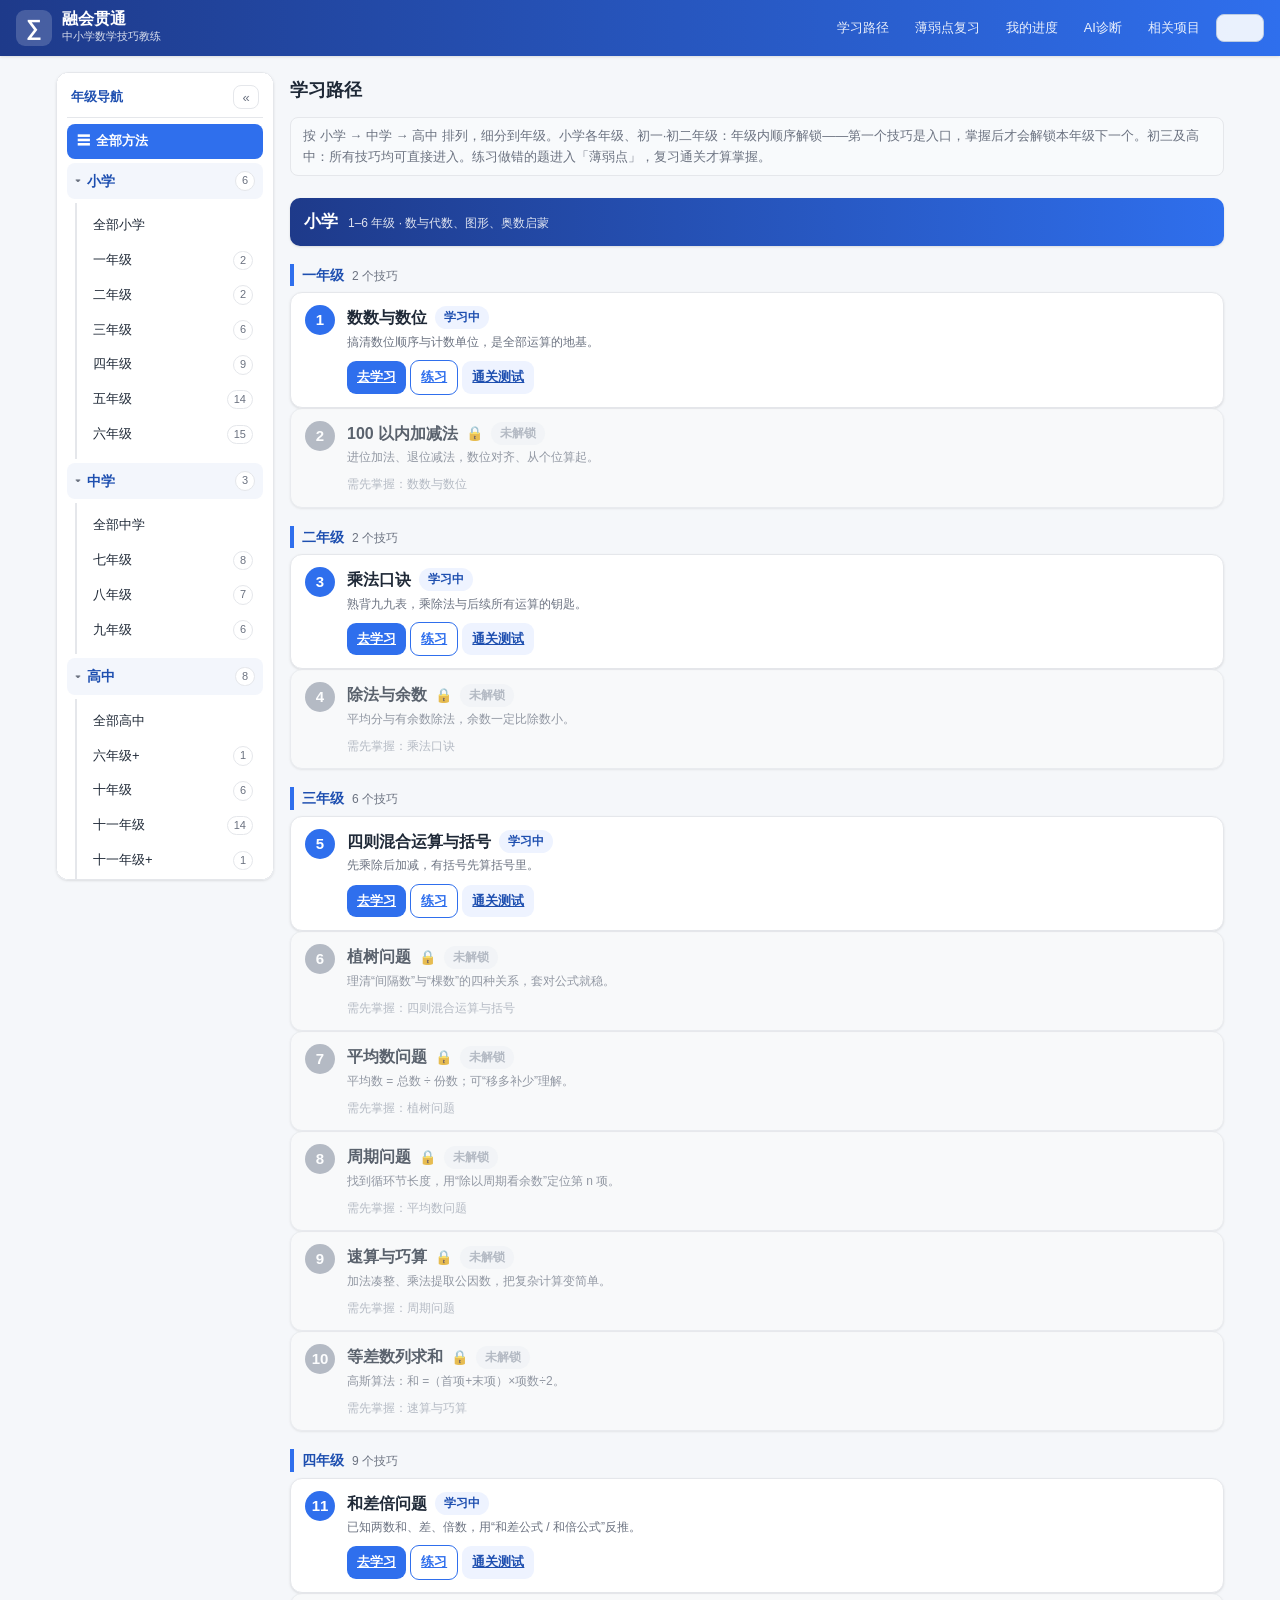
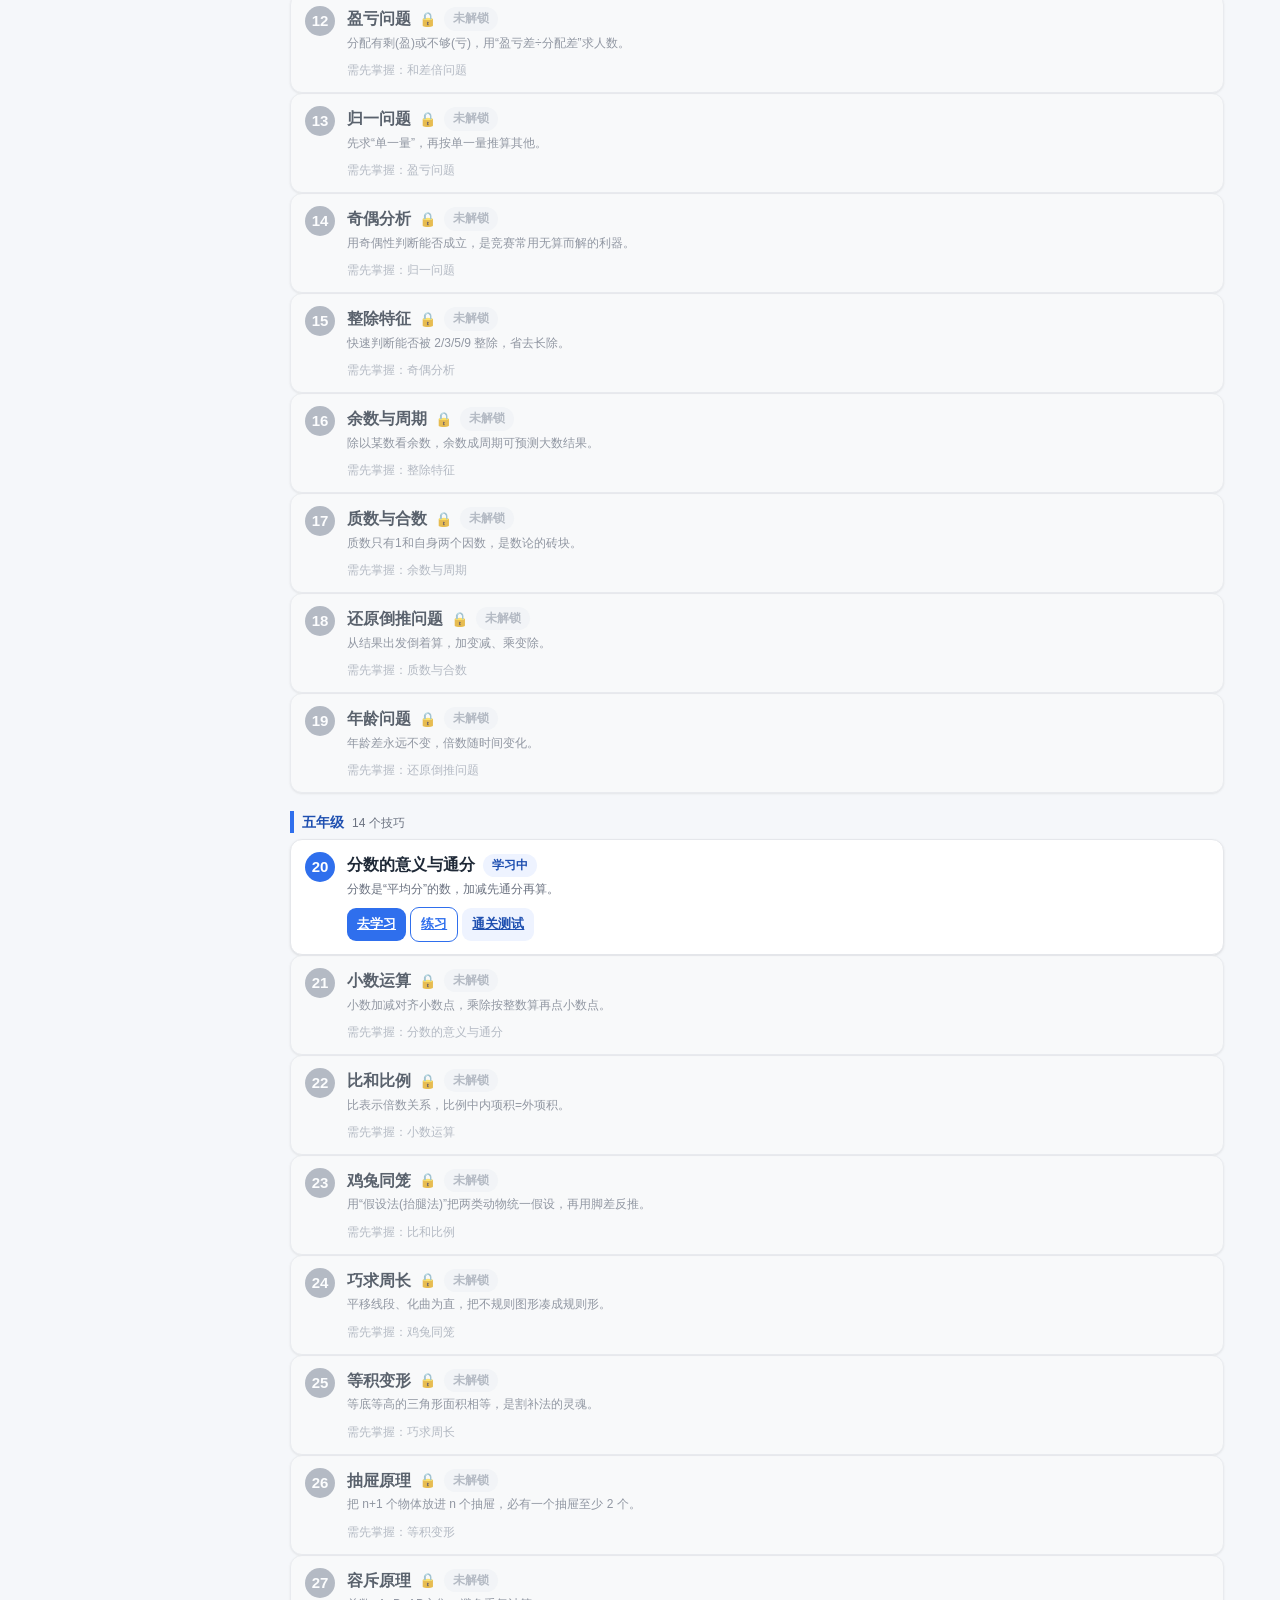
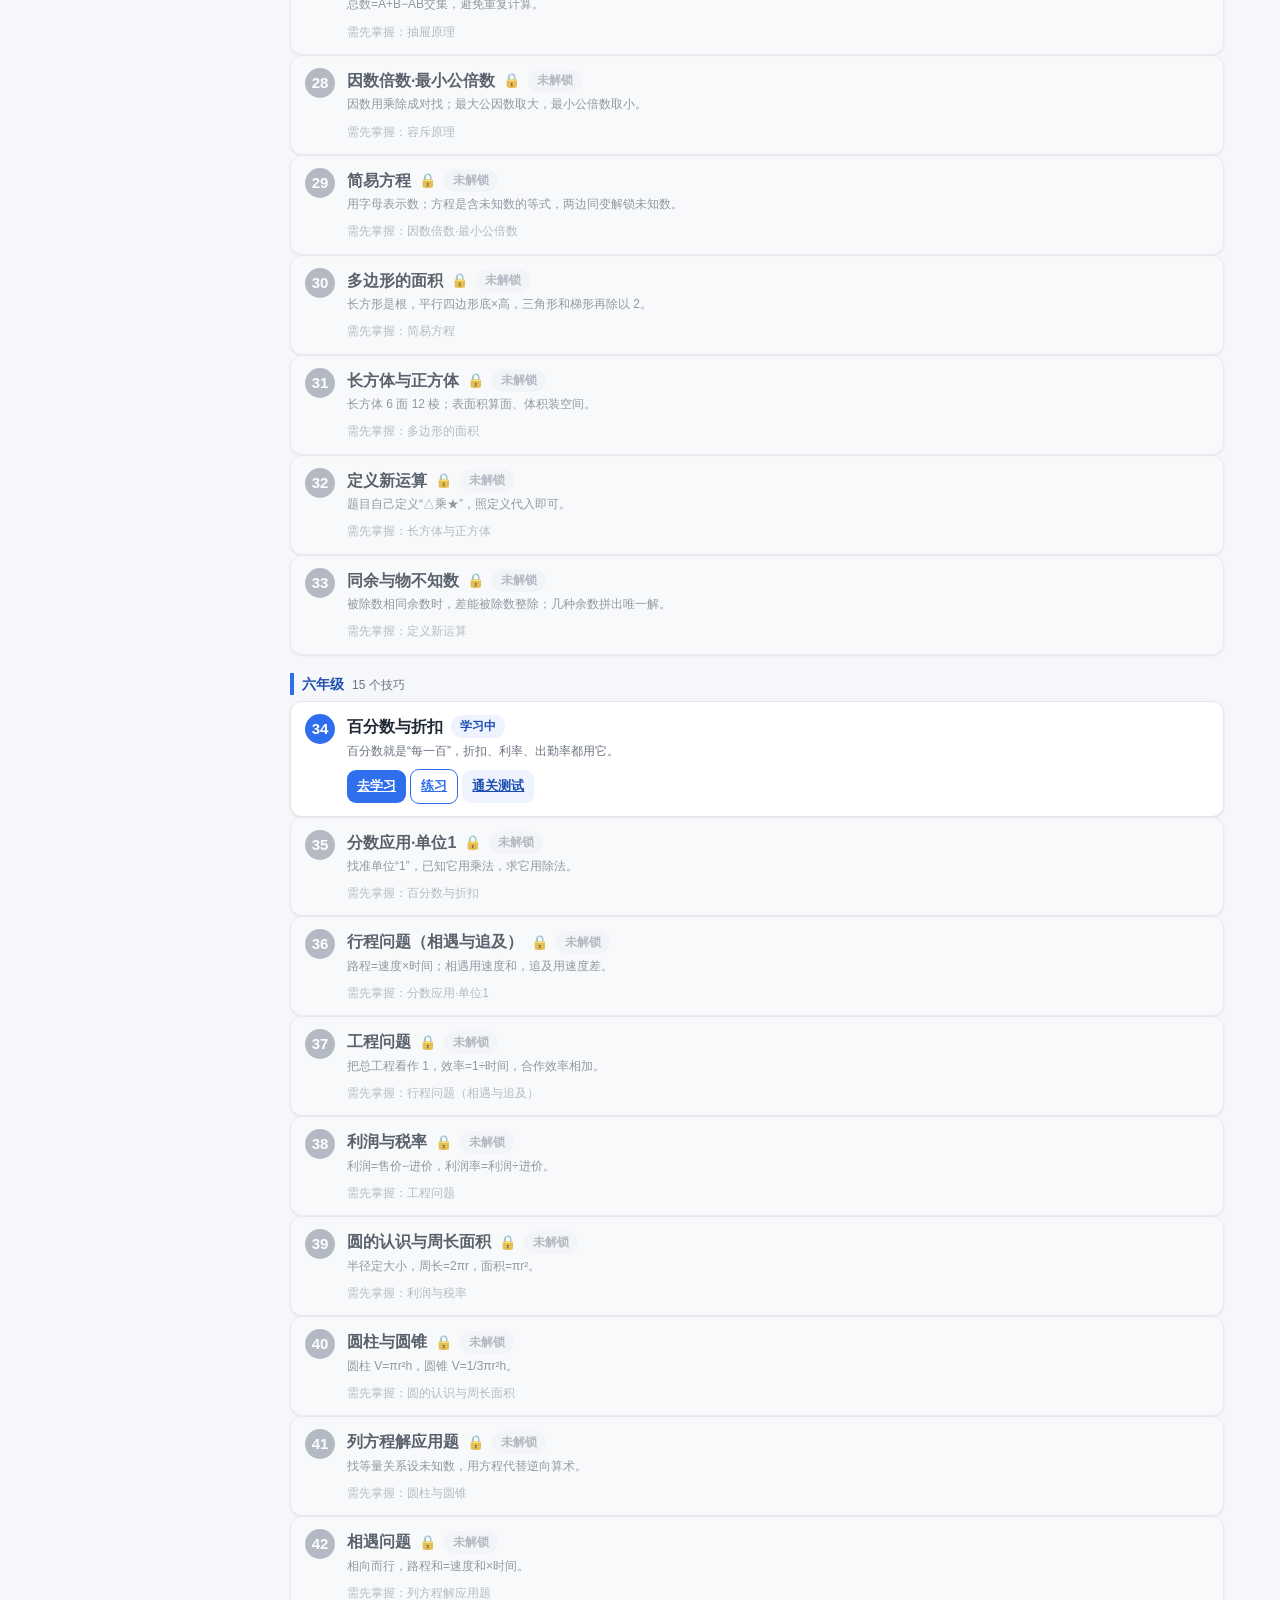
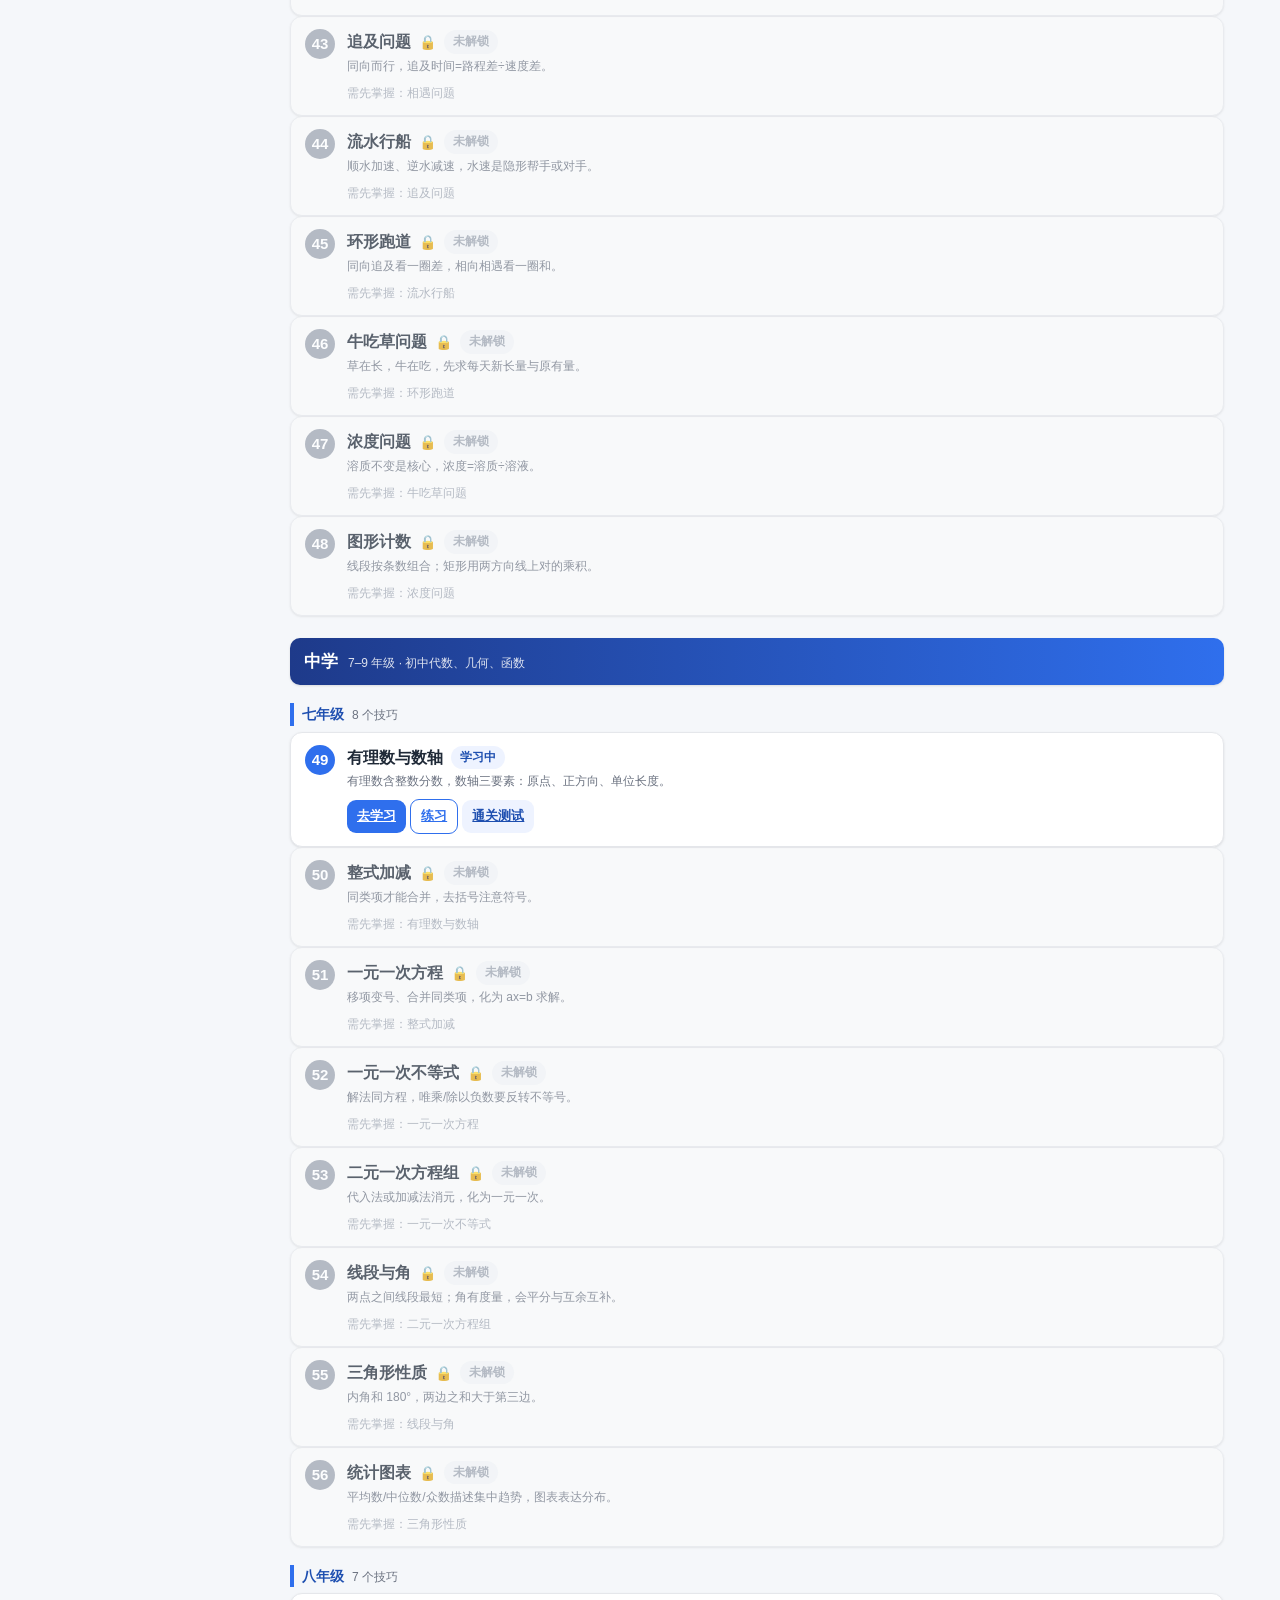
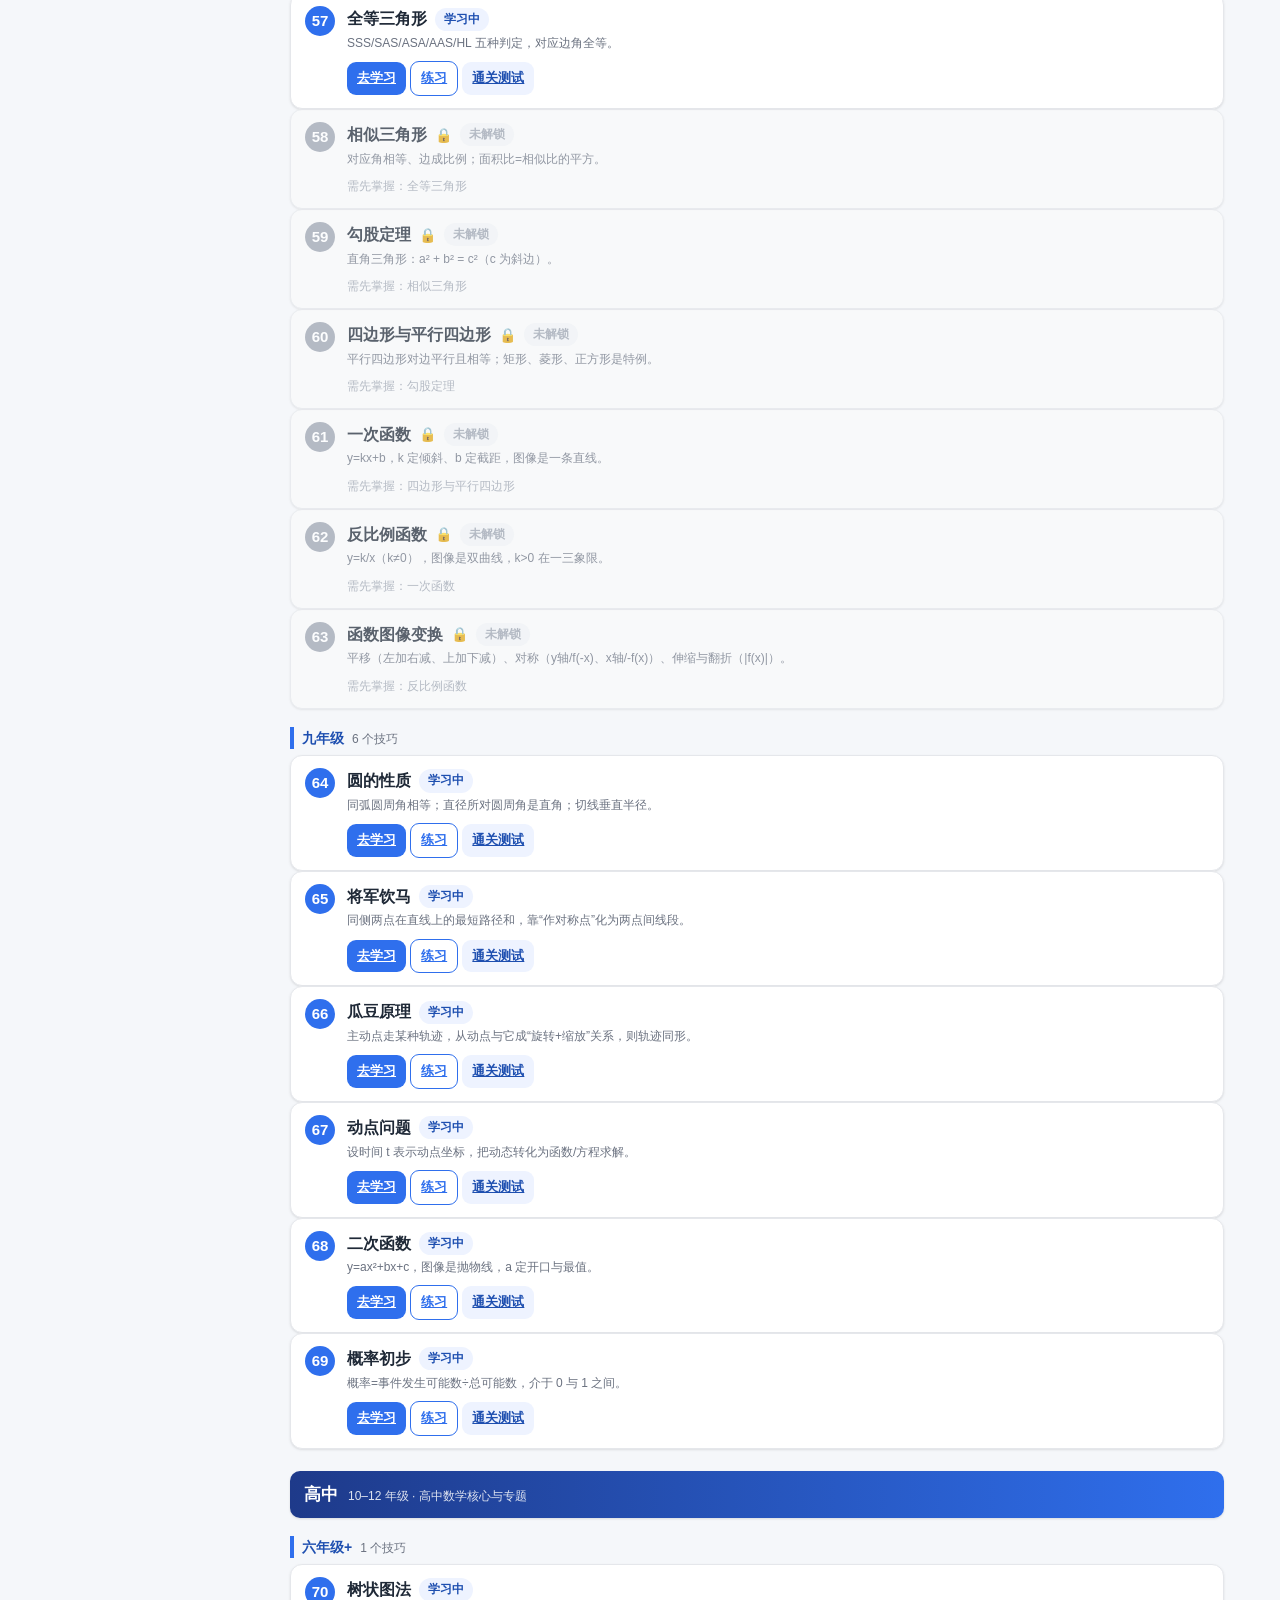
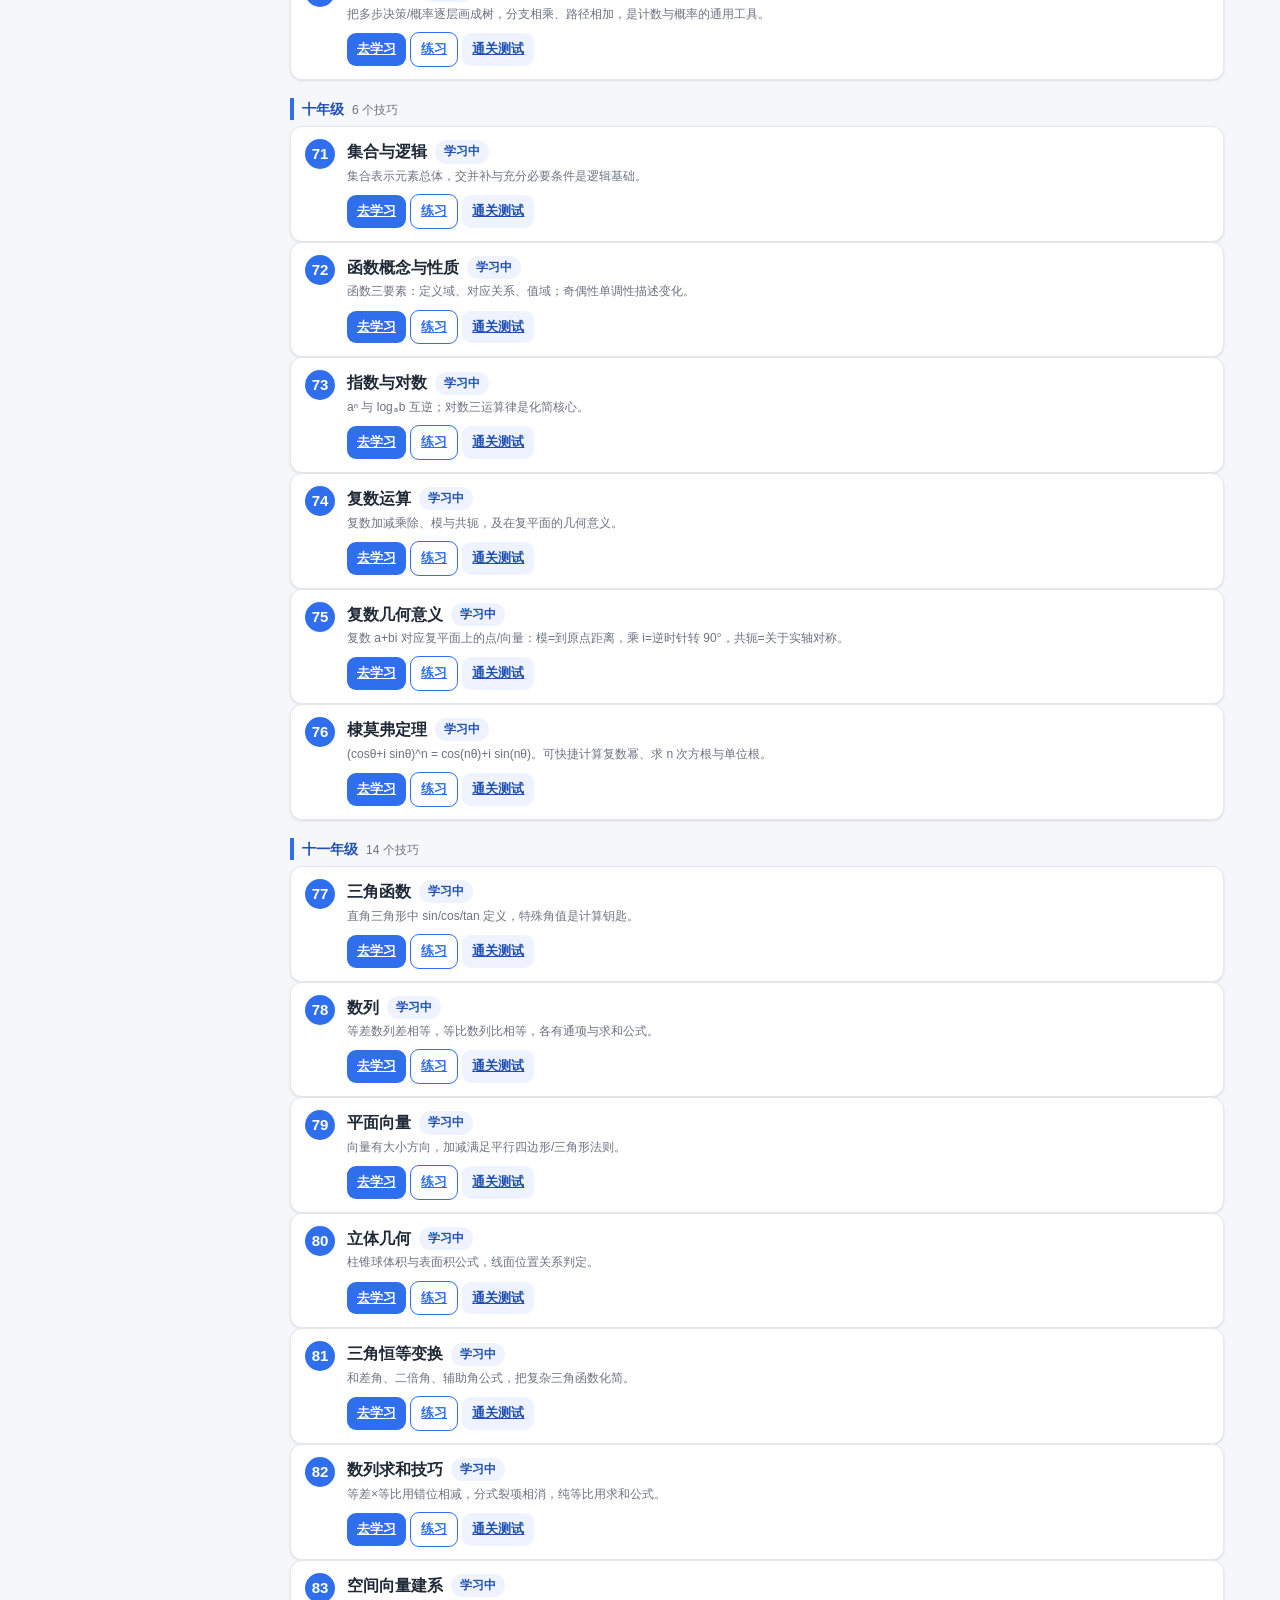
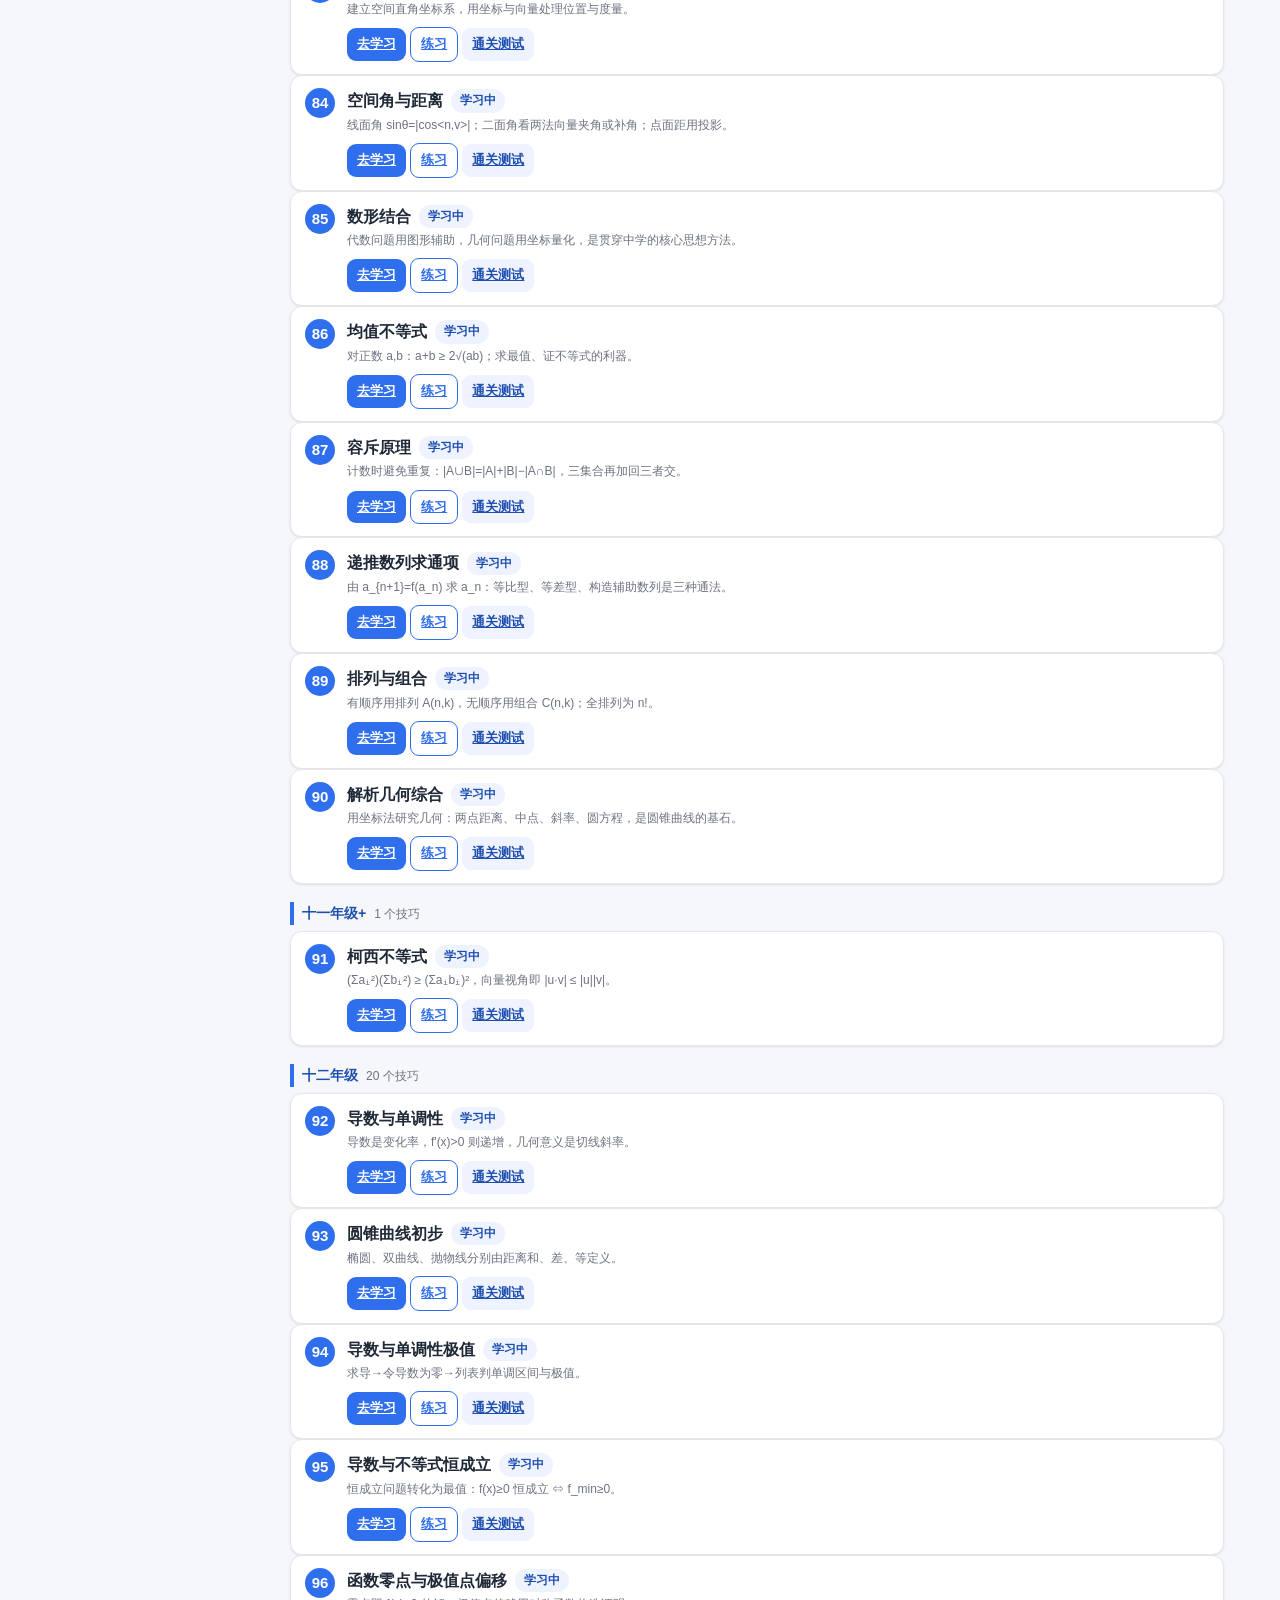
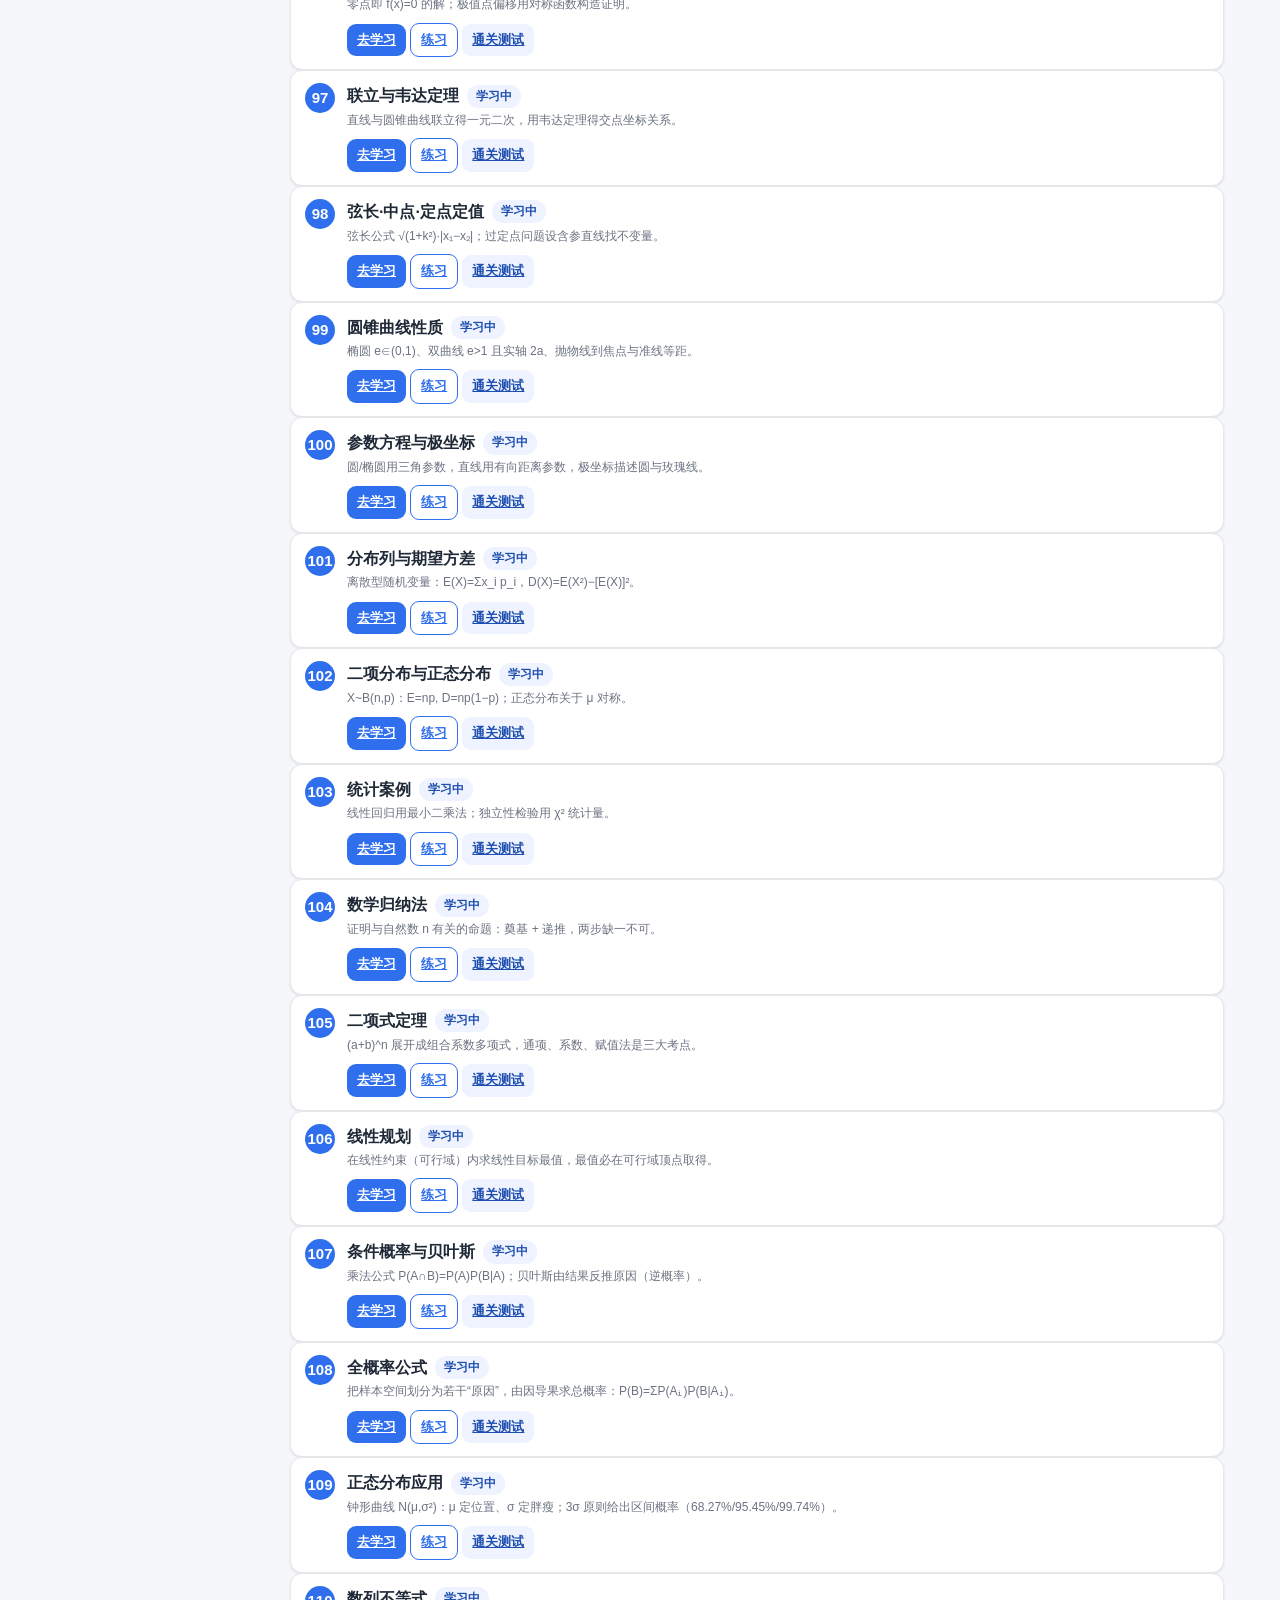
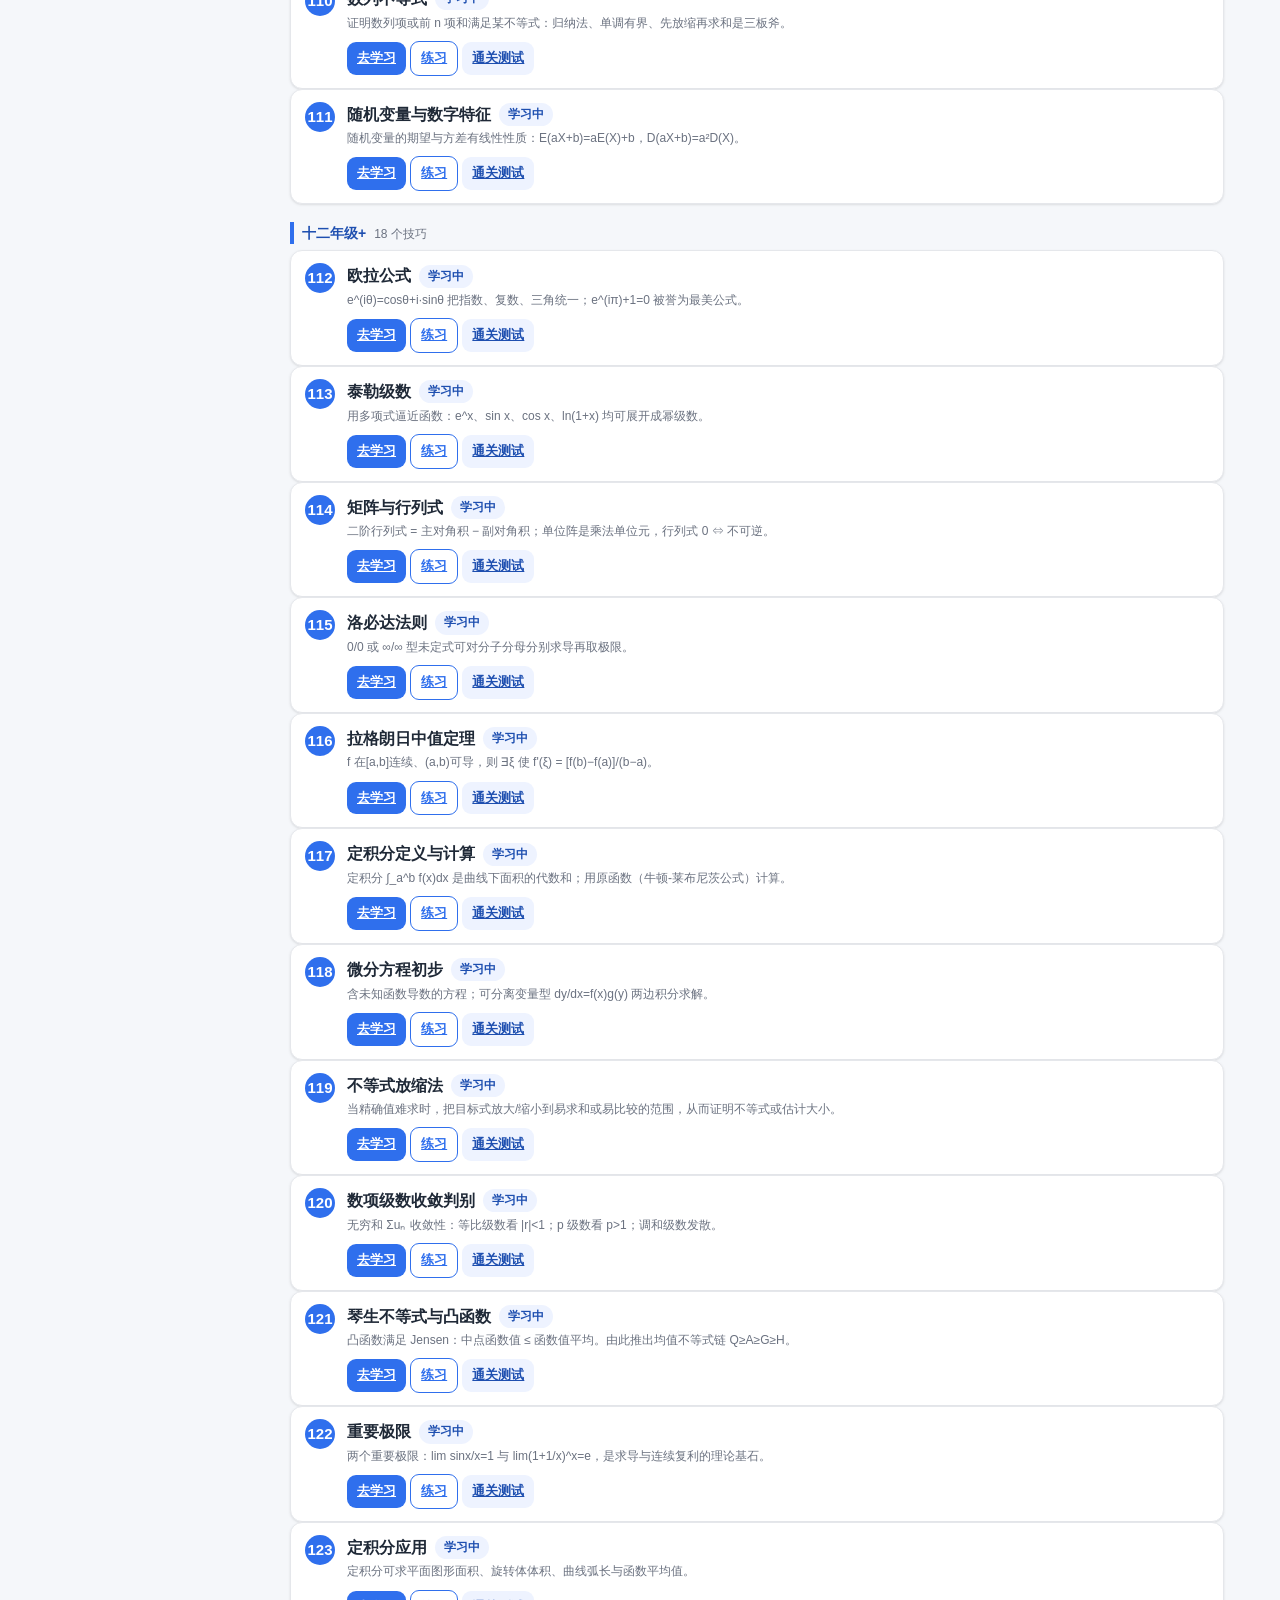
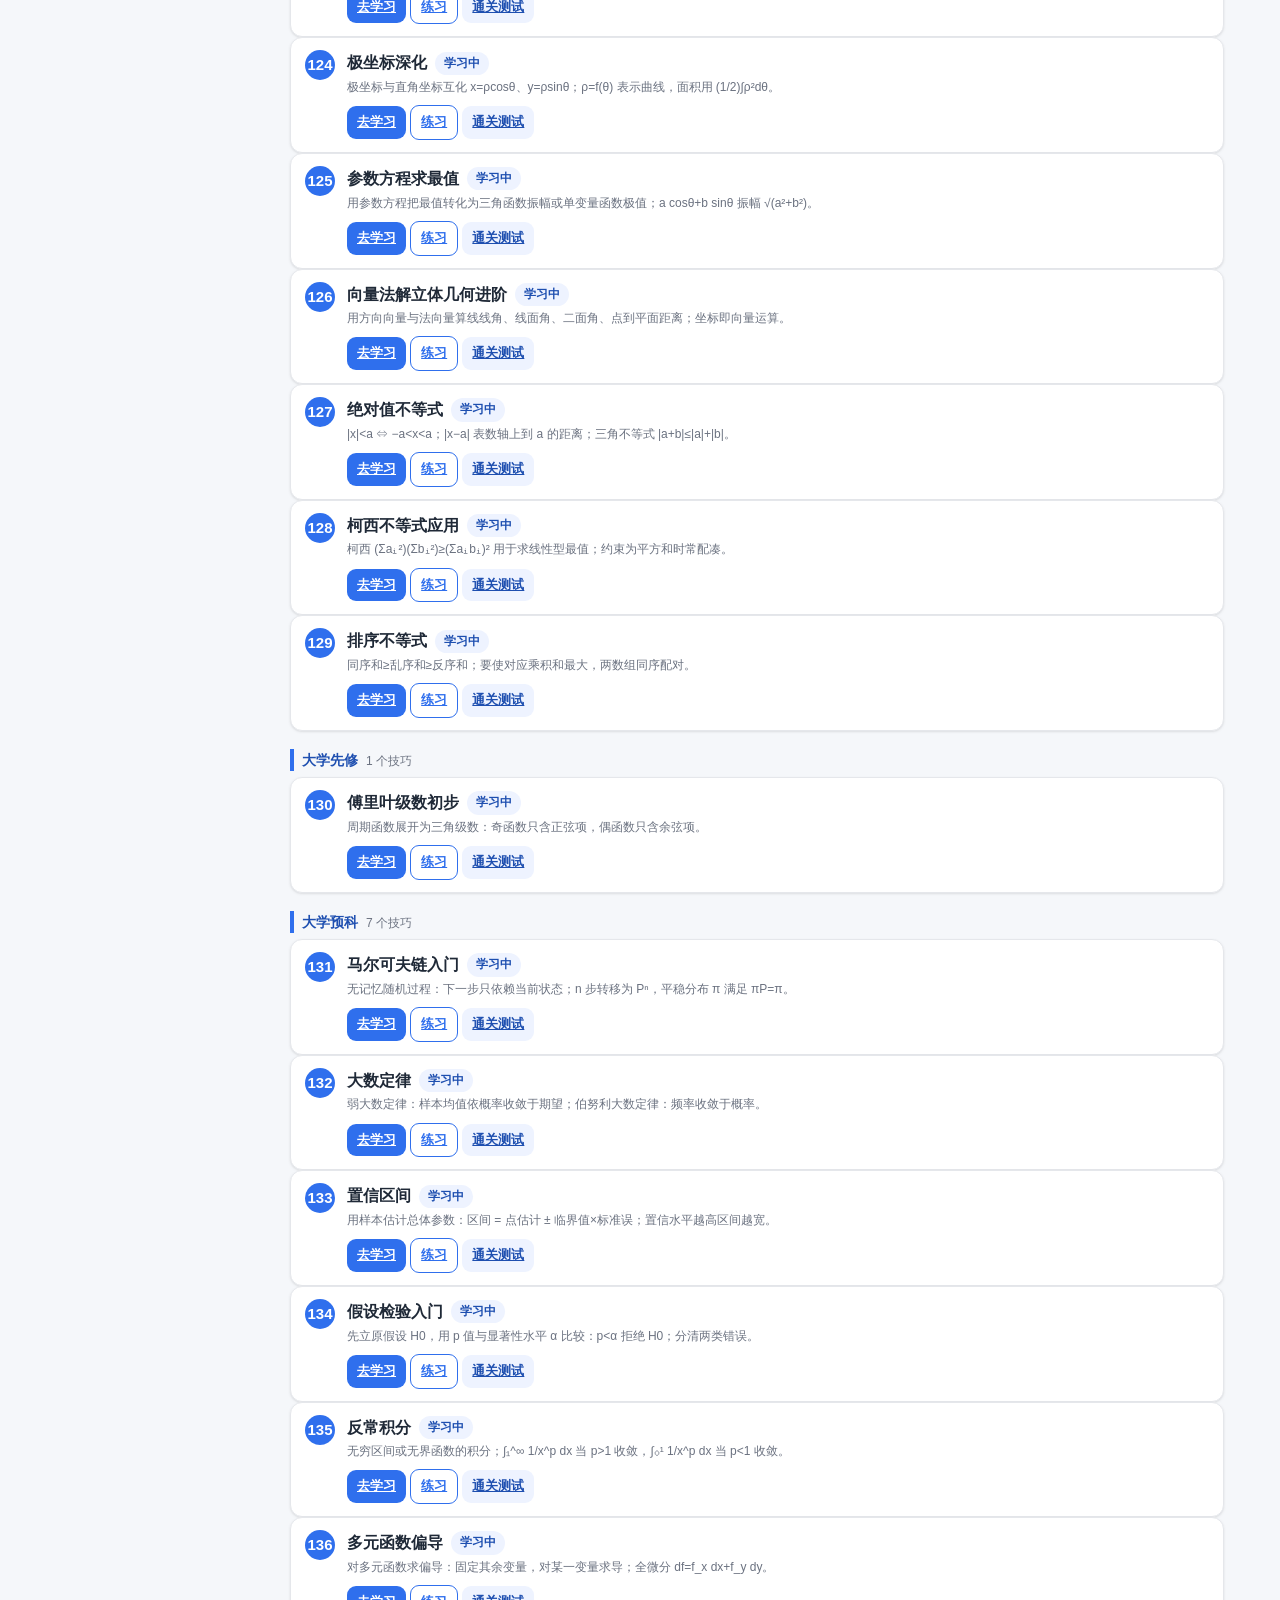
==== commit eb7dbc69: "feat(sg): complete Singapore P3–P6 module against MOE 2021 syllabus - Add 8 P3 entries (whole number" ====
--- a/math-mastery-standalone.html
+++ b/math-mastery-standalone.html
@@ -255,6 +255,10 @@
   .diag-mastery .n{font-size:26px}
 }
 
+/* ---- 语言切换按钮（新加坡模块 EN/中文） ---- */
+.lang-toggle { cursor: pointer; border: 1px solid #cbd5e1; border-radius: 8px; background: #fff; padding: 4px 10px; font-weight: 700; }
+.lang-toggle:hover { border-color: #2f6fed; color: #2f6fed; }
+
 </style>
 </head>
 <body>
@@ -272,6 +276,7 @@
       <a href="#/progress" class="nav-link" data-route="progress">我的进度</a>
       <a href="#/ai" class="nav-link" data-route="ai">AI诊断</a>
       <a href="#/resources" class="nav-link" data-route="resources">相关项目</a>
+      <button id="langToggle" class="nav-link lang-toggle" title="切换新加坡模块语言 / Toggle Singapore module language">中文</button>
     </nav>
   </header>
 
@@ -589,6 +594,30 @@
         explain: "原价=120÷(1+20%)=100。", point: "增长还原" },
       { q: "出勤率的计算公式是？", opts: ["出勤÷应到×100%","出勤−应到","应到÷出勤","出勤×应到"], ans: 0, level: "基础",
         explain: "出勤率=出勤人数÷应到人数×100%。", point: "率的意义" }
+    ]
+  },
+  {
+    id: "frac1", grade: "六年级", stage: "小学", name: "分数应用·单位1", anim: null,
+    summary: "找准单位“1”，已知它用乘法，求它用除法。",
+    kou: "“的”前是单位1；已知单位1用乘法，求单位1用除法。",
+    steps: [
+      "<b>单位“1”</b>：分数句“甲是乙的几分之几”里的“乙”。",
+      "单位1已知：<b>单位1 × 分率 = 比较量</b>（乘法）。",
+      "单位1未知：<b>比较量 ÷ 分率 = 单位1</b>（除法）。",
+      "分率是“几分之几+1”或“1−几分之几”时，括号要先算。"
+    ],
+    prereq: "fraction",
+    questions: [
+      { q: "一根绳 20 米，用去 1/4，还剩多少米？", opts: ["15 米","5 米","16 米","25 米"], ans: 0, level: "基础",
+        explain: "单位1=20。用去 20×1/4=5，剩下 20−5=15 米。", point: "求剩余" },
+      { q: "一班人数是二班的 4/5，二班 45 人，一班几人？", opts: ["36 人","40 人","54 人","30 人"], ans: 0, level: "进阶",
+        explain: "单位1=二班45人。45×4/5=36 人。", point: "单位1已知用乘法" },
+      { q: "一个数的 3/4 是 18，这个数是多少？", opts: ["24","13.5","72","36"], ans: 0, level: "进阶",
+        explain: "单位1未知：18÷3/4=18×4/3=24。", point: "求单位1用除法" },
+      { q: "一桶水用去 2/5 后还剩 15 千克，原有多少千克？", opts: ["25","24","21","15"], ans: 0, level: "易错",
+        explain: "剩 1−2/5=3/5，单位1=15÷3/5=25 千克。", point: "括号分率" },
+      { q: "甲比乙多 1/4，甲是乙的几分之几？", opts: ["5/4","1/4","3/4","4/5"], ans: 0, level: "进阶",
+        explain: "甲=乙+乙×1/4=乙×(1+1/4)=乙×5/4。", point: "増减分率" }
     ]
   },
   {
@@ -1516,6 +1545,50 @@
         explain: "30=2×3×5，全是质数。", point: "质因数分解" }
     ]
   },
+  {
+    id: "revert", grade: "四年级", stage: "小学", name: "还原倒推问题", anim: null,
+    summary: "从结果出发倒着算，加变减、乘变除。",
+    kou: "从尾倒推：有加去减，有乘去除；正推验算保平安。",
+    steps: [
+      "<b>倒推法</b>：从最后结果出发，按运算的逆过程一步步往回推。",
+      "<b>加变减</b>：原来“+a”，倒推时“−a”。",
+      "<b>乘变除</b>：原来“×b”，倒推时“÷b”。",
+      "推完从原数再正推一遍<b>验算</b>。"
+    ],
+    prereq: "guiyi",
+    questions: [
+      { q: "一个数加上 8 后再乘 3 等于 30，这个数是？", opts: ["2","6","14","10"], ans: 0, level: "基础",
+        explain: "倒推：30÷3=10，10−8=2。", point: "先除后减" },
+      { q: "一个数减去 10 后除以 4 等于 5，这个数是？", opts: ["30","20","25","15"], ans: 0, level: "基础",
+        explain: "倒推：5×4=20，20+10=30。", point: "先乘后加" },
+      { q: "一个数的 3 倍减去 6 等于 21，这个数是？", opts: ["9","5","7","15"], ans: 0, level: "进阶",
+        explain: "21+6=27，27÷3=9。", point: "倍数倒推" },
+      { q: "一堆鸡蛋，取走一半多 2 个后还剩 6 个，原来有多少个？", opts: ["16","12","8","10"], ans: 0, level: "易错",
+        explain: "剩下 6 个对应“一半少 2”，先补回 2 个再翻倍：(6+2)×2=16 个。", point: "半多倒推" }
+    ]
+  },
+  {
+    id: "age", grade: "四年级", stage: "小学", name: "年龄问题", anim: null,
+    summary: "年龄差永远不变，倍数随时间变化。",
+    kou: "年龄差是不变量；差÷倍数差=那时年龄；全家年龄和每年多(人数)。",
+    steps: [
+      "每过 1 年，每人年龄都 <b>+1</b>，<b>年龄差不变</b>。",
+      "差倍型：几年后爸是儿的 k 倍 → 父儿差 ÷ (k−1) = 儿那时的年龄。",
+      "和变型：全家 n 人，年龄和每年增加 n。",
+      "画线段图：把“年龄差”标出来最直观。"
+    ],
+    prereq: "sumdiff",
+    questions: [
+      { q: "爸爸今年 38 岁，儿子今年 10 岁，几年后爸爸年龄是儿子的 3 倍？", opts: ["4 年后","5 年后","3 年后","8 年后"], ans: 0, level: "进阶",
+        explain: "年龄差=28。3 倍时儿子=28÷(3−1)=14 岁，14−10=4 年。", point: "年龄差倍" },
+      { q: "哥哥今年 16 岁，妹妹今年 10 岁，几年前哥哥年龄是妹妹的 2 倍？", opts: ["4 年前","6 年前","8 年前","2 年前"], ans: 0, level: "进阶",
+        explain: "差=6。2 倍时妹妹=6÷(2−1)=6 岁，10−6=4 年前。", point: "年龄差倍" },
+      { q: "小明今年 9 岁，比妈妈小 27 岁，妈妈今年多少岁？", opts: ["36 岁","27 岁","30 岁","33 岁"], ans: 0, level: "基础",
+        explain: "妈妈=9+27=36 岁。", point: "年龄差" },
+      { q: "一家三口今年年龄和是 63 岁，5 年后全家年龄和是？", opts: ["78 岁","68 岁","73 岁","80 岁"], ans: 0, level: "易错",
+        explain: "3 人每年共长 3 岁：63+3×5=78 岁。", point: "年龄和推算" }
+    ]
+  },
   /* ===================== 小学 · 奥数 · 行程 ===================== */
   {
     id: "meet", grade: "六年级", stage: "小学", name: "相遇问题", anim: "trip",
@@ -1671,6 +1744,150 @@
     ]
   },
   {
+    id: "factorlcm", grade: "五年级", stage: "小学", name: "因数倍数·最小公倍数", anim: null,
+    summary: "因数用乘除成对找；最大公因数取大，最小公倍数取小。",
+    kou: "公因找最大（裁剪分配用），公倍找最小（再逢同时用）；倍数判断：2看个位、3看数字和、5看个位。",
+    steps: [
+      "<b>因数</b>：成对找（18=1×18=2×9=3×6），个数有限；<b>倍数</b>：本身乘 1,2,3…，个数无限。",
+      "<b>最大公因数（GCF）</b>：短除法/分解质因数，取公有的乘起来。",
+      "<b>最小公倍数（LCM）</b>：公有+独有的质因数都乘起来。",
+      "应用：剪最大正方形、每份相等→<b>GCF</b>；再次同时、同停→<b>LCM</b>。"
+    ],
+    prereq: "prime",
+    questions: [
+      { q: "24 与 36 的最大公因数是？", opts: ["12","6","8","144"], ans: 0, level: "基础",
+        explain: "24=2³×3，36=2²×3²，公有的取最低次：2²×3=12。", point: "最大公因数" },
+      { q: "4 和 6 的最小公倍数是？", opts: ["12","24","6","8"], ans: 0, level: "基础",
+        explain: "4=2²，6=2×3，LCM=2²×3=12。", point: "最小公倍数" },
+      { q: "长 24 厘米、宽 18 厘米的长方形剪成最大的正方形（不剩纸），边长是？", opts: ["6 厘米","3 厘米","2 厘米","12 厘米"], ans: 0, level: "进阶",
+        explain: "边长=GCF(24,18)=6 厘米。", point: "GCF 应用" },
+      { q: "18 的因数一共有几个？", opts: ["6 个","4 个","9 个","18 个"], ans: 0, level: "基础",
+        explain: "成对找：1、2、3、6、9、18，共 6 个。", point: "因数个数" },
+      { q: "既是 8 的倍数、又是 12 的倍数，最小是多少？", opts: ["24","48","12","96"], ans: 0, level: "易错",
+        explain: "求 LCM：8=2³，12=2²×3，LCM=2³×3=24。", point: "LCM 应用" }
+    ]
+  },
+  {
+    id: "simpleeq", grade: "五年级", stage: "小学", name: "简易方程", anim: null,
+    summary: "用字母表示数；方程是含未知数的等式，两边同变解锁未知数。",
+    kou: "方程=等式+未知数；同加减、同乘除（除数不为0）；解完代回去检验。",
+    steps: [
+      "<b>用字母表示数</b>：a+20、3a、a²…数量关系一步写清。",
+      "<b>方程</b>：含未知数 x 的<b>等式</b>；使等式成立的 x 叫<b>解</b>。",
+      "<b>等式性质</b>：两边同加减一数、同乘一数、同除以一非零数，等式仍成立。",
+      "解完<b>检验</b>：把 x 代回原方程，左右相等才对。"
+    ],
+    prereq: "decimal",
+    questions: [
+      { q: "解方程 x+5=12，x=？", opts: ["7","12","5","17"], ans: 0, level: "基础",
+        explain: "两边同减 5：x=12−5=7。", point: "同加减" },
+      { q: "解方程 4x=20，x=？", opts: ["5","16","80","24"], ans: 0, level: "基础",
+        explain: "两边同÷4：x=5。", point: "同乘除" },
+      { q: "解方程 x−3=10，x=？", opts: ["13","7","3","30"], ans: 0, level: "基础",
+        explain: "两边同加 3：x=13。", point: "同加减" },
+      { q: "果园有桃树 a 棵，梨树比桃树多 20 棵，梨树有几棵？", opts: ["a+20 棵","a−20 棵","20a 棵","a+20 倍"], ans: 0, level: "基础",
+        explain: "“多 20”就是 a 加上 20：a+20。", point: "字母表示数" },
+      { q: "下列哪个是方程？", opts: ["x+6=13","x+6>13","6+7=13","x+6"], ans: 0, level: "易错",
+        explain: "方程必须<b>既是等式、又含未知数</b>；只有 x+6=13 两条都满足。", point: "方程定义" }
+    ]
+  },
+  {
+    id: "polyarea", grade: "五年级", stage: "小学", name: "多边形的面积", anim: null,
+    summary: "长方形是根，平行四边形底×高，三角形和梯形再除以 2。",
+    kou: "平四=底×高；三角=底×高÷2；梯形=(上底+下底)×高÷2；同底等高三角形是平四一半。",
+    steps: [
+      "长方形 <b>S=长×宽</b>；正方形 <b>S=边×边</b>。",
+      "平行四边形：剪拼平移到长方形，<b>S=底×高</b>（高≠边长！垂直才对）。",
+      "三角形：两个同底等高拼成平行四边形，<b>S=底×高÷2</b>。",
+      "梯形：<b>S=(上底+下底)×高÷2</b>。"
+    ],
+    prereq: "perim",
+    questions: [
+      { q: "平行四边形底 12 分米、高 7 分米，面积是？", opts: ["84 平方分米","38 平方分米","168 平方分米","72 平方分米"], ans: 0, level: "基础",
+        explain: "S=12×7=84 平方分米。", point: "平行四边形" },
+      { q: "三角形底 10 厘米、高 6 厘米，面积是？", opts: ["30 平方厘米","60 平方厘米","16 平方厘米","20 平方厘米"], ans: 0, level: "基础",
+        explain: "S=10×6÷2=30 平方厘米。", point: "三角形" },
+      { q: "梯形上底 6 米、下底 14 米、高 8 米，面积是？", opts: ["80 平方米","100 平方米","160 平方米","40 平方米"], ans: 0, level: "进阶",
+        explain: "S=(6+14)×8÷2=20×4=80 平方米。", point: "梯形" },
+      { q: "三角形底 12、高 6，算成 12×6=72 就错了，正确面积是？", opts: ["36","72","24","18"], ans: 0, level: "易错",
+        explain: "忘了÷2：12×6÷2=36。", point: "除以2" },
+      { q: "一个正方形的周长是 36 厘米，面积是？", opts: ["81 平方厘米","36 平方厘米","162 平方厘米","144 平方厘米"], ans: 0, level: "进阶",
+        explain: "边长=36÷4=9，S=9×9=81 平方厘米。", point: "先求边长" }
+    ]
+  },
+  {
+    id: "cuboid", grade: "五年级", stage: "小学", name: "长方体与正方体", anim: null,
+    summary: "长方体 6 面 12 棱；表面积算面、体积装空间。",
+    kou: "表面积 2(长宽+长高+宽高)；正方体 6a²；体积长×宽×高，正方体 a³；1 立方分米=1 升。",
+    steps: [
+      "长方体：<b>6 个面、12 条棱、8 个顶点</b>；相对面完全相同。",
+      "<b>表面积</b>=2(长×宽+长×高+宽×高)；正方体=6×棱长²。",
+      "<b>体积</b>=长×宽×高；正方体=棱长³。",
+      "单位：1 立方米=1000 立方分米=1000000 立方厘米；1 L=1 立方分米。"
+    ],
+    prereq: "polyarea",
+    questions: [
+      { q: "长 5、宽 4、高 3 的长方体表面积是？", opts: ["94","60","47","96"], ans: 0, level: "基础",
+        explain: "2×(5×4+5×3+4×3)=2×(20+15+12)=94。", point: "表面积" },
+      { q: "棱长 6 厘米的正方体，表面积是？", opts: ["216 平方厘米","36 平方厘米","1296 平方厘米","144 平方厘米"], ans: 0, level: "基础",
+        explain: "6×6²=6×36=216 平方厘米。", point: "正方体表面积" },
+      { q: "长 5、宽 4、高 3 的长方体体积是？", opts: ["60","47","12","94"], ans: 0, level: "基础",
+        explain: "V=5×4×3=60。", point: "长方体体积" },
+      { q: "棱长 4 分米的正方体体积是？", opts: ["64 立方分米","16 立方分米","48 立方分米","96 立方分米"], ans: 0, level: "基础",
+        explain: "V=4³=64 立方分米。", point: "正方体体积" },
+      { q: "3 立方米 = 多少立方分米？", opts: ["3000","300","30000","30"], ans: 0, level: "易错",
+        explain: "进率是 1000：3×1000=3000 立方分米。", point: "体积单位换算" }
+    ]
+  },
+  {
+    id: "newops", grade: "五年级", stage: "小学", name: "定义新运算", anim: null,
+    summary: "题目自己定义“△乘★”，照定义代入即可。",
+    kou: "新运算不神秘：按定义套公式；求未知数先列方程；交换律不一定成立。",
+    steps: [
+      "<b>定义新运算</b>：如 a△b=2a+b，那么 3△4 就代 2×3+4=10。",
+      "运算规则只对<b>左边代 a、右边代 b</b>，顺序不能弄反。",
+      "求未知数：按定义列成普通方程再解。",
+      "警惕：新运算常<b>不满足交换律</b>和结合律，换位置先小心。"
+    ],
+    prereq: "simpleeq",
+    questions: [
+      { q: "规定 a△b=2a+b，则 3△4=？", opts: ["10","11","14","9"], ans: 0, level: "基础",
+        explain: "2×3+4=10。", point: "代入定义" },
+      { q: "规定 a*b=a×b+a，则 2*5=？", opts: ["12","14","10","20"], ans: 0, level: "基础",
+        explain: "2×5+2=12。", point: "代入定义" },
+      { q: "规定 a⊙b=(a+b)÷2，则 6⊙4=？", opts: ["5","6","10","4"], ans: 0, level: "基础",
+        explain: "(6+4)÷2=5。", point: "代入定义" },
+      { q: "规定 a◇b=a×b−a−b，则 2◇3=？", opts: ["1","13","−1","6"], ans: 0, level: "进阶",
+        explain: "2×3−2−3=1。", point: "两步运算" },
+      { q: "规定 a☆b=3a+b，若 x☆2=14，则 x=？", opts: ["4","2","6","16"], ans: 0, level: "拔高",
+        explain: "3x+2=14，3x=12，x=4。", point: "解未知数" }
+    ]
+  },
+  {
+    id: "congruence", grade: "五年级", stage: "小学", name: "同余与物不知数", anim: null,
+    summary: "被除数相同余数时，差能被除数整除；几种余数拼出唯一解。",
+    kou: "同余差被除数整除；余数相同时做公倍；余数不同时逐个排查。",
+    steps: [
+      "<b>同余</b>：a、b 除以 m 余数相同 ⇔ (a−b) 是 m 的倍数。",
+      "“除以 a 余 r、除以 b 余 r”（同余）→ 该数−r 是 a、b 的<b>公倍数</b>",
+      "<b>物不知数</b>：列出范围里逐个试（如除以 3 余 2 的数：2,5,8,11,…）受到限制再小幅排查。",
+      "经典：三三数之剩二，五五数之剩三，七七数之剩二——最小 <b>23</b>。"
+    ],
+    prereq: "remainder",
+    questions: [
+      { q: "一个数除以 3 余 2，除以 5 余 3，除以 7 余 2，这个数最小是？", opts: ["23","26","52","30"], ans: 0, level: "进阶",
+        explain: "23÷3=7…2 ✓、23÷5=4…3 ✓、23÷7=3…2 ✓，且 1~22 中无解。", point: "物不知数" },
+      { q: "一个数除以 4 余 1，除以 5 余 2，最小是多少？", opts: ["17","21","22","37"], ans: 0, level: "拔高",
+        explain: "17÷4=4…1 ✓、17÷5=3…2 ✓；小于 17 中逐个验不到。", point: "双条件排查" },
+      { q: "一批苹果，3 个 3 个数余 2，4 个 4 个数余 3，5 个 5 个数余 4，最少多少个？", opts: ["59","14","60","90"], ans: 0, level: "进阶",
+        explain: "余数都比除数少 1，苹果数+1 是 3、4、5 的公倍数：60，苹果=59。", point: "差1型" },
+      { q: "整数 a、b 除以 8 余数相同，那么 a−b 除以 8 余？", opts: ["0","1","8","无法确定"], ans: 0, level: "易错",
+        explain: "同余的两个数，差是 8 的倍数，所以余 0。", point: "同余性质" },
+      { q: "一个数除以 5 余 4，它最小的两位数是多少？", opts: ["14","9","24","40"], ans: 0, level: "基础",
+        explain: "9 倒推 5+4=9，但 9 不是两位数；最小的两位数 14=5×2+4。", point: "带余除法" }
+    ]
+  },
+  {
     id: "cowgrass", grade: "六年级", stage: "小学", name: "牛吃草问题", anim: null,
     summary: "草在长，牛在吃，先求每天新长量与原有量。",
     kou: "先算每天新长草量，再算原有草量；最后求可持续天数。",
@@ -1707,6 +1924,30 @@
         explain: "200×20%=40 克糖。", point: "溶质计算" },
       { q: "100 克 10% 盐水加 100 克水，浓度？", opts: ["5%","10%","20%","15%"], ans: 0, level: "易错",
         explain: "盐=100×10%=10克，新溶液=200克，浓度=10÷200=5%。", point: "加水稀释" }
+    ]
+  },
+  {
+    id: "geocount", grade: "六年级", stage: "小学", name: "图形计数", anim: null,
+    summary: "线段按条数组合；矩形用两方向线上对的乘积。",
+    kou: "n 点共线：n(n+1)÷2 条线段；矩形：长边对数×宽边对数；对角线：n(n−3)÷2。",
+    steps: [
+      "<b>数线段</b>：直线上 n 个点，任两点连一条：条数 = 1+2+…+(n−1)。",
+      "<b>数角</b>：同一顶点引 n 条射线，规律相同（每两条射线夹一个角）。",
+      "<b>数矩形</b>：m×n 格网格：矩形总数 = 横边取法数 × 竖边取法数 = 各方向“1+2+…”相乘。",
+      "<b>对角线</b>：n 边形对角线 = n(n−3)÷2；握手问题与数线段完全同型。"
+    ],
+    prereq: "concentration",
+    questions: [
+      { q: "过 4 点最多能连几条线段（任两点连一条）？", opts: ["6","4","3","5"], ans: 0, level: "基础",
+        explain: "1+2+3=6 条。", point: "数线段" },
+      { q: "从一点引 5 条射线，最大的角的所有子角一共几个？", opts: ["10","5","9","15"], ans: 0, level: "基础",
+        explain: "相邻角 4 个 + 由 2 个合成 3 + 由 3 个合成 2 + 由 4 个合成 1 = 10 个。", point: "数角" },
+      { q: "2 行 3 列的小平行四边形网格，共有多少个矩形（含大矩形）？", opts: ["18","6","12","15"], ans: 0, level: "进阶",
+        explain: "2 行 3 列时，横线共 3 条，取 2 条有 3 对；竖线共 4 条，取 2 条有 6 对；每个“横配竖”就是一个矩形：3×6=18 个。", point: "数矩形" },
+      { q: "一个五边形共有多少条对角线？", opts: ["5","10","4","8"], ans: 0, level: "基础",
+        explain: "5×(5−3)÷2=5 条。", point: "数对角线" },
+      { q: "6 个小朋友两两握手一次，共握多少次？", opts: ["15","30","12","21"], ans: 0, level: "易错",
+        explain: "与线段计数同理：1+2+3+4+5=15 次。", point: "组合计数" }
     ]
   },
 
@@ -13314,6 +13555,632 @@
       `设加入 x 克：${p}%x+${q}%×${b}=${m}%(x+${b})，(${p}−${m})x=(${m}−${q})×${b}，${p - m}x=${(m - q) * b}，x=${a}（克）。`, "十字交叉", null);
   }
 
+  /* ============================================================
+   * 小学 4–6 年级补全方法（10 法，对应 data.js 新增条目）
+   * ============================================================ */
+  function copr2big() { return pick([[2,3],[2,5],[2,7],[2,9],[3,4],[3,5],[3,7],[3,8],[4,5],[4,7],[4,9],[5,6],[5,7],[5,8],[5,9],[7,8],[7,9],[8,9]]); }
+  function digest(n) { let s = 0; const t = String(n); for (let i = 0; i < t.length; i++) s += +t[i]; return s; }
+  function fstr(p, q) { const g = gcd(p, q); return (p / g) + "/" + (q / g); }
+  function posOpts(ans, span) { return opts(ans, () => rnd(1, Math.max(3, Math.round(ans + span)))); }
+  const WEEK = ["一", "二", "三", "四", "五", "六", "日"];
+
+  /* ============ 29. frac1 分数应用·单位1（六年级） ============ */
+  function qFrac1() {
+    const c = pick([2, 3, 4, 5, 6, 8, 10]), type = rnd(0, 9);
+    if (type === 0) {
+      const b = rnd(1, c - 1), k = rnd(3, 25), T = c * k, u = k * b;
+      return Q(`一根 ${T} 米的长绳，用去它的 ${b}/${c}，用去了多少米？`, posOpts(u, T), "基础",
+        `单位“1”是全长 ${T} 米：${T}×${b}/${c}=${u}（米）。`, "单位1已知用乘法", null);
+    }
+    if (type === 1) {
+      const b = rnd(1, c - 1), k = rnd(3, 25), T = c * k, u = k * b, R = T - u;
+      return Q(`一堆 ${T} 吨的货物，第一天运走它的 ${b}/${c}，还剩多少吨？`, posOpts(R, T), "基础",
+        `用去 ${T}×${b}/${c}=${u}（吨），还剩 ${T}−${u}=${R}（吨）。`, "先乘再减", null);
+    }
+    if (type === 2) {
+      let cc = c; while (cc <= 3) cc = pick([4, 5, 6, 8, 10]);
+      const m = rnd(2, 15), X = 3 * m, ans = cc * m;
+      return Q(`一个数的 3/${cc} 是 ${X}，这个数是多少？`, posOpts(ans, 40), "进阶",
+        `单位“1”未知：${X}÷3/${cc}=${X}×${cc}/3=${ans}。`, "求单位1用除法", null);
+    }
+    if (type === 3) {
+      const b = rnd(1, c - 1), m = rnd(2, 15), R = (c - b) * m, W = c * m;
+      return Q(`一桶水用去它的 ${b}/${c} 后还剩 ${R} 千克，原来有多少千克？`, posOpts(W, 40), "易错",
+        `剩下的是 1−${b}/${c}=(${c}−${b})/${c}=${c - b}/${c}；单位1=${R}÷${c - b}/${c}=${W}（千克）。`, "括号分率", null);
+    }
+    if (type === 4) {
+      const b = rnd(1, c - 1), m = rnd(2, 15), plan = c * m, act = c * m + b * m;
+      return Q(`实际比计划多 ${b}/${c}，实际完成 ${act} 米，计划是多少米？`, posOpts(plan, 50), "拔高",
+        `实际是计划的 1+${b}/${c}=(${c}+${b})/${c}：${act}÷(${c + b}/${c})=${plan}（米）。`, "増减分率", null);
+    }
+    if (type === 5) {
+      let cc = c; while (cc <= 4) cc = pick([5, 6, 8, 10]);
+      const k2 = rnd(2, 12), A = 4 * k2, E = cc * k2;
+      return Q(`甲班人数是乙班的 4/${cc}，甲班 ${A} 人，乙班多少人？`, posOpts(E, 30), "基础",
+        `单位“1”是乙班：${A}÷4/${cc}=${A}×${cc}/4=${E}（人）。`, "求单位1", null);
+    }
+    if (type === 6) {
+      const b = rnd(1, c - 1), m = rnd(2, 12), S = c * m, now = c * m - b * m;
+      return Q(`一件商品降价 ${b}/${c} 后是 ${now} 元，原价是多少元？`, posOpts(S, 40), "易错",
+        `现价是原价的 1−${b}/${c}=(${c}−${b})/${c}:${now}÷(${c - b}/${c})=${S}（元）。`, "降价分率", null);
+    }
+    if (type === 7) {
+      const k2 = rnd(3, 30), A = rnd(1, k2 - 1), g0 = gcd(A, k2), estr = fstr(A, k2);
+      return Q(`一段 ${k2} 千米的路，走了 ${A} 千米，走了全长的几分之几？`,
+        cats(estr, [`${A}/${k2}`, `${A}/${k2 + 1}`, `${A + 1}/${k2}`, fstr(A, k2 + 1)], 4), "进阶",
+        `走了 ${A}/${k2}，分子分母除以最大公因数 ${g0}，得 ${estr}。`, "分率与约分", null);
+    }
+    if (type === 8) {
+      const b = rnd(Math.ceil((c + 1) / 2), c - 1), k = rnd(2, 15), T = c * k, ch = k * (2 * b - c);
+      return Q(`一批 ${T} 吨的货，运走它的 ${b}/${c} 后，运走的比剩下的多多少吨？`, posOpts(ch, 30), "拔高",
+        `运走 ${T}×${b}/${c}=${k * b}（吨），剩 ${T}−${k * b}=${k * (c - b)}（吨），差=${ch}（吨）。`, "两次分率", null);
+    }
+    return Q("“甲的钱是乙的 3/5”中，单位“1”是？", cats("乙的钱", ["甲的钱", "两人的总钱数", "3/5"], 4), "基础",
+      "“的”前面的份额说的是乙：分数描述的对象是单位1，即乙的钱。", "找单位1", null);
+  }
+
+  /* ============ 30. factorlcm 因数倍数·最小公倍数（五年级） ============ */
+  function qFactorlcm() {
+    const type = rnd(0, 11);
+    if (type === 0) {
+      const cp = copr2big(), g = pick([2, 3, 4, 5, 7, 9, 12]), a = g * cp[0], b = g * cp[1];
+      return Q(`${a} 和 ${b} 的最大公因数是多少？`, posOpts(g, Math.max(12, g)), "基础",
+        `${a}=${g}×${cp[0]}，${b}=${g}×${cp[1]}，${cp[0]} 与 ${cp[1]} 互质，公有的只有 ${g}，故最大公因数=${g}。`, "GCF", null);
+    }
+    if (type === 1) {
+      const cp = copr2big(), g = pick([2, 3, 5, 6, 7, 10, 11]), a = g * cp[0], b = g * cp[1], L = g * cp[0] * cp[1];
+      return Q(`${a} 和 ${b} 的最小公倍数是多少？`, posOpts(L, 30), "基础",
+        `${a}=${g}×${cp[0]}，${b}=${g}×${cp[1]}，公共的 ${g} 与独有的 ${cp[0]}×${cp[1]} 都乘起来：${g}×${cp[0]}×${cp[1]}=${L}。`, "LCM", null);
+    }
+    if (type === 2) {
+      const P = pick([[4, 6], [6, 9], [8, 12], [9, 12], [10, 15], [12, 18], [15, 20]]), L = lcm(P[0], P[1]);
+      return Q(`两路公交车同时发车，甲路每 ${P[0]} 分钟一班，乙路每 ${P[1]} 分钟一班。下一次两路车同时发车是多少分钟后？`,
+        posOpts(L, 25), "进阶",
+        `同时再一次要用两段时间的最小公倍数：LCM(${P[0]},${P[1]})=${L} 分钟。`, "LCM 应用", null);
+    }
+    if (type === 3) {
+      const cp = copr2big(), g = pick([2, 3, 4, 6, 8, 9, 12]), L = g * cp[1], W = g * cp[0];
+      return Q(`一张长 ${L} 厘米、宽 ${W} 厘米的长方形纸，剪成同样大小的正方形且不剩纸，正方形要尽量大。它的边长是多少厘米？`,
+        posOpts(g, Math.max(10, g)), "进阶",
+        `边长要同时整除 ${L} 和 ${W}，最大取最大公因数：GCF(${L},${W})=${g} 厘米。`, "GCF 应用", null);
+    }
+    if (type === 4) {
+      const N = pick([12, 15, 18, 20, 24, 30, 36]), ds = divs(N), ans = ds.length;
+      return Q(`${N} 的因数一共有多少个？`, posOpts(ans, 8), "基础",
+        `成对找：${ds.join("、")}，共 ${ans} 个。`, "因数个数", null);
+    }
+    if (type === 5) {
+      const p = pick([2, 3, 5, 7]), q = pick([11, 13, 17, 19]), N = p * q;
+      return Q(`${N} 的最小质因数是多少？`, opts(p, () => pick([2, 3, 5, 7, 11, 13])), "进阶",
+        `${N}=${p}×${q}，两个质因数中较小的是 ${p}。`, "质因数", null);
+    }
+    if (type === 6) {
+      const n0 = 3 * rnd(4, 30), cand = [n0 - 2, n0 - 1, n0, n0 + 1], so = cand.filter(x => digest(x) % 3 === 0)[0];
+      return Q(`下面四个数中，是 3 的倍数的是？`,
+        cats(String(so), cand.filter(x => x !== so).map(String), 4), "基础",
+        `${so} 的数字和是 ${digest(so)}，${digest(so)} 是 3 的倍数，所以 ${so} 是 3 的倍数。`, "3 的倍数", null);
+    }
+    if (type === 7) {
+      const cp = copr2big(), g = pick([2, 3, 4, 5, 6, 9, 10, 12]), a = g * cp[0], b = g * cp[1];
+      return Q(`把 ${a} 支铅笔和 ${b} 块橡皮分给尽量多的小朋友，每人得到的铅笔数相同、橡皮数也相同且正好分完。最多可以分给几位小朋友？`,
+        posOpts(g, Math.max(12, g)), "进阶",
+        `人数要同时整除 ${a} 和 ${b}，最大即 GCF=${g} 位，每人得 ${cp[0]} 支铅笔、${cp[1]} 块橡皮。`, "GCF 应用", null);
+    }
+    if (type === 8) {
+      const d = pick([5, 6, 7, 8, 9, 11, 12]), r = rnd(1, d - 1);
+      let x = 10; while (x % d !== r) x++;
+      return Q(`一个数除以 ${d} 余 ${r}，最小的两位数是多少？`, posOpts(x, 15), "基础",
+        `两位数只能从 10 一个个看：${x}÷${d}=${Math.floor(x / d)}…${x % d}，最小的是 ${x}。`, "带余除法", null);
+    }
+    if (type === 9) {
+      const P = pick([[4, 6], [6, 10], [8, 12], [5, 10], [6, 15]]), L = lcm(P[0], P[1]);
+      return Q(`同时是 ${P[0]} 和 ${P[1]} 的倍数的最小两位数是多少？`, posOpts(L, 12), "易错",
+        `即求最小公倍数：LCM(${P[0]},${P[1]})=${L}，它就是最小的两位数。`, "LCM", null);
+    }
+    if (type === 10) {
+      const cp = copr2big(), g = pick([2, 3, 4, 5, 6, 9, 10]), A = g * cp[0], B = g * cp[1], estr = fstr(A, B);
+      return Q(`把分数 ${A}/${B} 约成最简分数是？`,
+        cats(estr, [`${A}/${B}`, `${cp[0]}/${cp[1] + 1}`, `${cp[0] + 1}/${cp[1]}`, `${A}/${cp[1]}`], 4), "基础",
+        `分子分母同除以 ${g}：${A}÷${g}=${cp[0]}，${B}÷${g}=${cp[1]}，得 ${estr}。`, "约分", null);
+    }
+    const askL = rnd(0, 1);
+    return Q(`两个不为 0 的整数的${askL ? "公倍数" : "公因数"}的个数是？`,
+      cats(askL ? "无限的" : "有限的", [askL ? "有限的" : "无限的"], 2), "基础",
+      askL ? "本身不断乘 2、3、4…得到的公倍数越来越大、越来越多，公倍数无限的。" : "因数最大只能到本身，个数是有限的。", "公因/公倍性质", null);
+  }
+
+  /* ============ 31. simpleeq 简易方程（五年级） ============ */
+  function qSimpleEq() {
+    const type = rnd(0, 11), u = rnd(2, 15);
+    if (type === 0) {
+      const a = rnd(1, 20), b = a + u;
+      return Q(`解方程：x + ${a} = ${b}。x = ？`, posOpts(u, 25), "基础",
+        `两边同减 ${a}：x = ${b} − ${a} = ${u}。`, "同加减", null);
+    }
+    if (type === 1) {
+      const a = rnd(1, u - 1), b = u - a;
+      return Q(`解方程：x − ${a} = ${b}。x = ？`, posOpts(u, 25), "基础",
+        `两边同加 ${a}：x = ${b} + ${a} = ${u}。`, "同加减", null);
+    }
+    if (type === 2) {
+      const b = rnd(1, 20), a = u + b;
+      return Q(`解方程：${a} − x = ${b}。x = ？`, posOpts(u, 25), "基础",
+        `把 x 移到右边、${b} 移到左边：x = ${a} − ${b} = ${u}。`, "移项", null);
+    }
+    if (type === 3) {
+      const a = pick([2, 3, 4, 5, 6, 7, 8, 9]), b = a * u;
+      return Q(`解方程：${a}x = ${b}。x = ？`, posOpts(u, 20), "基础",
+        `两边同÷${a}：x = ${b} ÷ ${a} = ${u}。`, "同乘除", null);
+    }
+    if (type === 4) {
+      const a = pick([2, 3, 5, 6, 8, 10]), b = rnd(2, 12), x = a * b;
+      return Q(`解方程：x ÷ ${a} = ${b}。x = ？`, posOpts(x, 30), "进阶",
+        `两边同×${a}：x = ${b} × ${a} = ${x}。`, "同乘除", null);
+    }
+    if (type === 5) {
+      const a = pick([2, 3, 4]), r = rnd(1, 20), b = a * u + r;
+      return Q(`解方程：${a}x + ${r} = ${b}。x = ？`, posOpts(u, 20), "进阶",
+        `两边同减 ${r}：${a}x = ${b} − ${r} = ${a * u}；再÷${a}：x = ${u}。`, "两步方程", null);
+    }
+    if (type === 6) {
+      const x0 = rnd(2, 12), a = rnd(2, 5), c = rnd(2, 6), v = (a + c) * x0;
+      return Q(`已知 x = ${x0}，式子 ${a}x + ${c}x 的值是？`, posOpts(v, 30), "基础",
+        `合并同类项：(${a}+${c})x=${a + c}x；代入 x=${x0}：${a + c}×${x0}=${v}。`, "合并同类项", null);
+    }
+    if (type === 7) {
+      const s = rnd(2, 12), t = rnd(1, 20), b = 2 * s - t;
+      return Q(`解方程：2x − ${t} = ${b}。x = ？`, posOpts(s, 15), "进阶",
+        `两边同加 ${t}：2x = ${b} + ${t} = ${2 * s}；再÷2：x = ${s}。`, "两步方程", null);
+    }
+    if (type === 8) {
+      const x0 = rnd(2, 12), a = rnd(2, 6), r = rnd(1, 15), v = a * x0 + r;
+      return Q(`已知 x = ${x0}，代数式 ${a}x + ${r} 的值是？`, posOpts(v, 30), "基础",
+        `把 x=${x0} 代入：${a}×${x0}+${r}=${a * x0}+${r}=${v}。`, "代入求值", null);
+    }
+    if (type === 9) {
+      return Q("下列各式中，是方程的是？",
+        cats("x+6=13", ["x+6>13", "6+7=13", "x+6", "x+6≈13"], 4), "易错",
+        "方程=含未知数+等式：x+6=13 两个条件都满足；x+6 不是等式、6+7=13 无未知数、x+6>13 是不等式。", "方程定义", null);
+    }
+    if (type === 10) {
+      const u2 = rnd(3, 12), n = rnd(2, 8), d = rnd(1, 20), total = n * u2 + d;
+      return Q(`小红付了 ${total} 元买了 ${n} 支同样的笔，还找回 ${d} 元。每支笔多少元？`, posOpts(u2, 15), "进阶",
+        `设每支 x 元：${n}x+${d}=${total}，${n}x=${total}−${d}=${n * u2}，x=${u2}（元）。检验：${n}×${u2}+${d}=${total} ✓。`, "列方程应用", null);
+    }
+    const u2 = rnd(2, 12), d = rnd(1, 12), a = u2 + d;
+    return Q(`果园里桃树比梨树多 ${d} 棵，桃树有 ${a} 棵，梨树多少棵？`, posOpts(u2, 25), "基础",
+      `设梨树 x 棵：x+${d}=${a}，x=${a}−${d}=${u2}（棵）。`, "列方程应用", null);
+  }
+
+  /* ============ 32. polyarea 多边形的面积（五年级） ============ */
+  function qPolyarea() {
+    const type = rnd(0, 11);
+    if (type === 0) {
+      const l = rnd(6, 25), w = rnd(3, 20), v = l * w;
+      return Q(`长方形长 ${l} 分米、宽 ${w} 分米，面积是多少？`, posOpts(v, 60), "基础",
+        `S=${l}×${w}=${v} 平方分米。`, "长方形", null);
+    }
+    if (type === 1) {
+      const a = rnd(3, 20), v = a * a;
+      return Q(`正方形边长 ${a} 米，面积是多少？`, posOpts(v, 60), "基础",
+        `S=${a}×${a}=${v} 平方米。`, "正方形", null);
+    }
+    if (type === 2) {
+      const a = rnd(4, 20), h = rnd(3, 15), v = a * h;
+      return Q(`平行四边形底 ${a} 分米、高 ${h} 分米，面积是多少？`, posOpts(v, 50), "基础",
+        `S=底×高=${a}×${h}=${v} 平方分米。`, "平行四边形", null);
+    }
+    if (type === 3) {
+      let a = rnd(4, 20), h = rnd(2, 12); if ((a * h) % 2 === 1) a++;
+      const v = a * h / 2;
+      return Q(`三角形底 ${a} 厘米、高 ${h} 厘米，面积是多少？`, posOpts(v, 40), "基础",
+        `S=${a}×${h}÷2=${v} 平方厘米。`, "三角形", null);
+    }
+    if (type === 4) {
+      let a = rnd(2, 10), b = rnd(11, 25), h = rnd(4, 12); if (((a + b) * h) % 2 === 1) h++;
+      const v = (a + b) * h / 2;
+      return Q(`梯形上底 ${a} 米、下底 ${b} 米、高 ${h} 米，面积是多少？`, posOpts(v, 50), "进阶",
+        `S=(${a}+${b})×${h}÷2=${a + b}×${h}÷2=${v} 平方米。`, "梯形", null);
+    }
+    if (type === 5) {
+      const h = rnd(3, 12), v = h * rnd(4, 15), a = v / h;
+      return Q(`一个平行四边形面积是 ${v} 平方分米，高 ${h} 分米，底是多少分米？`, posOpts(a, 15), "进阶",
+        `底=面积÷高=${v}÷${h}=${a} 分米。`, "求底", null);
+    }
+    if (type === 6) {
+      const L = rnd(8, 16), W = rnd(5, 12), l2 = rnd(2, L - 3), w2 = rnd(2, W - 2), v = L * W - l2 * w2;
+      return Q(`长 ${L} 米、宽 ${W} 米的花园中间挖走一块长 ${l2} 米、宽 ${w2} 米的花坛，剩下多少平方米？`,
+        posOpts(v, 40), "进阶",
+        `大 ${L}×${W}=${L * W}，去掉 ${l2}×${w2}=${l2 * w2}，剩 ${v} 平方米。`, "组合图形", null);
+    }
+    if (type === 7) {
+      const l = rnd(5, 20), w = rnd(3, 15), p = 2 * (l + w), v = l * w;
+      return Q(`长方形周长 ${p} 米，其中长 ${l} 米，面积是多少？`, posOpts(v, 40), "进阶",
+        `宽=${p}÷2−${l}=${w}（米）；S=${l}×${w}=${v} 平方米。`, "由周求面积", null);
+    }
+    if (type === 8) {
+      const a = rnd(4, 15), h = rnd(2, 12), pd = a * h, tri = pd / 2;
+      return Q(`平行四边形底 ${a} 分米、高 ${h} 分米，同底等高的三角形面积是多少？`, posOpts(tri, 40), "进阶",
+        `平四=${a}×${h}=${pd}；同底等高三角形是它的一半：${pd}÷2=${tri} 平方分米。`, "等积一半", null);
+    }
+    if (type === 9) {
+      const m = rnd(2, 5), su = rnd(3, 10), sw = rnd(2, 9), k = m * m;
+      return Q(`把长方形的长和宽各扩大 ${m} 倍，面积扩大到原来的几倍？`, posOpts(k, 15), "进阶",
+        `长宽各×${m}：面积=长×${m}×宽×${m}=原面积×${m}×${m}=${k} 倍。`, "面积比", null);
+    }
+    if (type === 10) {
+      let a = rnd(2, 10), b = rnd(11, 25), h = rnd(4, 12); if (((a + b) * h) % 2 === 1) h++;
+      const S = (a + b) * h / 2;
+      return Q(`梯形面积 ${S} 平方米，上底 ${a} 米、下底 ${b} 米，高是多少？`, posOpts(h, 10), "拔高",
+        `高=2×面积÷(上底+下底)=${2 * S}÷${a + b}=${h} 米。`, "求高", null);
+    }
+    const l = rnd(4, 20), w = rnd(2, 15), v = l * w;
+    return Q(`长方形长 ${l} 厘米、宽 ${w} 厘米，面积是多少？`, posOpts(v, 40), "基础",
+      `S=${l}×${w}=${v} 平方厘米。`, "长方形", null);
+  }
+
+  /* ============ 33. cuboid 长方体与正方体（五年级） ============ */
+  function qCuboid() {
+    const type = rnd(0, 11);
+    if (type === 0) {
+      const a = rnd(2, 12), v = a * a * a;
+      return Q(`正方体棱长 ${a} 厘米，体积是多少？`, posOpts(v, 80), "基础",
+        `V=${a}³=${a}×${a}×${a}=${v} 立方厘米。`, "正方体体积", null);
+    }
+    if (type === 1) {
+      const a = rnd(2, 12), v = 6 * a * a;
+      return Q(`正方体棱长 ${a} 分米，表面积是多少？`, posOpts(v, 80), "基础",
+        `S=6×${a}²=6×${a * a}=${v} 平方分米。`, "正方体表面积", null);
+    }
+    if (type === 2) {
+      const a = rnd(2, 12), b = rnd(2, 10), c = rnd(2, 8), v = a * b * c;
+      return Q(`长方体长 ${a} 厘米、宽 ${b} 厘米、高 ${c} 厘米，体积是多少？`, posOpts(v, 80), "基础",
+        `V=${a}×${b}×${c}=${v} 立方厘米。`, "长方体体积", null);
+    }
+    if (type === 3) {
+      const a = rnd(2, 12), b = rnd(2, 10), c = rnd(2, 8), ab = a * b, ac = a * c, bc = b * c, v = 2 * (ab + ac + bc);
+      return Q(`长方体长 ${a} 厘米、宽 ${b} 厘米、高 ${c} 厘米，表面积是多少？`, posOpts(v, 80), "进阶",
+        `2×(${a}×${b}+${a}×${c}+${b}×${c})=2×(${ab}+${ac}+${bc})=${v} 平方厘米。`, "长方体表面积", null);
+    }
+    if (type === 4) {
+      const k = rnd(1, 9), v = k * 1000;
+      return Q(`${k} 立方米 = 多少立方分米？`, posOpts(v, 900), "基础",
+        `进率 1000：1 立方米=1000 立方分米，${k}×1000=${v}。`, "体积单位", null);
+    }
+    if (type === 5) {
+      const a = pick([3, 4, 5, 6, 9, 10, 12]);
+      return Q(`一个正方体的体积是 ${a * a * a} 立方厘米，它的棱长是多少？`, posOpts(a, 8), "进阶",
+        `找谁的立方是 ${a * a * a}:${a}×${a}×${a}=${a * a * a}，棱长是 ${a} 厘米。`, "由体积求棱长", null);
+    }
+    if (type === 6) {
+      const a = rnd(8, 20), b = rnd(5, a - 2), h = rnd(3, 12), v = a * b + 2 * (a + b) * h;
+      return Q(`做一个长 ${a} 分米、宽 ${b} 分米、深 ${h} 分米的无盖长方体水箱，至少要用多少平方分米的铁皮？`,
+        posOpts(v, 80), "拔高",
+        `无盖只有 5 个面：底 ${a}×${b}=${a * b}；四侧 2×(${a}+${b})×${h}=${2 * (a + b) * h}；共 ${v} 平方分米。`, "无盖水箱", null);
+    }
+    if (type === 7) {
+      const a = rnd(1, 12), b = rnd(1, 10), c = rnd(1, 8), v = 4 * (a + b + c);
+      return Q(`长方体长 ${a} 厘米、宽 ${b} 厘米、高 ${c} 厘米，棱长总和是多少？`, posOpts(v, 40), "基础",
+        `长、宽、高各 4 条：4×(${a}+${b}+${c})=${v} 厘米。`, "棱长总和", null);
+    }
+    if (type === 8) {
+      const s = pick([2, 3, 5]), n = rnd(2, 6), v = 4 * n * s * s + 2 * s * s;
+      return Q(`${n} 个棱长 ${s} 厘米的正方体排成一排拼成长方体，表面积是多少平方厘米？`,
+        posOpts(v, 80), "拔高",
+        `拼成长=${n * s}、宽=${s}、高=${s}:2×(${n * s}×${s}+${n * s}×${s}+${s}×${s})=2×(${n * s * s}+${n * s * s}+${s * s})=${v} 平方厘米。`, "拼接表面积", null);
+    }
+    if (type === 9) {
+      const a = rnd(15, 40), b = rnd(10, a - 5), h2 = rnd(1, 5), v = a * b * h2;
+      return Q(`长 ${a} 厘米、宽 ${b} 厘米的鱼缸放进一块石头后，水面上升 ${h2} 厘米。石头的体积是多少？`,
+        posOpts(v, 200), "进阶",
+        `石头体积=上升的水:${a}×${b}×${h2}=${v} 立方厘米。`, "排水体积", null);
+    }
+    if (type === 10) {
+      const k = rnd(1, 9), v = k * 1000;
+      return Q(`${k} 升 = 多少毫升？`, posOpts(v, 900), "基础",
+        `1 升=1000 毫升:${k}×1000=${v} 毫升（1 升也=1 立方分米）。`, "容积单位", null);
+    }
+    const a = rnd(4, 12), b = rnd(2, 6), h = rnd(2, 8), V = a * b * h;
+    return Q(`一个长方体体积 ${V} 立方厘米，长 ${a} 厘米、宽 ${b} 厘米，高是多少？`, posOpts(h, 8), "进阶",
+      `高=V÷长÷宽=${V}÷${a}÷${b}=${h} 厘米。`, "由体积求高", null);
+  }
+
+  /* ============ 34. revert 还原倒推（四年级） ============ */
+  function qRevert() {
+    const type = rnd(0, 10);
+    if (type === 0) {
+      const x = rnd(2, 12), a = rnd(2, 9), b = rnd(1, 9), c = x * a + b;
+      return Q(`一个数乘 ${a} 再加 ${b} 等于 ${c}，这个数是多少？`, posOpts(x, 30), "基础",
+        `倒推：${c} − ${b} = ${x * a}，${x * a} ÷ ${a} = ${x}。`, "先减再除", null);
+    }
+    if (type === 1) {
+      const x = rnd(2, 12), a = rnd(1, 9), b = pick([2, 3, 4]), c = (x + a) * b;
+      return Q(`一个数加上 ${a} 后再乘 ${b} 等于 ${c}，这个数是多少？`, posOpts(x, 30), "基础",
+        `倒推：${c} ÷ ${b} = ${x + a}，${x + a} − ${a} = ${x}。`, "先除再减", null);
+    }
+    if (type === 2) {
+      const c2 = rnd(2, 20), b = pick([2, 3, 4, 5]), a = rnd(1, 10), x = a + b * c2;
+      return Q(`一个数减去 ${a} 后再除以 ${b} 等于 ${c2}，这个数是多少？`, posOpts(x, 60), "进阶",
+        `倒推：${c2} × ${b} = ${b * c2}，${b * c2} + ${a} = ${x}。`, "先乘再加", null);
+    }
+    if (type === 3) {
+      const x = rnd(2, 12), b = pick([2, 3, 4, 5]), c = rnd(3, 12), base = c * b;
+      let a = rnd(1, Math.min(9, base - x - 1)); if (a < 1) a = 1;
+      const X = base - a;
+      return Q(`一个数加上 ${a} 后再除以 ${b} 等于 ${c}，这个数是多少？`, posOpts(X, 30), "进阶",
+        `倒推：${c} × ${b} = ${base}，${base} − ${a} = ${X}。`, "先乘再减", null);
+    }
+    if (type === 4) {
+      const n = rnd(2, 8), a = rnd(2, 15), r = rnd(1, 20), m = a * n + r;
+      return Q(`小明买了 ${n} 支单价 ${a} 元的笔，还剩下 ${r} 元。他原来带了多少钱？`, posOpts(m, 50), "基础",
+        `倒推：先加回花掉的 ${n}×${a}=${a * n}，再加剩下的 ${r}:${m} 元。`, "购物倒推", null);
+    }
+    if (type === 5) {
+      const r = rnd(2, 15), k = rnd(1, 5), orig = 2 * (r + k);
+      return Q(`一堆鸡蛋，取走一半还多 ${k} 个后剩 ${r} 个，原来有多少个？`, posOpts(orig, 30), "易错",
+        `最后剩 ${r} 个，先补回“多取的 ${k} 个”:这堆的一半是 ${r + k}，原有 ${r + k}×2=${orig} 个。`, "半多倒推", null);
+    }
+    if (type === 6) {
+      const a0 = rnd(2, 6), d = 2 * a0;
+      return Q(`甲给乙 ${a0} 本书后，两人的书正好一样多。原来甲比乙多几本书？`, posOpts(d, 20), "易错",
+        `甲减少 ${a0} 本、乙增加 ${a0} 本就打平，一次移多补少相差 2×${a0}：原来差 = 2×${a0}=${d} 本。`, "移多补少", null);
+    }
+    if (type === 7) {
+      const x = rnd(2, 9), a = rnd(3, 7), b = rnd(1, x * a - 1), c = x * a - b;
+      return Q(`一个数乘 ${a} 再减 ${b} 等于 ${c}，这个数是多少？`, posOpts(x, 30), "进阶",
+        `倒推:${c} + ${b} = ${x * a},${x * a} ÷ ${a} = ${x}。`, "先加再除", null);
+    }
+    if (type === 8) {
+      const k = rnd(2, 12), b = pick([2, 3, 4, 5]), a = rnd(1, 9), c = b * k, x = a + k;
+      return Q(`一个数减去 ${a}，再乘 ${b}，等于 ${c}，这个数是多少？`, posOpts(x, 30), "拔高",
+        `倒推:${c} ÷ ${b} = ${k},${k} + ${a} = ${x}。`, "逆运算两步", null);
+    }
+    if (type === 9) {
+      const c = rnd(2, 30), t = rnd(0, 12), a = t + rnd(1, 15), b = a - t, x = c + t;
+      return Q(`一个数减去 ${a} 再加上 ${b} 等于 ${c}，这个数是多少？`, posOpts(x, 40), "进阶",
+        `减 ${a} 再加 ${b} 等于净减 ${a - b}=${t}:原数 = ${c} + ${t} = ${x}。`, "变化净值", null);
+    }
+    return Q("用倒推法算出原来的数之后，最稳妥的下一步是？",
+      cats("按原过程正推验算", ["直接写答案", "再倒推一次", "换一道题"], 4), "基础",
+      "倒推后要把结果按题里的原过程顺算一遍，对得上才算解对，这叫验算。", "验算习惯", null);
+  }
+
+  /* ============ 35. age 年龄问题（四年级） ============ */
+  function qAge() {
+    const type = rnd(0, 11);
+    if (type === 0) {
+      const m = rnd(3, 12), t = rnd(1, 6), k = pick([2, 3]), big = k * m + t, small = m + t;
+      return Q(`哥哥今年 ${big} 岁，弟弟今年 ${small} 岁。几年前哥哥的年龄正好是弟弟的 ${k} 倍？`,
+        posOpts(t, 8), "进阶",
+        `年龄差不变：${big}−${small}=${(k - 1) * m}。${k} 倍时弟弟=${(k - 1) * m}÷(${k}−1)=${m} 岁，${small}−${m}=${t}，即 ${t} 年前。`, "年龄差倍", null);
+    }
+    if (type === 1) {
+      const n = rnd(1, 10), b0 = rnd(3, 15), a0 = 2 * b0 + n;
+      return Q(`哥哥今年 ${a0} 岁，弟弟今年 ${b0} 岁。几年后哥哥的年龄正好是弟弟的 2 倍？`,
+        posOpts(n, 8), "进阶",
+        `年龄差=${a0 - b0}=${b0 + n} 不变；2 倍时弟弟=差÷(2−1)=${b0 + n} 岁，即 ${n} 年后。`, "年龄差倍", null);
+    }
+    if (type === 2) {
+      const n0 = pick([3, 4, 5]), S = rnd(60, 120), k = rnd(2, 8), v = S + n0 * k;
+      return Q(`一家 ${n0} 口今年年龄之和是 ${S} 岁，${k} 年后全家年龄之和是多少岁？`,
+        posOpts(v, 40), "基础",
+        `${n0} 口人每人每年长 1 岁，全家每年共长 ${n0} 岁：${S}+${n0}×${k}=${v} 岁。`, "年龄和推算", null);
+    }
+    if (type === 3) {
+      const F = rnd(28, 45), S = rnd(5, 15), n = rnd(1, 10), T = F + S + 2 * n;
+      return Q(`爸爸今年 ${F} 岁，小明今年 ${S} 岁。几年后父子的年龄和是 ${T} 岁？`,
+        posOpts(n, 8), "进阶",
+        `现在和=${F}+${S}=${F + S}；每年两人共增 2 岁：(${T}−${F + S})÷2=${n} 年。`, "年龄和推算", null);
+    }
+    if (type === 4) {
+      const k = pick([2, 3, 4, 5]), S0 = rnd(6, 16), F0 = k * S0;
+      return Q(`甲今年 ${F0} 岁，正好是乙年龄的 ${k} 倍。乙今年多少岁？`,
+        posOpts(S0, 12), "基础", `乙=${F0}÷${k}=${S0} 岁。`, "倍数年龄", null);
+    }
+    if (type === 5) {
+      const d = rnd(5, 30), a = rnd(20, 60), b = a - d;
+      return Q(`姐姐今年 ${a} 岁，比妹妹大 ${d} 岁。妹妹今年多少岁？`, posOpts(b, 15), "基础",
+        `妹妹=${a}−${d}=${b} 岁。年龄差不变是这类题的关键性质。`, "年龄差", null);
+    }
+    if (type === 6) {
+      const S = rnd(60, 120), k = rnd(2, 8), v = S - 3 * k;
+      return Q(`一家三口今年年龄之和是 ${S} 岁，${k} 年前全家年龄之和是多少岁？`,
+        posOpts(v, 40), "进阶",
+        `${k} 年前每人少 ${k} 岁，共少 3×${k}=${3 * k}:${S}−${3 * k}=${v} 岁。`, "年龄和回推", null);
+    }
+    if (type === 7) {
+      const S0 = rnd(6, 15), n = rnd(2, 8), dad = 3 * S0 + n, son = S0 + n;
+      return Q(`爸爸今年 ${dad} 岁，儿子今年 ${son} 岁。几年后爸爸的年龄是儿子的 3 倍？`,
+        posOpts(n, 8), "拔高",
+        `年龄差=${dad - son}=${2 * S0} 不变；3 倍时儿子=${2 * S0}÷(3−1)=${S0} 岁，还需 ${n} 年。`, "年龄差倍", null);
+    }
+    if (type === 8) {
+      const b = rnd(5, 30), d = rnd(2, 20), a = b + d, S = a + b;
+      return Q(`甲乙两人年龄之和是 ${S} 岁，甲比乙大 ${d} 岁。甲今年多少岁？`,
+        posOpts(a, 20), "进阶",
+        `和差公式：甲=(和+差)÷2=(${S}+${d})÷2=${a} 岁；乙=${b} 岁。`, "和差年龄", null);
+    }
+    if (type === 9) {
+      const b = rnd(3, 12), ans = b + 1;
+      return Q(`弟弟去年 ${b} 岁，弟弟今年多少岁？`, posOpts(ans, 5), "基础",
+        `每过一年长 1 岁：${b}+1=${ans} 岁。`, "区分年份", null);
+    }
+    if (type === 10) {
+      const n0 = pick([3, 4, 5]), avg = rnd(20, 35), S = n0 * avg;
+      return Q(`一家 ${n0} 口人年龄之和是 ${S} 岁，平均年龄是多少岁？`, posOpts(avg, 10), "基础",
+        `平均=${S}÷${n0}=${avg} 岁。`, "平均年龄", null);
+    }
+    const m = rnd(3, 12), t = rnd(1, 6), kk = pick([2, 3]), small = m + t, big = kk * m + t;
+    return Q(`哥哥今年 ${big} 岁，弟弟今年 ${small} 岁。几年前哥哥的年龄正好是弟弟的 ${kk} 倍？`,
+      posOpts(t, 8), "进阶",
+      `年龄差=${big}−${small}=${(kk - 1) * m} 不变；${kk} 倍时弟弟=${(kk - 1) * m}÷(${kk}−1)=${m} 岁，即 ${t} 年前。`, "年龄差倍", null);
+  }
+
+  /* ============ 36. newops 定义新运算（五年级） ============ */
+  function qNewops() {
+    const ops = [
+      { sym: "a△b", desc: "2a+b", calc: (a, b) => 2 * a + b },
+      { sym: "a*b", desc: "a×b+a", calc: (a, b) => a * b + a },
+      { sym: "a⊙b", desc: "(a+b)÷2", calc: (a, b) => (a + b) / 2 },
+      { sym: "a◇b", desc: "a×b−a−b", calc: (a, b) => a * b - a - b },
+      { sym: "a★b", desc: "3a−2b", calc: (a, b) => 3 * a - 2 * b }
+    ];
+    const type = rnd(0, 5);
+    const params = () => { return [rnd(2, 9), rnd(1, 6)]; };
+    if (type === 0) {
+      const oa = ops[pick([0, 1, 2, 3, 4])], pa = params();
+      const symStr = oa.sym.replace("a", String(pa[0])).replace("b", String(pa[1]));
+      return Q(`规定 ${symStr} 表示 ${oa.desc}。计算 ${pa[0]} 和 ${pa[1]} 按此规则运算的结果是？`,
+        posOpts(oa.calc(pa[0], pa[1]), 30), "基础",
+        `按定义代入：结果=${oa.calc(pa[0], pa[1])}。`, "代入定义", null);
+    }
+    if (type === 1) {
+      const oa = ops[pick([0, 1, 4])], u = rnd(1, 9), b = rnd(1, 6), c = oa.calc(u, b);
+      return Q(`规定 ${oa.sym.replace("a", "x")} 表示 ${oa.desc}（左字母是第一个数）。若 x 与 ${b} 按此规则运算结果是 ${c}，则 x=？`,
+        posOpts(u, 10), "拔高",
+        `列方程：${c}=${u} 时的式子成立，代入选项检验：x=${u}。`, "解未知数", null);
+    }
+    if (type === 2) {
+      const oa = ops[pick([0, 1, 4])], pa = params();
+      const v1 = oa.calc(pa[0], pa[1]), v2 = oa.calc(pa[1], pa[0]);
+      return Q(`规定 ${oa.sym} 表示 ${oa.desc}。两个数按此规则运算后交换位置，结果会相同吗？`,
+        cats("不同，结果会变", ["相同，结果一样"], 2), "易错",
+        `${pa[0]} 在前=${v1}；${pa[1]} 在前=${v2}。${v1}≠${v2}，不满足交换律。`, "交换律判断", null);
+    }
+    if (type === 3) {
+      const oa = ops[pick([0, 1, 4])], pa = params();
+      const inner = oa.calc(pa[0], pa[1]), fin = oa.calc(inner, pa[1]);
+      return Q(`规定 ${oa.sym} 表示 ${oa.desc}。先用 ${pa[0]}、${pa[1]} 算一次，再用所得结果与 ${pa[1]} 算一次，最终结果是多少？`,
+        posOpts(fin, 30), "拔高",
+        `第一步=${inner}；第二步=${fin}。`, "两步运算", null);
+    }
+    if (type === 4) {
+      const a = rnd(2, 5), b = rnd(2, 5), ans = a + a * b;
+      return Q(`规定 a⊕b = a+b，a⊗b = a×b。计算 ${a}⊕(${a}⊗${b}) = ？`,
+        posOpts(ans, 30), "进阶",
+        `先算括号：${a}⊗${b}=${a}×${b}=${a * b}；再算 ${a}⊕${a * b}=${a}+${a * b}=${ans}。`, "运算顺序", null);
+    }
+    const a0 = rnd(2, 9); let b0 = a0 + pick([-3, -2, 2, 3]); if (b0 < 2) b0 = a0 + 3;
+    const diff = Math.abs(a0 - b0);
+    return Q(`规定 a△b = 2a+b，即 a△b = ${2 * a0}+${b0} 式样。${a0}△${b0} 与 ${b0}△${a0} 的结果相差多少？`,
+      posOpts(diff, 15), "易错",
+      `${a0}△${b0}=${2 * a0 + b0}；${b0}△${a0}=${2 * b0 + a0}；差=${diff}（恰为 |a−b|）。不满足交换律。`, "交换律判断", null);
+  }
+
+  /* ============ 37. congruence 同余与物不知数（五年级） ============ */
+  function qCongruence() {
+    const type = rnd(0, 9);
+    if (type === 0) {
+      const x0 = rnd(12, 104), r1 = x0 % 3, r2 = x0 % 5, r3 = x0 % 7;
+      return Q(`一个数除以 3 余 ${r1}，除以 5 余 ${r2}，除以 7 余 ${r3}。满足条件的正整数中，最小的是多少？`,
+        posOpts(x0, 40), "拔高",
+        `在 1~104 里同时满足三个余数条件的数只有一个（3×5×7=${105}），就是 ${x0}。可从除以 3 余 ${r1} 的数中逐个验。`, "物不知数", null);
+    }
+    if (type === 1) {
+      const P = pick([[3, 5], [3, 7], [3, 8], [4, 5], [4, 7], [4, 9], [5, 6], [5, 7], [5, 8], [7, 8]]), r = rnd(2, Math.min(P[0], P[1]) - 1), L = P[0] * P[1];
+      return Q(`一个数除以 ${P[0]} 余 ${r}，除以 ${P[1]} 余 ${r}。比 ${r} 大的最近的这个数是多少？`,
+        posOpts(L + r, 40), "进阶",
+        `两次余数相同：这个数减去 ${r} 是 ${P[0]}、${P[1]} 的公倍数，最小取 ${P[0]}×${P[1]}=${L}，故该数=${L}+${r}=${L + r}。`, "同余做公倍", null);
+    }
+    if (type === 2) {
+      const D = pick([[3, 4, 5], [2, 3, 4]]), L = lcm(lcm(D[0], D[1]), D[2]);
+      return Q(`一批苹果，除以 ${D[0]} 余 ${D[0] - 1}，除以 ${D[1]} 余 ${D[1] - 1}，除以 ${D[2]} 余 ${D[2] - 1}。最少多少个？`,
+        posOpts(L - 1, 30), "进阶",
+        `余数都比除数少 1，苹果数+1 是 ${D[0]}、${D[1]}、${D[2]} 的公倍数：${L}，苹果=${L}−1=${L - 1}。`, "差1型", null);
+    }
+    if (type === 3) {
+      const x = rnd(10, 200), m = rnd(3, 12), ans = x % m;
+      return Q(`${x} 除以 ${m} 的余数是多少？`, opts(ans, () => rnd(0, Math.max(4, m - 1))), "基础",
+        `${x}=${m}×${Math.floor(x / m)}+${ans}，余数是 ${ans}。`, "带余除法", null);
+    }
+    if (type === 4) {
+      const d = rnd(7, 15), r = rnd(1, d - 1);
+      let x = 100; while (x % d !== r) x++;
+      return Q(`一个数除以 ${d} 余 ${r}，最小的三位数是多少？`, posOpts(x, 30), "进阶",
+        `从 100 起逐个验：${x}÷${d}=${Math.floor(x / d)}…${x % d}，最小的是 ${x}。`, "带余除法", null);
+    }
+    if (type === 5) {
+      const m = pick([5, 6, 7, 8, 9, 11]), d = rnd(1, m - 1), A = m * rnd(2, 30) + d, B = A + m * rnd(1, 9);
+      return Q(`甲数除以 ${m} 余 ${d}，乙数比甲数大 ${B - A}。乙数除以 ${m} 的余数是多少？`,
+        opts(d, () => rnd(1, m - 1)), "易错",
+        `乙=甲+${B - A}，${B - A} 是 ${m} 的倍数，所以乙与甲同余，余数仍是 ${d}。`, "同余性质", null);
+    }
+    if (type === 6) {
+      const t0 = rnd(1, 7), n = rnd(1, 200), idx = (t0 - 1 + n) % 7, ans = "星期" + WEEK[idx];
+      return Q(`今天是星期${WEEK[t0 - 1]}，再过 ${n} 天是星期几？`,
+        cats(ans, WEEK.map(w => "星期" + w).filter(s => s !== ans), 4), "基础",
+        `一周 7 天循环：${n}÷7=${Math.floor(n / 7)}…${n % 7}，余 ${n % 7} 天，从星期${WEEK[t0 - 1]}往后数 ${n % 7} 天是${ans}。`, "周期与同余", null);
+    }
+    if (type === 7) {
+      const D = pick([[3, 4, 7], [5, 6, 7], [4, 5, 7]]), L = D[0] * D[1] * D[2], x0 = rnd(12, L - 1);
+      const r1 = x0 % D[0], r2 = x0 % D[1], r3 = x0 % D[2];
+      return Q(`一个数除以 ${D[0]} 余 ${r1}，除以 ${D[1]} 余 ${r2}，除以 ${D[2]} 余 ${r3}。这个数最小是多少？`,
+        posOpts(x0, 60), "拔高",
+        `在 1~${L - 1} 里满足三个条件的数唯一，就是 ${x0}。先锁定除以 ${D[0]} 余 ${r1} 的数再逐一验证另两个条件。`, "双条件排查", null);
+    }
+    if (type === 8) {
+      const d = pick([4, 5, 6, 7, 8, 9]), q = rnd(3, 20), r = rnd(1, d - 1), x = d * q + r;
+      return Q(`一个数除以 ${d}，商 ${q} 余 ${r}。这个数是多少？`, posOpts(x, 60), "基础",
+        `被除数=除数×商+余数=${d}×${q}+${r}=${x}。`, "带余除法", null);
+    }
+    return Q(`整数 a、b 除以 ${pick([5, 6, 7, 8, 9])} 的余数相同，那么 a−b 除以这个数余？`,
+      cats("0", ["1", "无法确定", "3"], 4), "基础",
+      "同余的两个数，差是除数的倍数，所以余 0。", "同余性质", null);
+  }
+
+  /* ============ 38. geocount 图形计数（六年级） ============ */
+  function qGeocount() {
+    const type = rnd(0, 8);
+    if (type === 0) {
+      const n = rnd(3, 12), ans = n * (n - 1) / 2;
+      return Q(`一条直线上有 ${n} 个点，任意两点连一条线段，一共连成多少条？`,
+        posOpts(ans, 15), "基础",
+        `以每个点为起点数：1+2+…+${n - 1}=${ans} 条。`, "数线段", null);
+    }
+    if (type === 1) {
+      const n = rnd(3, 10), ans = n * (n - 1) / 2;
+      return Q(`从一个顶点引出 ${n} 条射线，一共能组成多少个角（不重复数）？`,
+        posOpts(ans, 15), "基础",
+        `相邻的 ${n - 1} 个，隔一个合成的 ${n - 2} 个……共 1+2+…+${n - 1}=${ans} 个。`, "数角", null);
+    }
+    if (type === 2) {
+      const m = rnd(1, 4), n = rnd(2, 5), a = m * (m + 1) / 2, b = n * (n + 1) / 2, ans = a * b;
+      return Q(`由 ${m} 行 ${n} 列小方格拼成的网格中，一共能数出多少个矩形（含大矩形）？`,
+        posOpts(ans, 20), "进阶",
+        `横 ${m + 1} 条线取两条：${a} 对；竖 ${n + 1} 条线取两条：${b} 对；共 ${a}×${b}=${ans} 个。`, "数矩形", null);
+    }
+    if (type === 3) {
+      const n = rnd(4, 9), ans = n * (n - 3) / 2;
+      return Q(`一个 ${n} 边形有多少条对角线？`, posOpts(ans, 15), "基础",
+        `每个顶点连 ${n - 3} 条（除去自身和两邻居），共 ${n}×${n - 3}÷2=${ans} 条。`, "对角线", null);
+    }
+    if (type === 4) {
+      const n = rnd(4, 12), ans = n * (n - 1) / 2;
+      return Q(`${n} 个小朋友两两握手一次，一共握手多少次？`, posOpts(ans, 20), "易错",
+        `与数线段同型：第 1 人握 ${n - 1} 次、第 2 人再握 ${n - 2} 次……共 ${ans} 次。`, "组合计数", null);
+    }
+    if (type === 5) {
+      const k = rnd(2, 8), ans = k * (k + 1) / 2;
+      return Q(`从同一顶点出发把一个大三角形分成 ${k} 个小三角形（底边不过交点）。图中共有多少个三角形（含大的）？`,
+        posOpts(ans, 15), "进阶",
+        `单个 ${k} 个、相邻 2 个合成 ${k - 1} 个……共 1+2+…+${k}=${ans} 个。`, "数三角形", null);
+    }
+    if (type === 6) {
+      const m = rnd(2, 4), sq = [5, 14, 30], ans = sq[m - 2];
+      return Q(`${m}×${m} 的方格里，大大小小的正方形一共有多少个？`, posOpts(ans, 15), "进阶",
+        `按边长分类：${Array.from({ length: m }, (_, i) => (m - i) * (m - i)).join("+")}=${ans} 个。`, "数正方形", null);
+    }
+    if (type === 7) {
+      const m = rnd(2, 8), ans = m * (m + 1) / 2;
+      return Q(`把一张长方形纸剪 ${m - 1} 刀，同一方向切成 ${m} 条。图中能数出的长方形（含原先的大长方形）共有多少个？`,
+        posOpts(ans, 15), "进阶",
+        `左右两条竖边固定，横向 ${m + 1} 条线任取两条：${m}×${m + 1}÷2=${ans} 个。`, "数长方形", null);
+    }
+    const n = rnd(3, 10), ans = n * (n - 1) / 2;
+    return Q(`圆周上有 ${n} 个点，两两连一条弦，一共连多少条？`, posOpts(ans, 15), "基础",
+      `任两点都能连：1+2+…+${n - 1}=${ans} 条。`, "数线段", null);
+  }
+
   const GEN = {
     count: qCount, addsub: qAddSub, multi: qMulti, divide: qDivide, fourops: qFourOps,
     fraction: qFraction, decimal: qDecimal, percent: qPercent, ratio: qRatio, trip: qTrip,
@@ -13321,7 +14188,10 @@
     speedcalc: qSpeedCalc, arithseq: qArithSeq, parity: qParity, divisibility: qDivisibility,
     remainder: qRemainder, prime: qPrime, boat: qBoat, circle_track: qTrack,
     perim: qPerim, area_equal: qAreaEqual, pigeon: qPigeon, inclusion: qInclusion,
-    cowgrass: qCowGrass, concentration: qConcentration
+    cowgrass: qCowGrass, concentration: qConcentration,
+    frac1: qFrac1, factorlcm: qFactorlcm, simpleeq: qSimpleEq, polyarea: qPolyarea,
+    cuboid: qCuboid, revert: qRevert, age: qAge, newops: qNewops,
+    congruence: qCongruence, geocount: qGeocount
   };
   if (window.TECHNIQUES) {
     window.TECHNIQUES.forEach(t => {
@@ -13697,6 +14567,3197 @@
     });
   }
   window.QGEN_GEP_READY = true;
+})();
+
+</script>
+  <script>
+/* 新加坡 P3–P4 英文版（对照 MOE Primary Mathematics Syllabus 2021，2025 年 10 月更新版）
+ * 条目为英文内容，_zh 为中文镜像；语言切换见 data_sg2.js（apply + push）。
+ */
+(function () {
+  window.SG_ENTRIES = [
+  {
+    id: "sg_num3", grade: "P3", stage: "新加坡", anim: null,
+    name: "Whole Numbers to 10 000",
+    summary: "Place value to 10 000, four operations up to 4 digits, and division with remainder.",
+    kou: "Line up the digits. Division with remainder: the remainder must be smaller than the divisor.",
+    steps: [
+      "<b>Place value</b>: 4 267 = 4 thousands, 2 hundreds, 6 tens, 7 ones; compare digit by digit from the left.",
+      "<b>+/−</b> (up to 4 digits): line up the digits and regroup as needed; mental calc helps for two 2-digit numbers.",
+      "<b>×/÷</b>: know tables 6–9; multiply/divide up to 3 digits by 1 digit.",
+      "<b>Division with remainder</b>: 47 ÷ 6 = 7 remainder 5, because 7 × 6 = 42 and 47 − 42 = 5 (< 6)."
+    ],
+    prereq: null,
+    questions: [
+      { q: "In 4 267, the digit 2 stands for", opts: ["200", "20", "2", "2 000"], ans: 0, level: "Basic",
+        explain: "The 2 is in the hundreds place: 2 hundreds = 200.", point: "Place value" },
+      { q: "6 × 8 = ?", opts: ["48", "42", "54", "36"], ans: 0, level: "Basic",
+        explain: "6 × 8 = 48 (from the 6 and 8 times tables).", point: "Times tables" },
+      { q: "47 ÷ 6 = ?", opts: ["7 remainder 5", "7 remainder 6", "8 remainder 1", "6 remainder 11"], ans: 0, level: "Intermediate",
+        explain: "7 × 6 = 42, and 47 − 42 = 5; a remainder must be smaller than the divisor.", point: "Division with remainder" },
+      { q: "392 × 2 = ?", opts: ["784", "748", "694", "984"], ans: 0, level: "Intermediate",
+        explain: "2 × 392 = 784 (2 × 300 + 2 × 90 + 2 × 2 = 600 + 180 + 4).", point: "Multiplication algorithm" }
+    ],
+    _zh: {
+      name: "万以内的数（10 000 以内）（新加坡 P3）",
+      summary: "10 000 以内的位值、四则运算（不超过 4 位数）与带余除法。",
+      kou: "数位对齐；带余除法：余数必须小于除数。",
+      steps: [
+        "<b>位值</b>：4 267 = 4 个千、2 个百、6 个十、7 个一；从左到右逐位比较。",
+        "<b>加减</b>（不超过 4 位）：数位对齐，进位退位；两个两位数可用心算。",
+        "<b>乘除</b>：熟记 6~9 的乘法口诀；三位数乘/除以一位数。",
+        "<b>带余除法</b>：47÷6=7 余 5，因为 7×6=42，47−42=5（<6）。"
+      ],
+      questions: [
+        { q: "4 267 中的数字 2 表示？", opts: ["200", "20", "2", "2 000"], ans: 0, level: "基础",
+          explain: "2 在百位上：2 个百 = 200。", point: "位值" },
+        { q: "6 × 8 = ？", opts: ["48", "42", "54", "36"], ans: 0, level: "基础",
+          explain: "6×8=48（口诀）。", point: "乘法口诀" },
+        { q: "47 ÷ 6 = ？", opts: ["7 余 5", "7 余 6", "8 余 1", "6 余 11"], ans: 0, level: "进阶",
+          explain: "7×6=42，47−42=5；余数必须小于除数。", point: "带余除法" },
+        { q: "392 × 2 = ？", opts: ["784", "748", "694", "984"], ans: 0, level: "进阶",
+          explain: "2×392=784（600+180+4）。", point: "乘法竖式" }
+      ]
+    }
+  },
+  {
+    id: "sg_frac3", grade: "P3", stage: "新加坡", anim: null,
+    name: "Equivalent Fractions & Simplest Form",
+    summary: "Equivalent fractions, simplest form, comparing unlike fractions, adding related ones.",
+    kou: "Same value, different names: multiply top and bottom by the same number. Simplest: divide by the HCF.",
+    steps: [
+      "<b>Equivalent</b>: 1/2 = 2/4 = 3/6 — multiply numerator and denominator by the same number.",
+      "<b>Simplest form</b>: divide both by the HCF: 6/8 = 3/4.",
+      "<b>Compare</b>: rename to the same denominator first, then compare numerators: 3/4 > 2/3 because 9/12 > 8/12.",
+      "<b>Add related</b> (within one whole): 1/4 + 1/8 = 2/8 + 1/8 = 3/8."
+    ],
+    prereq: null,
+    questions: [
+      { q: "Which fraction is equivalent to 1/2?", opts: ["3/6", "2/5", "3/8", "4/6"], ans: 0, level: "Basic",
+        explain: "1/2 = 1×3 / 2×3 = 3/6.", point: "Equivalent fractions" },
+      { q: "6/8 written in its simplest form is", opts: ["3/4", "2/3", "1/2", "6/4"], ans: 0, level: "Basic",
+        explain: "Divide both by the HCF 2: 6/8 = 3/4.", point: "Simplest form" },
+      { q: "Which is greater: 3/4 or 2/3?", opts: ["3/4", "2/3", "They are equal", "Cannot compare"], ans: 0, level: "Intermediate",
+        explain: "Same denominator: 9/12 vs 8/12 → 3/4 is greater.", point: "Compare unlike" },
+      { q: "1/3 + 1/6 = ? (the whole is one)", opts: ["1/2", "2/9", "1/9", "2/3"], ans: 0, level: "Intermediate",
+        explain: "1/3 = 2/6; 2/6 + 1/6 = 3/6 = 1/2.", point: "Related fractions +" }
+    ],
+    _zh: {
+      name: "等值分数与最简分数（新加坡 P3）",
+      summary: "等值分数、最简分数、异分母分数比较，以及相关分数的加减（一个整体内）。",
+      kou: "同值不同名：分子分母同乘同数；最简：同除最大公因数。",
+      steps: [
+        "<b>等值</b>：1/2 = 2/4 = 3/6 —— 分子分母同乘一个数。",
+        "<b>最简分数</b>：分子分母同除最大公因数：6/8 = 3/4。",
+        "<b>比较</b>：先通分再比分子：3/4 > 2/3，因为 9/12 > 8/12。",
+        "<b>相关分数相加</b>（一个整体内）：1/4 + 1/8 = 2/8 + 1/8 = 3/8。"
+      ],
+      questions: [
+        { q: "下面哪个分数与 1/2 等值？", opts: ["3/6", "2/5", "3/8", "4/6"], ans: 0, level: "基础",
+          explain: "1/2 = 1×3 / 2×3 = 3/6。", point: "等值分数" },
+        { q: "6/8 的最简分数是？", opts: ["3/4", "2/3", "1/2", "6/4"], ans: 0, level: "基础",
+          explain: "同除最大公因数 2：6/8 = 3/4。", point: "最简分数" },
+        { q: "3/4 与 2/3 哪个大？", opts: ["3/4", "2/3", "一样大", "无法比较"], ans: 0, level: "进阶",
+          explain: "通分后比分子：9/12 > 8/12，3/4 更大。", point: "异分母比较" },
+        { q: "1/3 + 1/6 = ？（整体为一）", opts: ["1/2", "2/9", "1/9", "2/3"], ans: 0, level: "进阶",
+          explain: "1/3 = 2/6；2/6 + 1/6 = 3/6 = 1/2。", point: "相关分数加法" }
+      ]
+    }
+  },
+  {
+    id: "sg_money3", grade: "P3", stage: "新加坡", anim: null,
+    name: "Money in Decimal Notation",
+    summary: "Add and subtract money written as dollars and cents ($x.yz).",
+    kou: "Line up the $ signs and decimal points; add the cents first.",
+    steps: [
+      "<b>Notation</b>: $3.50 is 3 dollars 50 cents; money is written with two decimal places.",
+      "<b>Adding</b>: line up the amounts, add the cents column first.",
+      "<b>Subtracting</b>: change = paid − cost; write $10 as $10.00 to subtract.",
+      "<b>Check</b>: cents cannot exceed 99 — regroup: 100 cents = $1."
+    ],
+    prereq: null,
+    questions: [
+      { q: "$3.50 + $2.25 = ?", opts: ["$5.75", "$6.75", "$5.25", "$1.25"], ans: 0, level: "Basic",
+        explain: "50¢ + 25¢ = 75¢; $3 + $2 = $5 → $5.75.", point: "Money +" },
+      { q: "$10 − $4.65 = ?", opts: ["$5.35", "$5.65", "$6.35", "$4.35"], ans: 0, level: "Intermediate",
+        explain: "$10.00 − $4.65 = $5.35.", point: "Money −" },
+      { q: "A pen costs $1.85 and a ruler $0.95. Together they cost", opts: ["$2.80", "$1.90", "$2.90", "$2.70"], ans: 0, level: "Basic",
+        explain: "Regroup: 95¢ = 15¢ + 80¢; $1.85 + 15¢ = $2.00, + 80¢ = $2.80.", point: "Money +" },
+      { q: "You pay $20 for items costing $13.40. Your change is", opts: ["$6.60", "$7.60", "$6.40", "$6.50"], ans: 0, level: "Basic",
+        explain: "$20.00 − $13.40 = $6.60.", point: "Change" }
+    ],
+    _zh: {
+      name: "钱币与小数（新加坡 P3）",
+      summary: "以元和分（$x.yz）的小数记法做加减。",
+      kou: "$号与小数点对齐；先加/减“分”。",
+      steps: [
+        "<b>记法</b>：$3.50 是 3 元 50 分；钱币统一写两位小数。",
+        "<b>相加</b>：数位对齐，先算分这一列。",
+        "<b>相减</b>：找零 = 已付 − 价钱；把 $10 写成 $10.00 再减。",
+        "<b>检查</b>：分不能超过 99 —— 100 分 = $1，需要进位。"
+      ],
+      questions: [
+        { q: "$3.50 + $2.25 = ？", opts: ["$5.75", "$6.75", "$5.25", "$1.25"], ans: 0, level: "基础",
+          explain: "50分+25分=75分；$3+$2=$5 → $5.75。", point: "钱币加法" },
+        { q: "$10 − $4.65 = ？", opts: ["$5.35", "$5.65", "$6.35", "$4.35"], ans: 0, level: "进阶",
+          explain: "$10.00 − $4.65 = $5.35。", point: "钱币减法" },
+        { q: "一支笔 $1.85，一把尺 $0.95，一共？", opts: ["$2.80", "$1.90", "$2.90", "$2.70"], ans: 0, level: "基础",
+          explain: "$1.85 + $0.95 = $2.80。", point: "钱币加法" },
+        { q: "商品共 $13.40，付 $20，找零？", opts: ["$6.60", "$7.60", "$6.40", "$6.50"], ans: 0, level: "基础",
+          explain: "$20.00 − $13.40 = $6.60。", point: "找零" }
+      ]
+    }
+  },
+  {
+    id: "sg_unit3", grade: "P3", stage: "新加坡", anim: null,
+    name: "Length, Mass, Volume & Units",
+    summary: "Measure in km and ml; work with compound units and convert between units.",
+    kou: "km→m and m→cm: ×100. kg→g and ℓ→ml: ×1000. Compound: split, convert, combine.",
+    steps: [
+      "<b>New units</b>: longer lengths are measured in kilometres (km); small liquid volumes in millilitres (ml).",
+      "<b>Compound units</b>: 2 km 500 m; 3 ℓ 200 ml — two units side by side.",
+      "<b>To the smaller unit</b>: × (1 km = 1 000 m; 1 m = 100 cm; 1 kg = 1 000 g; 1 ℓ = 1 000 ml).",
+      "<b>Back again</b>: ÷ and regroup: 4 050 g = 4 kg 50 g."
+    ],
+    prereq: null,
+    questions: [
+      { q: "2 km 500 m = ? m", opts: ["2 500", "2 050", "205", "2 005"], ans: 0, level: "Basic",
+        explain: "2 km = 2 000 m; 2 000 + 500 = 2 500 m.", point: "Compound units" },
+      { q: "1 kg 300 g = ? g", opts: ["1 300", "1 030", "30", "1 100"], ans: 0, level: "Basic",
+        explain: "1 kg = 1 000 g; 1 000 + 300 = 1 300 g.", point: "Compound units" },
+      { q: "3 ℓ 200 ml = ? ml", opts: ["3 200", "320", "3 020", "3 005"], ans: 0, level: "Basic",
+        explain: "3 ℓ = 3 000 ml; 3 000 + 200 = 3 200 ml.", point: "Compound units" },
+      { q: "4 050 g written in kg and grams is", opts: ["4 kg 50 g", "40 kg 50 g", "4 kg 500 g", "4 kg 5 g"], ans: 0, level: "Intermediate",
+        explain: "4 000 g = 4 kg, leaving 50 g.", point: "Regroup units" }
+    ],
+    _zh: {
+      name: "长度、质量、容积与单位（新加坡 P3）",
+      summary: "用千米和毫升度量；认识复合单位并互相换算。",
+      kou: "km→m、m→cm：×100；kg→g、ℓ→ml：×1000。复合单位：拆开、换算、合并。",
+      steps: [
+        "<b>新单位</b>：更长的长度用千米（km）；小的液体体积用毫升（ml）。",
+        "<b>复合单位</b>：2 千米 500 米；3 ℓ 200 ml —— 两个单位并排。",
+        "<b>化小单位</b>：乘进率（1 km = 1 000 m；1 m = 100 cm；1 kg = 1 000 g；1 ℓ = 1 000 ml）。",
+        "<b>化回大单位</b>：除以进率再合并：4 050 g = 4 kg 50 g。"
+      ],
+      questions: [
+        { q: "2 千米 500 米 = ？米", opts: ["2 500", "2 050", "205", "2 005"], ans: 0, level: "基础",
+          explain: "2 千米 = 2 000 米；2 000 + 500 = 2 500 米。", point: "复合单位" },
+        { q: "1 千克 300 克 = ？克", opts: ["1 300", "1 030", "30", "1 100"], ans: 0, level: "基础",
+          explain: "1 千克 = 1 000 克；1 000 + 300 = 1 300 克。", point: "复合单位" },
+        { q: "3 ℓ 200 ml = ？ml", opts: ["3 200", "320", "3 020", "3 005"], ans: 0, level: "基础",
+          explain: "3 ℓ = 3 000 ml；3 000 + 200 = 3 200 ml。", point: "复合单位" },
+        { q: "4 050 克用千克和克表示是？", opts: ["4 千克 50 克", "40 千克 50 克", "4 千克 500 克", "4 千克 5 克"], ans: 0, level: "进阶",
+          explain: "4 000 克 = 4 千克，余 50 克。", point: "单位重组" }
+      ]
+    }
+  },
+  {
+    id: "sg_time3", grade: "P3", stage: "新加坡", anim: null,
+    name: "Time: Seconds & 24-hour Clock",
+    summary: "Measure in seconds, find start/finish time or duration, read the 24-hour clock.",
+    kou: "60 seconds = 1 minute. 24-hour clock: p.m. hours add 12. Duration = end − start.",
+    steps: [
+      "<b>Seconds</b>: 60 seconds = 1 minute, so 2 min = 120 s.",
+      "<b>24-hour clock</b>: 3:45 p.m. = 15:45; morning keeps its hours (8:30 a.m. = 08:30).",
+      "<b>Duration</b>: finish − start; jump to the next whole hour first to make it easy.",
+      "<b>Start/finish</b>: start + duration = finish; finish − duration = start."
+    ],
+    prereq: null,
+    questions: [
+      { q: "2 minutes = ? seconds", opts: ["120", "100", "60", "200"], ans: 0, level: "Basic",
+        explain: "1 min = 60 s, so 2 × 60 = 120 s.", point: "Seconds" },
+      { q: "15:45 in 12-hour (a.m./p.m.) time is", opts: ["3.45 p.m.", "3.45 a.m.", "5.45 p.m.", "1.45 p.m."], ans: 0, level: "Basic",
+        explain: "15 − 12 = 3, afternoon → 3.45 p.m.", point: "24-hour clock" },
+      { q: "A film starts at 14:50 and ends at 16:20. Its duration is", opts: ["1 h 30 min", "1 h 20 min", "2 h 30 min", "1 h 50 min"], ans: 0, level: "Intermediate",
+        explain: "14:50 → 15:00 is 10 min; 15:00 → 16:00 is 1 h; 16:00 → 16:20 is 20 min → 1 h 30 min.", point: "Duration" },
+      { q: "A bus ride of 2 h 25 min starts at 09:35. It arrives at", opts: ["12:00", "12:35", "11:50", "12:10"], ans: 0, level: "Intermediate",
+        explain: "09:35 + 2 h = 11:35; + 25 min = 12:00.", point: "Finish time" }
+    ],
+    _zh: {
+      name: "时间：秒与 24 小时制（新加坡 P3）",
+      summary: "用秒度量、求开始/结束时间与经过时长、认识 24 小时制。",
+      kou: "60 秒 = 1 分；24 小时制下午时数 +12；时长 = 结束 − 开始。",
+      steps: [
+        "<b>秒</b>：60 秒 = 1 分，所以 2 分 = 120 秒。",
+        "<b>24 小时制</b>：下午 3:45 = 15:45；上午不变（8:30 a.m. = 08:30）。",
+        "<b>时长</b>：结束 − 开始；先跳到下一个整点更好算。",
+        "<b>开始/结束</b>：开始 + 时长 = 结束；结束 − 时长 = 开始。"
+      ],
+      questions: [
+        { q: "2 分钟 = ？秒", opts: ["120", "100", "60", "200"], ans: 0, level: "基础",
+          explain: "1 分 = 60 秒，2×60 = 120 秒。", point: "秒" },
+        { q: "15:45 用 12 小时制表示是？", opts: ["下午 3:45", "上午 3:45", "下午 5:45", "下午 1:45"], ans: 0, level: "基础",
+          explain: "15−12=3，下午 → 下午 3:45。", point: "24 小时制" },
+        { q: "电影 14:50 开演、16:20 结束，时长是？", opts: ["1 小时 30 分", "1 小时 20 分", "2 小时 30 分", "1 小时 50 分"], ans: 0, level: "进阶",
+          explain: "14:50→15:00 是 10 分；15:00→16:00 是 1 时；16:00→16:20 是 20 分 → 1 时 30 分。", point: "经过时长" },
+        { q: "车程 2 时 25 分，09:35 出发，几点到达？", opts: ["12:00", "12:35", "11:50", "12:10"], ans: 0, level: "进阶",
+          explain: "09:35+2 时 = 11:35；+25 分 = 12:00。", point: "结束时间" }
+      ]
+    }
+  },
+  {
+    id: "sg_area3", grade: "P3", stage: "新加坡", anim: null,
+    name: "Area & Perimeter Basics",
+    summary: "Concepts of area and perimeter in square units; rectangle and square formulas.",
+    kou: "Perimeter = walk the edge; area = cover with squares. Rectangle: P = 2(l + b), A = l × b.",
+    steps: [
+      "<b>Concepts</b>: perimeter is the distance around the edge; area is the number of square units that cover it.",
+      "<b>Square units</b>: cm² and m² — a 1 cm² square is 1 cm by 1 cm.",
+      "<b>Perimeter</b>: add all sides of a rectilinear figure; rectangle = 2 × (length + breadth); square = 4 × side.",
+      "<b>Area</b>: rectangle = length × breadth; square = side × side."
+    ],
+    prereq: null,
+    questions: [
+      { q: "The perimeter of a 7 cm × 4 cm rectangle is", opts: ["22 cm", "28 cm", "11 cm", "14 cm"], ans: 0, level: "Basic",
+        explain: "2 × (7 + 4) = 22 cm.", point: "Perimeter" },
+      { q: "The area of a 7 cm × 4 cm rectangle is", opts: ["28 cm²", "22 cm²", "14 cm²", "11 cm²"], ans: 0, level: "Basic",
+        explain: "7 × 4 = 28 cm².", point: "Area" },
+      { q: "A square has perimeter 36 cm. Its side length is", opts: ["9 cm", "6 cm", "18 cm", "12 cm"], ans: 0, level: "Intermediate",
+        explain: "36 ÷ 4 = 9 cm.", point: "Square side" },
+      { q: "A room floor is 5 m by 4 m. Its area is", opts: ["20 m²", "10 m²", "18 m²", "9 m²"], ans: 0, level: "Basic",
+        explain: "5 × 4 = 20 m².", point: "Area" }
+    ],
+    _zh: {
+      name: "面积与周长基础（新加坡 P3）",
+      summary: "面积与周长的概念（平方单位）；长方形与正方形公式。",
+      kou: "周长=沿边走一圈；面积=铺满需要几个方格。长方形：周长=2×(长+宽)，面积=长×宽。",
+      steps: [
+        "<b>概念</b>：周长是绕边一圈的距离；面积是盖住它所需要的平方单位数。",
+        "<b>平方单位</b>：厘米²（cm²）与米²（m²）—— 1 cm² 是 1 厘米 × 1 厘米的小方格。",
+        "<b>周长</b>：折线图形把各边相加；长方形 = 2×(长+宽)；正方形 = 4×边长。",
+        "<b>面积</b>：长方形 = 长×宽；正方形 = 边长×边长。"
+      ],
+      questions: [
+        { q: "长 7 厘米、宽 4 厘米的长方形周长是？", opts: ["22 厘米", "28 厘米", "11 厘米", "14 厘米"], ans: 0, level: "基础",
+          explain: "2×(7+4)=22 厘米。", point: "周长" },
+        { q: "同一长方形的面积是？", opts: ["28 厘米²", "22 厘米²", "14 厘米²", "11 厘米²"], ans: 0, level: "基础",
+          explain: "7×4=28 厘米²。", point: "面积" },
+        { q: "正方形周长 36 厘米，边长是？", opts: ["9 厘米", "6 厘米", "18 厘米", "12 厘米"], ans: 0, level: "进阶",
+          explain: "36÷4=9 厘米。", point: "求边长" },
+        { q: "房间地面 5 米 × 4 米，面积是？", opts: ["20 米²", "10 米²", "18 米²", "9 米²"], ans: 0, level: "基础",
+          explain: "5×4=20 米²。", point: "面积" }
+      ]
+    }
+  },
+  {
+    id: "sg_geo3", grade: "P3", stage: "新加坡", anim: null,
+    name: "Right Angles, Perpendicular & Parallel",
+    summary: "Angle concept, comparing with right angles, perpendicular and parallel lines.",
+    kou: "A right angle looks like the corner of a page. Perpendicular lines meet at 90°; parallel lines never meet.",
+    steps: [
+      "<b>Angle concept</b>: an angle is the amount of turn between two arms.",
+      "<b>Right angle</b>: exactly a quarter turn; compare other angles as 'greater than' or 'smaller than' a right angle.",
+      "<b>Perpendicular lines</b>: they meet at a right angle (90°).",
+      "<b>Parallel lines</b>: they stay the same distance apart and never meet."
+    ],
+    prereq: null,
+    questions: [
+      { q: "A door opens wider than a right angle. Its opening angle is", opts: ["greater than a right angle", "smaller than a right angle", "exactly a right angle", "not an angle"], ans: 0, level: "Basic",
+        explain: "Wider than 90° means the angle is greater than a right angle.", point: "Compare with right angle" },
+      { q: "Which pair of lines meets at a right angle?", opts: ["Perpendicular lines", "Parallel lines", "Two lines that never meet", "A curved line and itself"], ans: 0, level: "Basic",
+        explain: "Perpendicular lines form right angles where they meet.", point: "Perpendicular" },
+      { q: "Railway tracks stay the same distance apart and never meet. They are", opts: ["parallel", "perpendicular", "crossing", "curved"], ans: 0, level: "Basic",
+        explain: "Same distance apart and never meeting = parallel.", point: "Parallel" },
+      { q: "How many right angles does a rectangle have?", opts: ["4", "2", "1", "8"], ans: 0, level: "Basic",
+        explain: "All four corners of a rectangle are right angles.", point: "Right angles" }
+    ],
+    _zh: {
+      name: "直角、垂直与平行（新加坡 P3）",
+      summary: "角的概念、与直角比大小，以及垂直线与平行线。",
+      kou: "直角像书页的角；垂直线相交成 90°；平行线永不相交。",
+      steps: [
+        "<b>角的概念</b>：角是两条边之间旋转的大小。",
+        "<b>直角</b>：恰好四分之一圈；其他角用『比直角大/小』来描述。",
+        "<b>垂直线</b>：相交成直角（90°）的线。",
+        "<b>平行线</b>：距离始终相同，永不相交。"
+      ],
+      questions: [
+        { q: "一扇门开得比直角大，这个角是？", opts: ["比直角大的角", "比直角小的角", "恰好是直角", "不是角"], ans: 0, level: "基础",
+          explain: "比 90° 大 → 比直角大。", point: "与直角比较" },
+        { q: "下面哪组线相交成直角？", opts: ["垂直线", "平行线", "永不相交的两条线", "自己与自己的曲线"], ans: 0, level: "基础",
+          explain: "垂直线相交成直角。", point: "垂直" },
+        { q: "铁轨距离始终相同、永不相交，它们是？", opts: ["平行线", "垂直线", "相交线", "曲线"], ans: 0, level: "基础",
+          explain: "距离相同且永不相交 = 平行。", point: "平行" },
+        { q: "长方形有几个直角？", opts: ["4 个", "2 个", "1 个", "8 个"], ans: 0, level: "基础",
+          explain: "长方形四个角都是直角。", point: "直角" }
+      ]
+    }
+  },
+  {
+    id: "sg_data3", grade: "P3", stage: "新加坡", anim: null,
+    name: "Bar Graphs",
+    summary: "Read and interpret bar graphs; work with different scales on the axis.",
+    kou: "Scale first: one square may stand for 1, 2 or more. Taller bar = bigger value.",
+    steps: [
+      "<b>Values</b>: the height of each bar gives its value.",
+      "<b>Scales</b>: check the axis — 1 square may count as 1, 2, 5 or 10 units.",
+      "<b>Comparing</b>: taller = larger; find differences with subtraction.",
+      "<b>Reporting</b>: answer in data terms — 'how many more', which is the most popular, and totals."
+    ],
+    prereq: null,
+    questions: [
+      { q: "A bar graph's scale is 1 square = 2 children. A bar of 6 squares stands for", opts: ["12 children", "6 children", "8 children", "60 children"], ans: 0, level: "Basic",
+        explain: "6 × 2 = 12 children.", point: "Scales" },
+      { q: "Baseball has 15 children, Tennis has 9. How many more chose Baseball?", opts: ["6", "5", "24", "18"], ans: 0, level: "Basic",
+        explain: "15 − 9 = 6.", point: "Compare data" },
+      { q: "Reading 14, Drawing 10, Singing 18 children. Which is the most popular activity?", opts: ["Singing", "Reading", "Drawing", "All equal"], ans: 0, level: "Basic",
+        explain: "The tallest value is Singing with 18.", point: "Most popular" },
+      { q: "Altogether, Reading 14 + Drawing 10 + Singing 18 is", opts: ["42", "38", "40", "28"], ans: 0, level: "Basic",
+        explain: "14 + 10 + 18 = 42.", point: "Totals" }
+    ],
+    _zh: {
+      name: "条形统计图（新加坡 P3）",
+      summary: "读条形图、理解条形图；注意坐标轴上的不同刻度。",
+      kou: "先看刻度：一格可能代表 1、2 或更多。条越高，数量越大。",
+      steps: [
+        "<b>读数值</b>：每根条的高度就是数量。",
+        "<b>刻度</b>：先查坐标轴 —— 1 格可能代表 1、2、5 或 10 个单位。",
+        "<b>比较</b>：条更高 = 更大；相差多少用减法。",
+        "<b>汇报</b>：用数据语言回答——『多几个』『最受欢迎』『总数』。"
+      ],
+      questions: [
+        { q: "条形图刻度为 1 格 = 2 人。6 格的条代表多少人？", opts: ["12 人", "6 人", "8 人", "60 人"], ans: 0, level: "基础",
+          explain: "6×2=12 人。", point: "刻度" },
+        { q: "棒球 15 人，网球 9 人。选棒球的多几人？", opts: ["6", "5", "24", "18"], ans: 0, level: "基础",
+          explain: "15−9=6 人。", point: "数据比较" },
+        { q: "阅读 14 人、画画 10 人、唱歌 18 人。最受欢迎的活动是？", opts: ["唱歌", "阅读", "画画", "一样多"], ans: 0, level: "基础",
+          explain: "最大值是唱歌（18 人）。", point: "最受欢迎" },
+        { q: "阅读 14 + 画画 10 + 唱歌 18，一共？", opts: ["42", "38", "40", "28"], ans: 0, level: "基础",
+          explain: "14+10+18=42 人。", point: "求总数" }
+      ]
+    }
+  },
+  {
+    id: "sg_num4", grade: "P4", stage: "新加坡", anim: null,
+    name: "Whole Numbers to 100 000",
+    summary: "Read, write, compare and round numbers up to 100 000.",
+    kou: "Place by place: ten-thousands, thousands, hundreds, tens, ones. 5 000+ rounds up.",
+    steps: [
+      "<b>Place value</b>: 45 678 = 4 ten-thousands, 5 thousands, 6 hundreds, 7 tens, 8 ones.",
+      "<b>Compare</b>: more digits wins; same digits → compare from the left.",
+      "<b>Round</b>: to the nearest hundred/thousand, look at the next digit: 5 or more rounds <b>up</b>.",
+      "<b>Pattern</b>: find the rule (+100, +250, ×10 …) before filling the blank."
+    ],
+    prereq: null,
+    questions: [
+      { q: "In 45 678, what is the value of the digit 5?", opts: ["5 000", "500", "50", "45 678"], ans: 0, level: "Basic",
+        explain: "The 5 is in the thousands place: 5 thousands = 5 000.", point: "Place value" },
+      { q: "38 521 rounded to the nearest thousand is", opts: ["39 000", "38 000", "39 500", "38 600"], ans: 0, level: "Basic",
+        explain: "Hundreds digit is 5, so round up: 38 521 → 39 000.", point: "Rounding" },
+      { q: "Which of these numbers is the greatest?", opts: ["41 000", "40 998", "40 891", "39 999"], ans: 0, level: "Intermediate",
+        explain: "41 000 > 40 998 > 40 891 > 39 999. Compare thousands digit first.", point: "Compare" },
+      { q: "Continue the pattern: 3 200, 3 500, 3 800, ……", opts: ["4 100", "4 000", "4 300", "3 900"], ans: 0, level: "Basic",
+        explain: "Each term is +300, so 3 800 + 300 = 4 100.", point: "Pattern" }
+    ],
+    _zh: {
+      name: "万位数与近似数（新加坡 P4）",
+      summary: "读写、比较 100 000 以内的数并求近似值。",
+      kou: "逐位看：万位、千位、百位、十位、个位；下一位逢 5 进一。",
+      steps: [
+        "<b>位值</b>：45 678 = 4 个万、5 个千、6 个百、7 个十、8 个一。",
+        "<b>比大小</b>：位数多的大；位数相同从高位比起。",
+        "<b>近似数</b>：看下一位，满 5 向上取整。",
+        "<b>找规律</b>：先确定规则（+100、+250、×10…）再填空。"
+      ],
+      questions: [
+        { q: "45 678 中，数字 5 表示多少？", opts: ["5 000", "500", "50", "45 678"], ans: 0, level: "基础",
+          explain: "5 在千位上，表示 5 个千，即 5 000。", point: "位值" },
+        { q: "38 521 精确到千位的近似数是？", opts: ["39 000", "38 000", "39 500", "38 600"], ans: 0, level: "基础",
+          explain: "百位是 5，向上取整：38 521 → 39 000。", point: "近似数" },
+        { q: "下面哪个数最大？", opts: ["41 000", "40 998", "40 891", "39 999"], ans: 0, level: "进阶",
+          explain: "41 000 > 40 998 > 40 891 > 39 999，先比千位。", point: "比大小" },
+        { q: "按规律填数：3 200、3 500、3 800、……", opts: ["4 100", "4 000", "4 300", "3 900"], ans: 0, level: "基础",
+          explain: "每次 +300：3 800 + 300 = 4 100。", point: "找规律" }
+      ]
+    }
+  },
+  {
+    id: "sg_fact4", grade: "P4", stage: "新加坡", anim: null,
+    name: "Factors & Multiples",
+    summary: "Find factors and multiples; common factors and common multiples.",
+    kou: "Factors come in pairs and stop at the number; multiples go on forever. Share → common.",
+    steps: [
+      "<b>Factor</b>: a×b = N ⇔ a and b are factors of N; find them in pairs.",
+      "<b>Multiple</b>: N × 1, N × 2, N × 3 … never runs out.",
+      "<b>Common factor</b> divides both numbers; the largest is the HCF.",
+      "<b>Common multiple</b>: both numbers divide into it; the first is the LCM."
+    ],
+    prereq: null,
+    questions: [
+      { q: "How many factors does 24 have?", opts: ["8", "6", "12", "24"], ans: 0, level: "Basic",
+        explain: "1×24, 2×12, 3×8, 4×6 → 8 factors.", point: "Factors" },
+      { q: "Which of these is NOT a factor of 36?", opts: ["8", "9", "6", "12"], ans: 0, level: "Basic",
+        explain: "8 does not divide 36 evenly; 9, 6, 12 all do.", point: "Factor check" },
+      { q: "The greatest common factor of 12 and 18 is", opts: ["6", "3", "12", "36"], ans: 0, level: "Intermediate",
+        explain: "12: 1,2,3,4,6,12. 18: 1,2,3,6,9,18. Common: 1,2,3,6 → greatest 6.", point: "Common factor" },
+      { q: "The first two common multiples of 4 and 6 are", opts: ["12 and 24", "8 and 12", "24 and 36", "12 and 18"], ans: 0, level: "Intermediate",
+        explain: "Multiples of 4: 4,8,12,16,20,24… Multiples of 6: 6,12,18,24… Common first: 12, then 24.", point: "Common multiple" }
+    ],
+    _zh: {
+      name: "因数与倍数（新加坡 P4）",
+      summary: "找因数与倍数，再认识公因数与公倍数。",
+      kou: "因数成对找，到本身为止；倍数无限多；“共同”再看交叉。",
+      steps: [
+        "<b>因数</b>：a×b=N，则 a、b 都是 N 的因数，成对找。",
+        "<b>倍数</b>：N×1、N×2、N×3…无穷多。",
+        "<b>公因数</b>：两数共有的因数；最大的是最大公因数。",
+        "<b>公倍数</b>：被两数同时整除；最先出现的是最小公倍数。"
+      ],
+      questions: [
+        { q: "24 的因数有几个？", opts: ["8", "6", "12", "24"], ans: 0, level: "基础",
+          explain: "1×24、2×12、3×8、4×6 → 共 8 个。", point: "因数" },
+        { q: "下面哪个不是 36 的因数？", opts: ["8", "9", "6", "12"], ans: 0, level: "基础",
+          explain: "8 不能整除 36；9、6、12 都可以。", point: "因数判断" },
+        { q: "12 和 18 的最大公因数是？", opts: ["6", "3", "12", "36"], ans: 0, level: "进阶",
+          explain: "12 的因数：1,2,3,4,6,12；18 的：1,2,3,6,9,18；公有最大是 6。", point: "公因数" },
+        { q: "4 和 6 最小的两个公倍数是？", opts: ["12 和 24", "8 和 12", "24 和 36", "12 和 18"], ans: 0, level: "进阶",
+          explain: "4 的倍数：4,8,12,16,20,24…；6 的倍数：6,12,18,24…最先共同的有 12、24。", point: "公倍数" }
+      ]
+    }
+  },
+  {
+    id: "sg_model4", grade: "P4", stage: "新加坡", anim: null,
+    name: "Bar Model Method",
+    summary: "Draw part-whole and comparison bars; work with “units”.",
+    kou: "Draw the bar: whole = sum of parts; difference = the gap. Then count units.",
+    steps: [
+      "<b>Part-whole model</b>: the long bar = all parts joined together.",
+      "<b>Comparison model</b>: two bars; the extra bit is the <b>difference</b>.",
+      "<b>Units</b>: label equal pieces “1 unit”, then find what 1 unit is worth.",
+      "Total & difference known: bigger = (total + difference) ÷ 2."
+    ],
+    prereq: null,
+    questions: [
+      { q: "Ali has $45. Ben has $18 more than Ali. How much do they have altogether?", opts: ["$108", "$63", "$90", "$126"], ans: 0, level: "Basic",
+        explain: "Ben = 45 + 18 = 63. Total = 45 + 63 = 108.", point: "Part-whole model" },
+      { q: "A ribbon is 36 cm long. Another ribbon is 9 cm shorter. How long is the shorter ribbon?", opts: ["27 cm", "45 cm", "18 cm", "36 cm"], ans: 0, level: "Basic",
+        explain: "36 − 9 = 27 cm.", point: "Comparison model" },
+      { q: "Two numbers have a total of 40 and a difference of 8. What is the larger number?", opts: ["24", "16", "20", "26"], ans: 0, level: "Intermediate",
+        explain: "Larger = (40 + 8) ÷ 2 = 24; smaller = 16.", point: "Units method" },
+      { q: "A pen costs $6. A book costs 4 times as much. How much do one pen and one book cost altogether?", opts: ["$30", "$24", "$10", "$18"], ans: 0, level: "Intermediate",
+        explain: "Book = 6 × 4 = 24. Total = 6 + 24 = 30.", point: "Model with units" }
+    ],
+    _zh: {
+      name: "线段图法（模型法）",
+      summary: "画部分—整体图与比较图，用“份”解题。",
+      kou: "先画图：整体=各部分相加；差=多出的那段；再数份数。",
+      steps: [
+        "<b>部分-整体模型</b>：长条=所有部分拼起来。",
+        "<b>比较模型</b>：两条并排，多出的一段是<b>差</b>。",
+        "<b>份数（units）</b>：把相等的段标为“1 份”，先求 1 份是多少。",
+        "已知和与差：大数=(和+差)÷2。"
+      ],
+      questions: [
+        { q: "阿里有 45 元，本比阿里多 18 元，两人一共有多少元？", opts: ["108 元", "63 元", "90 元", "126 元"], ans: 0, level: "基础",
+          explain: "本=45+18=63 元；共 45+63=108 元。", point: "部分-整体" },
+        { q: "一根丝带长 36 厘米，另一根比它短 9 厘米。短的有多少厘米？", opts: ["27 厘米", "45 厘米", "18 厘米", "36 厘米"], ans: 0, level: "基础",
+          explain: "36−9=27 厘米。", point: "比较模型" },
+        { q: "两个数的和是 40，差是 8。较大的数是多少？", opts: ["24", "16", "20", "26"], ans: 0, level: "进阶",
+          explain: "大数=(40+8)÷2=24；小数=16。", point: "份数法" },
+        { q: "一支钢笔 6 元，一本书的价钱是它的 4 倍。一钢笔一本书共多少钱？", opts: ["30 元", "24 元", "10 元", "18 元"], ans: 0, level: "进阶",
+          explain: "书=6×4=24 元；共 6+24=30 元。", point: "份数模型" }
+      ]
+    }
+  },
+  {
+    id: "sg_dec4", grade: "P4", stage: "新加坡", anim: null,
+    name: "Decimals (up to 3 d.p.)",
+    summary: "Tenths, hundredths, thousandths; the four operations; rounding and fraction ↔ decimal.",
+    kou: "Line up the decimal points to add/subtract; ≈5 rounds up; 3/10 = 0.3.",
+    steps: [
+      "1 tenth = 0.1, 1 hundredth = 0.01, 1 thousandth = 0.001; 10 hundredths = 1 tenth.",
+      "<b>+/−</b> (up to 2 d.p.): line up the decimal points. <b>×/÷ by a 1-digit whole number</b>: treat digits then place the point.",
+      "<b>Fractions ↔ decimals</b>: 3/10 = 0.3, 3/100 = 0.03; when the denominator is a factor of 10 or 100, rename: 1/4 = 25/100 = 0.25.",
+      "<b>Rounding</b>: to the nearest whole number / 0.1 / 0.01 — look at the next digit; 5 or more rounds <b>up</b>."
+    ],
+    prereq: null,
+    questions: [
+      { q: "3.4 + 2.85 = ?", opts: ["6.25", "6.35", "5.25", "6.89"], ans: 0, level: "Basic",
+        explain: "Line up: 3.40 + 2.85 = 6.25.", point: "Decimal addition" },
+      { q: "10 − 4.55 = ?", opts: ["5.45", "5.55", "4.55", "6.55"], ans: 0, level: "Basic",
+        explain: "10.00 − 4.55 = 5.45.", point: "Decimal subtraction" },
+      { q: "2.4 × 3 = ?", opts: ["7.2", "6.8", "72", "0.72"], ans: 0, level: "Basic",
+        explain: "24 × 3 = 72; one decimal place in 2.4 → 7.2.", point: "Decimal multiplication" },
+      { q: "Round 2.365 to 1 decimal place.", opts: ["2.4", "2.3", "2.36", "2.37"], ans: 0, level: "Basic",
+        explain: "The hundredths digit is 6 (≥5), so round up: 2.365 → 2.4.", point: "Rounding decimals" },
+      { q: "3/10 written as a decimal is", opts: ["0.3", "0.03", "3.0", "0.13"], ans: 0, level: "Basic",
+        explain: "Three tenths = 0.3; three HUNDREDTHS would be 0.03.", point: "Fraction ↔ decimal" },
+      { q: "Which of these decimals is the greatest?", opts: ["1.35", "1.3", "1.29", "1.32"], ans: 0, level: "Intermediate",
+        explain: "1.35 > 1.32 > 1.3 > 1.29. Compare tenths, then hundredths.", point: "Compare decimals" }
+    ],
+    _zh: {
+      name: "小数（三位小数）（新加坡 P4）",
+      summary: "十分位、百分位、千分位；四则运算；取近似值与分数↔小数。",
+      kou: "加减对齐小数点；下一位满 5 进一；3/10 = 0.3。",
+      steps: [
+        "1 个十分之一 = 0.1；10 个百分之一 = 1 个十分之一；10 个千分之一 = 1 个百分之一。",
+        "<b>加减</b>（不超过两位小数）：小数点对齐。<b>×/÷ 一位数</b>：按数字算好再点小数点。",
+        "<b>分数↔小数</b>：3/10 = 0.3，3/100 = 0.03；分母是 10 或 100 的因数时先改名：1/4 = 25/100 = 0.25。",
+        "<b>近似值</b>：精确到整数 / 0.1 / 0.01 —— 看下一位，满 5 向上取整。"
+      ],
+      questions: [
+        { q: "3.4 + 2.85 = ？", opts: ["6.25", "6.35", "5.25", "6.89"], ans: 0, level: "基础",
+          explain: "对齐：3.40 + 2.85 = 6.25。", point: "小数加法" },
+        { q: "10 − 4.55 = ？", opts: ["5.45", "5.55", "4.55", "6.55"], ans: 0, level: "基础",
+          explain: "10.00 − 4.55 = 5.45。", point: "小数减法" },
+        { q: "2.4 × 3 = ？", opts: ["7.2", "6.8", "72", "0.72"], ans: 0, level: "基础",
+          explain: "24×3=72；2.4 有一位小数 → 7.2。", point: "小数乘法" },
+        { q: "把 2.365 精确到 0.1。", opts: ["2.4", "2.3", "2.36", "2.37"], ans: 0, level: "基础",
+          explain: "百分位是 6（满 5），向上取整：2.365 → 2.4。", point: "小数近似" },
+        { q: "3/10 写成小数是？", opts: ["0.3", "0.03", "3.0", "0.13"], ans: 0, level: "基础",
+          explain: "十分之三 = 0.3；百分之三才是 0.03。", point: "分数↔小数" },
+        { q: "下面哪个小数最大？", opts: ["1.35", "1.3", "1.29", "1.32"], ans: 0, level: "进阶",
+          explain: "1.35 > 1.32 > 1.3 > 1.29。", point: "小数比较" }
+      ]
+    }
+  },
+  {
+    id: "sg_fract4", grade: "P4", stage: "新加坡", anim: null,
+    name: "Fractions: Mixed Numbers & Improper",
+    summary: "Mixed numbers, improper fractions, fraction of a set, and adding related fractions.",
+    kou: "Mixed → improper: whole × bottom + top. Improper → mixed: divide; the remainder sits on top.",
+    steps: [
+      "<b>Mixed → improper</b>: (whole × denominator + numerator) on top: 3 1/4 = (3×4+1)/4 = 13/4.",
+      "<b>Improper → mixed</b>: divide; quotient = whole number, remainder over divisor: 17/5 = 3 2/5.",
+      "<b>Fraction of a set</b>: divide by the denominator first, then take the numerator: 1/4 of 24 = 6; 3/4 of 24 = 18.",
+      "<b>Related fractions</b>: rename to a common denominator before adding or subtracting: 5/12 − 1/3 = 5/12 − 4/12 = 1/12."
+    ],
+    prereq: null,
+    questions: [
+      { q: "3 1/4 written as an improper fraction is", opts: ["13/4", "12/4", "31/4", "7/4"], ans: 0, level: "Basic",
+        explain: "3 × 4 + 1 = 13 → 13/4.", point: "Mixed → improper" },
+      { q: "17/5 written as a mixed number is", opts: ["3 2/5", "3 1/5", "2 3/5", "7 2/5"], ans: 0, level: "Basic",
+        explain: "17 ÷ 5 = 3 remainder 2 → 3 2/5.", point: "Improper → mixed" },
+      { q: "There are 21 pens. What is 1/3 of them?", opts: ["7", "3", "6", "14"], ans: 0, level: "Basic",
+        explain: "21 ÷ 3 = 7 pens.", point: "Fraction of a set" },
+      { q: "5/12 − 1/3 = ?", opts: ["1/12", "4/12", "1/3", "3/12"], ans: 0, level: "Intermediate",
+        explain: "1/3 = 4/12; 5/12 − 4/12 = 1/12.", point: "Related fractions" }
+    ],
+    _zh: {
+      name: "分数：带分数与假分数（新加坡 P4）",
+      summary: "带分数、假分数、占一组物体的几分之几，以及相关分数的加减。",
+      kou: "带分数→假分数：整数×分母+分子；假分数→带分数：除一除，余数留在上面。",
+      steps: [
+        "<b>带分数→假分数</b>：(整数×分母+分子) 作分子：3 1/4 = (3×4+1)/4 = 13/4。",
+        "<b>假分数→带分数</b>：分子÷分母，商做整数、余数做分子：17/5 = 3 2/5。",
+        "<b>分数占一组</b>：先除以分母再取分子：24 颗的 1/4 = 6；3/4 = 18。",
+        "<b>相关分数加减</b>：先通分（分母为 12 以内的相关分数）：5/12 − 1/3 = 5/12 − 4/12 = 1/12。"
+      ],
+      questions: [
+        { q: "3 1/4 化成假分数是？", opts: ["13/4", "12/4", "31/4", "7/4"], ans: 0, level: "基础",
+          explain: "3×4+1=13 → 13/4。", point: "带分数→假分数" },
+        { q: "17/5 化成带分数是？", opts: ["3 2/5", "3 1/5", "2 3/5", "7 2/5"], ans: 0, level: "基础",
+          explain: "17÷5=3 余 2 → 3 2/5。", point: "假分数→带分数" },
+        { q: "共有 21 支笔，1/3 是多少支？", opts: ["7 支", "3 支", "6 支", "14 支"], ans: 0, level: "基础",
+          explain: "21÷3=7 支。", point: "分数占一组" },
+        { q: "5/12 − 1/3 = ？", opts: ["1/12", "4/12", "1/3", "3/12"], ans: 0, level: "进阶",
+          explain: "1/3 = 4/12；5/12 − 4/12 = 1/12。", point: "相关分数" }
+      ]
+    }
+  },
+  {
+    id: "sg_area4", grade: "P4", stage: "新加坡", anim: null,
+    name: "Area & Perimeter of Composite Figures",
+    summary: "Rectangle/square formulas, find a missing dimension, and composite figures.",
+    kou: "Area = length × breadth; perimeter = walk the outline once. Composite = split, then add.",
+    steps: [
+      "<b>Rectangle</b>: area = length × breadth; perimeter = 2 × (length + breadth).",
+      "<b>Missing side</b>: breadth = area ÷ length (or perimeter ÷ 2 − length).",
+      "<b>Square</b>: area = side × side; side = perimeter ÷ 4.",
+      "<b>Composite figures</b>: split into rectangles and squares, add the areas; for perimeter, walk the outer outline only."
+    ],
+    prereq: null,
+    questions: [
+      { q: "A rectangle is 12 cm by 8 cm. Its perimeter is", opts: ["40 cm", "96 cm", "20 cm", "44 cm"], ans: 0, level: "Basic",
+        explain: "2 × (12 + 8) = 40 cm. (96 cm² is the area!)", point: "Perimeter" },
+      { q: "A square has side 9 cm. Its area is", opts: ["81 cm²", "36 cm²", "72 cm²", "18 cm²"], ans: 0, level: "Basic",
+        explain: "9 × 9 = 81 cm².", point: "Area of square" },
+      { q: "A rectangle has area 96 cm² and length 12 cm. Its breadth is", opts: ["8 cm", "9 cm", "6 cm", "10 cm"], ans: 0, level: "Intermediate",
+        explain: "Breadth = 96 ÷ 12 = 8 cm.", point: "Missing dimension" },
+      { q: "A figure is made by joining an 8 cm × 5 cm rectangle and a 4 cm × 3 cm rectangle (no overlap). The total area is", opts: ["52 cm²", "44 cm²", "32 cm²", "56 cm²"], ans: 0, level: "Intermediate",
+        explain: "8 × 5 = 40; 4 × 3 = 12; total = 40 + 12 = 52 cm².", point: "Composite area" }
+    ],
+    _zh: {
+      name: "组合图形的面积与周长（新加坡 P4）",
+      summary: "长方形/正方形公式、求缺边，以及组合图形。",
+      kou: "面积=长×宽；周长=沿外框走一圈。组合图形：先分割，再相加。",
+      steps: [
+        "<b>长方形</b>：面积=长×宽；周长=2×(长+宽)。",
+        "<b>求缺边</b>：宽=面积÷长（或 周长÷2−长）。",
+        "<b>正方形</b>：面积=边长×边长；边长=周长÷4。",
+        "<b>组合图形</b>：分割成长方形与正方形后面积相加；求周长只沿外框走一圈。"
+      ],
+      questions: [
+        { q: "长方形长 12 厘米、宽 8 厘米，周长是？", opts: ["40 厘米", "96 厘米", "20 厘米", "44 厘米"], ans: 0, level: "基础",
+          explain: "2×(12+8)=40 厘米（96 厘米² 是面积，别混）。", point: "周长" },
+        { q: "正方形边长 9 厘米，面积是？", opts: ["81 厘米²", "36 厘米²", "72 厘米²", "18 厘米²"], ans: 0, level: "基础",
+          explain: "9×9=81 厘米²。", point: "正方形面积" },
+        { q: "长方形面积 96 厘米²，长 12 厘米，宽是？", opts: ["8 厘米", "9 厘米", "6 厘米", "10 厘米"], ans: 0, level: "进阶",
+          explain: "宽=96÷12=8 厘米。", point: "求缺边" },
+        { q: "把 8×5 厘米² 与 4×3 厘米² 两个长方形拼在一起（不重叠），总面积是？", opts: ["52 厘米²", "44 厘米²", "32 厘米²", "56 厘米²"], ans: 0, level: "进阶",
+          explain: "8×5=40；4×3=12；共 40+12=52 厘米²。", point: "组合面积" }
+      ]
+    }
+  },
+  {
+    id: "sg_ang4", grade: "P4", stage: "新加坡", anim: null,
+    name: "Angles (Naming & Measuring)",
+    summary: "Name angles, measure in degrees, and know the properties of rectangles and squares.",
+    kou: "Acute < 90°, right = 90°, obtuse 90°–180°, straight = 180°. Quarter turn = 90°.",
+    steps: [
+      "<b>Naming</b>: ∠ABC (vertex in the middle) or with a small letter, e.g. ∠a.",
+      "<b>Measuring</b>: place the protractor centre on the vertex, baseline on one arm, read the degrees.",
+      "<b>Sizes</b>: acute < 90°, right = 90°, obtuse between 90° and 180°, straight = 180°.",
+      "<b>Figures</b>: a rectangle has 4 right angles and equal opposite sides; a square has 4 equal sides and 4 right angles."
+    ],
+    prereq: null,
+    questions: [
+      { q: "An angle of 92° is", opts: ["an obtuse angle", "an acute angle", "a right angle", "a straight angle"], ans: 0, level: "Basic",
+        explain: "92° is just above 90°, so it is obtuse.", point: "Angle type" },
+      { q: "How many degrees is a quarter turn?", opts: ["90°", "45°", "180°", "360°"], ans: 0, level: "Basic",
+        explain: "A full turn is 360°, so a quarter turn is 360 ÷ 4 = 90°.", point: "Turns" },
+      { q: "Each angle of a rectangle measures", opts: ["90°", "180°", "45°", "360°"], ans: 0, level: "Basic",
+        explain: "All four angles of a rectangle (and of a square) are right angles.", point: "Rectangle & square" },
+      { q: "An angle of 35° is", opts: ["an acute angle", "an obtuse angle", "a right angle", "a straight angle"], ans: 0, level: "Basic",
+        explain: "35° < 90°, so it is acute.", point: "Angle type" }
+    ],
+    _zh: {
+      name: "角（命名与度量）（新加坡 P4）",
+      summary: "给角命名、用度数度量，并掌握长方形与正方形的性质。",
+      kou: "锐角<90°，直角=90°，钝角在 90°~180°，平角=180°；四分之一圈=90°。",
+      steps: [
+        "<b>命名</b>：∠ABC（顶点在中间）或用小写字母，如 ∠a。",
+        "<b>度量</b>：量角器中心对顶点、0 线贴一条边，读出度数。",
+        "<b>大小</b>：锐角<90°，直角=90°，钝角在 90°~180°，平角=180°。",
+        "<b>图形</b>：长方形四个角都是直角、对边相等；正方形四边相等、四个直角。"
+      ],
+      questions: [
+        { q: "92° 的角是？", opts: ["钝角", "锐角", "直角", "平角"], ans: 0, level: "基础",
+          explain: "92° 刚超过 90°，所以是钝角。", point: "角的种类" },
+        { q: "四分之一圈是多少度？", opts: ["90°", "45°", "180°", "360°"], ans: 0, level: "基础",
+          explain: "一圈 360°，四分之一圈 = 360÷4 = 90°。", point: "旋转角" },
+        { q: "长方形的每个角都是？", opts: ["90°", "180°", "45°", "360°"], ans: 0, level: "基础",
+          explain: "长方形（和正方形）四个角都是直角。", point: "长方形与正方形" },
+        { q: "35° 的角是？", opts: ["锐角", "钝角", "直角", "平角"], ans: 0, level: "基础",
+          explain: "35° < 90°，是锐角。", point: "角的种类" }
+      ]
+    }
+  },
+  {
+    id: "sg_sym4", grade: "P4", stage: "新加坡", anim: null,
+    name: "Line Symmetry & Nets",
+    summary: "Lines of symmetry, completing symmetric figures, and nets of 3-D solids.",
+    kou: "Fold test: both halves must match exactly. Cube net = 6 faces.",
+    steps: [
+      "<b>Line symmetry</b>: fold the figure along the line — the two halves match exactly.",
+      "<b>Counting lines</b>: square 4, rectangle 2, equilateral triangle 3, isosceles triangle 1.",
+      "<b>Completing a figure</b>: every point and its mirror point are equally far from the line of symmetry (on square grid).",
+      "<b>Nets</b>: cube, cuboid, prism and pyramid unfold into flat nets; a cube's net shows 6 faces."
+    ],
+    prereq: null,
+    questions: [
+      { q: "How many lines of symmetry does a square have?", opts: ["4", "2", "1", "8"], ans: 0, level: "Basic",
+        explain: "Fold 4 ways: middle vertical, middle horizontal, and two diagonals.", point: "Lines of symmetry" },
+      { q: "How many lines of symmetry does a rectangle (not a square) have?", opts: ["2", "1", "4", "0"], ans: 0, level: "Basic",
+        explain: "Only the two middle lines work; diagonals do NOT fold a rectangle into matching halves.", point: "Lines of symmetry" },
+      { q: "The net of a cube is made of how many equal faces?", opts: ["6", "4", "8", "12"], ans: 0, level: "Basic",
+        explain: "A cube has 6 square faces, so its net has 6 squares.", point: "Nets" },
+      { q: "A net has a square base with 4 triangles around it. Which solid does it form?", opts: ["a square pyramid", "a cube", "a cuboid", "a triangular prism"], ans: 0, level: "Intermediate",
+        explain: "Square base + 4 triangles meeting at the top = square pyramid.", point: "Identify the solid" }
+    ],
+    _zh: {
+      name: "轴对称与展开图（新加坡 P4）",
+      summary: "对称轴条数、在方格纸上补全对称图形，以及立体图形的展开图。",
+      kou: "对折检验：两半完全重合。正方体展开图有 6 个面。",
+      steps: [
+        "<b>轴对称</b>：沿对称线对折，两半完全重合。",
+        "<b>数对称轴</b>：正方形 4 条，长方形 2 条，等边三角形 3 条，等腰三角形 1 条。",
+        "<b>补全图形</b>：每个点与它的对称点到对称线距离相等（方格纸上找点）。",
+        "<b>展开图</b>：正方体、长方体、棱柱、棱锥都能展开成平面图；正方体展开图有 6 个面。"
+      ],
+      questions: [
+        { q: "正方形有几条对称轴？", opts: ["4 条", "2 条", "1 条", "8 条"], ans: 0, level: "基础",
+          explain: "横中线、竖中线加两条对角线，共 4 条。", point: "对称轴" },
+        { q: "长方形（非正方形）有几条对称轴？", opts: ["2 条", "1 条", "4 条", "0 条"], ans: 0, level: "基础",
+          explain: "只有两条中线；对角线对折不重合。", point: "对称轴" },
+        { q: "正方体的展开图由几个相等的面组成？", opts: ["6 个", "4 个", "8 个", "12 个"], ans: 0, level: "基础",
+          explain: "正方体有 6 个正方形面，展开图就是 6 个正方形。", point: "展开图" },
+        { q: "一个展开图由 1 个正方形底和 4 个三角形组成，它是哪个立体？", opts: ["正四棱锥", "正方体", "长方体", "三棱柱"], ans: 0, level: "进阶",
+          explain: "正方形底 + 4 个三角形聚于顶点 = 正四棱锥。", point: "辨认立体" }
+      ]
+    }
+  },
+  {
+    id: "sg_data4", grade: "P4", stage: "新加坡", anim: null,
+    name: "Tables, Line Graphs & Pie Charts",
+    summary: "Complete tables from data; read and interpret line graphs and pie charts.",
+    kou: "Scale first, then read. Line up = increase, down = decrease. Whole pie = the total.",
+    steps: [
+      "<b>Tables</b>: fill missing cells using row and column totals.",
+      "<b>Line graphs</b>: read the axis scale first; each point is one value.",
+      "<b>Trends</b>: a rising segment = increase; falling = decrease; flat = no change.",
+      "<b>Pie charts</b>: the whole circle is the total; equal slices are equal parts of it."
+    ],
+    prereq: null,
+    questions: [
+      { q: "In a survey: Football 12, Swimming 8, Badminton 5, Chess 3 children. Altogether how many children were surveyed?", opts: ["28", "25", "26", "30"], ans: 0, level: "Basic",
+        explain: "12 + 8 + 5 + 3 = 28.", point: "Totals" },
+      { q: "How many more children chose Football than Swimming (12 vs 8)?", opts: ["4", "5", "3", "9"], ans: 0, level: "Basic",
+        explain: "12 − 8 = 4.", point: "Compare data" },
+      { q: "A line graph shows temperature: 8 a.m. 24°C, 12 p.m. 30°C. The temperature rose by", opts: ["6 °C", "8 °C", "4 °C", "54 °C"], ans: 0, level: "Basic",
+        explain: "30 − 24 = 6 °C (never subtract temperatures to say “rose by” incorrectly — trend = end − start).", point: "Line graph" },
+      { q: "A pie chart is cut into 4 equal slices. Each slice represents", opts: ["1/4 of the whole", "1/3 of the whole", "1/8 of the whole", "the whole"], ans: 0, level: "Basic",
+        explain: "Equal slices are equal parts: 4 slices → each is 1/4.", point: "Pie chart" }
+    ],
+    _zh: {
+      name: "统计表、折线图与扇形图（新加坡 P4）",
+      summary: "由数据补全统计表；读懂折线图与扇形图。",
+      kou: "先看刻度再读数。折线向上=增加，向下=减少。整个圆=总量。",
+      steps: [
+        "<b>统计表</b>：用行、列总数补出缺的格子。",
+        "<b>折线图</b>：先看坐标轴刻度；每个点是一个数据。",
+        "<b>趋势</b>：线段上升=增加；下降=减少；持平=不变。",
+        "<b>扇形图</b>：整个圆表示总量；相等的扇形表示相等的部分。"
+      ],
+      questions: [
+        { q: "调查中：足球 12 人、游泳 8 人、羽毛球 5 人、棋类 3 人。一共调查了多少人？", opts: ["28", "25", "26", "30"], ans: 0, level: "基础",
+          explain: "12+8+5+3=28 人。", point: "求总数" },
+        { q: "选足球的比选游泳的多几人（12 与 8）？", opts: ["4", "5", "3", "9"], ans: 0, level: "基础",
+          explain: "12−8=4 人。", point: "数据比较" },
+        { q: "折线图显示：8 时气温 24°C，12 时 30°C，气温上升了？", opts: ["6 °C", "8 °C", "4 °C", "54 °C"], ans: 0, level: "基础",
+          explain: "30−24=6 °C。", point: "折线图" },
+        { q: "扇形图被分成 4 个相等的扇形，每个扇形表示？", opts: ["总量的 1/4", "总量的 1/3", "总量的 1/8", "总量"], ans: 0, level: "基础",
+          explain: "相等扇形=相等部分：4 份→每份 1/4。", point: "扇形图" }
+      ]
+    }
+  }
+  ];
+})();
+
+</script>
+  <script>
+/* 新加坡 P5–P6 条目 + 语言切换（合并 data_sg.js 中的 P3–P4 条目并推入 TECHNIQUES）
+ * 对照 MOE Primary Mathematics Syllabus 2021（2025 年 10 月更新版）：
+ * P5：整数到 10 000 000 与运算顺序、分数加减乘、小数位移与单位换算、Rate、三角形面积、
+ *     立体体积、角性质、三角形/特殊四边形性质；
+ * P6：分数除法、百分数（求整体与增减）、比、代数、圆的面积与周长、体积反推、组合图形未知角、平均数。
+ * 说明：Ratio、Average 按最新大纲属 P6；Speed 已并入 Rate 的应用（本条目保留作延伸）。
+ */
+(function () {
+  const P5 = [
+  {
+    id: "sg_pct5", grade: "P5", stage: "新加坡", anim: null,
+    name: "Percentage",
+    summary: "Percent of a number, finding the percentage, discounts, GST and annual interest.",
+    kou: "Per cent = per hundred. 25% = 25/100. Discount: multiply what you keep.",
+    steps: [
+      "<b>p%</b> means p/100; “of” means multiply.",
+      "<b>Find the percentage</b>: part ÷ whole × 100%.",
+      "<b>Discount</b>: sale price = price × (100 − discount)% (20% off → 80%).",
+      "<b>GST</b>: total = price × (100 + GST)%. <b>Annual interest</b> = principal × rate% per year."
+    ],
+    prereq: null,
+    questions: [
+      { q: "25% of 80 = ?", opts: ["20", "16", "25", "40"], ans: 0, level: "Basic",
+        explain: "80 × 25/100 = 80 × 1/4 = 20.", point: "Percent of" },
+      { q: "45 out of 150 is what percent?", opts: ["30%", "45%", "25%", "35%"], ans: 0, level: "Intermediate",
+        explain: "45 ÷ 150 = 0.3 = 30%. (Equiv: 45/150 = 3/10.)", point: "Find the percentage" },
+      { q: "A $50 shirt is sold at 20% off. What is the sale price?", opts: ["$40", "$30", "$10", "$45"], ans: 0, level: "Basic",
+        explain: "Keep 80%: 50 × 80% = $40.", point: "Discount" },
+      { q: "A meal costs $80. Add 10% GST. The bill is", opts: ["$88", "$80", "$90", "$78"], ans: 0, level: "Basic",
+        explain: "80 × 110% = $88.", point: "GST-style increase" },
+      { q: "$200 is saved at 5% annual interest. The interest after 1 year is", opts: ["$10", "$5", "$15", "$210"], ans: 0, level: "Intermediate",
+        explain: "Interest = principal × rate% = 200 × 5% = $10 (total would be $210).", point: "Annual interest" }
+    ],
+    _zh: {
+      name: "百分数（新加坡 P5）",
+      summary: "求一个数的百分之几、求百分比、折扣、消费税与年利率。",
+      kou: "百分=每一百；25%=25/100；打折=乘剩下来的百分率。",
+      steps: [
+        "<b>p%</b>=p/100；“的”就是乘。",
+        "<b>求百分比</b>：部分÷整体×100%。",
+        "<b>折扣</b>：现价=原价×(100−折扣)%（打 8 折→80%）。",
+        "<b>GST(消费税)</b>：总价=价格×(100+GST)%；<b>年利息</b>=本金×年利率%。"
+      ],
+      questions: [
+        { q: "80 的 25% 是多少？", opts: ["20", "16", "25", "40"], ans: 0, level: "基础",
+          explain: "80×25/100=80×1/4=20。", point: "求百分数" },
+        { q: "150 中的 45 相当于百分之几？", opts: ["30%", "45%", "25%", "35%"], ans: 0, level: "进阶",
+          explain: "45÷150=0.3=30%（45/150=3/10）。", point: "求百分比" },
+        { q: "一件 50 元的衬衫打 8 折（20% off），现价是？", opts: ["40 元", "30 元", "10 元", "45 元"], ans: 0, level: "基础",
+          explain: "付 80%：50×80%=40 元。", point: "折扣" },
+        { q: "一顿饭 80 元，加 10% 服务税，账单是？", opts: ["88 元", "80 元", "90 元", "78 元"], ans: 0, level: "基础",
+          explain: "80×110%=88 元。", point: "税上增" },
+        { q: "存入 200 元，年利率 5%，一年后的利息是？", opts: ["10 元", "5 元", "15 元", "210 元"], ans: 0, level: "进阶",
+          explain: "利息=本金×年利率=200×5%=10 元（本息合计 210 元）。", point: "年利息" }
+      ]
+    }
+  },
+  {
+    id: "sg_speed5", grade: "P5", stage: "新加坡", anim: null,
+    name: "Speed (Rate Application)",
+    summary: "Distance = Speed × Time, in km/h and m/s. Kept as an application of Rate.",
+    kou: "D = S × T (and its two rearrangements). Watch the units! Speed is a rate: distance per hour/second.",
+    steps: [
+      "<b>Speed</b> = distance ÷ time (km per hour, or metres per second).",
+      "<b>Distance</b> = speed × time.",
+      "<b>Time</b> = distance ÷ speed.",
+      "Units first: km/h ↔ m/s and hours ↔ minutes; convert before computing (an application of Rate)."
+    ],
+    prereq: null,
+    questions: [
+      { q: "A car travels 180 km in 3 hours. Its speed is", opts: ["60 km/h", "180 km/h", "54 km/h", "60 km"], ans: 0, level: "Basic",
+        explain: "180 ÷ 3 = 60 km/h.", point: "Find speed" },
+      { q: "A bus travels at 70 km/h for 2.5 hours. How far does it go?", opts: ["175 km", "140 km", "35 km", "205 km"], ans: 0, level: "Intermediate",
+        explain: "70 × 2.5 = 175 km.", point: "Find distance" },
+      { q: "A pupil runs 200 m in 25 s. His speed is", opts: ["8 m/s", "5 m/s", "80 m/s", "8000 m/s"], ans: 0, level: "Basic",
+        explain: "200 ÷ 25 = 8 m/s.", point: "Find speed (m/s)" },
+      { q: "A ball rolls 8 m every second. How far in 45 s?", opts: ["360 m", "53 m", "5.6 m", "380 m"], ans: 0, level: "Basic",
+        explain: "8 × 45 = 360 m.", point: "Find distance (m/s)" }
+    ],
+    _zh: {
+      name: "速度（Rate 的应用）（新加坡 P5）",
+      summary: "路程=速度×时间，单位 km/h 与 m/s。作为 Rate 应用的延伸保留。",
+      kou: "D=S×T 及其两个变式；单位先看清！速度是“每小时/每秒的路程”，本质是率。",
+      steps: [
+        "<b>速度</b>=路程÷时间（每小时 km 或每秒 m）。",
+        "<b>路程</b>=速度×时间。",
+        "<b>时间</b>=路程÷速度。",
+        "单位先行：km/h ↔ m/s、时 ↔ 分，先统一再算（Rate 的应用）。"
+      ],
+      questions: [
+        { q: "汽车 3 小时行 180 km，速度是？", opts: ["60 km/h", "180 km/h", "54 km/h", "60 km"], ans: 0, level: "基础",
+          explain: "180÷3=60 km/h。", point: "求速度" },
+        { q: "客车以 70 km/h 行驶 2.5 小时，行了多少千米？", opts: ["175 km", "140 km", "35 km", "205 km"], ans: 0, level: "进阶",
+          explain: "70×2.5=175 km。", point: "求路程" },
+        { q: "一名学生 25 秒跑 200 米，速度是？", opts: ["8 m/s", "5 m/s", "80 m/s", "8000 m/s"], ans: 0, level: "基础",
+          explain: "200÷25=8 m/s。", point: "米/秒求速度" },
+        { q: "小球每秒滚 8 米，45 秒滚多远？", opts: ["360 米", "53 米", "5.6 米", "380 米"], ans: 0, level: "基础",
+          explain: "8×45=360 米。", point: "米/秒求路程" }
+      ]
+    }
+  },
+  {
+    id: "sg_num5", grade: "P5", stage: "新加坡", anim: null,
+    name: "10 Million & Order of Operations",
+    summary: "Numbers up to 10 million; ×10/100/1000 and their multiples; order of operations.",
+    kou: "Brackets first, then × and ÷ (left to right), then + and −. ×10/100/1000 shift the digits.",
+    steps: [
+      "<b>10 million</b>: 23 456 789 uses millions and ten-millions places — read by groups.",
+      "<b>×10 / ×100 / ×1000</b>: digits shift 1/2/3 places left; dividing shifts right.",
+      "<b>Order of operations</b>: brackets → × and ÷ (left to right) → + and −.",
+      "<b>Check</b>: estimate first (round the numbers), then compute exactly."
+    ],
+    prereq: null,
+    questions: [
+      { q: "245 × 100 = ?", opts: ["24 500", "2 450", "24 050", "24.5"], ans: 0, level: "Basic",
+        explain: "×100 shifts the digits two places: 245 → 24 500.", point: "Shift rule" },
+      { q: "4 + 3 × 6 = ?", opts: ["22", "42", "18", "40"], ans: 0, level: "Basic",
+        explain: "× comes first: 3 × 6 = 18; 4 + 18 = 22.", point: "Order of operations" },
+      { q: "(12 − 4) ÷ 2 × 3 = ?", opts: ["12", "2", "10", "4"], ans: 0, level: "Intermediate",
+        explain: "Brackets first: 12 − 4 = 8; then ÷ and × left to right: 8 ÷ 2 = 4, 4 × 3 = 12.", point: "Brackets & left-to-right" },
+      { q: "72 000 ÷ 1000 = ?", opts: ["72", "720", "7 200", "7.2"], ans: 0, level: "Basic",
+        explain: "÷1000 shifts the digits three places right: 72 000 → 72.", point: "Shift rule" }
+    ],
+    _zh: {
+      name: "百万级数与运算顺序（新加坡 P5）",
+      summary: "10 000 000 以内的数；×10/100/1000 及它们的倍数；四则混合运算顺序。",
+      kou: "先括号，再 ×÷（从左到右），最后 +−。×10/100/1000 让数字整体搬家。",
+      steps: [
+        "<b>百万级</b>：23 456 789 有百万位、千万位 —— 按数级读。",
+        "<b>×10 / ×100 / ×1000</b>：数字左移 1/2/3 位；除则右移。",
+        "<b>运算顺序</b>：括号 → ×和÷（从左到右）→ 加和减。",
+        "<b>检查</b>：先估算（把数取整），再精确计算。"
+      ],
+      questions: [
+        { q: "245 × 100 = ？", opts: ["24 500", "2 450", "24 050", "24.5"], ans: 0, level: "基础",
+          explain: "×100 把数字左移两位：245 → 24 500。", point: "位移规律" },
+        { q: "4 + 3 × 6 = ？", opts: ["22", "42", "18", "40"], ans: 0, level: "基础",
+          explain: "先乘：3×6=18；4+18=22。", point: "运算顺序" },
+        { q: "(12 − 4) ÷ 2 × 3 = ？", opts: ["12", "2", "10", "4"], ans: 0, level: "进阶",
+          explain: "先括号：8；再从左到右：8÷2=4，4×3=12。", point: "括号与从左到右" },
+        { q: "72 000 ÷ 1000 = ？", opts: ["72", "720", "7 200", "7.2"], ans: 0, level: "基础",
+          explain: "÷1000 把数字右移三位：72 000 → 72。", point: "位移规律" }
+      ]
+    }
+  },
+  {
+    id: "sg_fract5", grade: "P5", stage: "新加坡", anim: null,
+    name: "Fractions (Mixed Numbers & Multiplication)",
+    summary: "Add and subtract mixed numbers; multiply fractions by whole numbers and by fractions.",
+    kou: "Add wholes and fractions separately. To multiply: numerator × numerator, denominator × denominator.",
+    steps: [
+      "<b>Mixed +/−</b>: add or subtract the whole numbers and the fractions, renaming improper parts: 2 1/2 + 1 3/4 = 4 1/4.",
+      "<b>Fraction × whole</b>: divide first when it is friendly: 2/5 × 15 = 2 × 3 = 6.",
+      "<b>Fraction × fraction</b>: top × top, bottom × bottom, then simplify: 2/3 × 3/4 = 6/12 = 1/2.",
+      "<b>Mixed × whole</b>: convert the mixed number to an improper fraction first: 1 1/2 × 8 = 3/2 × 8 = 12."
+    ],
+    prereq: null,
+    questions: [
+      { q: "2 1/2 + 1 3/4 = ?", opts: ["4 1/4", "3 4/6", "4 1/2", "3 1/4"], ans: 0, level: "Intermediate",
+        explain: "2 + 1 = 3; 1/2 + 3/4 = 5/4 = 1 1/4; total 4 1/4.", point: "Mixed numbers +" },
+      { q: "2/5 × 15 = ?", opts: ["6", "3", "10", "30"], ans: 0, level: "Basic",
+        explain: "15 ÷ 5 = 3; 2 × 3 = 6.", point: "Fraction × whole" },
+      { q: "2/3 × 3/4 = ?", opts: ["1/2", "2/7", "6/7", "5/12"], ans: 0, level: "Intermediate",
+        explain: "6/12 = 1/2 (cross-simplify the 3s first).", point: "Fraction × fraction" },
+      { q: "1 1/2 × 8 = ?", opts: ["12", "4", "10", "16"], ans: 0, level: "Intermediate",
+        explain: "1 1/2 = 3/2; 3/2 × 8 = 3 × 4 = 12.", point: "Mixed × whole" }
+    ],
+    _zh: {
+      name: "分数（带分数与乘法）（新加坡 P5）",
+      summary: "带分数的加减；分数乘整数与分数乘分数。",
+      kou: "带分数加减：整数部分、分数部分分开处理。乘法：分子×分子，分母×分母。",
+      steps: [
+        "<b>带分数加减</b>：先算整数部分与分数部分，假分数部分要改名：2 1/2 + 1 3/4 = 4 1/4。",
+        "<b>分数×整数</b>：能整除先除：2/5 × 15 = 2 × 3 = 6。",
+        "<b>分数×分数</b>：分子乘分子、分母乘分母再约分：2/3 × 3/4 = 6/12 = 1/2。",
+        "<b>带分数×整数</b>：先把带分数化成假分数：1 1/2 × 8 = 3/2 × 8 = 12。"
+      ],
+      questions: [
+        { q: "2 1/2 + 1 3/4 = ？", opts: ["4 1/4", "3 4/6", "4 1/2", "3 1/4"], ans: 0, level: "进阶",
+          explain: "整数部分 3；1/2+3/4=5/4=1 1/4；共 4 1/4。", point: "带分数加法" },
+        { q: "2/5 × 15 = ？", opts: ["6", "3", "10", "30"], ans: 0, level: "基础",
+          explain: "15÷5=3；2×3=6。", point: "分数×整数" },
+        { q: "2/3 × 3/4 = ？", opts: ["1/2", "2/7", "6/7", "5/12"], ans: 0, level: "进阶",
+          explain: "6/12=1/2（可先交叉约去 3）。", point: "分数×分数" },
+        { q: "1 1/2 × 8 = ？", opts: ["12", "4", "10", "16"], ans: 0, level: "进阶",
+          explain: "1 1/2 = 3/2；3/2×8 = 3×4 = 12。", point: "带分数×整数" }
+      ]
+    }
+  },
+  {
+    id: "sg_dec5", grade: "P5", stage: "新加坡", anim: null,
+    name: "Decimals: ×10/100/1000 & Units",
+    summary: "Multiply/divide decimals by 10, 100, 1000; convert measurements in decimal form.",
+    kou: "The digits shift; the point stays. km↔m, kg↔g, ℓ↔ml: rates of 1000.",
+    steps: [
+      "<b>Shift rule</b>: ×10/100/1000 moves every digit 1/2/3 places LEFT (÷ moves right); 3.45 × 100 = 345.",
+      "<b>km ↔ m</b>: 3.4 km = 3 400 m; metres→km gives decimals: 250 m = 0.25 km.",
+      "<b>kg ↔ g</b>: 2.05 kg = 2 050 g.",
+      "<b>ℓ ↔ ml</b>: 3.08 ℓ = 3 080 ml; 250 ml = 0.25 ℓ."
+    ],
+    prereq: null,
+    questions: [
+      { q: "3.45 × 100 = ?", opts: ["345", "34.5", "0.0345", "3 450"], ans: 0, level: "Basic",
+        explain: "×100 shifts the digits two places right: 3.45 → 345.", point: "Shift rule" },
+      { q: "72.5 ÷ 10 = ?", opts: ["7.25", "725", "0.725", "72.05"], ans: 0, level: "Basic",
+        explain: "÷10 shifts the digits one place right: 72.5 → 7.25.", point: "Shift rule" },
+      { q: "2.05 ℓ = ? ml", opts: ["2 050", "205", "20 050", "2 005"], ans: 0, level: "Intermediate",
+        explain: "1 ℓ = 1 000 ml: ×1000 → 2 050 ml.", point: "ℓ ↔ ml" },
+      { q: "3.4 km = ? m", opts: ["3 400", "340", "34", "30 400"], ans: 0, level: "Basic",
+        explain: "1 km = 1 000 m: 3.4 × 1000 = 3 400 m.", point: "km ↔ m" }
+    ],
+    _zh: {
+      name: "小数的乘除与单位换算（新加坡 P5）",
+      summary: "小数 ×10/100/1000；十进制单位间的换算。",
+      kou: "移动的是数字，小数点不动。km↔m、kg↔g、ℓ↔ml 进率都是 1000。",
+      steps: [
+        "<b>位移规律</b>：×10/100/1000 使数字左移 1/2/3 位（÷ 则右移)；3.45×100 = 345。",
+        "<b>km ↔ m</b>：3.4 km = 3 400 m；米→千米会出现小数：250 m = 0.25 km。",
+        "<b>kg ↔ g</b>：2.05 kg = 2 050 g。",
+        "<b>ℓ ↔ ml</b>：3.08 ℓ = 3 080 ml；250 ml = 0.25 ℓ。"
+      ],
+      questions: [
+        { q: "3.45 × 100 = ？", opts: ["345", "34.5", "0.0345", "3 450"], ans: 0, level: "基础",
+          explain: "×100 使数字右移两位：3.45 → 345。", point: "位移规律" },
+        { q: "72.5 ÷ 10 = ？", opts: ["7.25", "725", "0.725", "72.05"], ans: 0, level: "基础",
+          explain: "÷10 使数字左移一位：72.5 → 7.25。", point: "位移规律" },
+        { q: "2.05 ℓ = ？ml", opts: ["2 050", "205", "20 050", "2 005"], ans: 0, level: "进阶",
+          explain: "1 ℓ = 1 000 ml：×1000 → 2 050 ml。", point: "升与毫升" },
+        { q: "3.4 km = ？m", opts: ["3 400", "340", "34", "30 400"], ans: 0, level: "基础",
+          explain: "1 km = 1 000 m：3.4×1000 = 3 400 m。", point: "千米与米" }
+      ]
+    }
+  },
+  {
+    id: "sg_rate5", grade: "P5", stage: "新加坡", anim: null,
+    name: "Rate",
+    summary: "Rate as amount per unit of another quantity; find rate, total or number of units.",
+    kou: "Rate = total ÷ units; total = rate × units; units = total ÷ rate. Speed works the same way.",
+    steps: [
+      "<b>Unit rate</b>: $12 for 6 apples → $2 per apple (divide to zoom in).",
+      "<b>Total</b>: rate × units: 6 ℓ/min for 8 minutes → 48 ℓ.",
+      "<b>Units</b>: total ÷ rate: 240 pages at 60 pages/min → 4 minutes.",
+      "<b>Say the unit</b>: answers must carry 「per item / per minute / per litres」."
+    ],
+    prereq: null,
+    questions: [
+      { q: "6 apples cost $12. The cost per apple is", opts: ["$2", "$6", "$12", "$3"], ans: 0, level: "Basic",
+        explain: "Rate = 12 ÷ 6 = $2 per apple.", point: "Unit rate" },
+      { q: "A tap fills at 6 ℓ per minute. In 8 minutes it fills", opts: ["48 ℓ", "14 ℓ", "68 ℓ", "2 ℓ"], ans: 0, level: "Basic",
+        explain: "Total = rate × units = 6 × 8 = 48 ℓ.", point: "Total from rate" },
+      { q: "A print shop prints 240 pages in 4 minutes. Its rate is", opts: ["60 pages/min", "960 pages/min", "48 pages/min", "64 pages/min"], ans: 0, level: "Intermediate",
+        explain: "Rate = 240 ÷ 4 = 60 pages/min.", point: "Find the rate" },
+      { q: "A car uses 8 km per litre. On 9 litres it travels", opts: ["72 km", "17 km", "64 km", "81 km"], ans: 0, level: "Basic",
+        explain: "Total = 8 × 9 = 72 km.", point: "Total from rate" }
+    ],
+    _zh: {
+      name: "率（Rate）（新加坡 P5）",
+      summary: "率是「一个量中每单位另一个量」的多少；求率、求总量、求份数。",
+      kou: "率=总量÷份数；总量=率×份数；份数=总量÷率。速度题同理。",
+      steps: [
+        "<b>单位率</b>：6 个苹果 12 元 → 每个苹果 2 元（除以份数聚焦一个单位）。",
+        "<b>总量</b>：率×份数：每分钟 6 ℓ，8 分钟 → 48 ℓ。",
+        "<b>份数</b>：总量÷率：240 页、每分钟 60 页 → 4 分钟。",
+        "<b>说出单位</b>：答案必须带「每个/每分钟/每升」。"
+      ],
+      questions: [
+        { q: "6 个苹果共 12 元，每个苹果多少元？", opts: ["2 元", "6 元", "12 元", "3 元"], ans: 0, level: "基础",
+          explain: "率=12÷6=2 元/个。", point: "单位率" },
+        { q: "水龙头每分钟进水 6 ℓ，8 分钟进水？", opts: ["48 ℓ", "14 ℓ", "68 ℓ", "2 ℓ"], ans: 0, level: "基础",
+          explain: "总量=率×份数=6×8=48 ℓ。", point: "由率求总量" },
+        { q: "打印店 4 分钟打 240 页，速率为？", opts: ["60 页/分", "960 页/分", "48 页/分", "64 页/分"], ans: 0, level: "进阶",
+          explain: "率=240÷4=60 页/分。", point: "求率" },
+        { q: "汽车每升油行 8 千米，9 升油可行？", opts: ["72 km", "17 km", "64 km", "81 km"], ans: 0, level: "基础",
+          explain: "总量=8×9=72 km。", point: "由率求总量" }
+      ]
+    }
+  },
+  {
+    id: "sg_tri5", grade: "P5", stage: "新加坡", anim: null,
+    name: "Area of Triangle",
+    summary: "Base and height of a triangle; area formula; composite figures with triangles.",
+    kou: "Area = ½ × base × height. Height is always perpendicular to the base.",
+    steps: [
+      "<b>Formula</b>: area = ½ × base × height.",
+      "<b>Why ½</b>: a triangle is exactly half of the rectangle with the same base and height.",
+      "<b>Missing side</b>: base = 2 × area ÷ height (same idea for height).",
+      "<b>Composite</b>: split figures into rectangles/squares + triangles, then add."
+    ],
+    prereq: null,
+    questions: [
+      { q: "A triangle has base 10 cm and height 6 cm. Its area is", opts: ["30 cm²", "60 cm²", "15 cm²", "16 cm²"], ans: 0, level: "Basic",
+        explain: "½ × 10 × 6 = 30 cm².", point: "Area formula" },
+      { q: "A triangle has area 45 cm², base 9 cm. Its height is", opts: ["10 cm", "5 cm", "90 cm", "9 cm"], ans: 0, level: "Intermediate",
+        explain: "Height = 2 × 45 ÷ 9 = 10 cm.", point: "Missing height" },
+      { q: "A triangle shares a base and height with an 8 cm × 5 cm rectangle. The triangle's area is", opts: ["20 cm²", "40 cm²", "13 cm²", "26 cm²"], ans: 0, level: "Intermediate",
+        explain: "Triangle = half of 8 × 5 = 20 cm².", point: "Half of a rectangle" },
+      { q: "A right-angled triangle has legs 6 cm and 8 cm. Its area is", opts: ["24 cm²", "48 cm²", "14 cm²", "40 cm²"], ans: 0, level: "Intermediate",
+        explain: "The legs are base & height: ½ × 6 × 8 = 24 cm².", point: "Right-angled triangle" }
+    ],
+    _zh: {
+      name: "三角形的面积（新加坡 P5）",
+      summary: "三角形的底与高；面积公式；带三角形的组合图形。",
+      kou: "面积 = ½ × 底 × 高。高总是垂直于底。",
+      steps: [
+        "<b>公式</b>：面积 = ½ × 底 × 高。",
+        "<b>为什么是 ½</b>：三角形恰好是同底同高长方形面积的一半。",
+        "<b>求缺边</b>：底 = 2×面积÷高（求高同理）。",
+        "<b>组合图形</b>：分割成长方形/正方形 + 三角形，再相加。"
+      ],
+      questions: [
+        { q: "三角形底 10 厘米、高 6 厘米，面积是？", opts: ["30 厘米²", "60 厘米²", "15 厘米²", "16 厘米²"], ans: 0, level: "基础",
+          explain: "½×10×6=30 厘米²。", point: "面积公式" },
+        { q: "三角形面积 45 厘米²、底 9 厘米，高是？", opts: ["10 厘米", "5 厘米", "90 厘米", "9 厘米"], ans: 0, level: "进阶",
+          explain: "高 = 2×45÷9 = 10 厘米。", point: "求高" },
+        { q: "三角形与 8×5 厘米² 的长方形同底同高，三角形面积是？", opts: ["20 厘米²", "40 厘米²", "13 厘米²", "26 厘米²"], ans: 0, level: "进阶",
+          explain: "三角形 = 8×5 的一半 = 20 厘米²。", point: "长方形的一半" },
+        { q: "直角三角形两条直角边为 6 厘米和 8 厘米，面积是？", opts: ["24 厘米²", "48 厘米²", "14 厘米²", "40 厘米²"], ans: 0, level: "进阶",
+          explain: "两条直角边就是底和高：½×6×8=24 厘米²。", point: "直角三角形" }
+      ]
+    }
+  },
+  {
+    id: "sg_vol5", grade: "P5", stage: "新加坡", anim: null,
+    name: "Volume of Cube & Cuboid",
+    summary: "Solid volume in cm³/m³; volume of a cuboid; liquid in a tank; ℓ ↔ cm³.",
+    kou: "Volume = length × breadth × height. 1000 cm³ = 1 ℓ; 1 cm³ = 1 ml.",
+    steps: [
+      "<b>Cuboid</b>: volume = length × breadth × height; cube = edge × edge × edge.",
+      "<b>Unit cubes</b>: the number of 1-cm cubes used to build a solid is its volume in cm³.",
+      "<b>Water</b>: volume of water in a rectangular tank = length × breadth × water depth.",
+      "<b>Liquid units</b>: 1000 cm³ = 1 ℓ and 1 cm³ = 1 ml."
+    ],
+    prereq: null,
+    questions: [
+      { q: "The volume of a cube with edge 4 cm is", opts: ["64 cm³", "16 cm³", "12 cm³", "48 cm³"], ans: 0, level: "Basic",
+        explain: "4 × 4 × 4 = 64 cm³.", point: "Cube volume" },
+      { q: "A box measures 12 cm × 5 cm × 3 cm. Its volume is", opts: ["180 cm³", "102 cm³", "150 cm³", "60 cm³"], ans: 0, level: "Basic",
+        explain: "12 × 5 × 3 = 180 cm³.", point: "Cuboid volume" },
+      { q: "4 000 cm³ is the same as", opts: ["4 ℓ", "40 ℓ", "0.4 ℓ", "400 ml"], ans: 0, level: "Intermediate",
+        explain: "1000 cm³ = 1 ℓ, so 4000 cm³ = 4 ℓ.", point: "cm³ ↔ ℓ" },
+      { q: "A tank 30 cm × 20 cm × 10 cm is completely full of water. Its capacity is", opts: ["6 ℓ", "6 000 ℓ", "60 ℓ", "600 ml"], ans: 0, level: "Intermediate",
+        explain: "30 × 20 × 10 = 6 000 cm³ = 6 ℓ.", point: "Capacity" }
+    ],
+    _zh: {
+      name: "正方体与长方体的体积（新加坡 P5）",
+      summary: "立体体积 cm³/m³；长方体体积；水箱中的液体；升与厘米³。",
+      kou: "体积=长×宽×高。1000 厘米³ = 1 升；1 厘米³ = 1 毫升。",
+      steps: [
+        "<b>长方体</b>：体积=长×宽×高；正方体=棱×棱×棱。",
+        "<b>单位小正方体</b>：用 1 厘米³ 小块搭成的个数就是体积。",
+        "<b>水</b>：长方形水箱中水的体积=长×宽×水深。",
+        "<b>液体单位</b>：1000 厘米³ = 1 升；1 厘米³ = 1 毫升。"
+      ],
+      questions: [
+        { q: "棱长 4 厘米的正方体体积是？", opts: ["64 厘米³", "16 厘米³", "12 厘米³", "48 厘米³"], ans: 0, level: "基础",
+          explain: "4×4×4=64 厘米³。", point: "正方体体积" },
+        { q: "一个盒子 12×5×3 厘米，体积是？", opts: ["180 厘米³", "102 厘米³", "150 厘米³", "60 厘米³"], ans: 0, level: "基础",
+          explain: "12×5×3=180 厘米³。", point: "长方体体积" },
+        { q: "4 000 厘米³ 等于？", opts: ["4 升", "40 升", "0.4 升", "400 毫升"], ans: 0, level: "进阶",
+          explain: "1000 厘米³ = 1 升，所以 4000 厘米³ = 4 升。", point: "厘米³与升" },
+        { q: "水箱 30×20×10 厘米装满水，容量是？", opts: ["6 升", "6 000 升", "60 升", "600 毫升"], ans: 0, level: "进阶",
+          explain: "30×20×10=6 000 厘米³ = 6 升。", point: "容量" }
+      ]
+    }
+  },
+  {
+    id: "sg_ang5", grade: "P5", stage: "新加坡", anim: null,
+    name: "Angle Properties",
+    summary: "Angles on a straight line, at a point; vertically opposite angles; unknown angles.",
+    kou: "Straight line = 180°, point = 360°, vertically opposite angles are equal.",
+    steps: [
+      "<b>Straight line</b>: angles on one straight line add to 180°.",
+      "<b>At a point</b>: angles around a point add to 360°.",
+      "<b>Vertically opposite</b>: where two lines cross, opposite angles are equal.",
+      "<b>Strategy</b>: mark what you know, write one equation, and check with a rough sketch."
+    ],
+    prereq: null,
+    questions: [
+      { q: "Two angles on a straight line: one is 65°. The other is", opts: ["115°", "125°", "295°", "65°"], ans: 0, level: "Basic",
+        explain: "180 − 65 = 115°.", point: "Straight line" },
+      { q: "Three angles around a point are 100°, 90° and x°. x = ?", opts: ["170°", "110°", "190°", "160°"], ans: 0, level: "Intermediate",
+        explain: "360 − 100 − 90 = 170°.", point: "At a point" },
+      { q: "Two straight lines cross. One of the angles is 55°. Its vertically opposite angle is", opts: ["55°", "125°", "35°", "145°"], ans: 0, level: "Basic",
+        explain: "Vertically opposite angles are equal → 55°.", point: "Vertically opposite" },
+      { q: "Angles on a straight line are x° and 74°. x = ?", opts: ["106°", "96°", "194°", "86°"], ans: 0, level: "Basic",
+        explain: "180 − 74 = 106°.", point: "Straight line" }
+    ],
+    _zh: {
+      name: "角的性质（新加坡 P5）",
+      summary: "同一直线上的角、共顶点的角；对顶角；求未知角。",
+      kou: "直线上=180°，一点处=360°，对顶角相等。",
+      steps: [
+        "<b>直线</b>：一条直线上的角相加 = 180°。",
+        "<b>顶点处</b>：绕一点的所有角相加 = 360°。",
+        "<b>对顶角</b>：两直线相交，相对的两个角相等。",
+        "<b>策略</b>：先标出已知角，列一个等式，再画草图检查。"
+      ],
+      questions: [
+        { q: "一直线上两个角，其中一个 65°，另一个是？", opts: ["115°", "125°", "295°", "65°"], ans: 0, level: "基础",
+          explain: "180−65=115°。", point: "直线上的角" },
+        { q: "绕一点三个角：100°、90° 和 x°，x = ？", opts: ["170°", "110°", "190°", "160°"], ans: 0, level: "进阶",
+          explain: "360−100−90=170°。", point: "共顶点" },
+        { q: "两直线相交，一个角 55°，它的对顶角是？", opts: ["55°", "125°", "35°", "145°"], ans: 0, level: "基础",
+          explain: "对顶角相等 → 55°。", point: "对顶角" },
+        { q: "一直线上两角 x° 与 74°，x = ？", opts: ["106°", "96°", "194°", "86°"], ans: 0, level: "基础",
+          explain: "180−74=106°。", point: "直线上的角" }
+      ]
+    }
+  },
+  {
+    id: "sg_quads5", grade: "P5", stage: "新加坡", anim: null,
+    name: "Triangles & Special Quadrilaterals",
+    summary: "Properties and angle sums of triangles, parallelograms, rhombuses and trapeziums.",
+    kou: "Triangle angles: 180°. Isosceles = equal base angles. Special quads have parallel/equal sides.",
+    steps: [
+      "<b>Angle sum of a triangle</b> = 180°; equilateral = three 60° angles.",
+      "<b>Isosceles</b>: two equal sides → two equal base angles; right-angled has one 90° angle.",
+      "<b>Special quadrilaterals</b>: parallelogram & rhombus have two pairs of parallel sides; rhombus has all sides equal; trapezium has exactly one pair of parallel sides.",
+      "<b>Unknown angles</b>: use the properties together with the 180°/360° facts."
+    ],
+    prereq: null,
+    questions: [
+      { q: "An isosceles triangle has vertex angle 40°. Each base angle is", opts: ["70°", "50°", "140°", "80°"], ans: 0, level: "Intermediate",
+        explain: "(180 − 40) ÷ 2 = 70°.", point: "Isosceles" },
+      { q: "Two angles of a triangle are 55° and 65°. The third is", opts: ["60°", "70°", "50°", "120°"], ans: 0, level: "Basic",
+        explain: "180 − 55 − 65 = 60°.", point: "Angle sum" },
+      { q: "A rhombus has perimeter 36 cm. Each side is", opts: ["9 cm", "4 cm", "18 cm", "12 cm"], ans: 0, level: "Basic",
+        explain: "All 4 sides are equal: 36 ÷ 4 = 9 cm.", point: "Rhombus" },
+      { q: "A right-angled triangle has angles 90° and 32°. The third angle is", opts: ["58°", "148°", "68°", "32°"], ans: 0, level: "Basic",
+        explain: "180 − 90 − 32 = 58° (the two acute angles always make 90°).", point: "Right-angled triangle" }
+    ],
+    _zh: {
+      name: "三角形与特殊四边形（新加坡 P5）",
+      summary: "三角形、平行四边形、菱形、梯形的性质与内角和。",
+      kou: "三角形内角和 180°；等腰=两底角相等；特殊四边形有平行/相等的边。",
+      steps: [
+        "<b>内角和</b>：三角形内角和 = 180°；等边三角形三个角都是 60°。",
+        "<b>等腰三角形</b>：两腰相等 → 两底角相等；直角三角形有一个 90° 角。",
+        "<b>特殊四边形</b>：平行四边形与菱形有两组对边平行；菱形四边相等；梯形只有一组对边平行。",
+        "<b>求未知角</b>：把性质与 180°/360° 的事实结合使用。"
+      ],
+      questions: [
+        { q: "等腰三角形顶角 40°，每个底角是？", opts: ["70°", "50°", "140°", "80°"], ans: 0, level: "进阶",
+          explain: "(180−40)÷2=70°。", point: "等腰" },
+        { q: "三角形两个角 55° 和 65°，第三个角是？", opts: ["60°", "70°", "50°", "120°"], ans: 0, level: "基础",
+          explain: "180−55−65=60°。", point: "内角和" },
+        { q: "菱形周长 36 厘米，每条边是？", opts: ["9 厘米", "4 厘米", "18 厘米", "12 厘米"], ans: 0, level: "基础",
+          explain: "四边相等：36÷4=9 厘米。", point: "菱形" },
+        { q: "直角三角形两角为 90° 与 32°，第三个角是？", opts: ["58°", "148°", "68°", "32°"], ans: 0, level: "基础",
+          explain: "180−90−32=58°（两个锐角之和恒为 90°）。", point: "直角三角形" }
+      ]
+    }
+  }
+  ];
+
+  const P6 = [
+  {
+    id: "sg_ratio5", grade: "P6", stage: "新加坡", anim: null,
+    name: "Ratio (P6)",
+    summary: "Compare two quantities with a ratio; simplify and find shares. (P6 in the 2021 syllabus)",
+    kou: "Simplify each ratio like a fraction. Total ÷ units = 1 unit.",
+    steps: [
+      "<b>Ratio a : b</b> compares quantities in the same units; order matters!",
+      "<b>Equivalent ratios</b>: multiply/divide both sides by the same number.",
+      "<b>Simplest form</b>: divide by the HCF (12 : 18 = 2 : 3).",
+      "<b>Shares</b>: total ÷ total units = 1 unit → share = units × 1 unit."
+    ],
+    prereq: null,
+    questions: [
+      { q: "Simplify 12 : 18", opts: ["2 : 3", "1 : 2", "3 : 4", "6 : 9"], ans: 0, level: "Basic",
+        explain: "Divide both by the HCF 6 → 2 : 3 (6 : 9 is not in simplest form).", point: "Simplify ratio" },
+      { q: "Ali's money : Ben's money = 3 : 5. Together they have $64. How much does Ali have?", opts: ["$24", "$40", "$32", "$18"], ans: 0, level: "Intermediate",
+        explain: "8 units = $64 → 1 unit = $8. Ali = 3 × 8 = $24.", point: "Ratio shares" },
+      { q: "3 : 4 = 9 : ?", opts: ["12", "8", "10", "16"], ans: 0, level: "Basic",
+        explain: "9 = 3 × 3, so the other side is 4 × 3 = 12.", point: "Equivalent ratio" },
+      { q: "Red : Blue = 2 : 3. There are 15 blue beads. How many red beads?", opts: ["10", "15", "20", "25"], ans: 0, level: "Basic",
+        explain: "3 units = 15 → 1 unit = 5. Red = 2 × 5 = 10.", point: "Ratio word problem" }
+    ],
+    _zh: {
+      name: "比（新加坡 P6）",
+      summary: "用比表示两个量的倍数关系；化简并按比例分配。（按 2021 大纲属 P6）",
+      kou: "化简比如同约分；总数量÷总份数=每份。",
+      steps: [
+        "<b>比 a : b</b>：同类量比较，顺序不能颠倒。",
+        "<b>比的性质</b>：前项后项同乘除，比值不变。",
+        "<b>最简比</b>：两边同除最大公因数（12:18=2:3）。",
+        "<b>按比分配</b>：总量÷总份数=1 份，再乘份数。"
+      ],
+      questions: [
+        { q: "化简 12 : 18", opts: ["2 : 3", "1 : 2", "3 : 4", "6 : 9"], ans: 0, level: "基础",
+          explain: "两边同÷6 → 2:3（6:9 不是最简）。", point: "化简比" },
+        { q: "阿里和本的钱数比是 3:5，两人共 64 元。阿里有多少元？", opts: ["24 元", "40 元", "32 元", "18 元"], ans: 0, level: "进阶",
+          explain: "8 份共 64 元 → 每份 8 元；阿里 3×8=24 元。", point: "按比分配" },
+        { q: "3 : 4 = 9 : ?", opts: ["12", "8", "10", "16"], ans: 0, level: "基础",
+          explain: "9=3×3，所以另一边=4×3=12。", point: "等效比" },
+        { q: "红珠：蓝珠=2:3，蓝珠有 15 颗，红珠有多少颗？", opts: ["10", "15", "20", "25"], ans: 0, level: "基础",
+          explain: "3 份=15 → 每份 5；红珠 2×5=10 颗。", point: "比的应用" }
+      ]
+    }
+  },
+  {
+    id: "sg_fract6", grade: "P6", stage: "新加坡", anim: null,
+    name: "Fraction Division",
+    summary: "Divide a proper fraction by a whole number; divide by a proper fraction (multiply by the reciprocal).",
+    kou: "÷ makes each piece smaller. ÷ a fraction = flip it, then multiply.",
+    steps: [
+      "<b>Fraction ÷ whole</b>: split into n equal parts: 3/8 ÷ 3 = 1/8.",
+      "<b>Whole ÷ fraction</b>: count how many parts fit: 2 ÷ 1/4 = 8.",
+      "<b>Fraction ÷ fraction</b>: flip the divisor and multiply: 1/2 ÷ 1/4 = 1/2 × 4 = 2.",
+      "<b>Word check</b>: “shared equally” → ÷ the count; “how many will fit” → ÷ the part size."
+    ],
+    prereq: null,
+    questions: [
+      { q: "3/8 ÷ 3 = ?", opts: ["1/8", "1/24", "9/8", "1/3"], ans: 0, level: "Basic",
+        explain: "Split 3/8 into 3 equal parts: each is 1/8.", point: "Fraction ÷ whole" },
+      { q: "2 ÷ 1/4 = ?", opts: ["8", "1/2", "1/8", "6"], ans: 0, level: "Basic",
+        explain: "How many quarters fit in 2? 2 × 4 = 8.", point: "Whole ÷ fraction" },
+      { q: "1/2 ÷ 1/4 = ?", opts: ["2", "1/8", "4", "8"], ans: 0, level: "Intermediate",
+        explain: "Flip and multiply: 1/2 × 4/1 = 2.", point: " Fraction ÷ fraction" },
+      { q: "3/4 ℓ of juice is shared equally among 6 cups. Each cup gets", opts: ["1/8 ℓ", "1/2 ℓ", "1/24 ℓ", "4 ℓ"], ans: 0, level: "Intermediate",
+        explain: "3/4 ÷ 6 = 3/24 = 1/8 ℓ.", point: "Division word problem" }
+    ],
+    _zh: {
+      name: "分数除法（新加坡 P6）",
+      summary: "分数除以整数；除以一个分数（颠倒相乘）。",
+      kou: "÷ 让每份变小；除以一个分数 = 把它倒过来再乘。",
+      steps: [
+        "<b>分数÷整数</b>：分成 n 等份：3/8 ÷ 3 = 1/8。",
+        "<b>整数÷分数</b>：数一数能装几份：2 ÷ 1/4 = 8。",
+        "<b>分数÷分数</b>：除数颠倒后相乘：1/2 ÷ 1/4 = 1/2 × 4 = 2。",
+        "<b>应用校验</b>：“平均分”→÷份数；“能装几份”→÷每份大小。"
+      ],
+      questions: [
+        { q: "3/8 ÷ 3 = ？", opts: ["1/8", "1/24", "9/8", "1/3"], ans: 0, level: "基础",
+          explain: "把 3/8 平均分成 3 份，每份 1/8。", point: "分数÷整数" },
+        { q: "2 ÷ 1/4 = ？", opts: ["8", "1/2", "1/8", "6"], ans: 0, level: "基础",
+          explain: "数一数 2 里有几个 1/4：2×4=8。", point: "整数÷分数" },
+        { q: "1/2 ÷ 1/4 = ？", opts: ["2", "1/8", "4", "8"], ans: 0, level: "进阶",
+          explain: "颠倒再乘：1/2 × 4/1 = 2。", point: "分数÷分数" },
+        { q: "3/4 升果汁平均倒进 6 个杯子，每杯多少？", opts: ["1/8 升", "1/2 升", "1/24 升", "4 升"], ans: 0, level: "进阶",
+          explain: "3/4 ÷ 6 = 3/24 = 1/8 升。", point: "除法应用" }
+      ]
+    }
+  },
+  {
+    id: "sg_pct6", grade: "P6", stage: "新加坡", anim: null,
+    name: "Percentage: Find the Whole & Change",
+    summary: "Find the whole given a part and percentage; percentage increase and decrease.",
+    kou: "Part ÷ percentage = whole. Increase/decrease = old ± old × p%.",
+    steps: [
+      "<b>Find the whole</b>: 15 is 20% of ? → 15 ÷ 20% = 15 × 5 = 75.",
+      "<b>Increase</b>: new = old × (100 + p)%: $80 + 20% → $96.",
+      "<b>Decrease</b>: new = old × (100 − p)%; do NOT subtract the new from the old again.",
+      "<b>Percentage change</b> = change ÷ original × 100%."
+    ],
+    prereq: null,
+    questions: [
+      { q: "15 is 20% of which number?", opts: ["75", "30", "3", "100"], ans: 0, level: "Intermediate",
+        explain: "20% → 1/5; whole = 15 × 5 = 75.", point: "Find the whole" },
+      { q: "A price of $80 increases by 20%. The new price is", opts: ["$96", "$100", "$64", "$84"], ans: 0, level: "Basic",
+        explain: "80 × 1.2 = $96.", point: "Percentage increase" },
+      { q: "A price rises from $40 to $50. The percentage increase is", opts: ["25%", "20%", "10%", "125%"], ans: 0, level: "Intermediate",
+        explain: "Change = 10; 10 ÷ 40 = 25%.", point: "Percentage change" },
+      { q: "After a 25% discount a bag costs $60. The original price was", opts: ["$80", "$45", "$75", "$48"], ans: 0, level: "Intermediate",
+        explain: "$60 is 75% of the original: 60 ÷ 0.75 = $80.", point: "Reverse percentage" }
+    ],
+    _zh: {
+      name: "百分数：求整体与增减（新加坡 P6）",
+      summary: "已知部分与百分率求整体；百分数的增加与减少。",
+      kou: "部分÷百分率=整体；增加/减少 = 原来 ± 原来×p%。",
+      steps: [
+        "<b>求整体</b>：15 是 20% → 15 ÷ 20% = 15×5 = 75。",
+        "<b>增加</b>：新值 = 原×(100+p)%：80 元 +20% → 96 元。",
+        "<b>减少</b>：新值 = 原×(100−p)%；别再把新旧差再算一遍。",
+        "<b>变化百分率</b> = 变化量 ÷ 原来量 × 100%。"
+      ],
+      questions: [
+        { q: "某个数的 20% 是 15，这个数是？", opts: ["75", "30", "3", "100"], ans: 0, level: "进阶",
+          explain: "20%→1/5；整体 = 15×5 = 75。", point: "求整体" },
+        { q: "80 元涨价 20%，新价格是？", opts: ["96 元", "100 元", "64 元", "84 元"], ans: 0, level: "基础",
+          explain: "80×1.2=96 元。", point: "百分数增加" },
+        { q: "价钱从 40 元涨到 50 元，涨幅是？", opts: ["25%", "20%", "10%", "125%"], ans: 0, level: "进阶",
+          explain: "变化 10；10÷40=25%。", point: "变化百分率" },
+        { q: "书包打 7.5 折（25% off）后是 60 元，原价？", opts: ["80 元", "45 元", "75 元", "48 元"], ans: 0, level: "进阶",
+          explain: "60 元占 75%：60÷75%=80 元。", point: "反求原价" }
+      ]
+    }
+  },
+  {
+    id: "sg_alg6", grade: "P6", stage: "新加坡", anim: null,
+    name: "Algebra",
+    summary: "Letters for unknowns; simplify, substitute and solve simple linear expressions.",
+    kou: "3a means 3 × a. Combine only like terms; substitute the same value everywhere.",
+    steps: [
+      "<b>Notation</b>: a + 3, 3a, a ÷ 3 — a number in front of the letter means multiply.",
+      "<b>Simplify</b>: only like terms: 4a + 3a = 7a; the plain number stays separate.",
+      "<b>Substitute</b>: if a = 5, then 3a − 4 = 15 − 4 = 11.",
+      "<b>Solve</b>: x + 6 = 14 → undo with −6 → x = 8."
+    ],
+    prereq: null,
+    questions: [
+      { q: "Simplify 4a + 3a", opts: ["7a", "12a", "a + 7", "3a"], ans: 0, level: "Basic",
+        explain: "Same letter: 4 + 3 = 7, so 7a.", point: "Simplify" },
+      { q: "If a = 5, then 3a − 4 = ?", opts: ["11", "15", "19", "1"], ans: 0, level: "Basic",
+        explain: "3a = 15; 15 − 4 = 11.", point: "Substitution" },
+      { q: "Solve x + 6 = 14", opts: ["x = 8", "x = 20", "x = 6", "x = 2"], ans: 0, level: "Basic",
+        explain: "Undo +6 with −6: x = 14 − 6 = 8.", point: "Simple equations" },
+      { q: "Mrs Tan has p pens and buys 5 more. She now has", opts: ["p + 5", "5p", "p × 5", "p − 5"], ans: 0, level: "Basic",
+        explain: "5 MORE means add: p + 5 (5p would mean 5 groups of p).", point: "Expressions" }
+    ],
+    _zh: {
+      name: "代数（新加坡 P6）",
+      summary: "用字母表示未知数；化简、代入求值与解简单方程。",
+      kou: "3a 表示 3×a；只有同类项才能合并；代入时同一处代同一个值。",
+      steps: [
+        "<b>记法</b>：a+3、3a、a÷3 —— 字母前面的数表示乘。",
+        "<b>化简</b>：只合并同类项：4a+3a=7a；纯数字单独保留。",
+        "<b>代入</b>：a=5 → 3a−4 = 15−4 = 11。",
+        "<b>求解</b>：x+6=14 → 用 −6 还原 → x=8。"
+      ],
+      questions: [
+        { q: "化简 4a + 3a", opts: ["7a", "12a", "a + 7", "3a"], ans: 0, level: "基础",
+          explain: "同类项：4+3=7，得 7a。", point: "化简" },
+        { q: "若 a = 5，则 3a − 4 = ？", opts: ["11", "15", "19", "1"], ans: 0, level: "基础",
+          explain: "3a=15；15−4=11。", point: "代入" },
+        { q: "解方程 x + 6 = 14", opts: ["x = 8", "x = 20", "x = 6", "x = 2"], ans: 0, level: "基础",
+          explain: "用 −6 还原：x = 14−6 = 8。", point: "简单方程" },
+        { q: "陈老师原有 p 支笔，又买 5 支，现在有？", opts: ["p + 5", "5p", "p × 5", "p − 5"], ans: 0, level: "基础",
+          explain: "多 5 支是加：p+5（5p 表示 p 的 5 倍）。", point: "代数式" }
+      ]
+    }
+  },
+  {
+    id: "sg_circle6", grade: "P6", stage: "新加坡", anim: null,
+    name: "Circle: Area & Circumference",
+    summary: "π, circumference and area; semicircles and quarter circles in composite figures.",
+    kou: "C = πd = 2πr; A = πr². Use π = 3.14 or 22/7 as the question tells you.",
+    steps: [
+      "<b>Circumference</b>: the distance around: C = π × diameter = 2 × π × radius.",
+      "<b>Area</b>: A = π × r × r.",
+      "<b>Parts</b>: a semicircle has half the area; its outline = πr + 2r. A quarter circle has ¼ of the area.",
+      "<b>Composite</b>: split into circle parts + rectangles/triangles, then add."
+    ],
+    prereq: null,
+    questions: [
+      { q: "A circle has radius 7 cm. Its area (π = 22/7) is", opts: ["154 cm²", "44 cm²", "77 cm²", "22 cm²"], ans: 0, level: "Basic",
+        explain: "22/7 × 7 × 7 = 154 cm².", point: "Circle area" },
+      { q: "A circle has diameter 14 cm. Its circumference (π = 22/7) is", opts: ["44 cm", "88 cm", "22 cm", "28 cm"], ans: 0, level: "Basic",
+        explain: "C = πd = 22/7 × 14 = 44 cm.", point: "Circumference" },
+      { q: "A circle has radius 5 cm. Using π = 3.14, its area is", opts: ["78.5 cm²", "31.4 cm²", "15.7 cm²", "25 cm²"], ans: 0, level: "Basic",
+        explain: "3.14 × 25 = 78.5 cm².", point: "Area with 3.14" },
+      { q: "A quarter circle has radius 8 cm. Using π = 3.14, its area is", opts: ["50.24 cm²", "25.12 cm²", "200.96 cm²", "64 cm²"], ans: 0, level: "Intermediate",
+        explain: "Full area = 3.14 × 64 = 200.96; quarter = 50.24 cm².", point: "Quarter circle" }
+    ],
+    _zh: {
+      name: "圆的面积与周长（新加坡 P6）",
+      summary: "π、圆周长与面积；组合图形中的半圆与四分之一圆。",
+      kou: "C = πd = 2πr；A = πr²。π 用 3.14 还是 22/7，按题目要求。",
+      steps: [
+        "<b>周长</b>：绕圆一圈的距离：C = π×直径 = 2×π×半径。",
+        "<b>面积</b>：A = π×r×r。",
+        "<b>部分</b>：半圆面积为一半，轮廓 = πr+2r；四分之一圆面积为 ¼。",
+        "<b>组合</b>：分割成圆的部分 + 长方形/三角形，再相加。"
+      ],
+      questions: [
+        { q: "圆的半径 7 厘米，面积（π=22/7）是？", opts: ["154 厘米²", "44 厘米²", "77 厘米²", "22 厘米²"], ans: 0, level: "基础",
+          explain: "22/7 × 7 × 7 = 154 厘米²。", point: "圆面积" },
+        { q: "圆直径 14 厘米，周长（π=22/7）是？", opts: ["44 厘米", "88 厘米", "22 厘米", "28 厘米"], ans: 0, level: "基础",
+          explain: "C = πd = 22/7 × 14 = 44 厘米。", point: "圆周长" },
+        { q: "圆半径 5 厘米，用 π=3.14，面积是？", opts: ["78.5 厘米²", "31.4 厘米²", "15.7 厘米²", "25 厘米²"], ans: 0, level: "基础",
+          explain: "3.14×25=78.5 厘米²。", point: "用 3.14 求面积" },
+        { q: "四分之一圆半径 8 厘米，用 π=3.14，面积是？", opts: ["50.24 厘米²", "25.12 厘米²", "200.96 厘米²", "64 厘米²"], ans: 0, level: "进阶",
+          explain: "整圆 = 3.14×64 = 200.96；四分之一 = 50.24 厘米²。", point: "四分之一圆" }
+      ]
+    }
+  },
+  {
+    id: "sg_vol6", grade: "P6", stage: "新加坡", anim: null,
+    name: "Volume: Finding Edges (Cube & Cuboid)",
+    summary: "Find a missing edge, height or face area given the volume.",
+    kou: "Volume = l × b × h — any one dimension = volume ÷ (the other two).",
+    steps: [
+      "<b>Missing edge</b>: height = volume ÷ (length × breadth).",
+      "<b>Cube edge</b>: edge × edge × edge = volume → guess-and-check with times tables: 4×4×4 = 64.",
+      "<b>Height from base area</b>: height = volume ÷ base area.",
+      "<b>Face area</b>: face area = volume ÷ the perpendicular height."
+    ],
+    prereq: null,
+    questions: [
+      { q: "A cuboid has volume 180 cm³, length 12 cm and breadth 5 cm. Its height is", opts: ["3 cm", "4 cm", "15 cm", "6 cm"], ans: 0, level: "Intermediate",
+        explain: "Height = 180 ÷ (12 × 5) = 180 ÷ 60 = 3 cm.", point: "Missing edge" },
+      { q: "A cube has volume 64 cm³. Its edge is", opts: ["4 cm", "8 cm", "16 cm", "3 cm"], ans: 0, level: "Basic",
+        explain: "4 × 4 × 4 = 64, so the edge is 4 cm.", point: "Cube edge" },
+      { q: "A cuboid has volume 120 cm³ and base area 24 cm². Its height is", opts: ["5 cm", "96 cm", "10 cm", "21 cm"], ans: 0, level: "Intermediate",
+        explain: "Height = 120 ÷ 24 = 5 cm.", point: "Height from base area" },
+      { q: "A cuboid has volume 96 cm³ and height 4 cm. The area of its base is", opts: ["24 cm²", "20 cm²", "64 cm²", "32 cm²"], ans: 0, level: "Intermediate",
+        explain: "Base area = 96 ÷ 4 = 24 cm².", point: "Face area" }
+    ],
+    _zh: {
+      name: "体积：求棱长（正方体与长方体）（新加坡 P6）",
+      summary: "已知体积求缺的棱、高或面的面积。",
+      kou: "体积 = 长×宽×高 —— 任一维 = 体积 ÷ 另两维。",
+      steps: [
+        "<b>求缺棱</b>：高 = 体积 ÷ (长×宽)。",
+        "<b>正方体棱长</b>：棱×棱×棱 = 体积 → 用乘法口诀试数：4×4×4=64。",
+        "<b>由底面积求高</b>：高 = 体积 ÷ 底面积。",
+        "<b>求面的面积</b>：面面积 = 体积 ÷ 垂直方向的高。"
+      ],
+      questions: [
+        { q: "长方体体积 180 厘米³、长 12 厘米、宽 5 厘米，高是？", opts: ["3 厘米", "4 厘米", "15 厘米", "6 厘米"], ans: 0, level: "进阶",
+          explain: "高 = 180÷(12×5) = 180÷60 = 3 厘米。", point: "求缺棱" },
+        { q: "正方体体积 64 厘米³，棱长是？", opts: ["4 厘米", "8 厘米", "16 厘米", "3 厘米"], ans: 0, level: "基础",
+          explain: "4×4×4=64，棱长 4 厘米。", point: "正方体棱长" },
+        { q: "长方体体积 120 厘米³、底面积 24 厘米²，高是？", opts: ["5 厘米", "96 厘米", "10 厘米", "21 厘米"], ans: 0, level: "进阶",
+          explain: "高 = 120÷24 = 5 厘米。", point: "由底面积求高" },
+        { q: "长方体体积 96 厘米³、高 4 厘米，底面积是？", opts: ["24 厘米²", "20 厘米²", "64 厘米²", "32 厘米²"], ans: 0, level: "进阶",
+          explain: "底面积 = 96÷4 = 24 厘米²。", point: "求面的面积" }
+      ]
+    }
+  },
+  {
+    id: "sg_ang6", grade: "P6", stage: "新加坡", anim: null,
+    name: "Unknown Angles in Composite Figures",
+    summary: "Use angle properties together in composite figures: squares, triangles, parallelograms, trapeziums.",
+    kou: "Mark every known/equal angle first; each angle fact gives one equation.",
+    steps: [
+      "<b>Strategy</b>: label the known angles, then apply one rule at a time.",
+      "<b>Parallel-side facts</b>: adjacent angles on the same leg of a parallelogram/rhombus/trapezium add to 180°.",
+      "<b>Triangles</b>: angle sum 180°; isosceles = equal base angles; right angle fixes one angle at 90°.",
+      "<b>Check</b>: totals on a line must be 180°, around a point 360°."
+    ],
+    prereq: null,
+    questions: [
+      { q: "In parallelogram ABCD, ∠A = 70° and ∠A and ∠B are on the same side. ∠B = ?", opts: ["110°", "70°", "20°", "140°"], ans: 0, level: "Intermediate",
+        explain: "Adjacent angles of a parallelogram add to 180°: 180 − 70 = 110°.", point: "Parallelogram" },
+      { q: "In trapezium ABCD, AB ∥ CD and ∠A = 70°. The co-interior angle ∠D on the same leg is", opts: ["110°", "70°", "140°", "20°"], ans: 0, level: "Intermediate",
+        explain: "Co-interior angles between parallel sides add to 180°: 180 − 70 = 110°.", point: "Trapezium" },
+      { q: "Three angles on a straight line are in the ratio 1 : 2 : 3. The smallest is", opts: ["30°", "60°", "45°", "36°"], ans: 0, level: "Tricky",
+        explain: "6 units = 180° → 1 unit = 30°.", point: "Straight line + ratio" },
+      { q: "Angles at a point are 2x°, x° and 90°. The value of 2x is", opts: ["180°", "90°", "135°", "120°"], ans: 0, level: "Tricky",
+        explain: "3x = 270° → x = 90°, so 2x = 180°.", point: "Point + unknowns" }
+    ],
+    _zh: {
+      name: "组合图形中的未知角（新加坡 P6）",
+      summary: "在正方形、三角形、平行四边形、梯形等组合图形中综合用角性质求角。",
+      kou: "先标出已知/相等的角；每条角性质就是一个等式。",
+      steps: [
+        "<b>策略</b>：标已知角，然后一次只用一条规则。",
+        "<b>平行边法则</b>：平行四边形/菱形/梯形同一腰上的相邻角相加 = 180°。",
+        "<b>三角形</b>：内角和 180°；等腰 = 两底角相等；直角固定一个 90°。",
+        "<b>检查</b>：直线上总 180°，一点处总 360°。"
+      ],
+      questions: [
+        { q: "平行四边形 ABCD 中 ∠A = 70°，∠A 与 ∠B 在同一侧，∠B = ？", opts: ["110°", "70°", "20°", "140°"], ans: 0, level: "进阶",
+          explain: "平行四边形相邻角互补：180−70=110°。", point: "平行四边形" },
+        { q: "梯形 ABCD 中 AB ∥ CD，∠A = 70°，同腰上的同侧内角 ∠D = ？", opts: ["110°", "70°", "140°", "20°"], ans: 0, level: "进阶",
+          explain: "平行线间的同侧内角相加 180°：180−70=110°。", point: "梯形" },
+        { q: "一直线上三个角的比是 1:2:3，最小的是？", opts: ["30°", "60°", "45°", "36°"], ans: 0, level: "易错",
+          explain: "6 份 = 180° → 1 份 = 30°。", point: "直线 + 比" },
+        { q: "一点处三个角为 2x°、x° 和 90°，2x 的值是？", opts: ["180°", "90°", "135°", "120°"], ans: 0, level: "易错",
+          explain: "3x=270° → x=90°，所以 2x = 180°。", point: "点 + 未知数" }
+      ]
+    }
+  },
+  {
+    id: "sg_avg5", grade: "P6", stage: "新加坡", anim: null,
+    name: "Average (P6)",
+    summary: "Average = total ÷ count; work forwards and backwards. (P6 data analysis in the 2021 syllabus)",
+    kou: "Average × count = total. That link solves every average problem.",
+    steps: [
+      "<b>Average</b> = total of values ÷ number of values.",
+      "<b>Backwards</b>: total = average × count; the missing value = expected total − known total.",
+      "<b>Changing the set</b>: remove/replace one value → recompute the total first.",
+      "<b>Two groups</b>: combine both totals, then divide by both counts."
+    ],
+    prereq: null,
+    questions: [
+      { q: "What is the average of 4, 8 and 9?", opts: ["7", "8", "6", "21"], ans: 0, level: "Basic",
+        explain: "(4+8+9) ÷ 3 = 21 ÷ 3 = 7.", point: "Average" },
+      { q: "The average of 5 numbers is 12. Four of them are 10, 11, 13 and 14. Find the fifth.", opts: ["12", "10", "14", "11"], ans: 0, level: "Intermediate",
+        explain: "Total = 12 × 5 = 60; known sum = 48; fifth = 60 − 48 = 12.", point: "Find the missing value" },
+      { q: "The average of 3 numbers is 9. One number is removed and the average of the remaining two is 8. Which number was removed?", opts: ["11", "8", "9", "10"], ans: 0, level: "Intermediate",
+        explain: "Total = 27; remaining = 16; removed = 27 − 16 = 11.", point: "Remove one" },
+      { q: "Group A has 4 members with average 10. Group B has 4 members with average 12. What is the overall average?", opts: ["11", "12", "10", "22"], ans: 0, level: "Tricky",
+        explain: "Total = 40 + 48 = 88; count = 8; average = 11.", point: "Combine groups" }
+    ],
+    _zh: {
+      name: "平均数（新加坡 P6）",
+      summary: "平均=总数÷个数；正用反用都会。（按 2021 大纲属 P6 数据分析）",
+      kou: "平均×个数=总数量；这一条打通所有平均数题。",
+      steps: [
+        "<b>平均</b> = 总数 ÷ 个数。",
+        "<b>反推</b> = 平均 × 个数；缺的数 = 应有总数 − 已知总数。",
+        "<b>增删数据</b>：先重算总数，再看平均变化。",
+        "<b>两组合并</b>：两组总数相加 ÷ 两组个数和。"
+      ],
+      questions: [
+        { q: "4、8、9 的平均数是多少？", opts: ["7", "8", "6", "21"], ans: 0, level: "基础",
+          explain: "(4+8+9)÷3=21÷3=7。", point: "求平均" },
+        { q: "5 个数的平均是 12，其中 4 个是 10、11、13、14。第五个是？", opts: ["12", "10", "14", "11"], ans: 0, level: "进阶",
+          explain: "总=12×5=60；已知 48；第 5 个=60−48=12。", point: "缺数反求" },
+        { q: "3 个数的平均是 9；去掉一个后剩下两个的平均是 8。去掉的是哪个数？", opts: ["11", "8", "9", "10"], ans: 0, level: "进阶",
+          explain: "总=27；剩=16；去掉的=27−16=11。", point: "去掉一个" },
+        { q: "A 组 4 人平均 10，B 组 4 人平均 12，总体平均是？", opts: ["11", "12", "10", "22"], ans: 0, level: "易错",
+          explain: "总=40+48=88；8 人；平均=11。", point: "组间合并" }
+      ]
+    }
+  }
+  ];
+  if (!window.SG_ENTRIES) window.SG_ENTRIES = [];
+  window.SG_ENTRIES.push.apply(window.SG_ENTRIES, P5);
+  window.SG_ENTRIES.push.apply(window.SG_ENTRIES, P6);
+
+  /* ---- 语言切换：把双语条目推入 TECHNIQUES，并按当前语言展开 ---- */
+  if (!window.TECHNIQUES) window.TECHNIQUES = [];
+  window.LANG = window.LANG || "en";
+
+  function snap(e) {
+    return { name: e.name, summary: e.summary, kou: e.kou, steps: e.steps.slice(), questions: e.questions.map(q => Object.assign({}, q)) };
+  }
+  function applyTo(e, s) {
+    e.name = s.name; e.summary = s.summary; e.kou = s.kou;
+    e.steps = s.steps.slice(); e.questions = s.questions.map(q => Object.assign({}, q));
+  }
+  window.SG_ALL = [];
+  window.SG_ENTRIES.forEach(e => {
+    e._en = snap(e);
+    window.TECHNIQUES.push(e);
+    window.SG_ALL.push(e);
+  });
+  window.setSgLang = function (lang) {
+    window.LANG = lang === "zh" ? "zh" : "en";
+    window.SG_ALL.forEach(e => applyTo(e, window.LANG === "en" ? e._en : e._zh));
+    const btn = (typeof document !== "undefined") ? document.getElementById("langToggle") : null;
+    if (btn) btn.textContent = window.LANG === "en" ? "中文" : "English";
+  };
+  window.setSgLang(window.LANG);
+  if (typeof window.addEventListener === "function") window.addEventListener("DOMContentLoaded", () => {
+    const btn = document.getElementById("langToggle");
+    if (btn && !btn._bound) {
+      btn._bound = true;
+      btn.addEventListener("click", () => {
+        window.setSgLang(window.LANG === "en" ? "zh" : "en");
+        window.dispatchEvent(new Event("hashchange")); // 触发重渲染
+      });
+      window.setSgLang(window.LANG);
+    }
+  });
+})();
+
+</script>
+  <script>
+/* 新加坡模块参数化出题（P4：数、因数倍数、模型法、小数） */
+(function () {
+  function rnd(a, b) { return a + Math.floor(Math.random() * (b - a + 1)); }
+  function pick(a) { return a[rnd(0, a.length - 1)]; }
+  function shuffle(a) { a = a.slice(); for (let i = a.length - 1; i > 0; i--) { const j = Math.floor(Math.random() * (i + 1)); const t = a[i]; a[i] = a[j]; a[j] = t; } return a; }
+  function opts(ans, make, n) { n = n || 4; const set = new Set([ans]); let g = 0; while (set.size < n && g++ < 400) { const d = make(); if (d !== ans) set.add(d); } let k = 1; while (set.size < n) { set.add(ans + k); k++; } const arr = shuffle([...set]).map(String); return { opts: arr, ans: arr.indexOf(String(ans)) }; }
+  function cats(ans, pool, n) { n = n || 4; const set = new Set([String(ans)]); for (let i = 0; i < pool.length && set.size < n; i++) set.add(String(pool[i])); const arr = shuffle([...set]); return { opts: arr, ans: arr.indexOf(String(ans)) }; }
+  function Q(q, optsObj, level, explain, point) { return Object.assign({ q, level: level || "Basic", explain, point: point || "" }, optsObj, { fig: null }); }
+  function L(en, zh) { return window.LANG === "zh" ? zh : en; }
+  function pos(ans, span) { return opts(ans, () => rnd(Math.max(0, ans - span), ans + span)); }
+  function cope() { return pick([[2, 3], [2, 5], [2, 7], [2, 9], [3, 4], [3, 5], [3, 7], [3, 8], [4, 5], [4, 7], [5, 6], [5, 7]]); }
+  const fmt = n => String(n).replace(/(\d)(?=(\d{3})+(?!\d))/g, "$1 ");
+  function gcd(a, b) { a = Math.abs(a); b = Math.abs(b); while (b) { const t = a % b; a = b; b = t; } return a; }
+  function fracStr(n, d) { if (d === 1) return String(n); const g = gcd(n, d); n /= g; d /= g; return d === 1 ? String(n) : n + "/" + d; }
+  function fmtDec(x) { return String(parseFloat(Number(x).toPrecision(12))); }
+  function decOpts(ans, dp) {
+    const step = Math.pow(10, -(dp || 1));
+    const cands = [1, -1, 2, -2, 3, -3, 5, -5].map(m => fmtDec(Math.max(0, Math.round((ans + m * step) * 100) / 100)));
+    return cats(fmtDec(ans), cands, 4);
+  }
+
+  /* ---- sg_num4 Whole Numbers to 100 000 ---- */
+  function qSgNum4() {
+    const type = rnd(0, 5);
+    const N = rnd(1, 9) * 10000 + rnd(0, 9) * 1000 + rnd(0, 9) * 100 + rnd(0, 9) * 10 + rnd(0, 9);
+    if (type === 0) {
+      let M;
+      do { M = rnd(10000, 99999); } while (new Set(String(M)).size < 5 || String(M).includes("0"));
+      const p = pick([1, 2, 3]), pl = ["ones", "tens", "hundreds", "thousands", "ten-thousands"][p], d = Math.floor(M / Math.pow(10, p)) % 10, v = d * Math.pow(10, p);
+      return Q(L(`In ${fmt(M)}, what is the value of the digit ${d}?`, `${fmt(M)} 中，数字 ${d} 表示多少？`),
+        cats(fmt(v), [d, d * 10, d * 100, d * 1000, d * 10000].filter(x => x !== v).map(fmt), 4), p >= 3 ? "Intermediate" : "Basic",
+        L(`That digit sits in the ${pl} place: ${d} × ${Math.pow(10, p)} = ${fmt(v)}.`, `它在${["个位", "十位", "百位", "千位", "万位"][p]}上：${d}×${Math.pow(10, p)}=${fmt(v)}。`),
+        L("Place value", "位值"));
+    }
+    if (type === 1) {
+      const r = pick([100, 1000]), w = pick([2, 6]), d = r === 1000 ? Math.floor((N % 10000) / 1000) * 1000 + rnd(0, 9) * 100 : rnd(0, 9) * 100 + rnd(0, 9) * 10 + rnd(0, 9);
+      const M = Math.floor(N / r) * r + w * r / 10, ans = Math.round(M / r) * r;
+      return Q(L(`Round ${fmt(M)} to the nearest ${r === 1000 ? "thousand" : "hundred"}.`, `${fmt(M)} 精确到最近的${r === 1000 ? "千" : "百"}位是多少？`),
+        pos(ans, r), "Basic",
+        L(`Look at the next digit: ${w >= 5 ? "5 or more, round UP." : "less than 5, stay down."} Answer: ${fmt(ans)}.`, `看下一位：${w >= 5 ? "满 5，向上取整" : "不足 5，舍去"}。答案：${fmt(ans)}。`),
+        L("Rounding", "近似数"));
+    }
+    if (type === 2) {
+      let A = N, B = A + rnd(1, 9000); if (B > 99999 - 1) B = A + 12;
+      return Q(L(`Which number is greater: ${fmt(A)} or ${fmt(B)}?`, `${fmt(A)} 和 ${fmt(B)} 哪个更大？`),
+        cats(String(B), [String(A), String(B + rnd(100, 900))], 3), "Basic",
+        L(`${fmt(B)} > ${fmt(A)}: compare from the ten-thousands digit.`, `${fmt(B)} > ${fmt(A)}，从万位比起。`),
+        L("Compare numbers", "比大小"));
+    }
+    if (type === 3) {
+      const k = pick([100, 250, 500, 1000]), a = rnd(1, 40) * 10, seq = [a, a + k, a + 2 * k, a + 3 * k], ans = a + 4 * k;
+      return Q(L(`Find the next number: ${seq.map(fmt).join(", ")}, ……`, `按规律填数：${seq.map(fmt).join("、")}、……`),
+        pos(ans, k * 2), "Basic",
+        L(`The rule is +${k}: ${fmt(a + 3 * k)} + ${k} = ${fmt(ans)}.`, `规律是每次 +${k}：${fmt(a + 3 * k)}+${k}=${fmt(ans)}。`),
+        L("Number pattern", "找规律"));
+    }
+    if (type === 4) {
+      const thous = Math.floor(N / 1000), T = thous === 0 ? 1 : thous;
+      return Q(L(`How many complete thousands are there in ${fmt(N)}?`, `${fmt(N)} 里有多少个完整的千？`),
+        pos(T, 9), "Basic",
+        L(`${fmt(N)} ÷ 1000 = ${T} remainder ${N % 1000}. There are ${T} complete thousands.`, `${fmt(N)}÷1000=${T} 余 ${N % 1000}，有 ${T} 个完整的千。`),
+        L("Divide by place value", "位值除法"));
+    }
+    const r = pick([10, 100]), ans = Math.round(N / r) * r;
+    return Q(L(`${fmt(N)} rounded to the nearest ${r === 100 ? "hundred" : "ten"} is`, `${fmt(N)} 精确到最近的${r === 100 ? "百" : "十"}位是`),
+      pos(ans, r), "Basic",
+      L(`${fmt(N)} ≈ ${fmt(ans)} (${r === 100 ? "hundreds" : "tens"} digit decides).`, `${fmt(N)}≈${fmt(ans)}。`),
+      L("Rounding", "近似数"));
+  }
+
+  /* ---- sg_fact4 Factors & Multiples ---- */
+  function qSgFact4() {
+    const type = rnd(0, 5);
+    if (type === 0) {
+      const N = pick([12, 15, 18, 20, 24, 28, 30, 36, 40]), ds = [];
+      for (let i = 1; i <= N; i++) if (N % i === 0) ds.push(i);
+      return Q(L(`How many factors does ${N} have?`, `${N} 的因数有几个？`),
+        pos(ds.length, 6), "Basic",
+        L(`Factors of ${N}: ${ds.join(", ")} — ${ds.length} in total.`, `${N} 的因数：${ds.join("、")}，共 ${ds.length} 个。`),
+        L("Count factors", "数因数"));
+    }
+    if (type === 1) {
+      const cp = cope(), g = pick([2, 3, 4, 5, 6]), a = g * cp[0], b = g * cp[1];
+      return Q(L(`What is the greatest common factor of ${a} and ${b}?`, `${a} 和 ${b} 的最大公因数是多少？`),
+        pos(g, Math.max(8, g)), "Intermediate",
+        L(`${a} = ${g} × ${cp[0]}, ${b} = ${g} × ${cp[1]}; ${cp[0]} and ${cp[1]} share no factor, so the GCF is ${g}.`, `${a}=${g}×${cp[0]}，${b}=${g}×${cp[1]}，${cp[0]}、${cp[1]} 互质，最大公因数=${g}。`),
+        L("Common factor", "公因数"));
+    }
+    if (type === 2) {
+      const m = pick([3, 4, 6, 7, 9]), k1 = rnd(3, 9), k2 = k1 + rnd(2, 5);
+      return Q(L(`How many multiples of ${m} are there from ${fmt(m * k1)} to ${fmt(k2 * m)} (inclusive)?`, `从 ${fmt(m * k1)} 到 ${fmt(k2 * m)}，${m} 的倍数一共有多少个（含两端）？`),
+        pos(k2 - k1 + 1, 6), "Intermediate",
+        L(`${fmt(m * k1)} = ${m}×${k1} and is the first; the last is ${fmt(k2 * m)} = ${m}×${k2}. Count = ${k2} − ${k1} + 1 = ${k2 - k1 + 1}.`, `${fmt(m * k1)}=${m}×${k1}，末个=${m}×${k2}；个数=${k2}−${k1}+1=${k2 - k1 + 1} 个。`),
+        L("Count multiples", "数倍数"));
+    }
+    if (type === 3) {
+      const cp = cope(), a = cp[0] + 2, b = cp[1] + 2, gg = gcd(a, b), p = a * b / gg, s = 2 * p;
+      return Q(L(`What are the first two common multiples of ${a} and ${b}?`, `${a} 和 ${b} 最小的两个公倍数是？`),
+        cats(`${fmt(p)} and ${fmt(s)}`, [`${fmt(s)} and ${fmt(3 * p)}`, `2 and 4`, `${fmt(a * b)} and ${fmt(2 * a * b)}`, `${fmt(a)} and ${fmt(b)}`], 4), "Intermediate",
+        L(`The lowest common multiple of ${a} and ${b} is ${p}${gg > 1 ? ` (${a} × ${b} ÷ ${gg})` : ""}; double it to get ${s}.`, `${a} 和 ${b} 的最小公倍数是 ${p}${gg > 1 ? `（${a}×${b}÷${gg}）` : ""}，再乘 2 得 ${s}。`),
+        L("Common multiple", "公倍数"));
+    }
+    if (type === 4) {
+      const N = pick([18, 24, 30, 36, 40, 45, 48]), df = [];
+      for (let i = 2; i < N; i++) if (N % i === 0) df.push(i);
+      const f = pick(df), pool = [];
+      for (let x = 2; pool.length < 3 && x < N; x++) if (x !== f && N % x !== 0) pool.push(x);
+      return Q(L(`Which of these is a factor of ${N}?`, `${N} 的因数是哪一个？`),
+        cats(String(f), pool.map(String), 4), "Intermediate",
+        L(`${N} ÷ ${f} = ${N / f} exactly, so ${f} is a factor; the others leave a remainder.`, `${N}÷${f}=${N / f}，正好整除，所以 ${f} 是 ${N} 的因数；其余都有余数。`),
+        L("Factor check", "因数判断"));
+    }
+    const N = pick([24, 36, 48, 60, 72]), k = rnd(3, 6), M = N * k;
+    return Q(L(`Which of these is a multiple of ${N}?`, `下面哪个是 ${N} 的倍数？`),
+      cats(String(M), [M + 1, M - 1, M + 7, M - 3].filter(x => x % N !== 0).map(String), 4), "Basic",
+      L(`${M} = ${N} × ${k}, so it is a multiple of ${N}.`, `${M}=${N}×${k}，所以是 ${N} 的倍数。`),
+      L("Multiple check", "倍数判断"));
+  }
+
+  /* ---- sg_model4 Bar Model Method ---- */
+  function qSgModel4() {
+    const type = rnd(0, 5);
+    if (type === 0) {
+      const A = rnd(15, 60), more = rnd(5, 40), total = 2 * A + more;
+      return Q(L(`Ali has ${A}. Ben has ${more} more than Ali. How much do they have altogether?`, `阿里有 ${A} 元，本比阿里多 ${more} 元。两人共有多少元？`),
+        pos(total, 30), "Basic",
+        L(`Ben = ${A} + ${more} = ${A + more}. Total = ${A} + ${A + more} = ${total}.`, `本=${A}+${more}=${A + more}；共 ${A}+${A + more}=${total} 元。`),
+        L("Part-whole model", "部分-整体模型"));
+    }
+    if (type === 1) {
+      const L1 = rnd(20, 80), d = rnd(5, 20), L2 = L1 - d;
+      return Q(L(`A ribbon is ${L1} cm long. Another ribbon is ${d} cm shorter. How long is the shorter ribbon?`, `一根丝带长 ${L1} 厘米，另一根比它短 ${d} 厘米。短的有多少厘米？`),
+        pos(L2, 25), "Basic",
+        L(`${L1} − ${d} = ${L2} cm. The gap in the comparison model is ${d} cm.`, `${L1}−${d}=${L2} 厘米；比较模型中的差= ${d} 厘米。`),
+        L("Comparison model", "比较模型"));
+    }
+    if (type === 2) {
+      const s = rnd(5, 25), d = rnd(1, s), big = s + d, T = 2 * s + d;
+      return Q(L(`Two numbers have a total of ${T} and a difference of ${d}. What is the larger number?`, `两个数的和是 ${T}，差是 ${d}。较大的数是多少？`),
+        pos(big, 20), "Intermediate",
+        L(`Larger = (total + difference) ÷ 2 = (${T} + ${d}) ÷ 2 = ${big}; smaller = ${s}.`, `大数=(和+差)÷2=(${T}+${d})÷2=${big}；小数=${s}。`),
+        L("Units method", "份数法"));
+    }
+    if (type === 3) {
+      const p = rnd(3, 9), k = pick([3, 4, 5]), total = p + k * p;
+      return Q(L(`A pen costs ${p}. A book costs ${k} times as much. How much do one pen and one book cost altogether?`, `一支钢笔 ${p} 元，一本书的价钱是它的 ${k} 倍。一钢笔一本书共多少元？`),
+        pos(total, 25), "Intermediate",
+        L(`Book = ${p} × ${k} = ${k * p}. Total = ${p} + ${k * p} = ${total}.`, `书=${p}×${k}=${k * p} 元；共 ${total} 元。`),
+        L("Model with units", "份数模型"));
+    }
+    if (type === 4) {
+      const uV = rnd(3, 15), nU = pick([3, 4, 5, 6]), ans = uV * nU;
+      return Q(L(`A bar is split into ${nU} equal units. Each unit is ${uV}. What is the whole bar?`, `一段长条分成了 ${nU} 个相等的份，每份是 ${uV}。整个长条是多少？`),
+        pos(ans, 30), "Basic",
+        L(`${nU} units × ${uV} = ${ans}.`, `${nU} 份×${uV}=${ans}。`),
+        L("Units × count", "份数×每份"));
+    }
+    const k = rnd(3, 20), M = 4 * k, left = 3 * k;
+    return Q(L(`Sam has ${M}. He spends one quarter of it. How much is left?`, `山姆有 ${M} 元，花掉四分之一，还剩多少元？`),
+      pos(left, 30), "Intermediate",
+      L(`1 unit = ${M} ÷ 4 = ${k} spent; left = 3 units = ${left}.`, `1 份=${M}÷4=${k} 元花掉；剩 3 份=${left} 元。`),
+      L("Bar model + fraction", "线段图+分数"));
+  }
+
+  /* ---- sg_dec4 Decimals up to 2 d.p. ---- */
+  function qSgDec4() {
+    const type = rnd(0, 7);
+    const A = rnd(10, 100) / 10, B = rnd(10, 100) / 10;
+    if (type === 0) {
+      const v = Math.round((A + B) * 10) / 10;
+      return Q(L(`${A} + ${B} = ?`, `${A} + ${B} = ？`), decOpts(v, 1), "Basic",
+        L(`Line up the decimal points: ${A} + ${B} = ${v}.`, `小数点对齐：${A}+${B}=${v}。`), L("Decimal addition", "小数加法"));
+    }
+    if (type === 1) {
+      const v = Math.round((10 - B) * 10) / 10;
+      return Q(L(`10 − ${B} = ?`, `10 − ${B} = ？`), decOpts(v, 1), "Basic",
+        L(`Write 10 as 10.00 and subtract: = ${v}.`, `把 10 看作 10.00 再减：=${v}。`), L("Decimal subtraction", "小数减法"));
+    }
+    if (type === 2) {
+      const k = rnd(2, 9), a = rnd(11, 30) / 10, v = Math.round(a * k * 10) / 10;
+      return Q(L(`${a} × ${k} = ?`, `${a} × ${k} = ？`), decOpts(v, 1), "Basic",
+        L(`${a}×10 = ${Math.round(a * 10)}; ${Math.round(a * 10)} × ${k} = ${Math.round(a * 10) * k}; back one decimal place → ${v}.`, `${a} 当 ${Math.round(a * 10)} 乘得 ${Math.round(a * 10) * k}；再点回一位小数 → ${v}。`),
+        L("Decimal multiplication", "小数乘法"));
+    }
+    if (type === 3) {
+      const cand = [rnd(10, 90) / 10, rnd(10, 90) / 10, rnd(10, 90) / 10, rnd(10, 90) / 10];
+      const uniq = [...new Set(cand)];
+      const ansv = Math.max(...uniq), ansvS = String(Math.round(ansv * 10) / 10);
+      return Q(L(`Which of these decimals is the greatest? ${uniq.join(", ")}`, `${uniq.join("、")} 中哪个最大？`),
+        cats(ansvS, uniq.filter(u => Math.round(u * 10) / 10 !== ansvS).map(String), Math.min(4, uniq.length)), "Intermediate",
+        L(`Compare tenths first, then hundredths: the greatest is ${ansvS}.`, `先比十分位，再比百分位：最大的是 ${ansvS}。`),
+        L("Compare decimals", "小数比较"));
+    }
+    if (type === 4) {
+      const pay = 20, c = rnd(50, 180) / 10, ch = Math.round((pay - c) * 10) / 10;
+      return Q(L(`You pay $20 for an item costing ${c}. How much change?`, `一件商品 ${c} 元，付 20 元，找零多少？`),
+        decOpts(ch, 1), "Basic",
+        L(`20.0 − ${c} = ${ch}.`, `20.0−${c}=${ch} 元。`), L("Money word problem", "购物找零"));
+    }
+    if (type === 6) {
+      const N = rnd(1000, 9999) / 1000, which = pick([["whole number", 0], ["1 decimal place", 1], ["2 decimal places", 2]]);
+      const p = Math.pow(10, which[1]), ans = Math.round(N * p) / p;
+      return Q(L(`Round ${N} to the nearest ${which[0]}.`, `把 ${N} 精确到${which[1] === 0 ? "整数" : which[1] === 1 ? "十分位（0.1）" : "百分位（0.01）"}。`),
+        cats(fmtDec(ans), [fmtDec(Math.floor(N * p) / p), fmtDec(Math.ceil(N * p) / p), fmtDec(ans + 1 / p), fmtDec(Math.max(0, ans - 1 / p)), fmtDec(ans + 0.1)], 4), "Basic",
+        L(`Look at the next digit: ${N} → ${fmtDec(ans)}.`, `看下一位：${N} → ${fmtDec(ans)}。`),
+        L("Rounding decimals", "小数取近似"));
+    }
+    if (type === 7) {
+      const fr = pick([["1/2", "0.5"], ["1/4", "0.25"], ["3/4", "0.75"], ["1/5", "0.2"], ["3/5", "0.6"], ["3/10", "0.3"], ["7/100", "0.07"], ["9/1000", "0.009"]]);
+      return Q(L(`${fr[0]} written as a decimal is`, `${fr[0]} 写成小数是`),
+        cats(fr[1], ["0.5", "0.25", "0.75", "0.2", "0.6", "0.3", "0.07", "0.009"].filter(x => x !== fr[1]), 4), "Basic",
+        L(`${fr[0]} = ${fr[1]}.`, `${fr[0]} = ${fr[1]}。`),
+        L("Fraction ↔ decimal", "分数↔小数"));
+    }
+    const T1 = rnd(10, 40) / 10, T2 = rnd(10, 40) / 10, sum = Math.round((T1 + T2) * 10) / 10;
+    return Q(L(`A ribbon measures ${T1} m and another ${T2} m. Total length (in m)?`, `两条丝带分别 ${T1} 米和 ${T2} 米，共多少米？`),
+      decOpts(sum, 1), "Basic",
+      L(`${T1} + ${T2} = ${sum} m.`, `${T1}+${T2}=${sum} 米。`), L("Decimal addition", "小数加法"));
+  }
+
+  /* ---- sg_fract4 分数：带分数、假分数、占一组、相关分数 ---- */
+  function qSgFract4() {
+    const type = rnd(0, 6);
+    if (type === 0) {
+      const w = rnd(2, 6), d = rnd(2, 9), n = rnd(1, d - 1), num = w * d + n;
+      return Q(L(`${w} ${n}/${d} written as an improper fraction is`, `${w} ${n}/${d} 化成假分数是`),
+        cats(`${num}/${d}`, [`${w * d}/${d}`, `${w + n}/${d}`, `${w * n + d}/${d}`], 3), "Basic",
+        L(`${w} × ${d} + ${n} = ${num} → ${num}/${d}.`, `${w}×${d}+${n}=${num} → ${num}/${d}。`),
+        L("Mixed → improper", "带分数→假分数"));
+    }
+    if (type === 1) {
+      const d = rnd(2, 9), w = rnd(1, 5), n = rnd(1, d - 1), num = w * d + n;
+      return Q(L(`${num}/${d} written as a mixed number is`, `${num}/${d} 化成带分数是`),
+        cats(`${w} ${n}/${d}`, [`${w} ${n === 1 ? 2 : 1}/${d}`, `${w + 1} ${n}/${d}`, `${w > 1 ? w - 1 : w + 2} ${n}/${d}`], 4), "Basic",
+        L(`${num} ÷ ${d} = ${w} remainder ${n} → ${w} ${n}/${d}.`, `${num}÷${d}=${w} 余 ${n} → ${w} ${n}/${d}。`),
+        L("Improper → mixed", "假分数→带分数"));
+    }
+    if (type === 2) {
+      const d = pick([2, 3, 4, 5, 6, 8]), k = rnd(2, 9), tot = d * k;
+      return Q(L(`There are ${tot} sweets. What is 1/${d} of them?`, `共有 ${tot} 颗糖，1/${d} 是多少颗？`),
+        pos(k, Math.max(4, k)), "Basic",
+        L(`${tot} ÷ ${d} = ${k} sweets.`, `${tot}÷${d}=${k} 颗。`),
+        L("Fraction of a set", "分数占一组"));
+    }
+    if (type === 3) {
+      const d = pick([2, 3, 4, 5, 6, 8]), p = rnd(2, d - 1), k = rnd(2, 9), tot = d * k;
+      return Q(L(`What is ${p}/${d} of ${tot}?`, `${tot} 的 ${p}/${d} 是多少？`),
+        pos(p * k, Math.max(6, p * k)), "Basic",
+        L(`${tot} ÷ ${d} = ${k} per part; ${p} parts = ${p * k}.`, `${tot}÷${d}=${k} 每份；${p} 份=${p * k}。`),
+        L("Fraction of a set", "分数占一组"));
+    }
+    if (type === 4 || type === 5) {
+      const pair = pick([[2, 4], [3, 6], [4, 8], [5, 10], [2, 6], [3, 9]]);
+      const d1 = pair[0], d2 = pair[1], kk = d2 / d1;
+      const a = rnd(1, d1 - 1);
+      const add = type === 4;
+      const cMax = add ? d2 - a * kk : a * kk - 1;
+      if (cMax >= 1) {
+        const c = rnd(1, cMax);
+        const t = add ? a * kk + c : a * kk - c;
+        return Q(L(`${a}/${d1} ${add ? "+" : "−"} ${c}/${d2} = ?`, `${a}/${d1} ${add ? "+" : "−"} ${c}/${d2} = ？`),
+          cats(fracStr(t, d2), [fracStr(add ? a + c : Math.abs(a - c), d2), fracStr(t + 1, d2), fracStr(t, d1 + d2)], 3), "Intermediate",
+          L(`Rename ${a}/${d1} = ${a * kk}/${d2}; ${a * kk} ${add ? "+" : "−"} ${c} = ${t} → ${fracStr(t, d2)}.`, `通分：${a}/${d1} = ${a * kk}/${d2}；${a * kk} ${add ? "+" : "−"} ${c} = ${t} → ${fracStr(t, d2)}。`),
+          L(add ? "Related fractions +" : "Related fractions −", add ? "相关分数加法" : "相关分数减法"));
+      }
+      return qSgFract4();
+    }
+    const d = rnd(3, 9), n = rnd(1, d - 1);
+    return Q(L(`1 − ${n}/${d} = ?`, `1 − ${n}/${d} = ？`),
+      cats(fracStr(d - n, d), [fracStr(n, d), fracStr(d - n, d + 1), fracStr(d, d - n)], 3), "Intermediate",
+      L(`1 = ${d}/${d}; ${d}/${d} − ${n}/${d} = ${d - n}/${d} = ${fracStr(d - n, d)}.`, `1 = ${d}/${d}；${d}/${d}−${n}/${d}=${d - n}/${d}=${fracStr(d - n, d)}。`),
+      L("Subtract from one whole", "从整体中减去"));
+  }
+
+  /* ---- sg_area4 面积与周长 ---- */
+  function qSgArea4() {
+    const type = rnd(0, 6);
+    if (type === 0) {
+      const l = rnd(4, 15), b = rnd(2, 12), ans = 2 * (l + b);
+      return Q(L(`A rectangle is ${l} cm by ${b} cm. Its perimeter is`, `长方形长 ${l} 厘米、宽 ${b} 厘米，周长是`),
+        pos(ans, 10), "Basic", L(`2 × (${l} + ${b}) = ${ans} cm.`, `2×(${l}+${b})=${ans} 厘米。`), L("Perimeter", "周长"));
+    }
+    if (type === 1) {
+      const l = rnd(4, 15), b = rnd(2, 12), ans = l * b;
+      return Q(L(`A rectangle is ${l} cm by ${b} cm. Its area is`, `长方形长 ${l} 厘米、宽 ${b} 厘米，面积是`),
+        pos(ans, 15), "Basic", L(`${l} × ${b} = ${ans} cm².`, `${l}×${b}=${ans} 厘米²。`), L("Area of rectangle", "长方形面积"));
+    }
+    if (type === 2) {
+      const s = rnd(3, 12), ans = s * s;
+      return Q(L(`A square has side ${s} cm. Its area is`, `正方形边长 ${s} 厘米，面积是`),
+        pos(ans, 12), "Basic", L(`${s} × ${s} = ${ans} cm².`, `${s}×${s}=${ans} 厘米²。`), L("Area of square", "正方形面积"));
+    }
+    if (type === 3) {
+      const b = rnd(3, 12), l = rnd(4, 15), A = l * b;
+      return Q(L(`A rectangle has area ${A} cm² and length ${l} cm. Its breadth is`, `长方形面积 ${A} 厘米²、长 ${l} 厘米，宽是`),
+        pos(b, 5), "Intermediate", L(`Breadth = ${A} ÷ ${l} = ${b} cm.`, `宽=${A}÷${l}=${b} 厘米。`), L("Missing dimension", "求缺边"));
+    }
+    if (type === 4) {
+      const s = rnd(3, 12), P = 4 * s;
+      return Q(L(`A square has perimeter ${P} cm. Its side is`, `正方形周长 ${P} 厘米，边长是`),
+        pos(s, 5), "Intermediate", L(`Side = ${P} ÷ 4 = ${s} cm.`, `边长=${P}÷4=${s} 厘米。`), L("Side from perimeter", "由周长求边长"));
+    }
+    if (type === 5) {
+      const l1 = rnd(4, 12), b1 = rnd(3, 9), l2 = rnd(3, 10), b2 = rnd(2, 8), ans = l1 * b1 + l2 * b2;
+      return Q(L(`Two rectangles (${l1} cm × ${b1} cm and ${l2} cm × ${b2} cm) are joined without overlap. Total area?`, `两个长方形（${l1}×${b1} 与 ${l2}×${b2} 厘米）不重叠地拼在一起，总面积是`),
+        pos(ans, 15), "Intermediate",
+        L(`${l1 * b1} + ${l2 * b2} = ${ans} cm².`, `${l1 * b1}+${l2 * b2}=${ans} 厘米²。`), L("Composite area", "组合面积"));
+    }
+    const l = rnd(6, 15), b = rnd(5, 12), c = rnd(2, Math.min(4, l - 1)), d = rnd(2, Math.min(3, b - 1)), ans = l * b - c * d;
+    return Q(L(`A ${l} cm × ${b} cm rectangle has a ${c} cm × ${d} cm rectangle cut out of a corner. The remaining area is`, `${l}×${b} 厘米的长方形从一角剪去 ${c}×${d} 厘米，剩下面积是`),
+      pos(ans, 12), "Tricky", L(`${l * b} − ${c * d} = ${ans} cm².`, `${l * b}−${c * d}=${ans} 厘米²。`), L("Cut-out area", "剪去后的面积"));
+  }
+
+  /* ---- sg_ang4 角（命名与度量）---- */
+  function qSgAng4() {
+    const type = rnd(0, 5);
+    if (type === 0 || type === 4) {
+      const a = pick([18, 25, 35, 42, 58, 72, 88, 92, 105, 118, 135, 160]);
+      const kind = a < 90 ? L("an acute angle", "锐角") : (a === 90 ? L("a right angle", "直角") : (a < 180 ? L("an obtuse angle", "钝角") : L("a straight angle", "平角")));
+      return Q(L(`An angle of ${a}° is`, `${a}° 的角是`),
+        cats(kind, [L("an acute angle", "锐角"), L("a right angle", "直角"), L("an obtuse angle", "钝角"), L("a straight angle", "平角")], 4), "Basic",
+        L(`${a}° compared with 90°: ${a < 90 ? "smaller → acute" : (a < 180 ? "greater → obtuse" : "equal to a straight angle")}.`, `与 90° 比较：${a < 90 ? "更小 → 锐角" : (a < 180 ? "更大 → 钝角" : "等于平角")}。`),
+        L("Angle type", "角的种类"));
+    }
+    if (type === 1) {
+      const q = pick([[1, 4], [1, 2], [3, 4], [1, 1]]), deg = 360 * q[0] / q[1];
+      const name = q[0] === 1 && q[1] === 4 ? L("a quarter turn", "四分之一圈") : q[0] === 1 && q[1] === 2 ? L("a half turn", "半圈") : q[0] === 3 ? L("three quarters of a turn", "四分之三圈") : L("a full turn", "一整圈");
+      return Q(L(`How many degrees is ${name}?`, `${name}是多少度？`),
+        cats(`${deg}°`, ["90°", "180°", "360°", "45°"], 4), "Basic",
+        L(`A full turn is 360°: 360 × ${q[0]}/${q[1]} = ${deg}°.`, `一整圈 360°：360×${q[0]}/${q[1]}=${deg}°。`),
+        L("Turns", "旋转角"));
+    }
+    if (type === 2) {
+      return Q(L(`Each angle of a rectangle measures`, `长方形的每个角都是`),
+        cats("90°", ["180°", "45°", "360°"], 4), "Basic",
+        L("All four angles of a rectangle (and a square) are right angles = 90°.", "长方形（和正方形）四个角都是直角 = 90°。"),
+        L("Rectangle & square", "长方形与正方形"));
+    }
+    if (type === 3) {
+      const n = pick([2, 3, 5, 6]), each = 90 / n;
+      return Q(L(`A right angle is split into ${n} equal angles. Each angle is`, `一个直角被平均分成 ${n} 份，每份是`),
+        pos(Math.round(each * 10) / 10, 8), "Intermediate",
+        L(`90 ÷ ${n} = ${Math.round(each * 10) / 10}°.`, `90÷${n}=${Math.round(each * 10) / 10}°。`),
+        L("Equal parts of a right angle", "直角的等分"));
+    }
+    const a = rnd(10, 80), b = 90 - a;
+    return Q(L(`Two angles together make a right angle. One is ${a}°. The other is`, `两个角合起来是一个直角，一个是 ${a}°，另一个是`),
+      pos(b, 8), "Intermediate", L(`90 − ${a} = ${b}°.`, `90−${a}=${b}°。`), L("Complementary angles", "互余角"));
+  }
+
+  /* ---- sg_sym4 轴对称与展开图 ---- */
+  function qSgSym4() {
+    const type = rnd(0, 5);
+    if (type === 0) {
+      const s = pick([[L("square", "正方形"), 4], [L("rectangle (not a square)", "长方形（非正方形）"), 2], [L("equilateral triangle", "等边三角形"), 3], [L("isosceles triangle", "等腰三角形"), 1]]);
+      return Q(L(`How many lines of symmetry does a ${s[0]} have?`, `${s[0]}有几条对称轴？`),
+        cats(String(s[1]), ["1", "2", "3", "4", "0"], 4), "Basic",
+        L(`Folding test: the ${s[0]} has ${s[1]} line(s) of symmetry.`, `对折检验：${s[0]}有 ${s[1]} 条对称轴。`),
+        L("Lines of symmetry", "对称轴"));
+    }
+    if (type === 1) {
+      const s = pick([[L("cube", "正方体"), 6], [L("cuboid", "长方体"), 6], [L("square pyramid", "四棱锥"), 5], [L("triangular prism", "三棱柱"), 5]]);
+      return Q(L(`How many faces does a ${s[0]} have?`, `${s[0]}有几个面？`),
+        cats(String(s[1]), ["4", "5", "6", "8", "12"], 4), "Basic",
+        L(`Its net shows ${s[1]} faces.`, `它的展开图有 ${s[1]} 个面。`),
+        L("Nets & faces", "展开图与面"));
+    }
+    if (type === 2) {
+      return Q(L(`A net has a square base with 4 triangles around it. Which solid does it form?`, `展开图由一个正方形底面和周围 4 个三角形组成，能折成什么立体？`),
+        cats(L("a square pyramid", "四棱锥"), [L("a cube", "正方体"), L("a cuboid", "长方体"), L("a triangular prism", "三棱柱")], 4), "Intermediate",
+        L("Square base + 4 triangles meeting at the top = square pyramid.", "正方形底 + 4 个三角形在顶点汇合 = 四棱锥。"),
+        L("Identify the solid", "判断立体图形"));
+    }
+    if (type === 3) {
+      const d = rnd(2, 6);
+      return Q(L(`A point is ${d} squares from a line of symmetry. Its mirror image is how many squares from the line?`, `一个点到对称轴的距离是 ${d} 格，它的对称点到对称轴是几格？`),
+        pos(d, 3), "Intermediate",
+        L(`Mirror points are equally far from the line: ${d} squares.`, `对称点到对称轴距离相等：${d} 格。`),
+        L("Completing a symmetric figure", "补全对称图形"));
+    }
+    if (type === 4) {
+      return Q(L(`Which shape has exactly 2 lines of symmetry?`, `哪个图形恰好有 2 条对称轴？`),
+        cats(L("a rectangle (not a square)", "长方形（非正方形）"), [L("a square", "正方形"), L("an equilateral triangle", "等边三角形"), L("a circle", "圆")], 4), "Basic",
+        L("A non-square rectangle folds only along its two middle lines.", "非正方形的长方形只有两条中线能对折重合。"),
+        L("Lines of symmetry", "对称轴"));
+    }
+    const d = rnd(2, 6);
+    return Q(L(`A point and its mirror image are ${2 * d} squares apart. The line of symmetry lies how many squares from the point?`, `一个点与它的对称点相距 ${2 * d} 格，对称轴离这个点几格？`),
+      pos(d, 3), "Tricky",
+      L(`The line is halfway: ${2 * d} ÷ 2 = ${d} squares.`, `对称轴在正中间：${2 * d}÷2=${d} 格。`),
+      L("Symmetry distance", "对称距离"));
+  }
+
+  /* ---- sg_data4 统计表、折线图、扇形图 ---- */
+  function qSgData4() {
+    const type = rnd(0, 5);
+    const names = [[L("Football", "足球"), L("Swimming", "游泳"), L("Badminton", "羽毛球"), L("Chess", "棋类")],
+                   [L("Reading", "阅读"), L("Drawing", "画画"), L("Singing", "唱歌"), L("Dancing", "跳舞")]];
+    if (type === 0) {
+      const set = pick(names), v = [rnd(5, 20), rnd(5, 20), rnd(5, 20), rnd(5, 20)], tot = v.reduce((a, b) => a + b, 0);
+      return Q(L(`A survey gives ${set[0]} ${v[0]}, ${set[1]} ${v[1]}, ${set[2]} ${v[2]}, ${set[3]} ${v[3]}. How many children were surveyed altogether?`, `调查结果：${set[0]} ${v[0]} 人、${set[1]} ${v[1]} 人、${set[2]} ${v[2]} 人、${set[3]} ${v[3]} 人。一共调查了多少人？`),
+        pos(tot, 10), "Basic",
+        L(`${v.join(" + ")} = ${tot}.`, `${v.join("+")}=${tot} 人。`),
+        L("Totals", "求总数"));
+    }
+    if (type === 1) {
+      const set = pick(names), a = rnd(8, 25), b = rnd(2, a - 1);
+      return Q(L(`${set[0]}: ${a} children, ${set[1]}: ${b} children. How many more chose ${set[0]}?`, `${set[0]} ${a} 人，${set[1]} ${b} 人。选${set[0]}的比选${set[1]}的多几人？`),
+        pos(a - b, 6), "Basic",
+        L(`${a} − ${b} = ${a - b}.`, `${a}−${b}=${a - b} 人。`),
+        L("Compare data", "数据比较"));
+    }
+    if (type === 2) {
+      const t1 = rnd(18, 28), t2 = t1 + rnd(2, 9), up = pick([1, -1]);
+      const hi = up > 0 ? t2 : t1, lo = up > 0 ? t1 : t2;
+      return Q(L(`A line graph shows ${t1}°C at 8 a.m. and ${t2}°C at 12 p.m. The temperature changed by`, `折线图显示 8 时 ${t1}°C、12 时 ${t2}°C，气温变化了`),
+        pos(t2 - t1, 6), "Basic",
+        L(`${t2} − ${t1} = ${t2 - t1}°C (it went ${up > 0 ? "up" : "down"}).`, `${t2}−${t1}=${t2 - t1}°C（${up > 0 ? "上升" : "下降"}）。`),
+        L("Line graph", "折线图"));
+    }
+    if (type === 3) {
+      const n = pick([3, 4, 5, 6, 8]);
+      return Q(L(`A pie chart is cut into ${n} equal slices. Each slice represents`, `扇形图被分成 ${n} 个相等的扇形，每个扇形表示`),
+        cats(`1/${n} of the whole`, ["1/2 of the whole", "1/3 of the whole", "the whole"], 4), "Basic",
+        L(`Equal slices are equal parts: ${n} slices → each is 1/${n}.`, `相等的扇形表示相等的部分：${n} 份 → 每份 1/${n}。`),
+        L("Pie chart", "扇形图"));
+    }
+    if (type === 4) {
+      const total = rnd(30, 90), a = rnd(5, total - 10), b = rnd(5, total - a - 5), c = total - a - b;
+      return Q(L(`A table has three rows with ${a}, ${b} and one missing value. The total is ${total}. The missing value is`, `统计表三行分别为 ${a}、${b} 和一个缺的值，总数是 ${total}。缺的值是`),
+        pos(c, 8), "Intermediate",
+        L(`Missing = ${total} − ${a} − ${b} = ${c}.`, `缺的值=${total}−${a}−${b}=${c}。`),
+        L("Complete a table", "补全统计表"));
+    }
+    const set = pick(names), v = [rnd(5, 20), rnd(5, 20), rnd(5, 20), rnd(5, 20)];
+    let mi = 0; for (let i = 1; i < v.length; i++) if (v[i] > v[mi]) mi = i;
+    return Q(L(`The data are ${set[0]} ${v[0]}, ${set[1]} ${v[1]}, ${set[2]} ${v[2]}, ${set[3]} ${v[3]}. Which is the most popular?`, `数据：${set[0]} ${v[0]}、${set[1]} ${v[1]}、${set[2]} ${v[2]}、${set[3]} ${v[3]}。最受欢迎的是？`),
+      cats(set[mi], set.slice(), 4), "Basic",
+      L(`The largest value is ${v[mi]} (${set[mi]}).`, `最大值是 ${v[mi]}（${set[mi]}）。`),
+      L("Most popular", "最受欢迎"));
+  }
+
+  /* ---- sg_num3 万以内的数 ---- */
+  function qSgNum3() {
+    const type = rnd(0, 6);
+    const N = rnd(1, 9) * 1000 + rnd(0, 9) * 100 + rnd(0, 9) * 10 + rnd(1, 9);
+    if (type === 0) {
+      let M;
+      do { M = rnd(1000, 9999); } while (new Set(String(M)).size < 4 || String(M).includes("0"));
+      const p = rnd(1, 3), d = Math.floor(M / Math.pow(10, p)) % 10, v = d * Math.pow(10, p);
+      return Q(L(`In ${fmt(M)}, the digit ${d} stands for`, `${fmt(M)} 中，数字 ${d} 表示`),
+        cats(fmt(v), [d, d * 10, d * 100, d * 1000, d * 10000].filter(x => x !== v).map(fmt), 4), "Basic",
+        L(`It is in the ${["ones", "tens", "hundreds", "thousands"][p]} place: ${d} × ${Math.pow(10, p)} = ${fmt(v)}.`, `它在${["个位", "十位", "百位", "千位"][p]}上：${d}×${Math.pow(10, p)}=${fmt(v)}。`),
+        L("Place value", "位值"));
+    }
+    if (type === 1) {
+      const a = pick([6, 7, 8, 9]), b = rnd(2, 9), ans = a * b;
+      return Q(L(`${a} × ${b} = ?`, `${a} × ${b} = ？`), pos(ans, 8), "Basic",
+        L(`From the ${a} times table: ${a} × ${b} = ${ans}.`, `${a} 的乘法口诀：${a}×${b}=${ans}。`), L("Times tables", "乘法口诀"));
+    }
+    if (type === 2) {
+      const a = rnd(100, 999), k = rnd(2, 9), ans = a * k;
+      return Q(L(`${a} × ${k} = ?`, `${a} × ${k} = ？`), pos(ans, Math.max(20, Math.round(ans / 4))), "Intermediate",
+        L(`${k} × ${a} = ${ans} (${k} × hundreds, tens and ones, then add).`, `${k}×${a}=${ans}（分别乘百、十、个位再相加）。`),
+        L("Multiplication algorithm", "乘法竖式"));
+    }
+    if (type === 3) {
+      const d = rnd(3, 9), q = rnd(10, 99), r = rnd(1, d - 1), a = q * d + r;
+      return Q(L(`${a} ÷ ${d} = ?`, `${a} ÷ ${d} = ？`),
+        cats(`${q} remainder ${r}`, [`${q} remainder ${r + 1 >= d ? 0 : r + 1}`, `${q + 1} remainder ${r}`, `${r} remainder ${q}`], 4), "Intermediate",
+        L(`${q} × ${d} = ${q * d}; ${a} − ${q * d} = ${r} (< ${d}).`, `${q}×${d}=${q * d}；${a}−${q * d}=${r}（<${d}）。`),
+        L("Division with remainder", "带余除法"));
+    }
+    if (type === 4) {
+      const b = rnd(1000, 8000), a = b + rnd(100, 1999), ans = a - b;
+      return Q(L(`${fmt(a)} − ${fmt(b)} = ?`, `${fmt(a)} − ${fmt(b)} = ？`), pos(ans, Math.max(20, Math.round(ans / 3))), "Basic",
+        L(`Line up the digits: ${fmt(a)} − ${fmt(b)} = ${fmt(ans)}.`, `数位对齐：${fmt(a)}−${fmt(b)}=${fmt(ans)}。`), L("Subtraction", "减法"));
+    }
+    if (type === 5) {
+      const a = rnd(1000, 9998), b = a + rnd(1, 900);
+      return Q(L(`Which number is greater: ${fmt(a)} or ${fmt(b)}?`, `${fmt(a)} 和 ${fmt(b)} 哪个更大？`),
+        cats(fmt(b), [fmt(a), fmt(b + rnd(100, 900))], 3), "Basic",
+        L(`${fmt(b)} > ${fmt(a)}: compare the thousands digit first.`, `${fmt(b)} > ${fmt(a)}：先比千位。`), L("Compare numbers", "比大小"));
+    }
+    const a = rnd(11, 89), b = rnd(11, 89), add = pick([0, 1]), ans = add ? a + b : Math.abs(a - b);
+    return Q(L(`${Math.max(a, b)} ${add ? "+" : "−"} ${Math.min(a, b)} = ?`, `${Math.max(a, b)} ${add ? "+" : "−"} ${Math.min(a, b)} = ？`),
+      pos(ans, 10), "Basic",
+      L(`Mental method: ${Math.max(a, b)} ${add ? "+" : "−"} ${Math.min(a, b)} = ${ans}.`, `心算：${Math.max(a, b)}${add ? "+" : "−"}${Math.min(a, b)}=${ans}。`),
+      L("Mental calculation", "心算"));
+  }
+
+  /* ---- sg_frac3 等值分数与最简分数 ---- */
+  function qSgFrac3() {
+    const type = rnd(0, 6);
+    const base = pick([[1, 2], [1, 3], [2, 3], [1, 4], [3, 4], [2, 5], [3, 5]]);
+    if (type === 0) {
+      const k = rnd(2, 4), a = base[0], b = base[1];
+      return Q(L(`Which fraction is equivalent to ${a}/${b}?`, `下面哪个分数与 ${a}/${b} 等值？`),
+        cats(`${a * k}/${b * k}`, [`${a + k}/${b + k}`, `${a * k}/${b + k}`, `${a + 1}/${b + 1}`], 4), "Basic",
+        L(`Multiply top and bottom by ${k}: ${a}/${b} = ${a * k}/${b * k}.`, `分子分母同乘 ${k}：${a}/${b} = ${a * k}/${b * k}。`),
+        L("Equivalent fractions", "等值分数"));
+    }
+    if (type === 1) {
+      const k = rnd(2, 5), g = rnd(2, 6), a = base[0] * g, b = base[1] * g;
+      return Q(L(`${a}/${b} in its simplest form is`, `${a}/${b} 的最简分数是`),
+        cats(`${base[0]}/${base[1]}`, [`${base[0] + 1}/${base[1]}`, `${base[0]}/${base[1] + 1}`, `${a}/${b}`], 4), "Basic",
+        L(`Divide both by ${g}: ${a}/${b} = ${base[0]}/${base[1]}.`, `分子分母同除 ${g}：${a}/${b} = ${base[0]}/${base[1]}。`),
+        L("Simplest form", "最简分数"));
+    }
+    if (type === 2) {
+      const pairs = [[3, 4, 2, 3], [2, 3, 3, 5], [5, 6, 3, 4], [1, 2, 2, 5], [4, 5, 3, 4], [5, 8, 2, 3]];
+      const p = pick(pairs), l = p[0] * p[3], r = p[2] * p[1];
+      return Q(L(`Which is greater: ${p[0]}/${p[1]} or ${p[2]}/${p[3]}?`, `${p[0]}/${p[1]} 与 ${p[2]}/${p[3]} 哪个大？`),
+        cats(l > r ? `${p[0]}/${p[1]}` : `${p[2]}/${p[3]}`, [`${p[0]}/${p[1]}`, `${p[2]}/${p[3]}`, L("They are equal", "一样大")], 3), "Intermediate",
+        L(`Cross-multiply: ${p[0]}×${p[3]} = ${l} and ${p[2]}×${p[1]} = ${r} → ${l > r ? `${p[0]}/${p[1]}` : `${p[2]}/${p[3]}`} is greater.`, `交叉相乘：${p[0]}×${p[3]}=${l}，${p[2]}×${p[1]}=${r} → ${l > r ? `${p[0]}/${p[1]}` : `${p[2]}/${p[3]}`} 更大。`),
+        L("Compare unlike fractions", "异分母比较"));
+    }
+    if (type === 3) {
+      const pair = pick([[2, 4], [3, 6], [4, 8], [5, 10], [2, 6], [3, 9]]), d1 = pair[0], d2 = pair[1], kk = d2 / d1;
+      const a = rnd(1, d1 - 1), cMax = d2 - a * kk, c = rnd(1, Math.max(1, cMax)), t = a * kk + c;
+      return Q(L(`${a}/${d1} + ${c}/${d2} = ? (the whole is one)`, `${a}/${d1} + ${c}/${d2} = ？（整体为一）`),
+        cats(fracStr(t, d2), [fracStr(a + c, d2), fracStr(t + 1, d2), fracStr(t, d1 + d2)], 3), "Intermediate",
+        L(`Rename ${a}/${d1} = ${a * kk}/${d2}; ${a * kk} + ${c} = ${t} → ${fracStr(t, d2)}.`, `通分：${a}/${d1}=${a * kk}/${d2}；${a * kk}+${c}=${t} → ${fracStr(t, d2)}。`),
+        L("Related fractions +", "相关分数加法"));
+    }
+    if (type === 4) {
+      const k = rnd(2, 4);
+      return Q(L(`${base[0]}/${base[1]} = ?/${base[1] * k}`, `${base[0]}/${base[1]} = ？/${base[1] * k}`),
+        pos(base[0] * k, base[1]), "Basic",
+        L(`The denominator is multiplied by ${k}, so multiply the numerator by ${k} too: ${base[0] * k}.`, `分母乘了 ${k}，分子也要乘 ${k}：${base[0] * k}。`),
+        L("Equivalent fraction", "等值分数"));
+    }
+    if (type === 5) {
+      const pair = pick([[2, 4], [3, 6], [4, 8], [5, 10], [2, 6], [3, 9]]), d1 = pair[0], d2 = pair[1], kk = d2 / d1;
+      const a = rnd(1, d1 - 1), c = rnd(1, a * kk - 1), t = a * kk - c;
+      return Q(L(`${a}/${d1} − ${c}/${d2} = ? (the whole is one)`, `${a}/${d1} − ${c}/${d2} = ？（整体为一）`),
+        cats(fracStr(t, d2), [fracStr(Math.abs(a - c), d2), fracStr(t + 1, d2), fracStr(t, d1 + d2)], 3), "Intermediate",
+        L(`Rename ${a}/${d1} = ${a * kk}/${d2}; ${a * kk} − ${c} = ${t} → ${fracStr(t, d2)}.`, `通分：${a}/${d1}=${a * kk}/${d2}；${a * kk}−${c}=${t} → ${fracStr(t, d2)}。`),
+        L("Related fractions −", "相关分数减法"));
+    }
+    const d = rnd(3, 9), n = rnd(1, d - 1);
+    return Q(L(`1 − ${n}/${d} = ?`, `1 − ${n}/${d} = ？`),
+      cats(fracStr(d - n, d), [fracStr(n, d), fracStr(d - n, d + 1), fracStr(d, d - n)], 3), "Intermediate",
+      L(`1 = ${d}/${d}; ${d}/${d} − ${n}/${d} = ${fracStr(d - n, d)}.`, `1=${d}/${d}；${d}/${d}−${n}/${d}=${fracStr(d - n, d)}。`),
+      L("Subtract from one whole", "从整体中减去"));
+  }
+
+  /* ---- sg_money3 钱币小数 ---- */
+  function qSgMoney3() {
+    const type = rnd(0, 5);
+    const c = () => rnd(10, 990) / 100;
+    const money = x => "$" + x.toFixed(2);
+    const moneyOpts = ans => {
+      const cands = [0.1, -0.1, 0.5, -0.5, 1, -1, 0.05, 2].map(d => money(Math.max(0, Math.round((ans + d) * 100) / 100)));
+      return cats(money(ans), cands, 4);
+    };
+    if (type === 0 || type === 3) {
+      const a = c(), b = c(), s = Math.round((a + b) * 100) / 100;
+      return Q(L(`${money(a)} + ${money(b)} = ?`, `${money(a)} + ${money(b)} = ？`),
+        moneyOpts(s), "Basic", L(`Add the cents first: ${money(a)} + ${money(b)} = ${money(s)}.`, `先加分：${money(a)}+${money(b)}=${money(s)}。`),
+        L("Money addition", "钱币加法"));
+    }
+    if (type === 1) {
+      const a = c() + 1, b = Math.round(a * rnd(20, 90)) / 100;
+      const s = Math.round((a - b) * 100) / 100;
+      return Q(L(`${money(a)} − ${money(b)} = ?`, `${money(a)} − ${money(b)} = ？`),
+        moneyOpts(s), "Basic", L(`Line up the points: ${money(a)} − ${money(b)} = ${money(s)}.`, `小数点对齐：${money(a)}−${money(b)}=${money(s)}。`),
+        L("Money subtraction", "钱币减法"));
+    }
+    if (type === 2) {
+      const pay = pick([10, 20, 50]), cost = Math.round(rnd(100, pay * 100 - 100)) / 100;
+      const ch = Math.round((pay - cost) * 100) / 100;
+      return Q(L(`You pay ${money(pay)} for an item costing ${money(cost)}. Your change is`, `商品 ${money(cost)}，付 ${money(pay)}，找零是`),
+        moneyOpts(ch), "Basic", L(`${money(pay)} − ${money(cost)} = ${money(ch)}.`, `${money(pay)}−${money(cost)}=${money(ch)}。`), L("Change", "找零"));
+    }
+    if (type === 4) {
+      const a = c(), b = Math.round((a + rnd(1, 400) / 100) * 100) / 100;
+      return Q(L(`Which costs more: ${money(a)} or ${money(b)}?`, `${money(a)} 与 ${money(b)} 哪个更贵？`),
+        cats(money(b), [money(a), money(b + 1)], 3), "Basic", L(`${money(b)} > ${money(a)}: compare dollars, then cents.`, `${money(b)} > ${money(a)}：先比元，再比分。`), L("Compare money", "钱币比较"));
+    }
+    const n = rnd(2, 6), each = rnd(50, 250) / 100, tot = Math.round(n * each * 100) / 100;
+    return Q(L(`${n} pens cost ${money(each)} each. The total cost is`, `${n} 支笔每支 ${money(each)}，总价是`),
+      moneyOpts(tot), "Basic", L(`${n} × ${money(each)} = ${money(tot)}.`, `${n}×${money(each)}=${money(tot)}。`), L("Money multiplication", "钱币乘法"));
+  }
+
+  /* ---- sg_unit3 长度、质量、容积 ---- */
+  function qSgUnit3() {
+    const type = rnd(0, 5);
+    if (type === 0) {
+      const k = rnd(1, 9), m = rnd(1, 999), ans = k * 1000 + m;
+      return Q(L(`${k} km ${m} m = ? m`, `${k} 千米 ${m} 米 = ？米`), pos(ans, 500), "Basic",
+        L(`${k} km = ${fmt(k * 1000)} m; + ${m} = ${fmt(ans)} m.`, `${k} 千米=${fmt(k * 1000)} 米；+${m}=${fmt(ans)} 米。`), L("Compound units", "复合单位"));
+    }
+    if (type === 1) {
+      const k = rnd(1, 9), g = rnd(1, 999), ans = k * 1000 + g;
+      return Q(L(`${k} kg ${g} g = ? g`, `${k} 千克 ${g} 克 = ？克`), pos(ans, 500), "Basic",
+        L(`${k} kg = ${fmt(k * 1000)} g; + ${g} = ${fmt(ans)} g.`, `${k} 千克=${fmt(k * 1000)} 克；+${g}=${fmt(ans)} 克。`), L("Compound units", "复合单位"));
+    }
+    if (type === 2) {
+      const k = rnd(1, 9), ml = rnd(1, 999), ans = k * 1000 + ml;
+      return Q(L(`${k} ℓ ${ml} ml = ? ml`, `${k} 升 ${ml} 毫升 = ？毫升`), pos(ans, 500), "Basic",
+        L(`${k} ℓ = ${fmt(k * 1000)} ml; + ${ml} = ${fmt(ans)} ml.`, `${k} 升=${fmt(k * 1000)} 毫升；+${ml}=${fmt(ans)} 毫升。`), L("Compound units", "复合单位"));
+    }
+    if (type === 3) {
+      const k = rnd(1, 9), g = rnd(1, 999), N = k * 1000 + g;
+      return Q(L(`${fmt(N)} g written in kg and g is`, `${fmt(N)} 克用千克和克表示是`),
+        cats(`${k} kg ${g} g`, [`${k} kg ${g + 1} g`, `${g} kg ${k} g`, `${k + 1} kg ${g} g`], 4), "Intermediate",
+        L(`${fmt(k * 1000)} g = ${k} kg, leaving ${g} g.`, `${fmt(k * 1000)} 克 = ${k} 千克，余 ${g} 克。`), L("Regroup units", "单位重组"));
+    }
+    if (type === 4) {
+      const k = rnd(1, 9), m = rnd(1, 999), N = k * 1000 + m;
+      return Q(L(`${fmt(N)} m written in km and m is`, `${fmt(N)} 米用千米和米表示是`),
+        cats(`${k} km ${m} m`, [`${k} km ${m + 1} m`, `${m} km ${k} m`, `${k + 1} km ${m} m`], 4), "Intermediate",
+        L(`${fmt(k * 1000)} m = ${k} km, leaving ${m} m.`, `${fmt(k * 1000)} 米 = ${k} 千米，余 ${m} 米。`), L("Regroup units", "单位重组"));
+    }
+    const k = rnd(1, 9), ml = rnd(1, 999), N = k * 1000 + ml;
+    return Q(L(`${fmt(N)} ml written in ℓ and ml is`, `${fmt(N)} 毫升用升和毫升表示是`),
+      cats(`${k} ℓ ${ml} ml`, [`${k} ℓ ${ml + 1} ml`, `${ml} ℓ ${k} ml`, `${k + 1} ℓ ${ml} ml`], 4), "Intermediate",
+      L(`${fmt(k * 1000)} ml = ${k} ℓ, leaving ${ml} ml.`, `${fmt(k * 1000)} 毫升 = ${k} 升，余 ${ml} 毫升。`), L("Regroup units", "单位重组"));
+  }
+
+  /* ---- sg_time3 时间 ---- */
+  function qSgTime3() {
+    const type = rnd(0, 5);
+    const hm = t => String(Math.floor(t / 60)).padStart(2, "0") + ":" + String(t % 60).padStart(2, "0");
+    const fd = t => t < 60 ? `${t} min` : `${Math.floor(t / 60)} h ${t % 60} min`;
+    if (type === 0) {
+      const m = rnd(2, 9), ans = m * 60;
+      return Q(L(`${m} minutes = ? seconds`, `${m} 分钟 = ？秒`), pos(ans, 60), "Basic",
+        L(`1 min = 60 s: ${m} × 60 = ${ans} s.`, `1 分=60 秒：${m}×60=${ans} 秒。`), L("Seconds", "秒"));
+    }
+    if (type === 1) {
+      const h = rnd(1, 11), m = pick([0, 5, 10, 15, 20, 25, 30, 35, 40, 45, 50, 55]);
+      return Q(L(`${String(h + 12).padStart(2, "0")}:${String(m).padStart(2, "0")} in 12-hour time is`, `${String(h + 12).padStart(2, "0")}:${String(m).padStart(2, "0")} 用 12 小时制表示是`),
+        cats(`${h}:${String(m).padStart(2, "0")} p.m.`, [`${h}:${String(m).padStart(2, "0")} a.m.`, `${h + 12}:${String(m).padStart(2, "0")} p.m.`, `${h === 12 ? 12 : h + 1}:${String(m).padStart(2, "0")} p.m.`], 4), "Basic",
+        L(`${h + 12} − 12 = ${h}, afternoon → ${h}:${String(m).padStart(2, "0")} p.m.`, `${h + 12}−12=${h}，下午 → 下午 ${h}:${String(m).padStart(2, "0")}。`), L("24-hour clock", "24 小时制"));
+    }
+    if (type === 2) {
+      const st = rnd(8 * 60, 16 * 60), dur = rnd(20, 180), en = st + dur;
+      return Q(L(`An event starts at ${hm(st)} and ends at ${hm(en)}. Its duration is`, `活动 ${hm(st)} 开始、${hm(en)} 结束，时长是`),
+        cats(fd(dur), [fd(dur + 5), fd(dur + 10), fd(dur - 5), `${dur} min`], 4), "Intermediate",
+        L(`From ${hm(st)} to ${hm(en)} is ${fd(dur)}.`, `${hm(st)} 到 ${hm(en)} 是 ${fd(dur)}。`), L("Duration", "经过时长"));
+    }
+    if (type === 3) {
+      const st = rnd(7 * 60, 15 * 60), dur = rnd(30, 150), en = st + dur;
+      return Q(L(`A journey of ${fd(dur)} starts at ${hm(st)}. It ends at`, `车程 ${fd(dur)}，${hm(st)} 出发，到达时间是`),
+        cats(hm(en), [hm(en + 10), hm(en - 10), hm(st + 60)], 4), "Intermediate",
+        L(`${hm(st)} + ${fd(dur)} = ${hm(en)}.`, `${hm(st)}+${fd(dur)}=${hm(en)}。`), L("Finish time", "结束时间"));
+    }
+    if (type === 4) {
+      const h = rnd(2, 5), m = pick([5, 10, 15, 20, 25, 30, 35, 40, 45, 50, 55]);
+      return Q(L(`${h} h ${m} min = ? min`, `${h} 时 ${m} 分 = ？分`), pos(h * 60 + m, 30), "Basic",
+        L(`${h} × 60 = ${h * 60}; + ${m} = ${h * 60 + m} min.`, `${h}×60=${h * 60}；+${m}=${h * 60 + m} 分。`), L("Hours ↔ minutes", "时与分"));
+    }
+    const h = rnd(1, 11), m = pick([0, 10, 20, 30, 40, 50]);
+    return Q(L(`${h}:${String(m).padStart(2, "0")} p.m. in 24-hour time is`, `下午 ${h}:${String(m).padStart(2, "0")} 用 24 小时制表示是`),
+      cats(`${String(h + 12).padStart(2, "0")}:${String(m).padStart(2, "0")}`, [`${String(h).padStart(2, "0")}:${String(m).padStart(2, "0")}`, `${String(h + 10).padStart(2, "0")}:${String(m).padStart(2, "0")}`, `${String(h).padStart(2, "0")}:${String(m + 10).padStart(2, "0")}`], 4), "Basic",
+      L(`p.m. hours add 12: ${h} + 12 = ${h + 12} → ${String(h + 12).padStart(2, "0")}:${String(m).padStart(2, "0")}.`, `下午时数 +12：${h}+12=${h + 12} → ${String(h + 12).padStart(2, "0")}:${String(m).padStart(2, "0")}。`), L("24-hour clock", "24 小时制"));
+  }
+
+  /* ---- sg_area3 面积与周长基础 ---- */
+  function qSgArea3() {
+    const type = rnd(0, 5);
+    if (type === 0) {
+      const l = rnd(4, 15), b = rnd(2, 12), ans = 2 * (l + b);
+      return Q(L(`The perimeter of a ${l} cm × ${b} cm rectangle is`, `长 ${l} 厘米、宽 ${b} 厘米的长方形周长是`),
+        pos(ans, 10), "Basic", L(`2 × (${l} + ${b}) = ${ans} cm.`, `2×(${l}+${b})=${ans} 厘米。`), L("Perimeter", "周长"));
+    }
+    if (type === 1) {
+      const l = rnd(4, 15), b = rnd(2, 12), ans = l * b;
+      return Q(L(`The area of a ${l} cm × ${b} cm rectangle is`, `长 ${l} 厘米、宽 ${b} 厘米的长方形面积是`),
+        pos(ans, 12), "Basic", L(`${l} × ${b} = ${ans} cm².`, `${l}×${b}=${ans} 厘米²。`), L("Area", "面积"));
+    }
+    if (type === 2) {
+      const s = rnd(3, 12), ans = 4 * s;
+      return Q(L(`A square has side ${s} cm. Its perimeter is`, `正方形边长 ${s} 厘米，周长是`),
+        pos(ans, 10), "Basic", L(`4 × ${s} = ${ans} cm.`, `4×${s}=${ans} 厘米。`), L("Square perimeter", "正方形周长"));
+    }
+    if (type === 3) {
+      const s = rnd(3, 12), ans = s * s;
+      return Q(L(`A square has side ${s} cm. Its area is`, `正方形边长 ${s} 厘米，面积是`),
+        pos(ans, 12), "Basic", L(`${s} × ${s} = ${ans} cm².`, `${s}×${s}=${ans} 厘米²。`), L("Square area", "正方形面积"));
+    }
+    if (type === 4) {
+      const s = rnd(3, 12), P = 4 * s;
+      return Q(L(`A square has perimeter ${P} cm. Its side length is`, `正方形周长 ${P} 厘米，边长是`),
+        pos(s, 5), "Intermediate", L(`${P} ÷ 4 = ${s} cm.`, `${P}÷4=${s} 厘米。`), L("Square side", "求边长"));
+    }
+    const l = rnd(4, 15), b = rnd(2, 12), A = l * b;
+    return Q(L(`A rectangle has area ${A} cm² and length ${l} cm. Its breadth is`, `长方形面积 ${A} 厘米²、长 ${l} 厘米，宽是`),
+      pos(b, 5), "Intermediate", L(`Breadth = ${A} ÷ ${l} = ${b} cm.`, `宽=${A}÷${l}=${b} 厘米。`), L("Missing side", "求缺边"));
+  }
+
+  /* ---- sg_geo3 直角、垂直与平行 ---- */
+  function qSgGeo3() {
+    const type = rnd(0, 5);
+    if (type === 0) {
+      const wider = pick([0, 1]);
+      return Q(wider ? L(`A door opens wider than a right angle. Its opening angle is`, `一扇门开得比直角大，这个角是`)
+        : L(`A door opens less than a right angle. Its opening angle is`, `一扇门开得比直角小，这个角是`),
+        cats(wider ? L("greater than a right angle", "比直角大的角") : L("smaller than a right angle", "比直角小的角"),
+          [L("greater than a right angle", "比直角大的角"), L("smaller than a right angle", "比直角小的角"), L("exactly a right angle", "恰好是直角"), L("a straight angle", "平角")], 4), "Basic",
+        L(`${wider ? "Wider" : "Narrower"} than 90° → ${wider ? "greater" : "smaller"} than a right angle.`, `${wider ? "比 90° 大" : "比 90° 小"} → ${wider ? "比直角大" : "比直角小"}。`),
+        L("Compare with a right angle", "与直角比较"));
+    }
+    if (type === 1) {
+      return Q(L(`Which pair of lines meets at a right angle?`, `下面哪组线相交成直角？`),
+        cats(L("perpendicular lines", "垂直线"), [L("parallel lines", "平行线"), L("lines that never meet", "永不相交的线"), L("a curved line and itself", "曲线与自身")], 4), "Basic",
+        L("Perpendicular lines form right angles where they meet.", "垂直线相交成直角。"), L("Perpendicular", "垂直"));
+    }
+    if (type === 2) {
+      return Q(L(`Railway tracks stay the same distance apart and never meet. They are`, `铁轨距离始终相同、永不相交，它们是`),
+        cats(L("parallel", "平行线"), [L("perpendicular", "垂直线"), L("crossing", "相交线"), L("curved", "曲线")], 4), "Basic",
+        L("Same distance apart and never meeting = parallel.", "距离相同且永不相交 = 平行。"), L("Parallel", "平行"));
+    }
+    if (type === 3) {
+      const shape = pick([L("rectangle", "长方形"), L("square", "正方形")]);
+      return Q(L(`How many right angles does a ${shape} have?`, `${shape}有几个直角？`),
+        cats("4", ["1", "2", "3", "8"], 4), "Basic",
+        L(`All four corners of a ${shape} are right angles.`, `${shape}的四个角都是直角。`), L("Right angles", "直角"));
+    }
+    if (type === 4) {
+      return Q(L(`Two lines cross at exactly 90°. They are`, `两条线恰好成 90° 相交，它们是`),
+        cats(L("perpendicular", "垂直线"), [L("parallel", "平行线"), L("the same line", "同一条线"), L("curved", "曲线")], 4), "Basic",
+        L("Meeting at 90° = perpendicular.", "成 90° 相交 = 垂直。"), L("Perpendicular", "垂直"));
+    }
+    const a = pick([30, 45, 60, 120, 150]);
+    return Q(L(`An angle of ${a}° is`, `${a}° 的角是`),
+      cats(a > 90 ? L("greater than a right angle", "比直角大") : L("smaller than a right angle", "比直角小"),
+        [L("greater than a right angle", "比直角大"), L("smaller than a right angle", "比直角小"), L("exactly a right angle", "恰好是直角"), L("a straight angle", "平角")], 4), "Basic",
+      L(`${a}° ${a > 90 ? ">" : "<"} 90°, so it is ${a > 90 ? "greater" : "smaller"} than a right angle.`, `${a}° ${a > 90 ? ">" : "<"} 90°，所以${a > 90 ? "比直角大" : "比直角小"}。`), L("Compare with a right angle", "与直角比较"));
+  }
+
+  /* ---- sg_data3 条形统计图 ---- */
+  function qSgData3() {
+    const type = rnd(0, 5);
+    const names = [[L("Baseball", "棒球"), L("Tennis", "网球"), L("Swimming", "游泳"), L("Chess", "棋类")],
+                   [L("Reading", "阅读"), L("Drawing", "画画"), L("Singing", "唱歌"), L("Dancing", "跳舞")]];
+    if (type === 0) {
+      const k = pick([2, 5, 10]), h = rnd(2, 9), ans = k * h;
+      return Q(L(`A bar graph's scale is 1 square = ${k} children. A bar ${h} squares tall stands for`, `条形图刻度为 1 格 = ${k} 人，${h} 格的条代表`),
+        pos(ans, Math.max(4, k)), "Basic", L(`${h} × ${k} = ${ans} children.`, `${h}×${k}=${ans} 人。`), L("Scales", "刻度"));
+    }
+    if (type === 1) {
+      const set = pick(names), a = rnd(8, 25), b = rnd(2, a - 1);
+      return Q(L(`${set[0]} has ${a} children, ${set[1]} has ${b}. How many more chose ${set[0]}?`, `${set[0]} ${a} 人，${set[1]} ${b} 人。选${set[0]}的多几人？`),
+        pos(a - b, 6), "Basic", L(`${a} − ${b} = ${a - b}.`, `${a}−${b}=${a - b} 人。`), L("Compare data", "数据比较"));
+    }
+    if (type === 2) {
+      const set = pick(names), v = [rnd(5, 20), rnd(5, 20), rnd(5, 20), rnd(5, 20)];
+      let mi = 0; for (let i = 1; i < 4; i++) if (v[i] > v[mi]) mi = i;
+      return Q(L(`${set[0]} ${v[0]}, ${set[1]} ${v[1]}, ${set[2]} ${v[2]}, ${set[3]} ${v[3]} children. Which is the most popular?`, `${set[0]} ${v[0]} 人、${set[1]} ${v[1]} 人、${set[2]} ${v[2]} 人、${set[3]} ${v[3]} 人。最受欢迎的是？`),
+        cats(set[mi], set.slice(), 4), "Basic", L(`The largest value is ${v[mi]} (${set[mi]}).`, `最大值是 ${v[mi]}（${set[mi]}）。`), L("Most popular", "最受欢迎"));
+    }
+    if (type === 3) {
+      const set = pick(names), v = [rnd(5, 20), rnd(5, 20), rnd(5, 20)], tot = v[0] + v[1] + v[2];
+      return Q(L(`${set[0]} ${v[0]}, ${set[1]} ${v[1]}, ${set[2]} ${v[2]}. Altogether how many?`, `${set[0]} ${v[0]} 人、${set[1]} ${v[1]} 人、${set[2]} ${v[2]} 人，一共多少人？`),
+        pos(tot, 8), "Basic", L(`${v[0]} + ${v[1]} + ${v[2]} = ${tot}.`, `${v[0]}+${v[1]}+${v[2]}=${tot} 人。`), L("Totals", "求总数"));
+    }
+    if (type === 4) {
+      const k = pick([2, 5, 10]), v = k * rnd(2, 9);
+      return Q(L(`A bar graph's scale is 1 square = ${k} children. A value of ${v} children is shown by how many squares?`, `条形图刻度为 1 格 = ${k} 人，${v} 人要画几格？`),
+        pos(v / k, 4), "Intermediate", L(`${v} ÷ ${k} = ${v / k} squares.`, `${v}÷${k}=${v / k} 格。`), L("Scales", "刻度"));
+    }
+    const set = pick(names), v = [rnd(5, 20), rnd(5, 20), rnd(5, 20), rnd(5, 20)];
+    let mi = 0; for (let i = 1; i < 4; i++) if (v[i] < v[mi]) mi = i;
+    return Q(L(`${set[0]} ${v[0]}, ${set[1]} ${v[1]}, ${set[2]} ${v[2]}, ${set[3]} ${v[3]} children. Which is the least popular?`, `${set[0]} ${v[0]} 人、${set[1]} ${v[1]} 人、${set[2]} ${v[2]} 人、${set[3]} ${v[3]} 人。最不受欢迎的是？`),
+      cats(set[mi], set.slice(), 4), "Basic", L(`The smallest value is ${v[mi]} (${set[mi]}).`, `最小值是 ${v[mi]}（${set[mi]}）。`), L("Least popular", "最不受欢迎"));
+  }
+
+  if (typeof window !== "undefined") {
+    window.QGEN_SG_PART1 = { sg_num4: qSgNum4, sg_fact4: qSgFact4, sg_model4: qSgModel4, sg_dec4: qSgDec4,
+      sg_fract4: qSgFract4, sg_area4: qSgArea4, sg_ang4: qSgAng4, sg_sym4: qSgSym4, sg_data4: qSgData4,
+      sg_num3: qSgNum3, sg_frac3: qSgFrac3, sg_money3: qSgMoney3, sg_unit3: qSgUnit3, sg_time3: qSgTime3,
+      sg_area3: qSgArea3, sg_geo3: qSgGeo3, sg_data3: qSgData3 };
+  }
+})();
+
+</script>
+  <script>
+/* 新加坡模块参数化出题（P5：百分数、速度、百万级、分数乘、小数位移、Rate、三角形面积、体积、角性质、四边形）
+ * （P6：分数除法、百分数应用、代数、圆、体积反推、组合图形角）+ 挂接 */
+(function () {
+  function rnd(a, b) { return a + Math.floor(Math.random() * (b - a + 1)); }
+  function pick(a) { return a[rnd(0, a.length - 1)]; }
+  function shuffle(a) { a = a.slice(); for (let i = a.length - 1; i > 0; i--) { const j = Math.floor(Math.random() * (i + 1)); const t = a[i]; a[i] = a[j]; a[j] = t; } return a; }
+  function opts(ans, make, n) { n = n || 4; const set = new Set([ans]); let g = 0; while (set.size < n && g++ < 400) { const d = make(); if (d !== ans) set.add(d); } let k = 1; while (set.size < n) { set.add(ans + k); k++; } const arr = shuffle([...set]).map(String); return { opts: arr, ans: arr.indexOf(String(ans)) }; }
+  function cats(ans, pool, n) { n = n || 4; const set = new Set([String(ans)]); for (let i = 0; i < pool.length && set.size < n; i++) set.add(String(pool[i])); const arr = shuffle([...set]); return { opts: arr, ans: arr.indexOf(String(ans)) }; }
+  function Q(q, optsObj, level, explain, point) { return Object.assign({ q, level: level || "Basic", explain, point: point || "" }, optsObj, { fig: null }); }
+  function L(en, zh) { return window.LANG === "zh" ? zh : en; }
+  function pos(ans, span) { return opts(ans, () => rnd(Math.max(0, ans - span), ans + span)); }
+  function gcd(a, b) { a = Math.abs(a); b = Math.abs(b); while (b) { const t = a % b; a = b; b = t; } return a; }
+  function fmt(n) { return String(n).replace(/(\d)(?=(\d{3})+(?!\d))/g, "$1 "); }
+  function fracStr(n, d) { if (d === 1) return String(n); const g = gcd(n, d); n /= g; d /= g; return d === 1 ? String(n) : n + "/" + d; }
+  function fmtDec(x) { return String(parseFloat(Number(x).toPrecision(12))); }
+  function mixedStr(n, d) {
+    const g = gcd(n, d); n /= g; d /= g;
+    if (d === 1) return String(n);
+    const w = Math.floor(n / d), r = n % d;
+    if (r === 0) return String(w);
+    return w === 0 ? `${r}/${d}` : `${w} ${r}/${d}`;
+  }
+
+  /* ---- sg_ratio5 Ratio（P6）---- */
+  function qSgRatio5() {
+    const type = rnd(0, 5);
+    let n1 = rnd(1, 9), n2 = rnd(1, 9);
+    while (n1 === n2 || gcd(n1, n2) !== 1) { n1 = rnd(1, 9); n2 = rnd(1, 9); }
+    if (n1 > n2) { const t = n1; n1 = n2; n2 = t; }
+    if (type === 0) {
+      const g = rnd(2, 12), a = n1 * g, b = n2 * g;
+      return Q(L(`Simplify ${a} : ${b}`, `化简 ${a} : ${b}`),
+        cats(`${n1} : ${n2}`, [`${n1} : ${n2 + 1}`, `${n1 + 1} : ${n2}`, `${a} : ${b}`, `1 : ${Math.floor(b / n1)}`], 3), "Basic",
+        L(`Both divide by ${g}: (${a} : ${b}) ÷ ${g} = ${n1} : ${n2}.`, `两边同除 ${g}：${a}:${b} → ${n1}:${n2}。`),
+        L("Simplify ratio", "化简比"));
+    }
+    if (type === 1) {
+      const u = rnd(2, 12), total = u * (n1 + n2);
+      return Q(L(`Two amounts are in the ratio ${n1} : ${n2}. Their total is ${total}. What is the larger amount?`, `两个量的比是 ${n1}:${n2}，总量是 ${total}。较大的量是多少？`),
+        pos(u * n2, 15), "Intermediate",
+        L(`${n1 + n2} units = ${total} → 1 unit = ${u}. Larger = ${n2} × ${u} = ${u * n2}.`, `${n1 + n2} 份共 ${total} → 每份 ${u}；较大=${n2}×${u}=${u * n2}。`),
+        L("Ratio shares", "按比分配"));
+    }
+    if (type === 2) {
+      const u = rnd(2, 10), diff = u * (n2 - n1);
+      return Q(L(`Two amounts are in the ratio ${n1} : ${n2}. Their difference is ${diff}. What is the smaller amount?`, `两个量的比是 ${n1}:${n2}，差是 ${diff}。较小的量是多少？`),
+        pos(u * n1, 12), "Intermediate",
+        L(`Difference = ${n2} − ${n1} = ${n2 - n1} units = ${diff} → 1 unit = ${u}. Smaller = ${u * n1}.`, `差=${n2}−${n1}=${n2 - n1} 份=${diff} → 每份 ${u}；较小=${u * n1}。`),
+        L("Ratio difference", "比的差"));
+    }
+    if (type === 3) {
+      const k = rnd(2, 6), reach = n1 * k;
+      return Q(L(`${n1} : ${n2} = ${reach} : ?`, `${n1} : ${n2} = ${reach} : ？`),
+        cats(String(n2 * k), [String(n2 * k + 1), String(n2 + k), String(n2 * n1)], 3), "Basic",
+        L(`${reach} = ${n1} × ${k}, so the other side is ${n2} × ${k} = ${n2 * k}.`, `${reach}=${n1}×${k}，所以另一边=${n2}×${k}=${n2 * k}。`),
+        L("Equivalent ratio", "等效比"));
+    }
+    if (type === 4) {
+      const u = rnd(2, 12), total = u * (n1 + n2);
+      return Q(L(`Red : Blue = ${n1} : ${n2}. There are ${u * n2} blue ones. How many red ones?`, `红:蓝=${n1}:${n2}，蓝有 ${u * n2} 个，红有多少个？`),
+        pos(u * n1, 10), "Basic",
+        L(`${n2} units = ${u * n2} → 1 unit = ${u}; red = ${n1} × ${u} = ${u * n1}.`, `${n2} 份=${u * n2} → 每份 ${u}；红=${n1}×${u}=${u * n1}。`),
+        L("Ratio word problem", "比的应用"));
+    }
+    const u = rnd(2, 12), total = u * (n1 + n2);
+    const fr = `${n1}/${n1 + n2}`;
+    return Q(L(`Two amounts in the ratio ${n1} : ${n2}. The smaller is what fraction of the total?`, `两个量之比为 ${n1}:${n2}，较小的量占总量的几分之几？`),
+      cats(fr, [`${n2}/${n1 + n2}`, `${n1}/${n2}`, `1/${n1 + n2}`], 3), "Intermediate",
+      L(`Smaller : total = ${n1} : (${n1} + ${n2}) = ${fr}.`, `较小:总量=${n1}:(${n1}+${n2})=${fr}。`),
+      L("Ratio ↔ fraction", "比与分数"));
+  }
+
+  /* ---- sg_pct5 Percentage ---- */
+  function qSgPct5() {
+    const type = rnd(0, 7);
+    if (type === 0) {
+      const p = pick([5, 10, 20, 25, 50, 75]), N = pick([40, 60, 80, 100, 120, 200]);
+      return Q(L(`${p}% of ${N} = ?`, `${N} 的 ${p}% 是多少？`),
+        pos(N * p / 100, 20), "Basic", L(`${N} × ${p}/100 = ${N * p / 100}.`, `${N}×${p}/100=${N * p / 100}。`), L("Percent of", "求百分之几"));
+    }
+    if (type === 1) {
+      const p = pick([10, 20, 25, 40, 50, 60, 75, 80]), k = rnd(1, 9), x = p * k, y = 100 * k;
+      return Q(L(`What percent of ${y} is ${x}?`, `${x} 占 ${y} 的百分之几？`),
+        cats(`${p}%`, [`${p + 5}%`, `${p + 10}%`, `${Math.max(1, p - 5)}%`], 4), "Intermediate",
+        L(`${x} ÷ ${y} = ${p}/100 = ${p}%.`, `${x}÷${y}=${p}/100=${p}%。`), L("Find the percentage", "求百分比"));
+    }
+    if (type === 2) {
+      const d = pick([20, 40]), px = rnd(2, 20) * 5, pay = px * (100 - d) / 100;
+      return Q(L(`A ${px} item is sold at ${d}% off. What is the sale price?`, `一件 ${px} 元的商品打 ${100 - d} 折（${d}% off），现价是多少？`),
+        pos(pay, 10), "Basic",
+        L(`Keep ${100 - d}%; pay ${px} × ${(100 - d) / 100} = ${pay}.`, `付 ${100 - d}%：${px}×${(100 - d) / 100}=${pay} 元。`),
+        L("Discount", "折扣"));
+    }
+    if (type === 3) {
+      const gst = pick([7, 9]), px = rnd(2, 30) * 10, tot = px * (100 + gst) / 100;
+      return Q(L(`A meal costs ${px}. A ${gst}% GST is added. What is the bill?`, `餐费 ${px} 元，另加 ${gst}% 消费税（GST），账单是多少？`),
+        pos(tot, 8), "Basic",
+        L(`Bill = ${px} × ${(100 + gst)}% = ${tot}.`, `账单=${px}×${100 + gst}%=${tot} 元。`),
+        L("GST-style increase", "税上增"));
+    }
+    if (type === 4) {
+      const p = pick([50, 75, 80, 25, 20]), fr = { 50: "1/2", 25: "1/4", 75: "3/4", 80: "4/5", 20: "1/5" };
+      return Q(L(`${p}% as a fraction in simplest form is`, `${p}% 化成最简分数是`),
+        cats(fr[p], [`${p}/100`, fr[{ 50: 25, 75: 50, 80: 75, 25: 20, 20: 50 }[p]], `${100 - p}/100`, "9/10"], 4), "Basic",
+        L(`${p}% = ${p}/100 = ${fr[p]} (divide by the HCF).`, `${p}%=${p}/100=${fr[p]}（约分）。`),
+        L("Percent ↔ fraction", "百分数与分数"));
+    }
+    if (type === 6) {
+      const P = pick([100, 200, 300, 400, 500]), r = pick([2, 3, 4, 5]), i = P * r / 100;
+      return Q(L(`${P} is saved at ${r}% interest per year. The interest after 1 year is`, `存入 ${P} 元，年利率 ${r}%，一年后的利息是`),
+        pos(i, 10), "Basic",
+        L(`Interest = ${P} × ${r}% = ${i} (the account would hold ${P + i}).`, `利息=${P}×${r}%=${i} 元（账户将有 ${P + i} 元）。`),
+        L("Annual interest", "年利息"));
+    }
+    if (type === 7) {
+      const p = pick([5, 10, 20]), base = { 5: 20, 10: 10, 20: 5 }[p], orig = rnd(2, 25) * base, up = pick([0, 1]), ch = orig * p / 100, nv = orig + (up ? ch : -ch);
+      return Q(L(`A price of ${orig} changes by ${up ? "+" : "−"}${p}%. The new price is`, `价格 ${orig} 元变化 ${up ? "+" : "−"}${p}%，新价格是`),
+        pos(nv, 15), "Intermediate",
+        L(`Change = ${orig} × ${p}% = ${ch}; new = ${orig} ${up ? "+" : "−"} ${ch} = ${nv}.`, `变化=${orig}×${p}%=${ch}；新=${orig}${up ? "+" : "−"}${ch}=${nv} 元。`),
+        L("Percentage change", "百分数增减"));
+    }
+    const m = rnd(2, 25), pay = 4 * m, orig = 5 * m;
+    return Q(L(`After a 20% discount, an item costs ${pay}. What was the original price?`, `一件商品打 8 折后是 ${pay} 元，原价是多少？`),
+      pos(orig, 30), "Intermediate",
+      L(`Pay 80% = ${pay} → 20% = ${m}; original = ${pay} ÷ 80% = ${orig}.`, `现价占 80%=${pay} → 20%= 每 ${m} 元；原=${pay}÷80%=${orig} 元。`),
+      L("Reverse percentage", "折后反求原价"));
+  }
+
+  /* ---- sg_avg5 Average（P6）---- */
+  function qSgAvg5() {
+    const type = rnd(0, 5);
+    if (type === 0) {
+      let a = rnd(2, 30), b = rnd(2, 30), c = rnd(2, 30);
+      c += (3 - (a + b + c) % 3) % 3;
+      const sum = a + b + c, ans = sum / 3;
+      return Q(L(`Find the average of ${a}, ${b} and ${c}.`, `求 ${a}、${b}、${c} 的平均数。`),
+        pos(ans, 10), "Basic",
+        L(`(${a}+${b}+${c}) ÷ 3 = ${sum} ÷ 3 = ${ans}.`, `(${a}+${b}+${c})÷3=${sum}÷3=${ans}。`),
+        L("Average", "求平均"));
+    }
+    if (type === 1) {
+      const n1 = rnd(5, 25), n2 = rnd(5, 25), n3 = rnd(5, 25), n4 = rnd(5, 25), s4 = n1 + n2 + n3 + n4;
+      let t = (5 - s4 % 5) % 5; if (t === 0) t = 5;
+      const total = s4 + t, m = total / 5;
+      return Q(L(`The average of 5 numbers is ${m}. Four of them are ${n1}, ${n2}, ${n3}, ${n4}. Find the fifth.`, `5 个数的平均是 ${m}，其中 4 个是 ${n1}、${n2}、${n3}、${n4}。第五个数是多少？`),
+        pos(t, 10), "Intermediate",
+        L(`Total = ${m} × 5 = ${total}; known = ${s4}; fifth = ${total} − ${s4} = ${t}.`, `总=${m}×5=${total}；已知和=${s4}；第五个=${total}−${s4}=${t}。`),
+        L("Find the missing value", "缺数反求"));
+    }
+    if (type === 2) {
+      const m = rnd(10, 25), p = rnd(2, Math.floor((3 * m - 2) / 2)), rem = 3 * m - 2 * p;
+      return Q(L(`The average of 3 numbers is ${m}. One number is removed, and the average of the remaining two is ${p}. Which number was removed?`, `3 个数的平均是 ${m}，去掉一个后剩下两个的平均是 ${p}。去掉的是哪个数？`),
+        pos(rem, 6), "Intermediate",
+        L(`Total = 3×${m} = ${3 * m}; remaining = 2×${p} = ${2 * p}; removed = ${3 * m} − ${2 * p} = ${rem}.`, `总=3×${m}=${3 * m}；剩余=2×${p}=${2 * p}；去掉=${3 * m}−${2 * p}=${rem}。`),
+        L("Remove one", "去掉一个"));
+    }
+    if (type === 3) {
+      const k = rnd(3, 6), a1 = rnd(5, 20), a2 = a1 + 2 * rnd(1, 4), ov = (a1 + a2) / 2;
+      return Q(L(`Group A: ${k} members, average ${a1}. Group B: ${k} members, average ${a2}. Overall average?`, `A 组 ${k} 人平均 ${a1}，B 组 ${k} 人平均 ${a2}，总体平均是多少？`),
+        pos(ov, 6), "Tricky",
+        L(`Totals = ${k * a1} and ${k * a2}, sum ${k * (a1 + a2)}; count = ${2 * k}; average = ${k * (a1 + a2)} ÷ ${2 * k} = ${ov}.`, `两组总数=${k * a1}+${k * a2}=${k * (a1 + a2)}；共 ${2 * k} 人；平均=${ov}。`),
+        L("Combine groups", "组间合并"));
+    }
+    if (type === 4) {
+      const m = rnd(10, 30), x = rnd(11, 40), st = pick([-1, 1, 2, 3]), y = x + 5 * st, ny = m + st;
+      return Q(L(`The average of 5 numbers is ${m}. One number is changed from ${x} to ${y}. What is the new average?`, `5 个数的平均是 ${m}，把其中一个由 ${x} 改为 ${y}，新的平均是多少？`),
+        pos(ny, 5), "Challenge",
+        L(`Change = ${y} − ${x} = ${y - x} = 5 × ${st}; the extra spreads over 5 numbers: +${st} each; new average = ${m} + ${st} = ${ny}.`, `变化=${y}−${x}=${y - x}=5×${st}；摊到 5 个数每个 +${st}；新平均=${m}+${st}=${ny}。`),
+        L("Average change", "平均变化"));
+    }
+    const n = rnd(4, 9), av = rnd(3, 25), tot = n * av;
+    return Q(L(`There are ${n} numbers with an average of ${av}. What is their total?`, `${n} 个数的平均是 ${av}，总数是多少？`),
+      pos(tot, 25), "Basic",
+      L(`Total = average × count = ${av} × ${n} = ${tot}.`, `总数=平均×个数=${av}×${n}=${tot}。`),
+      L("Total from average", "由平均求总数"));
+  }
+
+  /* ---- sg_speed5 Speed ---- */
+  function qSgSpeed5() {
+    const type = rnd(0, 5);
+    if (type === 0) {
+      const s = rnd(4, 12) * 10, t = rnd(2, 9), d = s * t;
+      return Q(L(`A car travels ${d} km in ${t} hours. What is its speed?`, `汽车 ${t} 小时行 ${d} 千米，速度是多少？`),
+        cats(`${s} km/h`, [`${d} km/h`, `${s + 5} km/h`, `${d} km`], 4), "Basic",
+        L(`Speed = ${d} ÷ ${t} = ${s} km/h.`, `速度=${d}÷${t}=${s} km/h。`),
+        L("Find speed", "求速度"));
+    }
+    if (type === 1) {
+      const s = pick([40, 60, 80, 100, 120]), tm = pick([0.5, 1.5, 2.5, 3.5]), d = s * tm;
+      return Q(L(`A bus travels at ${s} km/h for ${tm} hours. How far does it go?`, `客车以 ${s} km/h 行驶 ${tm} 小时，行了多少千米？`),
+        pos(d, 30), "Intermediate",
+        L(`Distance = ${s} × ${tm} = ${d} km.`, `路程=${s}×${tm}=${d} 千米。`),
+        L("Find distance", "求路程"));
+    }
+    if (type === 2) {
+      const s = rnd(4, 12) * 10, t = rnd(2, 9), d = s * t;
+      return Q(L(`A journey of ${d} km is made at ${s} km/h. How long does it take?`, `以 ${s} km/h 行驶 ${d} 千米，需要多少小时？`),
+        cats(`${t} h`, [`${t + 1} h`, `${(d / s + 1).toFixed(1)} h`, `${t - 1 || t + 2} h`], 4), "Intermediate",
+        L(`Time = ${d} ÷ ${s} = ${t} h.`, `时间=${d}÷${s}=${t} 小时。`),
+        L("Find time", "求时间"));
+    }
+    if (type === 3) {
+      const ms = rnd(2, 12), sec = pick([10, 20, 25]), m = ms * sec;
+      return Q(L(`A pupil runs ${m} m in ${sec} s. What is his speed in m/s?`, `一名学生 ${sec} 秒跑 ${m} 米，速度是多少 m/s？`),
+        cats(`${ms} m/s`, [`${ms + 1} m/s`, `${m} m/s`, `${ms} km/h`], 4), "Basic",
+        L(`Speed = ${m} ÷ ${sec} = ${ms} m/s.`, `速度=${m}÷${sec}=${ms} m/s。`),
+        L("Find speed (m/s)", "米/秒求速度"));
+    }
+    if (type === 4) {
+      const ms = rnd(2, 12), sec = rnd(10, 60), d = ms * sec;
+      return Q(L(`A ball rolls ${ms} m every second. How far in ${sec} s?`, `小球每秒滚 ${ms} 米，${sec} 秒滚多远？`),
+        pos(d, 40), "Basic",
+        L(`Distance = ${ms} × ${sec} = ${d} m.`, `路程=${ms}×${sec}=${d} 米。`),
+        L("Find distance (m/s)", "米/秒求路程"));
+    }
+    const t1 = rnd(2, 5), d1 = rnd(2, 9) * 10 * t1, s1 = d1 / t1, t2 = rnd(2, 6), d2 = rnd(2, 9) * 10 * t2, s2 = d2 / t2;
+    return Q(L(`Leg 1: ${d1} km in ${t1} h. Leg 2: ${d2} km in ${t2} h. Which leg is faster, or are they equal?`, `前段 ${t1} 小时行 ${d1} 千米，后段 ${t2} 小时行 ${d2} 千米。哪一段更快，或两段一样快？`),
+      cats(s1 > s2 ? L("Leg 1 is faster", "前段更快") : (s2 > s1 ? L("Leg 2 is faster", "后段更快") : L("Same speed", "一样快")),
+        [L("Leg 1 is faster", "前段更快"), L("Leg 2 is faster", "后段更快"), L("Same speed", "一样快")].slice(0, 3), 3), "Challenge",
+      L(`Leg 1 = ${d1} ÷ ${t1} = ${s1} km/h; Leg 2 = ${d2} ÷ ${t2} = ${s2} km/h.`, `前段=${d1}÷${t1}=${s1} km/h；后段=${d2}÷${t2}=${s2} km/h。`),
+      L("Compare speeds", "比较速度"));
+  }
+
+  /* ---- sg_num5 10 Million & Order of Operations ---- */
+  function qSgNum5() {
+    const type = rnd(0, 6);
+    if (type === 0) {
+      const N = rnd(10, 999), k = pick([10, 100, 1000]), ans = N * k;
+      return Q(L(`${N} × ${k} = ?`, `${N} × ${k} = ？`), pos(ans, Math.max(20, Math.round(ans / 2))), "Basic",
+        L(`×${k} shifts the digits ${k === 10 ? "1" : (k === 100 ? "2" : "3")} place${k === 10 ? "" : "s"} left: ${N} → ${fmt(ans)}.`, `×${k} 使数字左移：${N} → ${fmt(ans)}。`),
+        L("Shift rule", "位移规律"));
+    }
+    if (type === 1) {
+      const k = pick([10, 100, 1000]), q = rnd(10, 999), N = q * k, ans = q;
+      return Q(L(`${fmt(N)} ÷ ${k} = ?`, `${fmt(N)} ÷ ${k} = ？`), pos(ans, 30), "Basic",
+        L(`÷${k} shifts the digits right: ${fmt(N)} → ${ans}.`, `÷${k} 使数字右移：${fmt(N)} → ${ans}。`),
+        L("Shift rule", "位移规律"));
+    }
+    if (type === 2) {
+      const a = rnd(2, 20), b = rnd(2, 9), c = rnd(2, 9), ans = a + b * c;
+      return Q(L(`${a} + ${b} × ${c} = ?`, `${a} + ${b} × ${c} = ？`),
+        cats(String(ans), [String((a + b) * c), String(a + b + c), String(a * b + c)], 3), "Basic",
+        L(`× first: ${b} × ${c} = ${b * c}; then ${a} + ${b * c} = ${ans}.`, `先乘：${b}×${c}=${b * c}；再加：${a}+${b * c}=${ans}。`),
+        L("Order of operations", "运算顺序"));
+    }
+    if (type === 3) {
+      const c = rnd(2, 4), q = rnd(2, 5), b = rnd(20, 50), a = b + q * c, d = rnd(2, 5), ans = q * d;
+      return Q(L(`(${a} − ${b}) ÷ ${c} × ${d} = ?`, `(${a} − ${b}) ÷ ${c} × ${d} = ？`),
+        cats(String(ans), [String(q * (c + d)), String(q * c + d), String(a + b), String(q + c * d)], 4), "Intermediate",
+        L(`Brackets: ${a} − ${b} = ${a - b}; then left to right: ${a - b} ÷ ${c} = ${q}; ${q} × ${d} = ${ans}.`, `先括号：${a}−${b}=${a - b}；再从左到右：÷${c}=${q}；×${d}=${ans}。`),
+        L("Brackets & left-to-right", "括号与从左到右"));
+    }
+    if (type === 4) {
+      const N = rnd(2, 30), ans = N * 300;
+      return Q(L(`${N} × 300 = ?`, `${N} × 300 = ？`), pos(ans, Math.max(30, Math.round(ans / 2))), "Basic",
+        L(`${N} × 3 = ${N * 3}, then ×100: ${fmt(ans)}.`, `${N}×3=${N * 3}，再×100：${fmt(ans)}。`),
+        L("Multiples of 10", "整十倍数"));
+    }
+    if (type === 5) {
+      const b = rnd(2, 9), q = rnd(10, 99), a = q * b, c = rnd(2, 9), ans = q * c;
+      return Q(L(`${a} ÷ ${b} × ${c} = ?`, `${a} ÷ ${b} × ${c} = ？`),
+        cats(String(ans), [String(q + c), String(q * c + q), String(a + c), String(a / b + b)], 4), "Intermediate",
+        L(`Left to right: ${a} ÷ ${b} = ${q}; ${q} × ${c} = ${ans}.`, `从左到右：${a}÷${b}=${q}；${q}×${c}=${ans}。`),
+        L("Order of operations", "运算顺序"));
+    }
+    const m = rnd(1, 9), N = m * 1000000 + rnd(10, 99) * rnd(1000, 1000) + rnd(100, 999);
+    const ans = m * 1000000;
+    return Q(L(`In ${fmt(N)}, what is the value of the millions digit?`, `${fmt(N)} 中，百万位上的数字表示多少？`),
+      cats(fmt(ans), [fmt(ans / 10), fmt(ans * 10), fmt(N)], 3), "Intermediate",
+      L(`The millions digit is ${m}: ${m} × 1 000 000 = ${fmt(ans)}.`, `百万位是 ${m}：${m}×1 000 000=${fmt(ans)}。`),
+      L("10 million place value", "百万级位值"));
+  }
+
+  /* ---- sg_fract5 分数加减乘 ---- */
+  function qSgFract5() {
+    const type = rnd(0, 6);
+    if (type === 0 || type === 1) {
+      const pair = pick([[2, 4], [3, 6], [4, 8], [5, 10], [2, 6], [3, 9], [2, 3]]);
+      const d1 = pair[0], d2 = pair[1];
+      const Lc = d2 % d1 === 0 ? d2 : d1 * d2;
+      const a = rnd(1, d1 - 1), c = rnd(1, d2 - 1);
+      const n1 = a * (Lc / d1), n2 = c * (Lc / d2);
+      const add = type === 0;
+      const w1 = add ? rnd(1, 5) : rnd(2, 6);
+      const w2 = add ? rnd(1, 5) : rnd(1, w1 - 1);
+      let whole = add ? w1 + w2 : w1 - w2;
+      let total = add ? n1 + n2 : n1 - n2;
+      if (total < 0) { total += Lc; whole -= 1; }
+      if (total >= Lc) { whole += Math.floor(total / Lc); total %= Lc; }
+      const f = fracStr(total, Lc);
+      const correct = total === 0 ? String(whole) : (whole === 0 ? f : `${whole} ${f}`);
+      const near = total === 0 ? `${whole} 1/${Lc}` : `${whole} ${fracStr(total + 1 >= Lc ? 1 : total + 1, Lc)}`;
+      const more = total === 0 ? `${whole + 1} 1/${Lc}` : `${whole + 1} ${f}`;
+      const comp = `${whole} ${fracStr(total === 0 ? 1 : Lc - total, Lc)}`;
+      return Q(L(`${w1} ${a}/${d1} ${add ? "+" : "−"} ${w2} ${c}/${d2} = ?`, `${w1} ${a}/${d1} ${add ? "+" : "−"} ${w2} ${c}/${d2} = ？`),
+        cats(correct, [near, more, comp], 3), "Intermediate",
+        L(`${add ? "Add" : "Take away"} the wholes and the fractions separately; rename improper fractions as needed: ${correct}.`, `整数部分与分数部分分开算，假分数部分要改名：${correct}。`),
+        L(add ? "Mixed numbers +" : "Mixed numbers −", add ? "带分数加法" : "带分数减法"));
+    }
+    if (type === 2) {
+      const q = rnd(2, 6), p = rnd(1, q - 1), k = rnd(2, 9), n = q * k, ans = p * k;
+      return Q(L(`${p}/${q} × ${n} = ?`, `${p}/${q} × ${n} = ？`), pos(ans, 10), "Basic",
+        L(`${n} ÷ ${q} = ${k}; ${p} × ${k} = ${ans}.`, `${n}÷${q}=${k}；${p}×${k}=${ans}。`),
+        L("Fraction × whole", "分数×整数"));
+    }
+    if (type === 3) {
+      const q = rnd(2, 6), p = rnd(1, q - 1), s = rnd(2, 6), r = rnd(1, s - 1);
+      const ans = fracStr(p * r, q * s);
+      return Q(L(`${p}/${q} × ${r}/${s} = ?`, `${p}/${q} × ${r}/${s} = ？`),
+        cats(ans, [fracStr(p + r, q + s), fracStr(p * s, q * r), fracStr(p * r, q * s + 2)], 3), "Intermediate",
+        L(`Top × top, bottom × bottom: ${p * r}/${q * s} = ${ans}.`, `分子乘分子、分母乘分母：${p * r}/${q * s} = ${ans}。`),
+        L("Fraction × fraction", "分数×分数"));
+    }
+    if (type === 4) {
+      const b = rnd(2, 8), a = rnd(1, b - 1), w = rnd(1, 4), n = rnd(2, 12);
+      const num = (w * b + a) * n, ans = mixedStr(num, b);
+      return Q(L(`${w} ${a}/${b} × ${n} = ?`, `${w} ${a}/${b} × ${n} = ？`),
+        cats(ans, [mixedStr(a * n, b), mixedStr(w * n, b), mixedStr(w * b * n + a, b), mixedStr(num + b, b)], 4), "Intermediate",
+        L(`Mixed → improper: ${w * b + a}/${b}; × ${n} = ${num}/${b} = ${ans}.`, `化假分数 ${w * b + a}/${b}；×${n} = ${num}/${b} = ${ans}。`),
+        L("Mixed × whole", "带分数×整数"));
+    }
+    if (type === 5) {
+      const q = rnd(2, 6), p = rnd(1, q - 1), k = rnd(2, 9), n = q * k, ans = p * k;
+      return Q(L(`What is ${p}/${q} of ${n} sweets?`, `${n} 颗糖的 ${p}/${q} 是多少颗？`), pos(ans, 8), "Basic",
+        L(`${n} ÷ ${q} = ${k} per part; ${p} parts = ${ans}.`, `${n}÷${q}=${k} 每份；${p} 份=${ans}。`),
+        L("Fraction of a set", "占一组"));
+    }
+    const d = pick([2, 3, 4, 5, 6]), k = rnd(2, 9), rem = rnd(1, d - 1), n = d * k + rem;
+    return Q(L(`${n} ÷ ${d}, written as a fraction, is`, `${n} ÷ ${d} 用分数表示是`),
+      cats(fracStr(n, d), [fracStr(n, d + 1), `${k + 1}/${d}`, `${n}/${d + 1}`], 3), "Intermediate",
+      L(`Quotient as a fraction: ${n}/${d} = ${fracStr(n, d)} (≈ ${k} ${rem}/${d}).`, `商写成分数：${n}/${d} = ${fracStr(n, d)}（≈ ${k} ${rem}/${d}）。`),
+      L("Quotient as fraction", "商与分数"));
+  }
+
+  /* ---- sg_dec5 小数×10 与单位 ---- */
+  function qSgDec5() {
+    const type = rnd(0, 5);
+    const make = () => { const p = pick([1, 2, 3]); return rnd(1, 999) / Math.pow(10, p); };
+    if (type === 0 || type === 1) {
+      const a = make(), k = pick([10, 100, 1000]), up = type === 0;
+      const ans = up ? a * k : a / k;
+      const w1 = up ? a * k / 10 : a / k / 10, w2 = up ? a / k : a * k;
+      return Q(L(`${fmtDec(a)} ${up ? "×" : "÷"} ${k} = ?`, `${fmtDec(a)} ${up ? "×" : "÷"} ${k} = ？`),
+        cats(fmtDec(ans), [fmtDec(w1), fmtDec(w2), fmtDec(up ? a : a)], 4), "Basic",
+        L(`${up ? "×" : "÷"}${k} shifts the digits ${up ? "left" : "right"}: ${fmtDec(a)} ${up ? "→ " + fmtDec(ans) : "→ " + fmtDec(ans)}.`, `${up ? "×" : "÷"}${k} 使数字${up ? "左" : "右"}移：${fmtDec(a)} → ${fmtDec(ans)}。`),
+        L("Shift rule", "位移规律"));
+    }
+    if (type === 2) {
+      const a = rnd(1, 99) / 10, ans = a * 1000;
+      return Q(L(`${fmtDec(a)} km = ? m`, `${fmtDec(a)} 千米 = ？米`),
+        cats(`${fmt(ans)} m`, [`${fmtDec(a)} m`, `${fmt(Math.round(a * 100))} m`, `${fmt(Math.round(ans * 10))} m`], 3), "Basic",
+        L(`1 km = 1 000 m: ×1000 → ${fmt(ans)} m.`, `1 千米 = 1000 米：×1000 → ${fmt(ans)} 米。`),
+        L("km ↔ m", "千米与米"));
+    }
+    if (type === 3) {
+      const m = rnd(1, 99) * 10, ans = m / 1000;
+      return Q(L(`${m} m = ? km`, `${m} 米 = ？千米`),
+        cats(`${fmtDec(ans)} km`, [`${fmtDec(Math.round(ans * 100))} km`, `${fmtDec(Math.round(ans * 10))} km`, `${fmt(m)} m`], 3), "Intermediate",
+        L(`÷1000: ${m} m = ${fmtDec(ans)} km.`, `÷1000：${m} 米 = ${fmtDec(ans)} 千米。`),
+        L("km ↔ m", "千米与米"));
+    }
+    if (type === 4) {
+      const a = rnd(1, 99) / 10, ans = a * 1000;
+      return Q(L(`${fmtDec(a)} kg = ? g`, `${fmtDec(a)} 千克 = ？克`),
+        cats(`${fmt(ans)} g`, [`${fmt(Math.round(a * 100))} g`, `${fmtDec(Math.round(ans / 1000))} g`, `${fmt(Math.round(ans * 10))} g`], 3), "Basic",
+        L(`1 kg = 1 000 g: ×1000 → ${fmt(ans)} g.`, `1 千克 = 1000 克：×1000 → ${fmt(ans)} 克。`),
+        L("kg ↔ g", "千克与克"));
+    }
+    const a = rnd(1, 99) / 10, ans = a * 1000;
+    return Q(L(`${fmtDec(a)} ℓ = ? ml`, `${fmtDec(a)} 升 = ？毫升`),
+      cats(`${fmt(ans)} ml`, [`${fmt(Math.round(a * 100))} ml`, `${fmtDec(Math.round(ans / 1000))} ml`, `${fmt(Math.round(ans * 10))} ml`], 3), "Basic",
+      L(`1 ℓ = 1 000 ml: ×1000 → ${fmt(ans)} ml.`, `1 升 = 1000 毫升：×1000 → ${fmt(ans)} 毫升。`),
+      L("ℓ ↔ ml", "升与毫升"));
+  }
+
+  /* ---- sg_rate5 Rate ---- */
+  function qSgRate5() {
+    const type = rnd(0, 5);
+    if (type === 0) {
+      const n = rnd(2, 9), r = rnd(3, 15), tot = n * r;
+      return Q(L(`${n} items cost ${tot}. The cost per item is`, `${n} 个共 ${tot} 元，每个的价格是`),
+        pos(r, 8), "Basic", L(`${tot} ÷ ${n} = ${r} per item.`, `${tot}÷${n}=每 ${r} 元。`), L("Unit rate", "单位率"));
+    }
+    if (type === 1) {
+      const r = rnd(3, 12), t = rnd(3, 9), tot = r * t;
+      return Q(L(`A tap runs at ${r} ℓ per minute for ${t} minutes. Total water:`, `水龙头每分钟 ${r} 升，流 ${t} 分钟，共进水`),
+        pos(tot, 15), "Basic", L(`${r} × ${t} = ${tot} ℓ.`, `${r}×${t}=${tot} 升。`), L("Total from rate", "由率求总量"));
+    }
+    if (type === 2) {
+      const r = rnd(4, 15), t = rnd(3, 8), tot = r * t;
+      return Q(L(`${tot} pages are printed in ${t} minutes. The rate is`, `${t} 分钟打印 ${tot} 页，速率是`),
+        cats(`${r} pages/min`, [`${tot} pages/min`, `${Math.max(1, r - 1)} pages/min`, `${r * 2} pages/min`], 3), "Intermediate",
+        L(`${tot} ÷ ${t} = ${r} pages/min.`, `${tot}÷${t}=${r} 页/分。`), L("Find the rate", "求率"));
+    }
+    if (type === 3) {
+      const r = rnd(3, 12), n = rnd(3, 9), tot = r * n;
+      return Q(L(`At ${r} pages per minute, printing ${tot} pages takes`, `每分钟 ${r} 页，打印 ${tot} 页需要`),
+        pos(n, 4), "Basic", L(`${tot} ÷ ${r} = ${n} min.`, `${tot}÷${r}=${n} 分钟。`), L("Time from rate", "由率求时间"));
+    }
+    if (type === 4) {
+      const r = rnd(4, 12), n = rnd(3, 9), tot = r * n;
+      return Q(L(`A car uses fuel at ${r} km per litre. On ${n} litres it travels`, `汽车每升油行 ${r} 千米，${n} 升可行`),
+        pos(tot, 12), "Basic", L(`${r} × ${n} = ${tot} km.`, `${r}×${n}=${tot} 千米。`), L("Distance from rate", "由率求路程"));
+    }
+    const r1 = rnd(2, 6), n2 = rnd(2, 6), r2 = r1 + pick([-1, 1, 2]);
+    if (r2 < 1) return qSgRate5();
+    const tot = n2 * r2, per = tot / n2;
+    return Q(L(`Shop A sells pens at ${r1} each. Shop B sells ${n2} pens for ${tot}. Which is cheaper per pen?`, `A 店每支笔 ${r1} 元；B 店 ${n2} 支共 ${tot} 元。哪家的单支更便宜？`),
+      cats(r2 > r1 ? L("Shop A", "A 店") : L("Shop B", "B 店"), [L("Shop A", "A 店"), L("Shop B", "B 店"), L("They cost the same", "一样贵")], 3), "Challenge",
+      L(`Shop B: ${tot} ÷ ${n2} = ${per} per pen vs ${r1} — ${r2 > r1 ? "Shop A" : "Shop B"} is cheaper.`, `B 店：${tot}÷${n2}=每支 ${per} 元，对比 ${r1} 元 —— ${r2 > r1 ? "A 店" : "B 店"}更便宜。`),
+      L("Compare rates", "比较率"));
+  }
+
+  /* ---- sg_tri5 三角形面积 ---- */
+  function qSgTri5() {
+    const type = rnd(0, 5);
+    if (type === 0) {
+      const b = 2 * rnd(2, 10), h = rnd(2, 12), ans = b * h / 2;
+      return Q(L(`A triangle has base ${b} cm and height ${h} cm. Its area is`, `三角形底 ${b} 厘米、高 ${h} 厘米，面积是`),
+        pos(ans, 12), "Basic", L(`½ × ${b} × ${h} = ${ans} cm².`, `½×${b}×${h}=${ans} 厘米²。`), L("Area formula", "面积公式"));
+    }
+    if (type === 1) {
+      const h = rnd(3, 12), b = 2 * rnd(2, 7), A = b * h / 2;
+      return Q(L(`A triangle has area ${A} cm² and height ${h} cm. Its base is`, `三角形面积 ${A} 厘米²、高 ${h} 厘米，底是`),
+        pos(b, 8), "Intermediate", L(`Base = 2 × ${A} ÷ ${h} = ${b} cm.`, `底 = 2×${A}÷${h}=${b} 厘米。`), L("Missing base", "求底"));
+    }
+    if (type === 2) {
+      const l = rnd(3, 12), w = 2 * rnd(1, 5), ans = l * w / 2;
+      return Q(L(`A triangle shares a base and height with a ${l} cm × ${w} cm rectangle. Its area is`, `三角形与 ${l}×${w} 厘米的长方形同底同高，面积是`),
+        pos(ans, 10), "Basic", L(`Half of ${l} × ${w} = ${ans} cm².`, `${l}×${w} 的一半=${ans} 厘米²。`), L("Half of a rectangle", "长方形的一半"));
+    }
+    if (type === 3) {
+      const a = rnd(3, 12), c = 2 * rnd(2, 6), ans = a * c / 2;
+      return Q(L(`A right-angled triangle has legs ${a} cm and ${c} cm. Its area is`, `直角三角形两条直角边为 ${a} 与 ${c} 厘米，面积是`),
+        pos(ans, 12), "Basic", L(`½ × ${a} × ${c} = ${ans} cm².`, `½×${a}×${c}=${ans} 厘米²。`), L("Right-angled triangle", "直角三角形"));
+    }
+    if (type === 4) {
+      const l = rnd(4, 10), w = rnd(3, 8), th = 2 * rnd(1, 3), ans = l * w + l * th / 2;
+      return Q(L(`A figure has a ${l} × ${w} cm rectangle with a triangle on top (base ${l}, height ${th}). Total area?`, `图形由 ${l}×${w} 厘米² 长方形与顶上三角形（底 ${l}、高 ${th}）组成，总面积？`),
+        pos(ans, 15), "Tricky", L(`${l * w} + ½ × ${l} × ${th} = ${l * w} + ${l * th / 2} = ${ans} cm².`, `${l * w}+½×${l}×${th}=${l * w}+${l * th / 2}=${ans} 厘米²。`), L("Composite figure", "组合图形"));
+    }
+    const b = rnd(3, 10), h = 2 * rnd(1, 4), A1 = b * h / 2, A2 = 2 * b * h / 2;
+    return Q(L(`A triangle's base is doubled (height unchanged). How many times larger is the area?`, `三角形底变为 2 倍（高不变），面积变为几倍？`),
+      cats("2", ["4", "3", "1/2"], 3), "Tricky", L(`Area = ½bh; b → 2b doubles the area (${A1} → ${A2}).`, `面积=½bh；b→2b 面积翻倍（${A1}→${A2}）。`), L("Scaling", "倍数关系"));
+  }
+
+  /* ---- sg_vol5 体积 ---- */
+  function qSgVol5() {
+    const type = rnd(0, 5);
+    if (type === 0) {
+      const e = rnd(2, 12), ans = e * e * e;
+      return Q(L(`The volume of a cube with edge ${e} cm is`, `棱长 ${e} 厘米的正方体体积是`),
+        pos(ans, 20), "Basic", L(`${e} × ${e} × ${e} = ${ans} cm³.`, `${e}×${e}×${e}=${ans} 厘米³。`), L("Cube volume", "正方体体积"));
+    }
+    if (type === 1) {
+      const l = rnd(2, 15), b = rnd(2, 12), h = rnd(2, 10), ans = l * b * h;
+      return Q(L(`A box measures ${l} × ${b} × ${h} cm. Its volume is`, `盒子 ${l}×${b}×${h} 厘米，体积是`),
+        pos(ans, 30), "Basic", L(`${l} × ${b} × ${h} = ${ans} cm³.`, `${l}×${b}×${h}=${ans} 厘米³。`), L("Cuboid volume", "长方体体积"));
+    }
+    if (type === 2) {
+      const l = rnd(4, 15), b = rnd(3, 10), hh = rnd(2, 8), wh = rnd(1, hh - 1 + 1), ans = l * b * wh;
+      return Q(L(`A tank ${l} × ${b} × ${hh} cm holds water ${wh} cm deep. The water's volume is`, `水箱 ${l}×${b}×${hh} 厘米，水深 ${wh} 厘米，水的体积是`),
+        pos(ans, 25), "Intermediate", L(`${l} × ${b} × ${wh} = ${ans} cm³ (only the water depth matters).`, `${l}×${b}×${wh}=${ans} 厘米³（只看水深）。`), L("Water volume", "水的体积"));
+    }
+    if (type === 3) {
+      const l = rnd(2, 4) * 10, b = rnd(2, 4) * 10, h = rnd(2, 4) * 10, V = l * b * h, Lp = V / 1000;
+      return Q(L(`A tank ${l} × ${b} × ${h} cm is full. Its capacity is`, `水箱 ${l}×${b}×${h} 厘米装满，容量是`),
+        cats(`${Lp} ℓ`, [`${V} ℓ`, `${V / 100} ℓ`, `${Lp * 1000} ℓ`], 3), "Intermediate",
+        L(`${l} × ${b} × ${h} = ${fmt(V)} cm³ = ${Lp} ℓ.`, `${l}×${b}×${h}=${fmt(V)} 厘米³ = ${Lp} 升。`), L("Capacity", "容量"));
+    }
+    if (type === 4) {
+      const x = rnd(1, 9), lz = x * 1000;
+      return Q(L(`${x} ℓ = ? cm³`, `${x} 升 = ？厘米³`), pos(lz, 500), "Basic",
+        L(`1 ℓ = 1000 cm³: ${x} × 1000 = ${fmt(lz)} cm³.`, `1 升=1000 厘米³：${x}×1000=${fmt(lz)} 厘米³。`), L("ℓ ↔ cm³", "升与厘米³"));
+    }
+    const l = rnd(2, 6), b = rnd(2, 6), h = rnd(2, 6), ans = l * b * h;
+    return Q(L(`A solid is built from 1-cm cubes: ${l} × ${b} × ${h}. How many cubes?`, `用 1 厘米³ 小块搭 ${l}×${b}×${h} 的立体，需要多少块？`),
+      pos(ans, 15), "Basic", L(`${l} × ${b} × ${h} = ${ans} cubes.`, `${l}×${b}×${h}=${ans} 块。`), L("Count unit cubes", "数单位正方体"));
+  }
+
+  /* ---- sg_ang5 角性质 ---- */
+  function qSgAng5() {
+    const type = rnd(0, 5);
+    if (type === 0) {
+      const a = rnd(20, 159), ans = 180 - a;
+      return Q(L(`Angles on a straight line: one is ${a}°. The other is`, `一直线上两角：一个 ${a}°，另一个是`),
+        pos(ans, 12), "Basic", L(`180 − ${a} = ${ans}°.`, `180−${a}=${ans}°。`), L("Straight line", "直线上的角"));
+    }
+    if (type === 1) {
+      const a = rnd(40, 150), b = rnd(40, 150), c = 360 - a - b, flip = c <= 0 ? rnd(30, 150) : c;
+      return Q(L(`Angles at a point: ${a}°, ${b}° and ${flip}°. What do the three angles sum to?`, `一点处三角：${a}°、${b}°、${flip}°，三个角总和是`),
+        cats("360°", ["180°", "540°", "90°"], 3), "Basic", L("All angles around a point total 360°.", "绕一点所有角总和是 360°。"), L("At a point", "共顶点"));
+    }
+    if (type === 2) {
+      const a = pick([35, 48, 57, 64, 72, 83, 96]);
+      return Q(L(`Two lines cross; one angle is ${a}°. The vertically opposite angle is`, `两直线相交，一个角 ${a}°，它的对顶角是`),
+        cats(`${a}°`, [`${180 - a}°`, `${a + 10}°`, `90°`], 3), "Basic",
+        L(`Vertically opposite angles are equal: ${a}°.`, `对顶角相等：${a}°。`), L("Vertically opposite", "对顶角"));
+    }
+    if (type === 3) {
+      const a = rnd(10, 80), ans = 90 - a;
+      return Q(L(`Two angles meet at a right angle: one is ${a}°. The other is`, `直角处两角：一个 ${a}°，另一个是`),
+        pos(ans, 8), "Basic", L(`90 − ${a} = ${ans}°.`, `90−${a}=${ans}°。`), L("Right angle pair", "直角处"));
+    }
+    if (type === 4) {
+      const m = pick([2, 3, 4, 5, 8]), x = 180 / (m + 1);
+      return Q(L(`Angles on a straight line are x° and ${m}x°. x = ?`, `一直线上两角 x° 与 ${m}x°，x = ？`),
+        cats(`${x}°`, [`${x + 10}°`, `${x - 5}°`, `${180 - x}°`], 3), "Tricky",
+        L(`${m + 1}x = 180 → x = ${x}°.`, `${m + 1}x = 180 → x = ${x}°。`), L("Unknown angles", "未知角"));
+    }
+    const a = rnd(30, 120), ans = 180 - a;
+    return Q(L(`Two lines cross; one angle is ${a}°. Its adjacent angle on the straight line is`, `两直线相交，一个角 ${a}°，它在直线上的相邻角是`),
+      pos(ans, 15), "Basic", L(`Adjacent on a line: 180 − ${a} = ${ans}°.`, `直线相邻：180−${a}=${ans}°。`), L("Adjacent angles", "相邻角"));
+  }
+
+  /* ---- sg_quads5 三角形与特殊四边形 ---- */
+  function qSgQuads5() {
+    const type = rnd(0, 5);
+    if (type === 0) {
+      const a = rnd(30, 80), b = rnd(30, 80), c = 180 - a - b;
+      return Q(L(`Two angles of a triangle are ${a}° and ${b}°. The third is`, `三角形两角 ${a}° 与 ${b}°，第三个角是`),
+        pos(c, 10), "Basic", L(`180 − ${a} − ${b} = ${c}°.`, `180−${a}−${b}=${c}°。`), L("Angle sum", "内角和"));
+    }
+    if (type === 1) {
+      const v = 2 * rnd(22, 42), base = (180 - v) / 2;
+      return Q(L(`An isosceles triangle has vertex angle ${v}°. Each base angle is`, `等腰三角形顶角 ${v}°，每个底角是`),
+        pos(base, 10), "Intermediate", L(`(180 − ${v}) ÷ 2 = ${base}°.`, `(180−${v})÷2=${base}°。`), L("Isosceles", "等腰"));
+    }
+    if (type === 2) {
+      const bx = rnd(36, 70), v = 180 - 2 * bx;
+      return Q(L(`An isosceles triangle has base angles ${bx}°. The vertex angle is`, `等腰三角形底角 ${bx}°，顶角是`),
+        pos(v, 10), "Intermediate", L(`180 − 2 × ${bx} = ${v}°.`, `180−2×${bx}=${v}°。`), L("Isosceles", "等腰"));
+    }
+    if (type === 3) {
+      const a = rnd(12, 78), ans = 90 - a;
+      return Q(L(`A right-angled triangle has angles 90° and ${a}°. The third angle is`, `直角三角形两角 90° 与 ${a}°，第三个角是`),
+        pos(ans, 8), "Basic", L(`180 − 90 − ${a} = ${ans}°.`, `180−90−${a}=${ans}°。`), L("Right-angled triangle", "直角三角形"));
+    }
+    if (type === 4) {
+      const s = rnd(4, 12), P = 4 * s;
+      return Q(L(`A rhombus has perimeter ${P} cm. Each side is`, `菱形周长 ${P} 厘米，每条边是`),
+        pos(s, 5), "Basic", L(`All sides equal: ${P} ÷ 4 = ${s} cm.`, `四边相等：${P}÷4=${s} 厘米。`), L("Rhombus", "菱形"));
+    }
+    const a = rnd(40, 130), ans = 180 - a;
+    return Q(L(`In a parallelogram, one angle is ${a}°. Its adjacent angle is`, `平行四边形一个角 ${a}°，它的相邻角是`),
+      pos(ans, 12), "Intermediate", L(`Adjacent angles: 180 − ${a} = ${ans}°.`, `相邻角互补：180−${a}=${ans}°。`), L("Parallelogram", "平行四边形"));
+  }
+
+  /* ---- sg_fract6 分数除法 ---- */
+  function qSgFract6() {
+    const type = rnd(0, 5);
+    if (type === 0) {
+      const q = rnd(2, 6), p = rnd(1, q - 1), n = rnd(2, 6), ans = fracStr(p, q * n);
+      return Q(L(`${p}/${q} ÷ ${n} = ?`, `${p}/${q} ÷ ${n} = ？`),
+        cats(ans, [fracStr(p * n, q), `${p}/${q}`, fracStr(p, q * n + q)], 3), "Basic",
+        L(`Split into ${n} equal parts: ${p}/${q * n} = ${ans}.`, `分成 ${n} 等份：${p}/${q * n} = ${ans}。`),
+        L("Fraction ÷ whole", "分数÷整数"));
+    }
+    if (type === 1) {
+      const n = rnd(2, 5), p = rnd(1, 3), q = p + rnd(1, 3), ans = fracStr(n * q, p);
+      return Q(L(`${n} ÷ ${p}/${q} = ?`, `${n} ÷ ${p}/${q} = ？`),
+        cats(ans, [fracStr(n * p, q), fracStr(n, q), String(n * q), String(n + p), fracStr(n * q, p + 1)], 4), "Intermediate",
+        L(`How many ${p}/${q} fit in ${n}? ${n} × ${q}/${p} = ${ans}.`, `${n} 里有几个 ${p}/${q}？${n}×${q}/${p}=${ans}。`),
+        L("Whole ÷ fraction", "整数÷分数"));
+    }
+    if (type === 2) {
+      const q = rnd(2, 5), p = rnd(1, q - 1), s = rnd(2, 5), r = rnd(1, s - 1);
+      const ans = fracStr(p * s, q * r);
+      return Q(L(`${p}/${q} ÷ ${r}/${s} = ?`, `${p}/${q} ÷ ${r}/${s} = ？`),
+        cats(ans, [fracStr(p * r, q * s), fracStr(p + r, q + s), fracStr(q * r, p * s)], 3), "Intermediate",
+        L(`Flip the divisor: ${p}/${q} × ${s}/${r} = ${ans}.`, `除数颠倒：${p}/${q} × ${s}/${r} = ${ans}。`),
+        L("Fraction ÷ fraction", "分数÷分数"));
+    }
+    if (type === 3) {
+      const q = pick([2, 3, 4]), p = pick([1, 3]), n = rnd(4, 8), ans = fracStr(p, q * n);
+      return Q(L(`${p}/${q} ℓ of juice is shared equally among ${n} cups. Each cup gets`, `${p}/${q} 升果汁平均倒进 ${n} 个杯子，每杯`),
+        cats(ans, [fracStr(p * n, q), fracStr(n, p * q), fracStr(p, q) + " ℓ"], 3), "Intermediate",
+        L(`${p}/${q} ÷ ${n} = ${ans} ℓ.`, `${p}/${q} ÷ ${n} = ${ans} 升。`),
+        L("Division word problem", "除法应用"));
+    }
+    if (type === 4) {
+      const w = rnd(2, 5), r = pick([2, 3, 4]), ans = w * r;
+      return Q(L(`How many ${r === 2 ? "1/2" : r === 3 ? "1/3" : "1/4"}-cups fill ${w} whole cups?`, `${r === 2 ? "1/2" : r === 3 ? "1/3" : "1/4"} 杯的量，能倒满 ${w} 整杯几次？`),
+        pos(ans, 4), "Intermediate", L(`${w} ÷ 1/${r} = ${w} × ${r} = ${ans}.`, `${w} ÷ 1/${r} = ${w}×${r} = ${ans}。`), L("Counting parts", "数份数"));
+    }
+    const n = rnd(2, 5), d = rnd(2, 6), k = rnd(3, 8), ans = fracStr(n, d * k);
+    return Q(L(`A ribbon ${n}/${d} m long is cut into ${k} equal pieces. Each piece is`, `一根 ${n}/${d} 米的丝带剪成 ${k} 等份，每份`),
+      cats(ans, [fracStr(n * k, d), fracStr(d, n * k), fracStr(n, d) + " m"], 3), "Intermediate",
+      L(`${n}/${d} ÷ ${k} = ${n}/${d * k} = ${ans} m.`, `${n}/${d} ÷ ${k} = ${n}/${d * k} = ${ans} 米。`),
+      L("Division word problem", "除法应用"));
+  }
+
+  /* ---- sg_pct6 百分数应用 ---- */
+  function qSgPct6() {
+    const type = rnd(0, 5);
+    if (type === 0) {
+      const p = pick([10, 20, 25, 50]), k = rnd(2, 9), part = p * k, whole = 100 * k;
+      return Q(L(`${part} is ${p}% of which number?`, `${part} 是哪个数的 ${p}%？`),
+        pos(whole, 40), "Intermediate",
+        L(`${p}% = ${p}/100 → whole = ${part} × ${100 / p} = ${whole}.`, `${p}%=${p}/100 → 整体 = ${part}×${100 / p} = ${whole}。`),
+        L("Find the whole", "求整体"));
+    }
+    if (type === 1 || type === 2) {
+      const p = pick([10, 20, 25, 50]), base = { 10: 10, 20: 5, 25: 4, 50: 2 }[p], orig = rnd(2, 25) * base, ch = orig * p / 100, nv = orig + ch;
+      return Q(L(`A price of ${orig} increases by ${p}%. The new price is`, `价格 ${orig} 元上涨 ${p}%，新价格是`),
+        pos(nv, 15), "Basic",
+        L(`Increase = ${orig} × ${p}% = ${ch}; new = ${orig + ch}.`, `增加=${orig}×${p}%=${ch}；新=${orig + ch} 元。`),
+        L("Percentage increase", "百分数增加"));
+    }
+    if (type === 3) {
+      const p = pick([10, 20, 25, 50]), base = { 10: 10, 20: 5, 25: 4, 50: 2 }[p], a = rnd(2, 12) * base, b = a + a * p / 100;
+      return Q(L(`A price rises from ${a} to ${b}. The percentage increase is`, `价格从 ${a} 元涨到 ${b} 元，涨幅是`),
+        cats(`${p}%`, [`${p + 5}%`, `${Math.max(1, p - 5)}%`, `${2 * p}%`], 3), "Intermediate",
+        L(`Change = ${b - a}; ÷ original ${a} = ${p}%.`, `变化=${b - a}；÷原价 ${a} = ${p}%。`),
+        L("Percentage change", "变化百分率"));
+    }
+    if (type === 4) {
+      const d = pick([20, 25, 50]), m = rnd(2, 20), orig = d === 20 ? 5 * m : d === 25 ? 4 * m : 2 * m, pay = orig - d * orig / 100;
+      return Q(L(`After a ${d}% discount a bag costs ${pay}. The original price was`, `书包打折（${d}% off）后是 ${pay} 元，原价是`),
+        pos(orig, 30), "Intermediate",
+        L(`Paid ${(100 - d)}% = ${pay} → original = ${pay} ÷ ${(100 - d)}% = ${orig}.`, `现价占 ${100 - d}%=${pay} → 原价=${pay}÷${100 - d}%=${orig} 元。`),
+        L("Reverse percentage", "反求原价"));
+    }
+    const p = pick([10, 20, 25, 50]), k = rnd(2, 9), orig = 100 * k, nv = orig + orig * p / 100;
+    return Q(L(`After a ${p}% increase an amount is ${nv}. The original amount was`, `增加 ${p}% 后是 ${nv} 元，原来是`),
+      pos(orig, 40), "Tricky",
+      L(`New = (100 + ${p})% of original → original = ${nv} ÷ ${(100 + p) / 100} = ${orig}.`, `新 = 原×(100+${p})% → 原 = ${nv}÷${(100 + p) / 100} = ${orig} 元。`),
+      L("Undo an increase", "抵消增加"));
+  }
+
+  /* ---- sg_alg6 代数 ---- */
+  function qSgAlg6() {
+    const type = rnd(0, 5);
+    if (type === 0) {
+      const c1 = rnd(2, 7), c2 = rnd(2, 7), ans = `${c1 + c2}a`;
+      return Q(L(`Simplify ${c1}a + ${c2}a`, `化简 ${c1}a + ${c2}a`),
+        cats(ans, [`${c1 * c2}a`, `${c1 + c2 + 1}a`, `${c1 + c2 - 1 || c1 + c2 + 2}a`], 3), "Basic",
+        L(`Same letter: ${c1} + ${c2} = ${c1 + c2} → ${ans}.`, `同类项：${c1}+${c2}=${c1 + c2} → ${ans}。`),
+        L("Simplify", "化简"));
+    }
+    if (type === 1) {
+      const c = rnd(2, 9);
+      return Q(L(`“${c} × a” is written as`, `“${c} × a” 写作`),
+        cats(`${c}a`, [`${c} + a`, `a${c}`, `${c}/a`], 3), "Basic",
+        L(`A number before the letter means multiply: ${c}a.`, `字母前的数表示乘：${c}a。`),
+        L("Notation", "记法"));
+    }
+    if (type === 2) {
+      const c = rnd(2, 5), a = rnd(3, 9), n = rnd(1, 9), ans = c * a - n;
+      return Q(L(`If a = ${a}, then ${c}a − ${n} = ?`, `若 a = ${a}，则 ${c}a − ${n} = ？`),
+        pos(ans, 8), "Basic", L(`${c}a = ${c * a}; ${c * a} − ${n} = ${ans}.`, `${c}a=${c * a}；${c * a}−${n}=${ans}。`), L("Substitution", "代入"));
+    }
+    if (type === 3) {
+      const x = rnd(2, 20), c = rnd(2, 12), s = x + c;
+      return Q(L(`Solve x + ${c} = ${s}`, `解方程 x + ${c} = ${s}`),
+        pos(x, 6), "Basic", L(`x = ${s} − ${c} = ${x}.`, `x = ${s}−${c} = ${x}。`), L("Simple equations", "简单方程"));
+    }
+    if (type === 4) {
+      const m = rnd(3, 9);
+      return Q(L(`A shelf has m books; 5 more are added. Now there are`, `书架上有 m 本书，又放上 5 本，现在有`),
+        cats(`m + 5`, [`5m`, `m − 5`, `${m + 5}`], 3), "Basic",
+        L(`5 MORE means add: m + 5.`, `多 5 本是加：m+5。`), L("Expressions", "代数式"));
+    }
+    const d = pick([2, 3, 4, 5]), a = d * rnd(2, 9), q = a / d;
+    return Q(L(`If a = ${a}, then a ÷ ${d} = ?`, `若 a = ${a}，则 a ÷ ${d} = ？`),
+      pos(q, 5), "Basic", L(`${a} ÷ ${d} = ${q}.`, `${a}÷${d}=${q}。`), L("Substitution", "代入"));
+  }
+
+  /* ---- sg_circle6 圆 ---- */
+  function qSgCircle6() {
+    const type = rnd(0, 5);
+    if (type === 0) {
+      const d = pick([7, 14, 21, 28]), C = 22 * d / 7;
+      return Q(L(`A circle has diameter ${d} cm. Its circumference (π = 22/7) is`, `圆直径 ${d} 厘米，周长（π=22/7）是`),
+        pos(C, 15), "Basic", L(`C = 22/7 × ${d} = ${C} cm.`, `C = 22/7 × ${d} = ${C} 厘米。`), L("Circumference", "圆周长"));
+    }
+    if (type === 1) {
+      const r = pick([7, 14, 21]), A = 22 / 7 * r * r;
+      return Q(L(`A circle has radius ${r} cm. Its area (π = 22/7) is`, `圆半径 ${r} 厘米，面积（π=22/7）是`),
+        pos(A, 30), "Basic", L(`22/7 × ${r}² = ${A} cm².`, `22/7 × ${r}² = ${A} 厘米²。`), L("Circle area", "圆面积"));
+    }
+    if (type === 2) {
+      const r = rnd(2, 10), A = Math.round(3.14 * r * r * 100) / 100;
+      const alt1 = Math.round(3.14 * r * 100) / 100, alt2 = Math.round(r * r * 100) / 100, alt3 = Math.round(3.14 * r * r / 2 * 100) / 100;
+      return Q(L(`A circle has radius ${r} cm. Using π = 3.14, its area is`, `圆半径 ${r} 厘米，用 π=3.14，面积是`),
+        cats(`${fmtDec(A)} cm²`, [`${fmtDec(alt1)} cm²`, `${fmtDec(alt2)} cm²`, `${fmtDec(alt3)} cm²`], 3), "Intermediate",
+        L(`3.14 × ${r} × ${r} = ${fmtDec(A)} cm².`, `3.14×${r}×${r}=${fmtDec(A)} 厘米²。`), L("Area with 3.14", "用 3.14 求面积"));
+    }
+    if (type === 3) {
+      const r = pick([4, 6, 8, 10]), A = Math.round(3.14 * r * r / 4 * 100) / 100;
+      return Q(L(`A quarter circle has radius ${r} cm. Using π = 3.14, its area is`, `四分之一圆半径 ${r} 厘米，用 π=3.14，面积是`),
+        cats(`${fmtDec(A)} cm²`, [`${fmtDec(A * 2)} cm²`, `${fmtDec(A * 4)} cm²`, `${r * r} cm²`], 3), "Intermediate",
+        L(`Full area = 3.14 × ${r * r} = ${fmtDec(3.14 * r * r)}; quarter = ${fmtDec(A)} cm².`, `整圆 = 3.14×${r * r}=${fmtDec(3.14 * r * r)}；四分之一 = ${fmtDec(A)} 厘米²。`),
+        L("Quarter circle", "四分之一圆"));
+    }
+    if (type === 4) {
+      const r = pick([7, 14]), P = 22 * r / 7 + 2 * r;
+      return Q(L(`A semicircle has radius ${r} cm. Its outline/total perimeter (π = 22/7) is`, `半圆半径 ${r} 厘米，总周长（π=22/7）是`),
+        pos(P, 15), "Tricky",
+        L(`Half circle arc = 22/7 × ${r} = ${22 * r / 7} cm, plus the diameter 2r = ${2 * r}: total ${P} cm.`, `半圆弧 = 22/7×${r} = ${22 * r / 7} 厘米，加直径 ${2 * r}：共 ${P} 厘米。`),
+        L("Semicircle perimeter", "半圆周长"));
+    }
+    const r = rnd(2, 12), d = 2 * r;
+    return Q(L(`A circle has radius ${r} cm. Its diameter is`, `圆半径 ${r} 厘米，直径是`),
+      cats(`${d} cm`, [`${r} cm`, `${r * r} cm`, `${r / 2} cm`], 3), "Basic", L(`d = 2r = ${d} cm.`, `d = 2r = ${d} 厘米。`), L("Radius ↔ diameter", "半径与直径"));
+  }
+
+  /* ---- sg_vol6 体积反推 ---- */
+  function qSgVol6() {
+    const type = rnd(0, 5);
+    if (type === 0 || type === 5) {
+      const l = rnd(2, 9), b = rnd(2, 9), h = rnd(2, 9), V = l * b * h, word = type === 5;
+      return Q(word
+        ? L(`Water fills a tank to ${V} cm³. The tank is ${l} × ${b} cm across. The water depth is`, `水箱底面 ${l}×${b} 厘米，装水 ${V} 厘米³，水深是`)
+        : L(`A cuboid has volume ${V} cm³, length ${l} cm and breadth ${b} cm. Its height is`, `长方体体积 ${V} 厘米³、长 ${l} 厘米、宽 ${b} 厘米，高是`),
+        pos(h, 5), "Intermediate",
+        L(`${V} ÷ (${l} × ${b}) = ${V} ÷ ${l * b} = ${h} cm.`, `${V}÷(${l}×${b})=${V}÷${l * b}=${h} 厘米。`),
+        L("Missing edge", "求缺棱"));
+    }
+    if (type === 1) {
+      const e = rnd(2, 12), V = e * e * e;
+      return Q(L(`A cube has volume ${V} cm³. Its edge is`, `正方体体积 ${V} 厘米³，棱长是`),
+        pos(e, 4), "Basic", L(`${e} × ${e} × ${e} = ${V}, so edge = ${e} cm.`, `${e}×${e}×${e}=${V}，棱长 ${e} 厘米。`), L("Cube edge", "正方体棱长"));
+    }
+    if (type === 2) {
+      const A = rnd(3, 12), h = rnd(2, 8), V = A * h;
+      return Q(L(`A cuboid has volume ${V} cm³ and base area ${A} cm². Its height is`, `长方体体积 ${V} 厘米³、底面积 ${A} 厘米²，高是`),
+        pos(h, 5), "Intermediate", L(`${V} ÷ ${A} = ${h} cm.`, `${V}÷${A}=${h} 厘米。`), L("Height from base area", "由底面积求高"));
+    }
+    const h = rnd(2, 8), A = rnd(3, 12), V = A * h;
+    return Q(L(`A cuboid has volume ${V} cm³ and height ${h} cm. The area of its base is`, `长方体体积 ${V} 厘米³、高 ${h} 厘米，底面积是`),
+      pos(A, 6), "Intermediate", L(`${V} ÷ ${h} = ${A} cm².`, `${V}÷${h}=${A} 厘米²。`), L("Face area", "求面的面积"));
+  }
+
+  /* ---- sg_ang6 组合图形未知角 ---- */
+  function qSgAng6() {
+    const type = rnd(0, 5);
+    if (type === 0) {
+      const a = rnd(40, 130), ans = 180 - a;
+      return Q(L(`In parallelogram ABCD, ∠A = ${a}°. Its adjacent angle ∠B = ?`, `平行四边形 ABCD 中 ∠A = ${a}°，相邻角 ∠B = ？`),
+        pos(ans, 10), "Intermediate", L(`Adjacent angles of a parallelogram add to 180°: ${ans}°.`, `平行四边形相邻角互补：180−${a}=${ans}°。`), L("Parallelogram", "平行四边形"));
+    }
+    if (type === 1) {
+      const a = rnd(40, 130), ans = 180 - a;
+      return Q(L(`In trapezium ABCD, AB ∥ CD and ∠A = ${a}°. The co-interior angle ∠D on the same leg is`, `梯形 ABCD 中 AB ∥ CD，∠A = ${a}°，同腰上的同侧内角 ∠D 是`),
+        pos(ans, 10), "Intermediate", L(`Co-interior angles: 180 − ${a} = ${ans}°.`, `同侧内角：180−${a}=${ans}°。`), L("Trapezium", "梯形"));
+    }
+    if (type === 2) {
+      const r = pick([[1, 2, 3], [1, 3, 5], [2, 3, 4], [1, 4, 10], [2, 5, 8], [3, 6, 9], [1, 2, 6], [4, 6, 10]]);
+      const units = 180 / (r[0] + r[1] + r[2]), x = units * r[2];
+      return Q(L(`Three angles on a straight line are in the ratio ${r[0]} : ${r[1]} : ${r[2]}. The largest is`, `一直线上三个角的比是 ${r[0]}:${r[1]}:${r[2]}，最大的是`),
+        pos(x, 8), "Tricky",
+        L(`${r[0] + r[1] + r[2]} units = 180° → 1 unit = ${units}°; largest = ${r[2]} × ${units} = ${x}°.`, `${r[0] + r[1] + r[2]} 份 = 180° → 每份 ${units}°；最大 = ${r[2]}×${units}=${x}°。`),
+        L("Straight line + ratio", "直线 + 比"));
+    }
+    if (type === 3) {
+      const f = pick([60, 90, 120, 150]), x = (360 - f) / 3, v = 2 * x;
+      return Q(L(`Angles at a point are 2x°, x° and ${f}°. The value of 2x is`, `一点处三角为 2x°、x° 与 ${f}°，2x 的值是`),
+        cats(`${v}°`, [`${x}°`, `${v + 30}°`, `${f}°`], 3), "Tricky",
+        L(`3x = 360 − ${f} = ${360 - f} → x = ${x}°, so 2x = ${v}°.`, `3x = 360−${f} = ${360 - f} → x = ${x}°，2x = ${v}°。`),
+        L("Point + unknowns", "点 + 未知数"));
+    }
+    if (type === 4) {
+      const a = rnd(40, 90), b = rnd(40, 90), s = a + b;
+      const c = rnd(50, Math.min(140, 360 - s - 50)), x = 360 - s - c;
+      return Q(L(`A quadrilateral has angles ${a}°, ${b}°, ${c}° and x°. x = ?`, `四边形三角为 ${a}°、${b}°、${c}° 与 x°，x = ？`),
+        pos(x, 12), "Tricky",
+        L(`Quadrilateral sum = 360°: x = 360 − ${a} − ${b} − ${c} = ${x}°.`, `四边形内角和 360°：x = 360−${a}−${b}−${c} = ${x}°。`),
+        L("Quadrilateral", "四边形"));
+    }
+    const a = rnd(30, 120), ans = 180 - a;
+    return Q(L(`Angles on a straight line: one is ${a}°. The other is`, `一直线上两角：一个 ${a}°，另一个是`),
+      pos(ans, 12), "Basic", L(`180 − ${a} = ${ans}°.`, `180−${a}=${ans}°。`), L("Straight line", "直线上的角"));
+  }
+
+  /* ---- 挂接到 TECHNIQUES ---- */
+  const GEN = {
+    sg_ratio5: qSgRatio5, sg_pct5: qSgPct5, sg_avg5: qSgAvg5, sg_speed5: qSgSpeed5,
+    sg_num5: qSgNum5, sg_fract5: qSgFract5, sg_dec5: qSgDec5, sg_rate5: qSgRate5,
+    sg_tri5: qSgTri5, sg_vol5: qSgVol5, sg_ang5: qSgAng5, sg_quads5: qSgQuads5,
+    sg_fract6: qSgFract6, sg_pct6: qSgPct6, sg_alg6: qSgAlg6, sg_circle6: qSgCircle6,
+    sg_vol6: qSgVol6, sg_ang6: qSgAng6
+  };
+  if (window.QGEN_SG_PART1) Object.keys(window.QGEN_SG_PART1).forEach(k => { GEN[k] = window.QGEN_SG_PART1[k]; });
+  if (window.TECHNIQUES) {
+    window.TECHNIQUES.forEach(t => {
+      if (GEN[t.id]) t.qgen = function (n) { const out = []; for (let i = 0; i < (n || 6); i++) out.push(GEN[t.id]()); return out; };
+    });
+  }
 })();
 
 </script>
@@ -13882,12 +17943,13 @@
   function save(s) { try { localStorage.setItem(KEY, JSON.stringify(s)); } catch (e) {} }
   let state = load(); // { [id]: { mastered:bool, weak:{ [qidx]:{fails,clear} } } }
   let pendingScrollTech = null; // 返回路径时，定位并高亮到此技巧节点
-  const STAGES = ["小学", "中学", "高中", "GEP拓展"];
+  const STAGES = ["小学", "中学", "高中", "GEP拓展", "新加坡"];
   const STAGE_DESC = {
     "小学": "1–6 年级 · 数与代数、图形、奥数启蒙",
     "中学": "7–9 年级 · 初中代数、几何、函数",
     "高中": "10–12 年级 · 高中数学核心与专题",
-    "GEP拓展": "独立模块 · GEP/奥数思维专项（计数、逻辑、数字谜、最坏保证、数阵图、时钟、博弈）——不依赖课内学段，可单独进入"
+    "GEP拓展": "独立模块 · GEP/奥数思维专项（计数、逻辑、数字谜、最坏保证、数阵图、时钟、博弈）——不依赖课内学段，可单独进入",
+    "新加坡": "Singapore P3–P6 · MOE Syllabus (2021) · English/中文 · CPA + Bar Model —— 英文版新加坡数学，与 GEP 模块互相独立"
   };
   let curFilter = { stage: null, grade: null }; // 当前侧边栏筛选（学段/年级）
 
